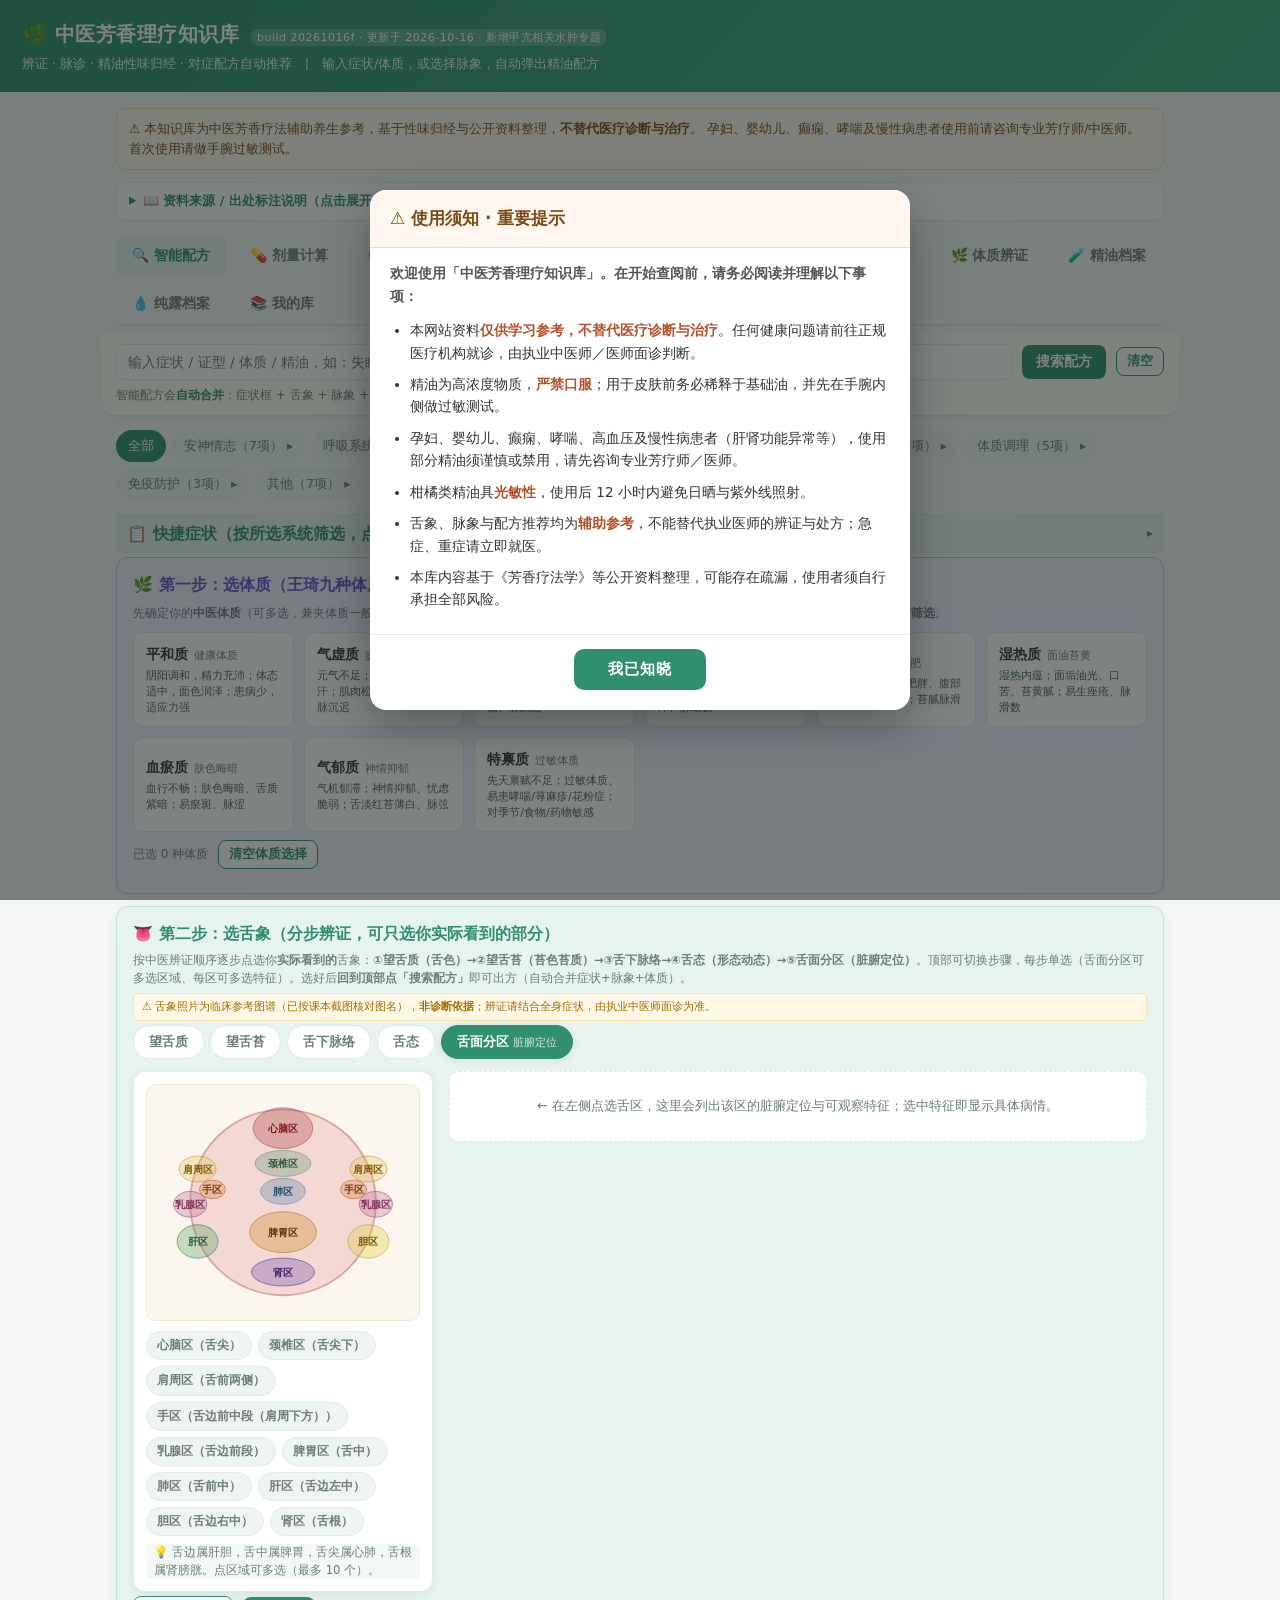
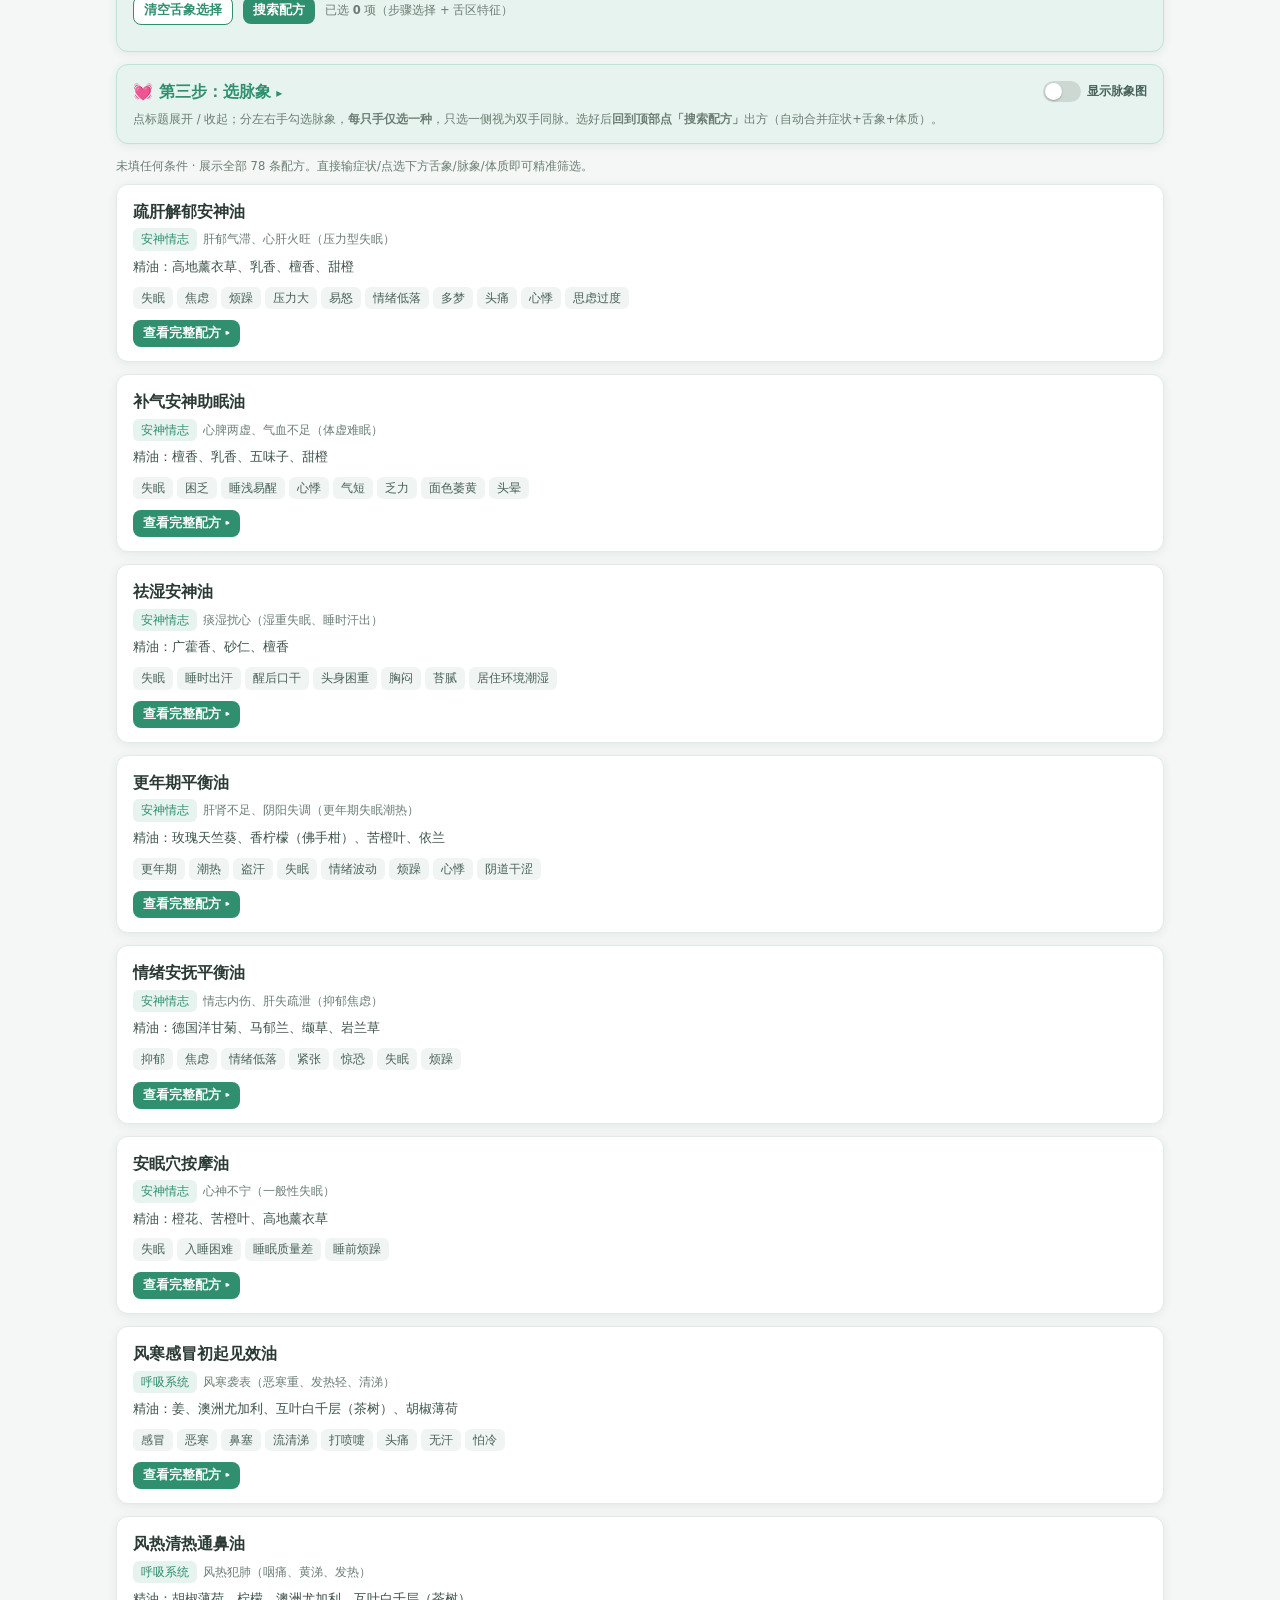
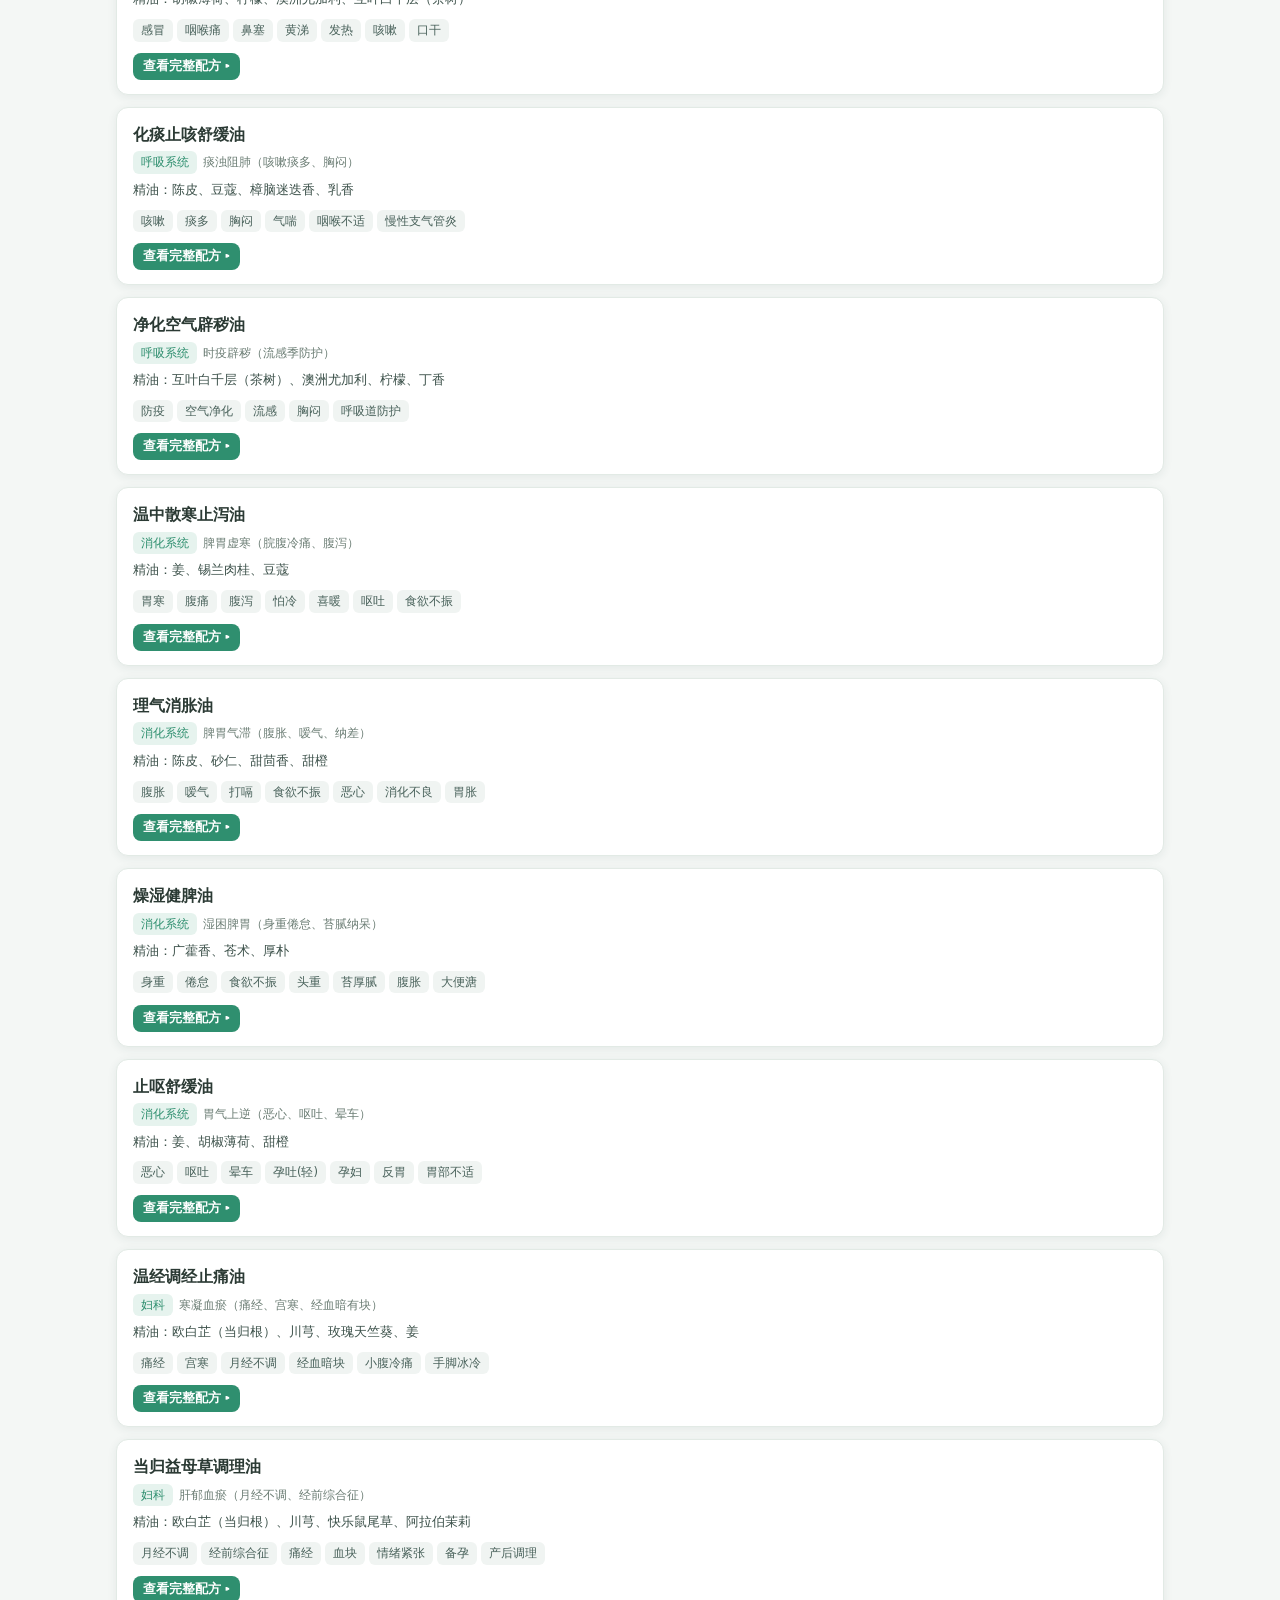
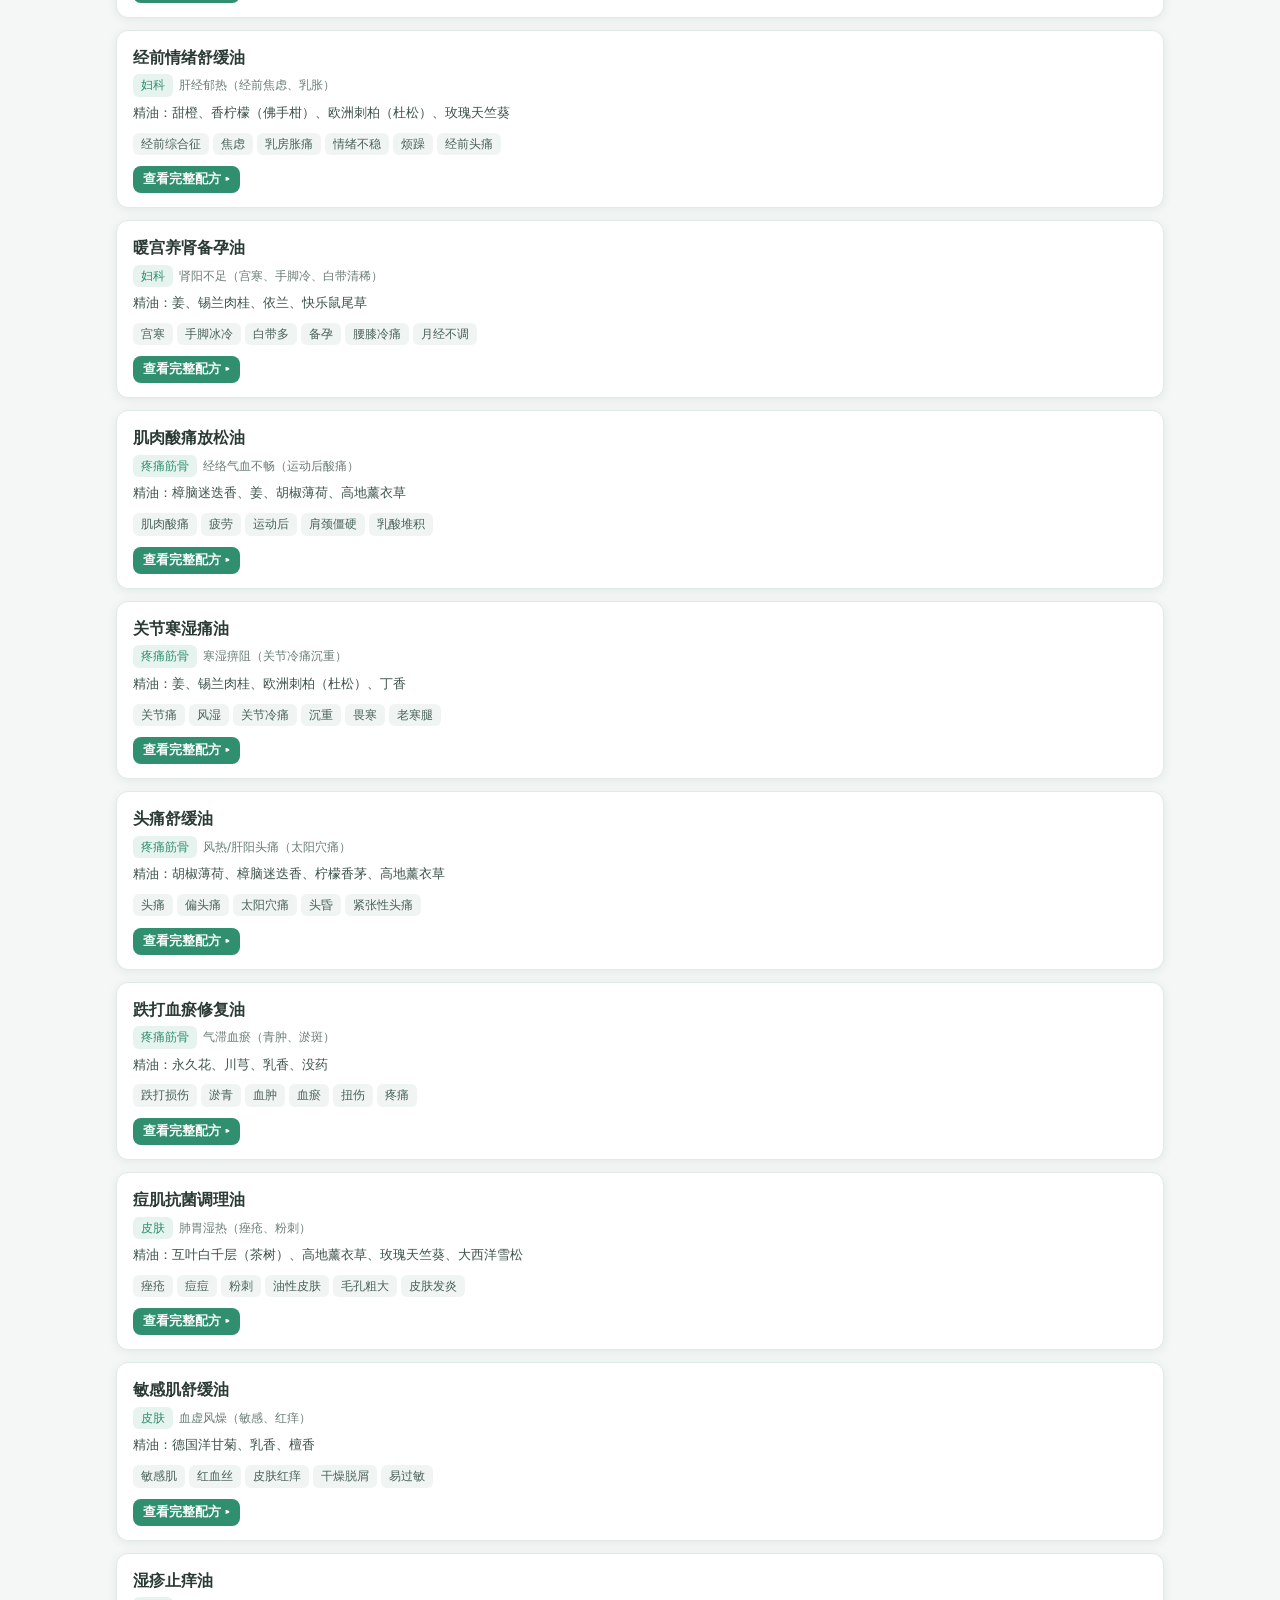
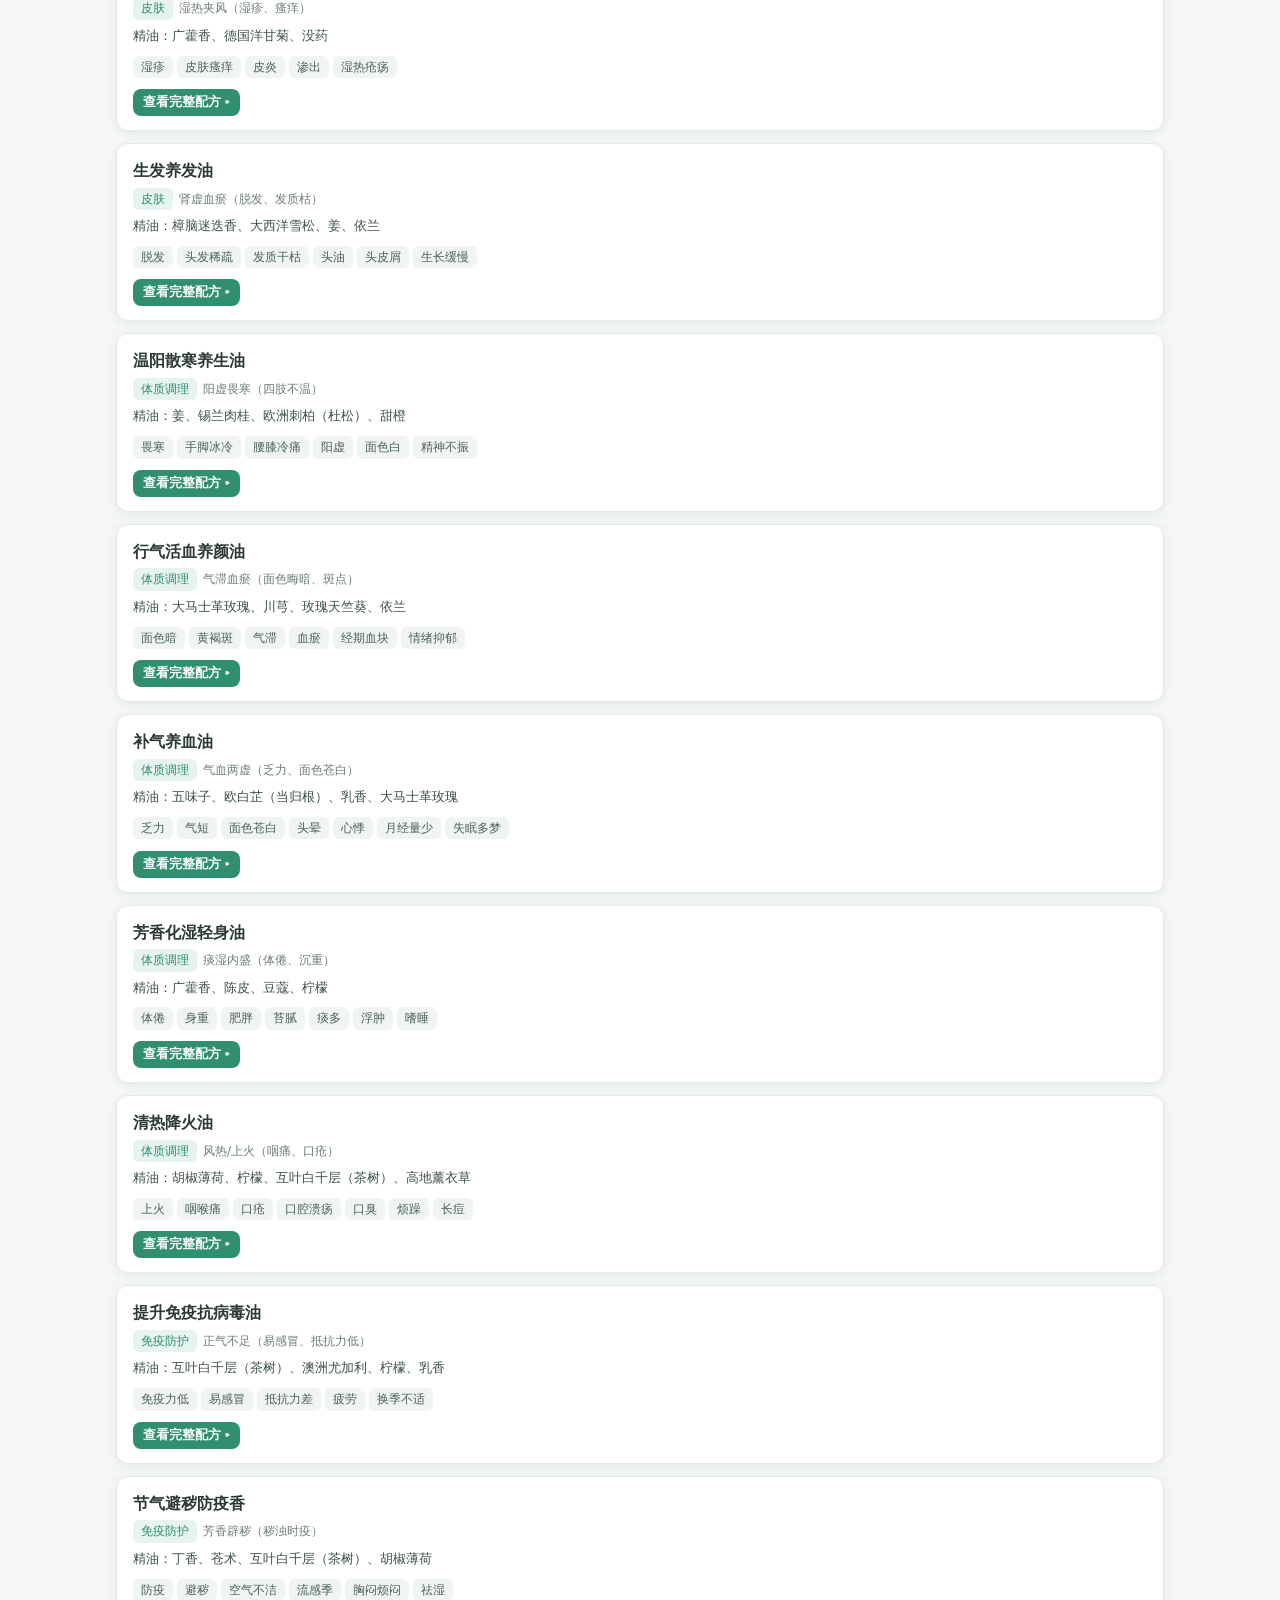
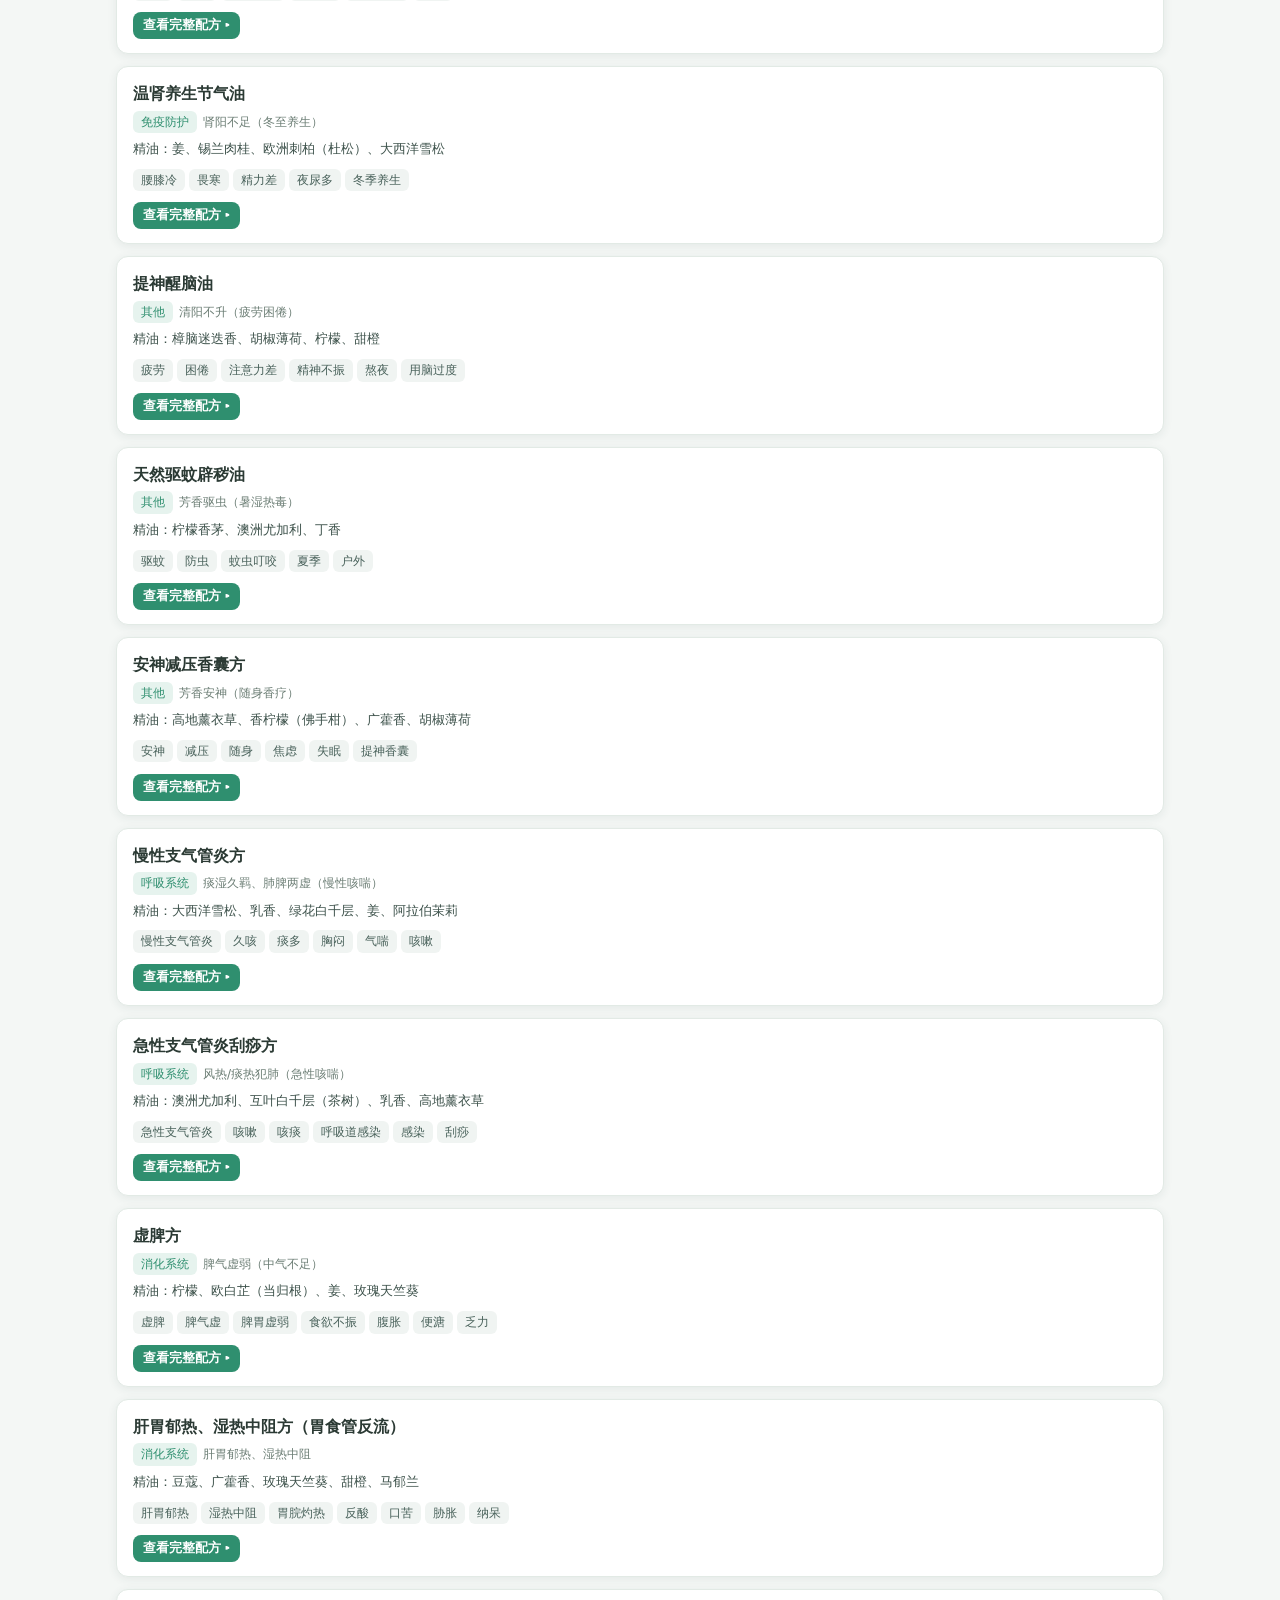
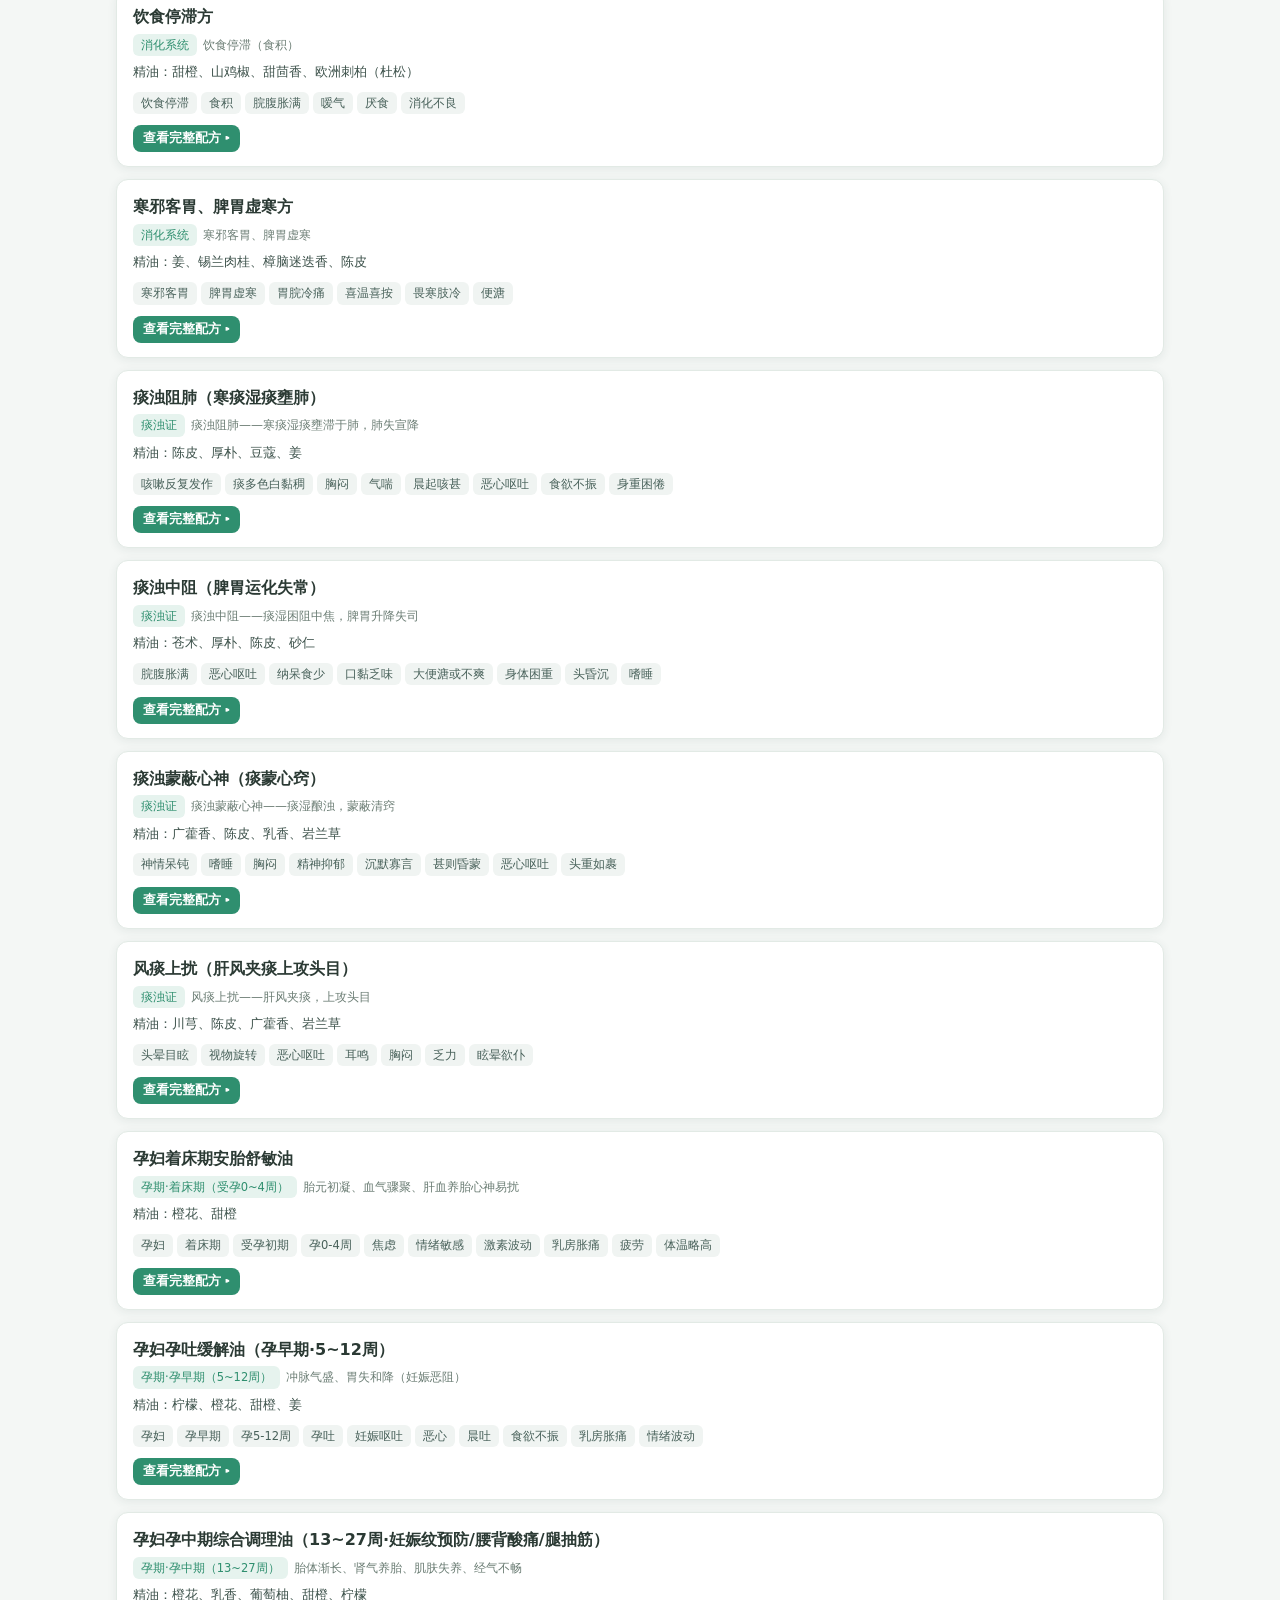
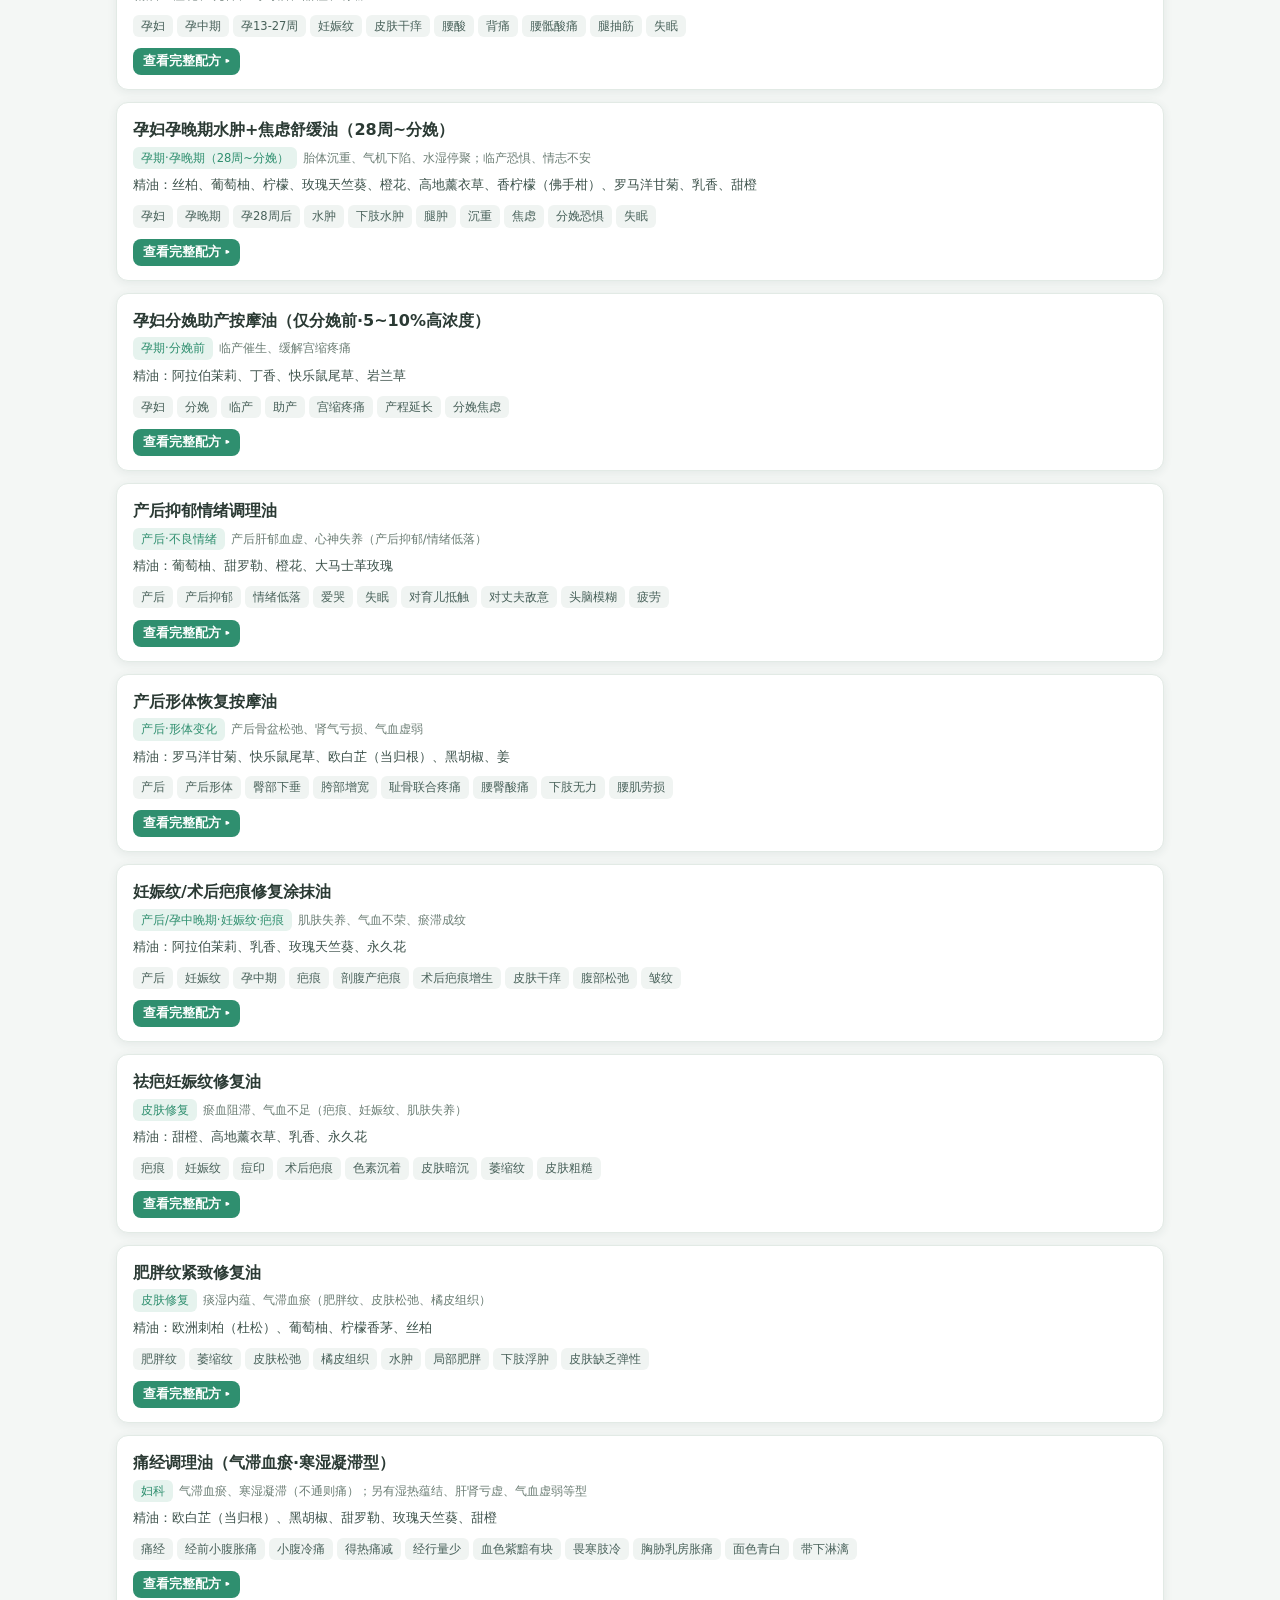
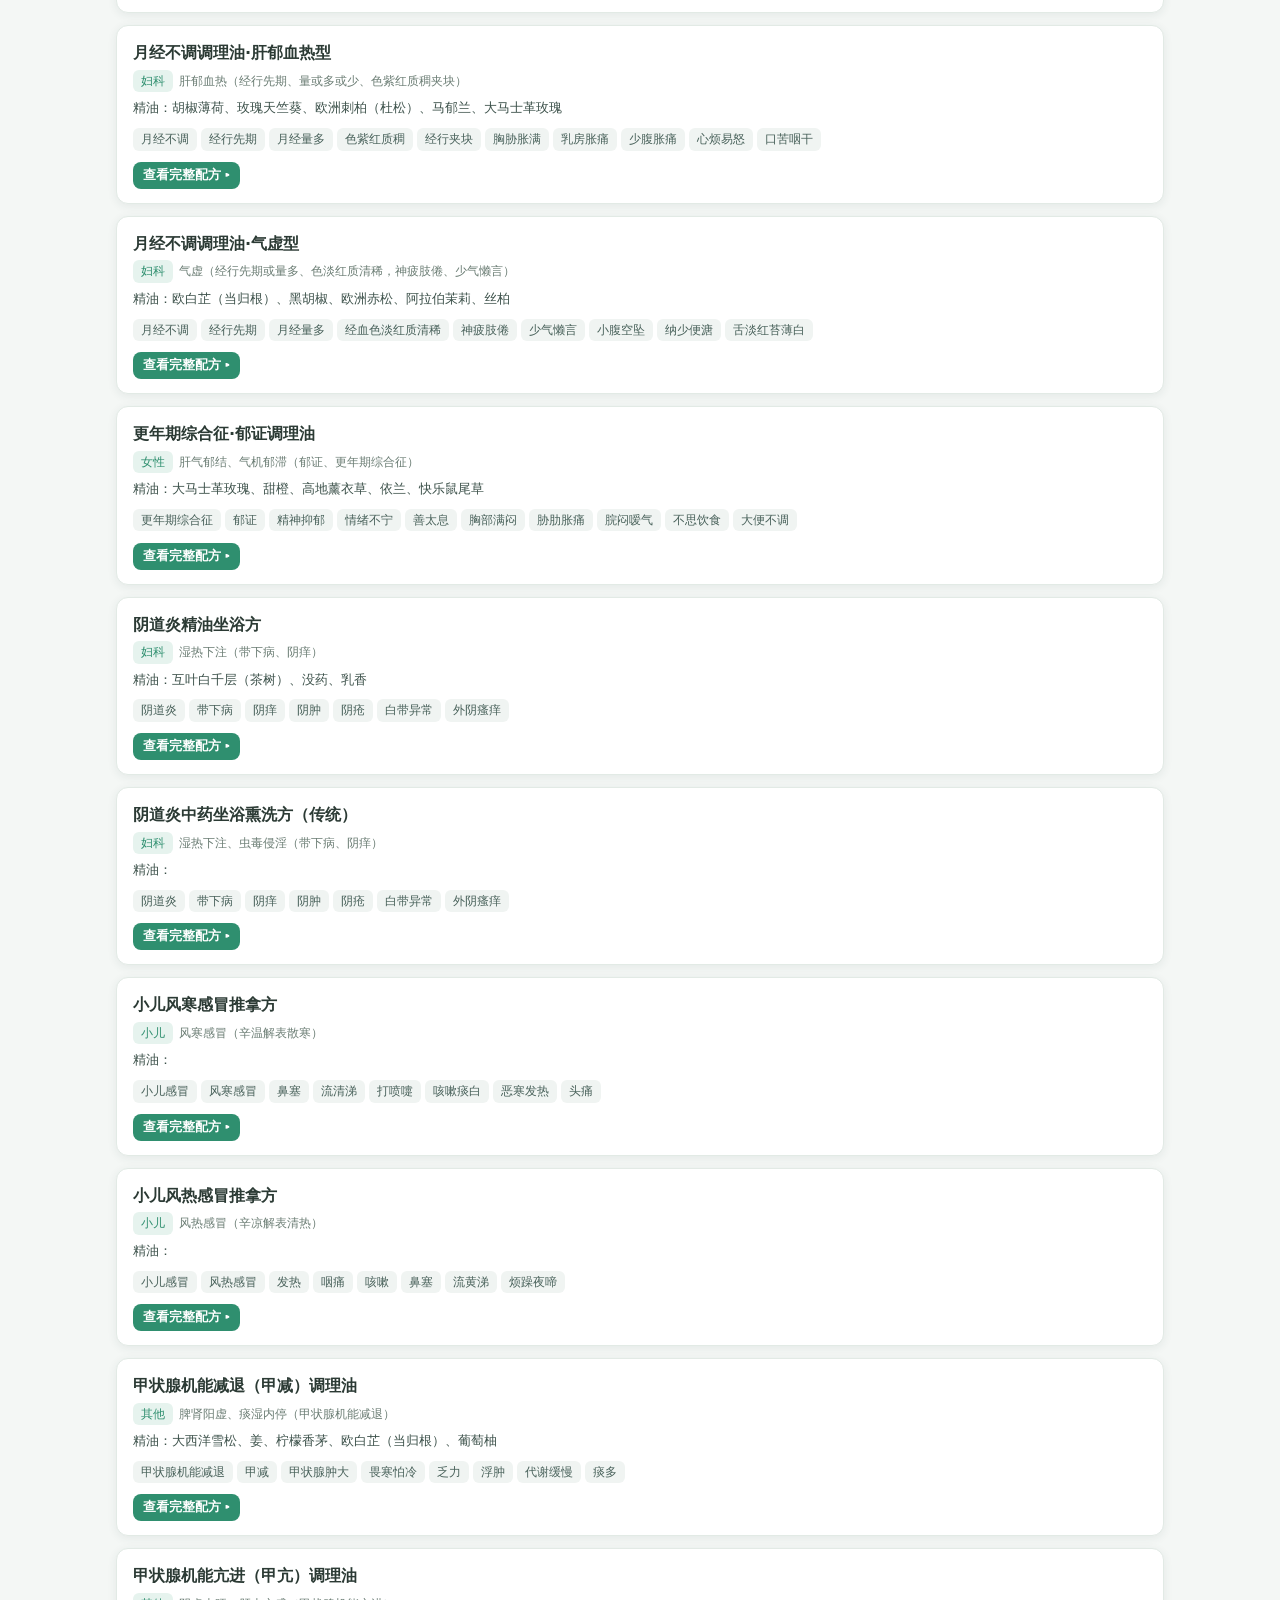
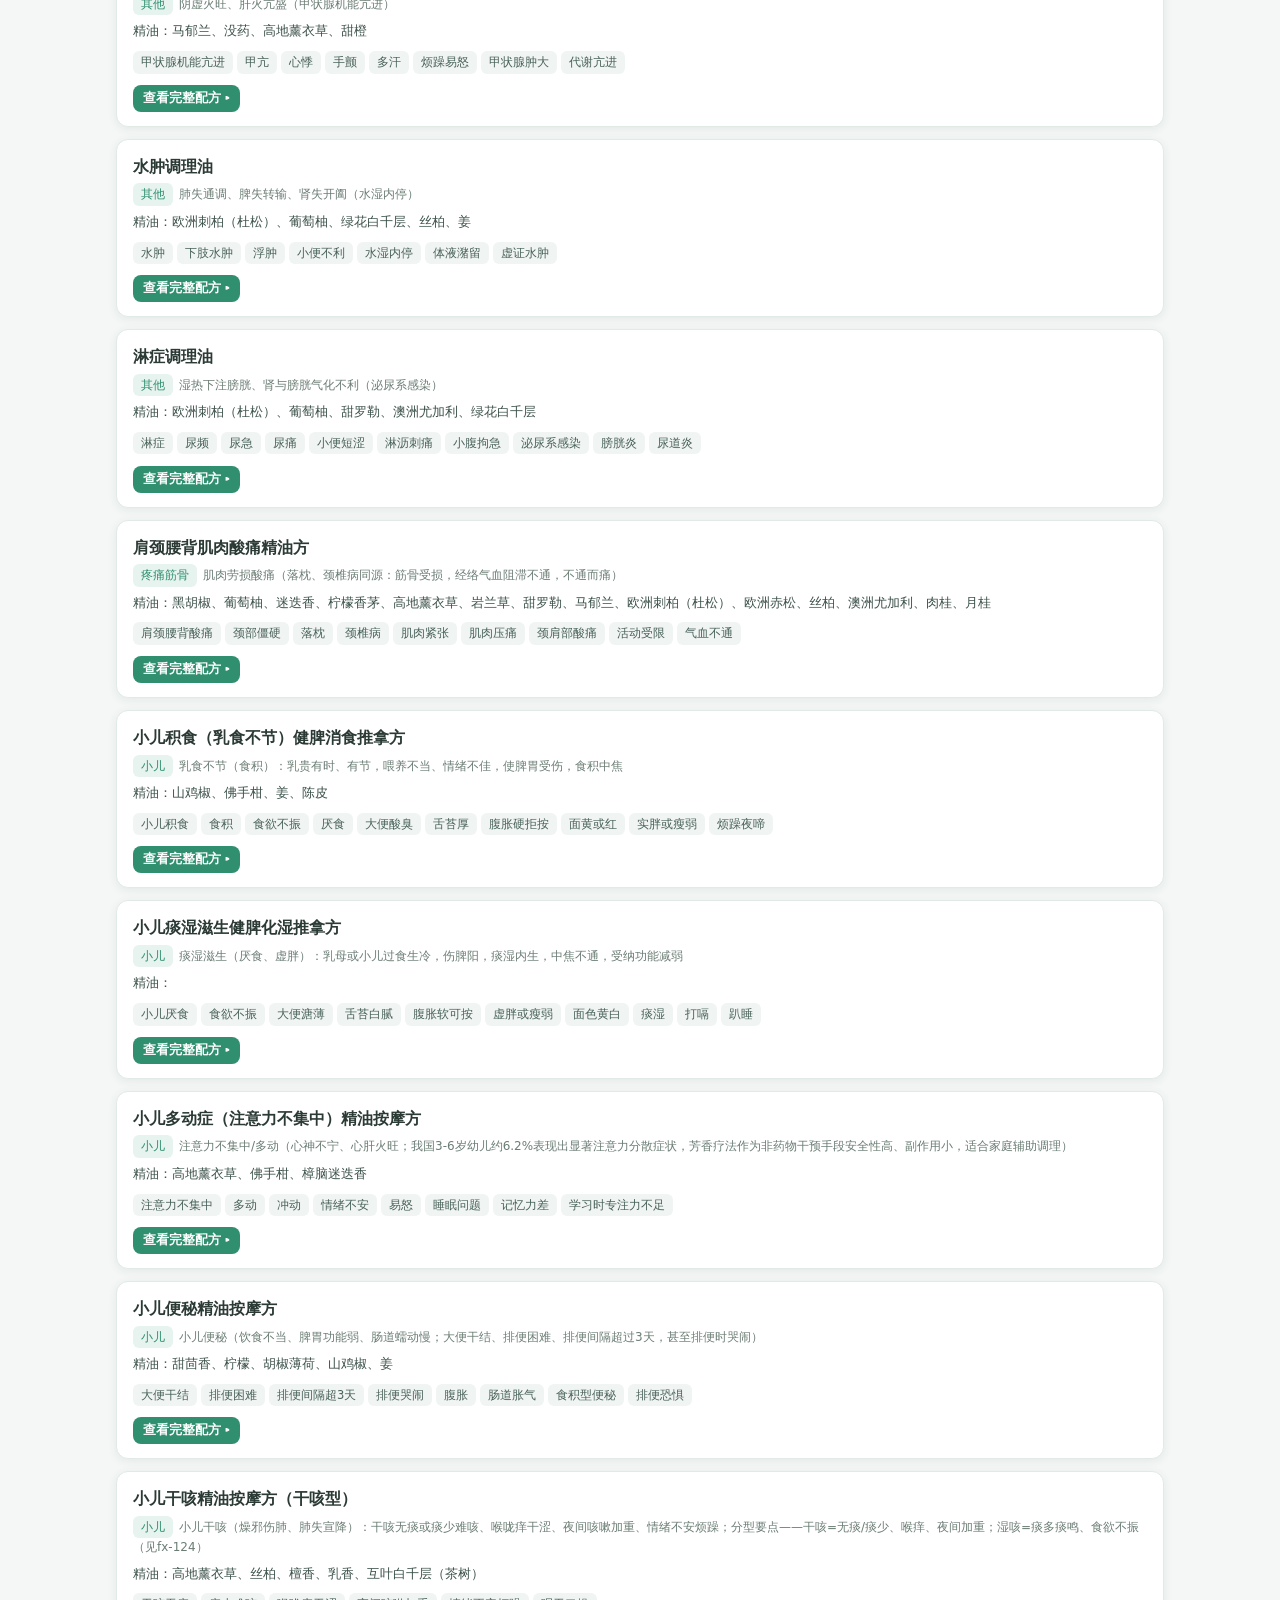
==== index.html @ d84a8490 "feat: 主站经络3D tab的iframe由旧版meridian3d.html替换为新版human-atlas/index.html（十四经穴位标注与学习），同步更新说明文字" ====
<!DOCTYPE html>
<html lang="zh-CN">
<head>
<meta charset="UTF-8" />
<meta name="viewport" content="width=device-width, initial-scale=1.0" />
<meta http-equiv="Cache-Control" content="no-cache, no-store, must-revalidate" />
<meta http-equiv="Pragma" content="no-cache" />
<meta http-equiv="Expires" content="0" />
<title>中医芳香理疗知识库</title>
<style>
  :root{
    --bg:#f4f7f5; --panel:#ffffff; --ink:#2b3a34; --muted:#6b7d74;
    --line:#e2eae5; --accent:#2f8f6f; --accent-soft:#e6f3ee; --warn:#b5651d;
    --chip:#eef4f1; --shadow:0 2px 10px rgba(40,70,60,.08);
  }
  *{box-sizing:border-box;}
  body{margin:0;font-family:"PingFang SC","Microsoft YaHei",system-ui,sans-serif;
    background:var(--bg);color:var(--ink);line-height:1.6;}
  header{background:linear-gradient(135deg,#2f8f6f,#3fa97f);color:#fff;padding:18px 22px;}
  header h1{margin:0;font-size:20px;font-weight:700;letter-spacing:.5px;}
  header p{margin:4px 0 0;font-size:12.5px;opacity:.92;}
  .wrap{max-width:1080px;margin:0 auto;padding:16px;}
  .tabs{display:flex;gap:8px;margin:14px 0;border-bottom:2px solid var(--line);flex-wrap:wrap;}
  .tab{padding:9px 16px;cursor:pointer;border-radius:8px 8px 0 0;font-size:14px;color:var(--muted);font-weight:600;}
  .tab.active{color:var(--accent);background:var(--accent-soft);}
  .toolbar{display:flex;gap:10px;flex-wrap:wrap;align-items:center;margin-bottom:10px;}
  /* 智能配方的悬浮搜索栏：随滚动条钉在视口顶部，半透白底，避免遮挡下方卡片 */
  .sticky-search{position:sticky;top:0;z-index:50;background:rgba(255,253,247,.94);
    -webkit-backdrop-filter:saturate(160%) blur(8px);backdrop-filter:saturate(160%) blur(8px);
    padding:10px 14px;margin:-6px -14px 14px;border-bottom:1px solid rgba(0,0,0,.07);
    border-radius:0 0 12px 12px;box-shadow:0 4px 14px -10px rgba(0,0,0,.18);}
  .sticky-search .toolbar{margin-bottom:6px;}
  .sticky-search .searchhint{font-size:12px;color:var(--muted);margin:0;}
  .sticky-search .searchhint b{color:var(--accent);}
  #results,.diag-card,.count{scroll-margin-top:100px;}
  input[type=text],select,textarea{font-family:inherit;font-size:14px;color:var(--ink);
    border:1px solid var(--line);border-radius:8px;padding:9px 11px;background:#fff;outline:none;}
  input[type=text]:focus,select:focus,textarea:focus{border-color:var(--accent);}
  .search{flex:1;min-width:240px;}
  .syschips{display:flex;gap:6px;flex-wrap:wrap;margin:6px 0 14px;}
  .schip{padding:5px 11px;border-radius:20px;background:var(--chip);font-size:12.5px;cursor:pointer;color:var(--muted);border:1px solid transparent;}
  .schip.active{background:var(--accent);color:#fff;}
  .schip-parent{background:var(--accent-soft);color:var(--accent);border-color:#e6dccd;font-weight:600;}
  .schip-parent.active{background:var(--accent);color:#fff;border-color:var(--accent);}
  .schip-subbox{display:inline-flex;flex-wrap:wrap;gap:6px;margin-left:14px;padding:3px 0 3px 10px;border-left:2px dashed var(--line);}
  .cloud{display:flex;gap:7px;flex-wrap:wrap;margin-bottom:14px;}
  .tag{padding:4px 10px;background:#fff;border:1px solid var(--line);border-radius:16px;font-size:12px;color:var(--muted);cursor:pointer;}
  .tag:hover{border-color:var(--accent);color:var(--accent);}
  .card{background:var(--panel);border:1px solid var(--line);border-radius:12px;padding:14px 16px;margin-bottom:12px;box-shadow:var(--shadow);}
  .card h3{margin:0 0 4px;font-size:16px;color:var(--ink);}
  .meta{font-size:12px;color:var(--muted);margin-bottom:6px;}
  .badge{display:inline-block;background:var(--accent-soft);color:var(--accent);border-radius:6px;padding:2px 8px;font-size:11.5px;margin-right:6px;}
  .sym{display:inline-block;background:#f0f4f2;border-radius:6px;padding:2px 8px;font-size:11.5px;margin:3px 4px 0 0;color:#48615a;}
  .match{color:var(--accent);font-weight:700;}
  .oils-line{font-size:13px;color:#3c514a;margin-top:4px;}
  .btn{background:var(--accent);color:#fff;border:none;border-radius:8px;padding:8px 14px;font-size:13.5px;cursor:pointer;font-weight:600;}
  .btn.ghost{background:#fff;color:var(--accent);border:1px solid var(--accent);}
  .btn.sm{padding:5px 10px;font-size:12.5px;}
  .btn.warn{background:var(--warn);}
  .detail{font-size:13.5px;}
  .detail dl{margin:8px 0;display:grid;grid-template-columns:84px 1fr;gap:4px 10px;}
  .detail dt{color:var(--muted);font-weight:600;}
  .detail dd{margin:0;}
  .blend{background:var(--accent-soft);border-radius:8px;padding:8px 10px;font-size:13px;margin:4px 0;}
  .caution{border-left:3px solid var(--warn);background:#fff7ef;padding:8px 10px;border-radius:0 8px 8px 0;font-size:12.5px;color:#7a4a16;}
  .relnote{border-left:3px solid #4a7d6b;background:#eef6f2;padding:8px 10px;border-radius:0 8px 8px 0;font-size:12.5px;color:#2f5547;margin-top:8px;line-height:1.65;}
  .cmt-note{border-left:3px solid #5b8a72;background:#f0f6f3;padding:7px 10px;border-radius:0 8px 8px 0;font-size:12px;color:#33473e;margin-top:7px;line-height:1.6;}
  .cmt-note b{color:#2f6b48;}
  .cmt-tip{display:block;color:#8a9a90;font-size:10.5px;margin-top:2px;}
  .dr-note{display:inline-block;background:#fff4e6;color:#9a6a20;font-size:11px;padding:1px 8px;border-radius:9px;margin-left:6px;}
  .grid{display:grid;grid-template-columns:repeat(auto-fill,minmax(230px,1fr));gap:12px;}
  .oil{background:#fff;border:1px solid var(--line);border-radius:10px;padding:12px;}
  .oil h4{margin:0 0 4px;font-size:14.5px;}
  .xingwei{font-size:12px;color:var(--accent);font-weight:600;}
  .oil p{margin:5px 0;font-size:12.5px;color:#44544d;}
  .oil .zy{color:var(--warn);font-size:11.5px;}
  .oil .childnote{margin:6px 0 2px;padding:6px 8px;background:#fdf0f0;border:1px solid #e8b4b4;border-left:4px solid #d33;color:#a00;font-size:12px;line-height:1.5;border-radius:4px;}
  .modal{position:fixed;inset:0;background:rgba(20,40,32,.45);display:none;align-items:flex-start;justify-content:center;padding:30px 12px;overflow:auto;z-index:50;}
  .modal.show{display:flex;}
  .sheet{background:#fff;border-radius:14px;max-width:640px;width:100%;padding:20px;box-shadow:0 12px 40px rgba(0,0,0,.2);}
  .sheet h2{margin:0 0 12px;font-size:18px;}
  .formrow{margin-bottom:11px;}
  .formrow label{display:block;font-size:12.5px;color:var(--muted);margin-bottom:3px;font-weight:600;}
  .formrow input,.formrow select,.formrow textarea{width:100%;}
  textarea{resize:vertical;min-height:46px;}
  .form2{display:grid;grid-template-columns:1fr 1fr;gap:0 12px;}
  .actions{display:flex;gap:8px;justify-content:flex-end;margin-top:8px;flex-wrap:wrap;}
  .disclaimer{background:#fff7ef;border:1px solid #f3d9bf;color:#7a4a16;font-size:12.5px;padding:10px 12px;border-radius:10px;margin-bottom:12px;}
  .empty{text-align:center;color:var(--muted);padding:40px;font-size:14px;}
  .count{font-size:12.5px;color:var(--muted);margin-bottom:8px;}
  .liblist .row{display:flex;justify-content:space-between;align-items:center;gap:8px;}
  .liblist .row .ops{display:flex;gap:6px;}
  .hint{font-size:11.5px;color:var(--muted);margin-top:2px;}
  .diag-card{background:var(--accent-soft);border:1px solid var(--line);border-left:4px solid var(--accent);border-radius:10px;padding:10px 14px;margin:10px 0 12px;font-size:13.5px;line-height:1.75;color:var(--ink);}
  .diag-card .diag-head{font-weight:700;font-size:14.5px;color:var(--accent);margin-bottom:4px;}
  .diag-card .diag-row{margin-top:3px;}
  /* 示意图显示开关（第一步/第二步标题后） */
  .imgswitch{display:inline-flex;align-items:center;gap:6px;font-size:12px;color:#48615a;cursor:pointer;user-select:none;margin-left:10px;vertical-align:middle;}
  .imgswitch input{position:absolute;opacity:0;width:0;height:0;}
  .imgswitch .track{width:38px;height:21px;border-radius:11px;background:#cdd8d2;position:relative;transition:background .2s;flex:none;}
  .imgswitch .track:before{content:"";position:absolute;width:17px;height:17px;border-radius:50%;background:#fff;left:2px;top:2px;transition:transform .2s;box-shadow:0 1px 2px rgba(0,0,0,.25);}
  .imgswitch input:checked + .track{background:var(--accent);}
  .imgswitch input:checked + .track:before{transform:translateX(17px);}
  .imgswitch .lbl{font-weight:600;}
  @media(max-width:560px){.form2{grid-template-columns:1fr;}.detail dl{grid-template-columns:72px 1fr;}}

  /* 脉诊模块 */
  .pulsecards{display:grid;grid-template-columns:repeat(auto-fill,minmax(178px,1fr));gap:10px;margin:8px 0 14px;}
  .pulse-hands{display:grid;grid-template-columns:1fr 1fr;gap:12px;margin:10px 0 6px;}
  .hand-box{border:2px solid #ccc;border-radius:10px;padding:10px 10px 6px;}
  .hand-left{border-color:#e3604a;background:#fff6f4;}
  .hand-right{border-color:#3f9d6d;background:#f1faf4;}
  .hand-title{font-weight:700;font-size:13px;margin-bottom:2px;display:flex;align-items:baseline;gap:6px;flex-wrap:wrap;}
  .hand-left .hand-title{color:#c8432c;}
  .hand-right .hand-title{color:#2f7d54;}
  .hand-sub{font-size:11px;color:#9aa;font-weight:400;}
  @media(max-width:560px){.pulse-hands{grid-template-columns:1fr;}}
  .pulsecard{border:1px solid var(--line);border-radius:10px;padding:10px 12px;cursor:pointer;background:#fff;transition:.15s;}
  .pulsecard:hover{border-color:var(--accent);}
  .pulsecard.sel{background:var(--accent-soft);border-color:var(--accent);box-shadow:var(--shadow);}
  .pulsecard h4{margin:0 0 4px;font-size:15px;}
  .pulsecard .pf{font-size:11.5px;color:var(--muted);}
  .pulsecard .pz{font-size:12px;color:#48615a;margin-top:4px;}
  .pulsesites{display:flex;gap:12px;flex-wrap:wrap;margin:8px 0 6px;}
  .psites-title{width:100%;font-weight:700;font-size:13px;color:var(--accent);margin-bottom:2px;}
  .psites-group{flex:1;min-width:230px;border:2px solid #ccc;border-radius:10px;padding:10px 12px;}
  .psites-group.psite-left{border-color:#e58;background:#fff5f7;}
  .psites-group.psite-right{border-color:#3a8;background:#f0faf6;}
  .psites-h{font-weight:700;font-size:13px;margin-bottom:6px;}
  .psite-left .psites-h{color:#c8432c;}
  .psite-right .psites-h{color:#2f7d54;}
  .psite{display:flex;align-items:baseline;gap:6px;padding:5px 0;border-top:1px dashed #e6e6e6;}
  .psite:first-child{border-top:none;}
  .ps-part{font-weight:700;color:#888;width:24px;flex:none;}
  .ps-organ{font-weight:700;color:#22325a;}
  .ps-fu{font-size:11.5px;color:#666;}
  .ps-note{font-size:10.5px;color:#9aa;margin-left:auto;text-align:right;}
  @media(max-width:560px){.pulsesites{flex-direction:column;}}
  .pulse-summary{background:var(--accent-soft);border-radius:10px;padding:10px 12px;font-size:13px;margin-bottom:12px;line-height:1.7;}
  .srcbox{background:#fff;border:1px solid var(--line);border-radius:10px;padding:8px 12px;margin-bottom:12px;font-size:12.5px;color:var(--muted);}
  .srcbox summary{cursor:pointer;font-weight:600;color:var(--accent);font-size:13px;}
  .srcbox ol{margin:8px 0 0;padding-left:18px;}
  .srcbox li{margin:5px 0;line-height:1.6;}
  .srcbadge{display:inline-block;background:#eef4f1;border:1px solid var(--line);border-radius:6px;padding:1px 7px;font-size:11px;color:#48615a;margin-left:6px;}
  .oildiv{border:none;border-top:1px dashed var(--line);margin:8px 0;}
  .oil p{margin:3px 0;line-height:1.5;}

  /* 脉象示意图 */
  .psvg{display:block;width:100%;height:auto;background:#f7faf8;border:1px solid var(--line);border-radius:8px;margin:6px 0 1px;}
  .pulselabel{font-size:10px;color:#9aa;text-align:center;margin-bottom:2px;}
  /* 舌诊模块 */
  .tongue-groups{margin:8px 0 4px;}
  .tonguecat{font-weight:700;font-size:12.5px;color:var(--accent);margin:10px 0 5px;display:flex;align-items:center;gap:6px;}
  .tonguecat .cn{font-size:11px;color:var(--muted);font-weight:400;}
  .tonguecards{display:grid;grid-template-columns:repeat(auto-fill,minmax(168px,1fr));gap:10px;}
  .tonguecard{border:1px solid var(--line);border-radius:10px;padding:10px 12px;cursor:pointer;background:#fff;transition:.15s;}
  .tonguecard:hover{border-color:var(--accent);}
  .tonguecard.sel{background:var(--accent-soft);border-color:var(--accent);box-shadow:var(--shadow);}
  .tonguecard h4{margin:0 0 4px;font-size:14.5px;}
  .tonguecard .tf{font-size:11px;color:var(--muted);min-height:28px;}
  .tonguecard .tz{font-size:11.5px;color:#48615a;margin-top:4px;}
  .tonguecard .tphoto{display:block;width:100%;height:auto;aspect-ratio:220/315;object-fit:cover;margin:6px auto;border-radius:8px;cursor:zoom-in;border:1px solid var(--line);background:#fff;}
  .tonguecard .tphoto:hover{border-color:var(--accent);box-shadow:0 2px 6px rgba(0,0,0,.08);}
  .tphoto-fallback{font-size:11px;color:var(--muted);text-align:center;margin:4px 0;}
  .tonguephoto-disclaimer{font-size:11px;color:#a26b00;background:#fff7e6;border:1px solid #ffe1a3;border-radius:6px;padding:5px 8px;margin:6px 0 4px;line-height:1.45;}
  .tsvg{display:block;width:100%;height:auto;background:#f7faf8;border:1px solid var(--line);border-radius:8px;margin:6px 0 2px;}
  .tonguelabel{font-size:10px;color:#9aa;text-align:center;margin-bottom:2px;}
  .tonguekey{font-size:11px;color:#22325a;background:#eef3ff;border:1px solid #d6e0ff;border-radius:6px;padding:2px 6px;margin:1px 0 4px;text-align:center;line-height:1.45;font-weight:600;white-space:normal;}

  /* 分布舌诊（舌面分区定位·交互） */
  .dz-wrap{display:grid;grid-template-columns:300px 1fr;gap:16px;align-items:start;margin:6px 0 4px;}
  @media(max-width:760px){.dz-wrap{grid-template-columns:1fr}}
  .dz-map{background:#fff;border:1px solid var(--line);border-radius:12px;padding:12px;box-shadow:var(--shadow);position:sticky;top:14px;}
  @media(max-width:760px){.dz-map{position:static}}
  .dz-mapbox{background:#fbf6ee;border:1px solid #f1e8d4;border-radius:10px;padding:6px;display:flex;align-items:center;justify-content:center;line-height:0;}
  .dz-mapbox svg{width:100%;height:auto;display:block;}
  .dz-zone{cursor:pointer;transition:.15s;}
  .dz-zone:hover .dz-fill{opacity:.55;}
  .dz-zone.sel .dz-fill{opacity:.7;stroke-width:2.5;}
  .dz-zone .dz-fill{transition:.15s;}
  .dz-chips{display:flex;flex-wrap:wrap;gap:6px;margin:10px 0 2px;}
  .dz-chip{padding:4px 10px;border-radius:16px;background:var(--chip,#f3ece0);border:1px solid var(--line);font-size:12px;color:var(--muted);cursor:pointer;font-weight:600;transition:.15s;white-space:nowrap;}
  .dz-chip:hover{border-color:var(--accent);color:var(--accent);}
  .dz-chip.sel{background:var(--accent);border-color:var(--accent);color:#fff;}
  .dz-tip{font-size:11.5px;color:var(--muted);line-height:1.5;margin-top:8px;border-left:3px solid var(--accent2);padding-left:8px;background:#f3f8f4;border-radius:0 6px 6px 0;}
  .dz-actions{display:flex;align-items:center;gap:8px;flex-wrap:wrap;margin-top:12px;padding-top:10px;border-top:1px dashed var(--line);}
  .dz-actions .count{font-size:12px;color:var(--muted);}
  .dz-links{display:flex;align-items:center;gap:8px;flex-wrap:wrap;margin-top:8px;padding-top:8px;border-top:1px dashed var(--line);}
  /* 五步切换器 + 单选项卡片 */
  .dz-steps{display:flex;flex-wrap:wrap;gap:6px;margin:4px 0 12px;}
  .dz-step-btn{padding:7px 15px;border-radius:18px;background:#fff;border:1px solid var(--line);font-size:13px;font-weight:600;color:var(--muted);cursor:pointer;transition:.15s;white-space:nowrap;}
  .dz-step-btn:hover{border-color:var(--accent);color:var(--accent);}
  .dz-step-btn.active{background:var(--accent);border-color:var(--accent);color:#fff;box-shadow:var(--shadow);}
  .dz-step-btn .dz-step-sub{font-size:10.5px;font-weight:400;opacity:.8;margin-left:4px;}
  .dz-pickbar{display:flex;align-items:center;gap:10px;flex-wrap:wrap;margin:0 0 12px;}
  /* 舌诊页移动端：分区很长，「搜索配方」按钮常驻底部悬浮，不用滚回顶部 */
  @media(max-width:760px){
    #tab-tongue{padding-bottom:92px;}
    #tab-tongue .dz-pickbar{
      position:fixed;left:0;right:0;bottom:0;z-index:60;
      margin:0;padding:10px 14px;justify-content:center;flex-wrap:nowrap;
      background:rgba(255,253,247,.96);
      -webkit-backdrop-filter:saturate(160%) blur(8px);backdrop-filter:saturate(160%) blur(8px);
      border-top:1px solid var(--line);
      box-shadow:0 -4px 16px -8px rgba(0,0,0,.28);
    }
    #tab-tongue .dz-pickbar .count{font-size:12px;color:var(--muted);}
  }
  /* 脉诊 / 手诊：出配方按钮常驻，移动端底部悬浮（与舌诊一致，长页面不用滚回顶部） */
  .pickbar{display:flex;align-items:center;gap:10px;flex-wrap:wrap;margin:12px 0;}
  @media(max-width:760px){
    #tab-pulse{padding-bottom:92px;}
    #tab-hand{padding-bottom:92px;}
    #tab-edema{padding-bottom:92px;}
    #tab-pulse .pickbar, #tab-hand .pickbar, #tab-edema .pickbar{
      position:fixed;left:0;right:0;bottom:0;z-index:60;
      margin:0;padding:10px 14px;justify-content:center;flex-wrap:nowrap;
      background:rgba(255,253,247,.96);
      -webkit-backdrop-filter:saturate(160%) blur(8px);backdrop-filter:saturate(160%) blur(8px);
      border-top:1px solid var(--line);
      box-shadow:0 -4px 16px -8px rgba(0,0,0,.28);
    }
  }
  /* ===== 水肿辨证 ===== */
  .edema-sec{line-height:1.7;}
  .edema-table{width:100%;border-collapse:collapse;font-size:13px;margin:8px 0;background:#fff;border-radius:10px;overflow:hidden;}
  .edema-table th,.edema-table td{border:1px solid var(--line);padding:8px 10px;text-align:left;vertical-align:top;}
  .edema-table th{background:var(--accent-soft);font-weight:600;}
  .edema-table tr:nth-child(even) td{background:#fafcfb;}
  .yx-pill{display:inline-block;padding:1px 8px;border-radius:10px;font-size:11px;font-weight:600;margin-right:4px;white-space:nowrap;}
  .yx-yang{background:#fdeee8;color:#c0562f;}
  .yx-yin{background:#eef0fb;color:#4a5aa8;}
  .redline{border-left:3px solid #d9534f;background:#fdf0ef;padding:9px 12px;border-radius:0 8px 8px 0;font-size:13px;color:#7a2b26;margin:10px 0;line-height:1.7;}
  .redline b{color:#b02a22;}
  .step-list{margin:6px 0;padding-left:20px;}
  .step-list li{margin:5px 0;}
  .dz-opts{display:grid;grid-template-columns:repeat(auto-fill,minmax(168px,1fr));gap:10px;}
  .dz-optcard{border:1px solid var(--line);border-radius:10px;padding:12px 14px;cursor:pointer;background:#fff;transition:.15s;font-size:13.5px;line-height:1.45;}
  .dz-optcard:hover{border-color:var(--accent);}
  .dz-optcard.sel{background:var(--accent-soft);border-color:var(--accent);box-shadow:var(--shadow);font-weight:600;}
  .dz-optcard .dz-oc-note{font-size:11px;color:var(--muted);margin-top:5px;line-height:1.45;}
  .dz-optcard .dz-oc-tags{font-size:10.5px;color:#6a86b8;margin-top:4px;}
  .dz-oc-tizhi{font-size:10.5px;color:#2563eb;margin-top:3px;font-weight:600;}
  .dz-photo{display:block;width:auto;height:auto;max-width:100%;max-height:160px;margin:8px auto 0;border-radius:8px;border:1px solid var(--line);background:transparent;}
  .dz-photo:hover{border-color:var(--accent);box-shadow:0 2px 6px rgba(0,0,0,.08);}
  .dz-photo-none{font-size:11px;color:var(--muted);margin-top:6px;font-style:italic;background:#f8faf8;border:1px dashed var(--line);border-radius:6px;padding:6px 8px;text-align:center;}
  .dz-organ-img{margin-bottom:12px;background:#fff;border:1px solid var(--line);border-radius:10px;padding:6px;display:flex;flex-direction:column;align-items:center;}
  .dz-organ-img img{display:block;max-height:160px;max-width:240px;width:auto;object-fit:contain;background:#f3f3f3;border-radius:6px;}
  .dz-organ-cap{font-size:10.5px;color:var(--muted);margin-top:4px;text-align:center;}
  .dz-detail{display:flex;flex-direction:column;gap:12px;min-height:120px;}
  .dz-empty{color:var(--muted);font-size:13px;background:#fff;border:1px dashed var(--line);border-radius:10px;padding:24px;text-align:center;}
  .dz-region{background:#fff;border:1px solid var(--line);border-radius:12px;padding:12px 14px;box-shadow:var(--shadow);}
  .dz-region .dr-head{display:flex;align-items:center;gap:8px;flex-wrap:wrap;margin-bottom:4px;}
  .dz-region .dr-title{font-size:15px;font-weight:700;color:var(--accent);}
  .dz-region .dr-organ{font-size:11.5px;color:#fff;background:var(--accent2);border-radius:10px;padding:1px 9px;}
  .dz-region .dr-zone{font-size:11.5px;color:var(--muted);}
  .dz-region .dr-desc{font-size:12px;color:var(--ink);margin:2px 0 8px;}
  .dz-obs{display:grid;grid-template-columns:repeat(auto-fill,minmax(150px,1fr));gap:8px;margin-top:6px;}
  .dz-ob{cursor:pointer;background:#fdfaf4;border:1px solid var(--line);border-radius:9px;padding:7px 9px;position:relative;transition:.15s;}
  .dz-ob:hover{border-color:var(--accent2);background:#fdf8f1;}
  .dz-ob.sel{background:#fff3e6;border-color:var(--accent);box-shadow:0 0 0 2px rgba(162,59,59,.18);}
  .dz-ob .ob-check{position:absolute;top:6px;right:6px;width:16px;height:16px;border-radius:50%;border:2px solid var(--line);background:#fff;display:flex;align-items:center;justify-content:center;font-size:10px;color:transparent;font-weight:700;}
  .dz-ob.sel .ob-check{background:var(--accent);border-color:var(--accent);color:#fff;}
  .dz-ob .ob-label{font-size:13px;font-weight:600;color:var(--ink);padding-right:18px;}
  .dz-ob .ob-disease{font-size:11.5px;color:#a23b3b;margin-top:3px;font-weight:600;}
  .dz-ob .ob-symptom{font-size:11px;color:var(--muted);margin-top:2px;line-height:1.5;max-height:0;overflow:hidden;transition:.2s;}
  .dz-ob.sel .ob-symptom{max-height:240px;}
  .dz-ob .ob-tizhi{font-size:11px;color:#2563eb;margin-top:3px;font-weight:600;}
  .dz-region .dr-clear{font-size:11px;color:var(--muted);cursor:pointer;margin-left:auto;border:1px solid var(--line);border-radius:10px;padding:1px 8px;}
  .dz-region .dr-clear:hover{color:var(--accent);border-color:var(--accent);}
  .dz-actions{margin:8px 0 4px;display:flex;align-items:center;gap:10px;flex-wrap:wrap;}

  /* 体质辨证模块（王琦九种体质） */
  .tizhi-wrap{display:grid;grid-template-columns:330px 1fr;gap:16px;align-items:start;margin:6px 0 4px;}
  @media(max-width:760px){.tizhi-wrap{grid-template-columns:1fr}}
  .tizhi-grid{display:grid;grid-template-columns:repeat(auto-fill,minmax(148px,1fr));gap:10px;}
  .tizhi-card{border:1px solid var(--line);border-radius:10px;padding:10px 12px;cursor:pointer;background:#fff;transition:.15s;text-align:left;font-family:inherit;color:inherit;}
  .tizhi-card:hover{border-color:var(--accent);}
  .tizhi-card.sel{background:var(--accent-soft);border-color:var(--accent);box-shadow:var(--shadow);}
  .tizhi-card h4{margin:3px 0 3px;font-size:14px;display:flex;align-items:center;gap:6px;}
  .tizhi-card .tc-short{font-size:11px;color:var(--muted);font-weight:400;}
  .tizhi-card .tc-des{font-size:11px;color:#48615a;margin-top:4px;line-height:1.45;}
  .tizhi-detail{background:#fff;border:1px solid var(--line);border-radius:12px;padding:14px 16px;box-shadow:var(--shadow);min-height:200px;}
  .tizhi-detail h3{margin:0 0 6px;font-size:17px;}
  .tizhi-fields{display:grid;grid-template-columns:auto 1fr;gap:5px 10px;margin:8px 0;font-size:12.5px;}
  .tizhi-fields dt{font-weight:700;color:var(--accent);white-space:nowrap;}
  .tizhi-fields dd{margin:0;color:var(--ink);line-height:1.55;}
  .tizhi-sub{font-weight:700;font-size:13px;color:var(--accent);margin:14px 0 6px;border-top:1px dashed var(--line);padding-top:10px;}
  .tizhi-oils{display:flex;flex-wrap:wrap;gap:6px;margin:4px 0 2px;}
  .tizhi-oil{background:#eef4f1;border:1px solid var(--line);border-radius:6px;padding:3px 8px;font-size:12px;}
  .tizhi-oil b{color:#22325a;}
  .tizhi-blend{border:1px solid var(--line);border-radius:10px;padding:10px 12px;margin:8px 0;background:#fbfdff;}
  .tizhi-blend h4{margin:0 0 4px;font-size:13.5px;color:var(--ink);}
  .tizhi-blend .tb-carrier{font-size:11.5px;color:var(--muted);margin-bottom:4px;}
  .tizhi-blend .tb-drops{font-size:12px;color:#22325a;line-height:1.7;}
  .tizhi-blend .tb-effect{font-size:12px;color:#48615a;margin-top:5px;background:#f3f8f4;border-radius:6px;padding:4px 8px;line-height:1.5;}
  .tizhi-actions{display:flex;gap:8px;flex-wrap:wrap;margin-top:12px;}
  .tizhi-empty{color:var(--muted);font-size:13px;text-align:center;padding:40px 10px;border:1px dashed var(--line);border-radius:10px;line-height:1.6;}
  .tizhi-selbar{font-size:12px;color:var(--muted);}
  .tizhi-selbar b{color:var(--accent);}
  /* 体质自测问卷 */
  .tzquiz{max-height:62vh;overflow:auto;padding-right:6px;}
  .tzq-group{margin:14px 0 4px;font-weight:700;color:var(--accent);border-top:1px dashed var(--line);padding-top:10px;}
  .tzq{margin:8px 0;font-size:13px;}
  .tzq .opts{display:flex;gap:6px;margin-top:5px;flex-wrap:wrap;}
  .tzq .chip{display:inline-flex;cursor:pointer;}
  .tzq .chip input{position:absolute;opacity:0;width:0;height:0;}
  .tzq .chip span{font-size:12px;background:#f3f6f5;border:1px solid var(--line);border-radius:14px;padding:4px 13px;color:#333;}
  .tzq .chip input:checked+span{background:var(--accent);color:#fff;border-color:var(--accent);}
  /* 条状图结果 */
  .tzchart{position:relative;display:flex;align-items:flex-start;justify-content:space-around;gap:6px;height:300px;padding-top:22px;margin-top:6px;}
  .tzcol{flex:1;display:flex;flex-direction:column;align-items:center;}
  .tzcol .score{font-size:12px;font-weight:700;color:#333;margin-bottom:4px;line-height:1.2;}
  .tzcol .track{height:200px;width:62%;max-width:46px;display:flex;align-items:flex-end;}
  .tzcol .bar{width:100%;background:#b9c2cc;border-radius:5px 5px 0 0;height:0;}
  .tzcol .bar.ok{background:linear-gradient(180deg,#e8745f,#c0392b);}
  .tzcol .name{margin-top:8px;font-size:11px;text-align:center;line-height:1.25;min-height:28px;color:#333;}
  .tzcol .tag{font-size:10px;font-weight:700;margin-top:2px;}
  .tzcol .tag.ok{color:#c0392b;}
  .tzcol .tag.no{color:#8a94a0;}
  .tzline{position:absolute;left:0;right:0;top:0;border-top:2px solid #2563eb;z-index:4;pointer-events:none;}
  .tzline .lab{position:absolute;right:2px;top:-15px;font-size:10px;color:#2563eb;background:#fff;padding:0 3px;}
  .tzsummary{margin-top:10px;background:#fbf4f3;border:1px solid #f0d9d6;border-radius:8px;padding:8px 10px;font-size:13px;line-height:1.6;}

  /* 精油剂量计算器 */
  .dose-grid{display:grid;grid-template-columns:1fr 1fr;gap:14px;margin:10px 0;}
  .quick-row{display:flex;gap:6px;flex-wrap:wrap;margin-top:6px;}
  .qchip{padding:4px 11px;border-radius:16px;background:var(--chip);border:1px solid var(--line);font-size:12px;color:var(--muted);cursor:pointer;font-weight:600;}
  .qchip:hover{border-color:var(--accent);color:var(--accent);}
  .dose-result{text-align:center;background:var(--accent-soft);border-radius:12px;padding:14px 10px;margin:6px 0;}
  .dose-result.small{padding:8px 10px;font-size:13px;}
  .dose-big{font-size:44px;font-weight:800;color:var(--accent);line-height:1.1;}
  .dose-cap{font-size:13px;color:#48615a;margin-top:4px;}
  .dose-rev{margin-top:8px;font-size:13px;}
  .blendRow{display:flex;align-items:center;gap:8px;margin:6px 0;font-size:13px;}
  .blendRow input[type=number]{width:64px;}
  .blendRow b{color:var(--accent);}
  .dose-table{width:100%;border-collapse:collapse;font-size:12.5px;margin-top:6px;}
  .dose-table th,.dose-table td{border:1px solid var(--line);padding:6px 8px;text-align:center;}
  .dose-table th{background:var(--accent-soft);color:var(--accent);font-weight:700;}
  .dose-table td:first-child{text-align:left;font-weight:600;color:#48615a;}
  .dose-table tbody tr:nth-child(even){background:#fafcfa;}
  .dose-note{font-size:12px;color:var(--muted);margin:6px 0 2px;}
  @media(max-width:560px){.dose-grid{grid-template-columns:1fr;}}

  /* 进入网站强制须知弹窗 */
  .entry-mask{position:fixed;inset:0;background:rgba(20,30,26,.55);z-index:9999;
    display:flex;align-items:center;justify-content:center;padding:16px;}
  .entry-modal{background:#fff;border-radius:16px;width:100%;max-width:540px;max-height:88vh;
    overflow:auto;box-shadow:0 16px 50px rgba(0,0,0,.30);font-family:inherit;animation:emPop .18s ease-out;}
  @keyframes emPop{from{transform:translateY(10px) scale(.98);opacity:0;}to{transform:none;opacity:1;}}
  .entry-head{font-size:17px;font-weight:700;color:#7a4a16;background:#fff7ef;
    border-bottom:1px solid #f3d9bf;padding:15px 20px;border-radius:16px 16px 0 0;
    display:flex;align-items:center;gap:8px;}
  .entry-body{padding:14px 20px;font-size:13.5px;line-height:1.66;color:#333;}
  .entry-lead{margin:0 0 12px;color:#555;font-weight:600;}
  .entry-list{margin:0;padding-left:20px;}
  .entry-list li{margin:9px 0;}
  .entry-list b{color:#b3502a;}
  .entry-foot{padding:14px 20px 20px;text-align:center;border-top:1px solid #f0e6da;}
  .entry-ok{background:var(--accent,#2f8f6f);color:#fff;font-size:15px;font-weight:600;
    padding:11px 34px;border:none;border-radius:10px;cursor:pointer;letter-spacing:1px;}
  .entry-ok:hover{filter:brightness(.95);}
</style>
</head>
<body>

<!-- 进入网站强制须知弹窗（每次进入弹出，仅点「我已知晓」可关闭） -->
<div class="entry-mask" id="entryMask" aria-modal="true" role="dialog" aria-labelledby="entryTitle">
  <div class="entry-modal">
    <div class="entry-head">⚠️ 使用须知 · 重要提示</div>
    <div class="entry-body">
      <p class="entry-lead">欢迎使用「中医芳香理疗知识库」。在开始查阅前，请务必阅读并理解以下事项：</p>
      <ul class="entry-list">
        <li>本网站资料<b>仅供学习参考，不替代医疗诊断与治疗</b>。任何健康问题请前往正规医疗机构就诊，由执业中医师／医师面诊判断。</li>
        <li>精油为高浓度物质，<b>严禁口服</b>；用于皮肤前务必稀释于基础油，并先在手腕内侧做过敏测试。</li>
        <li>孕妇、婴幼儿、癫痫、哮喘、高血压及慢性病患者（肝肾功能异常等），使用部分精油须谨慎或禁用，请先咨询专业芳疗师／医师。</li>
        <li>柑橘类精油具<b>光敏性</b>，使用后 12 小时内避免日晒与紫外线照射。</li>
        <li>舌象、脉象与配方推荐均为<b>辅助参考</b>，不能替代执业医师的辨证与处方；急症、重症请立即就医。</li>
        <li>本库内容基于《芳香疗法学》等公开资料整理，可能存在疏漏，使用者须自行承担全部风险。</li>
      </ul>
    </div>
    <div class="entry-foot">
      <button class="entry-ok" id="entryOkBtn" onclick="closeEntryModal()">我已知晓</button>
    </div>
  </div>
</div>

<header>
  <h1>🌿 中医芳香理疗知识库 <span id="buildTag" style="font-size:11px;background:rgba(255,255,255,.2);padding:2px 6px;border-radius:8px;margin-left:4px;font-weight:400;"></span></h1>
  <p>辨证 · 脉诊 · 精油性味归经 · 对症配方自动推荐　|　输入症状/体质，或选择脉象，自动弹出精油配方</p>
</header>

<div class="wrap">
  <div class="disclaimer">
    ⚠️ 本知识库为中医芳香疗法辅助养生参考，基于性味归经与公开资料整理，<b>不替代医疗诊断与治疗</b>。
    孕妇、婴幼儿、癫痫、哮喘及慢性病患者使用前请咨询专业芳疗师/中医师。首次使用请做手腕过敏测试。
  </div>

  <details class="srcbox" id="srcbox">
    <summary>📖 资料来源 / 出处标注说明（点击展开）</summary>
    <div id="srcboxBody"></div>
  </details>

  <div class="tabs">
    <div class="tab active" data-tab="search">🔍 智能配方</div>
    <div class="tab" data-tab="dose">💊 剂量计算</div>
    <div class="tab" data-tab="meridian">🌐 经络3D</div>
    <div class="tab" data-tab="pulse">💓 脉诊辨证</div>
    <div class="tab" data-tab="tongue">👅 舌诊辨证</div>
    <div class="tab" data-tab="hand">✋ 手诊辨证</div>
    <div class="tab" data-tab="edema">💧 水肿辨证</div>
    <div class="tab" data-tab="tizhi">🌿 体质辨证</div>
    <div class="tab" data-tab="oils">🧪 精油档案</div>
    <div class="tab" data-tab="hydro">💧 纯露档案</div>
    <div class="tab" data-tab="lib">📚 我的库</div>
  </div>

  <!-- 智能配方 -->
  <section id="tab-search">
    <div class="sticky-search">
      <div class="toolbar">
        <input type="text" id="q" class="search" placeholder="输入症状 / 证型 / 体质 / 精油，如：失眠 焦虑、痛经、脾胃虚寒、祛湿…（按 Enter 直接出方）" />
        <button class="btn" onclick="runSearch()">搜索配方</button>
        <button class="btn ghost sm" onclick="clearSearch()">清空</button>
      </div>
      <p class="searchhint">智能配方会<b>自动合并</b>：症状框 + 舌象 + 脉象 + 体质，任一维度填选即参与筛选；只填一项也能直接出方。⬇︎ 下方三步选填，越多越精准。</p>
    </div>
    <div class="syschips" id="syschips"></div>
    <div style="display:flex;justify-content:space-between;align-items:center;cursor:pointer;margin:8px 0 4px;padding:6px 10px;background:var(--accent-soft);border:1px solid var(--line);border-radius:8px;color:var(--accent);font-weight:700;" onclick="toggleQuickSym()" title="点击展开 / 收起快捷症状">
      📋 快捷症状（按所选系统筛选，点击填入搜索）<span id="quickSymArrow" style="display:inline-block;font-size:12px;">▸</span>
    </div>
    <div id="quickSymBody" style="display:none;">
      <div class="cloud" id="cloud" style="margin-top:8px;"></div>
    </div>

    <!-- 第一步：选体质（与顶部「搜索配方」联动） -->
    <div class="card" style="background:#f3f0ff;border-color:#c9b8ff;">
      <div style="display:flex;justify-content:space-between;align-items:center;flex-wrap:wrap;gap:6px;">
        <strong style="color:#6b4fcf">🌿 第一步：选体质（王琦九种体质，可多选）</strong>
        <span class="hint" style="margin:0">先确定你的<b>中医体质</b>（可多选，兼夹体质一般 2 种）。选好后<b>回到顶部点「搜索配方」</b>即可出方（自动合并症状+舌象+脉象）。<b>未选体质则不参与筛选</b>。</span>
      </div>
      <div class="tizhi-grid" id="searchTizhiGrid" style="margin-top:10px;"></div>
      <div class="toolbar" style="margin-top:8px;align-items:center;">
        <span class="tizhi-selbar" id="searchTizhiSel">已选 0 种体质</span>
        <button class="btn ghost sm" onclick="clearTizhiSelection()">清空体质选择</button>
      </div>
    </div>

    <!-- 第二步：选舌象（与顶部「搜索配方」联动）· 分步辨证 -->
    <div class="card" style="background:var(--accent-soft);border-color:#bfe3d4;">
      <div style="display:flex;justify-content:space-between;align-items:center;flex-wrap:wrap;gap:6px;">
        <strong style="color:var(--accent)">👅 第二步：选舌象（分步辨证，可只选你实际看到的部分）</strong>
              </div>
      <div class="hint" style="margin:4px 0 2px;">按中医辨证顺序逐步点选你<b>实际看到的</b>舌象：<b>①望舌质（舌色）→②望舌苔（苔色苔质）→③舌下脉络→④舌态（形态动态）→⑤舌面分区（脏腑定位）</b>。顶部可切换步骤，每步单选（舌面分区可多选区域、每区可多选特征）。选好后<b>回到顶部点「搜索配方」</b>即可出方（自动合并症状+脉象+体质）。</div>
      <div class="tonguephoto-disclaimer">⚠ 舌象照片为临床参考图谱（已按课本截图核对图名），<b>非诊断依据</b>；辨证请结合全身症状，由执业中医师面诊为准。</div>

      <div class="dz-steps" id="szSteps"></div>

      <div id="szQuBody" style="display:none;">
        <div class="dz-wrap">
          <div class="dz-map">
            <div class="dz-mapbox" id="szMap"></div>
            <div class="dz-chips" id="szChips"></div>
            <div class="dz-tip">💡 舌边属肝胆，舌中属脾胃，舌尖属心肺，舌根属肾膀胱。点区域可多选（最多 10 个）。</div>
          </div>
          <div class="dz-detail" id="szDetail">
            <div class="dz-empty">← 在左侧点选舌区，这里会列出该区的脏腑定位与可观察特征；选中特征即显示具体病情。</div>
          </div>
        </div>
      </div>
      <div id="szPickBody"></div>

      <div class="dz-pickbar">
        <button class="btn ghost sm" onclick="szClear()">清空舌象选择</button>
        <button class="btn sm" onclick="runSearch()">搜索配方</button>
        <span class="hint" style="margin:0">已选 <b id="szSelCount">0</b> 项（步骤选择 + 舌区特征）</span>
      </div>
    </div>

    <!-- 第三步：选脉象（与顶部「搜索配方」联动；可折叠，默认收起只留标题） -->
    <div class="card" style="background:var(--accent-soft);border-color:#bfe3d4;">
      <div style="display:flex;justify-content:space-between;align-items:center;flex-wrap:wrap;gap:6px;cursor:pointer;" onclick="togglePulseFold()" title="点击展开 / 收起脉象选择">
        <strong style="color:var(--accent)">💓 第三步：选脉象 <span id="pulseFoldArrow" style="display:inline-block;font-size:12px;">▸</span></strong>
        <label class="imgswitch" onclick="event.stopPropagation()" title="显示 / 隐藏脉象示意图"><input type="checkbox" id="pulseImgToggle" onchange="togglePulseImg(this.checked)"><span class="track"></span><span class="lbl">显示脉象图</span></label>
        <span class="hint" style="margin:0">点标题展开 / 收起；分左右手勾选脉象，<b>每只手仅选一种</b>，只选一侧视为双手同脉。选好后<b>回到顶部点「搜索配方」</b>出方（自动合并症状+舌象+体质）。</span>
      </div>
      <div id="searchPulseBody" style="display:none;">
        <div class="pulse-hands">
          <div class="hand-box hand-left">
            <div class="hand-title">✋ 左手（红框）<span class="hand-sub">寸·心(小肠)｜关·肝(胆)｜尺·肾(膀胱)</span></div>
            <div class="pulsecards" id="searchPulseCardsL" style="margin:6px 0 0"></div>
          </div>
          <div class="hand-box hand-right">
            <div class="hand-title">🤚 右手（绿框）<span class="hand-sub">寸·肺(大肠)｜关·脾(胃)｜尺·肾(命门·三焦)</span></div>
            <div class="pulsecards" id="searchPulseCardsR" style="margin:6px 0 0"></div>
          </div>
        </div>
        <div class="toolbar">
          <button class="btn ghost sm" onclick="clearPulseSelection()">清空脉象选择</button>
        </div>
      </div>
    </div>

    <!-- 体质已上移至第一步（上方卡片） -->

    <!-- 四诊合参卡片已移除：现在「搜索配方」按钮会自动合并 症状 / 舌象 / 脉象 / 体质 一次性出方。 -->

    <div class="count" id="count"></div>
    <div id="results"></div>
  </section>

  <!-- 精油剂量计算 -->
  <section id="tab-dose" style="display:none;">
    <div class="disclaimer">⚠️ 剂量计算仅作调配参考。精油为高浓度物质，<b>严禁口服</b>；涂抹前务必稀释于基础油。柑橘类具光敏性，孕妇、癫痫、哮喘人群使用部分精油须谨慎或禁用，详见各精油档案「注意」。</div>

    <div class="card">
      <h3>💊 精油剂量快速计算</h3>
      <div class="dose-note">输入「基础油容量」与「目标浓度」，实时算出所需精油滴数（默认 1ml ≈ 20 滴）。也可勾选反向，由滴数推算实际浓度。</div>
      <div class="dose-grid">
        <div class="formrow">
          <label>基础油 / 媒介油容量（ml）</label>
          <input type="number" id="doseMl" value="10" min="0" step="1" oninput="calcDose()" />
          <div class="quick-row">
            <span class="qchip" onclick="setDoseMl(10)">10</span>
            <span class="qchip" onclick="setDoseMl(20)">20</span>
            <span class="qchip" onclick="setDoseMl(30)">30</span>
            <span class="qchip" onclick="setDoseMl(40)">40</span>
            <span class="qchip" onclick="setDoseMl(60)">60</span>
            <span class="qchip" onclick="setDoseMl(100)">100</span>
            <span class="qchip" onclick="setDoseMl(200)">200</span>
          </div>
        </div>
        <div class="formrow">
          <label>目标浓度（%）</label>
          <input type="number" id="dosePct" value="2" min="0" max="20" step="0.5" oninput="calcDose()" />
          <div class="quick-row">
            <span class="qchip" onclick="setDosePct(0.5)">0.5</span>
            <span class="qchip" onclick="setDosePct(1)">1</span>
            <span class="qchip" onclick="setDosePct(1.5)">1.5</span>
            <span class="qchip" onclick="setDosePct(2)">2</span>
            <span class="qchip" onclick="setDosePct(2.5)">2.5</span>
            <span class="qchip" onclick="setDosePct(3)">3</span>
            <span class="qchip" onclick="setDosePct(3.5)">3.5</span>
            <span class="qchip" onclick="setDosePct(4)">4</span>
            <span class="qchip" onclick="setDosePct(4.5)">4.5</span>
            <span class="qchip" onclick="setDosePct(5)">5</span>
            <span class="qchip" onclick="setDosePct(6)">6</span>
          </div>
        </div>
      </div>
      <div class="dose-result">
        <div class="dose-big"><span id="doseDrops">4</span> 滴</div>
        <div class="dose-cap">需精油约 <b id="doseDrops2">4</b> 滴（折合 <span id="doseMlOil">0.2</span> ml），加入 <span id="doseMl2">10</span> ml 基础油即约 <span id="dosePct2">2</span>%</div>
      </div>
      <div class="dose-rev">
        <label style="cursor:pointer;"><input type="checkbox" id="doseRevChk" onchange="toggleRev()" /> 反向：已知滴数，算实际浓度</label>
        <div id="doseRevBox" style="display:none;margin-top:8px;">
          <div class="formrow" style="max-width:240px;">
            <label>已加入精油滴数</label>
            <input type="number" id="doseDropsIn" value="4" min="0" step="1" oninput="calcDose()" />
          </div>
          <div class="dose-result small">实际浓度 ≈ <b id="doseRevPct">2.0</b>%</div>
        </div>
      </div>
    </div>

    <div class="card">
      <h3>🌿 复方分配（把总滴数按比例分给多种精油）</h3>
      <div class="dose-note">用于一个配方含多种精油时，按「份数」把上面算出的总滴数分配下去。</div>
      <div class="dose-grid">
        <div class="formrow">
          <label>配方中精油种类数</label>
          <input type="number" id="blendN" value="3" min="1" max="10" step="1" oninput="renderBlendRows()" />
          <div class="quick-row">
            <span class="qchip" onclick="setBlendN(3)">3</span>
            <span class="qchip" onclick="setBlendN(4)">4</span>
            <span class="qchip" onclick="setBlendN(5)">5</span>
          </div>
        </div>
        <div class="formrow">
          <label>分配基准总滴数</label>
          <div style="margin-bottom:4px;">
            <label style="cursor:pointer;"><input type="radio" name="blendBase" value="auto" checked onchange="calcBlend()" /> 用上方总滴数（<span id="blendAuto">4</span> 滴）</label>
          </div>
          <div>
            <label style="cursor:pointer;"><input type="radio" name="blendBase" value="manual" onchange="calcBlend()" /> 自定义</label>
            <input type="number" id="blendManual" value="10" min="1" step="1" style="width:70px;display:none" oninput="calcBlend()" />
          </div>
        </div>
      </div>
      <div id="blendRows"></div>
      <div class="dose-result small" id="blendTotalLine"></div>
    </div>

    <div class="card">
      <h3>⚠️ 安全浓度与禁忌参考</h3>
      <div class="dose-note">不同年龄段的推荐最高浓度（以下为日常安全上限，敏感肤质、首次使用取下限）：</div>
      <table class="dose-table">
        <thead><tr><th>人群 / 年龄段</th><th>建议最高浓度</th><th>说明</th></tr></thead>
        <tbody>
          <tr><td>16 岁 – 成人</td><td>3%–5%</td><td>日常保养、按摩，安全范围</td></tr>
          <tr><td>12–16 岁</td><td>2%–3%</td><td>青少年，按年龄取低值</td></tr>
          <tr><td>6–12 岁</td><td>≤2%</td><td>儿童，维持 2% 上限，宜选温和精油</td></tr>
          <tr><td>3–6 岁</td><td>1%–2%</td><td>幼儿，低浓度、少量使用</td></tr>
          <tr><td>1–3 岁</td><td>0.5%–1%</td><td>婴幼儿，极低浓度、少量使用</td></tr>
          <tr><td>孕妇</td><td>多数禁用或 ≤1%</td><td>尤其前三月；部分精油禁用</td></tr>
          <tr><td>面部 / 敏感区</td><td>0.5%–1%</td><td>黏膜、眼周附近要更低</td></tr>
        </tbody>
      </table>
      <div class="dose-note" style="margin-top:12px;">常用浓度速查（滴数 = 容量ml × 浓度% × 0.2）：</div>
      <div id="doseRefTable"></div>
      <div class="caution" style="margin-top:10px;">🍊 柑橘类（甜橙、柠檬、葡萄柚、佛手柑等）具光敏性，外用后 12 小时内避免日晒／紫外线。🌿 癫痫、哮喘、高血压人群使用部分精油（如迷迭香、尤加利、薄荷等）须谨慎。具体禁忌见各精油档案「注意」。</div>
    </div>
  </section>

  <!-- 经络 3D 可视化（独立页面，iframe 嵌入，紧邻剂量计算） -->
  <section id="tab-meridian" style="display:none;">
    <div class="hint" style="margin-bottom:8px;">🌐 可拖拽旋转、双指/滚轮缩放的 3D 人体经络模型（十四经穴位标注与学习，可开关骨骼/肌肉等系统、点击穴位查看）。手机端同样可触摸操作。<b>需联网</b>加载 3D 引擎。</div>
    <iframe src="human-atlas/index.html" style="width:100%;height:78vh;border:0;border-radius:10px;background:#f5f6f8;" title="经络3D·十四经穴位"></iframe>
  </section>

  <!-- 精油档案 -->
  <section id="tab-oils" style="display:none;">
    <div class="toolbar">
      <input type="text" id="oilq" class="search" placeholder="搜精油（名称/功效/归经）…" />
      <button class="btn" onclick="renderOils()">搜索</button>
    </div>
    <div class="grid" id="oilgrid"></div>
  </section>

  <!-- 纯露档案 -->
  <section id="tab-hydro" style="display:none;">
    <div class="hint" style="margin-bottom:8px;">纯露（Hydrosol／花水）为精油蒸馏萃取时留下的蒸馏水，性质温和、可直接喷敷，是《芳香疗法学》第二章第四节（p104）的独立内容。字段格式与精油档案对齐。</div>
    <div class="toolbar">
      <input type="text" id="hydq" class="search" placeholder="搜纯露（名称/功效/气味）…" />
      <button class="btn" onclick="renderHydro()">搜索</button>
    </div>
    <div class="grid" id="hydrogrid"></div>
  </section>

  <!-- 我的库 -->
  <section id="tab-lib" style="display:none;">
    <div class="toolbar">
      <input type="text" id="libq" class="search" placeholder="搜配方（名称 / 症状 / 精油 / 系统 / 辨证）…" oninput="renderLib()" />
      <button class="btn" onclick="openForm()">＋ 添加配方</button>
      <button class="btn ghost" onclick="exportDB()">⬇ 导出 JSON</button>
      <button class="btn ghost" onclick="importDB()">⬆ 导入 JSON</button>
      <button class="btn warn ghost" onclick="resetDB()">↺ 恢复初始库</button>
      <input type="file" id="fileIn" accept=".json" style="display:none" onchange="handleImport(event)" />
    </div>
    <div class="hint" style="margin-bottom:10px;">「我的库」中的所有改动保存在本机浏览器（localStorage）。导入会覆盖当前库；恢复初始库将清除你的修改并回到内置底库。</div>
    <div id="liblist" class="liblist"></div>
  </section>

  <!-- 脉诊辨证 -->
  <section id="tab-pulse" style="display:none;">
    <div class="hint" style="margin-bottom:8px;">分左右手勾选脉象（红=左手 / 绿=右手）；<b>每只手仅选一种</b>（再次点同一个可取消）；<b>只选一侧即视为双手同脉</b>。下方可填症状/证型（与『智能配方』顶部症状框同步），点推荐需<b>同时</b>有症状与脉象。系统按中医「脉 → 证 → 方」推断并推荐配方。外部把脉项目可调用 <code>AROMA_pulseRecommend(['弦脉','迟脉'])</code> 直接取得推荐配方。</div>
    <div class="pulsesites" id="pulseSites"></div>
    <div class="toolbar">
      <input type="text" id="pulseSym" class="search" placeholder="结合症状 / 证型（可选，与『智能配方』顶部症状框同步）" oninput="document.getElementById('q').value=this.value;" />
    </div>
    <div class="pulse-hands">
      <div class="hand-box hand-left">
        <div class="hand-title">✋ 左手（红框）<span class="hand-sub">寸·心(小肠)｜关·肝(胆)｜尺·肾(膀胱)</span></div>
        <div class="pulsecards" id="pulseCardsL" style="margin:6px 0 0"></div>
      </div>
      <div class="hand-box hand-right">
        <div class="hand-title">🤚 右手（绿框）<span class="hand-sub">寸·肺(大肠)｜关·脾(胃)｜尺·肾(命门·三焦)</span></div>
        <div class="pulsecards" id="pulseCardsR" style="margin:6px 0 0"></div>
      </div>
    </div>
    <div class="pickbar">
      <button class="btn" onclick="runPulse()">🔎 按症状+脉象推荐配方</button>
      <button class="btn ghost sm" onclick="clearPulseSelection()">清空选择</button>
    </div>
    <div class="pulse-summary" id="pulseSummary" style="display:none;"></div>
    <div class="count" id="pulsecount"></div>
      <div id="pulseResults"></div>
    </section>

  <!-- 舌诊辨证（舌脉合参） -->
  <!-- 分布舌诊（舌面分区定位脏腑·交互） -->
  <section id="tab-tongue" style="display:none;">
    <div class="hint" style="margin-bottom:10px;">👅 <b>分步舌诊辨证</b>：按中医辨证顺序——<b>①望舌质（舌色）→②望舌苔（苔色苔质）→③望舌下脉络→④望舌态（形态动态）→⑤望舌面分区（脏腑定位）</b>。顶部可切换步骤，每步把你<b>实际看到的</b>舌象点选出来（可只选其中几步），系统累积所有步骤，最后「综合推荐配方」按全部所选舌象匹配精油配方。<b>去掉了脉象，更直观准确</b>。</div>

    <div class="dz-steps" id="dzSteps"></div>

    <div id="dzQuBody">
      <div class="dz-wrap">
        <div class="dz-map">
          <div class="dz-mapbox" id="dzMap"></div>
          <div class="dz-chips" id="dzChips"></div>
          <div class="dz-tip">💡 舌边属肝胆，舌中属脾胃，舌尖属心肺，舌根属肾膀胱。点区域可多选（最多 10 个）。</div>
          <div class="dz-pickbar">
            <button class="btn" onclick="goTab('search');runSearch();">搜索配方</button>
            <button class="btn ghost sm" onclick="dzClear()">清空选择</button>
            <span id="dzCount" class="count"></span>
                      </div>
        </div>
        <div class="dz-detail" id="dzDetail">
          <div class="dz-empty">← 在左侧点选舌区，这里会列出该区的脏腑定位与可观察特征；选中特征即显示具体病情。</div>
        </div>
      </div>
    </div>
    <div id="dzPickBody" style="display:none;"></div>

    <div class="pulse-summary" id="dzSummary" style="display:none;"></div>
    <div id="dzResults"></div>

    <div class="dz-links" style="text-align:center;margin-top:14px;">
      <a class="btn ghost sm" href="tongue_teach.html" target="_blank">📖 舌诊教学</a>
      <a class="btn ghost sm" href="tongue_wizard.html" target="_blank">🩺 分步舌诊向导</a>
    </div>
  </section>

  <!-- 手诊辨证 -->
  <section id="tab-hand" style="display:none;">
    <div class="hint" style="margin-bottom:10px;">✋ <b>分步手诊辨证</b>：观察自己或客户的手掌——<b>①望掌色 → ②望掌温掌态 → ③望指甲 → ④望手背青筋</b>。每步把实际看到的点选出来（可只选几步），选中后自动汇入「智能配方」搜索。</div>
    <div class="dz-steps" id="handSteps"></div>
    <div id="handBody"></div>
    <div class="pickbar">
      <button class="btn" onclick="handToSearch()">🔍 用手诊特征搜配方</button>
      <button class="btn ghost sm" onclick="handClear()">清空选择</button>
    </div>
    <div class="pulse-summary" id="handSummary" style="display:none;"></div>
    <div id="handResults"></div>
  </section>

  <!-- 水肿辨证 -->
  <section id="tab-edema" style="display:none;">
    <div class="edema-sec">
      <div class="hint" style="margin-bottom:10px;">💧 <b>水肿辨证</b>：辨别水液停聚的部位、性质（阳水/阴水）与成因，配合排水精油与向心性淋巴引流按摩。<b>水肿病因复杂（心/肝/肾/淋巴/内分泌），本页仅作自我观察与辅助调理参考，不替代诊断；病因不明或进行性加重请先就医。</b></div>

      <div class="pickbar">
        <button class="btn" onclick="document.getElementById('q').value='水肿';goTab('search');runSearch();">🔍 去智能配方搜「水肿」</button>
        <button class="btn ghost sm" onclick="document.getElementById('q').value='';goTab('search');runSearch();">查看全部配方</button>
      </div>

      <!-- 一、什么是水肿 -->
      <div class="card">
        <h3>一、什么是水肿</h3>
        <p>水肿是体内水液潴留、泛溢肌肤，表现为头面、眼睑、四肢、腹背甚至全身浮肿。轻压胫骨前或足背，出现<b>凹陷且回弹慢</b>多为凹陷性水肿；按压不陷、皮肤紧绷发亮需考虑粘液性/内分泌性水肿。</p>
        <p>中医认为水液代谢靠三脏协同：<b>肺主通调水道（上源）、脾主转输制水（中焦）、肾主开阖化气行水（根本）</b>，三脏功能失调则水湿停聚为肿。</p>
      </div>

      <!-- 二、辨证总纲 -->
      <div class="card">
        <h3>二、辨证总纲：先分「阳水」与「阴水」</h3>
        <table class="edema-table">
          <tr><th style="width:18%;">纲领</th><th>起病/部位</th><th>皮肤与按压</th><th>兼症与舌脉</th><th>性质/病程</th></tr>
          <tr>
            <td><span class="yx-pill yx-yang">阳水</span></td>
            <td>起病急，多从头面、眼睑先肿，迅速及全身</td>
            <td>皮肤光亮紧绷，按之即起或恢复较快</td>
            <td>多伴表、实、热证（恶风发热、咽痛、小便短赤）；苔薄白或黄腻，脉浮/濡数</td>
            <td>表实证、病程短，多属外感风邪、水湿、湿热</td>
          </tr>
          <tr>
            <td><span class="yx-pill yx-yin">阴水</span></td>
            <td>起病缓，多从下肢（腰以下、踝足）先肿，反复迁延</td>
            <td>皮肤松弛、色偏淡，按之凹陷不易恢复</td>
            <td>多伴里、虚、寒证（神疲怕冷、纳呆便溏、腰酸肢冷）；舌淡胖苔白腻，脉沉缓/沉细迟</td>
            <td>里虚证、病程长，多属脾阳虚衰、肾阳不足</td>
          </tr>
        </table>
      </div>

      <!-- 三、中医常见分型 -->
      <div class="card">
        <h3>三、中医常见分型辨证</h3>
        <table class="edema-table">
          <tr><th style="width:16%;">分型（阴阳）</th><th>主症</th><th>舌脉</th><th>调理方向 / 可选排水油</th></tr>
          <tr>
            <td>风水相搏<br><span class="yx-pill yx-yang">阳水</span></td>
            <td>眼睑头面先肿、迅及全身，来势快；恶风发热、咽痛、肢节酸楚，小便少</td>
            <td>苔薄白，脉浮</td>
            <td>疏风宣肺、通调水道；绿花白千层（行肺气）、丝柏</td>
          </tr>
          <tr>
            <td>水湿浸渍<br><span class="yx-pill yx-yang">阳水偏湿</span></td>
            <td>全身水肿、下肢明显，按之没指；身体困重、胸闷纳呆、小便短少</td>
            <td>苔白腻，脉沉缓</td>
            <td>健脾化湿、通阳利水；杜松、柠檬香茅、葡萄柚</td>
          </tr>
          <tr>
            <td>湿热壅盛<br><span class="yx-pill yx-yang">阳水偏热</span></td>
            <td>遍体浮肿、皮肤绷紧光亮；胸脘痞闷、烦热口渴、小便短赤、大便干结</td>
            <td>舌红苔黄腻，脉濡数</td>
            <td>清热利湿、分利湿热；杜松、葡萄柚（清热利尿）</td>
          </tr>
          <tr>
            <td>脾阳虚衰<br><span class="yx-pill yx-yin">阴水</span></td>
            <td>身肿日久、腰以下为甚，按之凹陷难复；脘腹胀闷、纳减便溏、面色不华、神疲肢冷</td>
            <td>舌淡苔白腻，脉沉缓弱</td>
            <td>温运脾阳、利水渗湿；姜（温化）、杜松、柠檬香茅</td>
          </tr>
          <tr>
            <td>肾阳衰微<br><span class="yx-pill yx-yin">阴水</span></td>
            <td>水肿反复、腰以下尤甚、按之不起；腰酸冷痛、畏寒肢冷、尿量减少或反多</td>
            <td>舌淡胖苔白，脉沉细迟</td>
            <td>温肾助阳、化气行水；姜、杜松（温肾利水），宜配合就医</td>
          </tr>
          <tr>
            <td>瘀水互结<br><span class="yx-pill yx-yin">兼夹</span></td>
            <td>久站久坐下肢沉胀、肿处皮肤暗滞或见青筋（静脉曲张），晨轻暮重</td>
            <td>舌暗或有瘀斑，脉涩</td>
            <td>活血通络、利水；丝柏（收敛促回流）、杜松、天竺葵</td>
          </tr>
        </table>
      </div>

      <!-- 四、中西医参考鉴别 -->
      <div class="card">
        <h3>四、中西医参考鉴别（先排除器质性，再谈调理）</h3>
        <p style="margin:6px 0 4px;"><b>（1）全身性水肿</b>——多为双侧对称、弥漫，提示内脏或内分泌问题：</p>
        <table class="edema-table">
          <tr><th style="width:16%;">类别</th><th>典型特点</th><th>相关检查与异常指标</th></tr>
          <tr><td>肾源性</td><td>晨起眼睑、颜面先肿，渐及全身；尿中泡沫多、尿量减少</td><td>尿常规见<b>尿蛋白阳性(++~+++)、红细胞</b>；24h尿蛋白定量升高；<b>血肌酐/尿素氮升高、血清白蛋白降低</b></td></tr>
          <tr><td>心源性</td><td>傍晚踝部/下肢先肿、凹陷性；伴活动后气短、心悸、夜间憋醒</td><td><b>BNP / NT-proBNP 升高</b>；心脏超声<b>射血分数 EF 下降</b>；可见颈静脉怒张</td></tr>
          <tr><td>肝源性</td><td>先见腹水，后期下肢肿；有肝病、黄疸、蜘蛛痣、低蛋白</td><td><b>血清白蛋白降低</b>；转氨酶/胆红素异常、凝血功能异常</td></tr>
          <tr><td>营养不良性</td><td>全身凹陷性水肿，伴消瘦、贫血、低蛋白饮食或吸收差</td><td><b>血清总蛋白、白蛋白明显降低</b>；血红蛋白偏低</td></tr>
          <tr><td>内分泌性</td><td><b>甲减（黏液性水肿）：按压不凹陷</b>、怕冷、颜面四肢肿胀；亦可见甲亢、库欣综合征（满月脸、向心性肥胖）</td><td>甲功：甲减 <b>TSH 升高、FT4 降低</b>（非凹陷性）；库欣见皮质醇节律异常、向心性肥胖</td></tr>
          <tr><td>药物性</td><td>服药后出现：糖皮质激素、钙拮抗剂（如硝苯地平、氨氯地平等降压药）等可引起下肢肿</td><td>核对近期用药史；停药/换药后多可缓解，需医生评估勿自行停降压药/激素</td></tr>
          <tr><td>特发性 / 妊娠性</td><td>女性经期、内分泌相关的周期性下肢胀，晨轻暮重，各项检查无异常；孕晚期生理性下肢肿</td><td>各项检查阴性；孕期需监测<b>血压、尿蛋白</b>以排除子痫前期</td></tr>
          <tr><td>体位性（良性）</td><td>久坐久站后下肢远端对称发胀，抬高、休息后缓解</td><td>无异常指标；调整体位、向心按摩、抬腿即可</td></tr>
        </table>
        <p style="margin:12px 0 4px;"><b>（2）局部性水肿</b>——多为单侧或局限一处，提示局部血管/淋巴/炎症问题：</p>
        <table class="edema-table">
          <tr><th style="width:16%;">类别</th><th>典型特点</th><th>相关检查与异常指标</th></tr>
          <tr><td>静脉性</td><td>单侧下肢肿；<b>深静脉血栓：突发肿痛、发热、皮温高</b>；或静脉受压、长期静脉曲张</td><td><b>下肢静脉超声</b>：见血栓、静脉反流或受压；D-二聚体升高（血栓筛查）</td></tr>
          <tr><td>淋巴性</td><td>淋巴回流障碍，皮肤逐渐增厚粗糙、如象皮（象皮肿）；可有感染、手术、丝虫病史</td><td>淋巴显像/超声见回流受阻；局部皮肤纤维化增厚</td></tr>
          <tr><td>炎症性</td><td>局部红、肿、热、痛：感染（蜂窝织炎）、过敏、外伤所致</td><td>感染时<b>血常规白细胞/中性粒细胞升高、CRP升高</b>；外伤/过敏史明确</td></tr>
          <tr><td>血管神经性</td><td>过敏反应引起，<b>突然肿起</b>（如眼睑、口唇），常可自行消退，来去快</td><td>过敏史、突发突消；必要时查过敏原</td></tr>
        </table>
        <div class="redline">
          <b>⚠ 必须先就医的红线：</b>①突然出现的全身水肿、尿少/尿色发红；②伴胸闷、气短、无法平卧；③单侧小腿突然肿痛发热（警惕深静脉血栓）；④孕妇水肿伴血压升高、蛋白尿、头痛、视物模糊（警惕子痫前期）；⑤按压凹陷数秒不回弹且进行性加重。出现以上任一情况，先到医院排查，精油按摩仅作辅助，不能替代治疗。
        </div>
      </div>

      <!-- 五、排水消肿精油 -->
      <div class="card">
        <h3>五、库内排水消肿精油（按作用选）</h3>
        <ul class="step-list">
          <li><b>欧洲刺柏（杜松）</b>：君药，利水消肿、利尿排毒、降尿酸；肾病水肿可辅助，利水消肿与葡萄柚并列第一。</li>
          <li><b>丝柏</b>：强收敛、促静脉与淋巴回流，消皮下组织水肿，改善静脉曲张、痔疮郁血。</li>
          <li><b>葡萄柚</b>：利尿、分解粘液与脂肪、醒脾化湿、通调水道；<b>具光敏性，夜间使用或涂后避晒</b>。</li>
          <li><b>玫瑰天竺葵</b>：平衡女性激素、刺激淋巴、利尿排水，经前期水肿适用。</li>
          <li><b>柠檬香茅</b>：各证型通用的消水肿、减肥排水油（无需辨证），兼消肌肉乳酸。</li>
          <li><b>姜</b>：温化行气活血，用于阳虚/寒证的虚证水肿。</li>
          <li><b>绿花白千层</b>：助呼吸、行肺气，通调水道（风水/上焦）。</li>
        </ul>
        <div class="cmt-note"><b>儿童/孕期注意：</b>杜松、丝柏孕妇慎用；孕期只用低剂量安全组（见下），避开腹部；儿童浓度另按年龄下调（1-3岁0.5-1%、3-6岁1-2%、6-12岁2%、12-16岁2-3%）。</div>
      </div>

      <!-- 六、可直接用的配方 -->
      <div class="card">
        <h3>六、可直接用的排水配方（摘自配方库）</h3>
        <p><b>① 通用「水肿调理油」（约3%）</b></p>
        <ul class="step-list">
          <li>欧洲刺柏（杜松）6滴 · 葡萄柚4滴 · 绿花白千层4滴 · 丝柏2滴 · 姜2滴，甜杏仁油20ml。</li>
          <li>涂抹于水肿部位；<b>下肢按向心性方向（从脚往心脏）按摩</b>；配穴：水分、气海、关元、三阴交、阴陵泉。</li>
        </ul>
        <p><b>② 孕晚期水肿组（28周后，0.5%低剂量）</b></p>
        <ul class="step-list">
          <li>丝柏、葡萄柚、柠檬、玫瑰天竺葵，以月见草油极低剂量稀释，<b>仅涂抹四肢、向心脏方向轻柔，避开腹部</b>，可配合温水泡脚15分钟；焦虑另用橙花/薰衣草/佛手柑吸嗅。</li>
        </ul>
        <div class="cmt-note">完整剂量、禁忌与更多配方，点上方「去智能配方搜『水肿』」或到「我的库」查看原文。</div>
      </div>

      <!-- 甲亢相关水肿专题 -->
      <div class="card">
        <h3>六·补、甲亢相关水肿专题（内分泌性展开）</h3>

        <p><b>【西医认识】</b>甲亢一般不直接造成全身凹陷性水肿，相关肿胀分三类，先分清再护理：</p>
        <table class="edema-table">
          <tr><th style="width:22%;">类型</th><th>表现与机制</th><th>相关检查</th></tr>
          <tr>
            <td>胫前黏液性水肿<br>（Graves病特有）</td>
            <td>小腿胫骨前出现<b>非凹陷、坚实的斑块/结节</b>，皮肤增厚、橘皮样，可延及足背；属自身免疫反应，不是普通积水，按压不陷</td>
            <td>甲功 + <b>TRAb（促甲状腺素受体抗体）</b>；胫前皮肤专科评估</td>
          </tr>
          <tr>
            <td>甲亢性心脏病致水肿</td>
            <td>长期高代谢、心率快→心功能受累，出现<b>下肢凹陷性水肿</b>，伴活动后心悸、气短、夜间憋醒</td>
            <td><b>TSH↓、FT3/FT4↑</b>；BNP/NT-proBNP、心脏超声</td>
          </tr>
          <tr>
            <td>消耗性低蛋白浮肿</td>
            <td>高代谢消耗、蛋白分解多，低蛋白可加重全身轻度浮肿、消瘦乏力</td>
            <td>血清总蛋白/白蛋白、血常规</td>
          </tr>
        </table>

        <p style="margin-top:10px;"><b>【中医辨证】瘿病 · 阴虚火旺、肝火亢盛（胫前肿胀属痰瘀互结、瘀阻络脉）</b></p>
        <ul class="step-list">
          <li><b>主症：</b>怕热多汗、心悸手抖、消瘦、烦躁易怒、突眼、甲状腺肿大；胫前肿胀僵硬。</li>
          <li><b>方向：</b>滋阴降火、疏肝理气、化痰散结、活血通络、利湿。</li>
        </ul>

        <p style="margin-top:10px;"><b>【精油】（摘自配方库「甲亢调理油」，约3%）</b></p>
        <ul class="step-list">
          <li>马郁兰6滴（君·降激素、调节情绪、抑制亢进）+ 没药4滴（臣·抑制甲状腺激素）+ 高地薰衣草4滴（佐·舒缓、抗焦虑）+ 甜橙2滴（使·疏肝理气），甜杏仁油20ml。</li>
          <li>胫前/下肢肿胀辅助：可少量加<b>丝柏</b>（收敛、促静脉淋巴回流，不兴奋）、<b>欧洲刺柏（杜松）</b>（利水）。</li>
        </ul>
        <div class="redline">
          <b>⚠ 甲亢用油禁忌：</b>避免兴奋、温热类油——迷迭香、罗勒、肉桂、丁香、姜、黑胡椒、大剂量薄荷，会加重心悸、怕热、兴奋；甲亢属热证，<b>不宜艾灸、扶阳罐等温补</b>；伴心动过速者避免强刺激按摩；孕妇禁用马郁兰。
        </div>

        <p style="margin-top:10px;"><b>【按摩手法】</b></p>
        <ul class="step-list">
          <li>胫前硬块/斑块<b>不重力按压</b>；下肢按向心性轻柔引流（踝→膝→腹股沟）。</li>
          <li>颈部只轻揉、<b>避开颈动脉</b>，不强力按压甲状腺肿大处；胁肋、腰背、肝胆经舒缓推。</li>
          <li>配穴：太冲（疏肝降火）、间使（宁心定悸）；人迎、水突、天突仅轻触。</li>
          <li>薰衣草/甜橙吸嗅安神，缓解烦躁失眠。</li>
        </ul>
        <div class="cmt-note"><b>红线：</b>甲亢必须在内分泌科规范治疗（抗甲状腺药 / 碘131 / 手术），精油仅作辅助；心悸明显、突眼加重、胫前肿胀迅速扩大时及时就医。</div>
      </div>

      <!-- 七、按摩手法 -->
      <div class="card">
        <h3>七、向心性淋巴引流按摩手法</h3>
        <ul class="step-list">
          <li><b>方向唯一：</b>始终从远端（脚尖/脚踝）单向推向心脏方向（膝→大腿根/腹股沟），<b>不来回搓</b>，力度轻柔，像把积水慢慢往回带，不要重力按压肿胀处。</li>
          <li><b>顺序：</b>脚背 → 小腿肚（踝向膝）→ 大腿（膝向腹股沟），每侧 5-10 遍，配合缓慢深呼吸。</li>
          <li><b>时机：</b>沐浴后皮肤微润、用稀释油进行；避免过饱、经期重按；皮肤破损、急性炎症、血栓可疑处不按。</li>
          <li><b>辅助：</b>睡前靠墙抬腿 10-15 分钟帮助回流；平日避免久站久坐，间断活动脚踝。</li>
          <li><b>配穴轻按：</b>阴陵泉（健脾利湿）、三阴交、水分（脐上1寸）、气海、关元，每穴轻柔点按数十秒。</li>
        </ul>
      </div>

      <div class="cmt-note">本页为芳香理疗自我调理参考，<b>不构成诊断或治疗处方</b>；器质性水肿请先就医明确病因。</div>
    </div>
  </section>

  <!-- 体质辨证（王琦九种体质） -->
  <section id="tab-tizhi" style="display:none;">
    <div class="hint" style="margin-bottom:8px;">🌿 <b>体质辨证</b>：基于王琦九种中医体质。点选下方体质卡片（可多选，中医常言「兼夹体质」，一般 2 种）查看其特征、推荐单方精油与复方按摩油；勾选后会在『智能配方』第三步同步，与症状/舌象/脉象一起合入「搜索配方」出方。外部项目可调用 <code>AROMA_tizhiRecommend(['平和质','气虚质'])</code> 取得推荐配方。</div>
    <div class="toolbar" style="margin-bottom:10px;"><button class="btn" onclick="openTizhiQuiz()">📝 开始体质自测（出条状图结果）</button></div>
    <div class="tizhi-wrap">
      <div>
        <div class="tizhi-grid" id="tizhiGrid"></div>
        <div class="tizhi-selbar" id="tizhiSel" style="margin-top:10px;"></div>
      </div>
      <div class="tizhi-detail" id="tizhiDetail">
        <div class="tizhi-empty">← 在左侧点选体质卡片，这里展示该体质的总体特征、形体/心理特征、发病倾向、常见表现，以及推荐单方精油与复方按摩油配方。</div>
      </div>
    </div>
  </section>
  </div>

<!-- 详情弹窗 -->
<div class="modal" id="modal">
  <div class="sheet" id="modalBody"></div>
</div>

<!-- 编辑/添加弹窗 -->
<div class="modal" id="formModal">
  <div class="sheet">
    <h2 id="formTitle">添加配方</h2>
    <div class="form2">
      <div class="formrow"><label>配方名称 *</label><input type="text" id="f_name" /></div>
      <div class="formrow"><label>系统分类 *</label><input type="text" id="f_system" list="syslist" placeholder="如：安神情志" /><datalist id="syslist"></datalist></div>
    </div>
    <div class="formrow"><label>适用证型 / 体质</label><input type="text" id="f_pattern" placeholder="如：肝郁气滞、心肝火旺（压力型失眠）" /></div>
    <div class="formrow"><label>关键词 / 症状（逗号分隔，用于搜索）</label><input type="text" id="f_sym" placeholder="失眠,焦虑,烦躁,压力大" /></div>
    <div class="formrow"><label>辨证思路</label><textarea id="f_ratio" placeholder="为何这样组方…"></textarea></div>
    <div class="form2">
      <div class="formrow"><label>基础油</label><input type="text" id="f_carrier" placeholder="甜杏仁油 10ml" /></div>
      <div class="formrow"><label>建议浓度</label><input type="text" id="f_conc" placeholder="2-3%" /></div>
    </div>
    <div class="formrow"><label>使用方法</label><textarea id="f_method" placeholder="香薰 / 按摩 / 泡浴 / 穴位…"></textarea></div>
    <div class="formrow"><label>穴位（可选）</label><input type="text" id="f_acu" placeholder="三阴交、涌泉、八髎" /></div>
    <div class="formrow"><label>禁忌 / 注意</label><textarea id="f_caution" placeholder="孕妇忌用…"></textarea></div>
    <div class="formrow"><label>资料来源 / 出处（可选）</label><input type="text" id="f_source" placeholder="如：《芳香疗法学》Pxx 第二章；或 通用芳疗知识" /></div>
    <div class="formrow"><label>精油与角色（每行：精油名|角色）</label>
      <textarea id="f_oils" placeholder="真实薰衣草|君—疏肝安神&#10;乳香|臣—宁心定志"></textarea></div>
    <div class="formrow"><label>配方配比（每行：精油名|滴数）</label>
      <textarea id="f_blend" placeholder="真实薰衣草|3&#10;乳香|2&#10;檀香|2"></textarea></div>
    <div class="actions">
      <button class="btn ghost" onclick="closeForm()">取消</button>
      <button class="btn" onclick="saveForm()">保存</button>
    </div>
  </div>
</div>

<!-- 兜底：data.js 加载失败/解析错误时也能显示提示。必须在 data.js 之前！ -->
<script>
/* 全局前置定义：确保 HTML 内联 onclick 和任何初始化代码都能找到这两个函数 */
function closeEntryModal(){ var m=document.getElementById('entryMask'); if(m) m.style.display='none'; }
function showEntryModal(){ var m=document.getElementById('entryMask'); if(m) m.style.display='flex'; }
window.closeEntryModal=closeEntryModal;
window.showEntryModal=showEntryModal;
</script>
<script>
(function(){
  function bootError(msg){
    try{
      var d=document.createElement('div');
      d.id='_bootError';
      d.style.cssText='position:fixed;left:0;right:0;top:0;z-index:99999;padding:14px 18px;background:#7a1f1f;color:#fff;font-size:14px;line-height:1.7;white-space:pre-wrap;word-break:break-all;box-shadow:0 2px 8px rgba(0,0,0,.3);';
      d.textContent='⚠️ 页面初始化出错：'+(msg||'未知')+'（请截图发我）';
      // 等待 body 存在再插入
      var append=function(){ if(document.body) document.body.appendChild(d); else setTimeout(append,50); };
      append();
    }catch(e){}
  }
  window.__bootError=bootError;
  // 捕获脚本加载错误（如 data.js 404）
  window.addEventListener('error',function(e){
    if(window.__appInited) return;
    var src=(e&&e.target&&e.target.src)||'';
    var msg=(e&&e.message)|| (src?'资源加载失败：'+src:'未知错误');
    bootError(msg);
  }, true);
  window.addEventListener('unhandledrejection',function(e){
    if(window.__appInited) return;
    bootError('异步错误：'+((e&&e.reason&&e.reason.message)||(e&&e.reason)||'未知'));
  });
})();
</script>
<script src="data.js?v=20261007i"></script>
<!-- 全局定义 closeEntryModal/showEntryModal：必须在 IIFE 之前，确保 HTML 内联 onclick 永远能找到 -->
<script>
function closeEntryModal(){
  var m=document.getElementById('entryMask');
  if(m) m.style.display='none';
}
function showEntryModal(){
  var m=document.getElementById('entryMask');
  if(m) m.style.display='flex';
}
window.closeEntryModal=closeEntryModal;
window.showEntryModal=showEntryModal;
</script>
<script>
(function(){
  "use strict";
  window.__appInited = true;  // 告诉错误处理器，主程序已就绪，后续错误归主程序处理
  // 立刻显式显示 tab-search（确保用户看到的默认页面是「智能配方」），即使后续 IIFE 内部任何 throw 也不影响
  try{ goTab("search"); }catch(e){}
  var LS_KEY="aroma_db_v1";

  /* ---- 启动自愈：任何初始化错误都显示红字，而不是白屏 ---- */
  function bootError(msg){
    try{
      var d=document.createElement('div');
      d.style.cssText='position:fixed;left:0;right:0;top:0;z-index:99999;padding:14px 18px;background:#7a1f1f;color:#fff;font-size:14px;line-height:1.7;white-space:pre-wrap;word-break:break-all;';
      d.textContent='⚠️ 页面初始化出错：'+msg;
      document.body.appendChild(d);
    }catch(e){}
  }
  window.addEventListener('error',function(e){
    bootError((e&&e.message)||'未知脚本错误');
  });
  window.addEventListener('unhandledrejection',function(e){
    bootError('异步错误：'+((e&&e.reason&&e.reason.message)||(e&&e.reason)||'未知'));
  });

  /* ---- 数据加载：AROMA_BASE 缺失或旧存档损坏时自动回退，绝不崩溃 ---- */
  var db={formulas:[],oils:[]};
  function baseOf(){
    if(!window.AROMA_BASE){ throw new Error('data.js 未加载成功（window.AROMA_BASE 不存在）'); }
    return JSON.parse(JSON.stringify(window.AROMA_BASE));
  }
  try{
    var saved=localStorage.getItem(LS_KEY);
    if(saved){
      db=JSON.parse(saved);
      // 旧存档结构校验：formulas/oils 必须是数组，否则视为损坏，回退内置库
      if(!db || typeof db!=='object' || !Array.isArray(db.formulas) || !Array.isArray(db.oils)){
        db=baseOf();
        try{ localStorage.removeItem(LS_KEY); }catch(e){}
      }
    } else {
      db=baseOf();
    }
  }catch(e){
    try{ db=baseOf(); }catch(e2){ bootError('数据初始化失败：'+e2.message+'（请清除浏览器缓存后刷新）'); return; }
  }

  function save(){ try{ localStorage.setItem(LS_KEY,JSON.stringify(db)); }catch(e){ console.warn("本地存储不可用（可能为 file:// 限制），本次改动仅当前会话有效。",e); } }
  window.__db=db; window.__save=save;

  // 兼容旧存档：补齐脉诊与来源元数据
  if(!db.pulses || !db.pulses.length) db.pulses = (window.AROMA_BASE && window.AROMA_BASE.pulses) ? window.AROMA_BASE.pulses : [];
  if(!db.tongues || !db.tongues.length) db.tongues = (window.AROMA_BASE && window.AROMA_BASE.tongues) ? window.AROMA_BASE.tongues : [];
  if(!db.tizhiQuiz || !db.tizhiQuiz.length) db.tizhiQuiz = (window.AROMA_BASE && window.AROMA_BASE.tizhiQuiz) ? window.AROMA_BASE.tizhiQuiz : [];
  if(!db.meta) db.meta = window.AROMA_BASE.meta;
  else if(!db.meta.sources) db.meta.sources = window.AROMA_BASE.meta.sources;

  /* ---- 内置库版本升级：改名同步 + 新条目补充（保留用户自定义数据） ---- */
  try{
    var _base=window.AROMA_BASE;
    var _baseVer=(_base&&_base.meta&&_base.meta.version)||'';
    var _dbVer=(db.meta&&db.meta.version)||'';
    if(_baseVer && _baseVer!==_dbVer){
      /* 旧名 → 新名 映射（精确整串匹配，避免误伤子串） */
      var _renames={'互叶白千层':'互叶白千层（茶树）'};
      function _walk(v){
        if(typeof v==='string' && Object.prototype.hasOwnProperty.call(_renames,v)) return _renames[v];
        if(Array.isArray(v)){ for(var _i=0;_i<v.length;_i++) v[_i]=_walk(v[_i]); return v; }
        if(v&&typeof v==='object'){ for(var _k in v){ if(Object.prototype.hasOwnProperty.call(v,_k)) v[_k]=_walk(v[_k]); } return v; }
        return v;
      }
      _walk(db);
      /* 补充内置库中存档缺失的条目（不覆盖、不删除用户自定义） */
      var _oilNames={}; for(var _a=0;_a<db.oils.length;_a++) _oilNames[db.oils[_a].name]=1;
      for(var _b=0;_b<_base.oils.length;_b++){ if(!_oilNames[_base.oils[_b].name]) db.oils.push(JSON.parse(JSON.stringify(_base.oils[_b]))); }
      var _formIds={}; for(var _c=0;_c<db.formulas.length;_c++) _formIds[db.formulas[_c].id]=1;
      for(var _d=0;_d<_base.formulas.length;_d++){ if(!_formIds[_base.formulas[_d].id]) db.formulas.push(JSON.parse(JSON.stringify(_base.formulas[_d]))); }
      /* 补充体质（constitutions）：按 id 去重，不覆盖用户自定义 */
      if(_base.constitutions && db.constitutions){
        var _consIds={}; for(var _e=0;_e<db.constitutions.length;_e++) _consIds[db.constitutions[_e].id]=1;
        for(var _f=0;_f<_base.constitutions.length;_f++){ if(!_consIds[_base.constitutions[_f].id]) db.constitutions.push(JSON.parse(JSON.stringify(_base.constitutions[_f]))); }
      }
      /* 补充体质问卷（tizhiQuiz）：按 id 去重 */
      if(_base.tizhiQuiz && db.tizhiQuiz){
        var _quizIds={}; for(var _g=0;_g<db.tizhiQuiz.length;_g++) _quizIds[db.tizhiQuiz[_g].id]=1;
        for(var _h=0;_h<_base.tizhiQuiz.length;_h++){ if(!_quizIds[_base.tizhiQuiz[_h].id]) db.tizhiQuiz.push(JSON.parse(JSON.stringify(_base.tizhiQuiz[_h]))); }
      }
      db.meta=JSON.parse(JSON.stringify(_base.meta));
      save();
      console.log('内置库已升级至版本 '+_baseVer+'（茶树改名等同步完成）');
    }
  }catch(e){ console.warn('内置库升级失败：',e); }

  var DEFAULT_SOURCE = (db.meta && db.meta.sourceDefault) ? db.meta.sourceDefault : "通用芳疗知识（未标注具体出处）";
  function srcOf(entry){
    if(!entry) return DEFAULT_SOURCE;
    if(entry.page && String(entry.page).trim()){
      // 书本出处：优先显示《芳香疗法学》+ 页码
      return "《芳香疗法学》" + entry.page.trim();
    }
    if(entry.source && String(entry.source).trim()) return entry.source.trim();
    return DEFAULT_SOURCE;
  }

  var curSys="全部";
  var curQuery="";

  /* ---- 分词 ---- */
  function tokenize(q){
    q=(q||"").trim();
    if(!q) return [];
    var cleaned=q.replace(/[，,、；;。.+\/\\|（）()【】\[\]""''：:]/g," ");
    var parts=cleaned.split(/\s+/).filter(Boolean);
    return parts;
  }

  function scoreFormula(f,tokens){
    if(!tokens.length) return 1;
    var hay=[
      f.name,f.system,f.tcmPattern,f.constitution,f.tongue||"",(f.symptoms||[]).join(" "),
      (f.oils||[]).map(function(o){return o.name+" "+(o.role||"");}).join(" "),
      f.rationale||"",(f.tags||[]).join(" ")
    ].join(" ").toLowerCase();
    var score=0;
    tokens.forEach(function(t){
      var tt=t.toLowerCase();
      if(hay.indexOf(tt)>=0) score+=1;
      // 症状精确命中加权
      (f.symptoms||[]).forEach(function(s){ if(s.toLowerCase().indexOf(tt)>=0) score+=1; });
    });
    return score;
  }

  function systems(){
    var s={}; db.formulas.forEach(function(f){ s[f.system]=1; });
    return Object.keys(s);
  }

  var sysPregOpen=false, sysFemaleOpen=false, sysChildOpen=false, sysOpenMap={};
  // ===== 分类子分组（v1.6.4）：女性 = 妇科 + 女性；小儿按病症细分；孕妇/产后按阶段 =====
  function cnt(cond){ var n=0; db.formulas.forEach(function(f){ if(cond(f)) n++; }); return n; }
  function childSubOf(f){
    var n=f.name||"";
    if(n.indexOf("感冒")>=0) return "感冒";
    if(n.indexOf("咳")>=0) return "咳嗽";
    if(n.indexOf("积食")>=0||n.indexOf("便秘")>=0||n.indexOf("痰湿")>=0) return "脾胃消化";
    if(n.indexOf("多动")>=0) return "神志";
    return "其他";
  }
  function childSubMap(){
    var m={};
    db.formulas.forEach(function(f){
      if(f.system!=="小儿") return;
      var k=childSubOf(f); m[k]=(m[k]||0)+1;
    });
    return m;
  }
  function isFemaleSys(s){ return s==="妇科"||s==="女性"; }
  function matchSys(f){
    if(curSys==="全部") return true;
    if(curSys==="女性") return isFemaleSys(f.system);
    if(curSys.indexOf("小儿·")===0) return f.system==="小儿" && childSubOf(f)===curSys.slice(3);
    return f.system===curSys;
  }
  function appendFemaleSubs(box){
    var fb=document.createElement("span"); fb.className="schip-subbox";
    ["妇科","女性"].forEach(function(s){
      var n=cnt(function(f){return f.system===s;});
      var el=document.createElement("span");
      el.className="schip"+(s===curSys?" active":"");
      el.textContent=(s==="女性"?"更年期·女性":"妇科")+"（"+n+"项）";
      el.onclick=function(e){ e.stopPropagation(); curSys=s; renderSysChips(); renderCloud(); runSearch(false); };
      fb.appendChild(el);
    });
    box.appendChild(fb);
  }
  function appendChildSubs(box,csubs){
    var cb=document.createElement("span"); cb.className="schip-subbox";
    Object.keys(csubs).forEach(function(k){
      var el=document.createElement("span");
      el.className="schip"+(curSys==="小儿·"+k?" active":"");
      el.textContent=k+"（"+csubs[k]+"项）";
      el.onclick=function(e){ e.stopPropagation(); curSys="小儿·"+k; renderSysChips(); renderCloud(); runSearch(false); };
      cb.appendChild(el);
    });
    box.appendChild(cb);
  }
  function renderSysChips(){
    var box=document.getElementById("syschips");
    var all=["全部"].concat(systems());
    var isPreg=function(s){return s && s!=="全部" && (s.indexOf("孕期")>=0 || s.indexOf("产后")>=0);};
    var main=all.filter(function(s){return s!=="全部" && !isPreg(s) && s!=="女性";});
    var sub=all.filter(function(s){return isPreg(s);});
    box.innerHTML="";
    var allChip=document.createElement("span");
    allChip.className="schip"+(curSys==="全部"?" active":"");
    allChip.textContent="全部";
    allChip.onclick=function(){ curSys="全部"; renderSysChips(); renderCloud(); runSearch(false); };
    box.appendChild(allChip);
    var fc=cnt(function(f){return isFemaleSys(f.system);});
    var femaleParent=null, childParent=null;
    if(fc>0){
      femaleParent=document.createElement("span");
      femaleParent.className="schip schip-parent"+(curSys==="女性"?" active":"");
      femaleParent.textContent="女性（"+fc+"项）"+(sysFemaleOpen?" ▾":" ▸");
      femaleParent.onclick=function(){ sysFemaleOpen=!sysFemaleOpen; renderSysChips(); };
    }
    var csubs=childSubMap(); var ctotal=0; for(var ck in csubs) ctotal+=csubs[ck];
    if(ctotal>0){
      childParent=document.createElement("span");
      childParent.className="schip schip-parent"+(curSys && curSys.indexOf("小儿·")===0?" active":"");
      childParent.textContent="小儿（"+ctotal+"项）"+(sysChildOpen?" ▾":" ▸");
      childParent.onclick=function(){ sysChildOpen=!sysChildOpen; renderSysChips(); };
    }
    main.forEach(function(s){
      if(s==="妇科" && femaleParent){ box.appendChild(femaleParent); if(sysFemaleOpen) appendFemaleSubs(box); }
      else if(s==="小儿" && childParent){ box.appendChild(childParent); if(sysChildOpen) appendChildSubs(box,csubs); }
      else if(s==="女性"){ /* 更年期已并入「女性」分组，不再单独显示 */ }
      else{
        var n=cnt(function(f){return f.system===s;});
        var open=!!sysOpenMap[s];
        var el=document.createElement("span");
        el.className="schip"+(s===curSys?" active":"");
        el.textContent=s+"（"+n+"项）"+(open?" ▾":" ▸");
        el.onclick=function(){
          curSys=s; sysOpenMap[s]=!sysOpenMap[s]; renderSysChips(); renderCloud(); runSearch(false);
        };
        box.appendChild(el);
        if(open){
          var sb=document.createElement("span"); sb.className="schip-subbox";
          db.formulas.forEach(function(f){
            if(f.system!==s) return;
            var e2=document.createElement("span");
            e2.className="schip";
            e2.textContent=f.name;
            e2.title=f.name;
            e2.onclick=function(ev){ ev.stopPropagation(); openDetail(f.id); };
            sb.appendChild(e2);
          });
          box.appendChild(sb);
        }
      }
    });
    if(sub.length){
      var parent=document.createElement("span");
      parent.className="schip schip-parent"+(curSys && isPreg(curSys)?" active":"");
      parent.textContent="孕妇/产后（"+sub.length+"项）"+(sysPregOpen?" ▾":" ▸");
      parent.onclick=function(){ sysPregOpen=!sysPregOpen; renderSysChips(); };
      box.appendChild(parent);
      if(sysPregOpen){
        var subBox=document.createElement("span");
        subBox.className="schip-subbox";
        sub.forEach(function(s){
          var el=document.createElement("span");
          el.className="schip"+(s===curSys?" active":"");
          el.textContent=s;
          el.onclick=function(e){ e.stopPropagation(); curSys=s; renderSysChips(); renderCloud(); runSearch(false); };
          subBox.appendChild(el);
        });
        box.appendChild(subBox);
      }
    }
  }

  function renderCloud(){
    var all={};
    db.formulas.forEach(function(f){
      if(!matchSys(f)) return;
      (f.symptoms||[]).forEach(function(s){ all[s]=(all[s]||0)+1; });
    });
    var keys=Object.keys(all).sort(function(a,b){return all[b]-all[a];});
    keys=keys.slice(0,40);
    var box=document.getElementById("cloud");
    box.innerHTML="";
    if(!keys.length){ box.innerHTML='<span class="hint">该系统暂无快捷症状</span>'; return; }
    keys.forEach(function(k){
      var el=document.createElement("span");
      el.className="tag"; el.textContent=k;
      el.onclick=function(){
        var inp=document.getElementById("q");
        var v=inp.value.trim();
        inp.value=v? v+" "+k : k;
        runSearch(false);
      };
      box.appendChild(el);
    });
  }

  function highlight(text,tokens){
    if(!tokens.length) return escapeHtml(text);
    var safe=escapeHtml(text);
    tokens.forEach(function(t){
      if(!t) return;
      var re=new RegExp("("+t.replace(/[.*+?^${}()|[\]\\]/g,"\\$&")+")","gi");
      safe=safe.replace(re,'<span class="match">$1</span>');
    });
    return safe;
  }
  function escapeHtml(s){ return (s||"").replace(/[&<>"]/g,function(m){return {"&":"&amp;","<":"&lt;",">":"&gt;",'"':"&quot;"}[m];}); }
  function escapeAttr(s){ return (s||"").replace(/[&<>"']/g,function(m){return {"&":"&amp;","<":"&lt;",">":"&gt;",'"':"&quot;","'":"&#39;"}[m];}); }

  // 点击「搜索配方 / 综合辨证推荐配方」后自动滚动到结果区
  function scrollToEl(id){
    var el=document.getElementById(id);
    if(el && el.scrollIntoView) el.scrollIntoView({behavior:"smooth", block:"start"});
  }
  // 生成「诊断分析」卡片：基于命中公式的证型/精油归纳出辨证倾向与调理思路
  function buildDiagnosis(scored, extra){
    if(!scored || !scored.length) return "";
    var top=scored.slice(0,5);
    var pat={};
    top.forEach(function(x){
      var p=((x.f&&(x.f.tcmPattern||x.f.name))||"").trim(); if(!p) return;
      pat[p]=(pat[p]||0)+1;
    });
    var pats=Object.keys(pat).sort(function(a,b){return pat[b]-pat[a];}).slice(0,3);
    var oils=[];
    top.forEach(function(x){ (x.f.oils||[]).forEach(function(o){ if(oils.indexOf(o.name)<0 && oils.length<6) oils.push(o.name); }); });
    var h='<div class="diag-card"><div class="diag-head">📋 诊断分析</div>'+
      '<div class="diag-row"><b>证型倾向：</b>'+(pats.length?pats.join("、"):"未明显命中，以症状关键词为准")+'</div>'+
      '<div class="diag-row"><b>调理思路：</b>'+(pats[0]?"以「"+pats[0]+"」为主线，":"结合所选框象")+'参考下方推荐配方中的精油组合（'+(oils.length?oils.join("、"):"—")+'）协同调理，建议按周期坚持并观察身体反馈。</div>'+
      (extra?'<div class="diag-row">'+extra+'</div>':"")+
      '</div>';
    return h;
  }

  // 体质双重验证：把「第一步初步体质判断(selectedTizhi)」与「舌象推断体质(tongueMap)」叠加对比
  function tizhiVerifyCard(tongueMap){
    var sel=Array.from(selectedTizhi).map(function(id){ var c=tizhiById(id); return c?c.name:id; });
    var tongue=Object.keys(tongueMap||{}).map(function(k){ return {name:k, n:tongueMap[k]}; })
      .sort(function(a,b){ return b.n-a.n; });
    var common=sel.filter(function(n){ return tongue.some(function(t){ return t.name===n; }); });
    var onlyTongue=tongue.filter(function(t){ return sel.indexOf(t.name)<0; }).map(function(t){ return t.name; });
    var onlySel=sel.filter(function(n){ return !tongue.some(function(t){ return t.name===n; }); });
    var verdict;
    if(!sel.length && !tongue.length){
      verdict='尚未获得体质信息：建议先到「体质辨证」完成初步自诊，并在本页完善舌象点选，二者叠加才能做双重验证。';
    } else if(common.length){
      verdict='✓ 双重验证一致：初步判断与舌象推断共同指向 <b>'+common.join("、")+'</b>，体质倾向较明确，可作为配方与调理主线。';
      if(onlyTongue.length) verdict+='（舌象另提示 '+onlyTongue.join("、")+'，可作兼夹体质参考）';
      if(onlySel.length) verdict+='（初步另倾向 '+onlySel.join("、")+'，舌象暂未直接佐证，建议结合问卷确认）';
    } else if(sel.length && tongue.length){
      verdict='⚠ 初步判断与舌象推断不完全吻合：初步倾向 <b>'+sel.join("、")+'</b>，舌象指向 <b>'+tongue.map(function(t){return t.name;}).join("、")+'</b>。差异可能源于阶段性状态或兼夹体质，建议结合脉象、问卷综合判断。';
    } else if(tongue.length){
      verdict='舌象推断体质为 <b>'+tongue.map(function(t){return t.name;}).join("、")+'</b>，可作调理参考；若先完成「体质辨证」初步自诊，可进一步锁定。';
    } else {
      verdict='初步倾向 <b>'+sel.join("、")+'</b>，但舌象未直接佐证，仍需结合其他维度确认。';
    }
    return '<div class="diag-card"><div class="diag-head">🔍 体质双重验证（初步判断 × 舌象推断）</div>'+
      '<div class="diag-row"><b>初步体质判断：</b>'+(sel.length?sel.join("、"):"未做初步体质判断（建议先到「体质辨证」自诊）")+'</div>'+
      '<div class="diag-row"><b>舌象推断体质：</b>'+(tongue.length?tongue.map(function(t){return t.name+'（'+t.n+'）';}).join("、"):"舌象未指向明确体质")+'</div>'+
      '<div class="diag-row"><b>验证结论：</b>'+verdict+'</div>'+
      '</div>';
  }
  function runSearch(scroll){
    var doScroll = scroll!==false;
    var q=document.getElementById("q").value;
    curQuery=q;
    var symToks=tokenize(q);
    var ptoks=pulseTokens();
    var ttoks=szCollectAllTags();
    var tizhiToks=tizhiTokens();
    // 舌象→体质桥接：所选舌象/舌面分区自带的体质倾向并入体质匹配，让单独选舌象也能召回配方
    var bridgeTz=[];
    TONGUE_STEPS.forEach(function(s){
      if(s.key==="qu") return;
      var k=szPick[s.key]; if(!k) return;
      var o=(s.options||[]).filter(function(x){return x.key===k;})[0];
      if(o&&o.tizhi) o.tizhi.forEach(function(t){ if(bridgeTz.indexOf(t)<0) bridgeTz.push(t); });
    });
    Object.keys(szObs).forEach(function(rk){
      var r=(TONGUE_REGIONS||[]).filter(function(x){return x.key===rk;})[0]; if(!r) return;
      (szObs[rk]||[]).forEach(function(ok){
        var o=(r.observations||[]).filter(function(x){return x.key===ok;})[0];
        if(o&&o.tizhi) o.tizhi.forEach(function(t){ if(bridgeTz.indexOf(t)<0) bridgeTz.push(t); });
      });
    });
    tizhiToks=tizhiToks.concat(bridgeTz);
    var hasSym=!!q.trim();
    var hasPulse=ptoks.length>0;
    var hasT=ttoks.length>0;
    var hasTz=tizhiToks.length>0;
    var hasAnyDim=hasSym || hasPulse || hasT || hasTz;
    var allToks=symToks.concat(ptoks, ttoks, tizhiToks);
    // 顶层先按当前所选系统筛；系统内再按「已填维度」打分
    var list=db.formulas.filter(matchSys);
    var scored=list.map(function(f){
      var sSym=scoreFormula(f, symToks);
      var sPulse=scoreFormula(f, ptoks);
      var sT=scoreFormula(f, ttoks);
      var sTz=scoreFormula(f, tizhiToks);
      return {f:f, sSym:sSym, sPulse:sPulse, sT:sT, sTz:sTz, s:sSym+sPulse+sT+sTz};
    });
    // 维度自适应软过滤：某维度在全库「有解(命中>0)」才硬性收紧；「无解(=0，如正常舌/冷门舌态)」
    // 降级为排序加分而不淘汰，保证单独选任一维度都不会白屏，组合时仍按命中相关度排序
    var nSym=hasSym?scored.filter(function(x){return x.sSym>0;}).length:0;
    var nPulse=hasPulse?scored.filter(function(x){return x.sPulse>0;}).length:0;
    var nT=hasT?scored.filter(function(x){return x.sT>0;}).length:0;
    var nTz=hasTz?scored.filter(function(x){return x.sTz>0;}).length:0;
    scored=scored.filter(function(x){
      if(hasSym && nSym>0 && x.sSym<=0) return false;
      if(hasPulse && nPulse>0 && x.sPulse<=0) return false;
      if(hasT && nT>0 && x.sT<=0) return false;
      if(hasTz && nTz>0 && x.sTz<=0) return false;
      return true;
    });
    if(allToks.length) scored.sort(function(a,b){ return b.s-a.s; });
    var box=document.getElementById("results");
    var count=document.getElementById("count");
    box.innerHTML="";
    // 没有任何筛选条件时：展示全部配方（沿用旧行为）
    if(!hasAnyDim){
      count.innerHTML='<span class="hint">未填任何条件 · 展示全部 '+list.length+' 条配方。直接输症状/点选下方舌象/脉象/体质即可精准筛选。</span>';
      list.forEach(function(f){ box.appendChild(makeResultCard(f, allToks)); });
      if(doScroll) scrollToEl("results");
      return;
    }
    // 兜底：极端情况下仍无命中，回退展示全部（按总分排序），绝不白屏
    if(!scored.length){
      scored=list.map(function(f){ return {f:f,s:0}; });
      count.innerHTML='<span class="hint">未找到与所选条件精确匹配的配方，以下为通用配方供参考。可尝试：①放宽症状词（如用「失眠」而非「入睡困难」）；②减少勾选，保留主证。</span>';
      list.forEach(function(f){ box.appendChild(makeResultCard(f, allToks)); });
      if(doScroll) scrollToEl("results");
      return;
    }
    // 顶部摘要：列出本次参与筛选的维度
    var parts=[];
    if(q) parts.push('症状 <b>'+escapeHtml(q)+'</b>');
    if(hasPulse) parts.push('脉象 <b>'+selectedPulseNames().join("、")+'</b>');
    if(hasT) parts.push('舌象 <b>'+szCollectAllNames().join("、")+'</b>');
    if(hasTz) parts.push('体质 <b>'+tizhiNames().join("、")+'</b>');
    count.innerHTML='<span class="hint">已选：'+parts.join(' · ')+' · 共 '+scored.length+' 条（按命中相关度排序）</span>';
    box.insertAdjacentHTML("afterbegin", buildDiagnosis(scored, "") + tizhiVerifyCard(szCollectTizhi()));
    scored.forEach(function(x){ box.appendChild(makeResultCard(x.f, allToks)); });
    if(doScroll) scrollToEl("results");
  }

  function clearSearch(){
    document.getElementById("q").value=""; curQuery=""; curSys="全部";
    renderSysChips(); renderCloud(); runSearch(false);
  }
  window.runSearch=runSearch; window.clearSearch=clearSearch;

  function openDetail(id){
    var f=db.formulas.find(function(x){return x.id===id;});
    if(!f) return;
    var oilsHtml=(f.oils||[]).map(function(o){
      return "<dt>"+escapeHtml(o.name)+"</dt><dd>"+escapeHtml(o.role||"")+"</dd>";
    }).join("");
    var blendHtml=(f.blend&&f.blend.length)?
      (f.blend.map(function(b){return escapeHtml(b.oil)+" "+b.drops+"滴";}).join(" ＋ ")):"";
    var sym=(f.symptoms||[]).map(function(s){return '<span class="sym">'+escapeHtml(s)+'</span>';}).join("");
    var body=document.getElementById("modalBody");
    body.innerHTML=
      '<h2>'+escapeHtml(f.name)+'</h2>'+
      '<div class="meta"><span class="badge">'+escapeHtml(f.system)+'</span>'+escapeHtml(f.tcmPattern||"")+'</div>'+
      '<div class="detail" style="margin-top:4px"><b>来源：</b><span class="srcbadge">'+escapeHtml(srcOf(f))+'</span></div>'+
      (f.constitution?'<div class="detail"><b>适用体质：</b>'+escapeHtml(f.constitution)+'</div>':"")+
      (f.tongue?'<div class="detail"><b>舌象：</b><span style="color:#48615a">'+escapeHtml(f.tongue)+'</span></div>':"")+
      '<div class="detail"><b>辨证思路：</b>'+escapeHtml(f.rationale||"")+'</div>'+
      (noteHtmlOf(f)?noteHtmlOf(f):"")+
      (f.relatedNote?'<div class="relnote"><b>🔗 辨证关联备注：</b>'+escapeHtml(f.relatedNote)+'</div>':"")+
      (sym?'<div style="margin:6px 0">'+sym+'</div>':"")+
      '<div class="detail" style="margin-top:8px"><dl>'+oilsHtml+'</dl></div>'+
      (blendHtml?'<div class="blend"><b>配方：</b>'+blendHtml+'<br><b>基础油：</b>'+escapeHtml(f.carrier||"—")+'　<b>浓度：</b>'+escapeHtml(f.concentration||"—")+'</div>':"")+
      '<div class="detail"><dl>'+
        '<dt>用法</dt><dd>'+escapeHtml(f.method||"—")+'</dd>'+
        (f.acupoints&&f.acupoints!=="—"?'<dt>穴位</dt><dd>'+escapeHtml(f.acupoints)+'</dd>':"")+
      '</dl></div>'+
      (f.caution?'<div class="caution"><b>禁忌 / 注意：</b>'+escapeHtml(f.caution)+'</div>':"")+
      (f.variants&&f.variants.length?
        '<div class="detail" style="margin-top:10px"><b>随证加减 · 辨证分型：</b>在中医「化湿化痰基础方」之上，按病位与兼夹加下列精油（无需另记近似方）。</div>'+
        f.variants.map(function(v){
          var vs=(v.symptoms||[]).map(function(s){return '<span class="sym">'+escapeHtml(s)+'</span>';}).join("");
          var add=(v.add||[]).map(function(a){return escapeHtml(a);}).join("、");
          return '<div style="border:1px solid var(--line);border-radius:8px;padding:8px 10px;margin:6px 0">'+
            '<div style="font-weight:700;color:var(--accent)">'+escapeHtml(v.pattern||"")+'</div>'+
            (v.tongue?'<div style="font-size:12px;color:#48615a;margin:3px 0">👅 舌象：'+escapeHtml(v.tongue)+'</div>':"")+
            (vs?'<div style="margin:3px 0">'+vs+'</div>':"")+
            (add?'<div style="font-size:12.5px;margin:3px 0"><b>基础方加：</b>'+add+'</div>':"")+
            (v.note?'<div style="font-size:12px;color:#555;margin:3px 0">'+escapeHtml(v.note)+'</div>':"")+
            (v.acupoints?'<div style="font-size:12px;margin:3px 0"><b>配穴：</b>'+escapeHtml(v.acupoints)+'</div>':"")+
            '</div>';
        }).join("")
      :"")+
      '<div class="actions"><button class="btn" onclick="closeModal()">关闭</button>'+
      '<button class="btn ghost" onclick="editFromDetail(\''+f.id+'\')">编辑</button></div>';
    document.getElementById("modal").classList.add("show");
  }
  window.openDetail=openDetail;

  function closeModal(){ document.getElementById("modal").classList.remove("show"); }
  window.closeModal=closeModal;
  window.editFromDetail=function(id){ closeModal(); openForm(id); };

  /* ---- 精油档案 ---- */
  function renderOils(){
    var q=(document.getElementById("oilq").value||"").trim().toLowerCase();
    var list=db.oils.filter(function(o){
      if(!q) return true;
      var hay=(o.name+o.gongxiao+o.guijing+o.xing+o.wei+(o.latin||"")+(o.family||"")+(o.part||"")+(o.extract||"")+(o.aroma||"")+(o.body||"")+(o.skin||"")+(o.mind||"")).toLowerCase();
      return hay.indexOf(q)>=0;
    });
    var grid=document.getElementById("oilgrid");
    grid.innerHTML="";
    if(!list.length){ grid.innerHTML='<div class="empty">未找到精油</div>'; return; }
    list.forEach(function(o){
      var el=document.createElement("div");
      el.className="oil";
      var L=function(k,v){ return v?('<p><b>'+k+'：</b>'+escapeHtml(v)+'</p>'):''; };
      var tcm=(o.xing||o.wei||o.guijing||o.gongxiao||o.xitong);
      el.innerHTML='<h4>'+escapeHtml(o.name)+(o.book===false?' <span style="font-size:11px;color:#fff;background:#e0992b;padding:1px 6px;border-radius:8px;vertical-align:middle">补充·非本书</span>':'')+'</h4>'+
        ((o.xing||o.wei)?'<div class="xingwei">性 '+escapeHtml(o.xing||"")+' ｜ 味 '+escapeHtml(o.wei||"")+'</div>':'')+
        L('归经',o.guijing)+
        L('功效',o.gongxiao)+
        (o.xitong?L('常用',o.xitong):'')+
        (tcm?'<p style="color:#b07a1f;font-size:11px;margin:2px 0">※ 性味归经/功效/常用为中医芳疗补充标注，非《芳香疗法学》原文</p>':'')+
        '<hr class="oildiv"/>'+
        L('拉丁学名',o.latin)+
        L('植物科属',o.family)+
        L('萃取部位',o.part)+
        L('萃取方法',o.extract)+
        L('气味',o.aroma)+
        L('身体作用',o.body)+
        L('皮肤作用',o.skin)+
        L('心理作用',o.mind)+
        (o.zhuyi?'<p class="zy">⚠ '+escapeHtml(o.zhuyi)+'</p>':"")+
        (o.child?'<p class="childnote">👶 儿童注意事项：'+escapeHtml(o.child)+'</p>':"")+
        '<p style="color:#9aa;font-size:11px">📖 '+escapeHtml(srcOf(o))+'</p>';
      grid.appendChild(el);
    });
  }
  window.renderOils=renderOils;

  /* ---- 纯露档案 ---- */
  function renderHydro(){
    var q=(document.getElementById("hydq").value||"").trim().toLowerCase();
    var list=(db.hydrosols||[]).filter(function(h){
      if(!q) return true;
      var hay=(h.name+(h.source||"")+(h.page||"")+(h.gongxiao||"")+(h.changyong||"")+(h.xing||"")+(h.guijing||"")+(h.latin||"")+(h.family||"")+(h.part||"")+(h.extract||"")+(h.aroma||"")+(h.body||"")+(h.skin||"")+(h.mind||"")+(h.use||"")+(h.stability||"")+(h.pH||"")+(h.zhuyi||"")+(h.xitong||"")).toLowerCase();
      return hay.indexOf(q)>=0;
    });
    var grid=document.getElementById("hydrogrid");
    grid.innerHTML="";
    if(!list.length){ grid.innerHTML='<div class="empty">未找到纯露</div>'; return; }
    list.forEach(function(h){
      var el=document.createElement("div");
      el.className="oil";
      var L=function(k,v){ return v?('<p><b>'+k+'：</b>'+escapeHtml(v)+'</p>'):''; };
      el.innerHTML='<h4>'+escapeHtml(h.name)+'</h4>'+
        (h.xing||h.guijing?'<div class="xingwei">性 '+escapeHtml(h.xing||"")+' ｜ 归经 '+escapeHtml(h.guijing||"")+'</div>':'')+
        L('功效',h.gongxiao)+
        L('常用',h.changyong)+
        L('来源植物',h.source)+
        '<hr class="oildiv"/>'+
        (h.pH?'<p><b>纯露 pH 值：</b>'+escapeHtml(h.pH)+'</p>':'')+
        L('拉丁学名',h.latin)+
        L('植物科属',h.family)+
        L('来源植物部位',h.part)+
        L('萃取方式',h.extract)+
        L('香气与口感',h.aroma)+
        L('稳定性与保存期限',h.stability)+
        L('皮肤作用',h.skin)+
        L('身体作用',h.body)+
        L('心理作用',h.mind)+
        L('使用方法',h.use)+
        (h.zhuyi?'<p class="zy">⚠ '+escapeHtml(h.zhuyi)+'</p>':"")+
        '<p style="color:#9aa;font-size:11px">📖 '+escapeHtml(srcOf(h))+'</p>';
      grid.appendChild(el);
    });
  }
  window.renderHydro=renderHydro;

  /* ---- 脉诊辨证（左右手） ---- */
  // 左手选择（红框）/ 右手选择（绿框）；只选一侧即视为双手同脉
  var selectedLeft={};
  var selectedRight={};
  // 脉象/舌象示意图开关（默认隐藏，仅显示标题与主病描述，便于快速勾选；开关在「智能配方」第一步/第二步标题后）
  var showPulseImg=false;
  var showTongueImg=true;
  function togglePulseImg(v){ showPulseImg=!!v; renderPulseGrids(); }
  function togglePulseFold(){
    var b=document.getElementById("searchPulseBody"), a=document.getElementById("pulseFoldArrow");
    if(!b) return;
    var open=b.style.display!=="none";
    b.style.display=open?"none":"block";
    if(a) a.textContent=open?"▸":"▾";
  }
  function toggleQuickSym(){
    var b=document.getElementById("quickSymBody"), a=document.getElementById("quickSymArrow");
    if(!b) return;
    var open=b.style.display!=="none";
    b.style.display=open?"none":"block";
    if(a) a.textContent=open?"▸":"▾";
  }
  function toggleTongueImg(v){ showTongueImg=!!v; renderTongueGroups(); }
  window.togglePulseImg=togglePulseImg; window.toggleTongueImg=toggleTongueImg; window.togglePulseFold=togglePulseFold; window.toggleQuickSym=toggleQuickSym;
  // 脉象波形示意图参数（初学者友好 · 强辨识度版）
  // depth=浮/中/沉 取脉深度(决定波形纵向位置)；shape=波形特征；rate=脉率；strength=力度；rhythm=节律
  var PULSE_WAVES={
    "浮脉":{depth:"浮", amp:15, beats:4, shape:"sine", rate:"平", strength:"中", rhythm:"齐"},
    "沉脉":{depth:"沉", amp:15, beats:4, shape:"sine", rate:"平", strength:"中", rhythm:"齐"},
    "迟脉":{depth:"中", amp:17, beats:2.4, shape:"sine", rate:"慢", strength:"中", rhythm:"齐"},
    "数脉":{depth:"中", amp:17, beats:8, shape:"sine", rate:"快", strength:"中", rhythm:"齐"},
    "缓脉":{depth:"中", amp:15, beats:4, shape:"sine", rate:"缓", strength:"中", rhythm:"齐"},
    "虚脉":{depth:"中", amp:9, beats:4, shape:"sine", rate:"平", strength:"弱", rhythm:"齐"},
    "实脉":{depth:"中", amp:30, beats:4, shape:"sine", rate:"平", strength:"强", rhythm:"齐"},
    "滑脉":{depth:"中", amp:17, beats:5, shape:"round", rate:"平", strength:"中", rhythm:"齐"},
    "涩脉":{depth:"中", amp:13, beats:4, shape:"jag", rate:"平", strength:"中", rhythm:"齐"},
    "弦脉":{depth:"中", amp:14, beats:3, shape:"flat", rate:"平", strength:"中", rhythm:"齐"},
    "细脉":{depth:"中", amp:7, beats:6, shape:"sine", rate:"平", strength:"弱", rhythm:"齐"},
    "洪脉":{depth:"中", amp:33, beats:3, shape:"surge", rate:"平", strength:"强", rhythm:"齐"},
    "紧脉":{depth:"中", amp:16, beats:4, shape:"saw", rate:"平", strength:"中", rhythm:"齐"},
    "濡脉":{depth:"浮", amp:9, beats:4, shape:"sine", rate:"平", strength:"弱", rhythm:"齐"},
    "促/结/代脉":{depth:"中", amp:15, beats:6, shape:"irregular", rate:"平", strength:"中", rhythm:"不齐"}
  };
  function pulseSvg(p){
    var W=248,H=132;
    var m=PULSE_WAVES[p.name]||{depth:"中",amp:16,beats:4,shape:"sine",rate:"平",strength:"中",rhythm:"齐"};
    var depth=m.depth, amp=m.amp, beats=m.beats, shape=m.shape, rate=m.rate, strength=m.strength, rhythm=m.rhythm;
    var depthY={"浮":34,"中":63,"沉":92}[depth];
    var x0=44, x1=W-4, waveW=x1-x0;
    function yAt(ph){
      if(shape==="round"){ var c=Math.cos(ph); return depthY-amp*(0.5-0.5*c); }            // 滑：圆润如珠
      if(shape==="flat"){ var s=Math.sin(ph); return depthY-amp*(s>=0?0.95:-0.55); }          // 弦：端直如弦
      if(shape==="saw"){ var f=(ph/(2*Math.PI))%1; if(f<0)f+=1; return depthY-amp*(1-2*f); }   // 紧：如牵绳转索
      if(shape==="jag"){ var b=Math.sin(ph); var n=Math.sin(ph*2.3)*0.18+Math.sin(ph*0.7+1)*0.14; return depthY-amp*(b*0.82+n); } // 涩：如轻刀刮竹
      if(shape==="surge"){ var sv=Math.sin(ph); return depthY-amp*(sv>=0?sv:sv*0.38); }        // 洪：来盛去衰
      return depthY-amp*Math.sin(ph);                                                     // sine
    }
    var subpaths=[], ticks=[];
    if(shape==="irregular"){
      var nb=beats, gap=waveW/nb;
      for(var b=0;b<nb;b++){
        if(b===2||b===5){ ticks.push(x0+(b+0.5)*gap); continue; } // 歇止（有定数 / 偶发）
        var cx0=x0+b*gap, cx1=x0+(b+1)*gap, steps=12, pts=[];
        for(var s=0;s<=steps;s++){
          var xx=cx0+(cx1-cx0)*(s/steps);
          var yy=depthY-amp*Math.sin(Math.PI*(s/steps));
          pts.push([xx.toFixed(1),yy.toFixed(1)]);
        }
        subpaths.push(pts);
      }
    }else{
      var N=170, pts=[];
      for(var i=0;i<=N;i++){
        var xx=x0+waveW*(i/N);
        var ph=beats*2*Math.PI*((xx-x0)/waveW);
        var yy=yAt(ph);
        yy=Math.max(14,Math.min(H-8,yy));
        pts.push([xx.toFixed(1),yy.toFixed(1)]);
      }
      subpaths.push(pts);
    }
    // 取脉深度计（左侧竖条：上=浮，下=沉）
    var svg='<svg class="psvg" viewBox="0 0 '+W+' '+H+'" preserveAspectRatio="xMidYMid meet" role="img" aria-label="'+escapeHtml(p.name)+'脉象示意图">';
    svg+='<defs><linearGradient id="pdg" x1="0" y1="0" x2="0" y2="1">'
       + '<stop offset="0" stop-color="#f6c9c2"/><stop offset="1" stop-color="#aac4e6"/></linearGradient></defs>';
    svg+='<rect x="9" y="22" width="11" height="84" rx="5.5" fill="url(#pdg)" stroke="#cdd8d2" stroke-width="1"/>';
    svg+='<text x="14" y="18" font-size="8" fill="#9aa" text-anchor="middle">浮</text>';
    svg+='<text x="14" y="66" font-size="8" fill="#9aa" text-anchor="middle">中</text>';
    svg+='<text x="14" y="114" font-size="8" fill="#9aa" text-anchor="middle">沉</text>';
    svg+='<path d="M14 8 l-4 6 h8 z" fill="#b5651d"/>'; // 指压指示
    var mkY={"浮":30,"中":64,"沉":106}[depth];
    svg+='<circle cx="14.5" cy="'+mkY+'" r="4" fill="#b5651d" stroke="#fff" stroke-width="1.2"/>';
    // 波形（力度决定粗细/虚实）
    var sw=strength==="强"?3:strength==="弱"?1.6:2.2;
    var op=strength==="弱"?0.6:1;
    var dash=strength==="弱"?" stroke-dasharray=\"5 3\"":"";
    subpaths.forEach(function(sp){
      svg+='<polyline points="'+sp.join(" ")+'" fill="none" stroke="#2f8f6f" stroke-width="'+sw+'\"'+dash+' opacity="'+op+'" stroke-linejoin="round" stroke-linecap="round"/>';
    });
    // 歇止标记
    ticks.forEach(function(tx){
      svg+='<line x1="'+tx+'" y1="'+(depthY-amp-4)+'" x2="'+tx+'" y2="'+(depthY+amp+4)+'" stroke="#d98324" stroke-width="1.4" stroke-dasharray="2 2"/>';
      svg+='<text x="'+tx+'" y="'+(depthY-amp-7)+'" font-size="8" fill="#d98324" text-anchor="middle">止</text>';
    });
    svg+='</svg>';
    // 辨识特征小标签
    function chip(lab,val,col){
      return '<span style="display:inline-block;font-size:10px;line-height:1;padding:2px 5px;border-radius:6px;margin:3px 3px 0 0;background:'+col+'22;color:'+col+';border:1px solid '+col+'55;">'+lab+'·'+val+'</span>';
    }
    var dcol={"浮":"#c0392b","中":"#6b8a7e","沉":"#2c6fbb"}[depth];
    var rcol={"慢":"#2c6fbb","缓":"#2e8b6b","平":"#6b8a7e","快":"#c0392b"}[rate];
    var scol={"弱":"#8a98c0","中":"#6b8a7e","强":"#c0392b"}[strength];
    var chips='<div style="margin-top:2px;">'+chip("位",depth,dcol);
    if(rate!=="平") chips+=chip("速",rate,rcol);
    if(strength!=="中") chips+=chip("力",strength,scol);
    if(rhythm!=="齐") chips+=chip("律",rhythm,"#d98324");
    chips+='</div>';
    return svg+chips;
  }

  // 统一渲染左右手四组脉象卡（左/右手各自对应一个选择对象）
  function renderPulseGrids(){
    [
      {sel:selectedLeft,  id:"pulseCardsL"},
      {sel:selectedRight, id:"pulseCardsR"},
      {sel:selectedLeft,  id:"searchPulseCardsL"},
      {sel:selectedRight, id:"searchPulseCardsR"},
      {sel:selectedLeft,  id:"tonguePulseCardsL"},
      {sel:selectedRight, id:"tonguePulseCardsR"}
    ].forEach(function(d){
      var container=document.getElementById(d.id);
      if(!container) return;
      container.innerHTML="";
      var pulses=(db.pulses||[]);
      if(!pulses.length){ container.innerHTML='<div class="empty">暂无脉象数据</div>'; return; }
      pulses.forEach(function(p){
        var el=document.createElement("div");
        el.className="pulsecard"+(d.sel[p.name]?" sel":"");
        el.innerHTML='<h4>'+escapeHtml(p.name)+'</h4>'+
          '<div class="pf">'+escapeHtml(p.feel||"")+'</div>'+
          (showPulseImg?pulseSvg(p):"")+
          '<div class="pz">主病：'+(p.zhubing||"")+'</div>';
        el.onclick=function(){
          var hand=d.sel;
          if(hand[p.name]){ delete hand[p.name]; }      // 再次点同一个 = 取消
          else { for(var k in hand) delete hand[k]; hand[p.name]=p; }  // 单选手：清掉同手其它，只留这一个
          renderPulseGrids();
        };
        container.appendChild(el);
      });
    });
  }
  function renderPulseSites(){
    var sites=(db.pulseSites||[]);
    ["pulseSites","tonguePulseSites"].forEach(function(cid){
      var box=document.getElementById(cid);
      if(!box) return;
      if(!sites.length){ box.style.display="none"; return; }
      var groups={};
      sites.forEach(function(s){ (groups[s.hand]=groups[s.hand]||[]).push(s); });
      var html='<div class="psites-title">📍 寸口分候脏腑（定位参考：先认在第几部，再对应脏器）</div>';
      Object.keys(groups).forEach(function(hand){
        var cls=hand==="左"?"psite-left":"psite-right";
        html+='<div class="psites-group '+cls+'"><div class="psites-h">'+escapeHtml(hand)+'手（'+(hand==="左"?"红框":"绿框")+'）</div>';
        groups[hand].forEach(function(s){
          html+='<div class="psite"><span class="ps-part">'+escapeHtml(s.part)+'</span>'+
                '<span class="ps-organ">'+escapeHtml(s.organ)+'</span>'+
                '<span class="ps-fu">（'+escapeHtml(s.fu)+'）</span>'+
                '<span class="ps-note">'+escapeHtml(s.note||"")+'</span></div>';
        });
        html+='</div>';
      });
      box.innerHTML=html;
    });
  }
  function renderPulse(){ renderPulseGrids(); }
  window.renderPulse=renderPulse;

  function pulseTokens(){
    var toks=[];
    [selectedLeft,selectedRight].forEach(function(sel){
      Object.keys(sel).forEach(function(k){
        var p=sel[k];
        (p.tags||[]).forEach(function(t){ if(toks.indexOf(t)<0) toks.push(t); });
      });
    });
    return toks;
  }
  function selectedPulseNames(){ return Object.keys(selectedLeft).concat(Object.keys(selectedRight)); }

  /* ---- 证候对照注释查询（v1.4.1 新增）----
   * 根据配方的 tcmPattern（或名称）匹配 AROMA_CONDITION_NOTES，
   * 命中则返回 {western: 西医对照, plain: 大白话}；关键词按长度降序优先。
   */
  function lookupNote(text){
    var notes=(typeof window!=="undefined"&&window.AROMA_CONDITION_NOTES)||{};
    var keys=Object.keys(notes).sort(function(a,b){return b.length-a.length;});
    var t=(text||"");
    for(var i=0;i<keys.length;i++){ if(t.indexOf(keys[i])>=0) return notes[keys[i]]; }
    return null;
  }
  window.lookupNote=lookupNote;
  // 注释 HTML：西医对照 + 大白话（保留中医与西医特有名词，仅作沟通旁注）
  function noteHtmlOf(f){
    var note=lookupNote(f&&(f.tcmPattern||f.name));
    if(!note) return "";
    return '<div class="cmt-note">'+
      '<b>西医对照：</b>'+escapeHtml(note.western||"")+
      (note.plain?'<br><b>大白话：</b>'+escapeHtml(note.plain):"")+
      '<span class="cmt-tip">（仅沟通参考 · 不构成诊断）</span></div>';
  }

  function makeResultCard(f,tokens){
    var card=document.createElement("div");
    card.className="card";
    var sym=(f.symptoms||[]).slice(0,10).map(function(s){return '<span class="sym">'+highlight(s,tokens)+'</span>';}).join("");
    var oils=(f.oils||[]).map(function(o){return o.name;}).join("、");
    card.innerHTML=
      '<h3>'+highlight(f.name,tokens)+'</h3>'+
      '<div class="meta"><span class="badge">'+escapeHtml(f.system)+'</span>'+(f.tcmPattern?highlight(f.tcmPattern,tokens):"")+'</div>'+
      '<div class="oils-line">精油：'+highlight(oils,tokens)+'</div>'+
      (noteHtmlOf(f)?noteHtmlOf(f):"")+
      (sym?'<div style="margin-top:6px">'+sym+'</div>':"")+
      '<div style="margin-top:10px"><button class="btn sm" onclick="openDetail(\''+f.id+'\')">查看完整配方 ▸</button></div>';
    return card;
  }
  window.makeResultCard=makeResultCard;

  // 脉诊区推荐：必须「症状(上方框) + 脉象(左右手)」同时命中（AND），单症状不再单独出配方
  function renderPulseRecommend(summaryEl, resultsEl, countEl){
    var q=document.getElementById("q").value.trim();
    var symToks=tokenize(q);
    var pulseNames=selectedPulseNames();
    var ptoks=pulseTokens();
    // v1.4.1 放宽：症状 / 脉象 填了哪个就按哪个筛，不必二者齐备；两者全空才拦截
    if(!q && !pulseNames.length){
      summaryEl.style.display="block";
      summaryEl.innerHTML='<span class="hint">⚠ 请先填写症状/证型，或至少勾选一种脉象（二选一即可），再点推荐。</span>';
      resultsEl.innerHTML=""; countEl.textContent=""; return;
    }
    var hasSym=!!symToks.length, hasPulse=!!pulseNames.length;
    // 双手同脉提示
    var lk=Object.keys(selectedLeft), rk=Object.keys(selectedRight);
    var handNote="";
    if(lk.length && !rk.length) handNote="（仅选左手 → 视为双手同脉："+lk.join("、")+"）";
    else if(rk.length && !lk.length) handNote="（仅选右手 → 视为双手同脉："+rk.join("、")+"）";
    else if(lk.length && rk.length) handNote="（左手："+lk.join("、")+"；右手："+rk.join("、")+"）";
    var zhubing=pulseNames.map(function(k){ return (selectedLeft[k]||selectedRight[k]).zhubing||k; });
    summaryEl.style.display="block";
    summaryEl.innerHTML='<b>症状/证型：</b>'+escapeHtml(q)+'<br><b>所选脉象：</b>'+pulseNames.join("、")+handNote+'<br><b>推断可能涉及：</b>'+zhubing.join("；")+'<br><span class="hint">（已填维度需命中，按综合相关度排序；只填症状或只选脉象也会出方）</span>';
    // 评分：症状与脉象都需贡献（AND）
    var toks=symToks.concat(ptoks);
    var scored=db.formulas.map(function(f){
      var sSym=scoreFormula(f, symToks);
      var sPulse=scoreFormula(f, ptoks);
      return {f:f, sSym:sSym, sPulse:sPulse, s:sSym+sPulse};
    }).filter(function(x){
      if(hasSym && x.sSym<=0) return false;
      if(hasPulse && x.sPulse<=0) return false;
      return true;
    }).sort(function(a,b){ return b.s-a.s; });
    resultsEl.innerHTML="";
    if(!scored.length){ resultsEl.innerHTML='<div class="empty">没有命中已填维度的配方，可调整症状词或脉象，或到「我的库」补充</div>'; countEl.textContent=""; return; }
    countEl.textContent="共推荐 "+scored.length+" 条配方（命中已填维度，显示前 12 条）";
    scored.slice(0,12).forEach(function(x){ resultsEl.appendChild(makeResultCard(x.f,toks)); });
  }
  function runPulse(){
    renderPulseRecommend(document.getElementById("pulseSummary"), document.getElementById("pulseResults"), document.getElementById("pulsecount"));
  }
  window.runPulse=runPulse;
  function runSearchPulse(){
    renderPulseRecommend(document.getElementById("searchPulseSummary"), document.getElementById("searchPulseResults"), document.getElementById("searchPulseCount"));
  }
  window.runSearchPulse=runSearchPulse;

  function clearPulseSelection(){
    // 保持对象引用：renderPulseGrids 闭包捕获的是原对象，换对象会导致点击写不进、runSearch 读不到
    Object.keys(selectedLeft).forEach(function(k){ delete selectedLeft[k]; });
    Object.keys(selectedRight).forEach(function(k){ delete selectedRight[k]; });
    renderPulseGrids();
    ["pulseSummary","pulseResults","pulsecount","searchPulseSummary","searchPulseResults","searchPulseCount"].forEach(function(id){
      var el=document.getElementById(id); if(!el) return;
      if(id.indexOf("Summary")>=0) el.style.display="none";
      else if(id.indexOf("count")>=0) el.textContent="";
      else el.innerHTML="";
    });
  }
  window.clearPulseSelection=clearPulseSelection;

  // 供外部「把脉项目」调用：传入脉象名称数组；可选第二参数 symptomsText（症状/证型），
  // 若提供则按「症状 + 脉象」交集返回推荐配方（按匹配度降序）；不提供则仅按脉象返回
  window.AROMA_pulseRecommend=function(pulseNames, symptomsText){
    var map={}; (db.pulses||[]).forEach(function(p){ map[p.name]=p; });
    var ptoks=[]; (pulseNames||[]).forEach(function(n){ var p=map[n]; if(p){ (p.tags||[]).forEach(function(t){ if(ptoks.indexOf(t)<0) ptoks.push(t); }); } });
    var symToks=tokenize((symptomsText||"").trim());
    var useSym=!!symToks.length;
    return db.formulas.map(function(f){
      var sPulse=scoreFormula(f, ptoks);
      var sSym=useSym?scoreFormula(f, symToks):1;
      var hit=useSym?(sSym>0 && sPulse>0):(sPulse>0);
      return {formula:f, score:sSym+sPulse, _hit:hit};
    }).filter(function(x){ return x._hit; })
      .sort(function(a,b){ return b.score-a.score; })
      .map(function(x){ return x.formula; });
  };

  /* ---- 舌诊辨证 ---- */
  // 舌象要素可多选（综合观察），状态以 name 为键
  var selectedTongues={};
  // 舌象强辨识度示意图：统一以「正常舌（淡红+薄白）」为参照底图，夸张突出本要素差异
  var TONGUE_DRAW={
    "淡白舌":{body:"#f7ecec",coating:null,key:"色·淡白　提示·虚寒/血虚",note:"比正常更浅淡"},
    "淡红舌（正常）":{body:"#f6c9c2",coating:{color:"#efefef",op:0.3,type:"bao"},key:"色·淡红　正常舌象",note:"健康对照"},
    "红舌":{body:"#ee6a64",coating:null,key:"色·红　提示·热(实/虚)",note:"鲜红胜淡红"},
    "绛舌":{body:"#bf3b30",coating:null,key:"色·绛红　提示·热入营血",note:"深红带暗"},
    "青紫舌":{body:"#7a578f",coating:null,key:"色·青紫　提示·血瘀/寒凝",note:"青紫或瘀斑"},
    "老舌":{body:"#f6c9c2",coating:null,rough:true,key:"形·苍老　提示·实证/热",note:"坚敛纹理粗糙"},
    "嫩舌":{body:"#f3d8d4",coating:null,glossy:true,key:"形·娇嫩　提示·虚/虚寒",note:"浮胖水润"},
    "胖大齿痕舌":{body:"#f3d6d2",coating:null,shape:"pangda",tooth:true,key:"形·胖大　边有齿痕",note:"脾虚水湿"},
    "瘦薄舌":{body:"#f6c9c2",coating:null,shape:"thin",key:"形·瘦薄　提示·阴虚/血虚",note:"瘦小单薄"},
    "裂纹舌":{body:"#f6c9c2",coating:null,crack:true,key:"形·裂纹　提示·阴虚伤津",note:"纵横裂纹"},
    "白苔":{body:"#f6c9c2",coating:{color:"#f2f2f2",op:0.6,type:"bao"},key:"苔色·白　提示·寒/表",note:"白苔"},
    "黄苔":{body:"#f6c9c2",coating:{color:"#dcae2e",op:0.72,type:"bao"},key:"苔色·黄　提示·热/里热",note:"黄苔(黄腻主湿热)"},
    "灰黑苔":{body:"#f6c9c2",coating:{color:"#3a3a3a",op:0.82,type:"hou"},key:"苔色·灰黑　提示·寒极/热极",note:"病情较重"},
    "薄苔":{body:"#f6c9c2",coating:{color:"#ededed",op:0.26,type:"bao"},key:"苔质·薄　透见舌体",note:"薄如烟罩"},
    "厚苔":{body:"#f6c9c2",coating:{color:"#e4e4e4",op:0.9,type:"hou"},key:"苔质·厚　不透光",note:"厚腻不见底"},
    "腻苔":{body:"#f6c9c2",coating:{color:"#d9b94a",op:0.62,type:"ni"},key:"苔质·腻　黏腻致密",note:"刮之难去"},
    "燥苔":{body:"#f6c9c2",coating:{color:"#e9e9e9",op:0.4,type:"zao"},key:"苔质·燥　干而少津",note:"干燥少津"},
    "剥苔（花剥）":{body:"#f6c9c2",coating:{color:"#ededed",op:0.6,type:"bo"},key:"苔质·剥(花剥)　斑驳不全",note:"地图舌"},
    "强硬舌":{body:"#f6c9c2",coating:null,stiff:true,key:"态·强硬　屈伸不利",note:"警惕中风先兆"},
    "痿软舌":{body:"#f3d8d4",coating:null,sag:true,key:"态·痿软　伸卷无力",note:"气血/阴虚"}
  };
  function tongueSvg(t){
    var d=TONGUE_DRAW[t.name]||{body:(t.viz&&t.viz.body)||"#f6c9c2",coating:(t.viz&&t.viz.coating)||null,key:t.name};
    var W=240,H=118,cx=112,cy=52;
    var shape=d.shape||"normal";
    var rx=72, ry=30;
    if(shape==="pangda"){ rx=84; ry=34; }
    else if(shape==="thin"){ rx=52; ry=26; }
    var sag=d.sag?10:0;
    var cya=cy+sag;
    function outline(){
      var x0=cx-rx, x1=cx+rx;
      var p="M "+x0+","+cya;
      p+=" C "+x0+","+(cya-ry)+" "+(cx-rx*0.3)+","+(cya-ry*1.05)+" "+cx+","+(cya-ry*0.7);
      p+=" C "+(cx+rx*0.5)+","+(cya-ry*0.5)+" "+x1+","+(cya-ry*0.12)+" "+x1+","+cya;
      p+=" C "+x1+","+(cya+ry*0.12)+" "+(cx+rx*0.5)+","+(cya+ry*0.5)+" "+cx+","+(cya+ry*0.7);
      p+=" C "+(cx-rx*0.3)+","+(cya+ry*1.05)+" "+x0+","+(cya+ry)+" "+x0+","+cya;
      p+=" Z";
      return p;
    }
    var svg='<svg class="tsvg" viewBox="0 0 '+W+' '+H+'" preserveAspectRatio="xMidYMid meet" role="img" aria-label="'+escapeHtml(t.name)+'舌象示意图">';
    svg+='<text x="6" y="13" font-size="9" fill="#9aa">'+escapeHtml(t.category||"")+'</text>';
    var stroke="#d98b86", sw=1.6;
    if(d.rough){ stroke="#b56b66"; }
    if(d.glossy){ stroke="#ee9988"; sw=2.4; }
    svg+='<path d="'+outline()+'" fill="'+d.body+'" stroke="'+stroke+'" stroke-width="'+sw+'"'+(d.glossy?' opacity="0.92"':'')+'/>';
    if(d.glossy){ svg+='<ellipse cx="'+(cx-rx*0.2)+'" cy="'+(cya-ry*0.3)+'" rx="'+(rx*0.4)+'" ry="'+(ry*0.4)+'" fill="#fff" opacity="0.35"/>'; }
    if(d.rough){
      for(var r=0;r<24;r++){ var a=r/24*2*Math.PI; var ox=cx+Math.cos(a)*rx, oy=cya+Math.sin(a)*ry*0.9; svg+='<line x1="'+(ox-2).toFixed(1)+'" y1="'+oy.toFixed(1)+'" x2="'+(ox+2).toFixed(1)+'" y2="'+oy.toFixed(1)+'" stroke="#b56b66" stroke-width="1"/>'; }
    }
    if(d.tooth){
      for(var th=0;th<10;th++){ var ta=Math.PI*0.18+th/10*Math.PI*1.64; var exc=cx+Math.cos(ta)*rx, eyc=cya+Math.sin(ta)*ry*0.92; svg+='<circle cx="'+exc.toFixed(1)+'" cy="'+eyc.toFixed(1)+'" r="3.4" fill="#fff" stroke="#d98b86" stroke-width="1"/>'; }
    }
    if(d.crack){
      svg+='<path d="M'+(cx-30)+','+(cya-6)+' L'+(cx-6)+','+(cya+2)+' L'+(cx+14)+','+(cya-8)+'" fill="none" stroke="#c97b75" stroke-width="1.3"/>';
      svg+='<path d="M'+(cx-12)+','+(cya+8)+' L'+(cx+8)+','+(cya+1)+' L'+(cx+34)+','+(cya+9)+'" fill="none" stroke="#c97b75" stroke-width="1.3"/>';
      svg+='<path d="M'+cx+','+(cya-12)+' L'+cx+','+(cya+12)+'" fill="none" stroke="#c97b75" stroke-width="1.2"/>';
    }
    if(d.stiff){
      svg+='<line x1="'+(cx-rx*0.7)+'" y1="'+cya+'" x2="'+(cx+rx*0.7)+'" y2="'+cya+'" stroke="#a8544f" stroke-width="2"/>';
      svg+='<polyline points="'+(cx-rx+18)+','+cya+' '+(cx-rx*0.4)+','+(cya-3)+' '+(cx+rx*0.2)+','+(cya+3)+' '+(cx+rx-18)+','+cya+'" fill="none" stroke="#a8544f" stroke-width="1.4"/>';
    }
    if(d.sag){
      svg+='<path d="M'+(cx-rx*0.6)+','+(cya-2)+' Q'+cx+','+(cya+ry*0.6)+' '+(cx+rx*0.6)+','+(cya-2)+'" fill="none" stroke="#c97b75" stroke-width="1.3" opacity="0.8"/>';
    }
    var co=d.coating;
    if(co){
      var cyc=cya+ry*0.05, ry2=ry*0.82, rx2=rx*0.9;
      svg+='<ellipse cx="'+cx+'" cy="'+cyc+'" rx="'+rx2+'" ry="'+ry2+'" fill="'+co.color+'" opacity="'+co.op+'"/>';
      if(co.type==="ni"){
        var _s=t.name.length*9301+49297;
        function rnd(){ _s=(_s*9301+49297)%233280; return _s/233280; }
        for(var g=0;g<70;g++){ var gx=cx-rx2+rnd()*rx2*2, gy=cyc-ry2+rnd()*ry2*2; if(((gx-cx)*(gx-cx))/(rx2*rx2)+((gy-cyc)*(gy-cyc))/(ry2*ry2)<=1) svg+='<circle cx="'+gx.toFixed(1)+'" cy="'+gy.toFixed(1)+'" r="1.1" fill="'+co.color+'" opacity="'+(co.op+0.2)+'"/>'; }
      } else if(co.type==="zao"){
        for(var z=0;z<5;z++){ var zy=cyc-ry2*0.5+z*ry2*0.25; svg+='<path d="M'+(cx-rx2*0.6)+','+zy.toFixed(1)+' q'+(rx2*0.3)+','+(z%2?-4:4)+' '+(rx2*0.6)+',0 q'+(rx2*0.3)+','+(z%2?4:-4)+' '+(rx2*0.6)+',0" fill="none" stroke="#bbb" stroke-width="0.9" opacity="0.7"/>'; }
      } else if(co.type==="bo"){
        svg+='<ellipse cx="'+(cx-20)+'" cy="'+(cyc-4)+'" rx="15" ry="8" fill="'+d.body+'" opacity="0.95"/>';
        svg+='<ellipse cx="'+(cx+22)+'" cy="'+(cyc+5)+'" rx="11" ry="6" fill="'+d.body+'" opacity="0.95"/>';
      }
    }
    var cardColor=d.body;
    if(co && (t.category==="苔色"||t.category==="苔质")) cardColor=co.color;
    svg+='<rect x="'+(W-30)+'" y="6" width="22" height="14" rx="2" fill="'+cardColor+'" stroke="#ccc" stroke-width="0.8"/>';
    svg+='</svg>';
    svg+='<div class="tonguekey">'+escapeHtml(d.key||"")+'</div>';
    svg+='<div class="tonguelabel">'+escapeHtml(d.note||"舌象示意（以实际观察为准）")+'</div>';
    return svg;
  }
  /* 真实舌象照片映射（已裁剪的图片编号，缺的回退到卡通 SVG） */
  var TONGUE_REAL_PHOTOS={
    1:"tongues/tongue-01.png", 2:"tongues/tongue-02.png", 3:"tongues/tongue-03.png", 4:"tongues/tongue-04.png", 5:"tongues/tongue-05.png",
    6:"tongues/tongue-06.png", 7:"tongues/tongue-07.png", 8:"tongues/tongue-08.png", 9:"tongues/tongue-09.png", 10:"tongues/tongue-10.png",
    11:"tongues/tongue-11.png", 12:"tongues/tongue-12.png", 13:"tongues/tongue-13.png",
    14:"tongues/tongue-14.png", 15:"tongues/tongue-15.png", 16:"tongues/tongue-16.png", 17:"tongues/tongue-17.png", 18:"tongues/tongue-18.png",
    19:"tongues/tongue-19.png", 20:"tongues/tongue-20.png"
  };
  function tongueMedia(t){
    var idx = (typeof db!=="undefined" && db.tongues) ? db.tongues.indexOf(t)+1 : 0;
    var src=TONGUE_REAL_PHOTOS[idx];
    if(src){
      var safeSrc=escapeAttr(src);
      var safeName=escapeAttr(t.name);
      return '<img class="tphoto" src="'+safeSrc+'" alt="'+escapeHtml(t.name)+' 舌象参考图" loading="lazy" title="点击查看大图" onclick="openTongueBig(\''+safeSrc+'\',\''+safeName+'\')" />'+
             '<div class="tphoto-fallback">参考图谱 · 点击放大</div>';
    }
    return tongueSvg(t);
  }
  function openTongueBig(src,name){
    var w=window.open("","_blank");
    if(!w){ alert("浏览器拦截了弹窗，请允许弹窗后重试。"); return; }
    w.document.write('<!doctype html><html><head><meta charset="utf-8"><title>'+name+'</title><style>html,body{margin:0;background:#1a1a1a;display:flex;align-items:center;justify-content:center;min-height:100vh}img{max-width:96vw;max-height:96vh;border-radius:8px;box-shadow:0 4px 24px rgba(0,0,0,.4)}.cap{position:fixed;top:10px;left:50%;transform:translateX(-50%);color:#eee;font:14px/1.6 system-ui;background:rgba(0,0,0,.5);padding:6px 14px;border-radius:20px}</style></head><body><div class="cap">'+name+' · 参考图谱（非临床照片）</div><img src="'+src+'" alt="'+name+'"/></body></html>');
    w.document.close();
  }
  function catNote(cat){
    return ({ "舌色":"舌体颜色","舌形":"舌体形态","苔色":"苔的颜色","苔质":"苔的厚薄润燥","舌态":"舌体动态" })[cat]||"";
  }
  function renderTongueGroups(){
    var ids=["tongueGroups","searchTongueGroups"];
    var tongues=(db.tongues||[]);
    if(!tongues.length) return;
    var cats={};
    tongues.forEach(function(t){ (cats[t.category]=cats[t.category]||[]).push(t); });
    ids.forEach(function(id){
      var box=document.getElementById(id);
      if(!box) return;
      box.innerHTML="";
      Object.keys(cats).forEach(function(cat){
        var h=document.createElement("div");
        h.className="tonguecat"; h.innerHTML=escapeHtml(cat)+'<span class="cn">'+catNote(cat)+'</span>';
        box.appendChild(h);
        var grid=document.createElement("div"); grid.className="tonguecards";
        cats[cat].forEach(function(t){
          var el=document.createElement("div");
          el.className="tonguecard"+(selectedTongues[t.name]?" sel":"");
          el.innerHTML='<h4>'+escapeHtml(t.name)+'</h4>'+
            '<div class="tf">'+escapeHtml(t.feel||"")+'</div>'+
            (showTongueImg?tongueMedia(t):"")+
            '<div class="tz">主病：'+(t.zhubing||"")+'</div>';
          el.onclick=function(){
            if(selectedTongues[t.name]) delete selectedTongues[t.name];
            else selectedTongues[t.name]=t;
            renderTongueGroups();
          };
          grid.appendChild(el);
        });
        box.appendChild(grid);
      });
    });
  }
  function tongueTokens(){
    var toks=[];
    Object.keys(selectedTongues).forEach(function(k){ (selectedTongues[k].tags||[]).forEach(function(t){ if(toks.indexOf(t)<0) toks.push(t); }); });
    return toks;
  }
  function selectedTongueNames(){ return Object.keys(selectedTongues); }
  function renderTongueRecommend(summaryEl, resultsEl, countEl){
    var q=document.getElementById("q").value.trim();
    var symToks=tokenize(q);
    var pulseNames=selectedPulseNames();
    var ptoks=pulseTokens();
    var tnames=selectedTongueNames();
    var ttoks=tongueTokens();
    // v1.4.1 放宽：症状 / 脉象 / 舌象 填了哪个就按哪个筛，不必全选；三者全空才拦截
    if(!q && !pulseNames.length && !tnames.length){
      summaryEl.style.display="block";
      summaryEl.innerHTML='<span class="hint">⚠ 请至少填一项：症状/证型、或勾选脉象、或勾选舌象，即可「舌脉合参」出方。</span>';
      resultsEl.innerHTML=""; countEl.textContent=""; return;
    }
    var hasSym=!!symToks.length, hasPulse=!!pulseNames.length, hasT=!!tnames.length;
    // 双手同脉提示
    var lk=Object.keys(selectedLeft), rk=Object.keys(selectedRight);
    var handNote="";
    if(lk.length && !rk.length) handNote="（仅选左手 → 视为双手同脉："+lk.join("、")+"）";
    else if(rk.length && !lk.length) handNote="（仅选右手 → 视为双手同脉："+rk.join("、")+"）";
    else if(lk.length && rk.length) handNote="（左手："+lk.join("、")+"；右手："+rk.join("、")+"）";
    var pzhu=pulseNames.map(function(k){ return (selectedLeft[k]||selectedRight[k]).zhubing||k; });
    var tzhu=tnames.map(function(k){ return (selectedTongues[k].zhubing||k); });
    summaryEl.style.display="block";
    summaryEl.innerHTML='<b>症状/证型：</b>'+escapeHtml(q)+'<br><b>所选脉象：</b>'+pulseNames.join("、")+handNote+'<br><b>所选舌象：</b>'+tnames.join("、")+'<br><b>推断可能涉及：</b>'+pzhu.concat(tzhu).join("；")+'<br><span class="hint">（已填维度需命中，按综合相关度排序；无需症状/脉象/舌象全选）</span>';
    var toks=symToks.concat(ptoks).concat(ttoks);
    var scored=db.formulas.map(function(f){
      var sSym=scoreFormula(f, symToks);
      var sPulse=scoreFormula(f, ptoks);
      var sT=scoreFormula(f, ttoks);
      return {f:f, sSym:sSym, sPulse:sPulse, sT:sT, s:sSym+sPulse+sT};
    }).filter(function(x){
      if(hasSym && x.sSym<=0) return false;
      if(hasPulse && x.sPulse<=0) return false;
      if(hasT && x.sT<=0) return false;
      return true;
    }).sort(function(a,b){ return b.s-a.s; });
    resultsEl.innerHTML="";
    if(!scored.length){ resultsEl.innerHTML='<div class="empty">没有命中已填维度的配方，可放宽症状词、减少勾选，或到「我的库」补充</div>'; countEl.textContent=""; return; }
    countEl.textContent="共推荐 "+scored.length+" 条配方（命中已填维度，显示前 12 条）";
    scored.slice(0,12).forEach(function(x){ resultsEl.appendChild(makeResultCard(x.f,toks)); });
  }
  function runTongue(){ renderTongueRecommend(document.getElementById("tongueSummary"), document.getElementById("tongueResults"), document.getElementById("tongueCount")); }
  window.runTongue=runTongue;
  function runSearchTongue(){ renderTongueRecommend(document.getElementById("searchTongueSummary"), document.getElementById("searchTongueResults"), document.getElementById("searchTongueCount")); }
  window.runSearchTongue=runSearchTongue;
  function clearTongueSelection(){ selectedTongues={}; renderTongueGroups();
    ["tongueSummary","tongueResults","tongueCount","searchTongueSummary","searchTongueResults","searchTongueCount"].forEach(function(id){
      var el=document.getElementById(id); if(!el) return;
      if(id.indexOf("Summary")>=0) el.style.display="none";
      else if(id.indexOf("count")>=0) el.textContent="";
      else el.innerHTML="";
    });
  }
  window.clearTongueSelection=clearTongueSelection;
  window.AROMA_tongueRecommend=function(tongueNames, symptomsText){
    var map={}; (db.tongues||[]).forEach(function(t){ map[t.name]=t; });
    var ttoks=[]; (tongueNames||[]).forEach(function(n){ var t=map[n]; if(t){ (t.tags||[]).forEach(function(x){ if(ttoks.indexOf(x)<0) ttoks.push(x); }); } });
    var symToks=tokenize((symptomsText||"").trim());
    var useSym=!!symToks.length;
    return db.formulas.map(function(f){
      var sT=scoreFormula(f, ttoks);
      var sS=useSym?scoreFormula(f, symToks):1;
      var hit= sT>0 && (useSym? sS>0 : true);
      return {formula:f, score:sT+(useSym?sS:0), _hit:hit};
    }).filter(function(x){ return x._hit; })
      .sort(function(a,b){ return b.score-a.score; })
      .map(function(x){ return x.formula; });
  };

  /* ============ 分布舌诊：舌面分区定位脏腑（交互） ============ */
  // v1.4.1 舌面分区来源标注：经典区为传统舌诊「脏腑分候」，颈椎/肩周/手/乳腺为现代舌诊流派观点
  var REGION_NOTE_MAP={
    xinnao:"传统舌诊·舌尖主心肺（心脑）",
    jingzhui:"现代舌诊流派（舌面微诊法）观点 · 非教科书主流",
    jianzhou:"现代舌诊流派（舌面微诊法）观点 · 非教科书主流",
    shou:"现代舌诊流派（舌面微诊法）观点 · 非教科书主流",
    ruxian:"现代舌诊流派（舌面微诊法）观点 · 非教科书主流",
    piwei:"传统舌诊·舌中主脾胃",
    fei:"传统舌诊·舌尖主肺（前中部）",
    gan:"传统舌诊·舌边主肝胆",
    dan:"传统舌诊·舌边主肝胆",
    shen:"传统舌诊·舌根主肾/膀胱（下焦）"
  };

  var TONGUE_REGIONS=[
    {key:"xinnao", label:"心脑区", organ:"心、脑", zone:"舌尖", desc:"舌尖区域 → 心脑；舌形凹 / 凸 / 缺损 / 红点 / 裂纹",
     observations:[
       {key:"aoxian",  label:"舌形凹",   disease:"供血不足", symptom:"主症：头晕脑胀、记忆力差；兼症：注意力不集中、面色苍白、心悸、气短、乏力、月经量少、指甲色淡、易疲劳", tags:["供血不足","头晕","记忆力","凹陷","气血不足","虚"], tizhi:["气虚质","阳虚质"]},
       {key:"tuqi",    label:"舌形凸起", disease:"心气郁滞", symptom:"主症：心烦、胸闷、舌尖胀满；兼症：易怒、口苦、失眠、叹气、急躁、口腔溃疡", tags:["心气郁","凸起","胸闷","烦躁","气滞"], tizhi:["气郁质","阴虚质"]},
       {key:"quexian", label:"舌尖缺损", disease:"气血不足", symptom:"主症：胸闷、心慌；兼症：气短、乏力、面色无华、头晕目眩、月经量少、易感冒、失眠多梦", tags:["气血不足","胸闷","心慌","缺损","虚"], tizhi:["气虚质","阳虚质"]},
       {key:"hongdian",label:"舌质红点", disease:"心火（舌尖红点）", symptom:"主症：心烦、口舌生疮、舌尖红点；兼症：失眠、小便黄、易怒、口腔溃疡、心悸", tags:["心火","舌尖红点","红点","心烦","热"], tizhi:["湿热质","血瘀质"]},
       {key:"liewen", label:"舌质裂纹", disease:"心阴不足", symptom:"主症：心悸失眠、口干；兼症：健忘、多梦、心烦、盗汗、手足心热、舌尖干", tags:["心阴虚","裂纹","心悸","失眠","阴虚"], tizhi:["阴虚质"]}
     ]},
    {key:"jingzhui", label:"颈椎区", organ:"颈椎", zone:"舌尖下", desc:"舌尖下 → 颈椎；舌形凹 / 舌形凸",
     observations:[
       {key:"aoxian", label:"舌形凹",   disease:"颈椎变形",         symptom:"主症：颈椎僵硬、颈部不适；兼症：抬头困难、上肢麻木、头晕、头痛、肩颈酸痛、富贵包、手指发麻", tags:["颈椎变形","凹陷"], tizhi:["阳虚质","气虚质"]},
       {key:"tuqi",   label:"舌形凸",   disease:"颈椎变形或富贵包", symptom:"主症：颈后凸起、富贵包；兼症：颈椎前倾、头晕、头痛、上肢麻木、肩颈沉重、头晕目眩", tags:["颈椎变形","富贵包","凸起","气滞"], tizhi:["气郁质"]}
     ]},
    {key:"jianzhou", label:"肩周区", organ:"肩、周", zone:"舌前两侧", desc:"舌前两侧 → 肩周；舌质红点 / 舌形缺损",
     observations:[
       {key:"hongdian",label:"舌质红点", disease:"肩周淤堵", symptom:"主症：发紧、疼痛、活动受限；兼症：上肢麻木、夜间加重、肩部怕冷、抬举困难、肩部沉重", tags:["肩周","瘀堵","发紧","红点","血瘀"], tizhi:["血瘀质"]},
       {key:"quexian", label:"舌形缺损", disease:"气机不畅", symptom:"主症：酸胀、活动无力；兼症：抬举困难、肩部怕风、情绪抑郁、胸闷叹气", tags:["气机不畅","酸胀","缺损","气滞"], tizhi:["气郁质"]}
     ]},
    {key:"shou", label:"手区", organ:"上肢、手", zone:"舌边前中段（肩周下方）", desc:"舌边前中段 → 上肢、手；舌形凹陷 / 红点",
     observations:[
       {key:"aoxian",  label:"舌形凹陷", disease:"上肢气血虚",       symptom:"主症：手部乏力、手指发麻、手臂酸沉；兼症：手部怕冷、握力差、末梢循环差、指甲色淡、上肢易疲劳", tags:["上肢虚","手部乏力","发麻","凹陷","气血不足","虚"], tizhi:["气虚质","阳虚质"]},
       {key:"hongdian",label:"舌质红点", disease:"手部瘀滞",       symptom:"主症：手指麻木、手部胀痛；兼症：握力差、末梢循环差、手背青筋、关节刺痛、遇冷加重", tags:["手部瘀滞","红点","麻木","血瘀"], tizhi:["血瘀质"]}
     ]},
    {key:"ruxian",  label:"乳腺区", organ:"乳", zone:"舌边前段", desc:"舌边前段 → 乳腺；舌质红点 / 舌形凹陷",
     observations:[
       {key:"hongdian",label:"舌质红点", disease:"乳腺增生", symptom:"主症：胀痛、经前加重、乳房肿块；兼症：胸闷、月经不调、易怒、情绪抑郁、乳头溢液", tags:["乳腺","乳腺增生","红点","血瘀","胀闷"], tizhi:["血瘀质"]},
       {key:"aoxian",  label:"舌形凹陷", disease:"气血不足", symptom:"主症：胸下垂、乳房松弛；兼症：月经量少、面色无华、易疲劳、指甲色淡、头晕眼花", tags:["气血不足","胸下垂","凹陷","虚"], tizhi:["气虚质","阳虚质"]}
     ]},
    {key:"piwei",   label:"脾胃区", organ:"脾、胃", zone:"舌中", desc:"舌中 → 脾胃；舌形凹陷 / 凸起 / 裂纹 / 苔色。⚠️ 齿痕舌（脾虚湿盛）舌体整体胖大，脾胃区可能正常或偏凸，不一定凹陷；请优先在舌态选「胖大齿痕舌」",
     observations:[
       {key:"aoxian",      label:"舌形凹陷",        disease:"脾胃气阴两虚",   symptom:"主症：食欲差、口干、胃脘隐痛；兼症：饭后困倦、大便溏或干、面色萎黄、消瘦、乏力、手足心热。注：舌中凹陷多见于气阴两虚；单纯脾虚湿盛多为胖大齿痕舌，舌面正常或偏凸，不一定凹陷", tags:["脾胃气虚","气阴两虚","凹陷","脾虚","虚","胃阴不足"], tizhi:["气虚质","阴虚质","阳虚质"]},
       {key:"tuqi",        label:"舌形凸起",        disease:"胃气滞/脾虚湿盛", symptom:"主症：腹胀、打嗝、胃部胀满；兼症：积食、嗳气、反酸、恶心、饭后加重、身体困重、大便黏。注：舌体胖大（齿痕舌）时脾胃区也可表现为胀满凸起，属脾虚湿盛，不一定是食积气滞", tags:["胃气滞","积食","凸起","气滞","脾虚湿盛","胖大","齿痕"], tizhi:["气郁质","痰湿质","气虚质"]},
       {key:"liewen",      label:"舌质裂纹",        disease:"胃阴不足",       symptom:"主症：口干、胃脘隐痛、饥不欲食；兼症：大便干、干呕、消瘦、舌中裂纹、手足心热", tags:["胃阴不足","裂纹","口干","阴虚"], tizhi:["阴虚质"]},
       {key:"zhi_baitai",  label:"舌质白苔",        disease:"脾胃虚寒",       symptom:"主症：怕冷、腹部冷痛、喜温喜按；兼症：大便溏、四肢凉、面色白、完谷不化", tags:["脾胃虚寒","白苔","脾虚","虚寒"], tizhi:["阳虚质","气虚质"]},
       {key:"zhi_huangtai",label:"舌质黄苔",        disease:"积食",           symptom:"主症：口臭、腹胀、食欲差；兼症：嗳气、大便臭、舌苔厚腻、夜间磨牙、放屁多", tags:["积食","口臭","黄苔","苔黄","厚"], tizhi:["湿热质","痰湿质"]},
       {key:"zhi_huangni", label:"舌质黄腻苔",      disease:"积食、湿热",     symptom:"主症：痰浊、口苦、口臭、腹胀；兼症：大便黏、舌苔厚腻、恶心呕吐、食欲不振、身体困重", tags:["积食","湿热","痰浊","黄腻","厚腻"], tizhi:["湿热质","痰湿质"]}
     ]},
    {key:"fei",     label:"肺区", organ:"肺", zone:"舌前中", desc:"舌前中 → 肺；凹陷 / 凸起 / 裂纹",
     observations:[
       {key:"aoxian", label:"舌形凹陷", disease:"肺气不足",     symptom:"主症：免疫力差、易感冒、气短；兼症：乏力、自汗、说话无力、容易疲倦、容易过敏", tags:["肺气不足","免疫力","凹陷","虚","气短"], tizhi:["气虚质","阳虚质"]},
       {key:"tuqi",   label:"舌形凸起", disease:"肺气滞",       symptom:"主症：胸闷咳嗽、呼吸不畅；兼症：胸部胀满、情绪抑郁、叹气、咽部异物感", tags:["肺气滞","胸闷","凸起","气滞"], tizhi:["气郁质"]},
       {key:"liewen", label:"舌质裂纹", disease:"肺阴虚",       symptom:"主症：干咳、皮肤干、口干咽燥；兼症：夜间盗汗、手足心热、声音嘶哑、午后潮热", tags:["肺阴虚","干咳","裂纹","阴虚","口干"], tizhi:["阴虚质"]}
     ]},
    {key:"gan",     label:"肝区", organ:"肝", zone:"舌边左中", desc:"舌边左中 → 肝；舌质红点 / 舌形凹 / 凸",
     observations:[
       {key:"hongdian",label:"舌质红点", disease:"肝胆解毒功能弱", symptom:"主症：易怒、口苦、长斑；兼症：皮肤暗沉、易疲倦、乳腺增生、月经不调、眼睛干涩", tags:["肝","解毒","红点","肝胆"], tizhi:["湿热质","血瘀质"]},
       {key:"aoxian",  label:"舌形凹陷", disease:"肝血不足",     symptom:"主症：头晕眼花、面色萎黄、指甲色淡；兼症：肢体麻木、视物模糊、月经量少、易抽筋", tags:["肝血不足","凹陷","血虚","月经量少","阳痿","抽筋","虚"], tizhi:["阴虚质","气虚质"]},
       {key:"tuqi",    label:"舌形凸起", disease:"肝气郁结",     symptom:"主症：情志不畅、两胁胀痛；兼症：胸闷、叹气、烦躁、月经不调、经前乳房胀痛、咽部异物感", tags:["肝气郁结","凸起","情志","胀痛","气滞","肝郁"], tizhi:["气郁质"]},
       {key:"liewen",  label:"舌质裂纹", disease:"肝阴血虚",     symptom:"主症：眼干涩、视物模糊、头晕；兼症：肢体麻木、皮肤干燥、月经量少、爪甲不荣、失眠", tags:["肝阴虚","裂纹","眼干","血虚","阴虚"], tizhi:["阴虚质"]}
     ]},
    {key:"dan",     label:"胆区", organ:"胆", zone:"舌边右中", desc:"舌边右中 → 胆；舌质红点 / 舌形凹 / 凸",
     observations:[
       {key:"hongdian",label:"舌质红点", disease:"胆红素偏高",   symptom:"主症：眼白发黄、皮肤发黄、尿黄；兼症：口苦、消化差、易疲倦、皮肤瘙痒、大便灰白", tags:["胆红素","偏高","红点","肝胆"], tizhi:["湿热质"]},
       {key:"aoxian",  label:"舌形凹陷", disease:"胆囊功能差",   symptom:"主症：消化油腻差、腹胀、口苦；兼症：嗳气、便溏、面色萎黄、恶心、右上腹不适", tags:["胆囊","功能差","凹陷","虚"], tizhi:["气虚质","阳虚质"]},
       {key:"tuqi",    label:"舌形凸起", disease:"胆汁排泄异常", symptom:"主症：右胁胀痛、嗳气、口苦；兼症：消化差、皮肤发黄、烦躁、恶心呕吐、大便不畅", tags:["胆汁","排泄异常","凸起","气滞"], tizhi:["气郁质"]}
     ]},
    {key:"shen",    label:"肾区", organ:"肾、膀胱", zone:"舌根", desc:"舌根 → 肾、膀胱（下焦）；苔厚腻 / 凹陷 / 裂纹",
     observations:[
       {key:"tai_houni",  label:"舌根苔厚腻",   disease:"下焦湿浊",              symptom:"主症：腰骶酸胀、小便黄赤；兼症：小便频急、阴囊潮湿、带下多、下肢沉重、大便黏滞", tags:["下焦湿浊","厚腻","苔厚","湿","湿浊"], tizhi:["痰湿质","湿热质"]},
       {key:"tai_huangni",label:"舌根黄腻苔",   disease:"下焦湿热（膀胱湿热）",   symptom:"主症：小便短赤灼痛、腰酸；兼症：尿频尿急、口苦口黏、带下黄臭、小腹胀满", tags:["下焦湿热","膀胱湿热","黄腻","湿热","泌尿"], tizhi:["湿热质","痰湿质"]},
       {key:"bao_tai",    label:"舌根剥苔/无苔",disease:"肾阴亏虚",              symptom:"主症：腰膝酸软、潮热盗汗；兼症：五心烦热、眩晕耳鸣、失眠多梦、咽干、男子遗精、女子月经量少", tags:["肾阴虚","剥苔","无苔","阴虚","虚"], tizhi:["阴虚质"]},
       {key:"liewen",     label:"舌根裂纹",     disease:"肾精亏虚",              symptom:"主症：腰膝酸软、耳鸣健忘；兼症：头晕目眩、发脱齿摇、遗精早泄、夜尿频多", tags:["肾精亏虚","裂纹","精亏","肾阴虚","虚"], tizhi:["阴虚质"]},
       {key:"danbai_pang",label:"舌根淡白胖大", disease:"肾阳虚衰",              symptom:"主症：畏寒肢冷、夜尿频多；兼症：腰膝冷痛、精神不振、小便清长、下肢水肿、性欲减退", tags:["肾阳虚","淡白","胖大","阳虚","寒"], tizhi:["阳虚质"]},
       {key:"aoxian",     label:"舌根凹陷",     disease:"肾气亏虚",              symptom:"主症：腰膝酸软、气短乏力；兼症：夜尿多、耳鸣、遗尿、齿松发脱、动则汗出", tags:["肾气虚","凹陷","气虚","虚"], tizhi:["气虚质","阳虚质"]},
       {key:"tuqi",       label:"舌根凸起",     disease:"下焦气滞",              symptom:"主症：小腹胀痛、腰骶胀闷；兼症：便秘、小便不利、下肢沉重、情志不畅", tags:["下焦气滞","凸起","气滞","胀满"], tizhi:["气郁质"]},
       {key:"qingzi",     label:"舌根青紫/瘀点",disease:"肾络瘀阻",              symptom:"主症：腰部刺痛、痛处固定；兼症：面色晦暗、夜尿涩痛、肌肤甲错、舌下络脉青紫", tags:["血瘀","肾络瘀阻","青紫","瘀","痛"], tizhi:["血瘀质"]}
     ]}
  ];
  var DZ_ZONES=[
    {key:"xinnao",  cx:140, cy:40,  rx:32, ry:22, fill:"rgba(162,59,59,.30)",  stroke:"rgba(162,59,59,.55)",  label:"心脑区", lx:140, ly:44,  fc:"#7a1f1f"},
    {key:"jingzhui",cx:140, cy:78,  rx:30, ry:14, fill:"rgba(91,138,114,.30)", stroke:"rgba(91,138,114,.55)", label:"颈椎区", lx:140, ly:82,  fc:"#2f5a3f"},
    {key:"fei",     cx:140, cy:108, rx:24, ry:14, fill:"rgba(74,122,155,.30)", stroke:"rgba(74,122,155,.55)", label:"肺区",   lx:140, ly:112, fc:"#1f4a66"},
    {key:"jianzhou",cx:48,  cy:84,  rx:20, ry:14, fill:"rgba(227,196,82,.30)", stroke:"rgba(180,140,40,.55)", label:"肩周区", lx:48,  ly:88,  fc:"#7a5b00"},
    {key:"jianzhou",cx:232, cy:84,  rx:20, ry:14, fill:"rgba(227,196,82,.30)", stroke:"rgba(180,140,40,.55)", label:"肩周区", lx:232, ly:88,  fc:"#7a5b00"},
    {key:"shou",    cx:64,  cy:106, rx:14, ry:10, fill:"rgba(214,118,46,.30)",  stroke:"rgba(170,80,20,.55)",  label:"手区",   lx:64,  ly:110, fc:"#7a3b00"},
    {key:"shou",    cx:216, cy:106, rx:14, ry:10, fill:"rgba(214,118,46,.30)",  stroke:"rgba(170,80,20,.55)",  label:"手区",   lx:216, ly:110, fc:"#7a3b00"},
    {key:"ruxian",  cx:40,  cy:122, rx:18, ry:14, fill:"rgba(180,100,140,.30)",stroke:"rgba(140,70,110,.55)", label:"乳腺区", lx:40,  ly:126, fc:"#7a2f5a"},
    {key:"ruxian",  cx:240, cy:122, rx:18, ry:14, fill:"rgba(180,100,140,.30)",stroke:"rgba(140,70,110,.55)", label:"乳腺区", lx:240, ly:126, fc:"#7a2f5a"},
    {key:"piwei",   cx:140, cy:152, rx:36, ry:22, fill:"rgba(200,140,40,.35)", stroke:"rgba(160,100,20,.55)", label:"脾胃区", lx:140, ly:156, fc:"#5a3300"},
    {key:"gan",     cx:48,  cy:162, rx:22, ry:18, fill:"rgba(60,150,80,.30)",  stroke:"rgba(40,110,60,.55)",  label:"肝区",   lx:48,  ly:166, fc:"#1f5a2f"},
    {key:"dan",     cx:232, cy:162, rx:22, ry:18, fill:"rgba(220,200,40,.30)", stroke:"rgba(180,150,20,.55)", label:"胆区",   lx:232, ly:166, fc:"#665a00"},
    {key:"shen",    cx:140, cy:195, rx:34, ry:15, fill:"rgba(110,80,170,.32)", stroke:"rgba(80,50,140,.60)",  label:"肾区",   lx:140, ly:199, fc:"#3a2066"}
  ];
  var dzSel={};   // 区域 key -> true（可多选）
  var dzObs={};   // 区域 key -> 该区选中的 observation key 数组（单区多选）

  // 五步辨证步骤定义：qi/tai/mai/xing 自带 tags；qu 复用 TONGUE_REGIONS（舌面分区）
  var TONGUE_STEPS=[
    {key:"qi",   title:"① 望舌质 · 舌体颜色", short:"望舌质", desc:"先看舌体本身的颜色，反映气血阴阳盛衰（淡白→淡红→红→绛→青紫）。正常 = 淡红舌。",
      options:[
        {key:"dan_hong", label:"淡红舌（正常）", normal:true, tags:["正常","淡红","健康"], tizhi:["平和质"]},
        {key:"danbai",   label:"淡白舌",        tags:["淡白","虚寒","阳虚","血虚","虚","寒","贫血","畏寒怕冷","月经量少","乏力"], tizhi:["阳虚质","气虚质"]},
        {key:"hong",     label:"红舌",          tags:["红","热","实热","阴虚火旺","上火","发热","心烦失眠","口干"], tizhi:["湿热质","阴虚质"]},
        {key:"jiang",    label:"绛舌",          tags:["绛","热盛","营血热","阴虚火旺","高热","热病后期","夜间发热"], tizhi:["血瘀质","阴虚质"]},
        {key:"qingzi",   label:"青紫舌",        tags:["青紫","血瘀","寒凝血瘀","气滞","痛经","固定刺痛","面色晦暗"], tizhi:["血瘀质"]}
      ]},
    {key:"tai",  title:"② 望舌苔 · 苔色苔质", short:"望舌苔", desc:"看舌面苔的颜色、厚薄、润燥与质地。正常 = 薄白苔。",
      options:[
        {key:"normal", label:"薄白苔（正常）", normal:true, tags:["正常","薄白","胃气","健康"], tizhi:["平和质"]},
        {key:"hou",    label:"厚苔",          tags:["厚","厚腻","积食","痰湿","消化不良","胃胀","食欲差"], tizhi:["痰湿质","湿热质"]},
        {key:"zao",    label:"燥苔",          tags:["燥","伤津","阴虚","口干","便秘","干咳"], tizhi:["阴虚质"]},
        {key:"huang",  label:"黄苔",          tags:["黄苔","苔黄","热","湿热","口苦","口臭","胃肠积热"], tizhi:["湿热质"]},
        {key:"huihei", label:"灰黑苔",        tags:["灰黑","热极","寒极","病情较重","久病"], tizhi:["湿热质","血瘀质"]},
        {key:"ni",     label:"腻苔",          tags:["腻","厚腻","痰湿","湿","头身困重","大便黏腻","口黏"], tizhi:["痰湿质","湿热质"]},
        {key:"bo",     label:"剥苔（花剥）",   tags:["剥苔","少苔","阴虚","胃阴不足","消化不良","口干"], tizhi:["阴虚质"]}
      ]},
    {key:"mai",  title:"③ 望舌下脉络", short:"舌下脉络", desc:"翘起舌尖，观察舌下两条青筋的形色，判断瘀血、气滞。",
      options:[
        {key:"normal", label:"正常脉络", normal:true, tags:["正常"], tizhi:["平和质"]},
        {key:"xueyu",  label:"瘀血",     tags:["血瘀","青紫","瘀斑","刺痛","经闭","痛经","心脑血管","面色晦暗"], tizhi:["血瘀质"]},
        {key:"qizhi",  label:"气滞",     tags:["气滞","肝郁","胀闷","两胁胀痛","乳房胀痛","情绪不畅"], tizhi:["气郁质"]}
      ]},
    {key:"xing", title:"④ 望形态动态", short:"舌态", desc:"看舌体形态与动态，反映邪正虚实、动静。三角舌：舌前窄、舌根宽，提示肝郁 / 血瘀等相关证候（见下）。",
      options:[
        {key:"sanji",   label:"三角舌",       normal:false, tags:["三角舌","心肌缺血","贫血","头晕","肝郁","脾气差","容易结节","失眠","颈肩不适","两肋胀痛"], tizhi:["气郁质","血瘀质"]},
        {key:"lao",     label:"老舌",        tags:["老舌","实热","邪盛","高热","大便干结","口干"], tizhi:["湿热质"]},
        {key:"nen",     label:"嫩舌",        tags:["嫩舌","虚","阳虚","气血不足","畏寒怕冷","易疲劳","面色苍白"], tizhi:["阳虚质","气虚质"]},
        {key:"pangda",  label:"胖大齿痕舌",   tags:["胖大","齿痕","痰湿","脾虚","虚","水肿","腹胀","大便溏","身体困重","脾虚湿盛","水湿"], tizhi:["痰湿质","阳虚质","气虚质"]},
        {key:"shoubao", label:"瘦薄舌",      tags:["瘦薄","血虚","阴虚","消瘦","失眠多梦","心悸","手足心热"], tizhi:["阴虚质"]},
        {key:"liewen",  label:"裂纹舌",      tags:["裂纹","阴虚","伤津","口干","大便干","胃阴不足"], tizhi:["阴虚质"]},
        {key:"mangci",  label:"芒刺舌",      tags:["热盛","心火","胃热","芒刺","红","口舌生疮","咽喉肿痛","牙龈肿痛"], tizhi:["湿热质","阴虚质"]},
        {key:"qiangying",label:"强硬舌",     tags:["强硬","热闭","风动","高热","神昏","中风"], tizhi:["气郁质"]},
        {key:"weiruan", label:"痿软舌",      tags:["痿软","阴虚","气血两虚","肢体无力","肌肉萎缩","久病体虚"], tizhi:["阴虚质","气虚质"]},
        {key:"suoduan", label:"缩短舌",      tags:["缩短","紧缩","重症","痿软","虚","实","寒凝","危急重症"], tizhi:["气虚质","阳虚质"]}
      ]},
    {key:"qu",   title:"⑤ 望舌面分区 · 脏腑定位", short:"舌面分区", desc:"10 大区可多选；每区可多选特征，右侧显示病情。⚠️ 舌体整体胖大（齿痕舌）时各区域可能普遍偏凸/胀满，这是整体脾虚湿盛的表现，不是局部脏腑问题；请优先在舌态选「胖大齿痕舌」，再根据局部实际异常选分区", qu:true}
  ];
  var dzPick={qi:null, tai:null, mai:null, xing:null};  // 各步骤单选（qu 用 dzSel/dzObs）
  var dzStep="qu";  // 当前步骤（默认舌面分区）
  var showDzPhoto=true;  // 分布舌诊是否显示真实舌象照片（默认开；图名已按课本截图核对）

  // 各步骤选项对应的真实舌象照片（按课本截图与舌头教学/向导页核对：tongue-01~05=望舌质，tongue-06~10+19~20=舌态，tongue-11=燥苔，tongue-12~16=望舌苔，tongue-18=剥苔；带中文名的为专题图。缺图显示「暂无对应图谱」，绝不出破图标）
  var DZ_PHOTO_MAP={
    qi:{ danbai:"tongues/tongue-01.png", dan_hong:"tongues/tongue-02.png", hong:"tongues/tongue-03.png", jiang:"tongues/tongue-04.png", qingzi:"tongues/tongue-05.png" },
    tai:{ normal:"tongues/tongue-14.png", hou:"tongues/tongue-15.png", ni:"tongues/tongue-16.png", huang:"tongues/tongue-12.png", huihei:"tongues/tongue-13.png", zao:"tongues/tongue-11.png", bo:"tongues/tongue-18.png" },
    mai:{ normal:"tongues/正常.png", xueyu:"tongues/舌下淤血.png", qizhi:"tongues/气滞.png" },
    xing:{ sanji:"tongues/三角舌.png", lao:"tongues/tongue-06.png", nen:"tongues/tongue-07.png", pangda:"tongues/tongue-08.png", shoubao:"tongues/tongue-09.png", liewen:"tongues/tongue-10.png", qiangying:"tongues/tongue-19.png", weiruan:"tongues/tongue-20.png", mangci:"tongues/芒刺舌.png", suoduan:"tongues/缩短舌.png" }
  };
  var DZ_ORGAN_IMG="tongues/舌面对应脏腑.jpg";  // 舌面分区与脏腑对应全息图（qu 步骤参考）
  function toggleDzPhoto(v){ showDzPhoto=!!v; dzRenderCurrent(); }

  /* ============ 舌象数据完整性自检（v1.4 防护层 1/3）============
   * 浏览器加载时即校验「选项 ↔ 照片映射」一一对应；任何漂移立刻
   * 顶部红条 + 控制台 ERROR 报警，不再出现"图没了页面照常显示"。
   * 校验失败仍渲染（避免页面整体瘫痪），但用户和开发者都会立刻看到。 */
  (function dzIntegrityCheck(){
    var problems=[], singleSteps=0, singleOpts=0;
    for(var i=0;i<TONGUE_STEPS.length;i++){
      var s=TONGUE_STEPS[i];
      // qu 步骤是「区域多选」设计（用 DZ_ZONES 渲染），无 options 数组，
      // 也不走照片映射——直接跳过
      if(s.qu || !s.options) continue;
      var mp=DZ_PHOTO_MAP[s.key]||{};
      singleSteps++; singleOpts += s.options.length;
      for(var j=0;j<s.options.length;j++){
        var opt=s.options[j];
        if(!mp[opt.key]) problems.push(s.short+"·"+opt.label+"（key="+opt.key+"）缺照片映射");
      }
      for(var k in mp){ if(!s.options.some(function(o){return o.key===k}))
        problems.push(s.short+"·照片映射 "+k+" 无对应选项（孤儿键）"); }
    }
    if(problems.length){
      var msg="⚠ 舌象数据漂移：发现 "+problems.length+" 处不一致，已自动列出。请检查 data.js / index.html 的 TONGUE_STEPS 与 DZ_PHOTO_MAP 是否同步。\n\n"+problems.join("\n");
      console.error(msg);
      try { var b=document.createElement("div"); b.style.cssText="background:#b00020;color:#fff;padding:10px 14px;font:14px/1.5 system-ui;border-radius:6px;margin:10px 0;border:2px solid #ff5252;";
        b.innerHTML="<b>⚠ 舌象数据完整性报警</b>（v1.4 自检）<br><span style='font-size:12px;opacity:.95;'>"+problems.length+" 处不一致，首项："+problems[0]+"。按 F12 看控制台完整列表。</span>";
        var dz=document.getElementById("dzSteps"); if(dz&&dz.parentNode) dz.parentNode.insertBefore(b,dz); } catch(e){}
    } else { console.log("✅ 舌象数据完整性自检通过（v1.4）：", singleSteps, "步（跳过 qu 多选区）共", singleOpts, "选项 ↔ 照片一一对应"); }
  })();
  function dzRenderCurrent(){
    if(dzStep==="qu"){ dzRenderMap(); dzRenderDetail(); }
    else { dzRenderPick(dzStep); }
  }

  function dzSvg(){
    var s='<svg viewBox="0 0 280 240">';
    s+='<ellipse cx="140" cy="120" rx="100" ry="100" fill="#f3d8d4" stroke="#d9a7a0" stroke-width="2"/>';
    DZ_ZONES.forEach(function(z){
      s+='<g class="dz-zone'+(dzSel[z.key]?" sel":"")+'" data-key="'+z.key+'">'+
         '<ellipse class="dz-fill" cx="'+z.cx+'" cy="'+z.cy+'" rx="'+z.rx+'" ry="'+z.ry+'" fill="'+z.fill+'" stroke="'+z.stroke+'" stroke-width="1"/>'+
         '<text x="'+z.lx+'" y="'+z.ly+'" text-anchor="middle" font-size="11" fill="'+z.fc+'" font-weight="700">'+z.label+'</text>'+
         '</g>';
    });
    s+='</svg>';
    return s;
  }
  function dzRenderMap(){
    var map=document.getElementById("dzMap"); if(!map) return;
    map.innerHTML=dzSvg();
    Array.prototype.forEach.call(map.querySelectorAll(".dz-zone"), function(g){
      g.onclick=function(){ dzToggleRegion(g.getAttribute("data-key")); };
    });
    var chips=document.getElementById("dzChips"); if(!chips) return;
    chips.innerHTML="";
    TONGUE_REGIONS.forEach(function(r){
      var el=document.createElement("span");
      el.className="dz-chip"+(dzSel[r.key]?" sel":"");
      el.textContent=r.label+"（"+r.zone+"）";
      el.onclick=function(){ dzToggleRegion(r.key); };
      chips.appendChild(el);
    });
  }
  function dzToggleRegion(key){
    if(dzSel[key]){ delete dzSel[key]; delete dzObs[key]; }
    else { dzSel[key]=true; }
    dzRenderMap(); dzRenderDetail();
    syncSzFromDz();
  }
  function dzToggleObs(regionKey, obsKey){
    if(!dzObs[regionKey]) dzObs[regionKey]=[];
    var arr=dzObs[regionKey], idx=arr.indexOf(obsKey);
    if(idx>=0) arr.splice(idx,1); else arr.push(obsKey);
    if(arr.length===0) delete dzObs[regionKey];
    dzRenderDetail();
    syncSzFromDz();
  }
  function dzRenderDetail(){
    var box=document.getElementById("dzDetail"); if(!box) return;
    var keys=Object.keys(dzSel);
    if(!keys.length){ box.innerHTML='<div class="dz-empty">← 在左侧点选舌区，这里会列出该区的脏腑定位与可观察特征；选中特征即显示具体病情。</div>'; return; }
    var html="";
    keys.forEach(function(k){
      var r=TONGUE_REGIONS.filter(function(x){return x.key===k;})[0]; if(!r) return;
      html+='<div class="dz-region">';
      html+='<div class="dr-head"><span class="dr-title">'+escapeHtml(r.label)+'</span>'+
            '<span class="dr-organ">'+escapeHtml(r.organ)+'</span>'+
            '<span class="dr-zone">'+escapeHtml(r.zone)+'</span>'+
            '<span class="dr-clear" onclick="dzToggleRegion(\''+r.key+'\')">移除</span></div>';
      html+='<div class="dr-desc">'+escapeHtml(r.desc)+'</div>';
      if(REGION_NOTE_MAP[r.key]) html+='<div class="dr-note">'+escapeHtml(REGION_NOTE_MAP[r.key])+'</div>';
      html+='<div class="dz-obs">';
      r.observations.forEach(function(o){
        var sel=dzObs[r.key] && dzObs[r.key].indexOf(o.key)>=0;
        html+='<div class="dz-ob'+(sel?" sel":"")+'" onclick="dzToggleObs(\''+r.key+'\',\''+o.key+'\')">'+
              '<span class="ob-check">✓</span>'+
              '<div class="ob-label">'+escapeHtml(o.label)+'</div>'+
              '<div class="ob-disease">'+escapeHtml(o.disease)+'</div>'+
              '<div class="ob-symptom">'+escapeHtml(o.symptom)+'</div>'+
              (o.tizhi&&o.tizhi.length?'<div class="ob-tizhi">体质倾向：'+escapeHtml(o.tizhi.join("、"))+'</div>':'')+
              '</div>';
      });
      html+='</div></div>';
    });
    box.innerHTML=html;
  }
  function dzRenderSteps(){
    var box=document.getElementById("dzSteps"); if(!box) return;
    box.innerHTML="";
    TONGUE_STEPS.forEach(function(s){
      var el=document.createElement("button");
      el.className="dz-step-btn"+(dzStep===s.key?" active":"");
      el.innerHTML=escapeHtml(s.short)+(s.qu?'<span class="dz-step-sub">脏腑定位</span>':'');
      el.onclick=function(){ dzSwitchStep(s.key); };
      box.appendChild(el);
    });
  }
  function dzSwitchStep(key){
    dzStep=key;
    dzRenderSteps();
    var quBody=document.getElementById("dzQuBody");
    var pickBody=document.getElementById("dzPickBody");
    if(key==="qu"){
      if(quBody) quBody.style.display="block";
      if(pickBody) pickBody.style.display="none";
      dzRenderMap(); dzRenderDetail();
    } else {
      if(quBody) quBody.style.display="none";
      if(pickBody) pickBody.style.display="block";
      dzRenderPick(key);
    }
  }
  function dzRenderPick(key){
    var box=document.getElementById("dzPickBody"); if(!box) return;
    var step=TONGUE_STEPS.filter(function(s){return s.key===key;})[0]; if(!step) return;
    var selKey=dzPick[key];
    var html='<div class="hint" style="margin-bottom:8px;">'+escapeHtml(step.title)+' — '+escapeHtml(step.desc)+'（单选，再点取消）</div>';
    html+='<div class="dz-opts">';
    step.options.forEach(function(o){
      var sel=selKey===o.key;
      html+='<div class="dz-optcard'+(sel?" sel":"")+'" onclick="dzSelectPick(\''+key+'\',\''+o.key+'\')">'+
            '<div>'+escapeHtml(o.label)+(o.normal?' <span class="dz-oc-tags">（正常）</span>':'')+'</div>';
      if(o.tags&&o.tags.length) html+='<div class="dz-oc-tags">'+escapeHtml(o.tags.join("、"))+'</div>';
      if(o.tizhi&&o.tizhi.length) html+='<div class="dz-oc-tizhi">体质倾向：'+escapeHtml(o.tizhi.join("、"))+'</div>';
      var p=DZ_PHOTO_MAP[key]?DZ_PHOTO_MAP[key][o.key]:null;
      if(p){
        var sp=escapeAttr(p), sn=escapeAttr(o.label);
        html+='<img class="dz-photo" src="'+sp+'" alt="'+escapeHtml(o.label)+' 参考图" loading="lazy" onerror="this.outerHTML=\'<div class=&quot;dz-photo-none&quot;>图未找到：'+sp+'</div>\'">';
      } else {
        html+='<div class="dz-photo-none">暂无对应图谱</div>';
      }
      html+='</div>';
    });
    html+='</div>';
    box.innerHTML=html;
  }
  window.toggleDzPhoto=toggleDzPhoto;
  function dzSelectPick(stepKey, optKey){
    if(dzPick[stepKey]===optKey) delete dzPick[stepKey];
    else dzPick[stepKey]=optKey;
    dzRenderPick(stepKey);
    syncSzFromDz();
  }
  function dzCollectAllTags(){
    var toks=[];
    TONGUE_STEPS.forEach(function(s){
      if(s.key==="qu") return;
      var k=dzPick[s.key]; if(!k) return;
      var o=s.options.filter(function(x){return x.key===k;})[0]; if(!o) return;
      (o.tags||[]).forEach(function(t){ if(toks.indexOf(t)<0) toks.push(t); });
    });
    Object.keys(dzObs).forEach(function(rk){
      var r=TONGUE_REGIONS.filter(function(x){return x.key===rk;})[0]; if(!r) return;
      dzObs[rk].forEach(function(ok){
        var o=r.observations.filter(function(x){return x.key===ok;})[0]; if(!o) return;
        (o.tags||[]).forEach(function(t){ if(toks.indexOf(t)<0) toks.push(t); });
      });
    });
    return toks;
  }
  function dzCollectTags(){
    var toks=[];
    Object.keys(dzObs).forEach(function(rk){
      var r=TONGUE_REGIONS.filter(function(x){return x.key===rk;})[0]; if(!r) return;
      dzObs[rk].forEach(function(ok){
        var o=r.observations.filter(function(x){return x.key===ok;})[0]; if(!o) return;
        (o.tags||[]).forEach(function(t){ if(toks.indexOf(t)<0) toks.push(t); });
      });
    });
    return toks;
  }
  function dzCollectTizhi(){
    var map={};
    TONGUE_STEPS.forEach(function(s){
      if(s.key==="qu") return;
      var k=dzPick[s.key]; if(!k) return;
      var o=s.options.filter(function(x){return x.key===k;})[0]; if(!o||!o.tizhi) return;
      o.tizhi.forEach(function(t){ map[t]=(map[t]||0)+1; });
    });
    Object.keys(dzObs).forEach(function(rk){
      var r=TONGUE_REGIONS.filter(function(x){return x.key===rk;})[0]; if(!r) return;
      (dzObs[rk]||[]).forEach(function(ok){
        var o=r.observations.filter(function(x){return x.key===ok;})[0]; if(!o||!o.tizhi) return;
        o.tizhi.forEach(function(t){ map[t]=(map[t]||0)+1; });
      });
    });
    return map;
  }
  function dzTizhiInferToGrid(){
    var map=dzCollectTizhi();
    var names=Object.keys(map);
    if(!names.length) return;
    selectedTizhi=new Set(names);
    renderTizhiGrids();
    goTab("tizhi");
  }
  window.dzTizhiInferToGrid=dzTizhiInferToGrid;
  function dzRecommend(){
    var summaryEl=document.getElementById("dzSummary");
    var resultsEl=document.getElementById("dzResults");
    var countEl=document.getElementById("dzCount");
    if(!summaryEl||!resultsEl) return;
    var toks=dzCollectAllTags();
    var anyPick=dzPick.qi||dzPick.tai||dzPick.mai||dzPick.xing;
    if(!anyPick && !Object.keys(dzObs).length){
      summaryEl.style.display="block";
      summaryEl.innerHTML='<span class="hint">⚠ 请先按步骤点选舌象：顶部切换「望舌质 / 望舌苔 / 舌下脉络 / 舌态 / 舌面分区」，选择你实际看到的舌象（可只选部分步骤），再点「综合推荐配方」。</span>';
      resultsEl.innerHTML=""; if(countEl) countEl.textContent=""; scrollToEl("dzSummary"); return;
    }
    var picked=[];
    TONGUE_STEPS.forEach(function(s){
      if(s.key==="qu") return;
      var k=dzPick[s.key]; if(!k) return;
      var o=s.options.filter(function(x){return x.key===k;})[0]; if(!o) return;
      picked.push(s.short+" → "+o.label);
    });
    Object.keys(dzObs).forEach(function(rk){
      var r=TONGUE_REGIONS.filter(function(x){return x.key===rk;})[0]; if(!r) return;
      dzObs[rk].forEach(function(ok){
        var o=r.observations.filter(function(x){return x.key===ok;})[0]; if(!o) return;
        picked.push("舌面·"+r.label+" → "+o.disease);
      });
    });
    summaryEl.style.display="block";
    summaryEl.innerHTML='<b>所选舌象：</b>'+picked.join("； ")+'<br><b>推断可能涉及：</b>'+toks.join("、")+'<br><span class="hint">（下方按全部所选舌象 tags 匹配精油配方，按综合相关度排序）</span>';
    var tmap=dzCollectTizhi();
    var tlist=Object.keys(tmap).map(function(k){return {name:k,n:tmap[k]};}).sort(function(a,b){return b.n-a.n;});
    if(tlist.length || selectedTizhi.size){
      summaryEl.insertAdjacentHTML("beforeend", tizhiVerifyCard(tmap) +
        (tlist.length?' <button class="btn ghost" onclick="dzTizhiInferToGrid()">查看体质配方</button>':''));
    }
    var scored=db.formulas.map(function(f){ return {f:f, s:scoreFormula(f, toks)}; })
      .filter(function(x){ return x.s>0; })
      .sort(function(a,b){ return b.s-a.s; });
    resultsEl.innerHTML="";
    if(!scored.length){ resultsEl.innerHTML='<div class="empty">没有命中所选舌象特征的配方，可调整所选步骤/特征，或到「我的库」补充。</div>'; if(countEl) countEl.textContent=""; scrollToEl("dzResults"); return; }
    if(countEl) countEl.textContent="共推荐 "+scored.length+" 条配方（显示前 12 条）";
    resultsEl.insertAdjacentHTML("afterbegin", buildDiagnosis(scored, ""));
    scored.slice(0,12).forEach(function(x){ resultsEl.appendChild(makeResultCard(x.f, toks)); });
    scrollToEl("dzResults");
  }
  function dzClear(){
    dzSel={}; dzObs={};
    dzPick={qi:null, tai:null, mai:null, xing:null};
    dzRenderMap(); dzRenderDetail(); dzRenderSteps();
    if(dzStep!=="qu") dzRenderPick(dzStep);
    var s=document.getElementById("dzSummary"), r=document.getElementById("dzResults"), c=document.getElementById("dzCount");
    if(s) s.style.display="none";
    if(r) r.innerHTML="";
    if(c) c.textContent="";
    syncSzFromDz();
  }
  window.dzRecommend=dzRecommend; window.dzClear=dzClear; window.dzRenderMap=dzRenderMap;
  window.dzToggleRegion=dzToggleRegion; window.dzToggleObs=dzToggleObs;
  window.dzRenderSteps=dzRenderSteps; window.dzSwitchStep=dzSwitchStep;
  window.dzRenderPick=dzRenderPick; window.dzSelectPick=dzSelectPick;
  window.dzCollectAllTags=dzCollectAllTags; window.dzCollectTags=dzCollectTags;
  window.openTongueBig=openTongueBig;


  /* ============ 手诊辨证（独立组件，hand*） ============ */
  var HAND_STEPS=[
    {key:"color", title:"① 望掌色", short:"掌色", desc:"看手掌整体颜色。正常 = 淡红润泽。",
      options:[
        {key:"normal",  label:"淡红润泽（正常）", normal:true, tags:["正常","健康"], tizhi:["平和质"],
          zhubing:"健康状态，气血调和", advice:"无需特殊调理，保持作息规律即可。"},
        {key:"danbai",  label:"淡白无华", tags:["掌色淡白","血虚","气血不足","贫血","畏寒","面色苍白","乏力","月经量少"], tizhi:["阳虚质","气虚质"],
          zhubing:"气血两虚 / 阳虚寒证：常见贫血、低血压、月经延后量少、手脚冰凉、易疲劳", advice:"推荐姜、欧洲赤松、乳香温阳补气；精油泡脚或按摩小腹/后腰，配合早睡。"},
        {key:"hong",     label:"掌红",   tags:["掌红","热","心火","血热","上火","心烦","口干","口舌生疮"], tizhi:["湿热质","阴虚质"],
          zhubing:"内热 / 心火旺盛：常见口干口苦、口舌生疮、心烦失眠、便秘、血压偏高", advice:"推荐罗马洋甘菊、香蜂草、佛手柑清热安神；多饮水，少食辛辣油炸。"},
        {key:"qingzi",  label:"青紫/暗紫", tags:["掌青紫","血瘀","寒凝血瘀","气滞血瘀","痛经","固定刺痛","面色晦暗","手脚冰凉"], tizhi:["血瘀质"],
          zhubing:"血瘀 / 寒凝血瘀：常见痛经有血块、子宫肌瘤、面色晦暗、固定位置刺痛、易长斑", advice:"推荐永久花、没药、乳香活血化淤；热敷小腹，忌冷饮生冷。"},
        {key:"huang",   label:"萎黄",   tags:["掌黄","脾虚","湿热","黄疸","消化不良","腹胀","食欲差","身体困重"], tizhi:["痰湿质","湿热质"],
          zhubing:"脾虚湿困 / 湿热：常见腹胀便溏、食欲不振、身体沉重、皮肤油腻、易长湿疹", advice:"推荐甜橙、黑胡椒、广藿香健脾化湿；饮食清淡，少甜食油腻。"}
      ]},
    {key:"temp", title:"② 望掌温掌态", short:"掌温掌态", desc:"摸手掌温度与湿度。",
      options:[
        {key:"normal", label:"温暖干燥（正常）", normal:true, tags:["正常"], tizhi:["平和质"],
          zhubing:"健康状态", advice:"保持即可。"},
        {key:"bing",   label:"冰凉",   tags:["手凉","阳虚","寒证","气血不畅","畏寒","月经不调","便溏"], tizhi:["阳虚质"],
          zhubing:"阳虚 / 气血不达四末：常见一年四季手脚冰凉、怕冷、经期小腹冷痛、大便稀溏", advice:"推荐姜、肉桂、黑胡椒温阳通络；精油按摩手脚/后腰，睡前泡脚。"},
        {key:"re",     label:"发热",   tags:["手心热","阴虚","内热","五心烦热","盗汗","口干","失眠多梦"], tizhi:["阴虚质"],
          zhubing:"阴虚内热：常见手心脚心发热、夜间盗汗、口干咽燥、失眠多梦、舌红少苔", advice:"推荐德国洋甘菊、花梨木、永久花滋阴清热；少熬夜，忌辛辣温补。"},
        {key:"chuhan", label:"多汗湿黏", tags:["手汗多","气虚","湿热","脾虚湿盛","焦虑紧张","汗出恶风"], tizhi:["气虚质","痰湿质"],
          zhubing:"气虚不固 / 脾虚湿盛：常见稍动即出汗、紧张时手汗多、易感冒、大便黏腻", advice:"推荐乳香、广藿香、丝柏收敛固表；健脾祛湿，忌冷饮。"},
        {key:"zao",    label:"干燥粗糙", tags:["手干","阴虚","血燥","津液不足","皮肤干","便秘"], tizhi:["阴虚质"],
          zhubing:"血燥津亏：常见皮肤干燥脱屑、口干、便秘、头发干枯", advice:"推荐花梨木、甜杏仁油按摩手部；多饮水，补充油脂。"}
      ]},
    {key:"nail", title:"③ 望指甲", short:"指甲", desc:"看指甲颜色、形态、月牙。",
      options:[
        {key:"normal", label:"粉红润泽、月牙正常", normal:true, tags:["正常","健康"], tizhi:["平和质"],
          zhubing:"健康状态，气血充足", advice:"保持即可。"},
        {key:"danbai", label:"淡白无华", tags:["甲淡白","血虚","贫血","气血不足","手脚麻","月经量少"], tizhi:["气虚质","阳虚质"],
          zhubing:"血虚 / 肝血不足：常见指甲薄软、面色苍白、头晕眼花、月经量少、手脚发麻", advice:"推荐乳香、欧白芷、甜茴香补血养肝；注意补铁和蛋白质。"},
        {key:"qingzi", label:"青紫",   tags:["甲青紫","血瘀","寒凝","循环差","呼吸困难","胸闷"], tizhi:["血瘀质"],
          zhubing:"血瘀 / 循环不良：常见胸闷、手脚发紫、遇寒加重、痛经血块多", advice:"推荐永久花、姜、黑胡椒活血通络；注意保暖，多运动。"},
        {key:"hong",   label:"深红/绛", tags:["甲红","热","心火旺","血热","失眠","心烦"], tizhi:["湿热质","阴虚质"],
          zhubing:"心火旺 / 血热：常见心烦失眠、口舌生疮、小便黄、皮肤易出红疹", advice:"推荐罗马洋甘菊、香蜂草清心火；少熬夜，忌辛辣。"},
        {key:"shuzhen",label:"竖纹多", tags:["甲竖纹","肝血不足","阴虚","熬夜","用脑过度","失眠","易疲劳"], tizhi:["阴虚质","气郁质"],
          zhubing:"肝血不足 / 长期熬夜：常见指甲竖纹明显、失眠多梦、眼干、记忆力下降、易疲劳", advice:"推荐乳香、花梨木、胡萝卜籽养肝血；必须早睡（23点前）。"},
        {key:"yueya",  label:"月牙少/无", tags:["月牙少","阳虚","寒证","元气不足","畏寒","免疫力低","易感冒"], tizhi:["阳虚质","气虚质"],
          zhubing:"阳虚 / 元气不足：常见十个手指月牙少于3个、怕冷、易感冒、精力差", advice:"推荐姜、肉桂、欧洲赤松补阳益气；艾灸关元/足三里，坚持运动。"},
        {key:"cu",     label:"脆薄易裂", tags:["甲脆薄","血虚","肝血不足","营养不良","干燥"], tizhi:["阴虚质"],
          zhubing:"肝血不足 / 营养不良：常见指甲脆薄分层、易断、皮肤干", advice:"推荐花梨木、月桂、胡萝卜滋养护甲；补充生物素和蛋白质。"}
      ]},
    {key:"vein", title:"④ 望手背青筋", short:"青筋", desc:"看手背静脉（青筋）的显露程度。",
      options:[
        {key:"normal", label:"隐约可见（正常）", normal:true, tags:["正常"], tizhi:["平和质"],
          zhubing:"健康状态", advice:"保持即可。"},
        {key:"baqi",   label:"暴起明显", tags:["青筋暴起","血瘀","痰湿","积滞","便秘","头痛","痔疮","静脉曲张"], tizhi:["血瘀质","痰湿质"],
          zhubing:"血瘀积滞 / 痰湿内阻：常见便秘、痔疮、头痛、静脉曲张、易长结节", advice:"推荐丝柏、永久花、葡萄柚促进循环；多食粗纤维，避免久站久坐。"},
        {key:"qingcuo",label:"青筋扭曲/结节", tags:["青筋扭曲","气滞血瘀","结节","肿瘤风险","痛经","乳腺增生","甲状腺结节"], tizhi:["血瘀质","气郁质"],
          zhubing:"气滞血瘀 / 结节体质：常见乳腺增生、甲状腺结节、子宫肌瘤、情绪压抑、痛经", advice:"推荐乳香、没药、永久花、花梨木活血散结；务必疏肝理气，定期体检。"}
      ]},
    {key:"zone", title:"⑤ 望手掌分区 · 脏腑定位", short:"手掌分区", desc:"手掌全息对应脏腑：点选你观察到有异常的区域（可多选），如发红、发白、青筋、凹陷、斑点等。", zone:true}
  ];
  var handPick={};
  var handZoneSel={};  // {zoneKey: true}

  // 手掌全息分区（中医手诊脏腑对应），每个区域有具体异常子选项
  var HAND_ZONES=[
    {key:"dayuji", name:"大鱼际（拇指根部）", organ:"肺 / 呼吸",
      subs:[
        {key:"hong", label:"发红", tags:["肺热","感冒","咳嗽","咽喉痛","上火"], tizhi:["湿热质"], zhubing:"肺热/风热感冒：常见咳嗽黄痰、咽喉肿痛、口干、发热", advice:"推荐澳洲尤加利、绿花白千层、茶树清肺热；多喝温水。"},
        {key:"qing", label:"发青/发紫", tags:["肺寒","寒咳","哮喘","支气管炎"], tizhi:["阳虚质"], zhubing:"肺寒/寒饮停肺：常见咳嗽白痰、遇冷加重、哮喘、慢性支气管炎", advice:"推荐乳香、姜、欧洲赤松温肺散寒；热敷前胸后背。"},
        {key:"ao", label:"凹陷/松软", tags:["肺气虚","易感冒","气短","自汗","免疫力低"], tizhi:["气虚质"], zhubing:"肺气虚：常见气短懒言、易感冒、自汗、免疫力低、过敏性鼻炎", advice:"推荐乳香、欧洲赤松、大西洋雪松补肺气；适度运动，避风寒。"},
        {key:"zao", label:"干燥/脱皮", tags:["肺燥","干咳","皮肤干","便秘"], tizhi:["阴虚质"], zhubing:"肺燥津亏：常见干咳无痰、皮肤干燥、口干、便秘", advice:"推荐花梨木、甜杏仁油、乳香润肺；多饮水，室内加湿。"}
      ]},
    {key:"xiaoyuji", name:"小鱼际（小指根部）", organ:"肾 / 膀胱 / 生殖",
      subs:[
        {key:"hong", label:"发红", tags:["阴虚火旺","五心烦热","盗汗","口干","更年期"], tizhi:["阴虚质"], zhubing:"肾阴虚/虚火上炎：常见手足心热、夜间盗汗、口干咽燥、更年期潮热", advice:"推荐花梨木、德国洋甘菊、永久花滋阴清热；少熬夜，忌辛辣。"},
        {key:"qing", label:"发青/发凉", tags:["肾阳虚","宫寒","痛经","畏寒","夜尿多"], tizhi:["阳虚质"], zhubing:"肾阳虚/宫寒：常见腰膝酸软、畏寒怕冷、痛经有血块、夜尿多、性欲减退", advice:"推荐姜、肉桂、黑胡椒温补肾阳；艾灸关元/命门，忌冷饮。"},
        {key:"ao", label:"凹陷/松软", tags:["肾气不足","腰膝酸软","乏力","脱发","耳鸣"], tizhi:["气虚质","阳虚质"], zhubing:"肾气不足：常见腰膝酸软、神疲乏力、脱发、耳鸣、记忆力下降", advice:"推荐丝柏、杜松、姜补肾气；早睡，避免过度劳累。"},
        {key:"ban", label:"斑点/色素沉着", tags:["肾虚","内分泌失调","黄褐斑","月经不调"], tizhi:["血瘀质","阴虚质"], zhubing:"肾虚血瘀/内分泌失调：常见黄褐斑、月经不调、面色晦暗", advice:"推荐永久花、花梨木、玫瑰活血祛斑；调节内分泌。"}
      ]},
    {key:"zhangxin", name:"掌心（中央）", organ:"脾 / 胃",
      subs:[
        {key:"hong", label:"发红", tags:["胃热","口臭","便秘","食欲旺盛","口腔溃疡"], tizhi:["湿热质"], zhubing:"胃热/胃火旺盛：常见口臭、口腔溃疡、便秘、食欲旺盛、牙龈肿痛", advice:"推荐甜橙、罗马洋甘菊、薄荷清胃热；饮食清淡，忌辛辣。"},
        {key:"bai", label:"发白/无华", tags:["脾虚","气血不足","贫血","面色苍白","乏力"], tizhi:["气虚质","阳虚质"], zhubing:"脾虚/气血两虚：常见面色苍白、头晕乏力、月经量少、食欲不振、消化不良", advice:"推荐乳香、欧白芷、甜茴香健脾补血；注意营养，忌生冷。"},
        {key:"ao", label:"凹陷/松软", tags:["脾胃虚弱","食欲差","腹胀","便溏","消瘦"], tizhi:["气虚质","痰湿质"], zhubing:"脾胃虚弱：常见食欲差、食后腹胀、大便稀溏、消瘦或虚胖、四肢无力", advice:"推荐甜橙、黑胡椒、广藿香健脾和胃；规律饮食，细嚼慢咽。"},
        {key:"jin", label:"青筋显露", tags:["脾胃气滞","胃胀","嗳气","消化不良","情绪相关"], tizhi:["气郁质"], zhubing:"脾胃气滞/肝胃不和：常见胃胀嗳气、情绪差时加重、消化不良、两胁胀痛", advice:"推荐花梨木、苦橙叶、甜橙疏肝和胃；保持心情舒畅。"},
        {key:"shi", label:"潮湿/多汗", tags:["脾虚湿盛","身体困重","大便黏腻","口黏","水肿"], tizhi:["痰湿质","湿热质"], zhubing:"脾虚湿盛：常见手心多汗、身体困重、大便黏腻、口黏、水肿", advice:"推荐广藿香、丝柏、杜松健脾祛湿；少甜食油腻，多运动。"}
      ]},
    {key:"shizhi", name:"食指下方", organ:"肝 / 胆",
      subs:[
        {key:"huang", label:"发黄", tags:["肝胆湿热","口苦","黄疸","胆囊炎","脂肪肝"], tizhi:["湿热质"], zhubing:"肝胆湿热：常见口苦口黏、黄疸、胆囊炎、脂肪肝、皮肤油腻", advice:"推荐花梨木、柠檬、丝柏清利肝胆湿热；少油腻，戒酒。"},
        {key:"jin", label:"青筋显露", tags:["肝郁气滞","易怒","胸闷","乳腺增生","月经不调"], tizhi:["气郁质"], zhubing:"肝郁气滞：常见情绪抑郁/易怒、胸闷叹气、乳腺增生、月经不调、两胁胀痛", advice:"推荐花梨木、苦橙叶、佛手柑疏肝理气；多运动，调节情绪。"},
        {key:"hong", label:"发红", tags:["肝火旺盛","失眠","头痛","易怒","血压高"], tizhi:["湿热质","阴虚质"], zhubing:"肝火旺盛：常见头痛眩晕、面红目赤、急躁易怒、失眠多梦、血压偏高", advice:"推荐罗马洋甘菊、薰衣草、花梨木平肝降火；监测血压，少激动。"},
        {key:"ao", label:"凹陷/松软", tags:["肝血不足","眼干","指甲脆","失眠","月经量少"], tizhi:["阴虚质","气虚质"], zhubing:"肝血不足：常见眼干视物模糊、指甲脆薄、失眠多梦、月经量少、肢体麻木", advice:"推荐乳香、花梨木、胡萝卜籽养肝血；早睡（23点前），少用眼。"}
      ]},
    {key:"xiaozhi", name:"小指下方", organ:"心 / 小肠",
      subs:[
        {key:"hong", label:"发红", tags:["心火旺盛","心烦","失眠","口舌生疮","小便黄"], tizhi:["湿热质","阴虚质"], zhubing:"心火旺盛：常见心烦失眠、口舌生疮、小便黄赤、舌尖红、口干", advice:"推荐罗马洋甘菊、香蜂草、薰衣草清心火；少熬夜，忌辛辣。"},
        {key:"ao", label:"凹陷/松软", tags:["心气不足","心慌","气短","乏力","自汗"], tizhi:["气虚质"], zhubing:"心气不足：常见心慌心悸、气短乏力、自汗、活动后加重、面色苍白", advice:"推荐乳香、欧洲赤松、花梨木补心气；避免剧烈运动和情绪激动。"},
        {key:"jin", label:"青筋/暗紫", tags:["心血瘀阻","胸闷","胸痛","心悸","冠心病风险"], tizhi:["血瘀质"], zhubing:"心血瘀阻：常见胸闷胸痛、心悸、面色晦暗、口唇发紫、冠心病风险", advice:"推荐永久花、乳香、没药活血通脉；及时就医检查心脏。"}
      ]},
    {key:"wumingzhi", name:"无名指下方", organ:"肺 / 大肠",
      subs:[
        {key:"hong", label:"发红", tags:["肺热","痤疮","咽喉痛","便秘","口干"], tizhi:["湿热质"], zhubing:"肺热/肠热：常见痤疮、咽喉肿痛、口干、便秘、皮肤油腻", advice:"推荐澳洲尤加利、绿花白千层、茶树清肺热；多饮水，忌辛辣。"},
        {key:"zao", label:"干燥/粗糙", tags:["肺燥","便秘","皮肤干","干咳"], tizhi:["阴虚质"], zhubing:"肺燥/肠燥：常见干咳、皮肤干燥、大便干结、口干", advice:"推荐花梨木、乳香、甜杏仁油润肺通便；多饮水，多吃蔬果。"},
        {key:"ao", label:"凹陷/松软", tags:["肺气虚","易感冒","气短","过敏性鼻炎","便秘"], tizhi:["气虚质"], zhubing:"肺气虚/大肠传导无力：常见易感冒、气短、过敏性鼻炎、便秘无力", advice:"推荐乳香、欧洲赤松补肺气；适度运动，规律排便。"}
      ]},
    {key:"zhongzhi", name:"中指下方", organ:"心 / 心包",
      subs:[
        {key:"hong", label:"发红", tags:["心火","高血压","面红","失眠","头痛"], tizhi:["湿热质","阴虚质"], zhubing:"心火/肝阳上亢：常见面红目赤、头痛眩晕、失眠、血压偏高、心烦", advice:"推荐薰衣草、花梨木、罗马洋甘菊平肝安神；监测血压。"},
        {key:"jin", label:"青筋/暗紫", tags:["气滞血瘀","胸闷","胸痛","心悸","血脂高"], tizhi:["血瘀质","气郁质"], zhubing:"气滞血瘀/心包瘀阻：常见胸闷胸痛、心悸、情绪压抑、血脂偏高", advice:"推荐永久花、乳香、花梨木活血理气；定期体检心血管。"},
        {key:"ao", label:"凹陷/松软", tags:["心气不足","心悸","气短","乏力","失眠"], tizhi:["气虚质"], zhubing:"心气/心血不足：常见心悸、气短乏力、失眠多梦、面色无华", advice:"推荐乳香、花梨木、欧洲赤松养心安神；避免劳累和情绪波动。"}
      ]},
    {key:"shougen", name:"手掌根部（腕横纹上）", organ:"肾 / 泌尿 / 生殖",
      subs:[
        {key:"hong", label:"发红", tags:["泌尿炎症","阴虚火旺","尿频尿急","盆腔炎","更年期"], tizhi:["湿热质","阴虚质"], zhubing:"下焦湿热/阴虚：常见尿频尿急、泌尿炎症、盆腔炎、更年期潮热", advice:"推荐杜松、丝柏、茶树清利湿热；多饮水，注意卫生。"},
        {key:"qing", label:"发青/发凉", tags:["宫寒","痛经","月经不调","畏寒","不孕"], tizhi:["阳虚质"], zhubing:"宫寒/肾阳虚：常见痛经冷痛、月经延后、畏寒肢冷、性欲减退、不孕", advice:"推荐姜、肉桂、玫瑰温经暖宫；艾灸关元，忌冷饮生冷。"},
        {key:"ao", label:"凹陷/松软", tags:["肾虚","夜尿多","腰膝酸软","脱发","耳鸣"], tizhi:["阳虚质","气虚质"], zhubing:"肾气不足：常见夜尿多、腰膝酸软、脱发耳鸣、神疲乏力、性欲减退", advice:"推荐丝柏、杜松、姜补肾气；早睡，节制房事。"},
        {key:"shi", label:"潮湿/多汗", tags:["湿热下注","白带多","阴囊潮湿","脚气","水肿"], tizhi:["湿热质","痰湿质"], zhubing:"湿热下注：常见白带多黄、阴囊潮湿、脚气、下肢水肿、小便浑浊", advice:"推荐杜松、丝柏、广藿香清热利湿；保持干燥，少甜食。"}
      ]}
  ];
  var handZoneSub={};  // {zoneKey: subKey} 每个区域选中的具体异常

  function handRenderSteps(){
    var box=document.getElementById("handSteps"); if(!box)return;
    var h='';
    for(var i=0;i<HAND_STEPS.length;i++){
      var s=HAND_STEPS[i];
      h+='<div style="margin:10px 0;padding:10px;border:1px solid var(--line);border-radius:10px;background:var(--card,#fff);">';
      h+='<div style="font-weight:700;margin-bottom:4px;">'+s.title+'</div>';
      h+='<div style="font-size:12px;color:var(--muted,#666);margin-bottom:8px;">'+s.desc+'</div>';
      if(s.zone){
        h+='<div style="display:grid;grid-template-columns:repeat(auto-fill,minmax(200px,1fr));gap:8px;">';
        for(var z=0;z<HAND_ZONES.length;z++){
          var zn=HAND_ZONES[z];
          var zopen=!!handZoneOpen[zn.key];
          var zsel=!!handZoneSub[zn.key];
          h+='<div style="border:2px solid '+(zsel?'var(--accent)':'var(--line,#ddd)')+';border-radius:8px;background:'+(zsel?'var(--accent-soft,#e8f4fd)':'#fff')+';overflow:hidden;">';
          h+='<div onclick="handOpenZone(\''+zn.key+'\')" style="cursor:pointer;padding:10px;">';
          h+='<div style="font-weight:700;font-size:13px;color:'+(zsel?'var(--accent)':'#333')+';">'+zn.name+' <span style="font-weight:400;font-size:11px;color:var(--muted,#888);">'+zn.organ+'</span> <span style="float:right;font-size:11px;">'+(zopen?'▾':'▸')+'</span></div>';
          if(zsel){ var selSub=zn.subs.filter(function(x){return x.key===handZoneSub[zn.key];})[0]; if(selSub) h+='<div style="font-size:11px;color:var(--accent);margin-top:2px;">已选：'+selSub.label+'</div>'; }
          h+='</div>';
          if(zopen){
            h+='<div style="padding:0 10px 10px;border-top:1px solid var(--line,#eee);">';
            h+='<div style="display:flex;flex-wrap:wrap;gap:4px;margin-top:8px;">';
            for(var si=0;si<zn.subs.length;si++){
              var sub=zn.subs[si];
              var ssel=handZoneSub[zn.key]===sub.key;
              h+='<button class="btn sm '+(ssel?'':'ghost')+'" style="font-size:11px;padding:3px 8px;'+(ssel?'background:var(--accent);color:#fff;border-color:var(--accent);':'')+'" onclick="handSelectZoneSub(\''+zn.key+'\',\''+sub.key+'\')">'+sub.label+'</button>';
            }
            h+='</div></div>';
          }
          h+='</div>';
        }
        h+='</div>';
      } else {
        h+='<div style="display:flex;flex-wrap:wrap;gap:6px;">';
        for(var j=0;j<s.options.length;j++){
          var o=s.options[j];
          var sel=handPick[s.key]===o.key;
          h+='<button class="btn sm '+(sel?'':'ghost')+'" style="'+(sel?'background:var(--accent);color:#fff;border-color:var(--accent);':'')+'" onclick="handPickOpt(\''+s.key+'\',\''+o.key+'\')">'+o.label+'</button>';
        }
        h+='</div>';
      }
      h+='</div>';
    }
    box.innerHTML=h;
    handRenderDetail();
  }

  var handZoneOpen={};  // 哪些区域展开了
  function handOpenZone(key){
    if(handZoneOpen[key]) delete handZoneOpen[key];
    else handZoneOpen[key]=true;
    handRenderSteps();
  }
  function handSelectZoneSub(zoneKey, subKey){
    if(handZoneSub[zoneKey]===subKey) delete handZoneSub[zoneKey];
    else handZoneSub[zoneKey]=subKey;
    handRenderSteps();
    handRenderSummary();
  }

  function handPickOpt(step, opt){
    if(handPick[step]===opt) delete handPick[step];
    else handPick[step]=opt;
    handRenderSteps();
    handRenderSummary();
  }

  function handRenderDetail(){
    var box=document.getElementById("handBody"); if(!box)return;
    var selected=[];
    for(var sk in handPick){
      var step=HAND_STEPS.filter(function(s){return s.key===sk;})[0]; if(!step)continue;
      var opt=step.options.filter(function(o){return o.key===handPick[sk];})[0]; if(!opt)continue;
      if(opt.normal)continue;
      selected.push({title:step.short+' · '+opt.label, zhubing:opt.zhubing, advice:opt.advice});
    }
    for(var zk in handZoneSub){
      var zn=HAND_ZONES.filter(function(z){return z.key===zk;})[0]; if(!zn)continue;
      var sub=zn.subs.filter(function(x){return x.key===handZoneSub[zk];})[0]; if(!sub)continue;
      selected.push({title:'手掌分区 · '+zn.name+'（'+zn.organ+'）· '+sub.label, zhubing:sub.zhubing, advice:sub.advice});
    }
    if(!selected.length){ box.innerHTML='<div style="padding:16px;text-align:center;color:var(--muted,#999);font-size:13px;">← 在上方点选手部特征，这里会显示对应的身体问题和调理建议</div>'; return; }
    var h='<div style="margin-top:12px;">';
    for(var i=0;i<selected.length;i++){
      var it=selected[i];
      h+='<div style="margin:8px 0;padding:12px;border-left:3px solid var(--accent);background:var(--accent-soft,#f0f7ff);border-radius:0 8px 8px 0;">';
      h+='<div style="font-weight:700;color:var(--accent);margin-bottom:4px;">'+it.title+'</div>';
      h+='<div style="font-size:13px;margin:4px 0;"><b>对应病症：</b>'+it.zhubing+'</div>';
      h+='<div style="font-size:13px;color:#444;"><b>调理建议：</b>'+it.advice+'</div>';
      h+='</div>';
    }
    h+='</div>';
    box.innerHTML=h;
  }

  function handCollectTags(){
    var tags=[], tizhi=[];
    for(var sk in handPick){
      var step=HAND_STEPS.filter(function(s){return s.key===sk;})[0]; if(!step)continue;
      var opt=step.options.filter(function(o){return o.key===handPick[sk];})[0]; if(!opt)continue;
      tags=tags.concat(opt.tags||[]);
      tizhi=tizhi.concat(opt.tizhi||[]);
    }
    for(var zk in handZoneSub){
      var zn=HAND_ZONES.filter(function(z){return z.key===zk;})[0]; if(!zn)continue;
      var sub=zn.subs.filter(function(x){return x.key===handZoneSub[zk];})[0]; if(!sub)continue;
      tags=tags.concat(sub.tags||[]);
      tizhi=tizhi.concat(sub.tizhi||[]);
    }
    return {tags:tags, tizhi:Array.from(new Set(tizhi))};
  }

  function handRenderSummary(){
    var box=document.getElementById("handSummary"), res=document.getElementById("handResults");
    handRenderDetail();
    var r=handCollectTags();
    if(!r.tags.length){ box.style.display='none'; res.innerHTML=''; return; }
    box.style.display='block';
    box.innerHTML='<b>已选手诊特征（'+r.tags.length+'项）：</b>'+r.tags.slice(0,12).join('、')+(r.tags.length>12?'…':'')+
      '　<button class="btn" onclick="handToSearch()">🔍 用这些特征搜配方</button> '+
      '<button class="btn ghost sm" onclick="handClear()">清空</button>';
    res.innerHTML='';
  }

  function handToSearch(){
    var r=handCollectTags();
    if(!r.tags.length){ alert('请先在上方点选手诊特征（掌色 / 掌温 / 指甲 / 手背青筋），再搜配方。'); return; }
    var q=document.getElementById("q"); if(q){ q.value=r.tags.slice(0,5).join(' '); }
    goTab('search');
    runSearch();
  }

  function handClear(){ handPick={}; handZoneSub={}; handZoneOpen={}; handRenderSteps(); handRenderSummary(); }

  handRenderSteps();
  window.handPickOpt=handPickOpt; window.handClear=handClear; window.handToSearch=handToSearch; window.handOpenZone=handOpenZone; window.handSelectZoneSub=handSelectZoneSub;

  /* ============ 智能配方·分步舌诊（与舌诊辨证页同款五步，独立状态 sz*） ============ */
  // 与分布舌诊（dz*）共用 TONGUE_STEPS / DZ_PHOTO_MAP / TONGUE_REGIONS / DZ_ZONES / DZ_ORGAN_IMG 数据，
  // 但拥有独立选择状态，两个标签页互不干扰。
  var szStep="qu";                       // 当前步骤（默认舌面分区）
  var szPick={qi:null, tai:null, mai:null, xing:null};  // 各步骤单选（qu 用 szSel/szObs）
  var szSel={};                          // 区域 key -> true（可多选）
  var szObs={};                          // 区域 key -> 该区选中的 observation key 数组（单区多选）
  var showSzPhoto=true;                  // 是否显示真实舌象照片（默认开）

  function szHasSelection(){
    return !!(szPick.qi||szPick.tai||szPick.mai||szPick.xing) || Object.keys(szObs).length>0;
  }
  function szRenderSteps(){
    var box=document.getElementById("szSteps"); if(!box) return;
    box.innerHTML="";
    TONGUE_STEPS.forEach(function(s){
      var el=document.createElement("button");
      el.className="dz-step-btn"+(szStep===s.key?" active":"");
      el.innerHTML=escapeHtml(s.short)+(s.qu?'<span class="dz-step-sub">脏腑定位</span>':'');
      el.onclick=function(){ szSwitchStep(s.key); };
      box.appendChild(el);
    });
  }
  function szSwitchStep(key){
    szStep=key;
    szRenderSteps();
    var quBody=document.getElementById("szQuBody");
    var pickBody=document.getElementById("szPickBody");
    if(key==="qu"){
      if(quBody) quBody.style.display="block";
      if(pickBody) pickBody.style.display="none";
      szRenderMap(); szRenderDetail();
    } else {
      if(quBody) quBody.style.display="none";
      if(pickBody) pickBody.style.display="block";
      szRenderPick(key);
    }
  }
  function szSvg(){
    var s='<svg viewBox="0 0 280 240">';
    s+='<ellipse cx="140" cy="120" rx="100" ry="100" fill="#f3d8d4" stroke="#d9a7a0" stroke-width="2"/>';
    DZ_ZONES.forEach(function(z){
      s+='<g class="dz-zone'+(szSel[z.key]?" sel":"")+'" data-key="'+z.key+'">'+
         '<ellipse class="dz-fill" cx="'+z.cx+'" cy="'+z.cy+'" rx="'+z.rx+'" ry="'+z.ry+'" fill="'+z.fill+'" stroke="'+z.stroke+'" stroke-width="1"/>'+
         '<text x="'+z.lx+'" y="'+z.ly+'" text-anchor="middle" font-size="11" fill="'+z.fc+'" font-weight="700">'+z.label+'</text>'+
         '</g>';
    });
    s+='</svg>';
    return s;
  }
  function szRenderMap(){
    var map=document.getElementById("szMap"); if(!map) return;
    map.innerHTML=szSvg();
    Array.prototype.forEach.call(map.querySelectorAll(".dz-zone"), function(g){
      g.onclick=function(){ szToggleRegion(g.getAttribute("data-key")); };
    });
    var chips=document.getElementById("szChips"); if(!chips) return;
    chips.innerHTML="";
    TONGUE_REGIONS.forEach(function(r){
      var el=document.createElement("span");
      el.className="dz-chip"+(szSel[r.key]?" sel":"");
      el.textContent=r.label+"（"+r.zone+"）";
      el.onclick=function(){ szToggleRegion(r.key); };
      chips.appendChild(el);
    });
  }
  function szToggleRegion(key){
    if(szSel[key]){ delete szSel[key]; delete szObs[key]; }
    else { szSel[key]=true; }
    szRenderMap(); szRenderDetail(); szUpdateCount();
    syncDzFromSz();
  }
  function szToggleObs(regionKey, obsKey){
    if(!szObs[regionKey]) szObs[regionKey]=[];
    var arr=szObs[regionKey], idx=arr.indexOf(obsKey);
    if(idx>=0) arr.splice(idx,1); else arr.push(obsKey);
    if(arr.length===0) delete szObs[regionKey];
    szRenderDetail(); szUpdateCount();
    syncDzFromSz();
  }
  function szRenderDetail(){
    var box=document.getElementById("szDetail"); if(!box) return;
    var keys=Object.keys(szSel);
    if(!keys.length){ box.innerHTML='<div class="dz-empty">← 在左侧点选舌区，这里会列出该区的脏腑定位与可观察特征；选中特征即显示具体病情。</div>'; return; }
    var html="";
    keys.forEach(function(k){
      var r=TONGUE_REGIONS.filter(function(x){return x.key===k;})[0]; if(!r) return;
      html+='<div class="dz-region">';
      html+='<div class="dr-head"><span class="dr-title">'+escapeHtml(r.label)+'</span>'+
            '<span class="dr-organ">'+escapeHtml(r.organ)+'</span>'+
            '<span class="dr-zone">'+escapeHtml(r.zone)+'</span>'+
            '<span class="dr-clear" onclick="szToggleRegion(\''+r.key+'\')">移除</span></div>';
      html+='<div class="dr-desc">'+escapeHtml(r.desc)+'</div>';
      html+='<div class="dz-obs">';
      r.observations.forEach(function(o){
        var sel=szObs[r.key] && szObs[r.key].indexOf(o.key)>=0;
        html+='<div class="dz-ob'+(sel?" sel":"")+'" onclick="szToggleObs(\''+r.key+'\',\''+o.key+'\')">'+
              '<span class="ob-check">✓</span>'+
              '<div class="ob-label">'+escapeHtml(o.label)+'</div>'+
              '<div class="ob-disease">'+escapeHtml(o.disease)+'</div>'+
              '<div class="ob-symptom">'+escapeHtml(o.symptom)+'</div>'+
              (o.tizhi&&o.tizhi.length?'<div class="ob-tizhi">体质倾向：'+escapeHtml(o.tizhi.join("、"))+'</div>':'')+
              '</div>';
      });
      html+='</div></div>';
    });
    box.innerHTML=html;
  }
  function szRenderPick(key){
    var box=document.getElementById("szPickBody"); if(!box) return;
    var step=TONGUE_STEPS.filter(function(s){return s.key===key;})[0]; if(!step) return;
    var selKey=szPick[key];
    var html='<div class="hint" style="margin-bottom:8px;">'+escapeHtml(step.title)+' — '+escapeHtml(step.desc)+'（单选，再点取消）</div>';
    html+='<div class="dz-opts">';
    step.options.forEach(function(o){
      var sel=selKey===o.key;
      html+='<div class="dz-optcard'+(sel?" sel":"")+'" onclick="szSelectPick(\''+key+'\',\''+o.key+'\')">'+
            '<div>'+escapeHtml(o.label)+(o.normal?' <span class="dz-oc-tags">（正常）</span>':'')+'</div>';
      if(o.tags&&o.tags.length) html+='<div class="dz-oc-tags">'+escapeHtml(o.tags.join("、"))+'</div>';
      if(o.tizhi&&o.tizhi.length) html+='<div class="dz-oc-tizhi">体质倾向：'+escapeHtml(o.tizhi.join("、"))+'</div>';
      var p=DZ_PHOTO_MAP[key]?DZ_PHOTO_MAP[key][o.key]:null;
      if(p){
        var sp=escapeAttr(p), sn=escapeAttr(o.label);
        html+='<img class="dz-photo" src="'+sp+'" alt="'+escapeHtml(o.label)+' 参考图" loading="lazy" onerror="this.outerHTML=\'<div class=&quot;dz-photo-none&quot;>图未找到：'+sp+'</div>\'">';
      } else {
        html+='<div class="dz-photo-none">暂无对应图谱</div>';
      }
      html+='</div>';
    });
    html+='</div>';
    box.innerHTML=html;
  }
  function toggleSzPhoto(v){ showSzPhoto=!!v; szRenderCurrent(); }
  function szRenderCurrent(){
    if(szStep==="qu"){ szRenderMap(); szRenderDetail(); }
    else { szRenderPick(szStep); }
  }
  function szSelectPick(stepKey, optKey){
    if(szPick[stepKey]===optKey) delete szPick[stepKey];
    else szPick[stepKey]=optKey;
    szRenderPick(stepKey); szUpdateCount();
    syncDzFromSz();
  }
  function szUpdateCount(){
    var n=0;
    ["qi","tai","mai","xing"].forEach(function(k){ if(szPick[k]) n++; });
    n+=Object.keys(szObs).reduce(function(a,k){ return a+(szObs[k].length||0); }, 0);
    var el=document.getElementById("szSelCount"); if(el) el.textContent=n;
  }
  function szCollectAllTags(){
    var toks=[];
    TONGUE_STEPS.forEach(function(s){
      if(s.key==="qu") return;
      var k=szPick[s.key]; if(!k) return;
      var o=s.options.filter(function(x){return x.key===k;})[0]; if(!o) return;
      (o.tags||[]).forEach(function(t){ if(toks.indexOf(t)<0) toks.push(t); });
    });
    Object.keys(szObs).forEach(function(rk){
      var r=TONGUE_REGIONS.filter(function(x){return x.key===rk;})[0]; if(!r) return;
      szObs[rk].forEach(function(ok){
        var o=r.observations.filter(function(x){return x.key===ok;})[0]; if(!o) return;
        (o.tags||[]).forEach(function(t){ if(toks.indexOf(t)<0) toks.push(t); });
      });
    });
    return toks;
  }
  function szCollectAllNames(){
    var names=[];
    TONGUE_STEPS.forEach(function(s){
      if(s.key==="qu") return;
      var k=szPick[s.key]; if(!k) return;
      var o=s.options.filter(function(x){return x.key===k;})[0]; if(!o) return;
      names.push(s.short+" → "+o.label);
    });
    Object.keys(szObs).forEach(function(rk){
      var r=TONGUE_REGIONS.filter(function(x){return x.key===rk;})[0]; if(!r) return;
      szObs[rk].forEach(function(ok){
        var o=r.observations.filter(function(x){return x.key===ok;})[0]; if(o) names.push("舌面·"+r.label+" → "+o.disease);
      });
    });
    return names;
  }
  function szCollectAllDiseases(){
    var arr=[];
    TONGUE_STEPS.forEach(function(s){
      if(s.key==="qu") return;
      var k=szPick[s.key]; if(!k) return;
      var o=s.options.filter(function(x){return x.key===k;})[0]; if(o) arr.push(o.label);
    });
    Object.keys(szObs).forEach(function(rk){
      var r=TONGUE_REGIONS.filter(function(x){return x.key===rk;})[0]; if(!r) return;
      szObs[rk].forEach(function(ok){
        var o=r.observations.filter(function(x){return x.key===ok;})[0]; if(o) arr.push(o.disease);
      });
    });
    return arr;
  }
  function szCollectTizhi(){
    var map={};
    TONGUE_STEPS.forEach(function(s){
      if(s.key==="qu") return;
      var k=szPick[s.key]; if(!k) return;
      var o=s.options.filter(function(x){return x.key===k;})[0]; if(!o||!o.tizhi) return;
      o.tizhi.forEach(function(t){ map[t]=(map[t]||0)+1; });
    });
    Object.keys(szObs).forEach(function(rk){
      var r=TONGUE_REGIONS.filter(function(x){return x.key===rk;})[0]; if(!r) return;
      (szObs[rk]||[]).forEach(function(ok){
        var o=r.observations.filter(function(x){return x.key===ok;})[0]; if(!o||!o.tizhi) return;
        o.tizhi.forEach(function(t){ map[t]=(map[t]||0)+1; });
      });
    });
    return map;
  }
  function szClear(){
    szSel={}; szObs={};
    szPick={qi:null, tai:null, mai:null, xing:null};
    szRenderSteps();
    if(szStep==="qu"){ szRenderMap(); szRenderDetail(); }
    else { szRenderPick(szStep); }
    szUpdateCount();
    syncDzFromSz();
  }
  // 双向同步：智能配方(sz*) ↔ 舌诊辨证(dz*) 选择状态保持一致（共用数据，任一侧操作自动同步到另一侧）
  function syncDzFromSz(){
    dzPick={qi:szPick.qi, tai:szPick.tai, mai:szPick.mai, xing:szPick.xing};
    dzSel={}; Object.keys(szSel).forEach(function(k){ dzSel[k]=true; });
    dzObs={}; Object.keys(szObs).forEach(function(k){ dzObs[k]=szObs[k].slice(); });
    if(!document.getElementById("dzSteps")) return;
    dzRenderSteps();
    if(dzStep==="qu"){ dzRenderMap(); dzRenderDetail(); } else { dzRenderPick(dzStep); }
  }
  function syncSzFromDz(){
    szPick={qi:dzPick.qi, tai:dzPick.tai, mai:dzPick.mai, xing:dzPick.xing};
    szSel={}; Object.keys(dzSel).forEach(function(k){ szSel[k]=true; });
    szObs={}; Object.keys(dzObs).forEach(function(k){ szObs[k]=dzObs[k].slice(); });
    if(!document.getElementById("szSteps")) return;
    szRenderSteps();
    if(szStep==="qu"){ szRenderMap(); szRenderDetail(); } else { szRenderPick(szStep); }
    szUpdateCount();
  }
  window.toggleSzPhoto=toggleSzPhoto;
  window.szRenderSteps=szRenderSteps; window.szSwitchStep=szSwitchStep;
  window.szToggleRegion=szToggleRegion; window.szToggleObs=szToggleObs;
  window.szSelectPick=szSelectPick; window.szClear=szClear;
  window.szCollectAllTags=szCollectAllTags; window.szCollectAllNames=szCollectAllNames;
  window.szCollectAllDiseases=szCollectAllDiseases; window.szHasSelection=szHasSelection;

  // ===== 体质辨证（王琦九种体质） =====
  var selectedTizhi=new Set();
  function tizhiAll(){ return (db.constitutions||[]).slice().sort(function(a,b){return a.order-b.order;}); }
  function tizhiById(id){ return (db.constitutions||[]).find(function(c){return c.id===id;}); }
  function tizhiByAny(n){ if(!n) return null; n=(""+n).trim(); return (db.constitutions||[]).find(function(c){return c.id===n||c.name===n;})||null; }
  function tizhiNames(){ return Array.from(selectedTizhi).map(function(id){ var c=tizhiById(id); return c?c.name:id; }); }
  function tizhiTokens(){
    var toks=[];
    selectedTizhi.forEach(function(id){ var c=tizhiById(id); if(c)(c.tags||[]).forEach(function(t){ if(toks.indexOf(t)<0) toks.push(t); }); });
    return toks;
  }
  /* ===== 体质自测问卷 + 条状图结果 ===== */
  var OPT_LABELS=["没有","很少","有时","经常","总是"];
  var lastTizhiScores=null;
  function openTizhiQuiz(){
    var quiz=db.tizhiQuiz||[];
    if(!quiz.length){ alert("未找到自测题库（tizhiQuiz）。"); return; }
    var total=quiz.reduce(function(a,b){return a+b.questions.length;},0);
    var html='<h2>📝 体质自测（王琦八体质）</h2>';
    html+='<div class="hint" style="margin:4px 0 10px;">凭第一感觉作答，每题选最符合的一项。<b>选项不显示分值，后台自动统计</b>。共 '+total+' 题、9 组体质。答完看条状图：<b>超过 40 分即确认该体质，低于 40 分则不算</b>。</div>';
    html+='<div class="tzquiz">';
    quiz.forEach(function(g){
      html+='<div class="tzq-group">'+escapeHtml(g.name)+'</div>';
      g.questions.forEach(function(qn,qi){
        html+='<div class="tzq"><div>'+escapeHtml(qn.q)+'</div><div class="opts">';
        OPT_LABELS.forEach(function(lbl,li){
          html+='<label class="chip"><input type="radio" name="q_'+g.id+'_'+qi+'" value="'+li+'"><span>'+lbl+'</span></label>';
        });
        html+='</div></div>';
      });
    });
    html+='</div>';
    html+='<div class="actions" style="margin-top:14px;"><button class="btn" onclick="submitTizhiQuiz()">查看结果（条状图）</button><button class="btn ghost" onclick="closeModal()">取消</button></div>';
    document.getElementById("modalBody").innerHTML=html;
    document.getElementById("modal").classList.add("show");
  }
  function computeTizhiScores(){
    var quiz=db.tizhiQuiz||[];
    return quiz.map(function(g){
      var N=g.questions.length, raw=0;
      g.questions.forEach(function(qn,qi){
        var el=document.querySelector('input[name="q_'+g.id+'_'+qi+'"]:checked');
        var idx=el?parseInt(el.value,10):0;
        var v = qn.reverse ? (5-idx) : (idx+1);
        raw+=v;
      });
      var converted = N ? Math.round((raw-N)/(N*4)*100) : 0;
      if(converted<0) converted=0; if(converted>100) converted=100;
      return {id:g.id, name:g.name, score:converted, confirmed:converted>=40};
    });
  }
  function submitTizhiQuiz(){
    var quiz=db.tizhiQuiz||[];
    for(var i=0;i<quiz.length;i++){
      var g=quiz[i];
      for(var j=0;j<g.questions.length;j++){
        var el=document.querySelector('input[name="q_'+g.id+'_'+j+'"]:checked');
        if(!el){ alert('还有题目未作答，请完成第 '+(i+1)+' 组「'+g.name+'」的第 '+(j+1)+' 题。'); return; }
      }
    }
    lastTizhiScores=computeTizhiScores();
    renderTizhiResult(lastTizhiScores);
  }
  function renderTizhiResult(scores){
    var confirmed=scores.filter(function(s){return s.confirmed;});
    var html='<h2>📊 体质自测结果</h2>';
    html+='<div class="hint" style="margin:4px 0 6px;">蓝色实线为 <b>40 分确认线</b>：超过即确认该体质，低于即不算。中医常言「兼夹体质」，一般 1–2 种。</div>';
    html+='<div class="tzchart" id="tzChart"><div class="tzline" id="tzLine"><span class="lab">40分·确认线</span></div>';
    scores.forEach(function(s){
      html+='<div class="tzcol">'
        +'<div class="score">'+s.score+'</div>'
        +'<div class="track"><div class="bar'+(s.confirmed?' ok':'')+'" style="height:'+s.score+'%"></div></div>'
        +'<div class="name">'+escapeHtml(s.name)+'</div>'
        +'<div class="tag '+(s.confirmed?'ok':'no')+'">'+(s.confirmed?'确认':'不是')+'</div>'
        +'</div>';
    });
    html+='</div>';
    html+='<div class="tzsummary">';
    if(confirmed.length){
      html+='<b style="color:#c0392b">确认体质（≥40分）：</b>'+confirmed.map(function(s){return escapeHtml(s.name)+'（'+s.score+'分）';}).join('、');
    } else {
      html+='<b>本次未确认明显偏颇体质（9 项均 &lt;40 分）</b>，更接近「平和质」。';
    }
    html+='</div>';
    html+='<div class="actions" style="margin-top:14px;">';
    if(confirmed.length) html+='<button class="btn" onclick="tizhiQuizToGrid()">在体质页查看确认体质配方</button>';
    html+='<button class="btn ghost" onclick="openTizhiQuiz()">重新测试</button><button class="btn ghost" onclick="closeModal()">关闭</button></div>';
    document.getElementById("modalBody").innerHTML=html;
    var chart=document.getElementById("tzChart"), track=chart&&chart.querySelector(".track"), line=document.getElementById("tzLine");
    if(track&&line){ line.style.top=(track.offsetTop + track.offsetHeight*(1-0.4))+'px'; }
    document.getElementById("modal").classList.add("show");
  }
  function tizhiQuizToGrid(){
    if(!lastTizhiScores) return;
    var ids=lastTizhiScores.filter(function(s){return s.confirmed;}).map(function(s){return s.id;});
    selectedTizhi.clear(); ids.forEach(function(id){ selectedTizhi.add(id); });
    renderTizhiGrids();
    closeModal();
    goTab("tizhi");
    if(ids.length) renderTizhiDetail(ids[0]);
  }
  window.openTizhiQuiz=openTizhiQuiz;
  window.submitTizhiQuiz=submitTizhiQuiz;
  window.tizhiQuizToGrid=tizhiQuizToGrid;
  /* ===== 体质自测结束 ===== */
  function renderTizhiCards(target){
    if(!target) return;
    target.innerHTML="";
    tizhiAll().forEach(function(c){
      var el=document.createElement("button");
      el.type="button";
      el.className="tizhi-card"+(selectedTizhi.has(c.id)?" sel":"");
      el.innerHTML='<h4>'+escapeHtml(c.name)+'<span class="tc-short">'+escapeHtml(c.short)+'</span></h4><div class="tc-des">'+escapeHtml(c.descShort)+'</div>';
      el.onclick=function(){ toggleTizhi(c.id, target.id==="tizhiGrid"); };
      target.appendChild(el);
    });
  }
  function renderTizhiGrids(){ renderTizhiCards(document.getElementById("tizhiGrid")); renderTizhiCards(document.getElementById("searchTizhiGrid")); updateTizhiSelbar(); }
  function toggleTizhi(id, showDetail){
    if(selectedTizhi.has(id)) selectedTizhi.delete(id); else selectedTizhi.add(id);
    renderTizhiGrids();
    if(showDetail) renderTizhiDetail(id);
  }
  function updateTizhiSelbar(){
    var n=selectedTizhi.size, names=tizhiNames().join("、");
    var a=document.getElementById("tizhiSel"); if(a) a.innerHTML = n? ('已选 <b>'+n+'</b> 种体质：'+escapeHtml(names)) : '尚未选择体质（可多选）';
    var b=document.getElementById("searchTizhiSel"); if(b) b.textContent = '已选 '+n+' 种体质'+(n?('：'+names):'');
  }
  function renderTizhiDetail(id){
    var c=tizhiById(id), box=document.getElementById("tizhiDetail");
    if(!box) return;
    if(!c){ box.innerHTML='<div class="tizhi-empty">← 在左侧点选体质卡片，这里展示该体质的总体特征、形体/心理特征、发病倾向、常见表现，以及推荐单方精油与复方按摩油配方。</div>'; return; }
    var fields=[["总体特征",c.overall],["形体特征",c.xingti],["心理特征",c.xinli],["发病倾向",c.fabing],["适应能力",c.shiying],["常见表现",c.biaoxian]];
    var fl=fields.map(function(p){return '<dt>'+escapeHtml(p[0])+'</dt><dd>'+escapeHtml(p[1]||"")+'</dd>';}).join("");
    var singles=(c.singleOils||[]).map(function(o){return '<span class="tizhi-oil"><b>'+escapeHtml(o.name)+'</b> '+escapeHtml(o.note||"")+'</span>';}).join("");
    var blends=(c.compound||[]).map(function(cp){
      var drops=(cp.blend||[]).map(function(b){return escapeHtml(b.oil)+' '+b.drops+'滴';}).join(' ＋ ');
      return '<div class="tizhi-blend"><h4>'+escapeHtml(cp.name||"复方按摩油")+'</h4>'+
        '<div class="tb-carrier">基底油：'+escapeHtml(cp.carrier||"")+'</div>'+
        '<div class="tb-drops">'+drops+'</div>'+
        (cp.effect?'<div class="tb-effect">功效：'+escapeHtml(cp.effect)+'</div>':'')+'</div>';
    }).join("");
    box.innerHTML=
      '<h3>'+escapeHtml(c.name)+' <span class="hint">('+escapeHtml(c.short)+')</span></h3>'+
      '<div class="tizhi-fields">'+fl+'</div>'+
      '<div class="tizhi-sub">推荐单方精油（芳香调理）</div>'+
      '<div class="tizhi-oils">'+singles+'</div>'+
      '<div class="tizhi-sub">复方按摩油配方</div>'+ blends+
      '<div class="tizhi-actions">'+
        '<button class="btn sm" onclick="tizhiAddToSearch(\''+c.id+'\')">＋ 加入症状搜索框</button>'+
        '<button class="btn sm ghost" onclick="tizhiLinkCombined(\''+c.id+'\')">🔗 联动出方（自动合并）</button>'+
        '<button class="btn sm ghost" onclick="tizhiClearOne(\''+c.id+'\')">取消选择</button>'+
      '</div>';
  }
  function tizhiAddToSearch(id){
    var c=tizhiById(id); if(!c) return;
    var inp=document.getElementById("q"), v=(inp.value||"").trim();
    var add=c.name+" "+(c.tags||[]).slice(0,3).join(" ");
    inp.value=v? (v+" "+add) : add;
    goTab("search"); runSearch();
  }
  function tizhiLinkCombined(id){
    if(!selectedTizhi.has(id)){ selectedTizhi.add(id); renderTizhiGrids(); }
    goTab("search"); runSearch();
  }
  function tizhiClearOne(id){ if(selectedTizhi.has(id)) selectedTizhi.delete(id); renderTizhiGrids(); if(document.getElementById("tizhiGrid")) renderTizhiDetail(id); }
  function clearTizhiSelection(){ selectedTizhi.clear(); renderTizhiGrids(); }
  window.tizhiAddToSearch=tizhiAddToSearch;
  window.tizhiLinkCombined=tizhiLinkCombined;
  window.tizhiClearOne=tizhiClearOne;
  window.clearTizhiSelection=clearTizhiSelection;
  window.AROMA_tizhiRecommend=function(names){
    var toks=[];
    (names||[]).forEach(function(n){ var c=tizhiByAny(n); if(c)(c.tags||[]).forEach(function(t){ if(toks.indexOf(t)<0) toks.push(t); }); });
    if(!toks.length) return [];
    return db.formulas.map(function(f){ return {formula:f, score:scoreFormula(f,toks)}; })
      .filter(function(x){ return x.score>0; }).sort(function(a,b){ return b.score-a.score; }).slice(0,12);
  };
  // 供外部「把脉项目 / 舌诊项目」调用：症状文本 + 脉象名数组 + 舌象名数组，三者共同返回推荐配方
  window.AROMA_combinedRecommend=function(symptomsText, pulseNames, tongueNames){
    var pmap={}; (db.pulses||[]).forEach(function(p){ pmap[p.name]=p; });
    var tmap={}; (db.tongues||[]).forEach(function(t){ tmap[t.name]=t; });
    var ptoks=[]; (pulseNames||[]).forEach(function(n){ var p=pmap[n]; if(p){ (p.tags||[]).forEach(function(t){ if(ptoks.indexOf(t)<0) ptoks.push(t); }); } });
    var ttoks=[]; (tongueNames||[]).forEach(function(n){ var t=tmap[n]; if(t){ (t.tags||[]).forEach(function(x){ if(ttoks.indexOf(x)<0) ttoks.push(x); }); } });
    var symToks=tokenize((symptomsText||"").trim());
    return db.formulas.map(function(f){
      var sSym=symToks.length?scoreFormula(f, symToks):1;
      var sPulse=ptoks.length?scoreFormula(f, ptoks):1;
      var sT=ttoks.length?scoreFormula(f, ttoks):1;
      var hit=(symToks.length? sSym>0 : true) && (ptoks.length? sPulse>0 : true) && (ttoks.length? sT>0 : true);
      return {formula:f, score:sSym+sPulse+sT, _hit:hit};
    }).filter(function(x){ return x._hit; })
      .sort(function(a,b){ return b.score-a.score; })
      .map(function(x){ return x.formula; });
  };

  /* ---- 资料来源面板 ---- */
  function renderSrcBox(){
    var box=document.getElementById("srcboxBody");
    if(!box||!db.meta||!db.meta.sources) return;
    var html='<p>当前底库版本 <b>'+escapeHtml(db.meta.version||"")+'</b>。为便于溯源与校对，每条精油/配方均标注「来源」；未单独标注具体出处的，默认归为下列综合来源，待与指定专著逐条对照。</p><ol>';
    db.meta.sources.forEach(function(s){
      html+='<li><b>'+escapeHtml(s.ref)+'</b> — '+(s.editor||"")+(s.publisher?('，'+s.publisher):"")+(s.year?('，'+s.year):"")+(s.isbn?('，ISBN '+s.isbn):"")+(s.note?('。'+s.note):"")+'</li>';
    });
    html+='</ol>';
    box.innerHTML=html;
  }
  window.renderSrcBox=renderSrcBox;

  /* ---- 我的库 ---- */
  function renderLib(){
    var box=document.getElementById("liblist");
    box.innerHTML="";
    var q=(document.getElementById("libq")||{value:""}).value.trim().toLowerCase();
    var list=db.formulas;
    if(q){
      list=list.filter(function(f){
        var hay=[f.name,f.system,f.tcmPattern,f.constitution,(f.symptoms||[]).join(" "),(f.oils||[]).map(function(o){return o.name;}).join(" "),(f.blend||[]).map(function(b){return b.oil;}).join(" "),f.rationale,f.method,f.caution].join(" ").toLowerCase();
        return hay.indexOf(q)>=0;
      });
    }
    if(!list.length){ box.innerHTML='<div class="empty">'+(q?"没有匹配「"+q+"」的配方":"库为空")+'</div>'; return; }
    list.forEach(function(f){
      var row=document.createElement("div");
      row.className="card";
      row.innerHTML=
        '<div class="row"><div><b>'+escapeHtml(f.name)+'</b> <span class="badge">'+escapeHtml(f.system)+'</span></div>'+
        '<div class="ops"><button class="btn ghost sm" onclick="openForm(\''+f.id+'\')">编辑</button>'+
        '<button class="btn warn ghost sm" onclick="delFormula(\''+f.id+'\')">删除</button></div></div>';
      box.appendChild(row);
    });
    // datalist for systems
    var dl=document.getElementById("syslist");
    dl.innerHTML=systems().map(function(s){return '<option value="'+escapeHtml(s)+'">';}).join("");
  }
  window.renderLib=renderLib;

  var editingId=null;
  function openForm(id){
    editingId=id||null;
    document.getElementById("formTitle").textContent=id?"编辑配方":"添加配方";
    var f=id?db.formulas.find(function(x){return x.id===id;}):null;
    function v(el,val){ document.getElementById(el).value=val||""; }
    v("f_name",f&&f.name); v("f_system",f&&f.system); v("f_pattern",f&&f.tcmPattern);
    v("f_sym",f&&(f.symptoms||[]).join(",")); v("f_ratio",f&&f.rationale);
    v("f_carrier",f&&f.carrier); v("f_conc",f&&f.concentration); v("f_method",f&&f.method);
    v("f_acu",f&&f.acupoints); v("f_caution",f&&f.caution); v("f_source",f&&f.source);
    v("f_oils",f&&(f.oils||[]).map(function(o){return o.name+"|"+(o.role||"");}).join("\n"));
    v("f_blend",f&&(f.blend||[]).map(function(b){return b.oil+"|"+b.drops;}).join("\n"));
    document.getElementById("formModal").classList.add("show");
  }
  window.openForm=openForm;
  function closeForm(){ document.getElementById("formModal").classList.remove("show"); }
  window.closeForm=closeForm;

  function parseLines(text,cb){
    (text||"").split(/\n+/).map(function(l){return l.trim();}).filter(Boolean).forEach(cb);
  }
  function saveForm(){
    var name=document.getElementById("f_name").value.trim();
    var system=document.getElementById("f_system").value.trim();
    if(!name||!system){ alert("请填写配方名称与系统分类"); return; }
    var oils=[]; parseLines(document.getElementById("f_oils").value,function(l){
      var p=l.split("|"); oils.push({name:(p[0]||"").trim(),role:(p[1]||"").trim()});
    });
    var blend=[]; parseLines(document.getElementById("f_blend").value,function(l){
      var p=l.split("|"); var d=parseInt(p[1],10); if(isNaN(d))d=p[1];
      blend.push({oil:(p[0]||"").trim(),drops:d});
    });
    var sym=document.getElementById("f_sym").value.split(/[,，]/).map(function(s){return s.trim();}).filter(Boolean);
    var obj={
      name:name, system:system,
      tcmPattern:document.getElementById("f_pattern").value.trim(),
      symptoms:sym,
      constitution:"",
      rationale:document.getElementById("f_ratio").value.trim(),
      oils:oils,
      blend:blend,
      carrier:document.getElementById("f_carrier").value.trim(),
      concentration:document.getElementById("f_conc").value.trim(),
      method:document.getElementById("f_method").value.trim(),
      acupoints:document.getElementById("f_acu").value.trim(),
      caution:document.getElementById("f_caution").value.trim(),
      source:document.getElementById("f_source").value.trim()
    };
    if(editingId){
      var i=db.formulas.findIndex(function(x){return x.id===editingId;});
      obj.id=editingId;
      if(i>=0){ var _old=db.formulas[i]; obj.constitution=_old.constitution||""; obj.tags=_old.tags||[]; obj.variants=_old.variants||null; db.formulas[i]=obj; } else db.formulas.push(obj);
    }else{
      obj.id="user-"+Date.now();
      db.formulas.push(obj);
    }
    save(); closeForm(); renderLib(); renderSysChips(); renderCloud();
    alert("已保存");
  }
  window.saveForm=saveForm;

  function delFormula(id){
    if(!confirm("确定删除该配方？")) return;
    db.formulas=db.formulas.filter(function(x){return x.id!==id;});
    save(); renderLib(); renderSysChips(); renderCloud();
  }
  window.delFormula=delFormula;

  function exportDB(){
    var blob=new Blob([JSON.stringify(db,null,2)],{type:"application/json"});
    var a=document.createElement("a");
    a.href=URL.createObjectURL(blob);
    a.download="芳香理疗知识库_"+new Date().toISOString().slice(0,10)+".json";
    a.click();
    URL.revokeObjectURL(a.href);
  }
  window.exportDB=exportDB;

  function importDB(){ document.getElementById("fileIn").click(); }
  window.importDB=importDB;
  function handleImport(e){
    var file=e.target.files[0]; if(!file) return;
    var rd=new FileReader();
    rd.onload=function(){
      try{
        var data=JSON.parse(rd.result);
        if(!data.formulas||!data.oils) throw new Error("格式不正确");
        db=data; save();
        renderLib(); renderSysChips(); renderCloud(); renderOils();
        alert("导入成功，共 "+data.formulas.length+" 条配方、"+data.oils.length+" 支精油");
      }catch(err){ alert("导入失败："+err.message); }
    };
    rd.readAsText(file);
    e.target.value="";
  }
  window.handleImport=handleImport;

  function resetDB(){
    if(!confirm("将清除你的所有修改并恢复到内置初始库，确定？")) return;
    localStorage.removeItem(LS_KEY);
    db=JSON.parse(JSON.stringify(window.AROMA_BASE));
    save(); renderLib(); renderSysChips(); renderCloud(); renderOils();
    alert("已恢复初始库");
  }
  window.resetDB=resetDB;

  /* ---- 精油剂量计算器 ---- */
  var lastDoseDrops=4;
  function calcDose(){
    var ml=parseFloat(document.getElementById("doseMl").value)||0;
    var pct=parseFloat(document.getElementById("dosePct").value)||0;
    var drops=ml*pct*0.2;                 // 1ml≈20滴，精油体积=ml×(pct/100)
    var dropsR=Math.round(drops*10)/10;
    var pctR=Math.round(pct*10)/10;
    var mlOil=Math.round(ml*pct/100*1000)/1000;
    lastDoseDrops=dropsR;
    document.getElementById("doseDrops").textContent=dropsR;
    document.getElementById("doseDrops2").textContent=dropsR;
    document.getElementById("doseMlOil").textContent=mlOil;
    document.getElementById("doseMl2").textContent=ml;
    document.getElementById("dosePct2").textContent=pctR;
    document.getElementById("blendAuto").textContent=dropsR;
    var revDrops=parseFloat(document.getElementById("doseDropsIn").value)||0;
    var revPct = ml>0 ? Math.round(revDrops*5/ml*10)/10 : 0;
    document.getElementById("doseRevPct").textContent=revPct;
    calcBlend();
  }
  window.calcDose=calcDose;
  function setDoseMl(v){ document.getElementById("doseMl").value=v; calcDose(); }
  function setDosePct(v){ document.getElementById("dosePct").value=v; calcDose(); }
  window.setDoseMl=setDoseMl; window.setDosePct=setDosePct;
  function setBlendN(v){ document.getElementById("blendN").value=v; renderBlendRows(); }
  window.setBlendN=setBlendN;
  function toggleRev(){
    document.getElementById("doseRevBox").style.display=
      document.getElementById("doseRevChk").checked?"block":"none";
  }
  window.toggleRev=toggleRev;
  function renderBlendRows(){
    var n=Math.max(1,Math.min(10,parseInt(document.getElementById("blendN").value,10)||1));
    var html="";
    for(var i=1;i<=n;i++){
      html+='<div class="blendRow"><span>精油'+i+'</span>'+
            '<input type="number" class="bw" data-i="'+i+'" value="1" min="0" step="1" oninput="calcBlend()" />'+
            '<span class="hint">份</span><b id="bdrop'+i+'"></b></div>';
    }
    document.getElementById("blendRows").innerHTML=html;
    calcBlend();
  }
  window.renderBlendRows=renderBlendRows;
  function calcBlend(){
    var n=Math.max(1,Math.min(10,parseInt(document.getElementById("blendN").value,10)||1));
    var manual=document.querySelector('input[name=blendBase][value=manual]').checked;
    var total = manual ? (parseFloat(document.getElementById("blendManual").value)||0)
                       : (parseFloat(document.getElementById("doseDrops").textContent)||0);
    document.getElementById("blendManual").style.display = manual?"inline-block":"none";
    var rows=document.querySelectorAll("#blendRows .bw");
    var ws=[], sum=0;
    rows.forEach(function(r){ var w=parseFloat(r.value)||0; ws.push(w); sum+=w; });
    if(sum<=0){
      document.getElementById("blendTotalLine").textContent="请填写每种精油的份数（总份数需 > 0）";
      return;
    }
    for(var i=1;i<=n;i++){
      var d=Math.round(total*ws[i-1]/sum*10)/10;
      var el=document.getElementById("bdrop"+i);
      if(el) el.textContent=" "+d+" 滴";
    }
    document.getElementById("blendTotalLine").textContent=
      "总 "+total+" 滴 → 已按份数比例分配（合计份数 "+sum+"）";
  }
  window.calcBlend=calcBlend;
  function renderDose(){
    var pcts=[0.5,1,2,3,5], vols=[10,30,50,100];
    var html='<table class="dose-table"><thead><tr><th>浓度＼容量</th>';
    vols.forEach(function(v){ html+='<th>'+v+'ml</th>'; });
    html+='</tr></thead><tbody>';
    pcts.forEach(function(p){
      html+='<tr><td>'+p+'%</td>';
      vols.forEach(function(v){
        var d=Math.round(v*p*0.2*10)/10;
        html+='<td>'+d+' 滴</td>';
      });
      html+='</tr>';
    });
    html+='</tbody></table>';
    document.getElementById("doseRefTable").innerHTML=html;
    if(!document.getElementById("blendRows").children.length) renderBlendRows();
    calcDose();
  }
  window.renderDose=renderDose;

  /* ---- tab 切换 ---- */
  function goTab(tab){
    document.querySelectorAll(".tab").forEach(function(x){ x.classList.remove("active"); if(x.getAttribute("data-tab")===tab) x.classList.add("active"); });
    ["search","dose","meridian","pulse","tongue","hand","edema","tizhi","oils","hydro","lib"].forEach(function(t){
      var el=document.getElementById("tab-"+t); if(el) el.style.display=(t===tab)?"block":"none";
    });
    if(tab==="oils") renderOils();
    if(tab==="hydro") renderHydro();
    if(tab==="lib") renderLib();
    if(tab==="pulse") renderPulse();
    if(tab==="tongue"){ dzRenderSteps(); dzRenderMap(); dzRenderDetail(); renderPulseGrids(); renderPulseSites(); }
    if(tab==="hand"){ handRenderSteps(); }
    if(tab==="dose") renderDose();
    if(tab==="tizhi") renderTizhiGrids();
  }
  window.goTab=goTab;
  document.querySelectorAll(".tab").forEach(function(t){ t.onclick=function(){ goTab(t.getAttribute("data-tab")); }; });

  // 点击弹窗外区域关闭
  [["modal"],["formModal"]].forEach(function(m){
    document.getElementById(m[0]).addEventListener("click",function(e){
      if(e.target===this) this.classList.remove("show");
    });
  });
  document.getElementById("q").addEventListener("keydown",function(e){ if(e.key==="Enter") runSearch(); });
  document.getElementById("oilq").addEventListener("keydown",function(e){ if(e.key==="Enter") renderOils(); });
  document.getElementById("hydq").addEventListener("keydown",function(e){ if(e.key==="Enter") renderHydro(); });

  // ===== 进入网站强制须知弹窗 =====
  function showEntryModal(){
    var m=document.getElementById('entryMask');
    if(m) m.style.display='flex';
  }
  function closeEntryModal(){
    var m=document.getElementById('entryMask');
    if(m) m.style.display='none';
  }
  window.showEntryModal=showEntryModal;
  window.closeEntryModal=closeEntryModal;
  // 遮罩本身不关闭，只能点「我已知晓」；禁用 ESC 关闭
  document.addEventListener('keydown',function(e){ if(e.key==='Escape'){ var m=document.getElementById('entryMask'); if(m && m.style.display!=='none') e.preventDefault(); } });
  // 搜索框按 Enter 直接出方（移动端也友好）
  var qInput=document.getElementById('q');
  if(qInput){ qInput.addEventListener('keydown',function(e){ if(e.key==='Enter'){ e.preventDefault(); runSearch(); } }); }

  // 显示当前版本号（用户可肉眼判断是否最新）
  try{ var t=document.getElementById('buildTag'); if(t) t.textContent='build 20261016f · 更新于 2026-10-16 · 新增甲亢相关水肿专题'; }catch(e){}

  // URL 加 ?mb=1 跳过须知弹窗（便于调试/截图/分享特定步骤截图）
  try{
    if(location.search && location.search.indexOf('mb=1')>=0){
      setTimeout(function(){
        var m=document.getElementById('entryMask');
        if(m) m.style.display='none';
      }, 80);
    }
  }catch(e){}

  // 初始化
  renderSysChips(); renderCloud(); runSearch(false); renderSrcBox();
  renderPulseGrids();
  renderPulseSites();
  renderTizhiGrids();
  szRenderSteps(); szSwitchStep("qu");
  renderDose();
  showEntryModal();   // 每次进入网站弹出须知

  // 暴露给控制台调试
  window.AROMA_DB=db;
})();
</script>
</body>
</html>
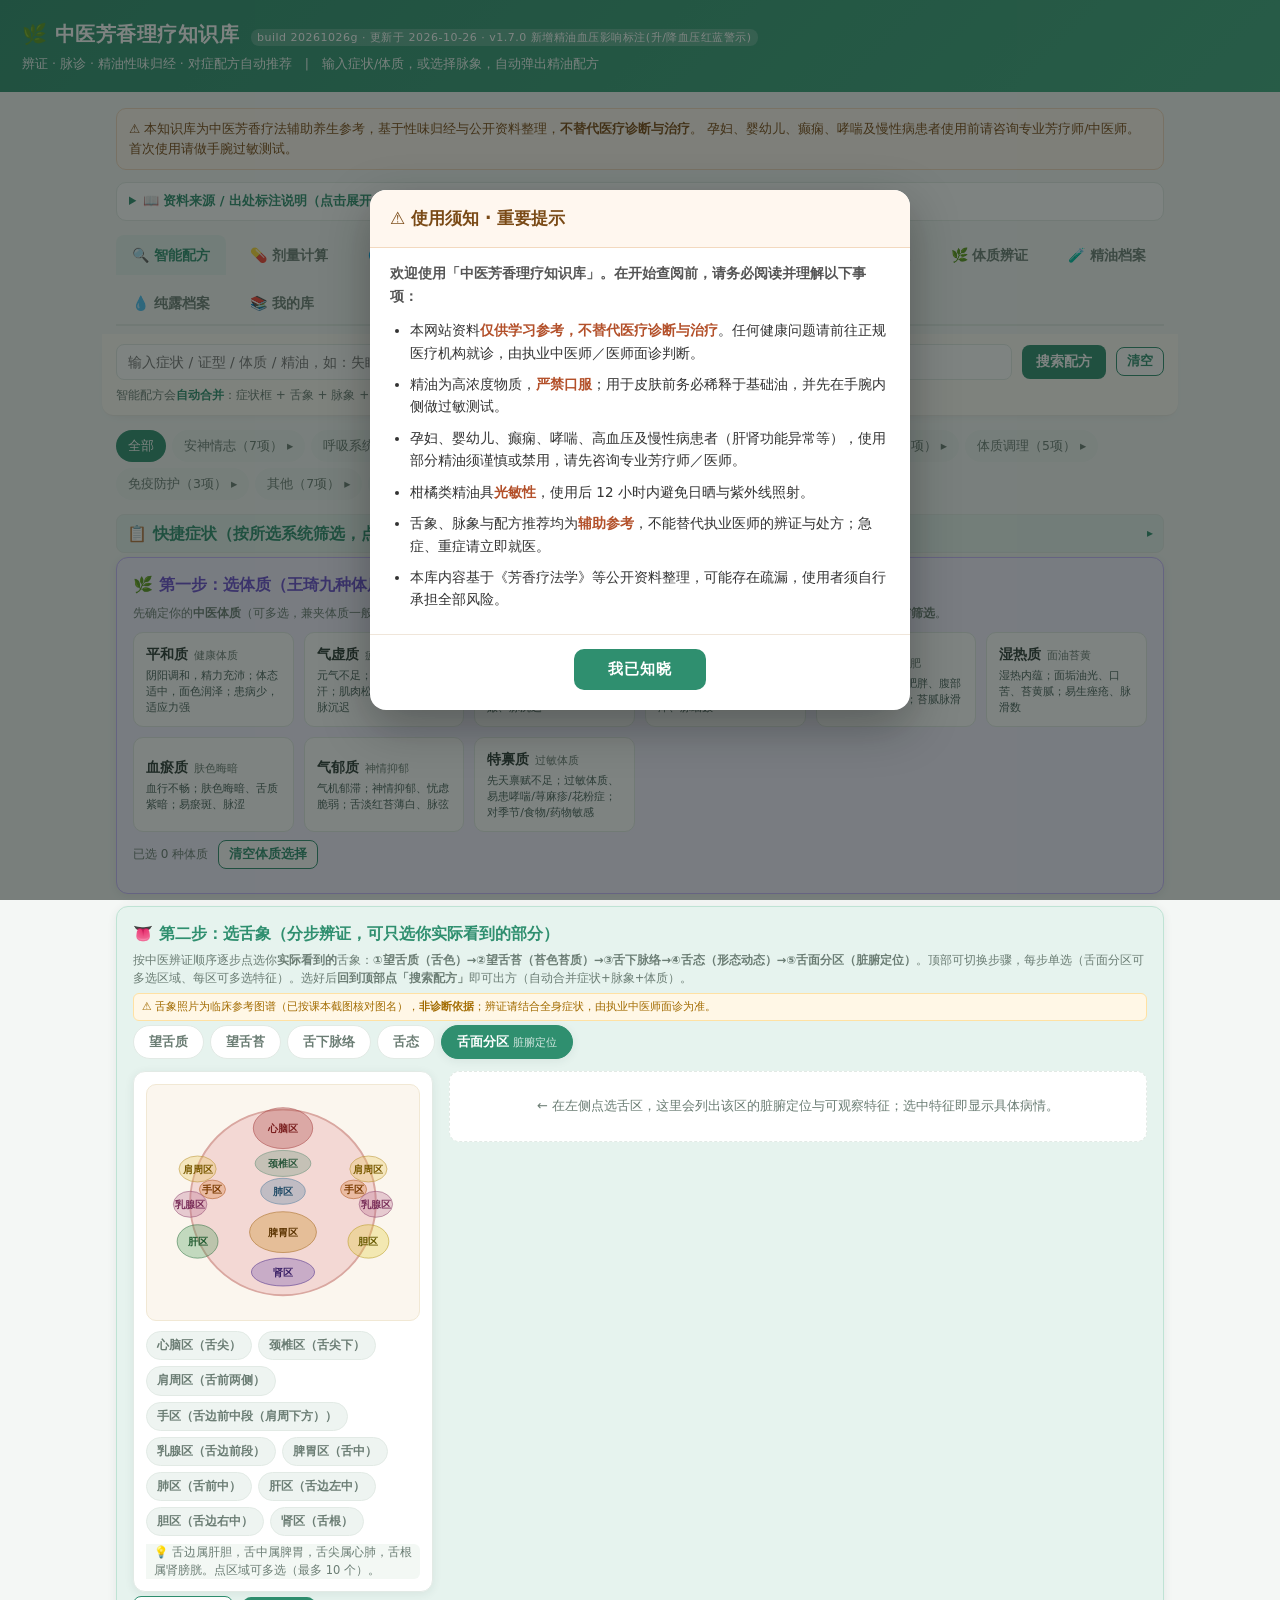
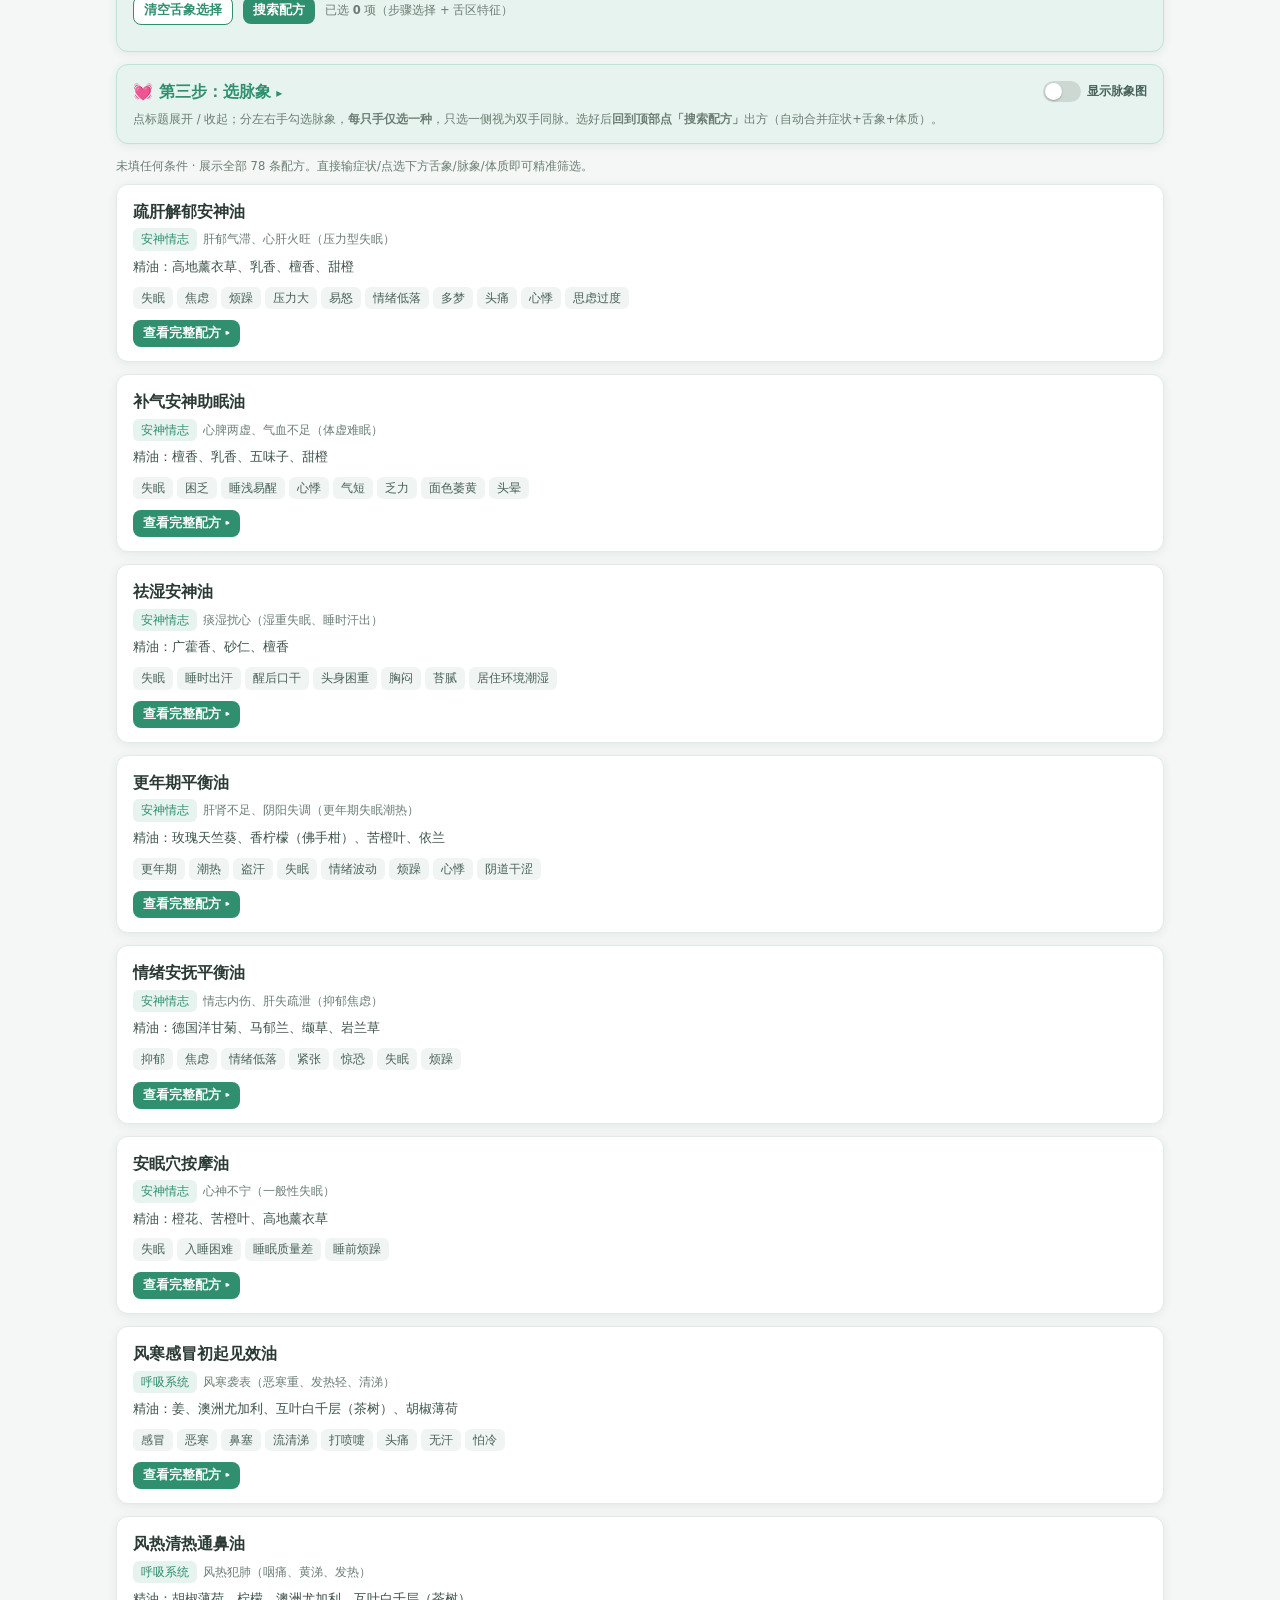
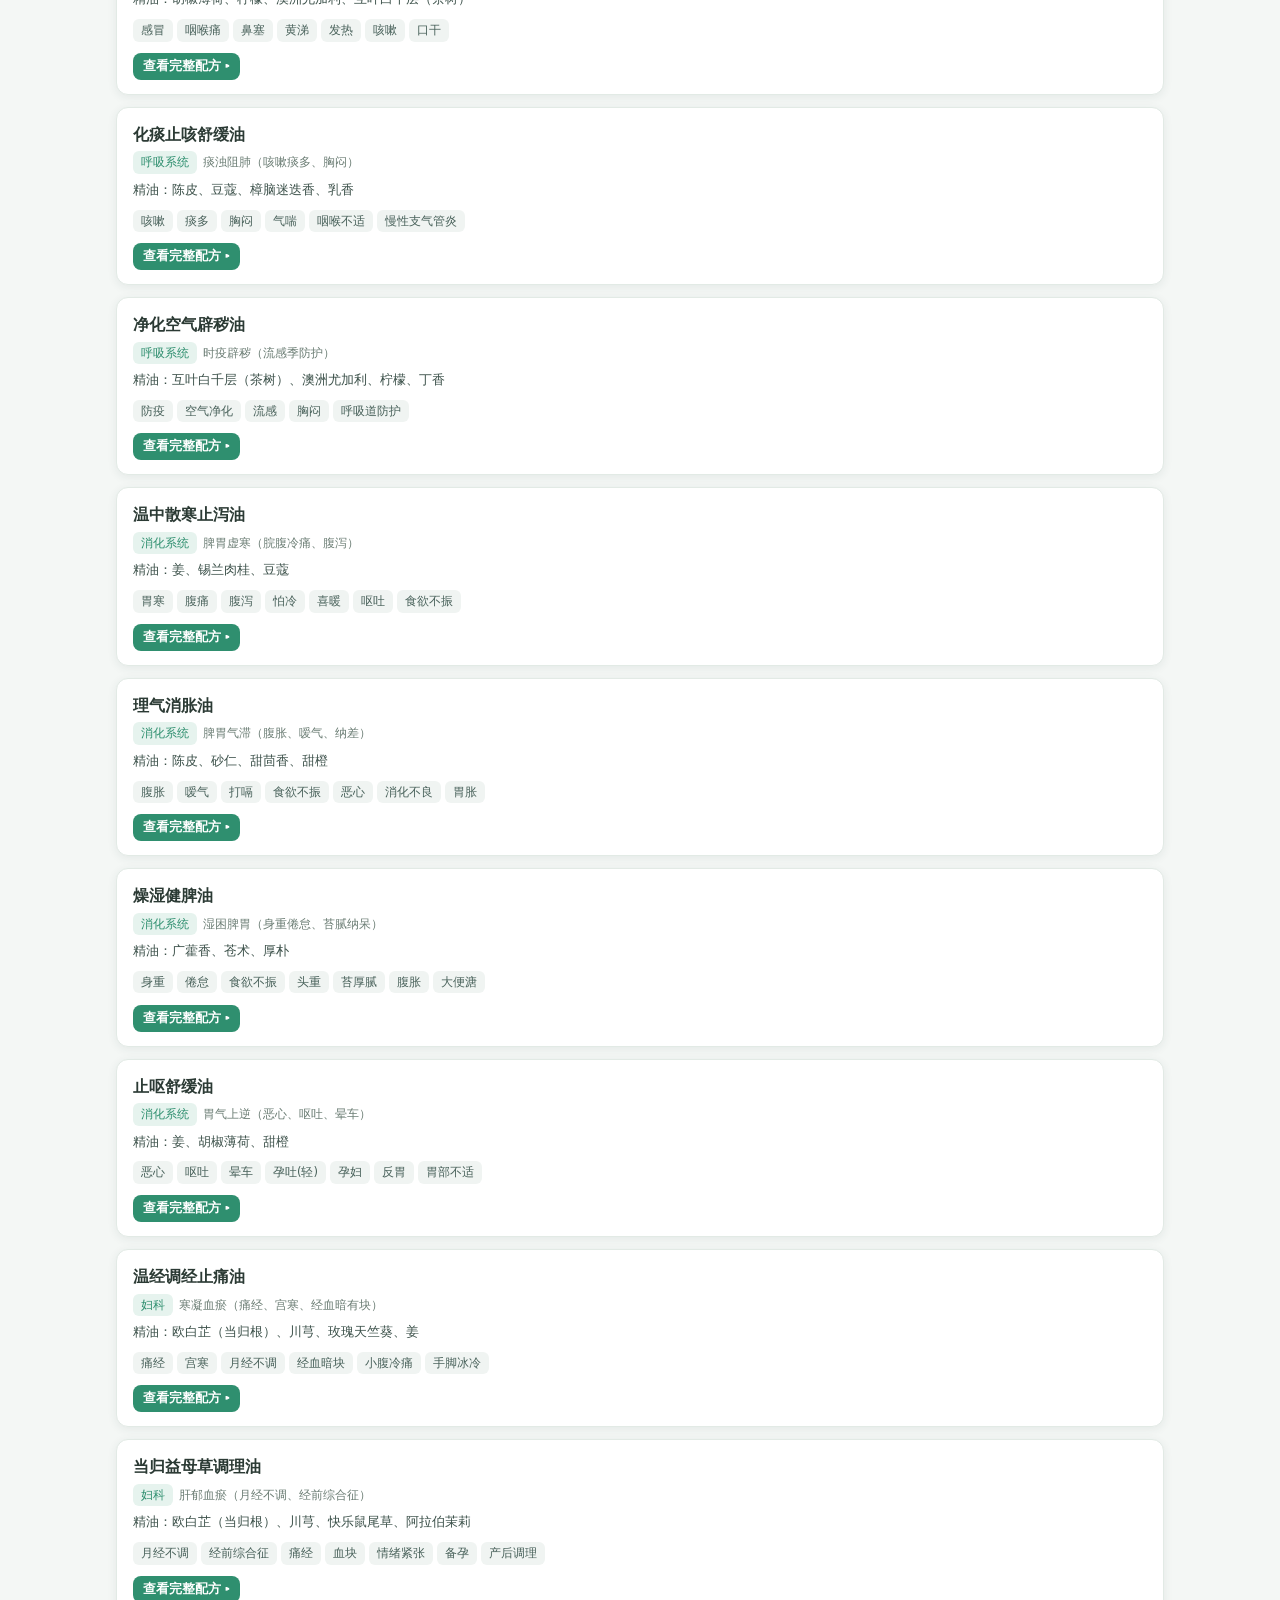
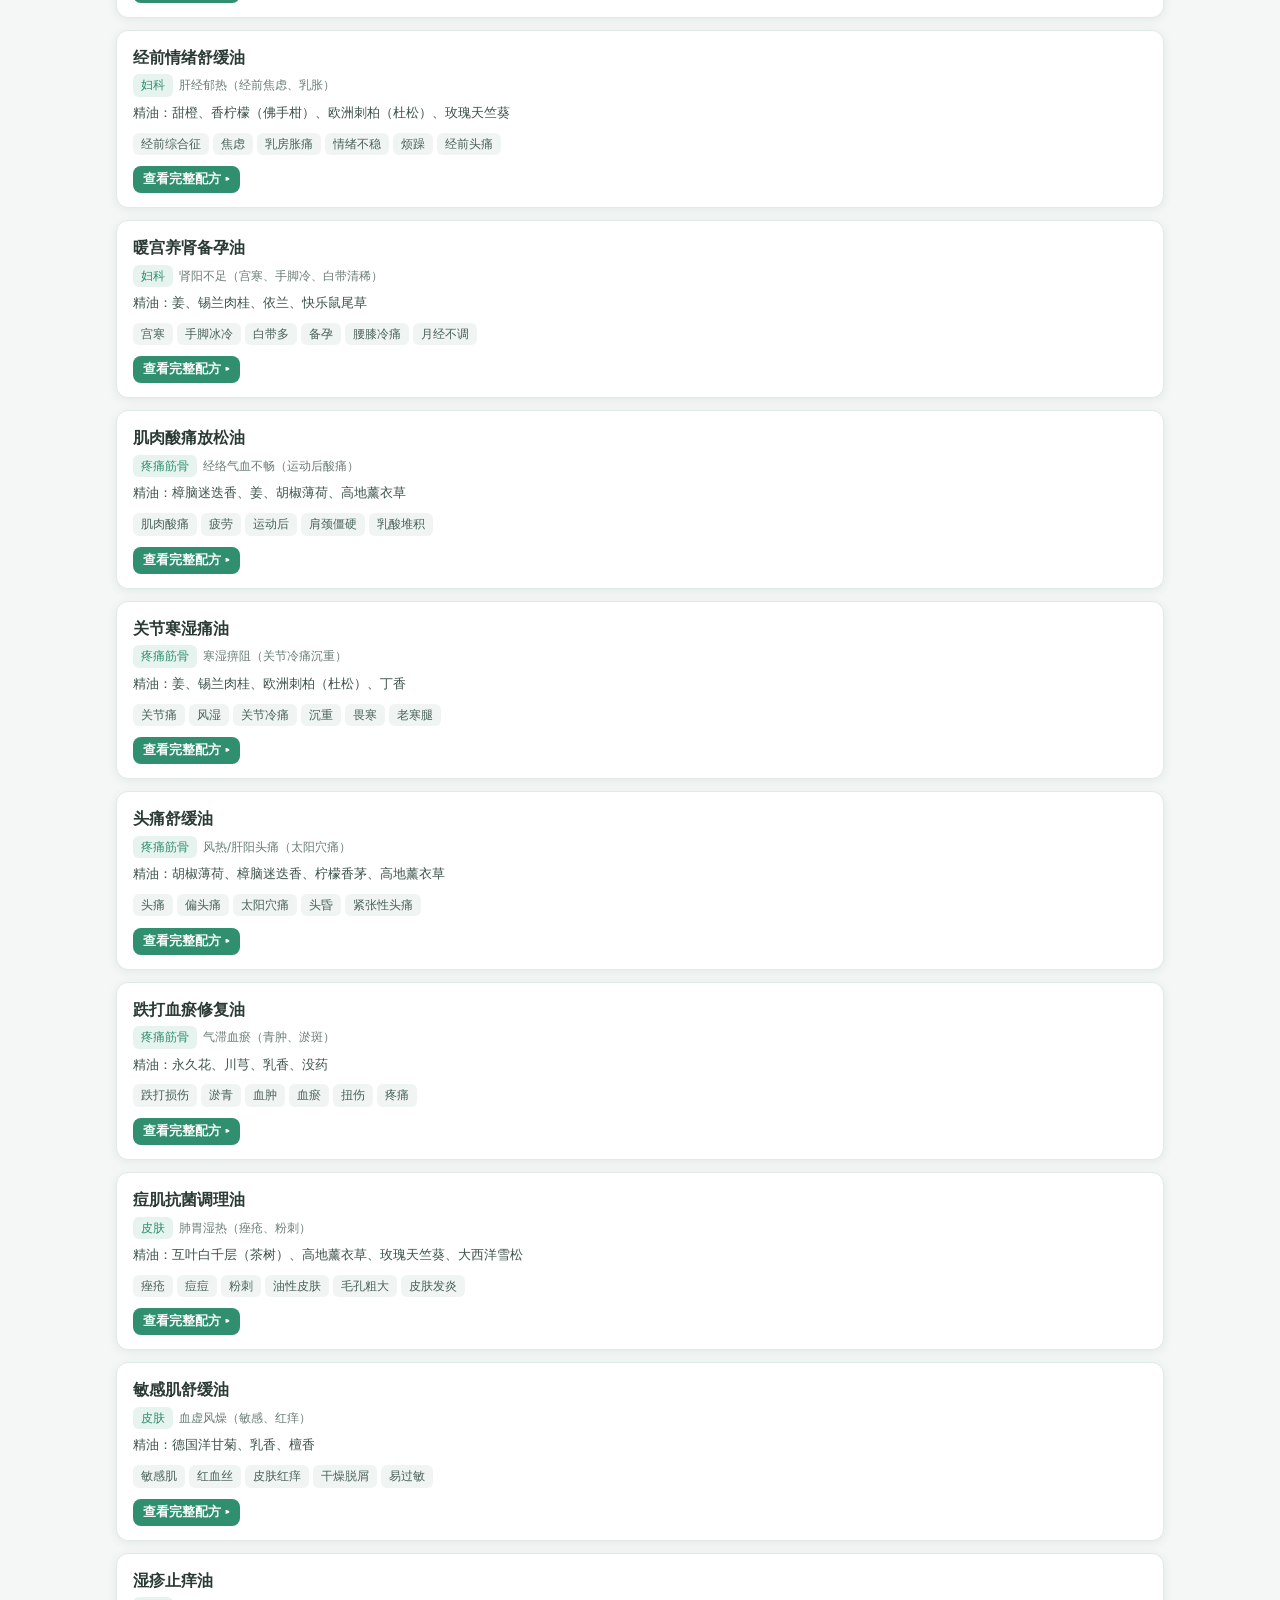
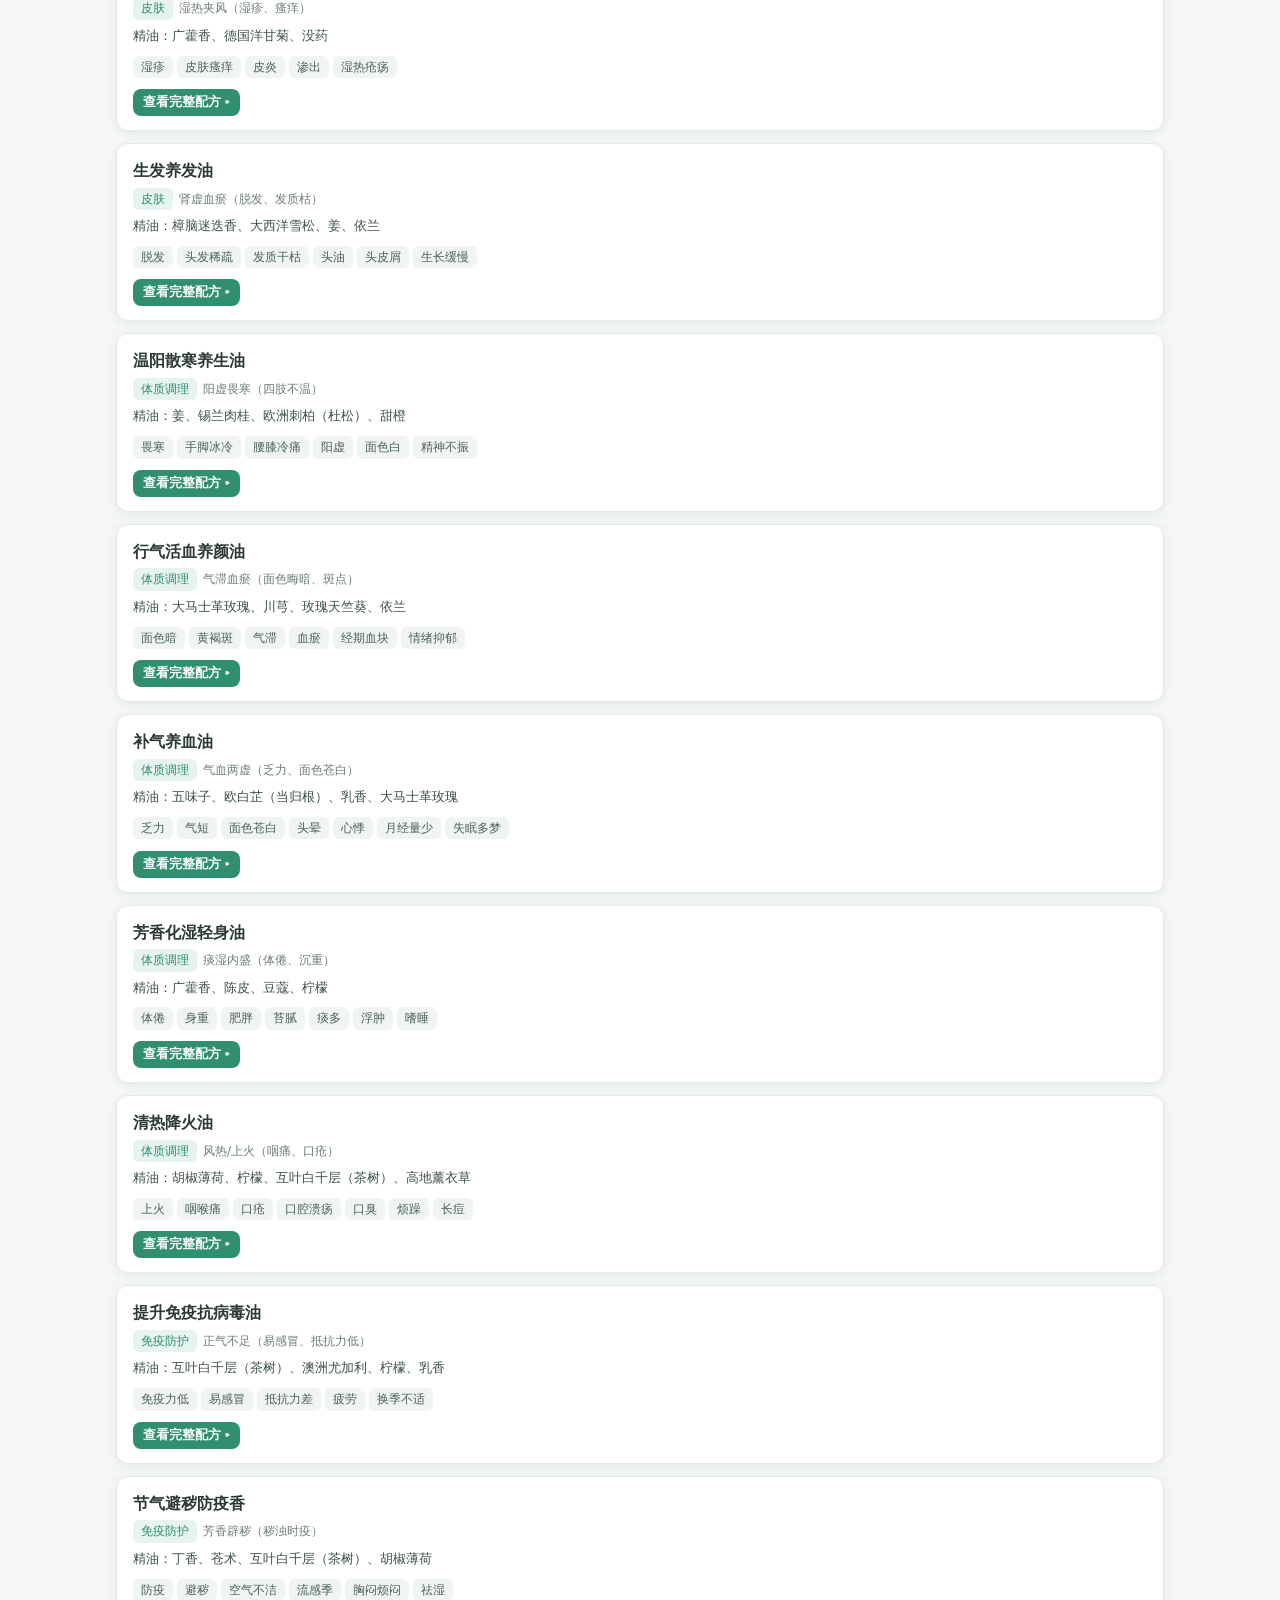
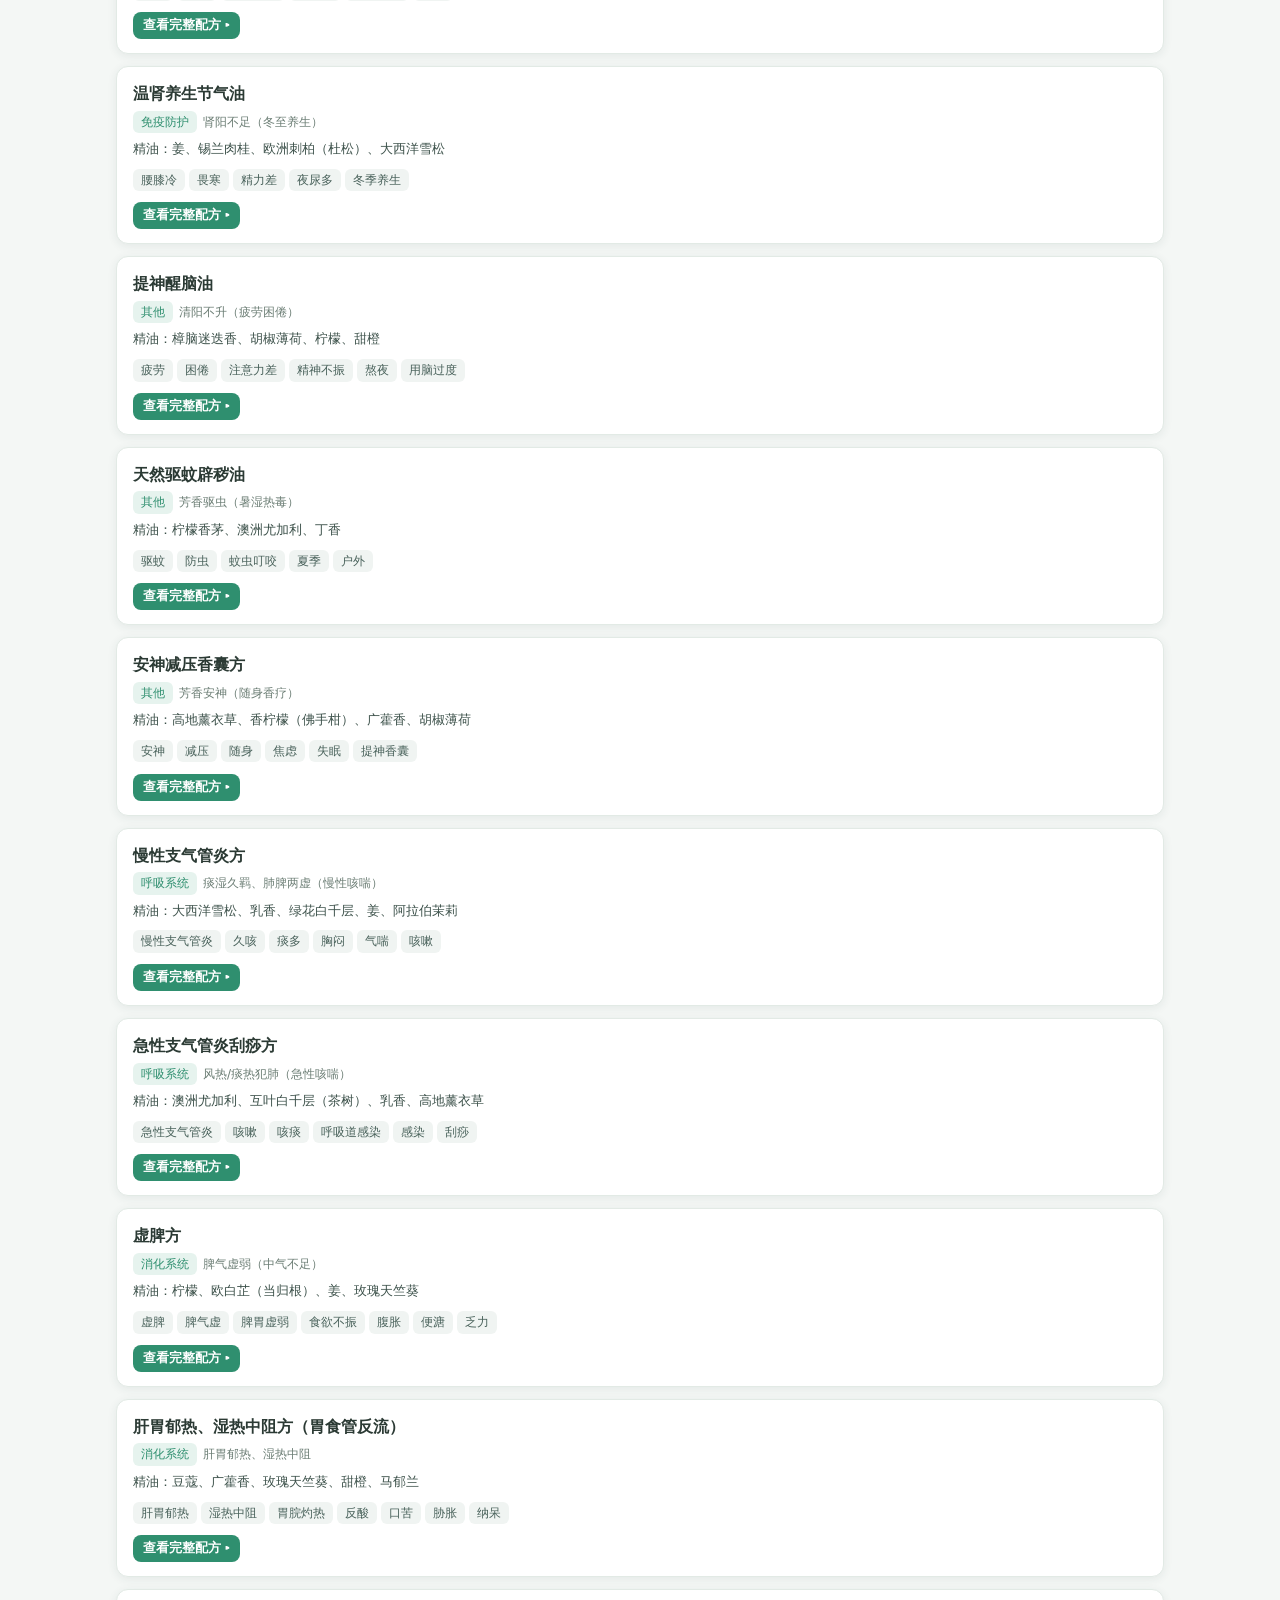
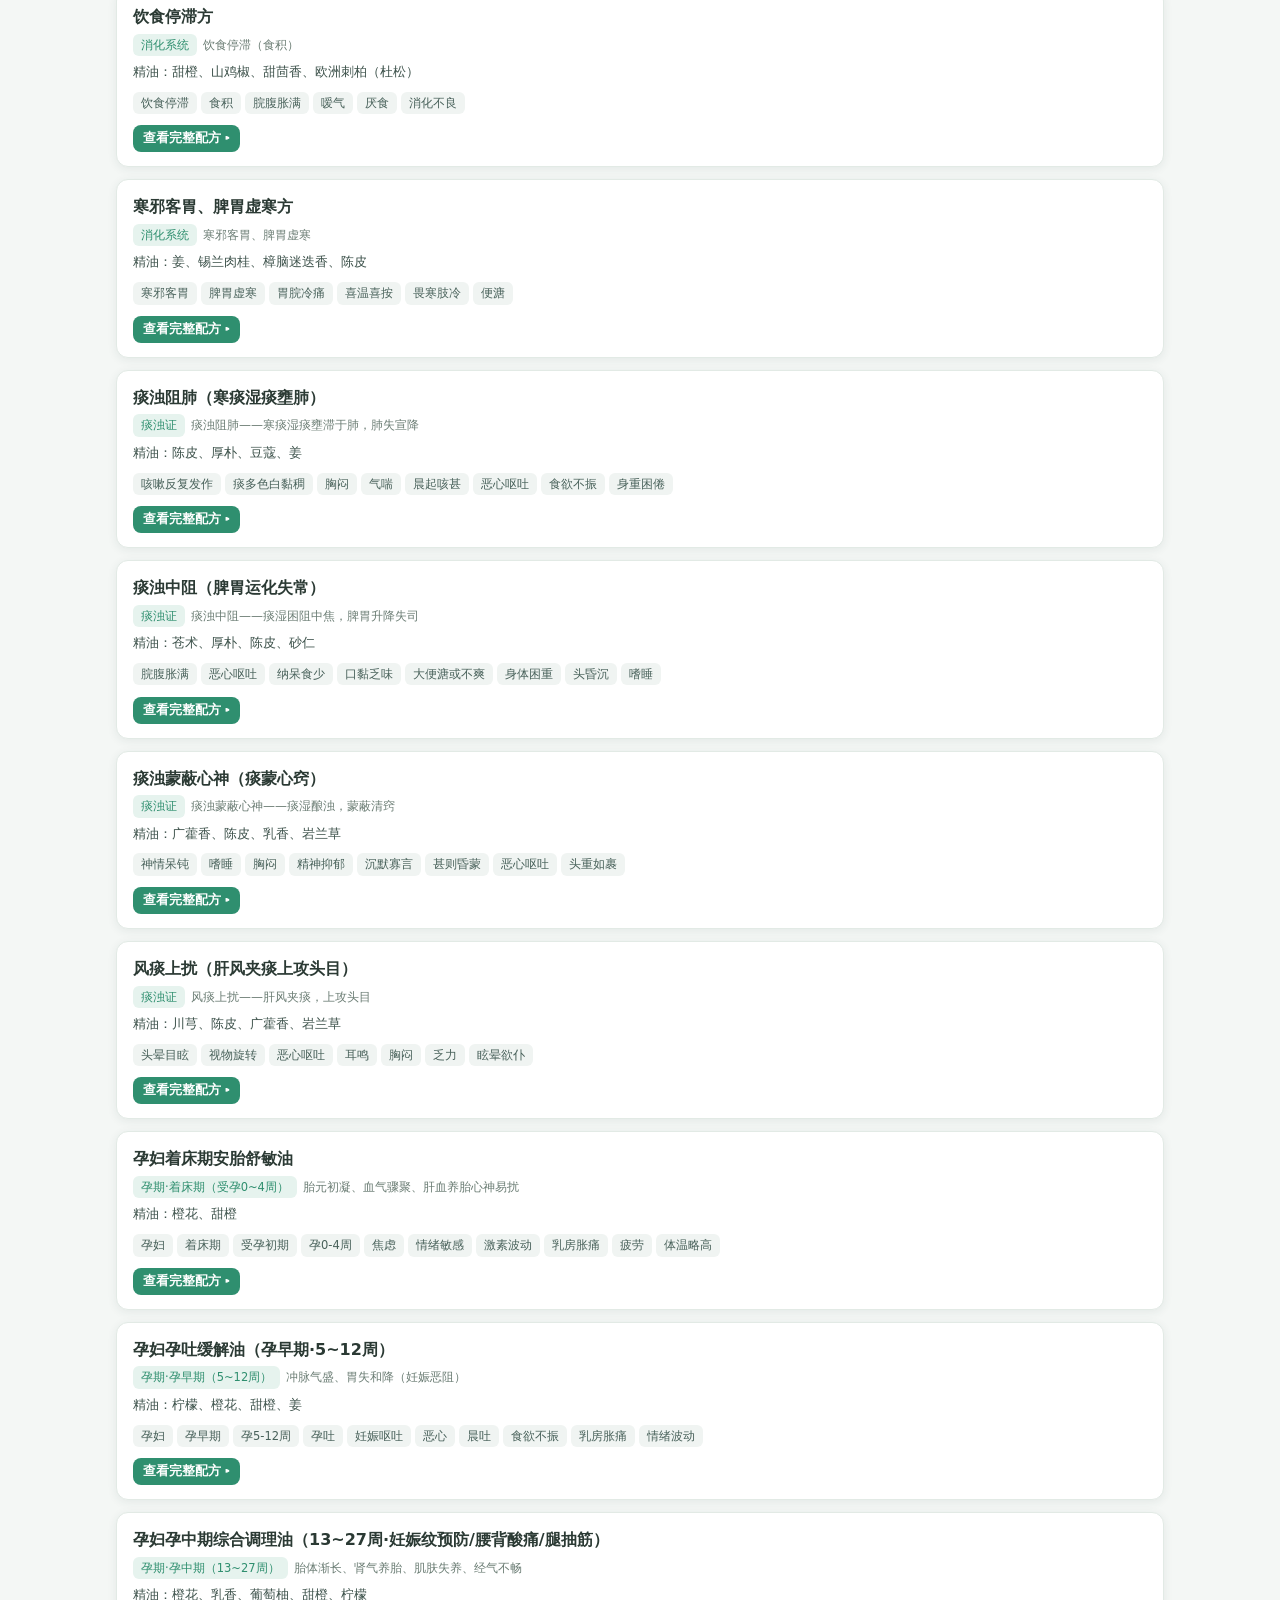
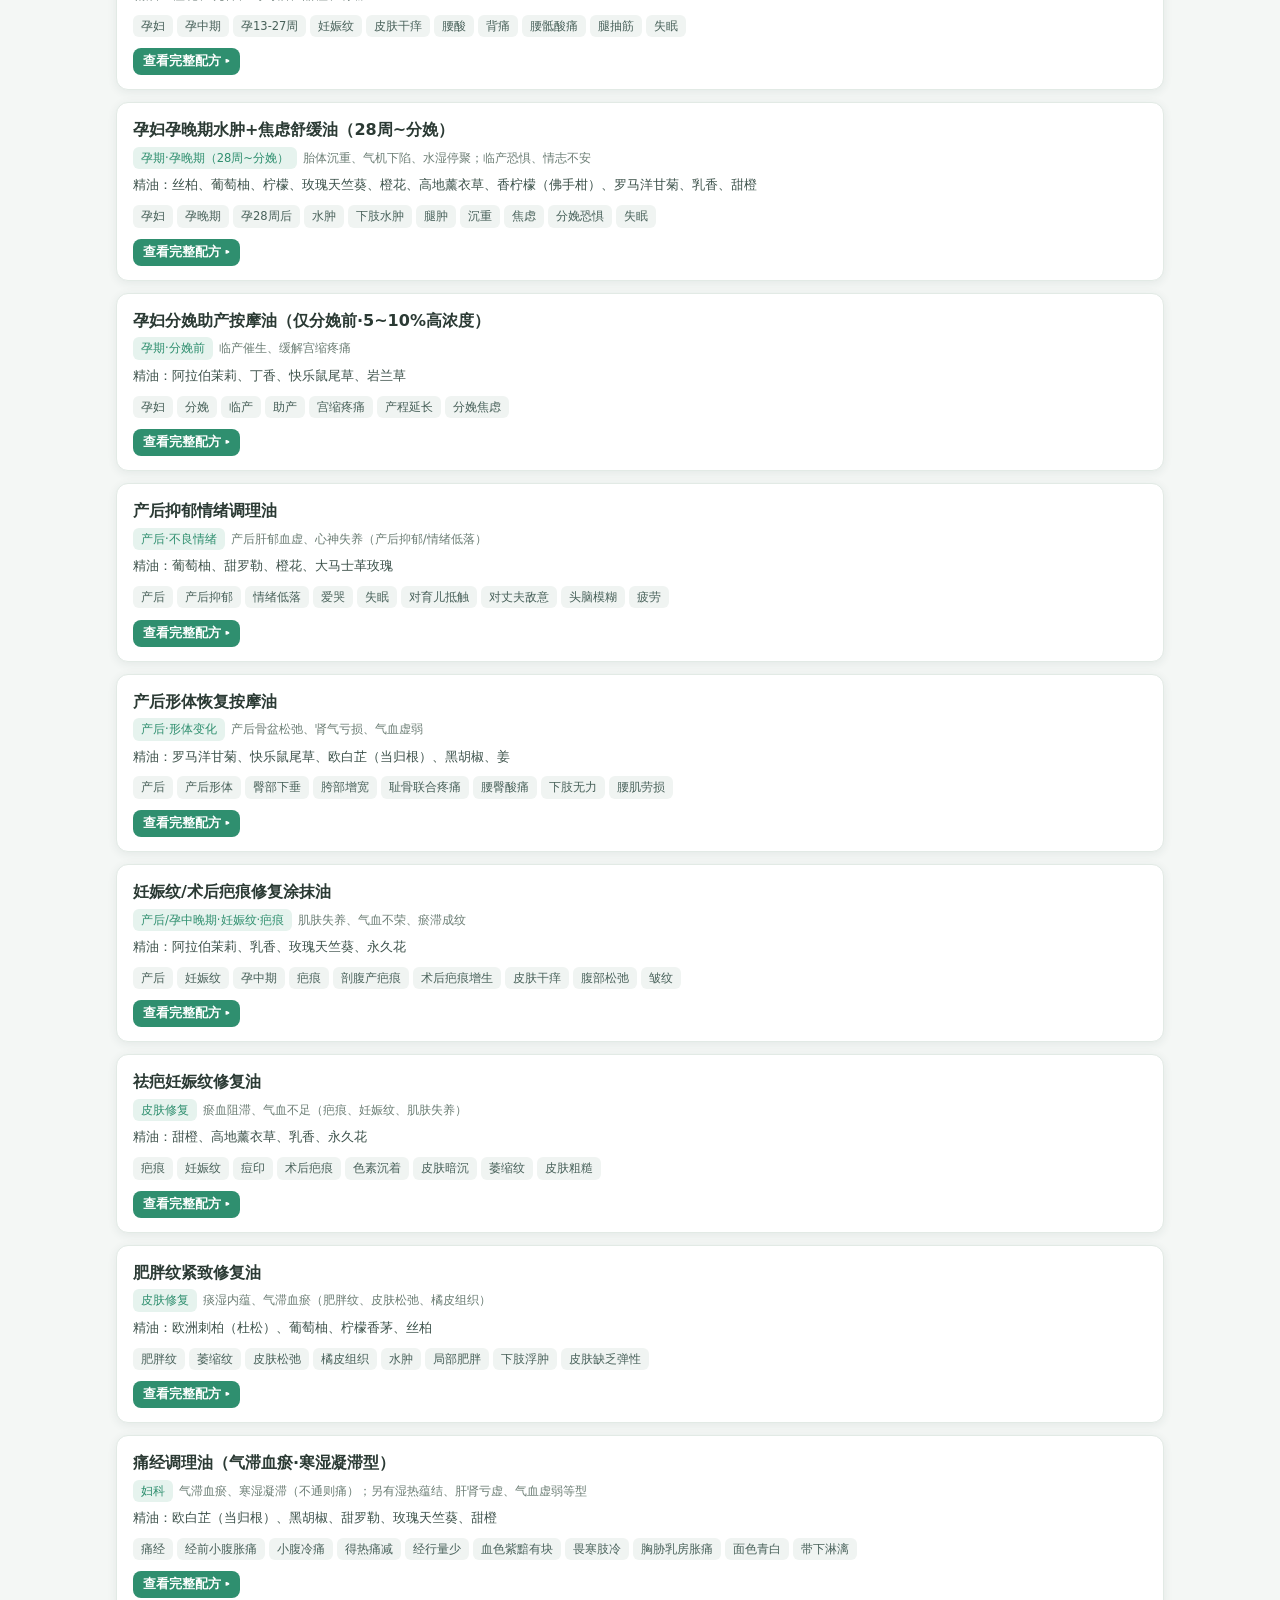
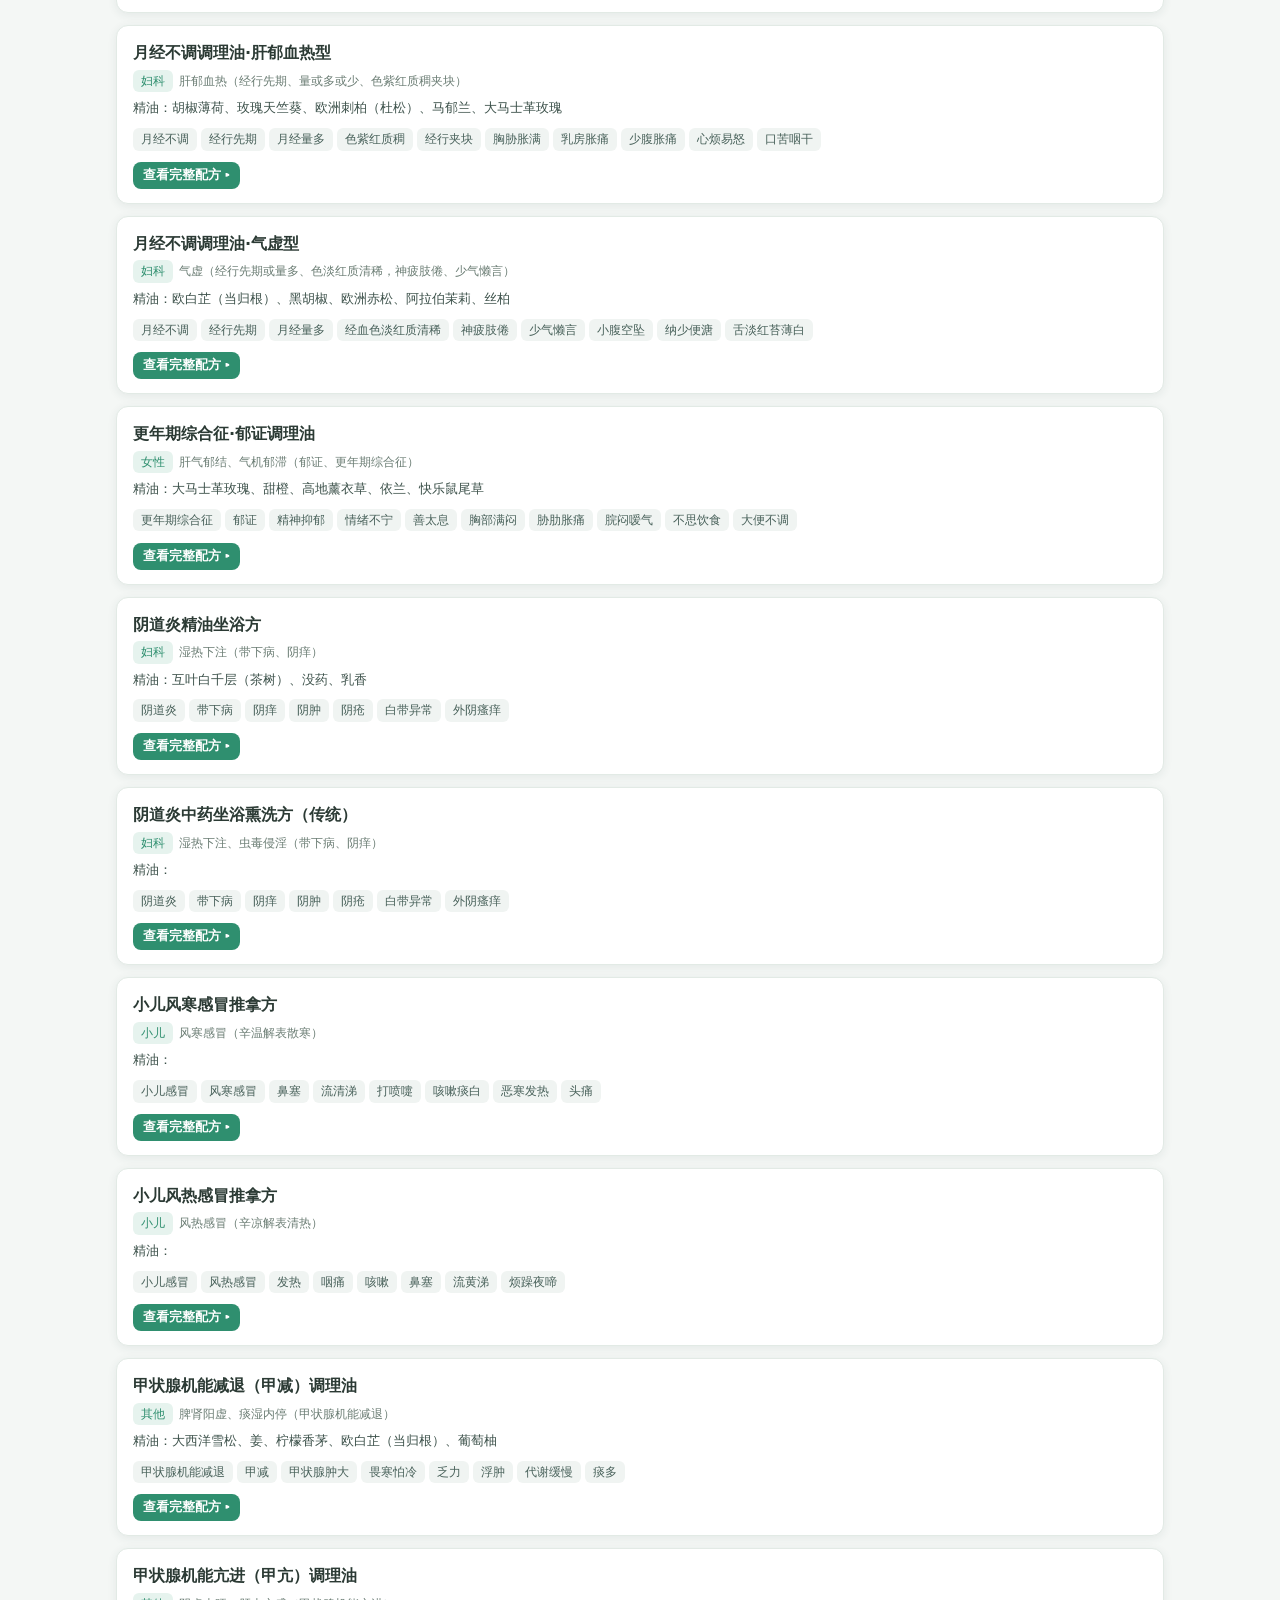
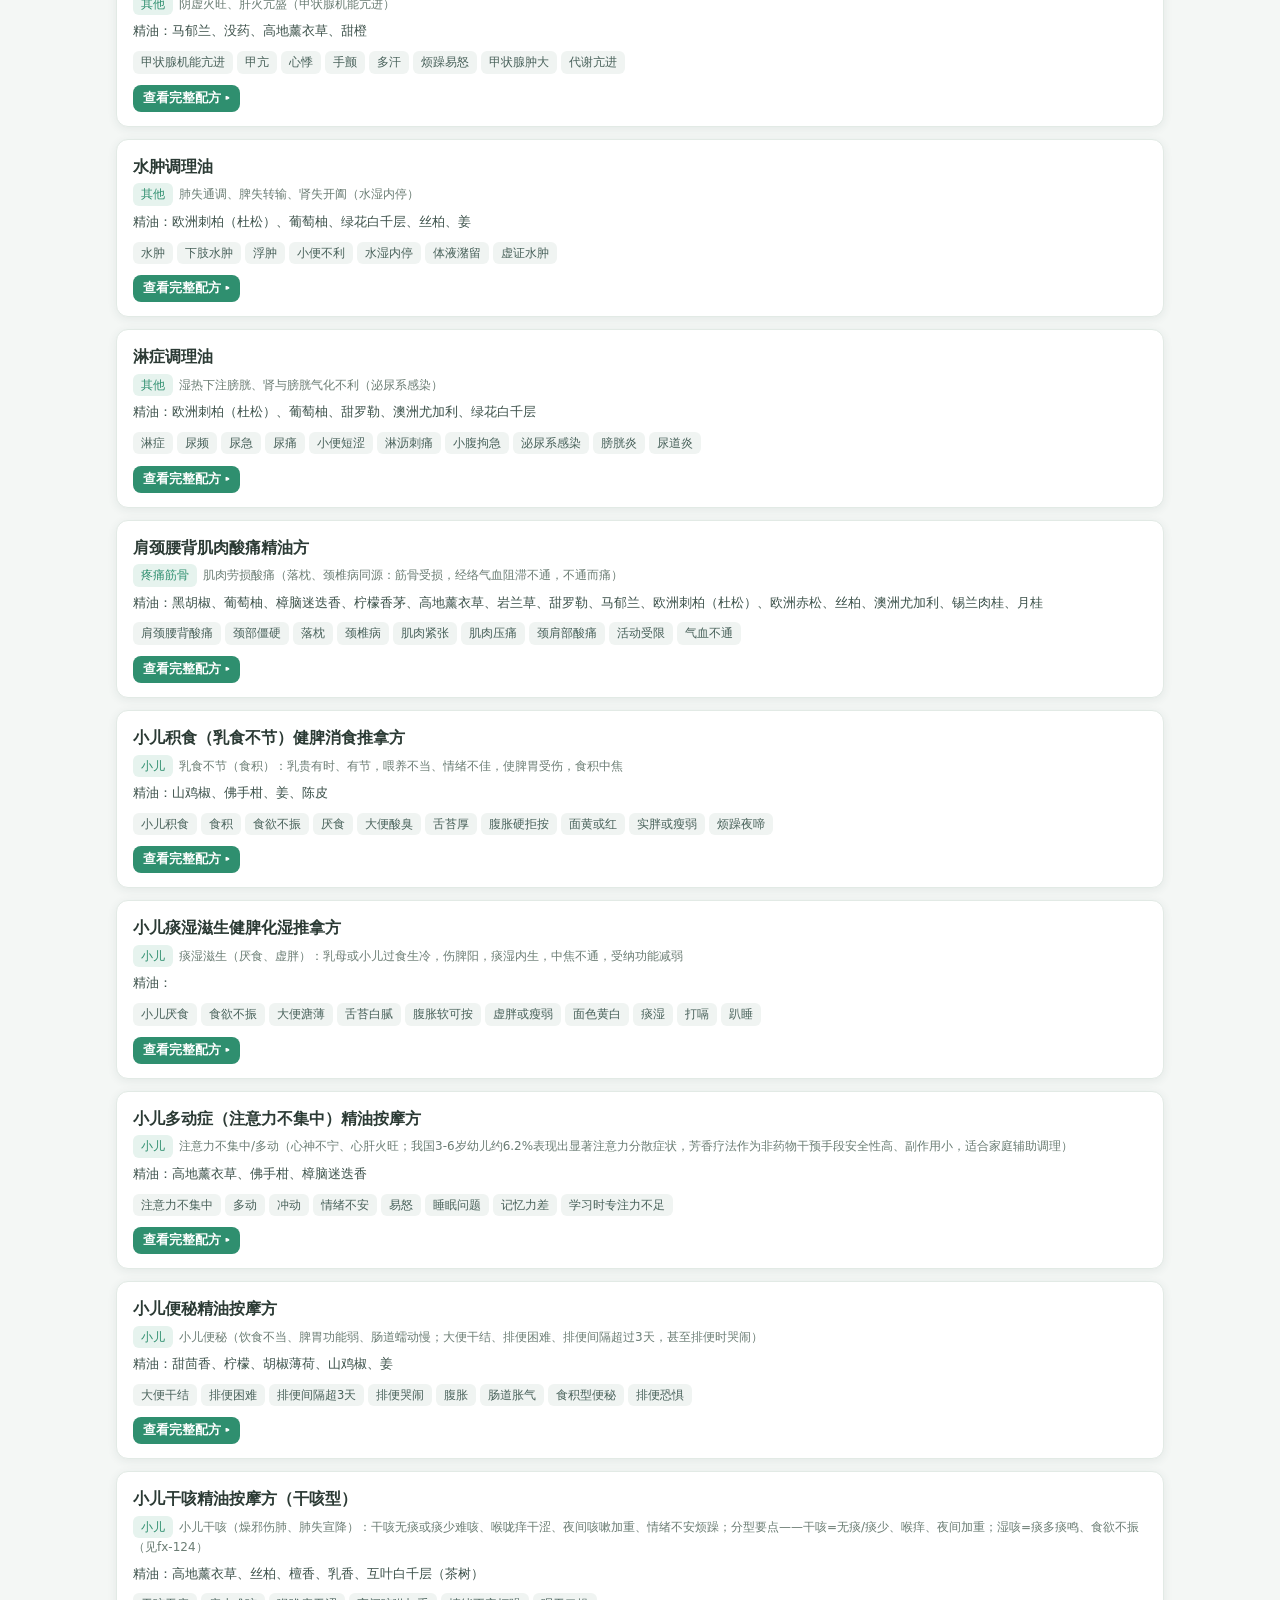
==== commit 38d76ebe: "feat: v1.7.0 精油血压影响标注——28种精油加xueya字段(升血压11/降血压17)，精油卡片红/蓝警示框，配方详情自动汇总血压提示 - data.js: xueya字段(升血压:樟脑迷" ====
--- a/index.html
+++ b/index.html
@@ -75,6 +75,9 @@
   .oil p{margin:5px 0;font-size:12.5px;color:#44544d;}
   .oil .zy{color:var(--warn);font-size:11.5px;}
   .oil .childnote{margin:6px 0 2px;padding:6px 8px;background:#fdf0f0;border:1px solid #e8b4b4;border-left:4px solid #d33;color:#a00;font-size:12px;line-height:1.5;border-radius:4px;}
+  .oil .bpnote{margin:6px 0 2px;padding:6px 8px;font-size:12px;line-height:1.5;border-radius:4px;}
+  .oil .bpnote.up{background:#fdf0f0;border:1px solid #e8b4b4;border-left:4px solid #d33;color:#a00;}
+  .oil .bpnote.down{background:#eef5fd;border:1px solid #b4c8e8;border-left:4px solid #3366bb;color:#0a3a7a;}
   .modal{position:fixed;inset:0;background:rgba(20,40,32,.45);display:none;align-items:flex-start;justify-content:center;padding:30px 12px;overflow:auto;z-index:50;}
   .modal.show{display:flex;}
   .sheet{background:#fff;border-radius:14px;max-width:640px;width:100%;padding:20px;box-shadow:0 12px 40px rgba(0,0,0,.2);}
@@ -1019,7 +1022,7 @@
   });
 })();
 </script>
-<script src="data.js?v=20261007i"></script>
+<script src="data.js?v=20261026j"></script>
 <!-- 全局定义 closeEntryModal/showEntryModal：必须在 IIFE 之前，确保 HTML 内联 onclick 永远能找到 -->
 <script>
 function closeEntryModal(){
@@ -1501,6 +1504,7 @@
         '<dt>用法</dt><dd>'+escapeHtml(f.method||"—")+'</dd>'+
         (f.acupoints&&f.acupoints!=="—"?'<dt>穴位</dt><dd>'+escapeHtml(f.acupoints)+'</dd>':"")+
       '</dl></div>'+
+      bpFormulaHtml(f)+
       (f.caution?'<div class="caution"><b>禁忌 / 注意：</b>'+escapeHtml(f.caution)+'</div>':"")+
       (f.variants&&f.variants.length?
         '<div class="detail" style="margin-top:10px"><b>随证加减 · 辨证分型：</b>在中医「化湿化痰基础方」之上，按病位与兼夹加下列精油（无需另记近似方）。</div>'+
@@ -1528,11 +1532,43 @@
   window.editFromDetail=function(id){ closeModal(); openForm(id); };
 
   /* ---- 精油档案 ---- */
+  /* ---- 血压影响标注 ---- */
+  function bpTip(v){
+    var up=v.indexOf("升")>=0, mild=v.indexOf("轻度")===0;
+    if(mild) return up?"高血压者避免长期大剂量使用":"低血压者避免长期大剂量使用";
+    return up?"高血压者慎用、勿高浓度高剂量，用前咨询专业芳疗师":"低血压者慎用、勿高剂量；正在服用降压药者叠加使用请监测血压";
+  }
+  function bpBadgeHtml(o){
+    var up=o.xueya.indexOf("升")>=0;
+    return '<p class="bpnote '+(up?"up":"down")+'">'+(up?"🔺":"🔻")+' <b>'+escapeHtml(o.xueya)+'</b>：'+bpTip(o.xueya)+'</p>';
+  }
+  function bpFlagsOfFormula(f){
+    var ups=[],downs=[],seen={};
+    var names=[];
+    (f.oils||[]).forEach(function(o){if(o&&o.name)names.push(o.name);});
+    ((f.blend)||[]).forEach(function(b){if(b&&b.oil)names.push(b.oil);});
+    names.forEach(function(n){
+      if(!n||seen[n])return; seen[n]=1;
+      var o=db.oils.find(function(x){return x.name===n;})||
+            db.oils.find(function(x){return x.name.indexOf(n)>=0||n.indexOf(x.name)>=0;});
+      if(o&&o.xueya){ if(o.xueya.indexOf("升")>=0){ups.push(o.name);}else{downs.push(o.name);} }
+    });
+    return {ups:ups,downs:downs};
+  }
+  function bpFormulaHtml(f){
+    var bp=bpFlagsOfFormula(f);
+    var html="";
+    if(bp.ups.length) html+='<div class="caution" style="border-left-color:#d33;background:#fdf1f1;color:#7a1620"><b>🔺 血压提示：</b>本方含升血压精油（'+bp.ups.map(escapeHtml).join("、")+'），高血压者慎用，必要时咨询专业芳疗师。</div>';
+    if(bp.downs.length) html+='<div class="caution" style="border-left-color:#3366bb;background:#f0f5fc;color:#123a6b"><b>🔻 血压提示：</b>本方含降血压精油（'+bp.downs.map(escapeHtml).join("、")+'），低血压者慎用；正在服用降压药者叠加使用请注意监测血压。</div>';
+    return html;
+  }
+  window.bpFormulaHtml=bpFormulaHtml;
+
   function renderOils(){
     var q=(document.getElementById("oilq").value||"").trim().toLowerCase();
     var list=db.oils.filter(function(o){
       if(!q) return true;
-      var hay=(o.name+o.gongxiao+o.guijing+o.xing+o.wei+(o.latin||"")+(o.family||"")+(o.part||"")+(o.extract||"")+(o.aroma||"")+(o.body||"")+(o.skin||"")+(o.mind||"")).toLowerCase();
+      var hay=(o.name+o.gongxiao+o.guijing+o.xing+o.wei+(o.latin||"")+(o.family||"")+(o.part||"")+(o.extract||"")+(o.aroma||"")+(o.body||"")+(o.skin||"")+(o.mind||"")+(o.xueya||"")).toLowerCase();
       return hay.indexOf(q)>=0;
     });
     var grid=document.getElementById("oilgrid");
@@ -1560,6 +1596,7 @@
         L('心理作用',o.mind)+
         (o.zhuyi?'<p class="zy">⚠ '+escapeHtml(o.zhuyi)+'</p>':"")+
         (o.child?'<p class="childnote">👶 儿童注意事项：'+escapeHtml(o.child)+'</p>':"")+
+        (o.xueya?bpBadgeHtml(o):"")+
         '<p style="color:#9aa;font-size:11px">📖 '+escapeHtml(srcOf(o))+'</p>';
       grid.appendChild(el);
     });
@@ -3553,7 +3590,7 @@
   if(qInput){ qInput.addEventListener('keydown',function(e){ if(e.key==='Enter'){ e.preventDefault(); runSearch(); } }); }
 
   // 显示当前版本号（用户可肉眼判断是否最新）
-  try{ var t=document.getElementById('buildTag'); if(t) t.textContent='build 20261016f · 更新于 2026-10-16 · 新增甲亢相关水肿专题'; }catch(e){}
+  try{ var t=document.getElementById('buildTag'); if(t) t.textContent='build 20261026g · 更新于 2026-10-26 · v1.7.0 新增精油血压影响标注(升/降血压红蓝警示)'; }catch(e){}
 
   // URL 加 ?mb=1 跳过须知弹窗（便于调试/截图/分享特定步骤截图）
   try{
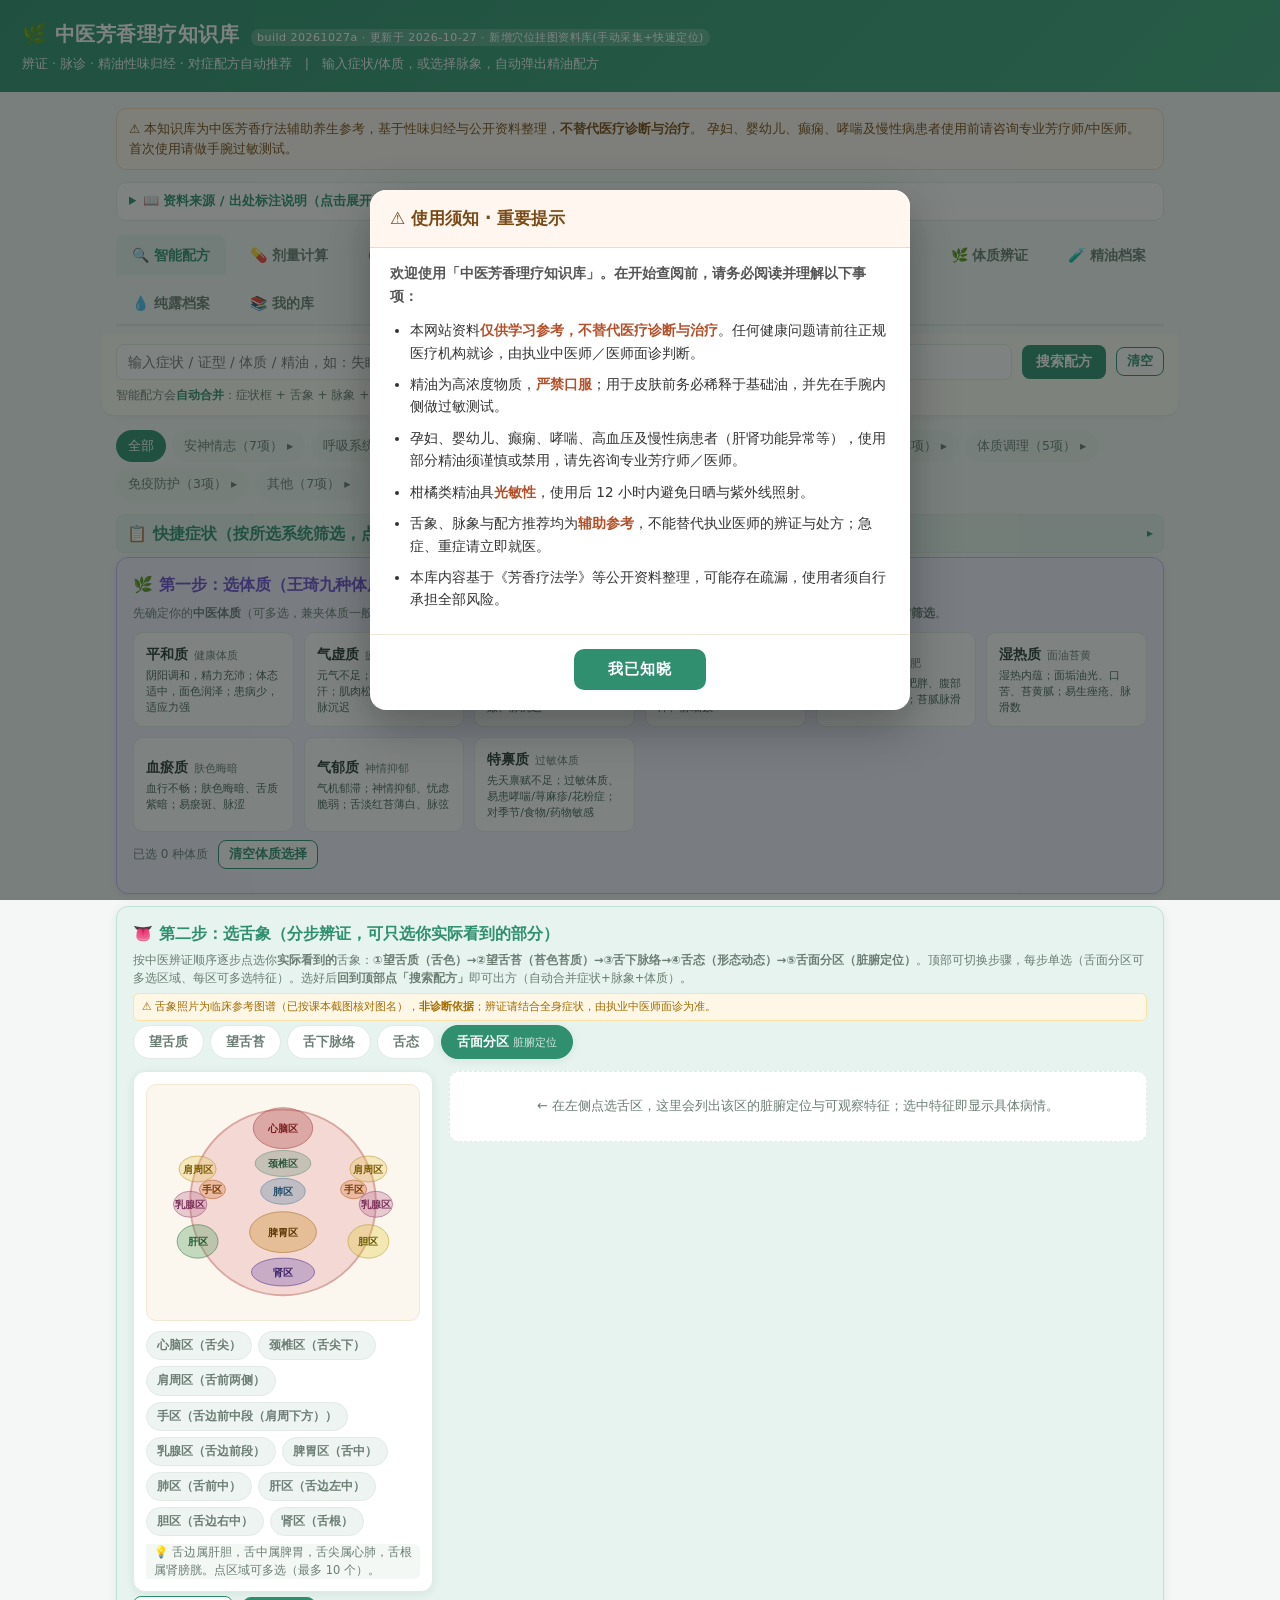
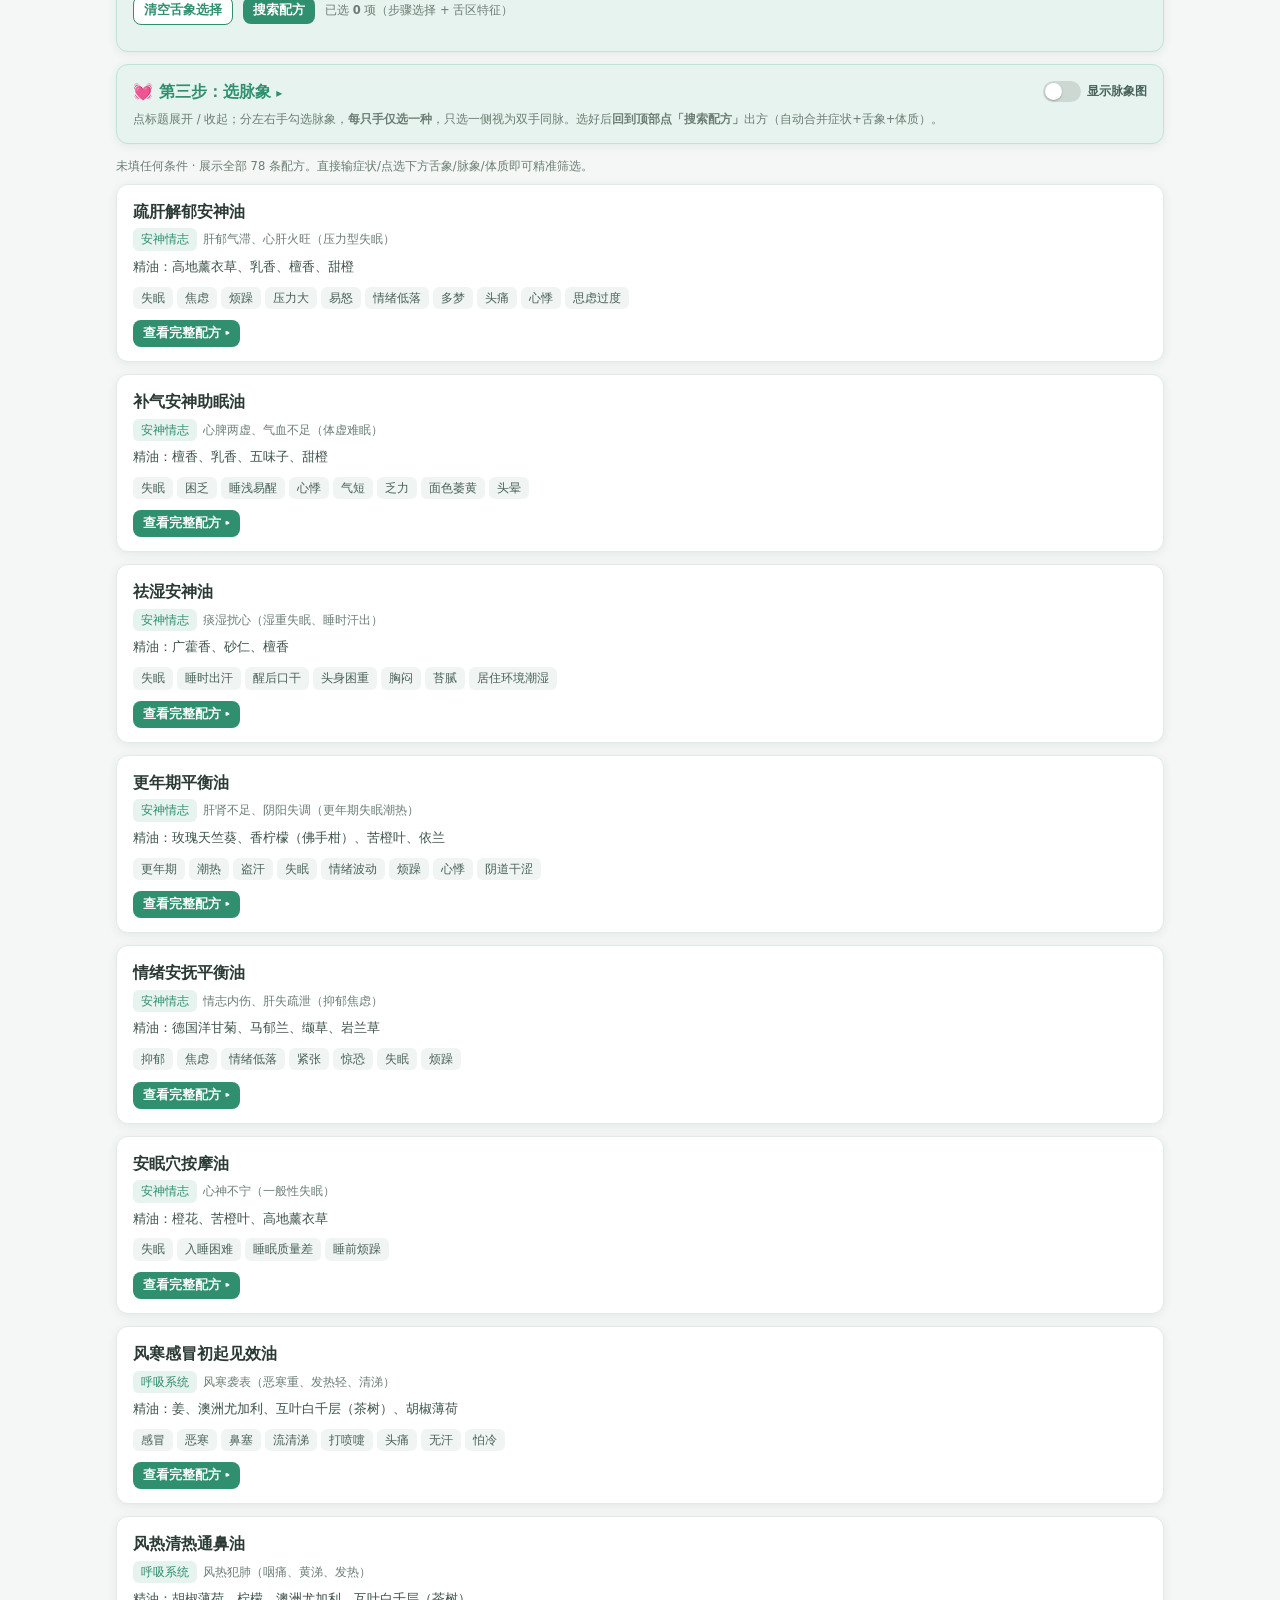
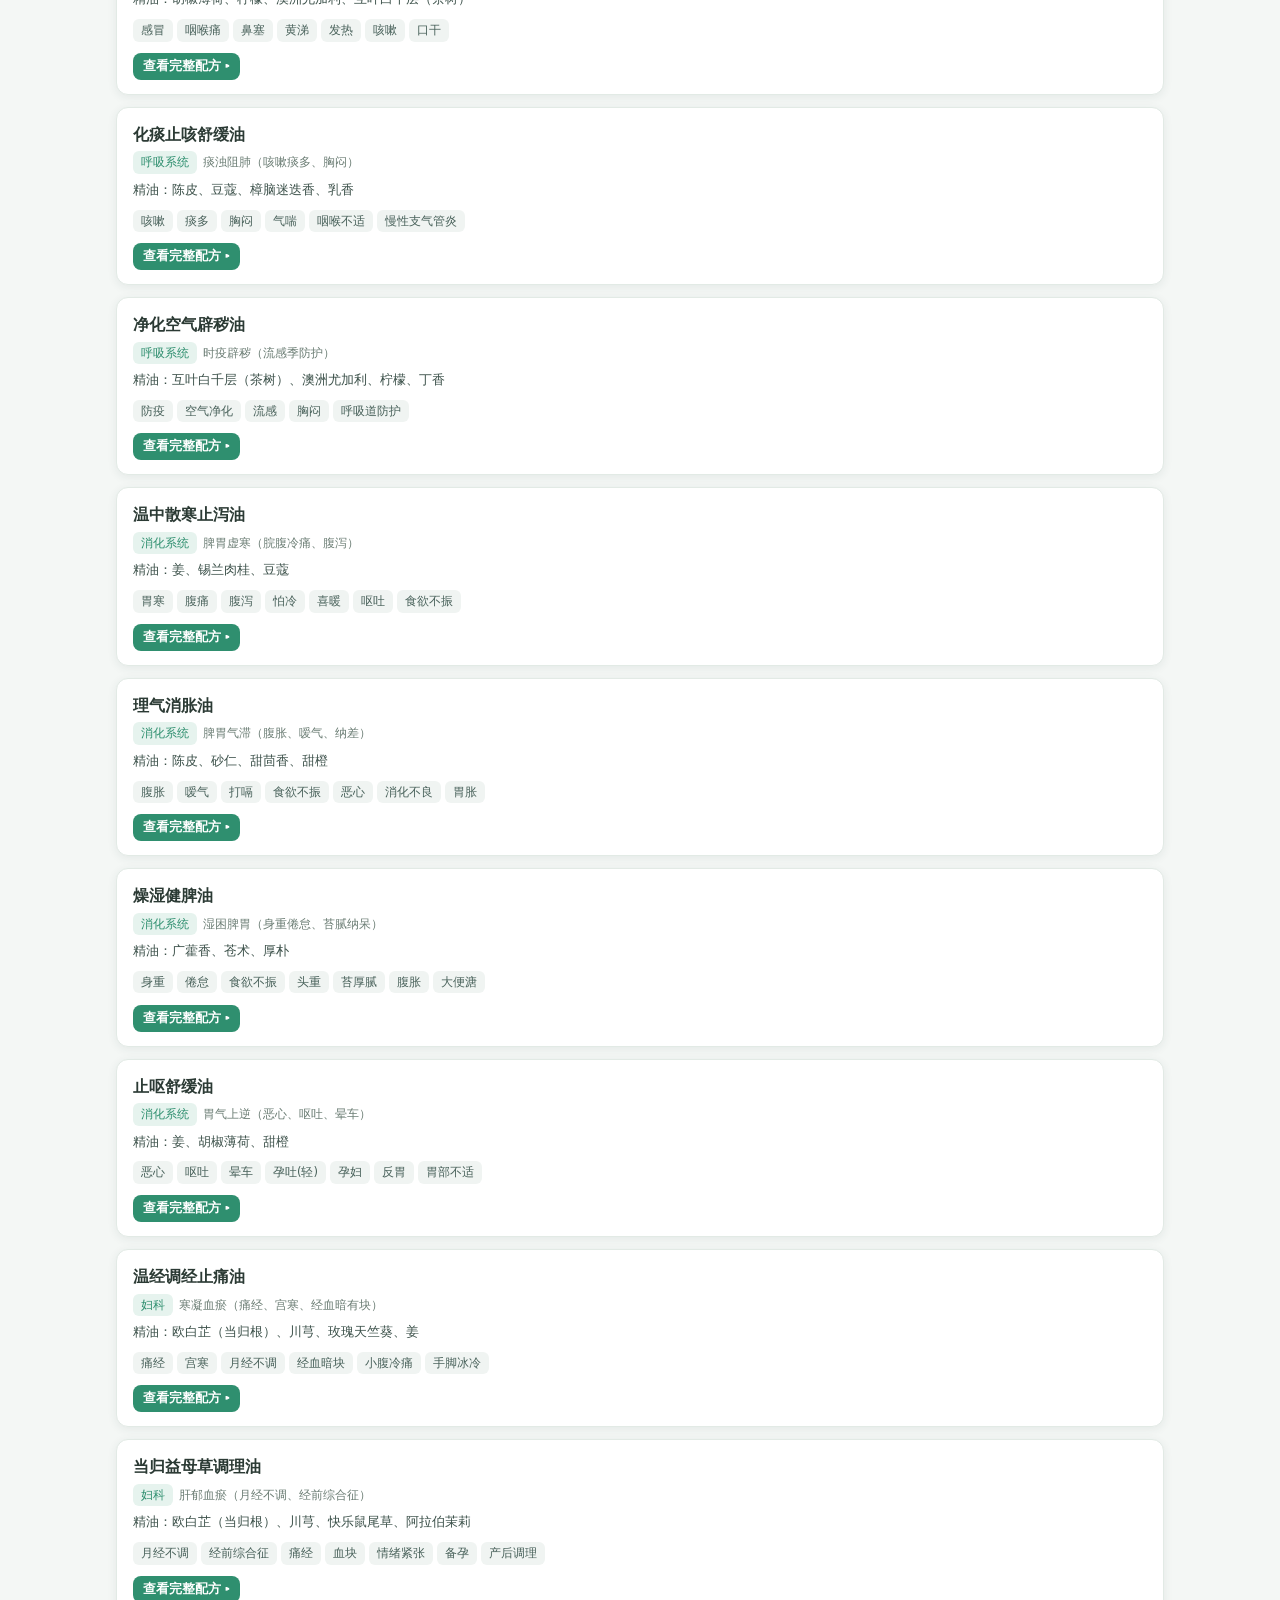
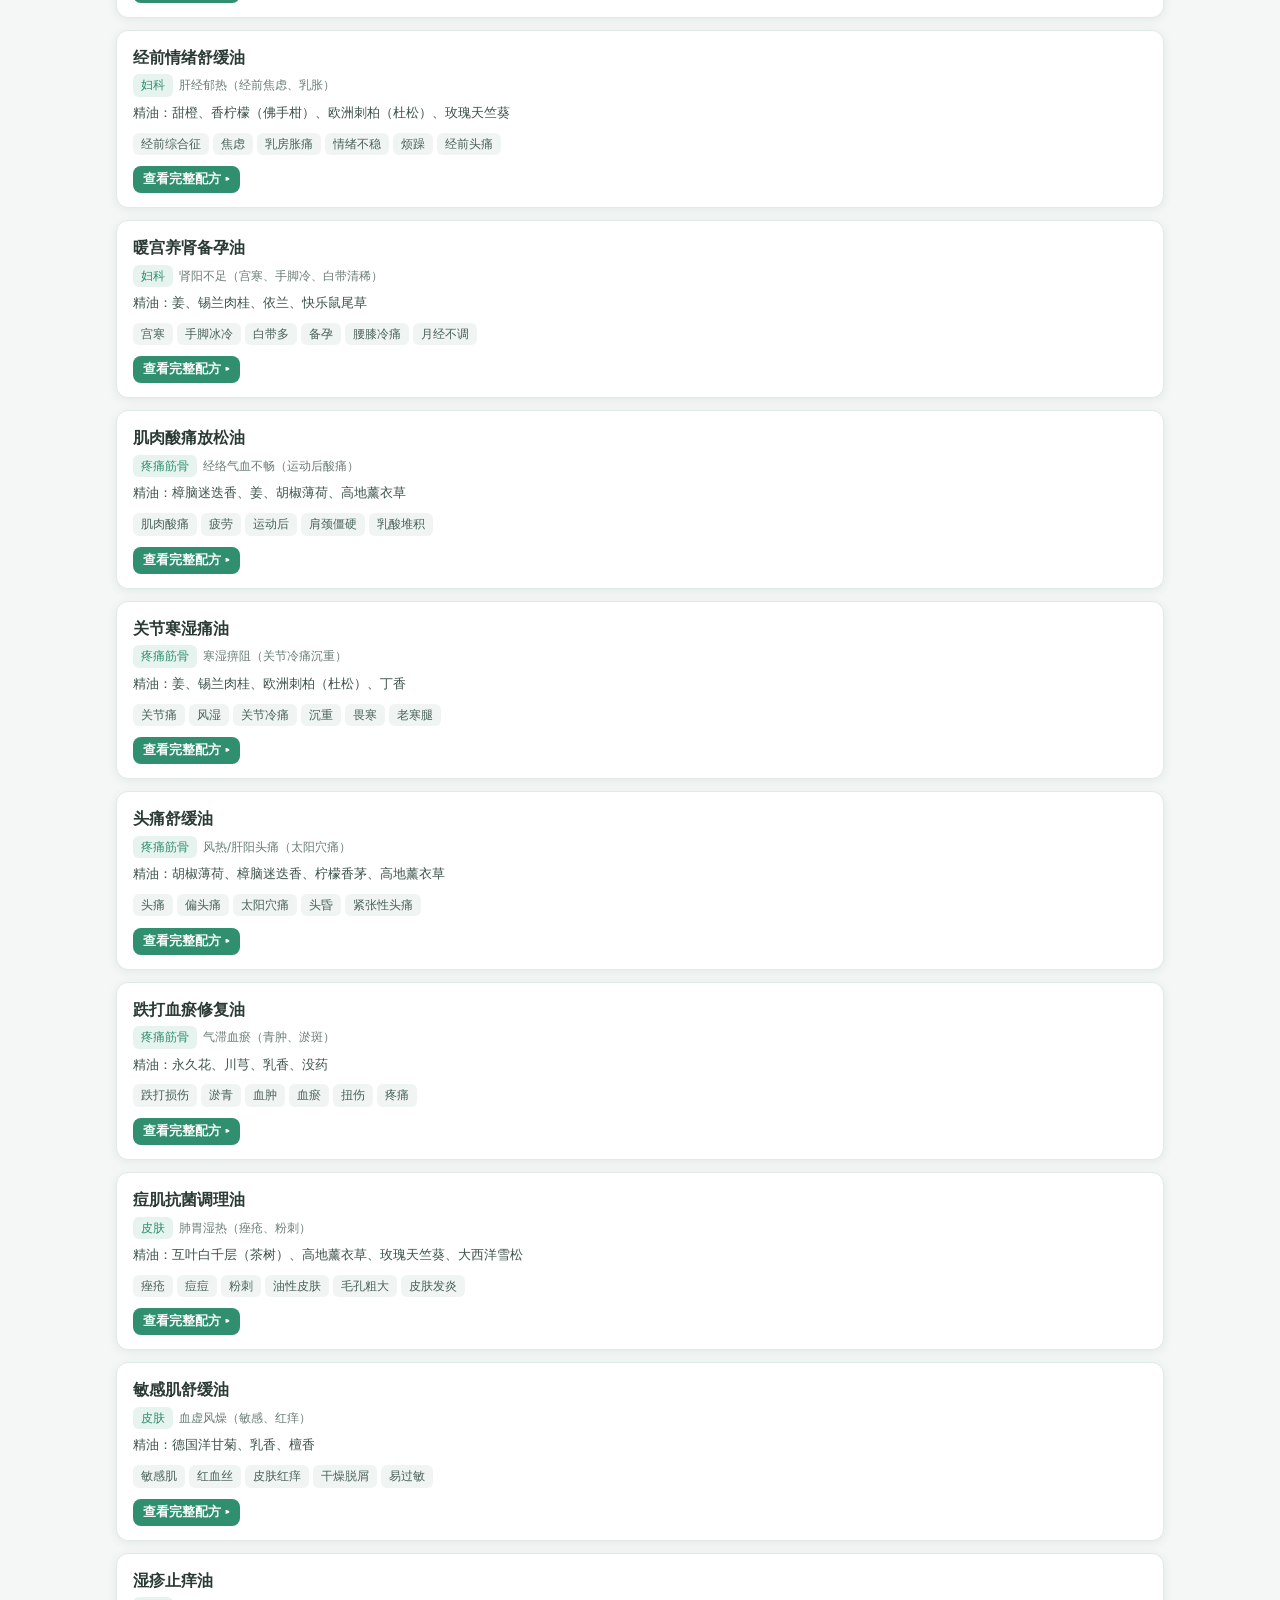
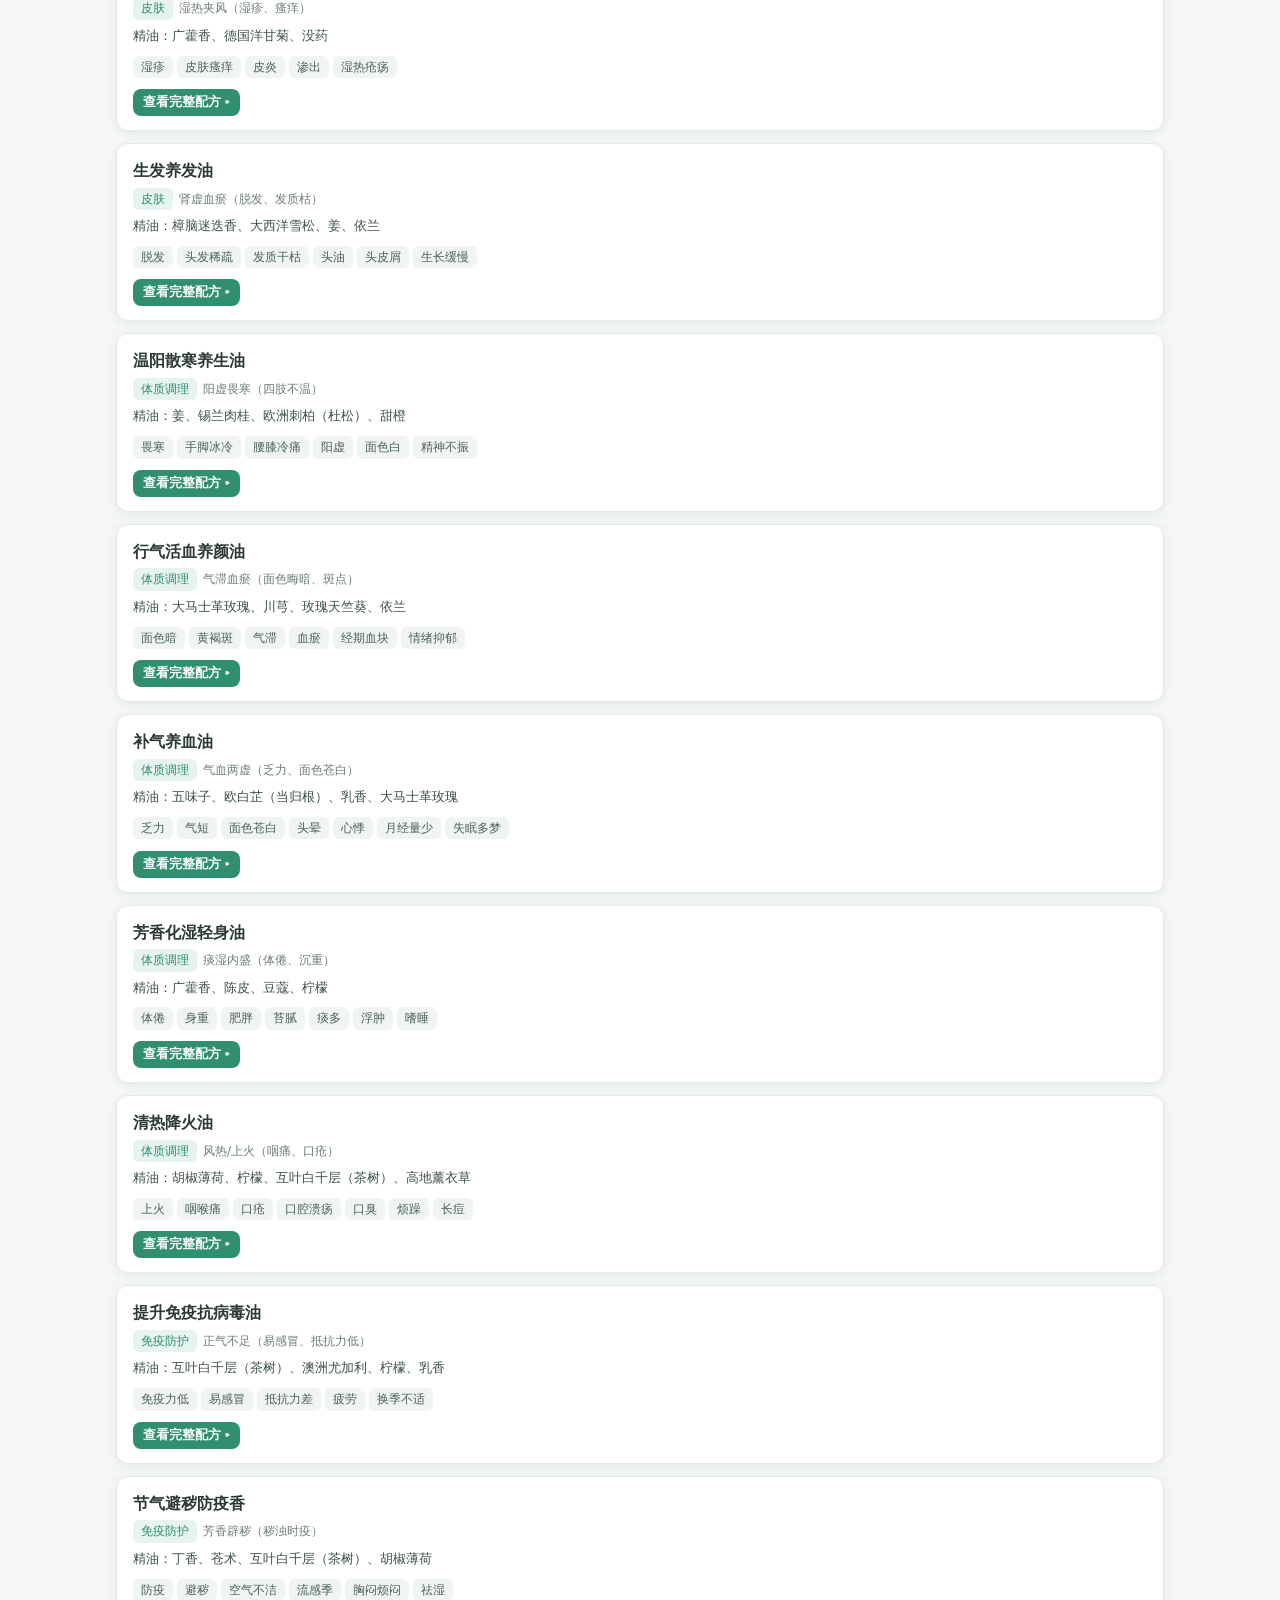
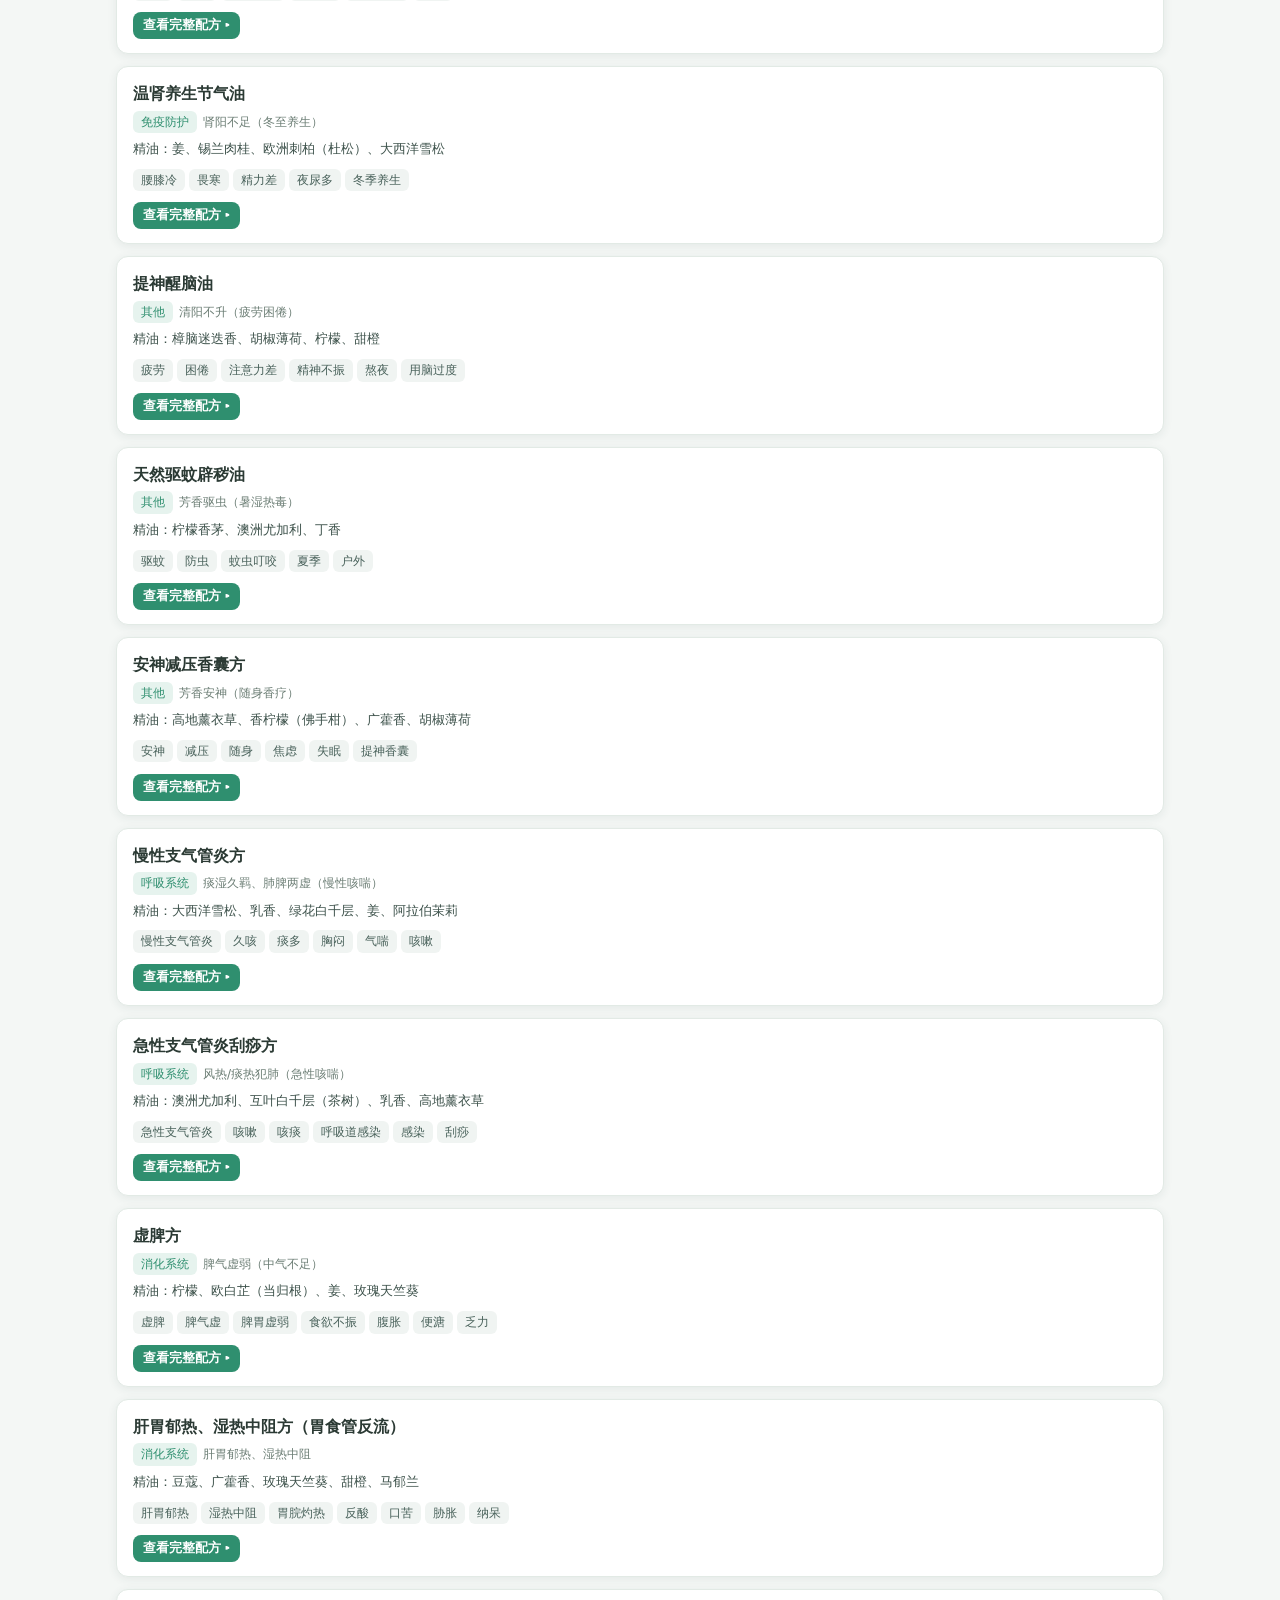
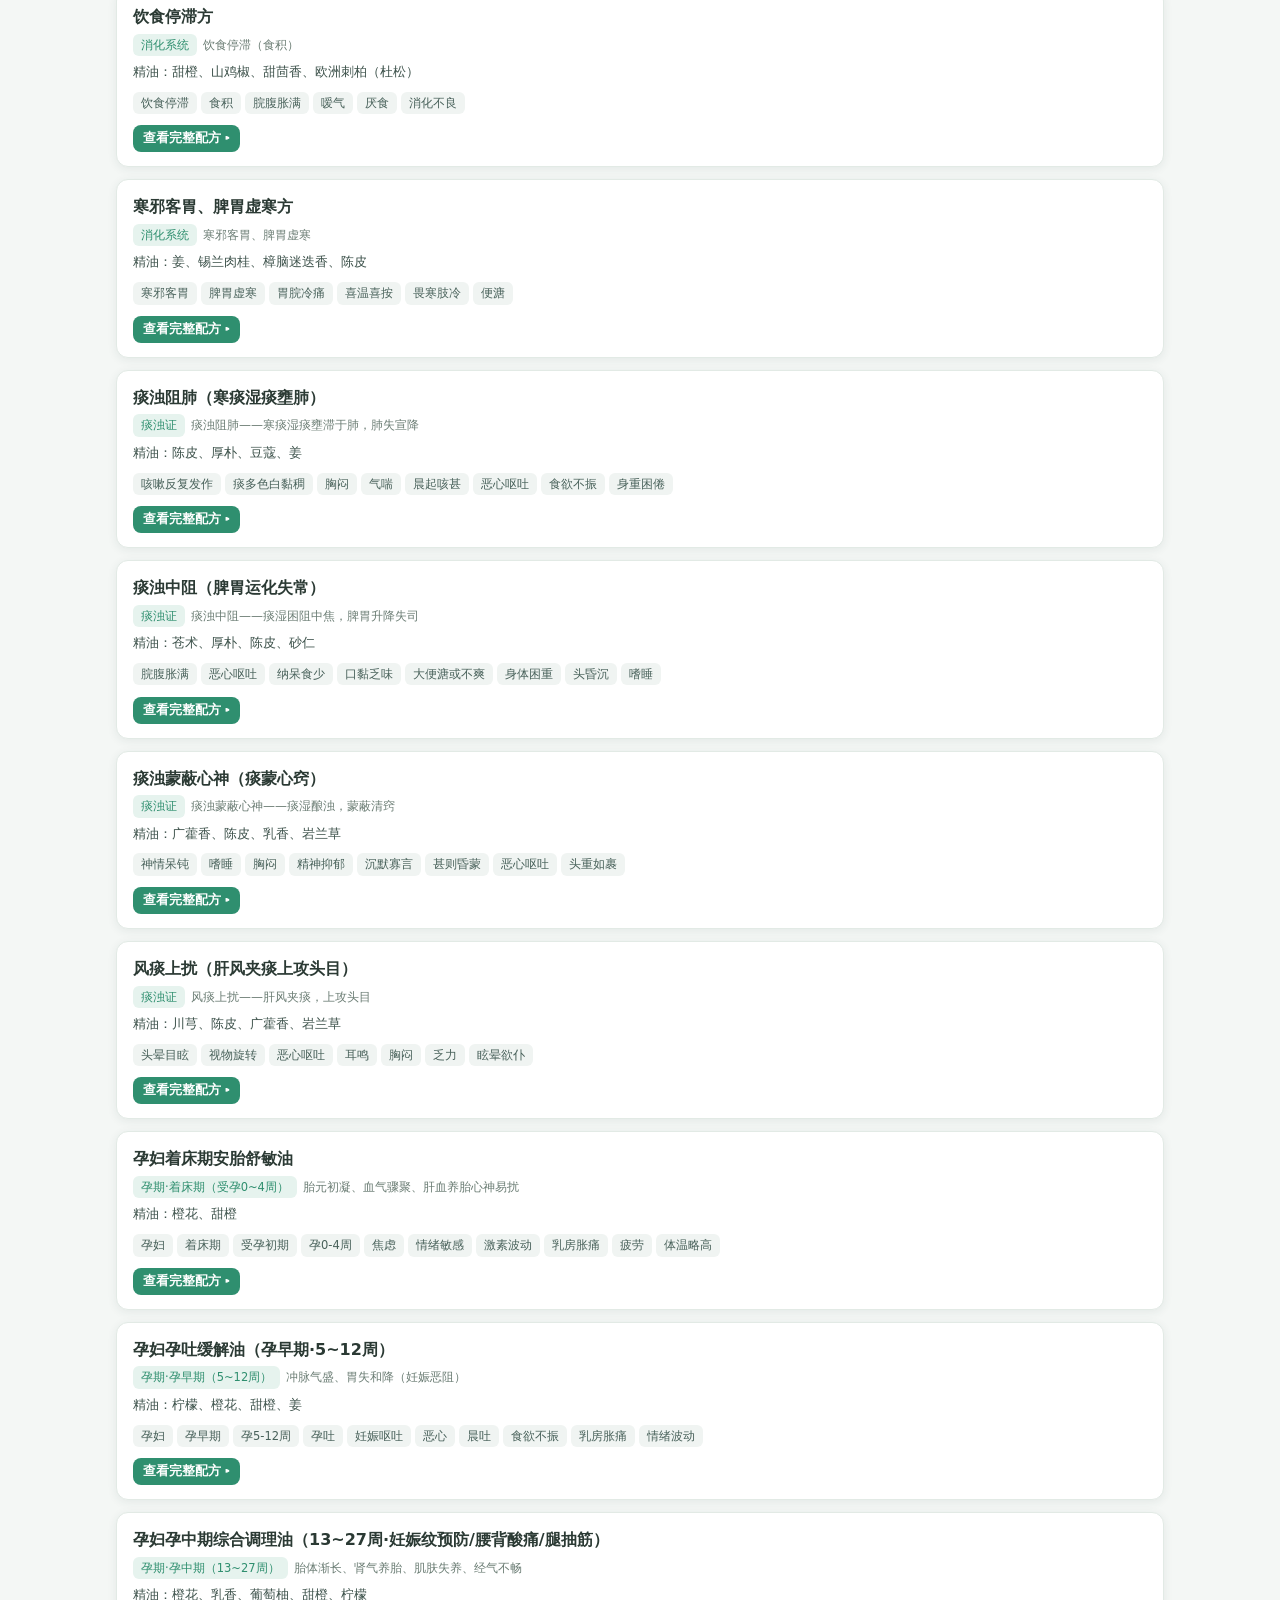
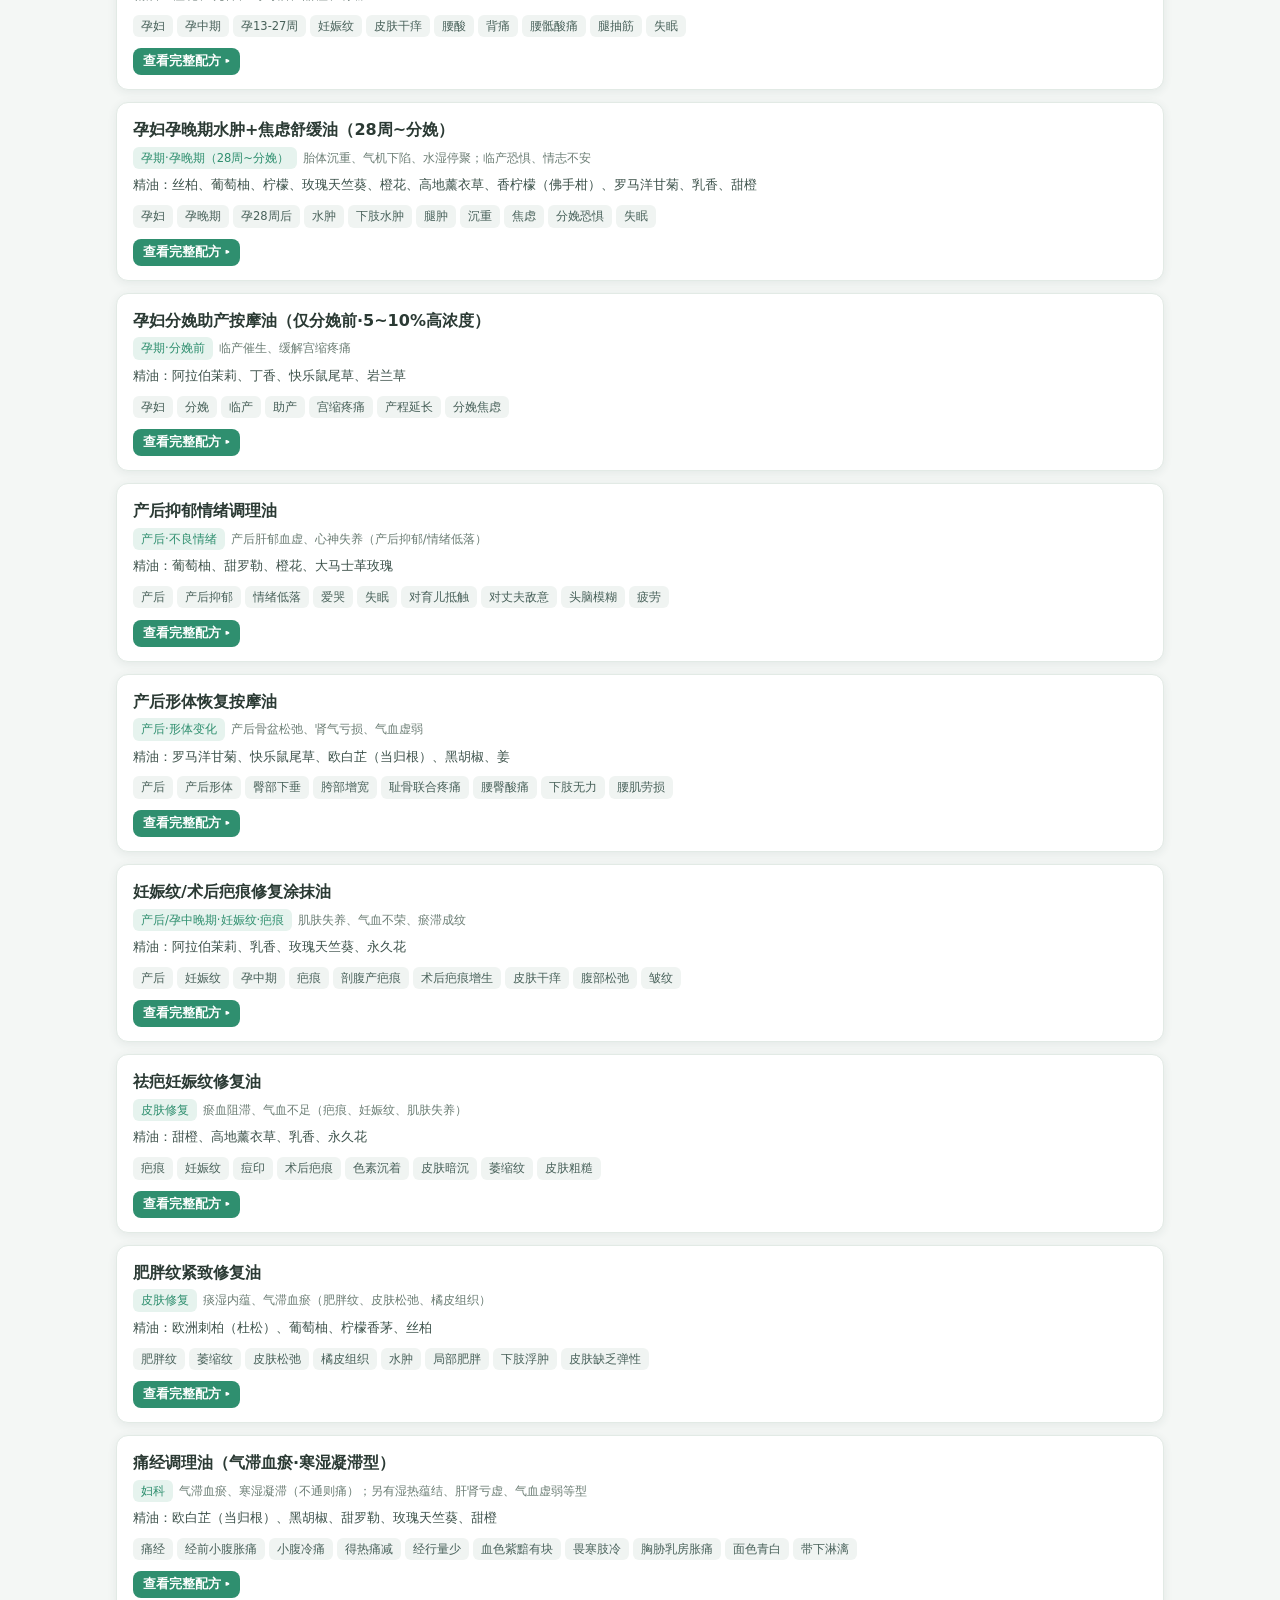
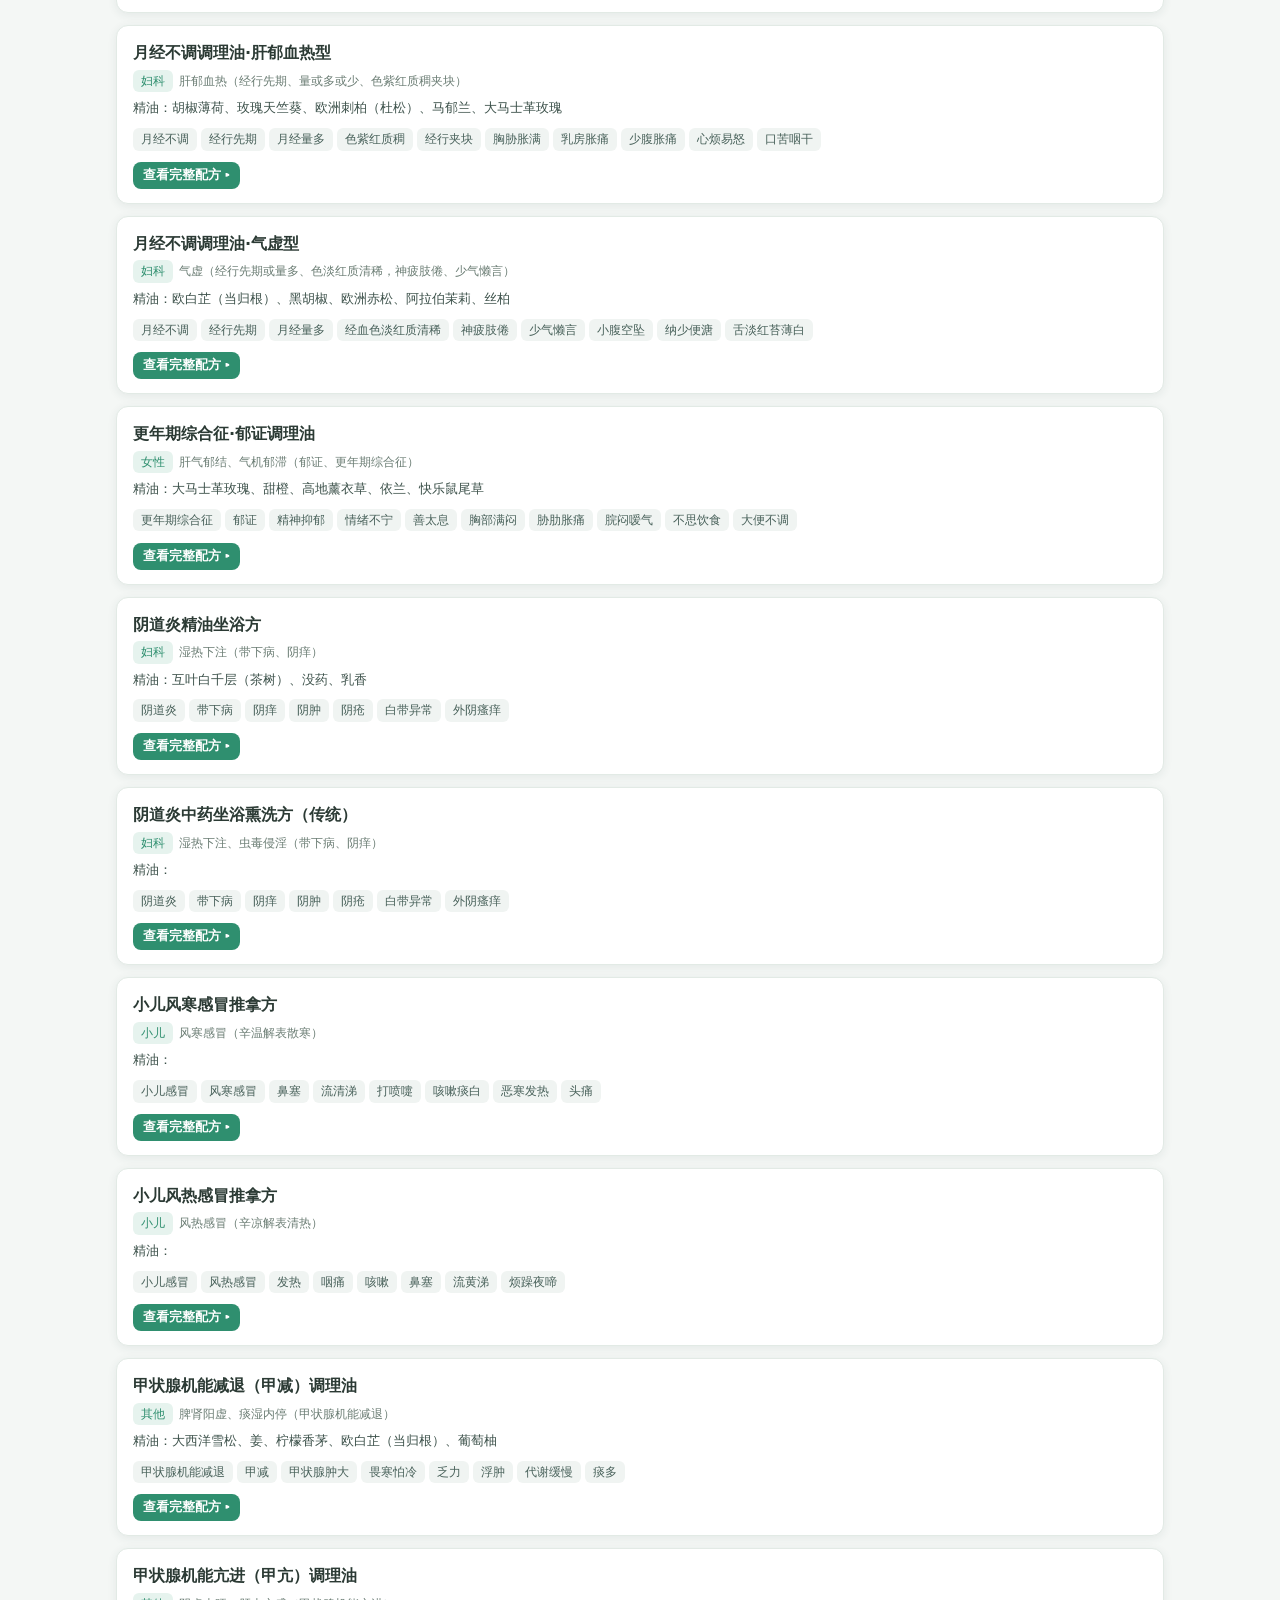
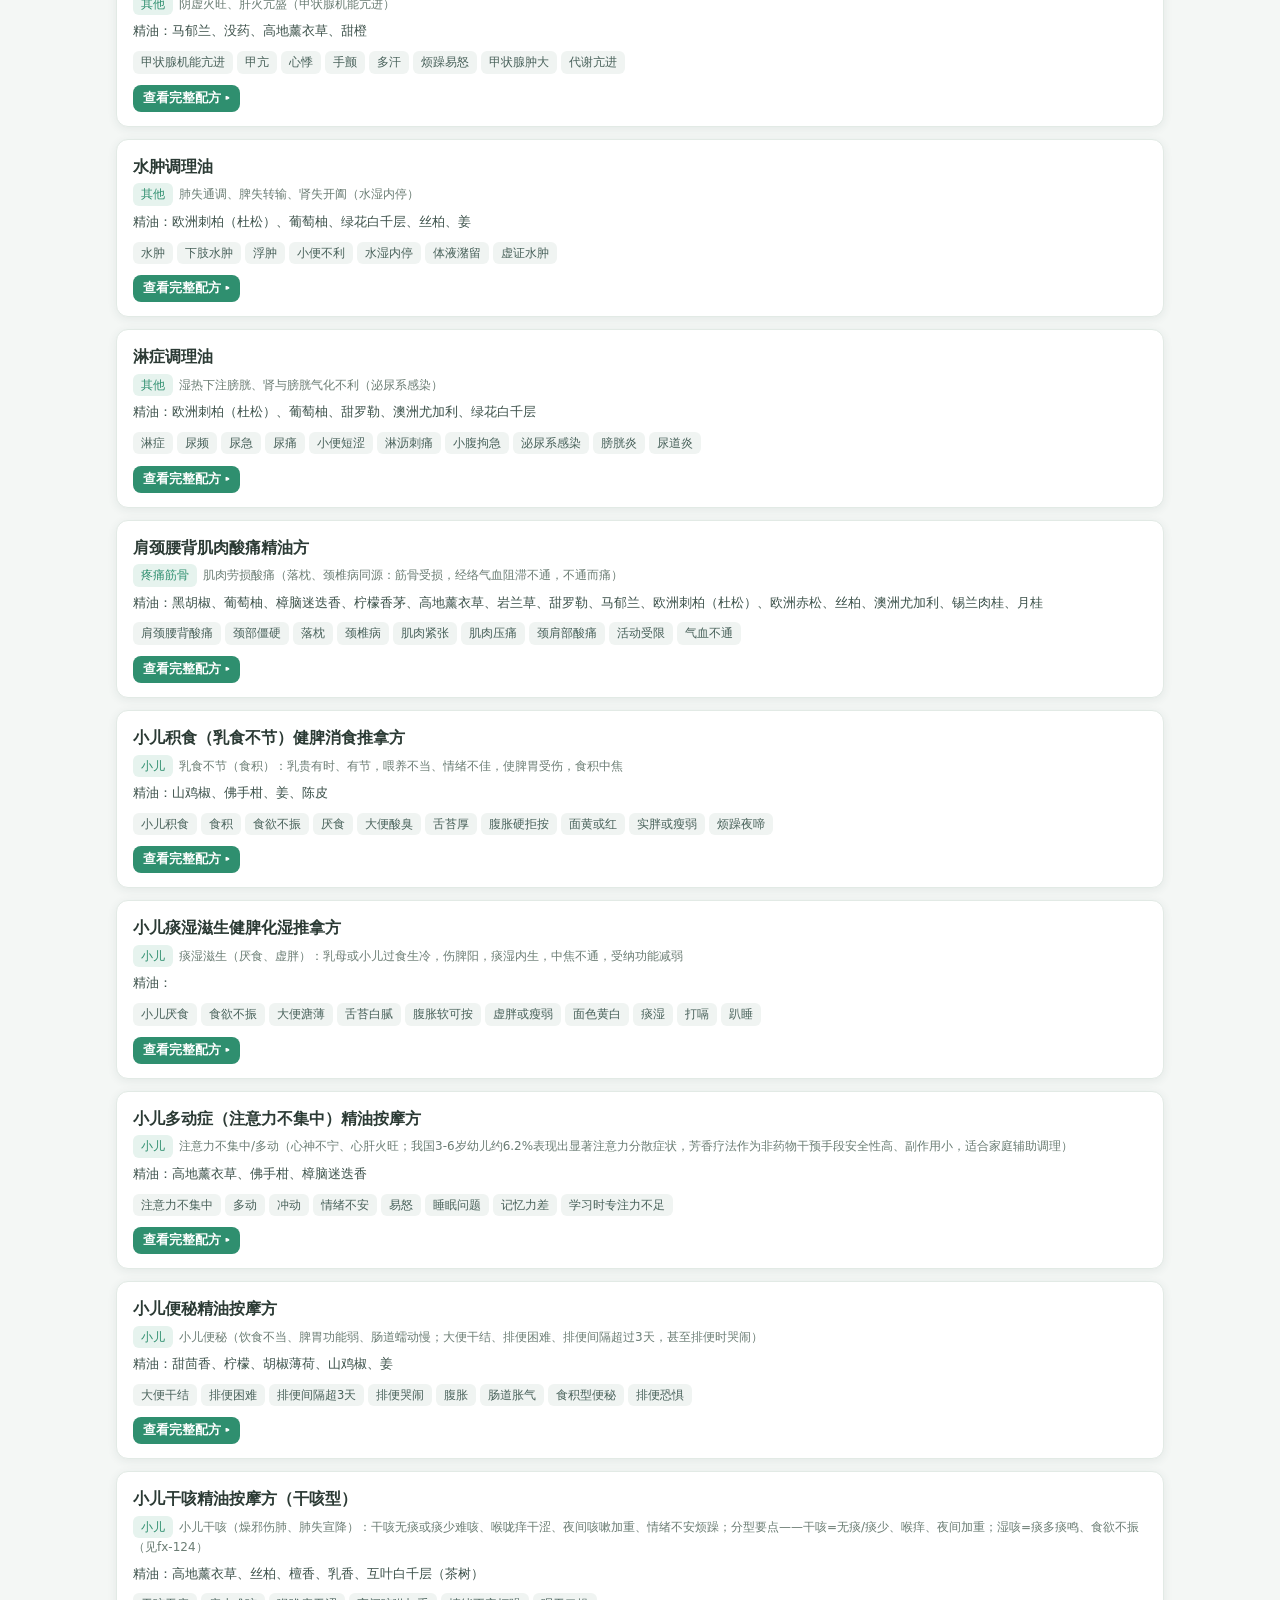
==== commit b934ab06: "fix: 主站经络3D面板加穴位挂图库入口(iframe内按钮主站不可见), 修挂图页返回链接../致404, 主站补favicon抑制 - index.html: 经络3D面板hint行加「📌穴位挂" ====
--- a/index.html
+++ b/index.html
@@ -7,6 +7,7 @@
 <meta http-equiv="Pragma" content="no-cache" />
 <meta http-equiv="Expires" content="0" />
 <title>中医芳香理疗知识库</title>
+<link rel="icon" href="data:,">
 <style>
   :root{
     --bg:#f4f7f5; --panel:#ffffff; --ink:#2b3a34; --muted:#6b7d74;
@@ -619,7 +620,7 @@
 
   <!-- 经络 3D 可视化（独立页面，iframe 嵌入，紧邻剂量计算） -->
   <section id="tab-meridian" style="display:none;">
-    <div class="hint" style="margin-bottom:8px;">🌐 可拖拽旋转、双指/滚轮缩放的 3D 人体经络模型（十四经穴位标注与学习，可开关骨骼/肌肉等系统、点击穴位查看）。手机端同样可触摸操作。<b>需联网</b>加载 3D 引擎。</div>
+    <div class="hint" style="margin-bottom:8px;display:flex;align-items:center;gap:10px;flex-wrap:wrap;"><span>🌐 可拖拽旋转、双指/滚轮缩放的 3D 人体经络模型（十四经穴位标注与学习，可开关骨骼/肌肉等系统、点击穴位查看）。手机端同样可触摸操作。<b>需联网</b>加载 3D 引擎。</span><a class="btn ghost sm" href="acupoint_atlas.html" target="_blank" style="margin-left:auto;white-space:nowrap;">📌 穴位挂图库（手动采集穴位）</a></div>
     <iframe src="human-atlas/index.html" style="width:100%;height:78vh;border:0;border-radius:10px;background:#f5f6f8;" title="经络3D·十四经穴位"></iframe>
   </section>
 
@@ -3590,7 +3591,7 @@
   if(qInput){ qInput.addEventListener('keydown',function(e){ if(e.key==='Enter'){ e.preventDefault(); runSearch(); } }); }
 
   // 显示当前版本号（用户可肉眼判断是否最新）
-  try{ var t=document.getElementById('buildTag'); if(t) t.textContent='build 20261026g · 更新于 2026-10-26 · v1.7.0 新增精油血压影响标注(升/降血压红蓝警示)'; }catch(e){}
+  try{ var t=document.getElementById('buildTag'); if(t) t.textContent='build 20261027a · 更新于 2026-10-27 · 新增穴位挂图资料库(手动采集+快速定位)'; }catch(e){}
 
   // URL 加 ?mb=1 跳过须知弹窗（便于调试/截图/分享特定步骤截图）
   try{
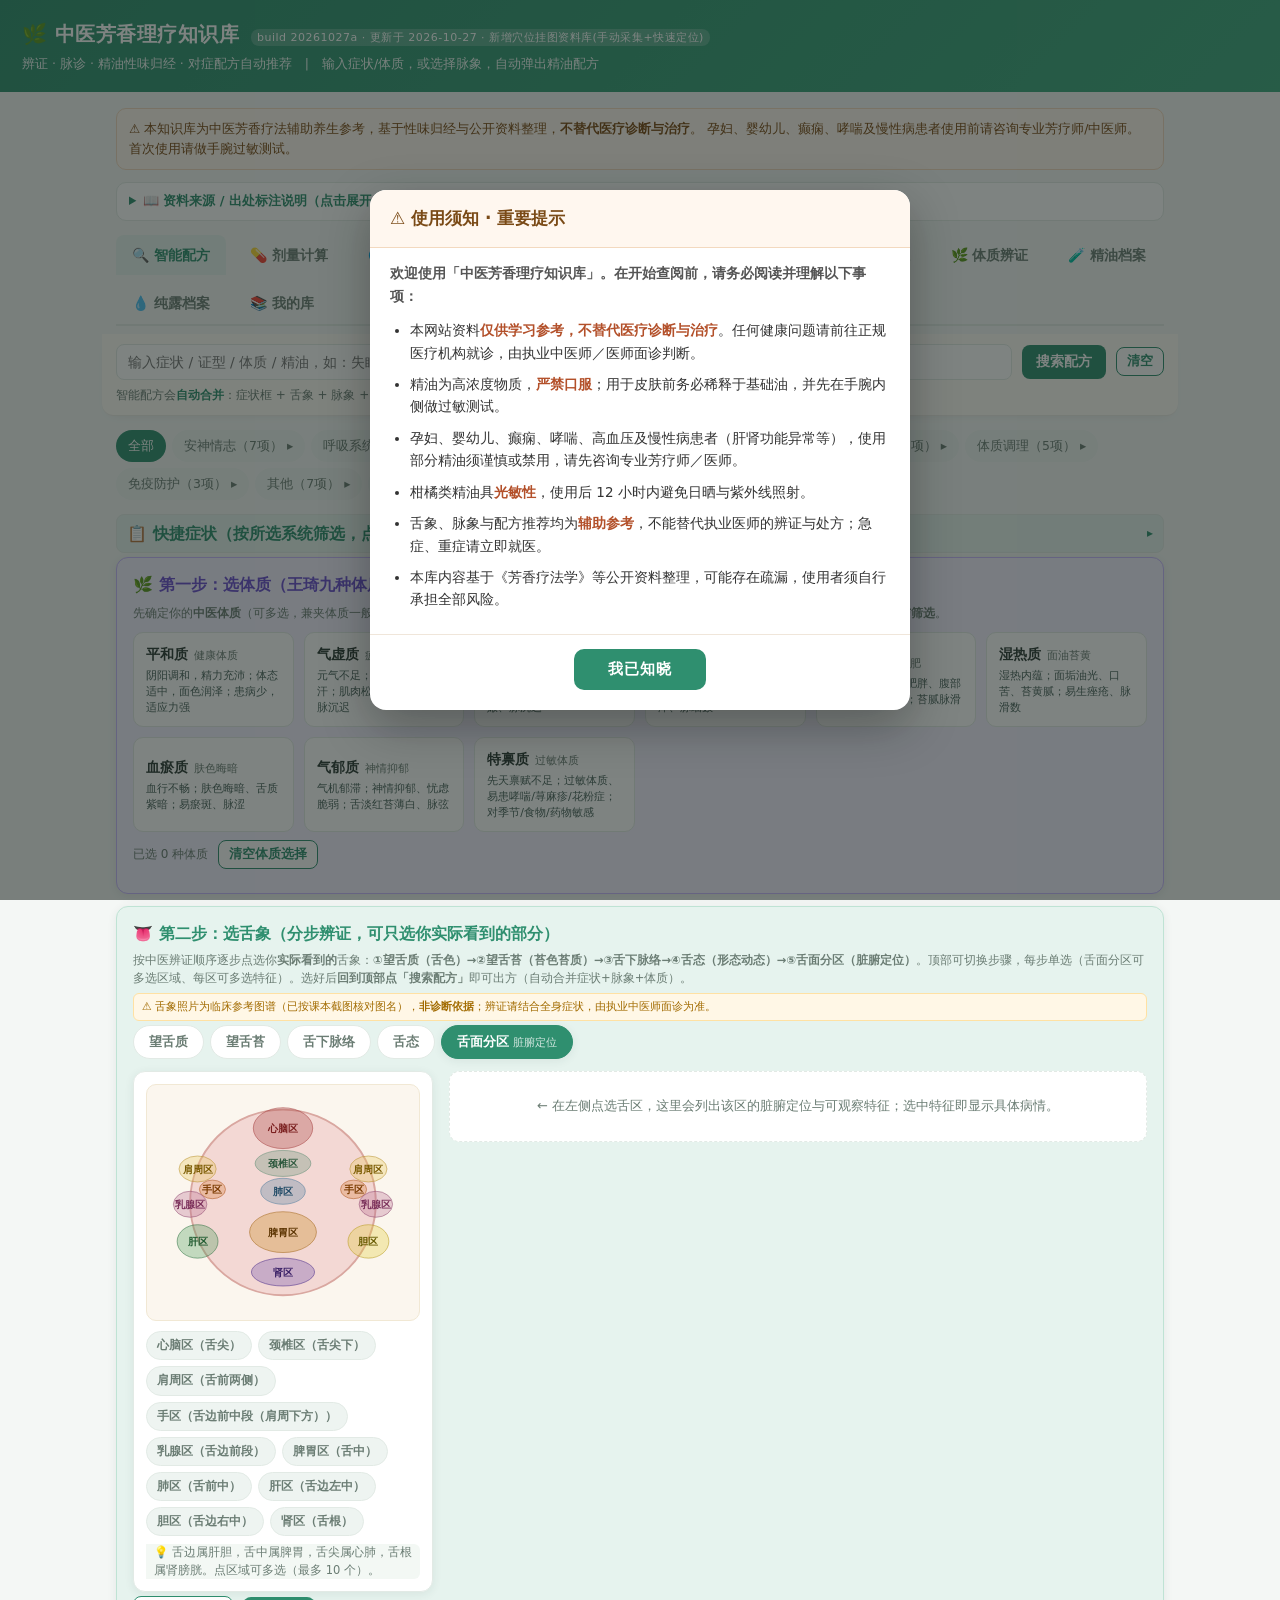
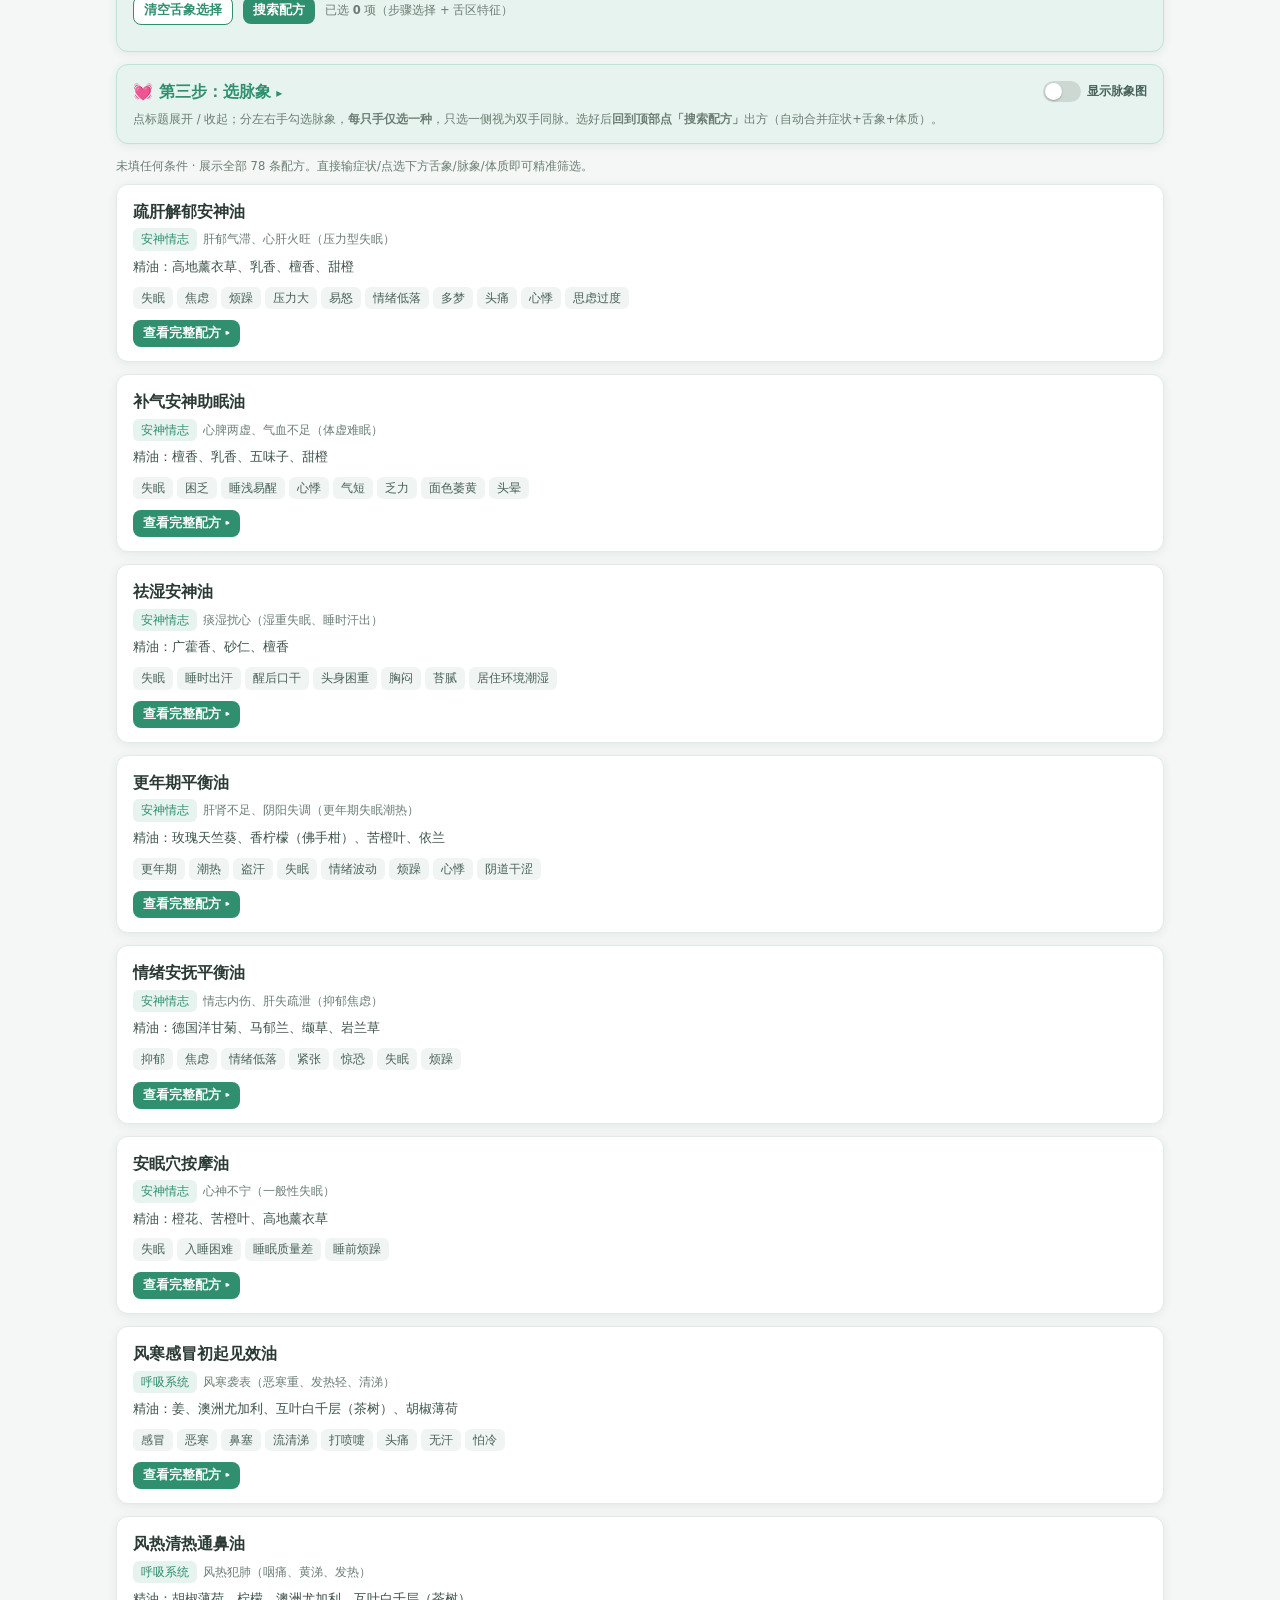
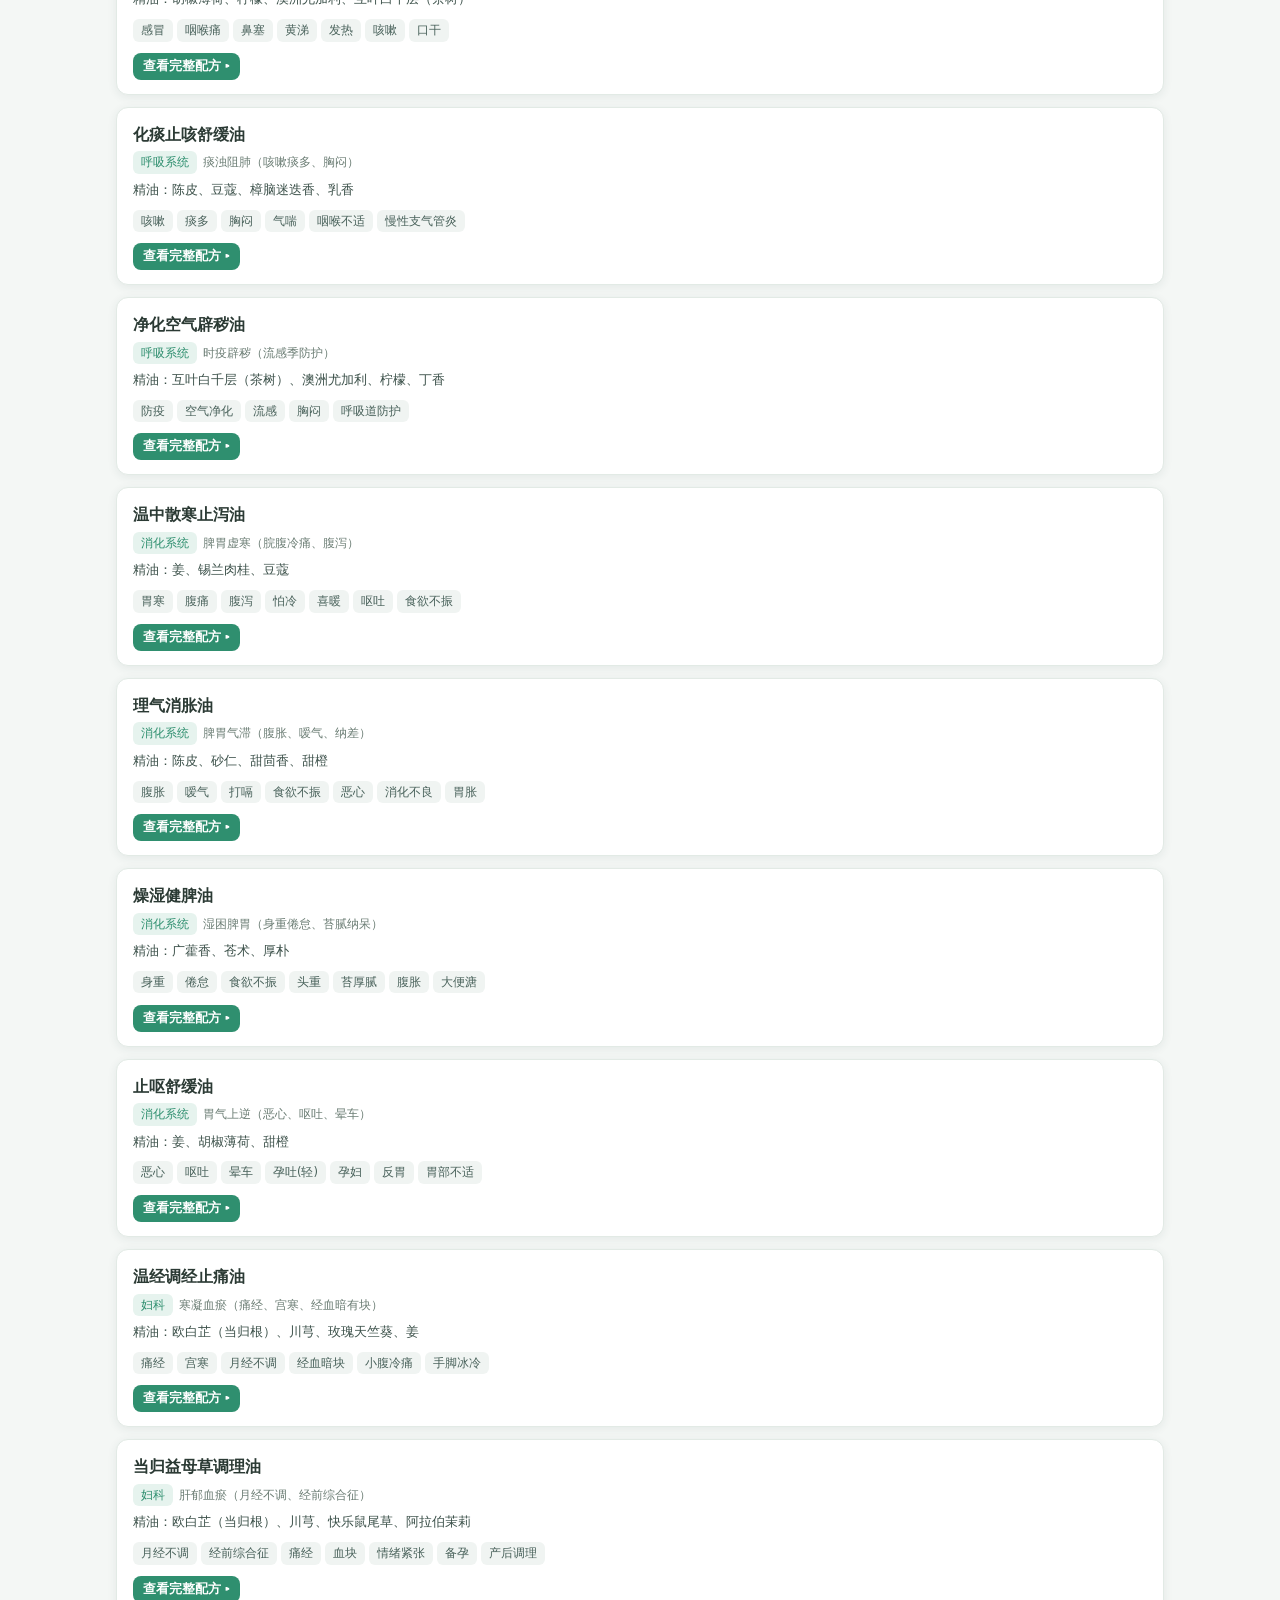
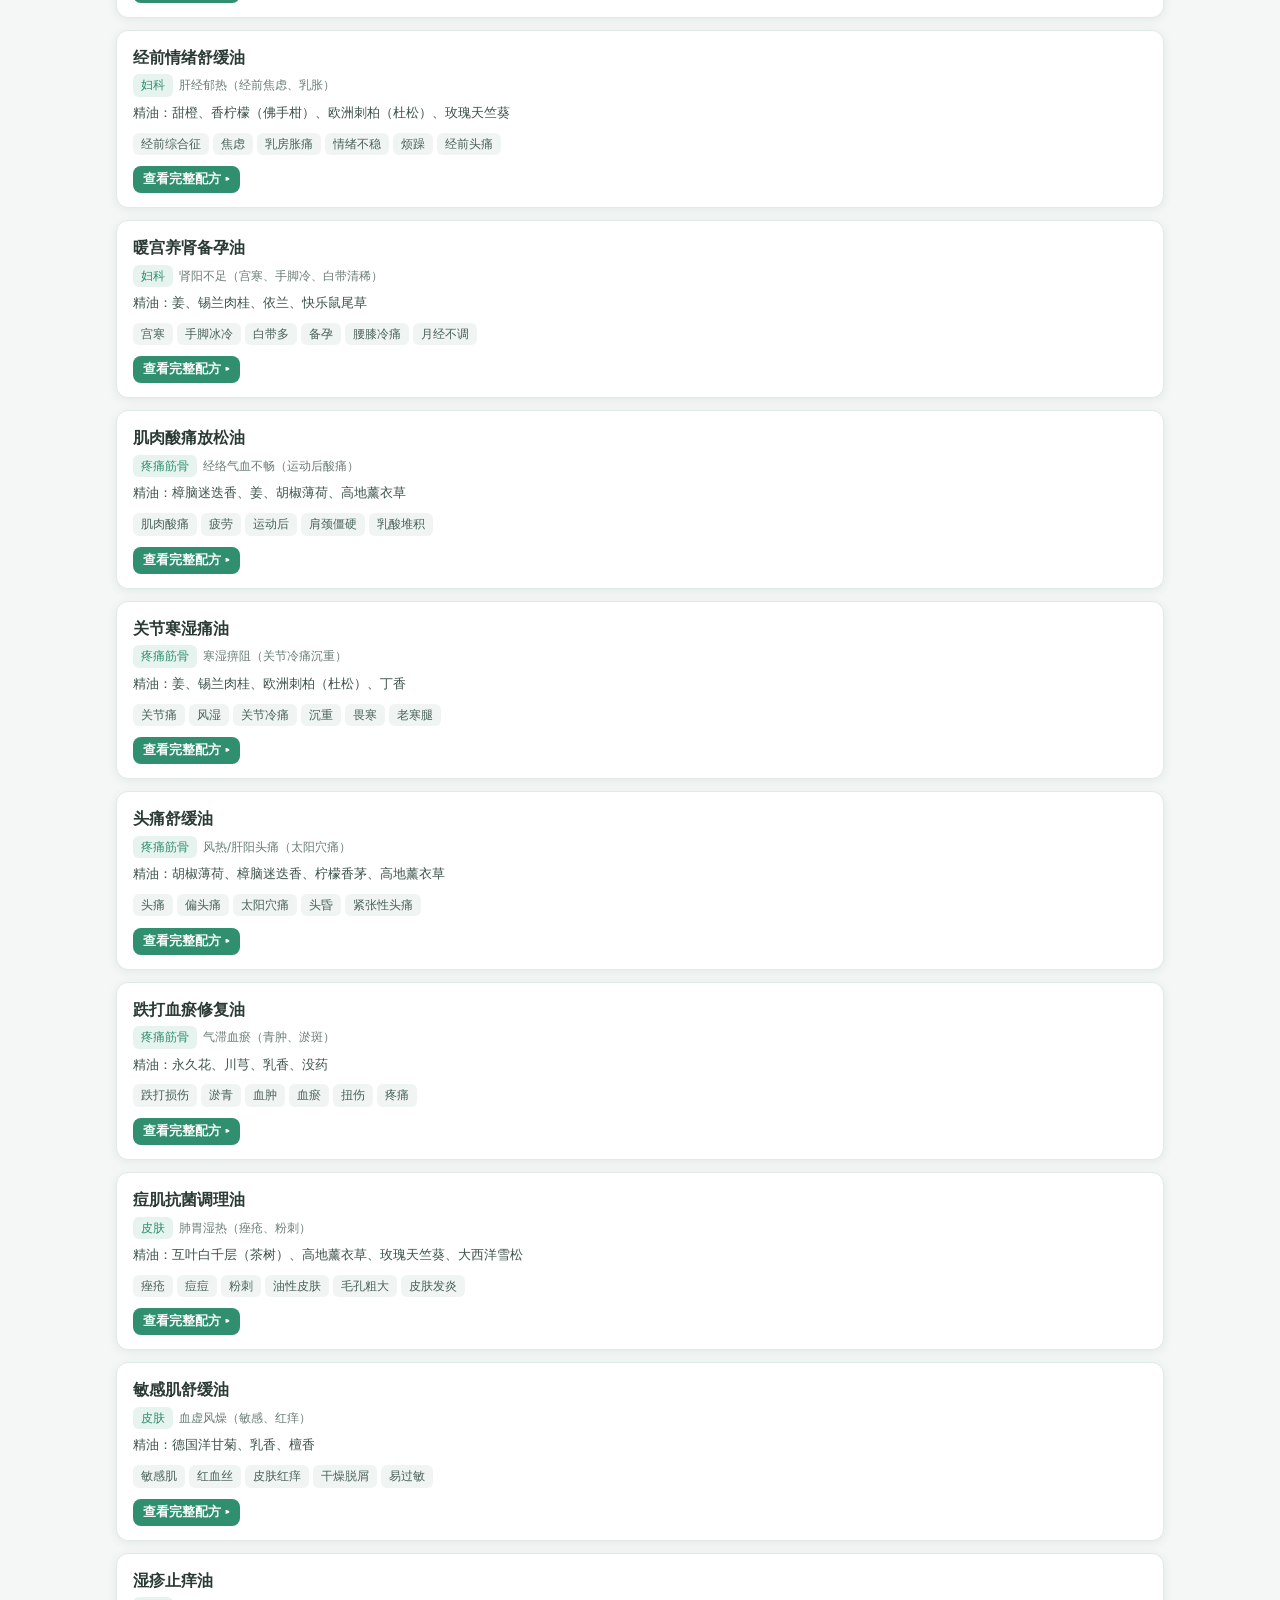
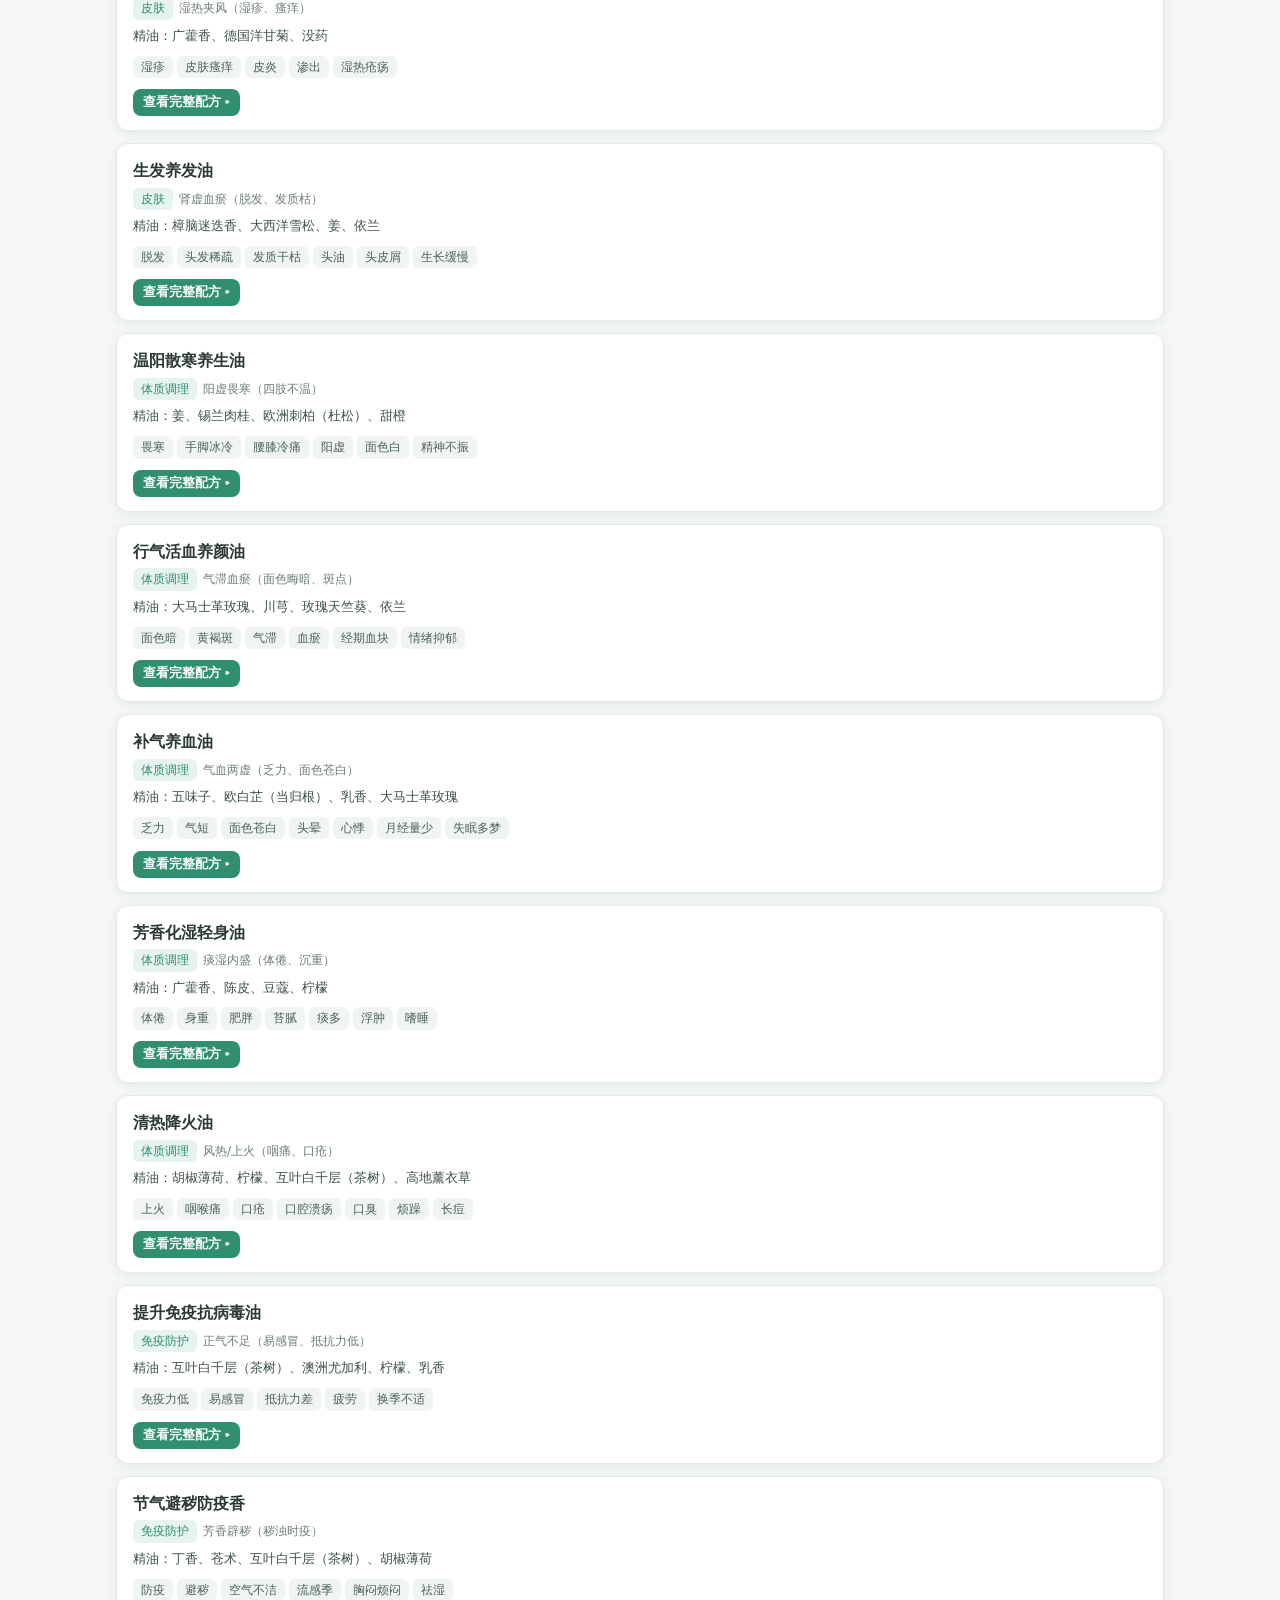
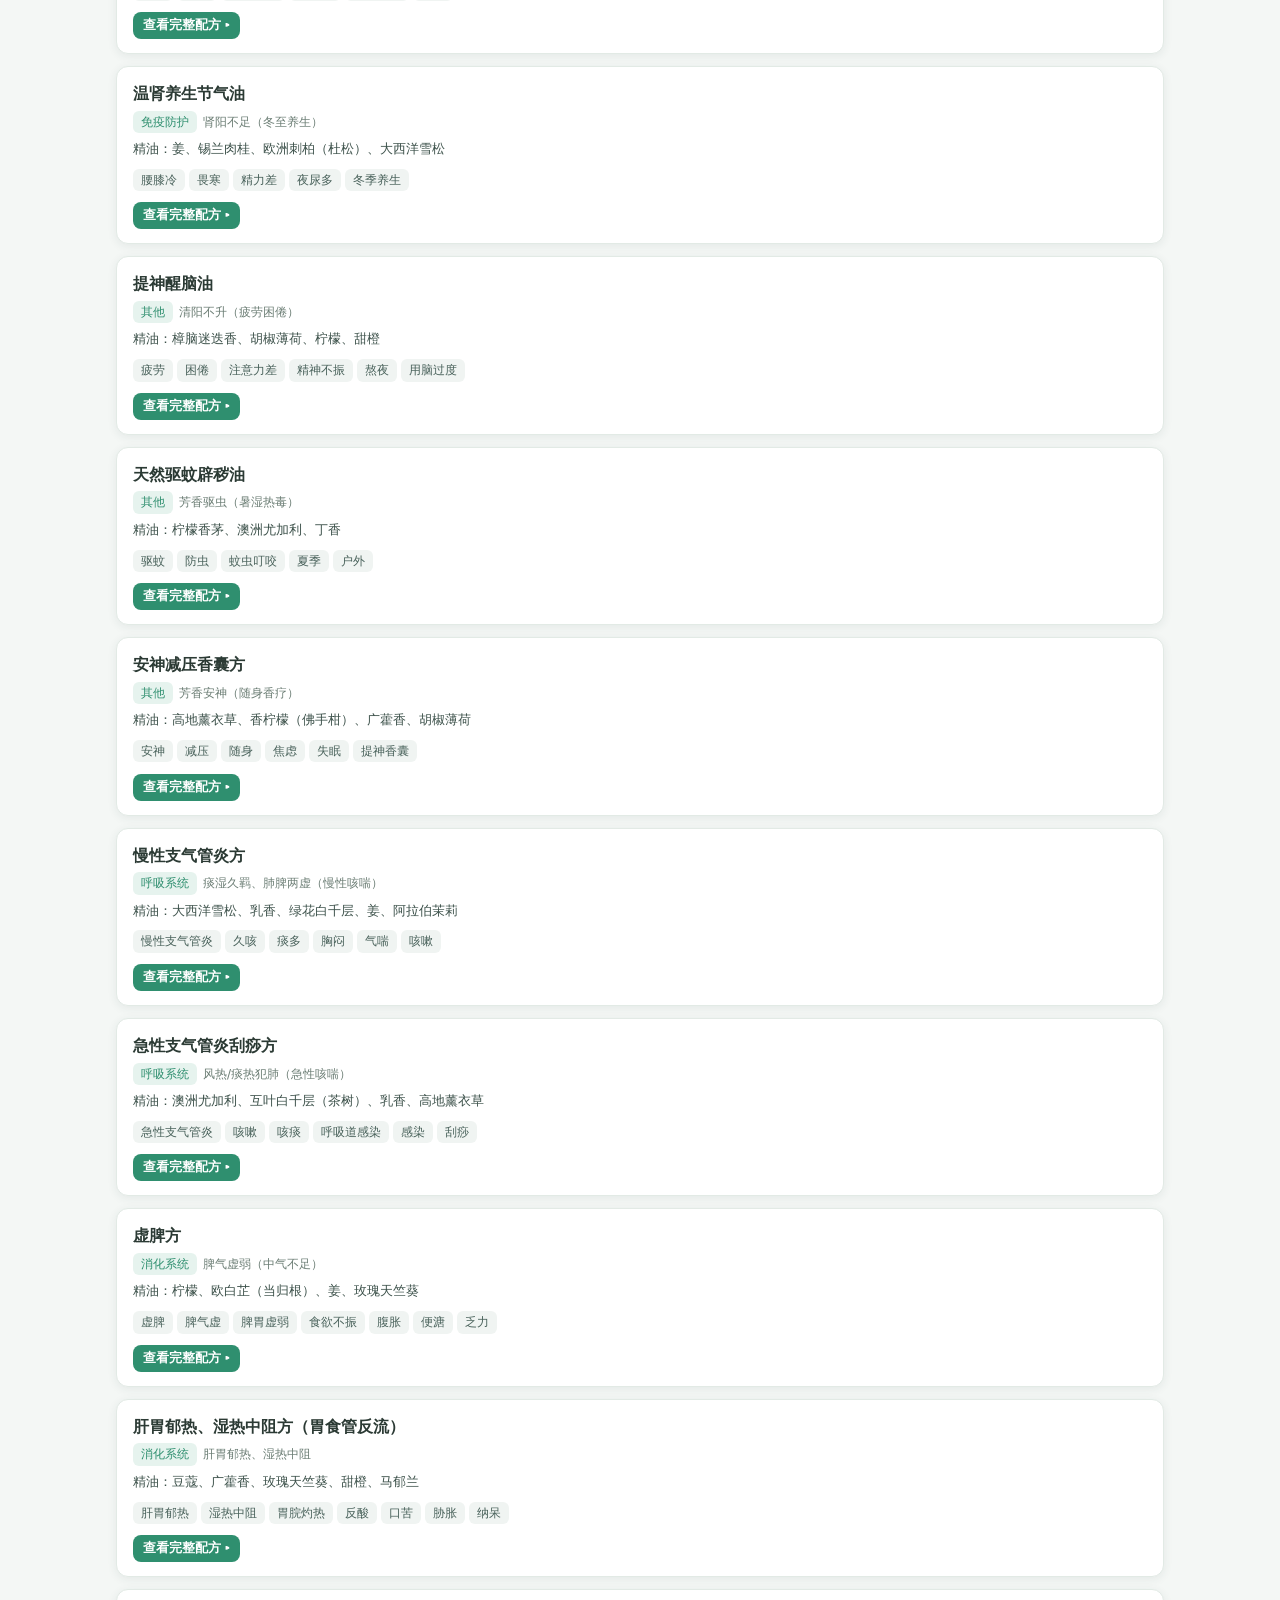
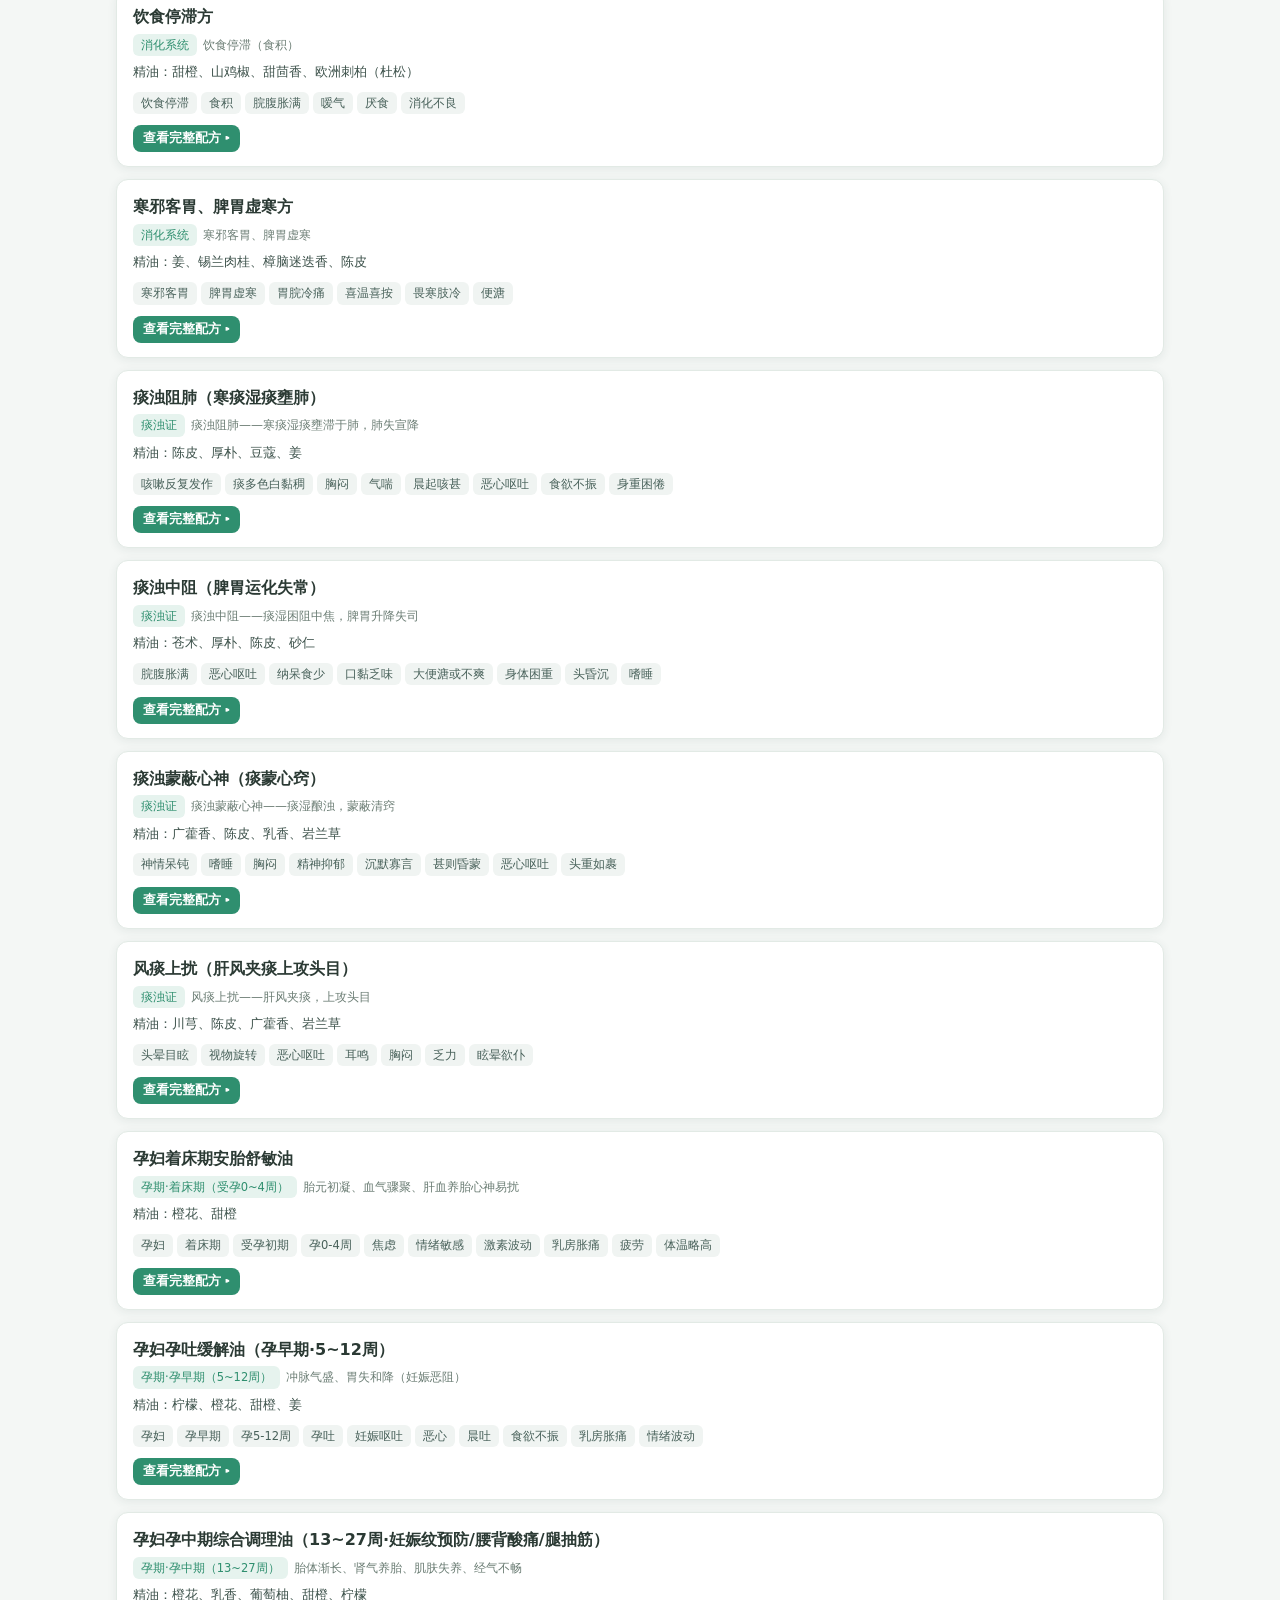
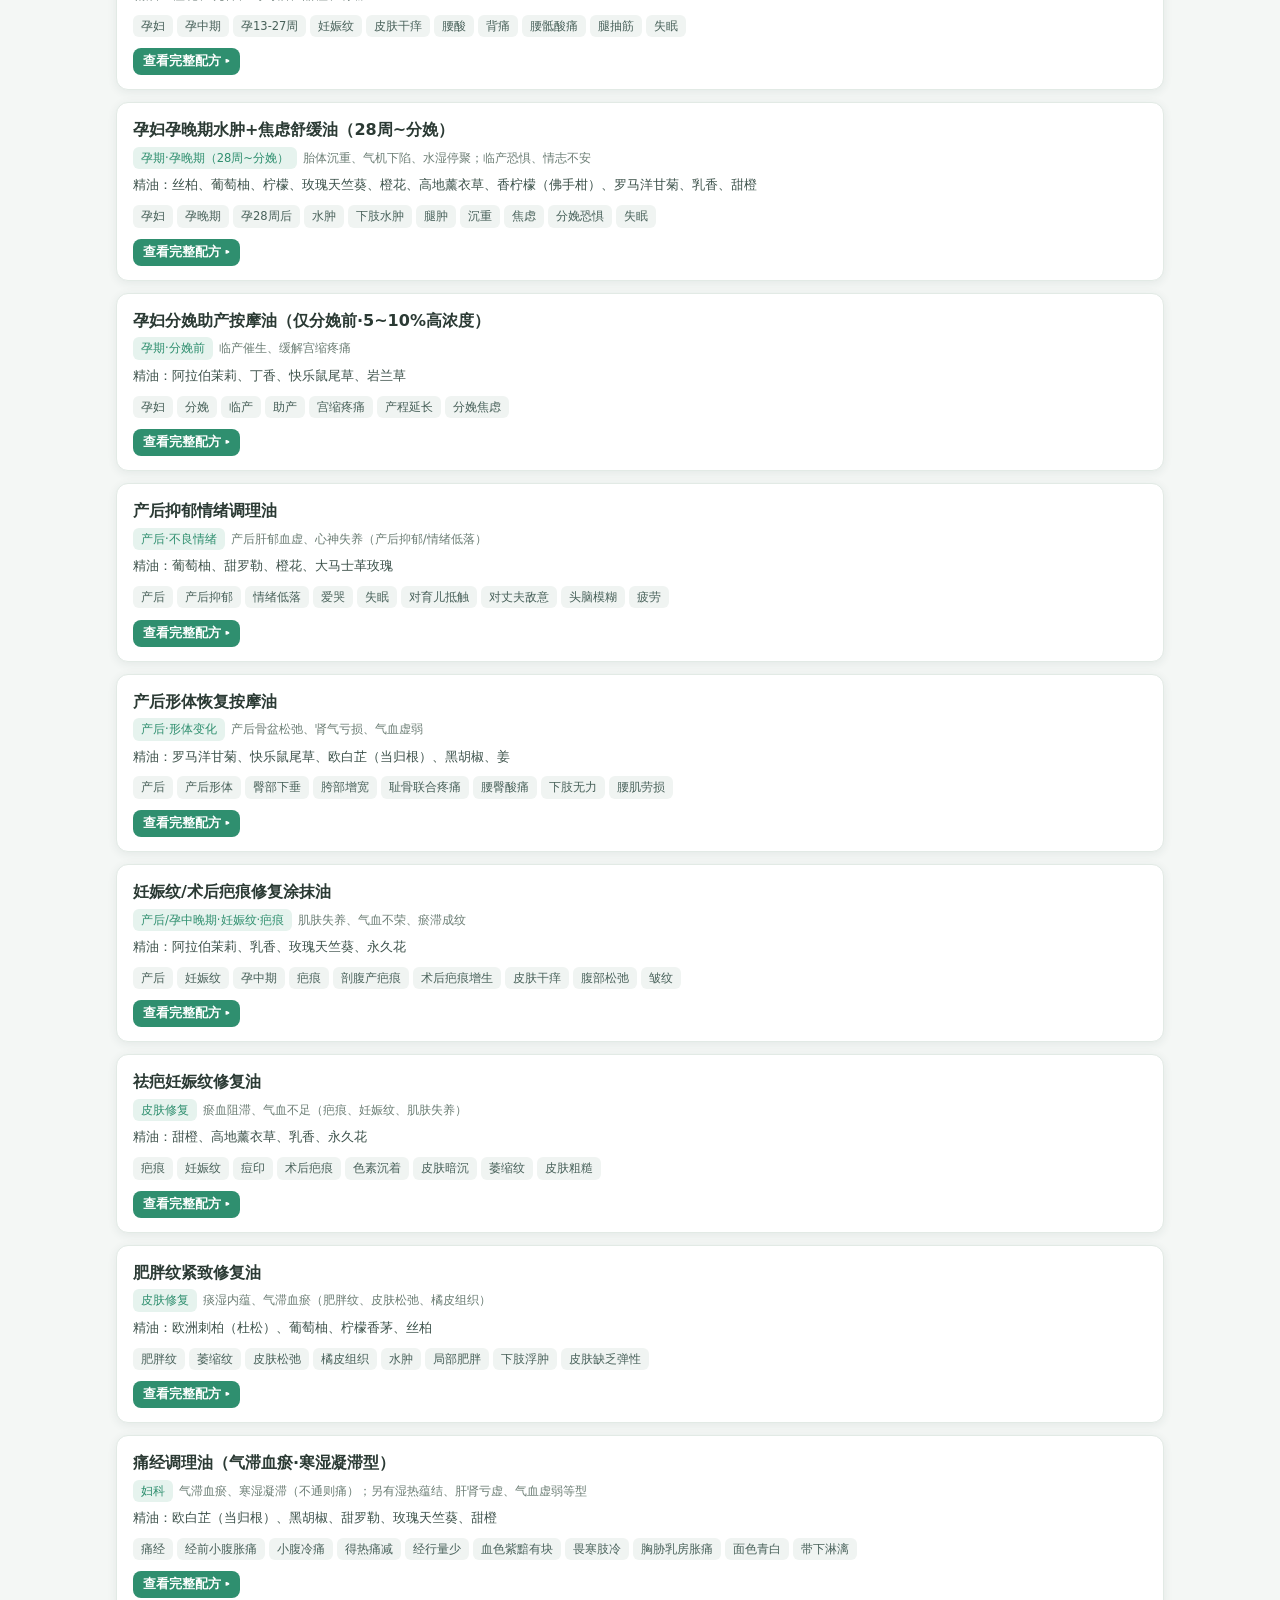
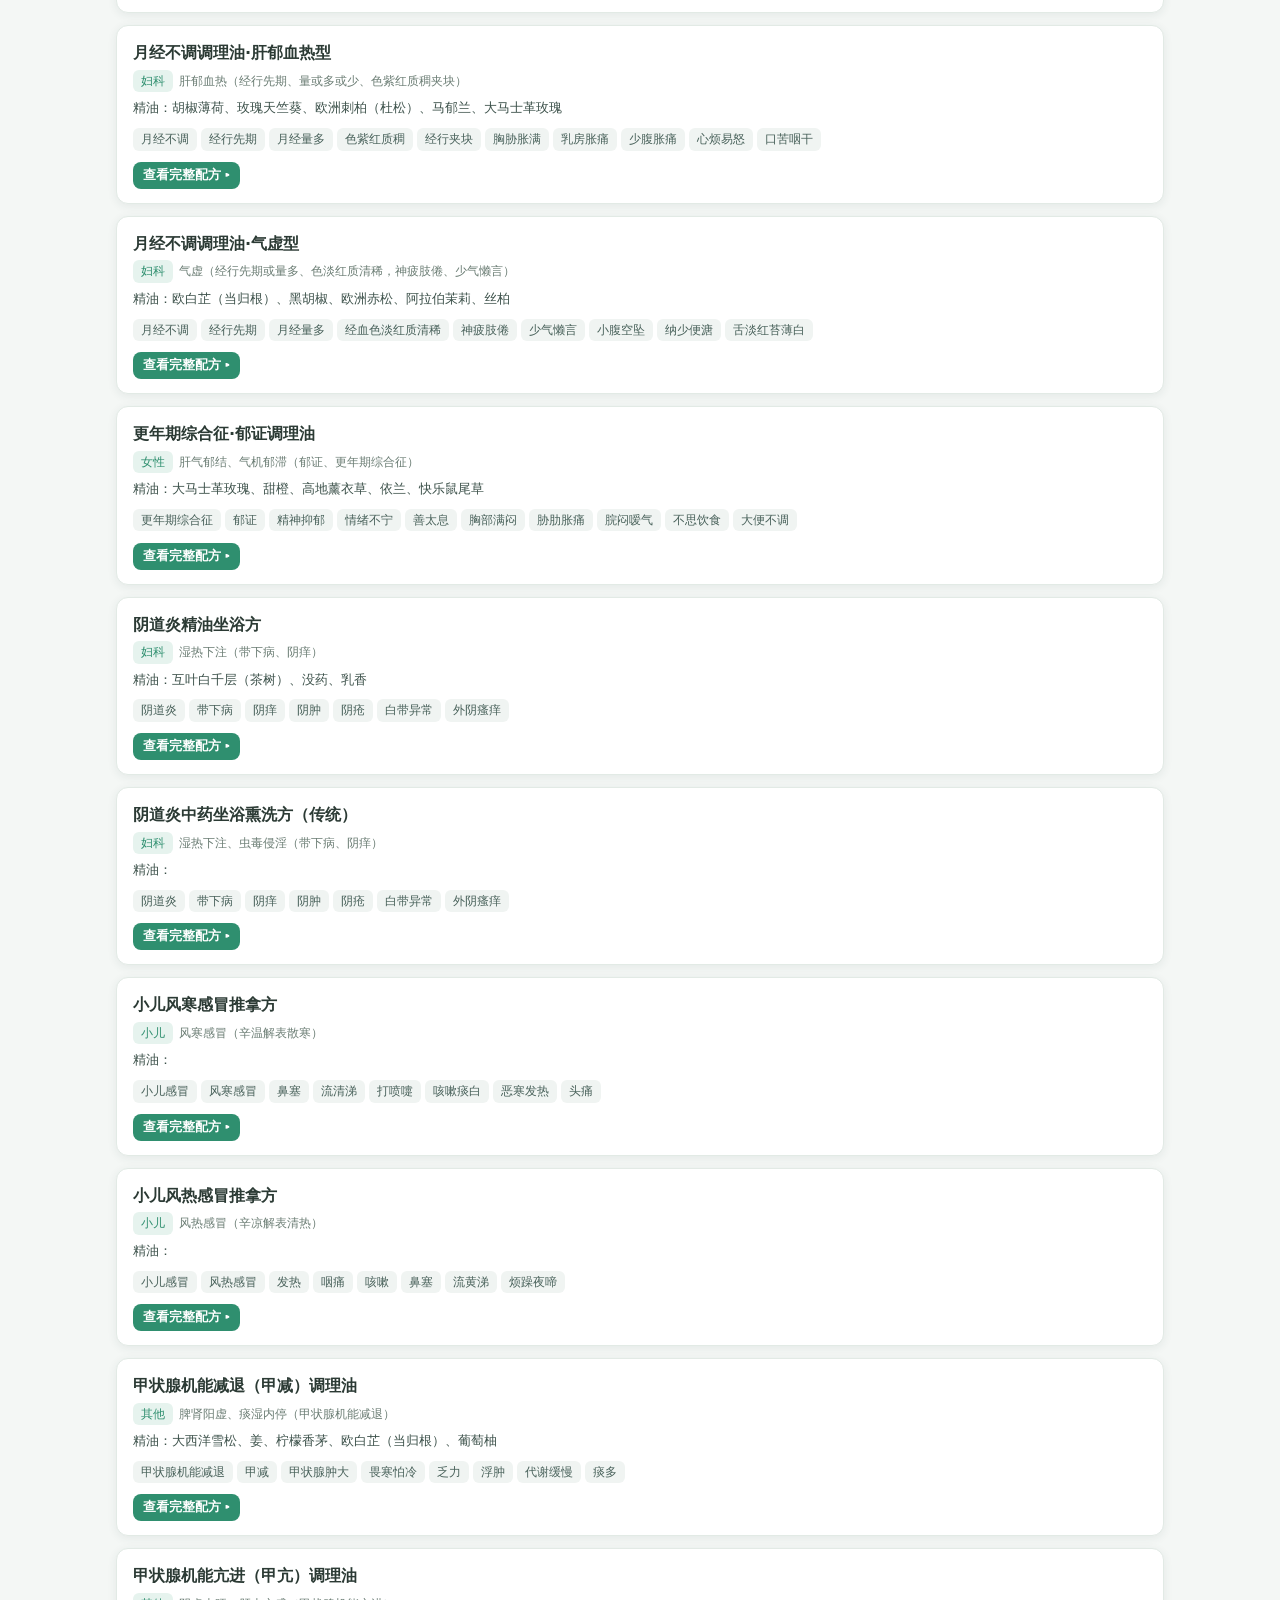
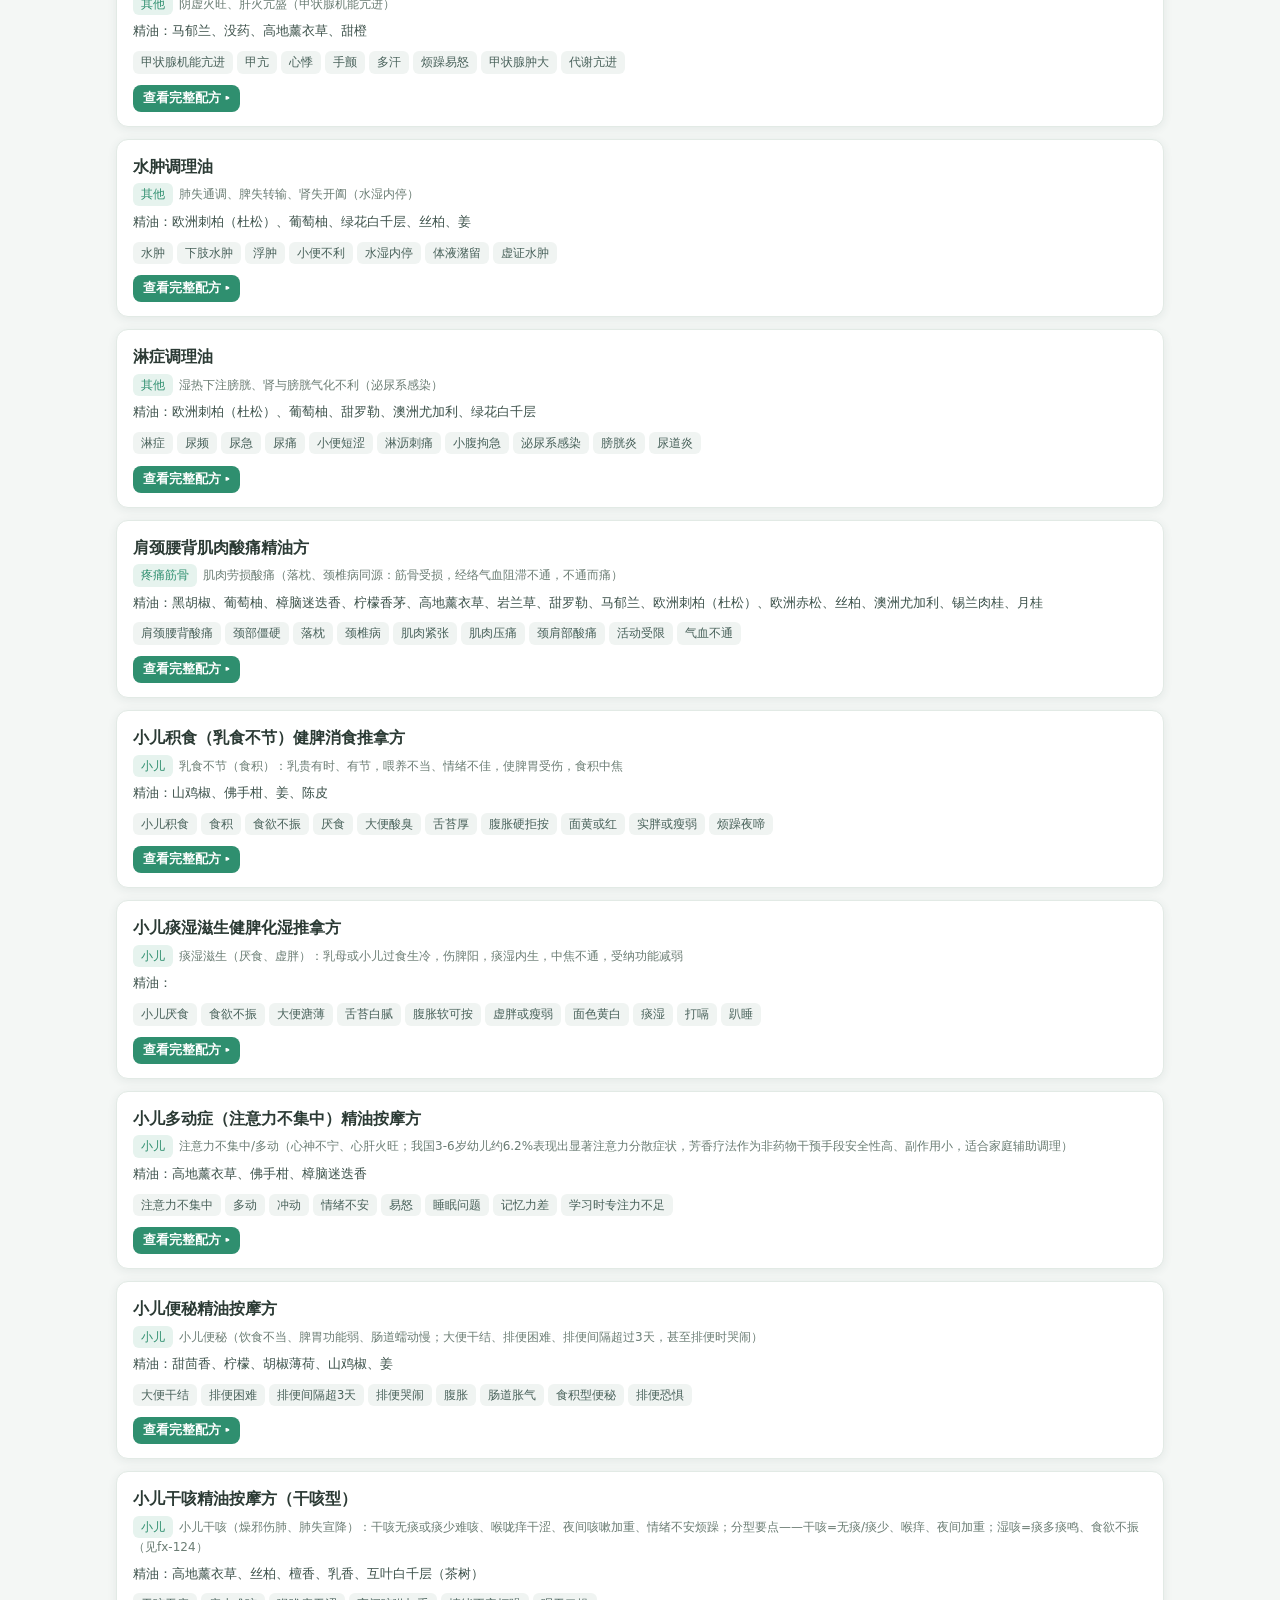
==== commit 06bd72eb: "feat: 经络3D面板全屏化——iframe破格撑满窗口宽(100vw)并加高至90vh - 原先iframe受.wrap(max-width:1080px)限宽, 宽屏下3D只占中间一小条 - 破" ====
--- a/index.html
+++ b/index.html
@@ -1,3620 +1,3620 @@
-<!DOCTYPE html>
-<html lang="zh-CN">
-<head>
-<meta charset="UTF-8" />
-<meta name="viewport" content="width=device-width, initial-scale=1.0" />
-<meta http-equiv="Cache-Control" content="no-cache, no-store, must-revalidate" />
-<meta http-equiv="Pragma" content="no-cache" />
-<meta http-equiv="Expires" content="0" />
-<title>中医芳香理疗知识库</title>
-<link rel="icon" href="data:,">
-<style>
-  :root{
-    --bg:#f4f7f5; --panel:#ffffff; --ink:#2b3a34; --muted:#6b7d74;
-    --line:#e2eae5; --accent:#2f8f6f; --accent-soft:#e6f3ee; --warn:#b5651d;
-    --chip:#eef4f1; --shadow:0 2px 10px rgba(40,70,60,.08);
-  }
-  *{box-sizing:border-box;}
-  body{margin:0;font-family:"PingFang SC","Microsoft YaHei",system-ui,sans-serif;
-    background:var(--bg);color:var(--ink);line-height:1.6;}
-  header{background:linear-gradient(135deg,#2f8f6f,#3fa97f);color:#fff;padding:18px 22px;}
-  header h1{margin:0;font-size:20px;font-weight:700;letter-spacing:.5px;}
-  header p{margin:4px 0 0;font-size:12.5px;opacity:.92;}
-  .wrap{max-width:1080px;margin:0 auto;padding:16px;}
-  .tabs{display:flex;gap:8px;margin:14px 0;border-bottom:2px solid var(--line);flex-wrap:wrap;}
-  .tab{padding:9px 16px;cursor:pointer;border-radius:8px 8px 0 0;font-size:14px;color:var(--muted);font-weight:600;}
-  .tab.active{color:var(--accent);background:var(--accent-soft);}
-  .toolbar{display:flex;gap:10px;flex-wrap:wrap;align-items:center;margin-bottom:10px;}
-  /* 智能配方的悬浮搜索栏：随滚动条钉在视口顶部，半透白底，避免遮挡下方卡片 */
-  .sticky-search{position:sticky;top:0;z-index:50;background:rgba(255,253,247,.94);
-    -webkit-backdrop-filter:saturate(160%) blur(8px);backdrop-filter:saturate(160%) blur(8px);
-    padding:10px 14px;margin:-6px -14px 14px;border-bottom:1px solid rgba(0,0,0,.07);
-    border-radius:0 0 12px 12px;box-shadow:0 4px 14px -10px rgba(0,0,0,.18);}
-  .sticky-search .toolbar{margin-bottom:6px;}
-  .sticky-search .searchhint{font-size:12px;color:var(--muted);margin:0;}
-  .sticky-search .searchhint b{color:var(--accent);}
-  #results,.diag-card,.count{scroll-margin-top:100px;}
-  input[type=text],select,textarea{font-family:inherit;font-size:14px;color:var(--ink);
-    border:1px solid var(--line);border-radius:8px;padding:9px 11px;background:#fff;outline:none;}
-  input[type=text]:focus,select:focus,textarea:focus{border-color:var(--accent);}
-  .search{flex:1;min-width:240px;}
-  .syschips{display:flex;gap:6px;flex-wrap:wrap;margin:6px 0 14px;}
-  .schip{padding:5px 11px;border-radius:20px;background:var(--chip);font-size:12.5px;cursor:pointer;color:var(--muted);border:1px solid transparent;}
-  .schip.active{background:var(--accent);color:#fff;}
-  .schip-parent{background:var(--accent-soft);color:var(--accent);border-color:#e6dccd;font-weight:600;}
-  .schip-parent.active{background:var(--accent);color:#fff;border-color:var(--accent);}
-  .schip-subbox{display:inline-flex;flex-wrap:wrap;gap:6px;margin-left:14px;padding:3px 0 3px 10px;border-left:2px dashed var(--line);}
-  .cloud{display:flex;gap:7px;flex-wrap:wrap;margin-bottom:14px;}
-  .tag{padding:4px 10px;background:#fff;border:1px solid var(--line);border-radius:16px;font-size:12px;color:var(--muted);cursor:pointer;}
-  .tag:hover{border-color:var(--accent);color:var(--accent);}
-  .card{background:var(--panel);border:1px solid var(--line);border-radius:12px;padding:14px 16px;margin-bottom:12px;box-shadow:var(--shadow);}
-  .card h3{margin:0 0 4px;font-size:16px;color:var(--ink);}
-  .meta{font-size:12px;color:var(--muted);margin-bottom:6px;}
-  .badge{display:inline-block;background:var(--accent-soft);color:var(--accent);border-radius:6px;padding:2px 8px;font-size:11.5px;margin-right:6px;}
-  .sym{display:inline-block;background:#f0f4f2;border-radius:6px;padding:2px 8px;font-size:11.5px;margin:3px 4px 0 0;color:#48615a;}
-  .match{color:var(--accent);font-weight:700;}
-  .oils-line{font-size:13px;color:#3c514a;margin-top:4px;}
-  .btn{background:var(--accent);color:#fff;border:none;border-radius:8px;padding:8px 14px;font-size:13.5px;cursor:pointer;font-weight:600;}
-  .btn.ghost{background:#fff;color:var(--accent);border:1px solid var(--accent);}
-  .btn.sm{padding:5px 10px;font-size:12.5px;}
-  .btn.warn{background:var(--warn);}
-  .detail{font-size:13.5px;}
-  .detail dl{margin:8px 0;display:grid;grid-template-columns:84px 1fr;gap:4px 10px;}
-  .detail dt{color:var(--muted);font-weight:600;}
-  .detail dd{margin:0;}
-  .blend{background:var(--accent-soft);border-radius:8px;padding:8px 10px;font-size:13px;margin:4px 0;}
-  .caution{border-left:3px solid var(--warn);background:#fff7ef;padding:8px 10px;border-radius:0 8px 8px 0;font-size:12.5px;color:#7a4a16;}
-  .relnote{border-left:3px solid #4a7d6b;background:#eef6f2;padding:8px 10px;border-radius:0 8px 8px 0;font-size:12.5px;color:#2f5547;margin-top:8px;line-height:1.65;}
-  .cmt-note{border-left:3px solid #5b8a72;background:#f0f6f3;padding:7px 10px;border-radius:0 8px 8px 0;font-size:12px;color:#33473e;margin-top:7px;line-height:1.6;}
-  .cmt-note b{color:#2f6b48;}
-  .cmt-tip{display:block;color:#8a9a90;font-size:10.5px;margin-top:2px;}
-  .dr-note{display:inline-block;background:#fff4e6;color:#9a6a20;font-size:11px;padding:1px 8px;border-radius:9px;margin-left:6px;}
-  .grid{display:grid;grid-template-columns:repeat(auto-fill,minmax(230px,1fr));gap:12px;}
-  .oil{background:#fff;border:1px solid var(--line);border-radius:10px;padding:12px;}
-  .oil h4{margin:0 0 4px;font-size:14.5px;}
-  .xingwei{font-size:12px;color:var(--accent);font-weight:600;}
-  .oil p{margin:5px 0;font-size:12.5px;color:#44544d;}
-  .oil .zy{color:var(--warn);font-size:11.5px;}
-  .oil .childnote{margin:6px 0 2px;padding:6px 8px;background:#fdf0f0;border:1px solid #e8b4b4;border-left:4px solid #d33;color:#a00;font-size:12px;line-height:1.5;border-radius:4px;}
-  .oil .bpnote{margin:6px 0 2px;padding:6px 8px;font-size:12px;line-height:1.5;border-radius:4px;}
-  .oil .bpnote.up{background:#fdf0f0;border:1px solid #e8b4b4;border-left:4px solid #d33;color:#a00;}
-  .oil .bpnote.down{background:#eef5fd;border:1px solid #b4c8e8;border-left:4px solid #3366bb;color:#0a3a7a;}
-  .modal{position:fixed;inset:0;background:rgba(20,40,32,.45);display:none;align-items:flex-start;justify-content:center;padding:30px 12px;overflow:auto;z-index:50;}
-  .modal.show{display:flex;}
-  .sheet{background:#fff;border-radius:14px;max-width:640px;width:100%;padding:20px;box-shadow:0 12px 40px rgba(0,0,0,.2);}
-  .sheet h2{margin:0 0 12px;font-size:18px;}
-  .formrow{margin-bottom:11px;}
-  .formrow label{display:block;font-size:12.5px;color:var(--muted);margin-bottom:3px;font-weight:600;}
-  .formrow input,.formrow select,.formrow textarea{width:100%;}
-  textarea{resize:vertical;min-height:46px;}
-  .form2{display:grid;grid-template-columns:1fr 1fr;gap:0 12px;}
-  .actions{display:flex;gap:8px;justify-content:flex-end;margin-top:8px;flex-wrap:wrap;}
-  .disclaimer{background:#fff7ef;border:1px solid #f3d9bf;color:#7a4a16;font-size:12.5px;padding:10px 12px;border-radius:10px;margin-bottom:12px;}
-  .empty{text-align:center;color:var(--muted);padding:40px;font-size:14px;}
-  .count{font-size:12.5px;color:var(--muted);margin-bottom:8px;}
-  .liblist .row{display:flex;justify-content:space-between;align-items:center;gap:8px;}
-  .liblist .row .ops{display:flex;gap:6px;}
-  .hint{font-size:11.5px;color:var(--muted);margin-top:2px;}
-  .diag-card{background:var(--accent-soft);border:1px solid var(--line);border-left:4px solid var(--accent);border-radius:10px;padding:10px 14px;margin:10px 0 12px;font-size:13.5px;line-height:1.75;color:var(--ink);}
-  .diag-card .diag-head{font-weight:700;font-size:14.5px;color:var(--accent);margin-bottom:4px;}
-  .diag-card .diag-row{margin-top:3px;}
-  /* 示意图显示开关（第一步/第二步标题后） */
-  .imgswitch{display:inline-flex;align-items:center;gap:6px;font-size:12px;color:#48615a;cursor:pointer;user-select:none;margin-left:10px;vertical-align:middle;}
-  .imgswitch input{position:absolute;opacity:0;width:0;height:0;}
-  .imgswitch .track{width:38px;height:21px;border-radius:11px;background:#cdd8d2;position:relative;transition:background .2s;flex:none;}
-  .imgswitch .track:before{content:"";position:absolute;width:17px;height:17px;border-radius:50%;background:#fff;left:2px;top:2px;transition:transform .2s;box-shadow:0 1px 2px rgba(0,0,0,.25);}
-  .imgswitch input:checked + .track{background:var(--accent);}
-  .imgswitch input:checked + .track:before{transform:translateX(17px);}
-  .imgswitch .lbl{font-weight:600;}
-  @media(max-width:560px){.form2{grid-template-columns:1fr;}.detail dl{grid-template-columns:72px 1fr;}}
-
-  /* 脉诊模块 */
-  .pulsecards{display:grid;grid-template-columns:repeat(auto-fill,minmax(178px,1fr));gap:10px;margin:8px 0 14px;}
-  .pulse-hands{display:grid;grid-template-columns:1fr 1fr;gap:12px;margin:10px 0 6px;}
-  .hand-box{border:2px solid #ccc;border-radius:10px;padding:10px 10px 6px;}
-  .hand-left{border-color:#e3604a;background:#fff6f4;}
-  .hand-right{border-color:#3f9d6d;background:#f1faf4;}
-  .hand-title{font-weight:700;font-size:13px;margin-bottom:2px;display:flex;align-items:baseline;gap:6px;flex-wrap:wrap;}
-  .hand-left .hand-title{color:#c8432c;}
-  .hand-right .hand-title{color:#2f7d54;}
-  .hand-sub{font-size:11px;color:#9aa;font-weight:400;}
-  @media(max-width:560px){.pulse-hands{grid-template-columns:1fr;}}
-  .pulsecard{border:1px solid var(--line);border-radius:10px;padding:10px 12px;cursor:pointer;background:#fff;transition:.15s;}
-  .pulsecard:hover{border-color:var(--accent);}
-  .pulsecard.sel{background:var(--accent-soft);border-color:var(--accent);box-shadow:var(--shadow);}
-  .pulsecard h4{margin:0 0 4px;font-size:15px;}
-  .pulsecard .pf{font-size:11.5px;color:var(--muted);}
-  .pulsecard .pz{font-size:12px;color:#48615a;margin-top:4px;}
-  .pulsesites{display:flex;gap:12px;flex-wrap:wrap;margin:8px 0 6px;}
-  .psites-title{width:100%;font-weight:700;font-size:13px;color:var(--accent);margin-bottom:2px;}
-  .psites-group{flex:1;min-width:230px;border:2px solid #ccc;border-radius:10px;padding:10px 12px;}
-  .psites-group.psite-left{border-color:#e58;background:#fff5f7;}
-  .psites-group.psite-right{border-color:#3a8;background:#f0faf6;}
-  .psites-h{font-weight:700;font-size:13px;margin-bottom:6px;}
-  .psite-left .psites-h{color:#c8432c;}
-  .psite-right .psites-h{color:#2f7d54;}
-  .psite{display:flex;align-items:baseline;gap:6px;padding:5px 0;border-top:1px dashed #e6e6e6;}
-  .psite:first-child{border-top:none;}
-  .ps-part{font-weight:700;color:#888;width:24px;flex:none;}
-  .ps-organ{font-weight:700;color:#22325a;}
-  .ps-fu{font-size:11.5px;color:#666;}
-  .ps-note{font-size:10.5px;color:#9aa;margin-left:auto;text-align:right;}
-  @media(max-width:560px){.pulsesites{flex-direction:column;}}
-  .pulse-summary{background:var(--accent-soft);border-radius:10px;padding:10px 12px;font-size:13px;margin-bottom:12px;line-height:1.7;}
-  .srcbox{background:#fff;border:1px solid var(--line);border-radius:10px;padding:8px 12px;margin-bottom:12px;font-size:12.5px;color:var(--muted);}
-  .srcbox summary{cursor:pointer;font-weight:600;color:var(--accent);font-size:13px;}
-  .srcbox ol{margin:8px 0 0;padding-left:18px;}
-  .srcbox li{margin:5px 0;line-height:1.6;}
-  .srcbadge{display:inline-block;background:#eef4f1;border:1px solid var(--line);border-radius:6px;padding:1px 7px;font-size:11px;color:#48615a;margin-left:6px;}
-  .oildiv{border:none;border-top:1px dashed var(--line);margin:8px 0;}
-  .oil p{margin:3px 0;line-height:1.5;}
-
-  /* 脉象示意图 */
-  .psvg{display:block;width:100%;height:auto;background:#f7faf8;border:1px solid var(--line);border-radius:8px;margin:6px 0 1px;}
-  .pulselabel{font-size:10px;color:#9aa;text-align:center;margin-bottom:2px;}
-  /* 舌诊模块 */
-  .tongue-groups{margin:8px 0 4px;}
-  .tonguecat{font-weight:700;font-size:12.5px;color:var(--accent);margin:10px 0 5px;display:flex;align-items:center;gap:6px;}
-  .tonguecat .cn{font-size:11px;color:var(--muted);font-weight:400;}
-  .tonguecards{display:grid;grid-template-columns:repeat(auto-fill,minmax(168px,1fr));gap:10px;}
-  .tonguecard{border:1px solid var(--line);border-radius:10px;padding:10px 12px;cursor:pointer;background:#fff;transition:.15s;}
-  .tonguecard:hover{border-color:var(--accent);}
-  .tonguecard.sel{background:var(--accent-soft);border-color:var(--accent);box-shadow:var(--shadow);}
-  .tonguecard h4{margin:0 0 4px;font-size:14.5px;}
-  .tonguecard .tf{font-size:11px;color:var(--muted);min-height:28px;}
-  .tonguecard .tz{font-size:11.5px;color:#48615a;margin-top:4px;}
-  .tonguecard .tphoto{display:block;width:100%;height:auto;aspect-ratio:220/315;object-fit:cover;margin:6px auto;border-radius:8px;cursor:zoom-in;border:1px solid var(--line);background:#fff;}
-  .tonguecard .tphoto:hover{border-color:var(--accent);box-shadow:0 2px 6px rgba(0,0,0,.08);}
-  .tphoto-fallback{font-size:11px;color:var(--muted);text-align:center;margin:4px 0;}
-  .tonguephoto-disclaimer{font-size:11px;color:#a26b00;background:#fff7e6;border:1px solid #ffe1a3;border-radius:6px;padding:5px 8px;margin:6px 0 4px;line-height:1.45;}
-  .tsvg{display:block;width:100%;height:auto;background:#f7faf8;border:1px solid var(--line);border-radius:8px;margin:6px 0 2px;}
-  .tonguelabel{font-size:10px;color:#9aa;text-align:center;margin-bottom:2px;}
-  .tonguekey{font-size:11px;color:#22325a;background:#eef3ff;border:1px solid #d6e0ff;border-radius:6px;padding:2px 6px;margin:1px 0 4px;text-align:center;line-height:1.45;font-weight:600;white-space:normal;}
-
-  /* 分布舌诊（舌面分区定位·交互） */
-  .dz-wrap{display:grid;grid-template-columns:300px 1fr;gap:16px;align-items:start;margin:6px 0 4px;}
-  @media(max-width:760px){.dz-wrap{grid-template-columns:1fr}}
-  .dz-map{background:#fff;border:1px solid var(--line);border-radius:12px;padding:12px;box-shadow:var(--shadow);position:sticky;top:14px;}
-  @media(max-width:760px){.dz-map{position:static}}
-  .dz-mapbox{background:#fbf6ee;border:1px solid #f1e8d4;border-radius:10px;padding:6px;display:flex;align-items:center;justify-content:center;line-height:0;}
-  .dz-mapbox svg{width:100%;height:auto;display:block;}
-  .dz-zone{cursor:pointer;transition:.15s;}
-  .dz-zone:hover .dz-fill{opacity:.55;}
-  .dz-zone.sel .dz-fill{opacity:.7;stroke-width:2.5;}
-  .dz-zone .dz-fill{transition:.15s;}
-  .dz-chips{display:flex;flex-wrap:wrap;gap:6px;margin:10px 0 2px;}
-  .dz-chip{padding:4px 10px;border-radius:16px;background:var(--chip,#f3ece0);border:1px solid var(--line);font-size:12px;color:var(--muted);cursor:pointer;font-weight:600;transition:.15s;white-space:nowrap;}
-  .dz-chip:hover{border-color:var(--accent);color:var(--accent);}
-  .dz-chip.sel{background:var(--accent);border-color:var(--accent);color:#fff;}
-  .dz-tip{font-size:11.5px;color:var(--muted);line-height:1.5;margin-top:8px;border-left:3px solid var(--accent2);padding-left:8px;background:#f3f8f4;border-radius:0 6px 6px 0;}
-  .dz-actions{display:flex;align-items:center;gap:8px;flex-wrap:wrap;margin-top:12px;padding-top:10px;border-top:1px dashed var(--line);}
-  .dz-actions .count{font-size:12px;color:var(--muted);}
-  .dz-links{display:flex;align-items:center;gap:8px;flex-wrap:wrap;margin-top:8px;padding-top:8px;border-top:1px dashed var(--line);}
-  /* 五步切换器 + 单选项卡片 */
-  .dz-steps{display:flex;flex-wrap:wrap;gap:6px;margin:4px 0 12px;}
-  .dz-step-btn{padding:7px 15px;border-radius:18px;background:#fff;border:1px solid var(--line);font-size:13px;font-weight:600;color:var(--muted);cursor:pointer;transition:.15s;white-space:nowrap;}
-  .dz-step-btn:hover{border-color:var(--accent);color:var(--accent);}
-  .dz-step-btn.active{background:var(--accent);border-color:var(--accent);color:#fff;box-shadow:var(--shadow);}
-  .dz-step-btn .dz-step-sub{font-size:10.5px;font-weight:400;opacity:.8;margin-left:4px;}
-  .dz-pickbar{display:flex;align-items:center;gap:10px;flex-wrap:wrap;margin:0 0 12px;}
-  /* 舌诊页移动端：分区很长，「搜索配方」按钮常驻底部悬浮，不用滚回顶部 */
-  @media(max-width:760px){
-    #tab-tongue{padding-bottom:92px;}
-    #tab-tongue .dz-pickbar{
-      position:fixed;left:0;right:0;bottom:0;z-index:60;
-      margin:0;padding:10px 14px;justify-content:center;flex-wrap:nowrap;
-      background:rgba(255,253,247,.96);
-      -webkit-backdrop-filter:saturate(160%) blur(8px);backdrop-filter:saturate(160%) blur(8px);
-      border-top:1px solid var(--line);
-      box-shadow:0 -4px 16px -8px rgba(0,0,0,.28);
-    }
-    #tab-tongue .dz-pickbar .count{font-size:12px;color:var(--muted);}
-  }
-  /* 脉诊 / 手诊：出配方按钮常驻，移动端底部悬浮（与舌诊一致，长页面不用滚回顶部） */
-  .pickbar{display:flex;align-items:center;gap:10px;flex-wrap:wrap;margin:12px 0;}
-  @media(max-width:760px){
-    #tab-pulse{padding-bottom:92px;}
-    #tab-hand{padding-bottom:92px;}
-    #tab-edema{padding-bottom:92px;}
-    #tab-pulse .pickbar, #tab-hand .pickbar, #tab-edema .pickbar{
-      position:fixed;left:0;right:0;bottom:0;z-index:60;
-      margin:0;padding:10px 14px;justify-content:center;flex-wrap:nowrap;
-      background:rgba(255,253,247,.96);
-      -webkit-backdrop-filter:saturate(160%) blur(8px);backdrop-filter:saturate(160%) blur(8px);
-      border-top:1px solid var(--line);
-      box-shadow:0 -4px 16px -8px rgba(0,0,0,.28);
-    }
-  }
-  /* ===== 水肿辨证 ===== */
-  .edema-sec{line-height:1.7;}
-  .edema-table{width:100%;border-collapse:collapse;font-size:13px;margin:8px 0;background:#fff;border-radius:10px;overflow:hidden;}
-  .edema-table th,.edema-table td{border:1px solid var(--line);padding:8px 10px;text-align:left;vertical-align:top;}
-  .edema-table th{background:var(--accent-soft);font-weight:600;}
-  .edema-table tr:nth-child(even) td{background:#fafcfb;}
-  .yx-pill{display:inline-block;padding:1px 8px;border-radius:10px;font-size:11px;font-weight:600;margin-right:4px;white-space:nowrap;}
-  .yx-yang{background:#fdeee8;color:#c0562f;}
-  .yx-yin{background:#eef0fb;color:#4a5aa8;}
-  .redline{border-left:3px solid #d9534f;background:#fdf0ef;padding:9px 12px;border-radius:0 8px 8px 0;font-size:13px;color:#7a2b26;margin:10px 0;line-height:1.7;}
-  .redline b{color:#b02a22;}
-  .step-list{margin:6px 0;padding-left:20px;}
-  .step-list li{margin:5px 0;}
-  .dz-opts{display:grid;grid-template-columns:repeat(auto-fill,minmax(168px,1fr));gap:10px;}
-  .dz-optcard{border:1px solid var(--line);border-radius:10px;padding:12px 14px;cursor:pointer;background:#fff;transition:.15s;font-size:13.5px;line-height:1.45;}
-  .dz-optcard:hover{border-color:var(--accent);}
-  .dz-optcard.sel{background:var(--accent-soft);border-color:var(--accent);box-shadow:var(--shadow);font-weight:600;}
-  .dz-optcard .dz-oc-note{font-size:11px;color:var(--muted);margin-top:5px;line-height:1.45;}
-  .dz-optcard .dz-oc-tags{font-size:10.5px;color:#6a86b8;margin-top:4px;}
-  .dz-oc-tizhi{font-size:10.5px;color:#2563eb;margin-top:3px;font-weight:600;}
-  .dz-photo{display:block;width:auto;height:auto;max-width:100%;max-height:160px;margin:8px auto 0;border-radius:8px;border:1px solid var(--line);background:transparent;}
-  .dz-photo:hover{border-color:var(--accent);box-shadow:0 2px 6px rgba(0,0,0,.08);}
-  .dz-photo-none{font-size:11px;color:var(--muted);margin-top:6px;font-style:italic;background:#f8faf8;border:1px dashed var(--line);border-radius:6px;padding:6px 8px;text-align:center;}
-  .dz-organ-img{margin-bottom:12px;background:#fff;border:1px solid var(--line);border-radius:10px;padding:6px;display:flex;flex-direction:column;align-items:center;}
-  .dz-organ-img img{display:block;max-height:160px;max-width:240px;width:auto;object-fit:contain;background:#f3f3f3;border-radius:6px;}
-  .dz-organ-cap{font-size:10.5px;color:var(--muted);margin-top:4px;text-align:center;}
-  .dz-detail{display:flex;flex-direction:column;gap:12px;min-height:120px;}
-  .dz-empty{color:var(--muted);font-size:13px;background:#fff;border:1px dashed var(--line);border-radius:10px;padding:24px;text-align:center;}
-  .dz-region{background:#fff;border:1px solid var(--line);border-radius:12px;padding:12px 14px;box-shadow:var(--shadow);}
-  .dz-region .dr-head{display:flex;align-items:center;gap:8px;flex-wrap:wrap;margin-bottom:4px;}
-  .dz-region .dr-title{font-size:15px;font-weight:700;color:var(--accent);}
-  .dz-region .dr-organ{font-size:11.5px;color:#fff;background:var(--accent2);border-radius:10px;padding:1px 9px;}
-  .dz-region .dr-zone{font-size:11.5px;color:var(--muted);}
-  .dz-region .dr-desc{font-size:12px;color:var(--ink);margin:2px 0 8px;}
-  .dz-obs{display:grid;grid-template-columns:repeat(auto-fill,minmax(150px,1fr));gap:8px;margin-top:6px;}
-  .dz-ob{cursor:pointer;background:#fdfaf4;border:1px solid var(--line);border-radius:9px;padding:7px 9px;position:relative;transition:.15s;}
-  .dz-ob:hover{border-color:var(--accent2);background:#fdf8f1;}
-  .dz-ob.sel{background:#fff3e6;border-color:var(--accent);box-shadow:0 0 0 2px rgba(162,59,59,.18);}
-  .dz-ob .ob-check{position:absolute;top:6px;right:6px;width:16px;height:16px;border-radius:50%;border:2px solid var(--line);background:#fff;display:flex;align-items:center;justify-content:center;font-size:10px;color:transparent;font-weight:700;}
-  .dz-ob.sel .ob-check{background:var(--accent);border-color:var(--accent);color:#fff;}
-  .dz-ob .ob-label{font-size:13px;font-weight:600;color:var(--ink);padding-right:18px;}
-  .dz-ob .ob-disease{font-size:11.5px;color:#a23b3b;margin-top:3px;font-weight:600;}
-  .dz-ob .ob-symptom{font-size:11px;color:var(--muted);margin-top:2px;line-height:1.5;max-height:0;overflow:hidden;transition:.2s;}
-  .dz-ob.sel .ob-symptom{max-height:240px;}
-  .dz-ob .ob-tizhi{font-size:11px;color:#2563eb;margin-top:3px;font-weight:600;}
-  .dz-region .dr-clear{font-size:11px;color:var(--muted);cursor:pointer;margin-left:auto;border:1px solid var(--line);border-radius:10px;padding:1px 8px;}
-  .dz-region .dr-clear:hover{color:var(--accent);border-color:var(--accent);}
-  .dz-actions{margin:8px 0 4px;display:flex;align-items:center;gap:10px;flex-wrap:wrap;}
-
-  /* 体质辨证模块（王琦九种体质） */
-  .tizhi-wrap{display:grid;grid-template-columns:330px 1fr;gap:16px;align-items:start;margin:6px 0 4px;}
-  @media(max-width:760px){.tizhi-wrap{grid-template-columns:1fr}}
-  .tizhi-grid{display:grid;grid-template-columns:repeat(auto-fill,minmax(148px,1fr));gap:10px;}
-  .tizhi-card{border:1px solid var(--line);border-radius:10px;padding:10px 12px;cursor:pointer;background:#fff;transition:.15s;text-align:left;font-family:inherit;color:inherit;}
-  .tizhi-card:hover{border-color:var(--accent);}
-  .tizhi-card.sel{background:var(--accent-soft);border-color:var(--accent);box-shadow:var(--shadow);}
-  .tizhi-card h4{margin:3px 0 3px;font-size:14px;display:flex;align-items:center;gap:6px;}
-  .tizhi-card .tc-short{font-size:11px;color:var(--muted);font-weight:400;}
-  .tizhi-card .tc-des{font-size:11px;color:#48615a;margin-top:4px;line-height:1.45;}
-  .tizhi-detail{background:#fff;border:1px solid var(--line);border-radius:12px;padding:14px 16px;box-shadow:var(--shadow);min-height:200px;}
-  .tizhi-detail h3{margin:0 0 6px;font-size:17px;}
-  .tizhi-fields{display:grid;grid-template-columns:auto 1fr;gap:5px 10px;margin:8px 0;font-size:12.5px;}
-  .tizhi-fields dt{font-weight:700;color:var(--accent);white-space:nowrap;}
-  .tizhi-fields dd{margin:0;color:var(--ink);line-height:1.55;}
-  .tizhi-sub{font-weight:700;font-size:13px;color:var(--accent);margin:14px 0 6px;border-top:1px dashed var(--line);padding-top:10px;}
-  .tizhi-oils{display:flex;flex-wrap:wrap;gap:6px;margin:4px 0 2px;}
-  .tizhi-oil{background:#eef4f1;border:1px solid var(--line);border-radius:6px;padding:3px 8px;font-size:12px;}
-  .tizhi-oil b{color:#22325a;}
-  .tizhi-blend{border:1px solid var(--line);border-radius:10px;padding:10px 12px;margin:8px 0;background:#fbfdff;}
-  .tizhi-blend h4{margin:0 0 4px;font-size:13.5px;color:var(--ink);}
-  .tizhi-blend .tb-carrier{font-size:11.5px;color:var(--muted);margin-bottom:4px;}
-  .tizhi-blend .tb-drops{font-size:12px;color:#22325a;line-height:1.7;}
-  .tizhi-blend .tb-effect{font-size:12px;color:#48615a;margin-top:5px;background:#f3f8f4;border-radius:6px;padding:4px 8px;line-height:1.5;}
-  .tizhi-actions{display:flex;gap:8px;flex-wrap:wrap;margin-top:12px;}
-  .tizhi-empty{color:var(--muted);font-size:13px;text-align:center;padding:40px 10px;border:1px dashed var(--line);border-radius:10px;line-height:1.6;}
-  .tizhi-selbar{font-size:12px;color:var(--muted);}
-  .tizhi-selbar b{color:var(--accent);}
-  /* 体质自测问卷 */
-  .tzquiz{max-height:62vh;overflow:auto;padding-right:6px;}
-  .tzq-group{margin:14px 0 4px;font-weight:700;color:var(--accent);border-top:1px dashed var(--line);padding-top:10px;}
-  .tzq{margin:8px 0;font-size:13px;}
-  .tzq .opts{display:flex;gap:6px;margin-top:5px;flex-wrap:wrap;}
-  .tzq .chip{display:inline-flex;cursor:pointer;}
-  .tzq .chip input{position:absolute;opacity:0;width:0;height:0;}
-  .tzq .chip span{font-size:12px;background:#f3f6f5;border:1px solid var(--line);border-radius:14px;padding:4px 13px;color:#333;}
-  .tzq .chip input:checked+span{background:var(--accent);color:#fff;border-color:var(--accent);}
-  /* 条状图结果 */
-  .tzchart{position:relative;display:flex;align-items:flex-start;justify-content:space-around;gap:6px;height:300px;padding-top:22px;margin-top:6px;}
-  .tzcol{flex:1;display:flex;flex-direction:column;align-items:center;}
-  .tzcol .score{font-size:12px;font-weight:700;color:#333;margin-bottom:4px;line-height:1.2;}
-  .tzcol .track{height:200px;width:62%;max-width:46px;display:flex;align-items:flex-end;}
-  .tzcol .bar{width:100%;background:#b9c2cc;border-radius:5px 5px 0 0;height:0;}
-  .tzcol .bar.ok{background:linear-gradient(180deg,#e8745f,#c0392b);}
-  .tzcol .name{margin-top:8px;font-size:11px;text-align:center;line-height:1.25;min-height:28px;color:#333;}
-  .tzcol .tag{font-size:10px;font-weight:700;margin-top:2px;}
-  .tzcol .tag.ok{color:#c0392b;}
-  .tzcol .tag.no{color:#8a94a0;}
-  .tzline{position:absolute;left:0;right:0;top:0;border-top:2px solid #2563eb;z-index:4;pointer-events:none;}
-  .tzline .lab{position:absolute;right:2px;top:-15px;font-size:10px;color:#2563eb;background:#fff;padding:0 3px;}
-  .tzsummary{margin-top:10px;background:#fbf4f3;border:1px solid #f0d9d6;border-radius:8px;padding:8px 10px;font-size:13px;line-height:1.6;}
-
-  /* 精油剂量计算器 */
-  .dose-grid{display:grid;grid-template-columns:1fr 1fr;gap:14px;margin:10px 0;}
-  .quick-row{display:flex;gap:6px;flex-wrap:wrap;margin-top:6px;}
-  .qchip{padding:4px 11px;border-radius:16px;background:var(--chip);border:1px solid var(--line);font-size:12px;color:var(--muted);cursor:pointer;font-weight:600;}
-  .qchip:hover{border-color:var(--accent);color:var(--accent);}
-  .dose-result{text-align:center;background:var(--accent-soft);border-radius:12px;padding:14px 10px;margin:6px 0;}
-  .dose-result.small{padding:8px 10px;font-size:13px;}
-  .dose-big{font-size:44px;font-weight:800;color:var(--accent);line-height:1.1;}
-  .dose-cap{font-size:13px;color:#48615a;margin-top:4px;}
-  .dose-rev{margin-top:8px;font-size:13px;}
-  .blendRow{display:flex;align-items:center;gap:8px;margin:6px 0;font-size:13px;}
-  .blendRow input[type=number]{width:64px;}
-  .blendRow b{color:var(--accent);}
-  .dose-table{width:100%;border-collapse:collapse;font-size:12.5px;margin-top:6px;}
-  .dose-table th,.dose-table td{border:1px solid var(--line);padding:6px 8px;text-align:center;}
-  .dose-table th{background:var(--accent-soft);color:var(--accent);font-weight:700;}
-  .dose-table td:first-child{text-align:left;font-weight:600;color:#48615a;}
-  .dose-table tbody tr:nth-child(even){background:#fafcfa;}
-  .dose-note{font-size:12px;color:var(--muted);margin:6px 0 2px;}
-  @media(max-width:560px){.dose-grid{grid-template-columns:1fr;}}
-
-  /* 进入网站强制须知弹窗 */
-  .entry-mask{position:fixed;inset:0;background:rgba(20,30,26,.55);z-index:9999;
-    display:flex;align-items:center;justify-content:center;padding:16px;}
-  .entry-modal{background:#fff;border-radius:16px;width:100%;max-width:540px;max-height:88vh;
-    overflow:auto;box-shadow:0 16px 50px rgba(0,0,0,.30);font-family:inherit;animation:emPop .18s ease-out;}
-  @keyframes emPop{from{transform:translateY(10px) scale(.98);opacity:0;}to{transform:none;opacity:1;}}
-  .entry-head{font-size:17px;font-weight:700;color:#7a4a16;background:#fff7ef;
-    border-bottom:1px solid #f3d9bf;padding:15px 20px;border-radius:16px 16px 0 0;
-    display:flex;align-items:center;gap:8px;}
-  .entry-body{padding:14px 20px;font-size:13.5px;line-height:1.66;color:#333;}
-  .entry-lead{margin:0 0 12px;color:#555;font-weight:600;}
-  .entry-list{margin:0;padding-left:20px;}
-  .entry-list li{margin:9px 0;}
-  .entry-list b{color:#b3502a;}
-  .entry-foot{padding:14px 20px 20px;text-align:center;border-top:1px solid #f0e6da;}
-  .entry-ok{background:var(--accent,#2f8f6f);color:#fff;font-size:15px;font-weight:600;
-    padding:11px 34px;border:none;border-radius:10px;cursor:pointer;letter-spacing:1px;}
-  .entry-ok:hover{filter:brightness(.95);}
-</style>
-</head>
-<body>
-
-<!-- 进入网站强制须知弹窗（每次进入弹出，仅点「我已知晓」可关闭） -->
-<div class="entry-mask" id="entryMask" aria-modal="true" role="dialog" aria-labelledby="entryTitle">
-  <div class="entry-modal">
-    <div class="entry-head">⚠️ 使用须知 · 重要提示</div>
-    <div class="entry-body">
-      <p class="entry-lead">欢迎使用「中医芳香理疗知识库」。在开始查阅前，请务必阅读并理解以下事项：</p>
-      <ul class="entry-list">
-        <li>本网站资料<b>仅供学习参考，不替代医疗诊断与治疗</b>。任何健康问题请前往正规医疗机构就诊，由执业中医师／医师面诊判断。</li>
-        <li>精油为高浓度物质，<b>严禁口服</b>；用于皮肤前务必稀释于基础油，并先在手腕内侧做过敏测试。</li>
-        <li>孕妇、婴幼儿、癫痫、哮喘、高血压及慢性病患者（肝肾功能异常等），使用部分精油须谨慎或禁用，请先咨询专业芳疗师／医师。</li>
-        <li>柑橘类精油具<b>光敏性</b>，使用后 12 小时内避免日晒与紫外线照射。</li>
-        <li>舌象、脉象与配方推荐均为<b>辅助参考</b>，不能替代执业医师的辨证与处方；急症、重症请立即就医。</li>
-        <li>本库内容基于《芳香疗法学》等公开资料整理，可能存在疏漏，使用者须自行承担全部风险。</li>
-      </ul>
-    </div>
-    <div class="entry-foot">
-      <button class="entry-ok" id="entryOkBtn" onclick="closeEntryModal()">我已知晓</button>
-    </div>
-  </div>
-</div>
-
-<header>
-  <h1>🌿 中医芳香理疗知识库 <span id="buildTag" style="font-size:11px;background:rgba(255,255,255,.2);padding:2px 6px;border-radius:8px;margin-left:4px;font-weight:400;"></span></h1>
-  <p>辨证 · 脉诊 · 精油性味归经 · 对症配方自动推荐　|　输入症状/体质，或选择脉象，自动弹出精油配方</p>
-</header>
-
-<div class="wrap">
-  <div class="disclaimer">
-    ⚠️ 本知识库为中医芳香疗法辅助养生参考，基于性味归经与公开资料整理，<b>不替代医疗诊断与治疗</b>。
-    孕妇、婴幼儿、癫痫、哮喘及慢性病患者使用前请咨询专业芳疗师/中医师。首次使用请做手腕过敏测试。
-  </div>
-
-  <details class="srcbox" id="srcbox">
-    <summary>📖 资料来源 / 出处标注说明（点击展开）</summary>
-    <div id="srcboxBody"></div>
-  </details>
-
-  <div class="tabs">
-    <div class="tab active" data-tab="search">🔍 智能配方</div>
-    <div class="tab" data-tab="dose">💊 剂量计算</div>
-    <div class="tab" data-tab="meridian">🌐 经络3D</div>
-    <div class="tab" data-tab="pulse">💓 脉诊辨证</div>
-    <div class="tab" data-tab="tongue">👅 舌诊辨证</div>
-    <div class="tab" data-tab="hand">✋ 手诊辨证</div>
-    <div class="tab" data-tab="edema">💧 水肿辨证</div>
-    <div class="tab" data-tab="tizhi">🌿 体质辨证</div>
-    <div class="tab" data-tab="oils">🧪 精油档案</div>
-    <div class="tab" data-tab="hydro">💧 纯露档案</div>
-    <div class="tab" data-tab="lib">📚 我的库</div>
-  </div>
-
-  <!-- 智能配方 -->
-  <section id="tab-search">
-    <div class="sticky-search">
-      <div class="toolbar">
-        <input type="text" id="q" class="search" placeholder="输入症状 / 证型 / 体质 / 精油，如：失眠 焦虑、痛经、脾胃虚寒、祛湿…（按 Enter 直接出方）" />
-        <button class="btn" onclick="runSearch()">搜索配方</button>
-        <button class="btn ghost sm" onclick="clearSearch()">清空</button>
-      </div>
-      <p class="searchhint">智能配方会<b>自动合并</b>：症状框 + 舌象 + 脉象 + 体质，任一维度填选即参与筛选；只填一项也能直接出方。⬇︎ 下方三步选填，越多越精准。</p>
-    </div>
-    <div class="syschips" id="syschips"></div>
-    <div style="display:flex;justify-content:space-between;align-items:center;cursor:pointer;margin:8px 0 4px;padding:6px 10px;background:var(--accent-soft);border:1px solid var(--line);border-radius:8px;color:var(--accent);font-weight:700;" onclick="toggleQuickSym()" title="点击展开 / 收起快捷症状">
-      📋 快捷症状（按所选系统筛选，点击填入搜索）<span id="quickSymArrow" style="display:inline-block;font-size:12px;">▸</span>
-    </div>
-    <div id="quickSymBody" style="display:none;">
-      <div class="cloud" id="cloud" style="margin-top:8px;"></div>
-    </div>
-
-    <!-- 第一步：选体质（与顶部「搜索配方」联动） -->
-    <div class="card" style="background:#f3f0ff;border-color:#c9b8ff;">
-      <div style="display:flex;justify-content:space-between;align-items:center;flex-wrap:wrap;gap:6px;">
-        <strong style="color:#6b4fcf">🌿 第一步：选体质（王琦九种体质，可多选）</strong>
-        <span class="hint" style="margin:0">先确定你的<b>中医体质</b>（可多选，兼夹体质一般 2 种）。选好后<b>回到顶部点「搜索配方」</b>即可出方（自动合并症状+舌象+脉象）。<b>未选体质则不参与筛选</b>。</span>
-      </div>
-      <div class="tizhi-grid" id="searchTizhiGrid" style="margin-top:10px;"></div>
-      <div class="toolbar" style="margin-top:8px;align-items:center;">
-        <span class="tizhi-selbar" id="searchTizhiSel">已选 0 种体质</span>
-        <button class="btn ghost sm" onclick="clearTizhiSelection()">清空体质选择</button>
-      </div>
-    </div>
-
-    <!-- 第二步：选舌象（与顶部「搜索配方」联动）· 分步辨证 -->
-    <div class="card" style="background:var(--accent-soft);border-color:#bfe3d4;">
-      <div style="display:flex;justify-content:space-between;align-items:center;flex-wrap:wrap;gap:6px;">
-        <strong style="color:var(--accent)">👅 第二步：选舌象（分步辨证，可只选你实际看到的部分）</strong>
-              </div>
-      <div class="hint" style="margin:4px 0 2px;">按中医辨证顺序逐步点选你<b>实际看到的</b>舌象：<b>①望舌质（舌色）→②望舌苔（苔色苔质）→③舌下脉络→④舌态（形态动态）→⑤舌面分区（脏腑定位）</b>。顶部可切换步骤，每步单选（舌面分区可多选区域、每区可多选特征）。选好后<b>回到顶部点「搜索配方」</b>即可出方（自动合并症状+脉象+体质）。</div>
-      <div class="tonguephoto-disclaimer">⚠ 舌象照片为临床参考图谱（已按课本截图核对图名），<b>非诊断依据</b>；辨证请结合全身症状，由执业中医师面诊为准。</div>
-
-      <div class="dz-steps" id="szSteps"></div>
-
-      <div id="szQuBody" style="display:none;">
-        <div class="dz-wrap">
-          <div class="dz-map">
-            <div class="dz-mapbox" id="szMap"></div>
-            <div class="dz-chips" id="szChips"></div>
-            <div class="dz-tip">💡 舌边属肝胆，舌中属脾胃，舌尖属心肺，舌根属肾膀胱。点区域可多选（最多 10 个）。</div>
-          </div>
-          <div class="dz-detail" id="szDetail">
-            <div class="dz-empty">← 在左侧点选舌区，这里会列出该区的脏腑定位与可观察特征；选中特征即显示具体病情。</div>
-          </div>
-        </div>
-      </div>
-      <div id="szPickBody"></div>
-
-      <div class="dz-pickbar">
-        <button class="btn ghost sm" onclick="szClear()">清空舌象选择</button>
-        <button class="btn sm" onclick="runSearch()">搜索配方</button>
-        <span class="hint" style="margin:0">已选 <b id="szSelCount">0</b> 项（步骤选择 + 舌区特征）</span>
-      </div>
-    </div>
-
-    <!-- 第三步：选脉象（与顶部「搜索配方」联动；可折叠，默认收起只留标题） -->
-    <div class="card" style="background:var(--accent-soft);border-color:#bfe3d4;">
-      <div style="display:flex;justify-content:space-between;align-items:center;flex-wrap:wrap;gap:6px;cursor:pointer;" onclick="togglePulseFold()" title="点击展开 / 收起脉象选择">
-        <strong style="color:var(--accent)">💓 第三步：选脉象 <span id="pulseFoldArrow" style="display:inline-block;font-size:12px;">▸</span></strong>
-        <label class="imgswitch" onclick="event.stopPropagation()" title="显示 / 隐藏脉象示意图"><input type="checkbox" id="pulseImgToggle" onchange="togglePulseImg(this.checked)"><span class="track"></span><span class="lbl">显示脉象图</span></label>
-        <span class="hint" style="margin:0">点标题展开 / 收起；分左右手勾选脉象，<b>每只手仅选一种</b>，只选一侧视为双手同脉。选好后<b>回到顶部点「搜索配方」</b>出方（自动合并症状+舌象+体质）。</span>
-      </div>
-      <div id="searchPulseBody" style="display:none;">
-        <div class="pulse-hands">
-          <div class="hand-box hand-left">
-            <div class="hand-title">✋ 左手（红框）<span class="hand-sub">寸·心(小肠)｜关·肝(胆)｜尺·肾(膀胱)</span></div>
-            <div class="pulsecards" id="searchPulseCardsL" style="margin:6px 0 0"></div>
-          </div>
-          <div class="hand-box hand-right">
-            <div class="hand-title">🤚 右手（绿框）<span class="hand-sub">寸·肺(大肠)｜关·脾(胃)｜尺·肾(命门·三焦)</span></div>
-            <div class="pulsecards" id="searchPulseCardsR" style="margin:6px 0 0"></div>
-          </div>
-        </div>
-        <div class="toolbar">
-          <button class="btn ghost sm" onclick="clearPulseSelection()">清空脉象选择</button>
-        </div>
-      </div>
-    </div>
-
-    <!-- 体质已上移至第一步（上方卡片） -->
-
-    <!-- 四诊合参卡片已移除：现在「搜索配方」按钮会自动合并 症状 / 舌象 / 脉象 / 体质 一次性出方。 -->
-
-    <div class="count" id="count"></div>
-    <div id="results"></div>
-  </section>
-
-  <!-- 精油剂量计算 -->
-  <section id="tab-dose" style="display:none;">
-    <div class="disclaimer">⚠️ 剂量计算仅作调配参考。精油为高浓度物质，<b>严禁口服</b>；涂抹前务必稀释于基础油。柑橘类具光敏性，孕妇、癫痫、哮喘人群使用部分精油须谨慎或禁用，详见各精油档案「注意」。</div>
-
-    <div class="card">
-      <h3>💊 精油剂量快速计算</h3>
-      <div class="dose-note">输入「基础油容量」与「目标浓度」，实时算出所需精油滴数（默认 1ml ≈ 20 滴）。也可勾选反向，由滴数推算实际浓度。</div>
-      <div class="dose-grid">
-        <div class="formrow">
-          <label>基础油 / 媒介油容量（ml）</label>
-          <input type="number" id="doseMl" value="10" min="0" step="1" oninput="calcDose()" />
-          <div class="quick-row">
-            <span class="qchip" onclick="setDoseMl(10)">10</span>
-            <span class="qchip" onclick="setDoseMl(20)">20</span>
-            <span class="qchip" onclick="setDoseMl(30)">30</span>
-            <span class="qchip" onclick="setDoseMl(40)">40</span>
-            <span class="qchip" onclick="setDoseMl(60)">60</span>
-            <span class="qchip" onclick="setDoseMl(100)">100</span>
-            <span class="qchip" onclick="setDoseMl(200)">200</span>
-          </div>
-        </div>
-        <div class="formrow">
-          <label>目标浓度（%）</label>
-          <input type="number" id="dosePct" value="2" min="0" max="20" step="0.5" oninput="calcDose()" />
-          <div class="quick-row">
-            <span class="qchip" onclick="setDosePct(0.5)">0.5</span>
-            <span class="qchip" onclick="setDosePct(1)">1</span>
-            <span class="qchip" onclick="setDosePct(1.5)">1.5</span>
-            <span class="qchip" onclick="setDosePct(2)">2</span>
-            <span class="qchip" onclick="setDosePct(2.5)">2.5</span>
-            <span class="qchip" onclick="setDosePct(3)">3</span>
-            <span class="qchip" onclick="setDosePct(3.5)">3.5</span>
-            <span class="qchip" onclick="setDosePct(4)">4</span>
-            <span class="qchip" onclick="setDosePct(4.5)">4.5</span>
-            <span class="qchip" onclick="setDosePct(5)">5</span>
-            <span class="qchip" onclick="setDosePct(6)">6</span>
-          </div>
-        </div>
-      </div>
-      <div class="dose-result">
-        <div class="dose-big"><span id="doseDrops">4</span> 滴</div>
-        <div class="dose-cap">需精油约 <b id="doseDrops2">4</b> 滴（折合 <span id="doseMlOil">0.2</span> ml），加入 <span id="doseMl2">10</span> ml 基础油即约 <span id="dosePct2">2</span>%</div>
-      </div>
-      <div class="dose-rev">
-        <label style="cursor:pointer;"><input type="checkbox" id="doseRevChk" onchange="toggleRev()" /> 反向：已知滴数，算实际浓度</label>
-        <div id="doseRevBox" style="display:none;margin-top:8px;">
-          <div class="formrow" style="max-width:240px;">
-            <label>已加入精油滴数</label>
-            <input type="number" id="doseDropsIn" value="4" min="0" step="1" oninput="calcDose()" />
-          </div>
-          <div class="dose-result small">实际浓度 ≈ <b id="doseRevPct">2.0</b>%</div>
-        </div>
-      </div>
-    </div>
-
-    <div class="card">
-      <h3>🌿 复方分配（把总滴数按比例分给多种精油）</h3>
-      <div class="dose-note">用于一个配方含多种精油时，按「份数」把上面算出的总滴数分配下去。</div>
-      <div class="dose-grid">
-        <div class="formrow">
-          <label>配方中精油种类数</label>
-          <input type="number" id="blendN" value="3" min="1" max="10" step="1" oninput="renderBlendRows()" />
-          <div class="quick-row">
-            <span class="qchip" onclick="setBlendN(3)">3</span>
-            <span class="qchip" onclick="setBlendN(4)">4</span>
-            <span class="qchip" onclick="setBlendN(5)">5</span>
-          </div>
-        </div>
-        <div class="formrow">
-          <label>分配基准总滴数</label>
-          <div style="margin-bottom:4px;">
-            <label style="cursor:pointer;"><input type="radio" name="blendBase" value="auto" checked onchange="calcBlend()" /> 用上方总滴数（<span id="blendAuto">4</span> 滴）</label>
-          </div>
-          <div>
-            <label style="cursor:pointer;"><input type="radio" name="blendBase" value="manual" onchange="calcBlend()" /> 自定义</label>
-            <input type="number" id="blendManual" value="10" min="1" step="1" style="width:70px;display:none" oninput="calcBlend()" />
-          </div>
-        </div>
-      </div>
-      <div id="blendRows"></div>
-      <div class="dose-result small" id="blendTotalLine"></div>
-    </div>
-
-    <div class="card">
-      <h3>⚠️ 安全浓度与禁忌参考</h3>
-      <div class="dose-note">不同年龄段的推荐最高浓度（以下为日常安全上限，敏感肤质、首次使用取下限）：</div>
-      <table class="dose-table">
-        <thead><tr><th>人群 / 年龄段</th><th>建议最高浓度</th><th>说明</th></tr></thead>
-        <tbody>
-          <tr><td>16 岁 – 成人</td><td>3%–5%</td><td>日常保养、按摩，安全范围</td></tr>
-          <tr><td>12–16 岁</td><td>2%–3%</td><td>青少年，按年龄取低值</td></tr>
-          <tr><td>6–12 岁</td><td>≤2%</td><td>儿童，维持 2% 上限，宜选温和精油</td></tr>
-          <tr><td>3–6 岁</td><td>1%–2%</td><td>幼儿，低浓度、少量使用</td></tr>
-          <tr><td>1–3 岁</td><td>0.5%–1%</td><td>婴幼儿，极低浓度、少量使用</td></tr>
-          <tr><td>孕妇</td><td>多数禁用或 ≤1%</td><td>尤其前三月；部分精油禁用</td></tr>
-          <tr><td>面部 / 敏感区</td><td>0.5%–1%</td><td>黏膜、眼周附近要更低</td></tr>
-        </tbody>
-      </table>
-      <div class="dose-note" style="margin-top:12px;">常用浓度速查（滴数 = 容量ml × 浓度% × 0.2）：</div>
-      <div id="doseRefTable"></div>
-      <div class="caution" style="margin-top:10px;">🍊 柑橘类（甜橙、柠檬、葡萄柚、佛手柑等）具光敏性，外用后 12 小时内避免日晒／紫外线。🌿 癫痫、哮喘、高血压人群使用部分精油（如迷迭香、尤加利、薄荷等）须谨慎。具体禁忌见各精油档案「注意」。</div>
-    </div>
-  </section>
-
-  <!-- 经络 3D 可视化（独立页面，iframe 嵌入，紧邻剂量计算） -->
-  <section id="tab-meridian" style="display:none;">
-    <div class="hint" style="margin-bottom:8px;display:flex;align-items:center;gap:10px;flex-wrap:wrap;"><span>🌐 可拖拽旋转、双指/滚轮缩放的 3D 人体经络模型（十四经穴位标注与学习，可开关骨骼/肌肉等系统、点击穴位查看）。手机端同样可触摸操作。<b>需联网</b>加载 3D 引擎。</span><a class="btn ghost sm" href="acupoint_atlas.html" target="_blank" style="margin-left:auto;white-space:nowrap;">📌 穴位挂图库（手动采集穴位）</a></div>
-    <iframe src="human-atlas/index.html" style="width:100%;height:78vh;border:0;border-radius:10px;background:#f5f6f8;" title="经络3D·十四经穴位"></iframe>
-  </section>
-
-  <!-- 精油档案 -->
-  <section id="tab-oils" style="display:none;">
-    <div class="toolbar">
-      <input type="text" id="oilq" class="search" placeholder="搜精油（名称/功效/归经）…" />
-      <button class="btn" onclick="renderOils()">搜索</button>
-    </div>
-    <div class="grid" id="oilgrid"></div>
-  </section>
-
-  <!-- 纯露档案 -->
-  <section id="tab-hydro" style="display:none;">
-    <div class="hint" style="margin-bottom:8px;">纯露（Hydrosol／花水）为精油蒸馏萃取时留下的蒸馏水，性质温和、可直接喷敷，是《芳香疗法学》第二章第四节（p104）的独立内容。字段格式与精油档案对齐。</div>
-    <div class="toolbar">
-      <input type="text" id="hydq" class="search" placeholder="搜纯露（名称/功效/气味）…" />
-      <button class="btn" onclick="renderHydro()">搜索</button>
-    </div>
-    <div class="grid" id="hydrogrid"></div>
-  </section>
-
-  <!-- 我的库 -->
-  <section id="tab-lib" style="display:none;">
-    <div class="toolbar">
-      <input type="text" id="libq" class="search" placeholder="搜配方（名称 / 症状 / 精油 / 系统 / 辨证）…" oninput="renderLib()" />
-      <button class="btn" onclick="openForm()">＋ 添加配方</button>
-      <button class="btn ghost" onclick="exportDB()">⬇ 导出 JSON</button>
-      <button class="btn ghost" onclick="importDB()">⬆ 导入 JSON</button>
-      <button class="btn warn ghost" onclick="resetDB()">↺ 恢复初始库</button>
-      <input type="file" id="fileIn" accept=".json" style="display:none" onchange="handleImport(event)" />
-    </div>
-    <div class="hint" style="margin-bottom:10px;">「我的库」中的所有改动保存在本机浏览器（localStorage）。导入会覆盖当前库；恢复初始库将清除你的修改并回到内置底库。</div>
-    <div id="liblist" class="liblist"></div>
-  </section>
-
-  <!-- 脉诊辨证 -->
-  <section id="tab-pulse" style="display:none;">
-    <div class="hint" style="margin-bottom:8px;">分左右手勾选脉象（红=左手 / 绿=右手）；<b>每只手仅选一种</b>（再次点同一个可取消）；<b>只选一侧即视为双手同脉</b>。下方可填症状/证型（与『智能配方』顶部症状框同步），点推荐需<b>同时</b>有症状与脉象。系统按中医「脉 → 证 → 方」推断并推荐配方。外部把脉项目可调用 <code>AROMA_pulseRecommend(['弦脉','迟脉'])</code> 直接取得推荐配方。</div>
-    <div class="pulsesites" id="pulseSites"></div>
-    <div class="toolbar">
-      <input type="text" id="pulseSym" class="search" placeholder="结合症状 / 证型（可选，与『智能配方』顶部症状框同步）" oninput="document.getElementById('q').value=this.value;" />
-    </div>
-    <div class="pulse-hands">
-      <div class="hand-box hand-left">
-        <div class="hand-title">✋ 左手（红框）<span class="hand-sub">寸·心(小肠)｜关·肝(胆)｜尺·肾(膀胱)</span></div>
-        <div class="pulsecards" id="pulseCardsL" style="margin:6px 0 0"></div>
-      </div>
-      <div class="hand-box hand-right">
-        <div class="hand-title">🤚 右手（绿框）<span class="hand-sub">寸·肺(大肠)｜关·脾(胃)｜尺·肾(命门·三焦)</span></div>
-        <div class="pulsecards" id="pulseCardsR" style="margin:6px 0 0"></div>
-      </div>
-    </div>
-    <div class="pickbar">
-      <button class="btn" onclick="runPulse()">🔎 按症状+脉象推荐配方</button>
-      <button class="btn ghost sm" onclick="clearPulseSelection()">清空选择</button>
-    </div>
-    <div class="pulse-summary" id="pulseSummary" style="display:none;"></div>
-    <div class="count" id="pulsecount"></div>
-      <div id="pulseResults"></div>
-    </section>
-
-  <!-- 舌诊辨证（舌脉合参） -->
-  <!-- 分布舌诊（舌面分区定位脏腑·交互） -->
-  <section id="tab-tongue" style="display:none;">
-    <div class="hint" style="margin-bottom:10px;">👅 <b>分步舌诊辨证</b>：按中医辨证顺序——<b>①望舌质（舌色）→②望舌苔（苔色苔质）→③望舌下脉络→④望舌态（形态动态）→⑤望舌面分区（脏腑定位）</b>。顶部可切换步骤，每步把你<b>实际看到的</b>舌象点选出来（可只选其中几步），系统累积所有步骤，最后「综合推荐配方」按全部所选舌象匹配精油配方。<b>去掉了脉象，更直观准确</b>。</div>
-
-    <div class="dz-steps" id="dzSteps"></div>
-
-    <div id="dzQuBody">
-      <div class="dz-wrap">
-        <div class="dz-map">
-          <div class="dz-mapbox" id="dzMap"></div>
-          <div class="dz-chips" id="dzChips"></div>
-          <div class="dz-tip">💡 舌边属肝胆，舌中属脾胃，舌尖属心肺，舌根属肾膀胱。点区域可多选（最多 10 个）。</div>
-          <div class="dz-pickbar">
-            <button class="btn" onclick="goTab('search');runSearch();">搜索配方</button>
-            <button class="btn ghost sm" onclick="dzClear()">清空选择</button>
-            <span id="dzCount" class="count"></span>
-                      </div>
-        </div>
-        <div class="dz-detail" id="dzDetail">
-          <div class="dz-empty">← 在左侧点选舌区，这里会列出该区的脏腑定位与可观察特征；选中特征即显示具体病情。</div>
-        </div>
-      </div>
-    </div>
-    <div id="dzPickBody" style="display:none;"></div>
-
-    <div class="pulse-summary" id="dzSummary" style="display:none;"></div>
-    <div id="dzResults"></div>
-
-    <div class="dz-links" style="text-align:center;margin-top:14px;">
-      <a class="btn ghost sm" href="tongue_teach.html" target="_blank">📖 舌诊教学</a>
-      <a class="btn ghost sm" href="tongue_wizard.html" target="_blank">🩺 分步舌诊向导</a>
-    </div>
-  </section>
-
-  <!-- 手诊辨证 -->
-  <section id="tab-hand" style="display:none;">
-    <div class="hint" style="margin-bottom:10px;">✋ <b>分步手诊辨证</b>：观察自己或客户的手掌——<b>①望掌色 → ②望掌温掌态 → ③望指甲 → ④望手背青筋</b>。每步把实际看到的点选出来（可只选几步），选中后自动汇入「智能配方」搜索。</div>
-    <div class="dz-steps" id="handSteps"></div>
-    <div id="handBody"></div>
-    <div class="pickbar">
-      <button class="btn" onclick="handToSearch()">🔍 用手诊特征搜配方</button>
-      <button class="btn ghost sm" onclick="handClear()">清空选择</button>
-    </div>
-    <div class="pulse-summary" id="handSummary" style="display:none;"></div>
-    <div id="handResults"></div>
-  </section>
-
-  <!-- 水肿辨证 -->
-  <section id="tab-edema" style="display:none;">
-    <div class="edema-sec">
-      <div class="hint" style="margin-bottom:10px;">💧 <b>水肿辨证</b>：辨别水液停聚的部位、性质（阳水/阴水）与成因，配合排水精油与向心性淋巴引流按摩。<b>水肿病因复杂（心/肝/肾/淋巴/内分泌），本页仅作自我观察与辅助调理参考，不替代诊断；病因不明或进行性加重请先就医。</b></div>
-
-      <div class="pickbar">
-        <button class="btn" onclick="document.getElementById('q').value='水肿';goTab('search');runSearch();">🔍 去智能配方搜「水肿」</button>
-        <button class="btn ghost sm" onclick="document.getElementById('q').value='';goTab('search');runSearch();">查看全部配方</button>
-      </div>
-
-      <!-- 一、什么是水肿 -->
-      <div class="card">
-        <h3>一、什么是水肿</h3>
-        <p>水肿是体内水液潴留、泛溢肌肤，表现为头面、眼睑、四肢、腹背甚至全身浮肿。轻压胫骨前或足背，出现<b>凹陷且回弹慢</b>多为凹陷性水肿；按压不陷、皮肤紧绷发亮需考虑粘液性/内分泌性水肿。</p>
-        <p>中医认为水液代谢靠三脏协同：<b>肺主通调水道（上源）、脾主转输制水（中焦）、肾主开阖化气行水（根本）</b>，三脏功能失调则水湿停聚为肿。</p>
-      </div>
-
-      <!-- 二、辨证总纲 -->
-      <div class="card">
-        <h3>二、辨证总纲：先分「阳水」与「阴水」</h3>
-        <table class="edema-table">
-          <tr><th style="width:18%;">纲领</th><th>起病/部位</th><th>皮肤与按压</th><th>兼症与舌脉</th><th>性质/病程</th></tr>
-          <tr>
-            <td><span class="yx-pill yx-yang">阳水</span></td>
-            <td>起病急，多从头面、眼睑先肿，迅速及全身</td>
-            <td>皮肤光亮紧绷，按之即起或恢复较快</td>
-            <td>多伴表、实、热证（恶风发热、咽痛、小便短赤）；苔薄白或黄腻，脉浮/濡数</td>
-            <td>表实证、病程短，多属外感风邪、水湿、湿热</td>
-          </tr>
-          <tr>
-            <td><span class="yx-pill yx-yin">阴水</span></td>
-            <td>起病缓，多从下肢（腰以下、踝足）先肿，反复迁延</td>
-            <td>皮肤松弛、色偏淡，按之凹陷不易恢复</td>
-            <td>多伴里、虚、寒证（神疲怕冷、纳呆便溏、腰酸肢冷）；舌淡胖苔白腻，脉沉缓/沉细迟</td>
-            <td>里虚证、病程长，多属脾阳虚衰、肾阳不足</td>
-          </tr>
-        </table>
-      </div>
-
-      <!-- 三、中医常见分型 -->
-      <div class="card">
-        <h3>三、中医常见分型辨证</h3>
-        <table class="edema-table">
-          <tr><th style="width:16%;">分型（阴阳）</th><th>主症</th><th>舌脉</th><th>调理方向 / 可选排水油</th></tr>
-          <tr>
-            <td>风水相搏<br><span class="yx-pill yx-yang">阳水</span></td>
-            <td>眼睑头面先肿、迅及全身，来势快；恶风发热、咽痛、肢节酸楚，小便少</td>
-            <td>苔薄白，脉浮</td>
-            <td>疏风宣肺、通调水道；绿花白千层（行肺气）、丝柏</td>
-          </tr>
-          <tr>
-            <td>水湿浸渍<br><span class="yx-pill yx-yang">阳水偏湿</span></td>
-            <td>全身水肿、下肢明显，按之没指；身体困重、胸闷纳呆、小便短少</td>
-            <td>苔白腻，脉沉缓</td>
-            <td>健脾化湿、通阳利水；杜松、柠檬香茅、葡萄柚</td>
-          </tr>
-          <tr>
-            <td>湿热壅盛<br><span class="yx-pill yx-yang">阳水偏热</span></td>
-            <td>遍体浮肿、皮肤绷紧光亮；胸脘痞闷、烦热口渴、小便短赤、大便干结</td>
-            <td>舌红苔黄腻，脉濡数</td>
-            <td>清热利湿、分利湿热；杜松、葡萄柚（清热利尿）</td>
-          </tr>
-          <tr>
-            <td>脾阳虚衰<br><span class="yx-pill yx-yin">阴水</span></td>
-            <td>身肿日久、腰以下为甚，按之凹陷难复；脘腹胀闷、纳减便溏、面色不华、神疲肢冷</td>
-            <td>舌淡苔白腻，脉沉缓弱</td>
-            <td>温运脾阳、利水渗湿；姜（温化）、杜松、柠檬香茅</td>
-          </tr>
-          <tr>
-            <td>肾阳衰微<br><span class="yx-pill yx-yin">阴水</span></td>
-            <td>水肿反复、腰以下尤甚、按之不起；腰酸冷痛、畏寒肢冷、尿量减少或反多</td>
-            <td>舌淡胖苔白，脉沉细迟</td>
-            <td>温肾助阳、化气行水；姜、杜松（温肾利水），宜配合就医</td>
-          </tr>
-          <tr>
-            <td>瘀水互结<br><span class="yx-pill yx-yin">兼夹</span></td>
-            <td>久站久坐下肢沉胀、肿处皮肤暗滞或见青筋（静脉曲张），晨轻暮重</td>
-            <td>舌暗或有瘀斑，脉涩</td>
-            <td>活血通络、利水；丝柏（收敛促回流）、杜松、天竺葵</td>
-          </tr>
-        </table>
-      </div>
-
-      <!-- 四、中西医参考鉴别 -->
-      <div class="card">
-        <h3>四、中西医参考鉴别（先排除器质性，再谈调理）</h3>
-        <p style="margin:6px 0 4px;"><b>（1）全身性水肿</b>——多为双侧对称、弥漫，提示内脏或内分泌问题：</p>
-        <table class="edema-table">
-          <tr><th style="width:16%;">类别</th><th>典型特点</th><th>相关检查与异常指标</th></tr>
-          <tr><td>肾源性</td><td>晨起眼睑、颜面先肿，渐及全身；尿中泡沫多、尿量减少</td><td>尿常规见<b>尿蛋白阳性(++~+++)、红细胞</b>；24h尿蛋白定量升高；<b>血肌酐/尿素氮升高、血清白蛋白降低</b></td></tr>
-          <tr><td>心源性</td><td>傍晚踝部/下肢先肿、凹陷性；伴活动后气短、心悸、夜间憋醒</td><td><b>BNP / NT-proBNP 升高</b>；心脏超声<b>射血分数 EF 下降</b>；可见颈静脉怒张</td></tr>
-          <tr><td>肝源性</td><td>先见腹水，后期下肢肿；有肝病、黄疸、蜘蛛痣、低蛋白</td><td><b>血清白蛋白降低</b>；转氨酶/胆红素异常、凝血功能异常</td></tr>
-          <tr><td>营养不良性</td><td>全身凹陷性水肿，伴消瘦、贫血、低蛋白饮食或吸收差</td><td><b>血清总蛋白、白蛋白明显降低</b>；血红蛋白偏低</td></tr>
-          <tr><td>内分泌性</td><td><b>甲减（黏液性水肿）：按压不凹陷</b>、怕冷、颜面四肢肿胀；亦可见甲亢、库欣综合征（满月脸、向心性肥胖）</td><td>甲功：甲减 <b>TSH 升高、FT4 降低</b>（非凹陷性）；库欣见皮质醇节律异常、向心性肥胖</td></tr>
-          <tr><td>药物性</td><td>服药后出现：糖皮质激素、钙拮抗剂（如硝苯地平、氨氯地平等降压药）等可引起下肢肿</td><td>核对近期用药史；停药/换药后多可缓解，需医生评估勿自行停降压药/激素</td></tr>
-          <tr><td>特发性 / 妊娠性</td><td>女性经期、内分泌相关的周期性下肢胀，晨轻暮重，各项检查无异常；孕晚期生理性下肢肿</td><td>各项检查阴性；孕期需监测<b>血压、尿蛋白</b>以排除子痫前期</td></tr>
-          <tr><td>体位性（良性）</td><td>久坐久站后下肢远端对称发胀，抬高、休息后缓解</td><td>无异常指标；调整体位、向心按摩、抬腿即可</td></tr>
-        </table>
-        <p style="margin:12px 0 4px;"><b>（2）局部性水肿</b>——多为单侧或局限一处，提示局部血管/淋巴/炎症问题：</p>
-        <table class="edema-table">
-          <tr><th style="width:16%;">类别</th><th>典型特点</th><th>相关检查与异常指标</th></tr>
-          <tr><td>静脉性</td><td>单侧下肢肿；<b>深静脉血栓：突发肿痛、发热、皮温高</b>；或静脉受压、长期静脉曲张</td><td><b>下肢静脉超声</b>：见血栓、静脉反流或受压；D-二聚体升高（血栓筛查）</td></tr>
-          <tr><td>淋巴性</td><td>淋巴回流障碍，皮肤逐渐增厚粗糙、如象皮（象皮肿）；可有感染、手术、丝虫病史</td><td>淋巴显像/超声见回流受阻；局部皮肤纤维化增厚</td></tr>
-          <tr><td>炎症性</td><td>局部红、肿、热、痛：感染（蜂窝织炎）、过敏、外伤所致</td><td>感染时<b>血常规白细胞/中性粒细胞升高、CRP升高</b>；外伤/过敏史明确</td></tr>
-          <tr><td>血管神经性</td><td>过敏反应引起，<b>突然肿起</b>（如眼睑、口唇），常可自行消退，来去快</td><td>过敏史、突发突消；必要时查过敏原</td></tr>
-        </table>
-        <div class="redline">
-          <b>⚠ 必须先就医的红线：</b>①突然出现的全身水肿、尿少/尿色发红；②伴胸闷、气短、无法平卧；③单侧小腿突然肿痛发热（警惕深静脉血栓）；④孕妇水肿伴血压升高、蛋白尿、头痛、视物模糊（警惕子痫前期）；⑤按压凹陷数秒不回弹且进行性加重。出现以上任一情况，先到医院排查，精油按摩仅作辅助，不能替代治疗。
-        </div>
-      </div>
-
-      <!-- 五、排水消肿精油 -->
-      <div class="card">
-        <h3>五、库内排水消肿精油（按作用选）</h3>
-        <ul class="step-list">
-          <li><b>欧洲刺柏（杜松）</b>：君药，利水消肿、利尿排毒、降尿酸；肾病水肿可辅助，利水消肿与葡萄柚并列第一。</li>
-          <li><b>丝柏</b>：强收敛、促静脉与淋巴回流，消皮下组织水肿，改善静脉曲张、痔疮郁血。</li>
-          <li><b>葡萄柚</b>：利尿、分解粘液与脂肪、醒脾化湿、通调水道；<b>具光敏性，夜间使用或涂后避晒</b>。</li>
-          <li><b>玫瑰天竺葵</b>：平衡女性激素、刺激淋巴、利尿排水，经前期水肿适用。</li>
-          <li><b>柠檬香茅</b>：各证型通用的消水肿、减肥排水油（无需辨证），兼消肌肉乳酸。</li>
-          <li><b>姜</b>：温化行气活血，用于阳虚/寒证的虚证水肿。</li>
-          <li><b>绿花白千层</b>：助呼吸、行肺气，通调水道（风水/上焦）。</li>
-        </ul>
-        <div class="cmt-note"><b>儿童/孕期注意：</b>杜松、丝柏孕妇慎用；孕期只用低剂量安全组（见下），避开腹部；儿童浓度另按年龄下调（1-3岁0.5-1%、3-6岁1-2%、6-12岁2%、12-16岁2-3%）。</div>
-      </div>
-
-      <!-- 六、可直接用的配方 -->
-      <div class="card">
-        <h3>六、可直接用的排水配方（摘自配方库）</h3>
-        <p><b>① 通用「水肿调理油」（约3%）</b></p>
-        <ul class="step-list">
-          <li>欧洲刺柏（杜松）6滴 · 葡萄柚4滴 · 绿花白千层4滴 · 丝柏2滴 · 姜2滴，甜杏仁油20ml。</li>
-          <li>涂抹于水肿部位；<b>下肢按向心性方向（从脚往心脏）按摩</b>；配穴：水分、气海、关元、三阴交、阴陵泉。</li>
-        </ul>
-        <p><b>② 孕晚期水肿组（28周后，0.5%低剂量）</b></p>
-        <ul class="step-list">
-          <li>丝柏、葡萄柚、柠檬、玫瑰天竺葵，以月见草油极低剂量稀释，<b>仅涂抹四肢、向心脏方向轻柔，避开腹部</b>，可配合温水泡脚15分钟；焦虑另用橙花/薰衣草/佛手柑吸嗅。</li>
-        </ul>
-        <div class="cmt-note">完整剂量、禁忌与更多配方，点上方「去智能配方搜『水肿』」或到「我的库」查看原文。</div>
-      </div>
-
-      <!-- 甲亢相关水肿专题 -->
-      <div class="card">
-        <h3>六·补、甲亢相关水肿专题（内分泌性展开）</h3>
-
-        <p><b>【西医认识】</b>甲亢一般不直接造成全身凹陷性水肿，相关肿胀分三类，先分清再护理：</p>
-        <table class="edema-table">
-          <tr><th style="width:22%;">类型</th><th>表现与机制</th><th>相关检查</th></tr>
-          <tr>
-            <td>胫前黏液性水肿<br>（Graves病特有）</td>
-            <td>小腿胫骨前出现<b>非凹陷、坚实的斑块/结节</b>，皮肤增厚、橘皮样，可延及足背；属自身免疫反应，不是普通积水，按压不陷</td>
-            <td>甲功 + <b>TRAb（促甲状腺素受体抗体）</b>；胫前皮肤专科评估</td>
-          </tr>
-          <tr>
-            <td>甲亢性心脏病致水肿</td>
-            <td>长期高代谢、心率快→心功能受累，出现<b>下肢凹陷性水肿</b>，伴活动后心悸、气短、夜间憋醒</td>
-            <td><b>TSH↓、FT3/FT4↑</b>；BNP/NT-proBNP、心脏超声</td>
-          </tr>
-          <tr>
-            <td>消耗性低蛋白浮肿</td>
-            <td>高代谢消耗、蛋白分解多，低蛋白可加重全身轻度浮肿、消瘦乏力</td>
-            <td>血清总蛋白/白蛋白、血常规</td>
-          </tr>
-        </table>
-
-        <p style="margin-top:10px;"><b>【中医辨证】瘿病 · 阴虚火旺、肝火亢盛（胫前肿胀属痰瘀互结、瘀阻络脉）</b></p>
-        <ul class="step-list">
-          <li><b>主症：</b>怕热多汗、心悸手抖、消瘦、烦躁易怒、突眼、甲状腺肿大；胫前肿胀僵硬。</li>
-          <li><b>方向：</b>滋阴降火、疏肝理气、化痰散结、活血通络、利湿。</li>
-        </ul>
-
-        <p style="margin-top:10px;"><b>【精油】（摘自配方库「甲亢调理油」，约3%）</b></p>
-        <ul class="step-list">
-          <li>马郁兰6滴（君·降激素、调节情绪、抑制亢进）+ 没药4滴（臣·抑制甲状腺激素）+ 高地薰衣草4滴（佐·舒缓、抗焦虑）+ 甜橙2滴（使·疏肝理气），甜杏仁油20ml。</li>
-          <li>胫前/下肢肿胀辅助：可少量加<b>丝柏</b>（收敛、促静脉淋巴回流，不兴奋）、<b>欧洲刺柏（杜松）</b>（利水）。</li>
-        </ul>
-        <div class="redline">
-          <b>⚠ 甲亢用油禁忌：</b>避免兴奋、温热类油——迷迭香、罗勒、肉桂、丁香、姜、黑胡椒、大剂量薄荷，会加重心悸、怕热、兴奋；甲亢属热证，<b>不宜艾灸、扶阳罐等温补</b>；伴心动过速者避免强刺激按摩；孕妇禁用马郁兰。
-        </div>
-
-        <p style="margin-top:10px;"><b>【按摩手法】</b></p>
-        <ul class="step-list">
-          <li>胫前硬块/斑块<b>不重力按压</b>；下肢按向心性轻柔引流（踝→膝→腹股沟）。</li>
-          <li>颈部只轻揉、<b>避开颈动脉</b>，不强力按压甲状腺肿大处；胁肋、腰背、肝胆经舒缓推。</li>
-          <li>配穴：太冲（疏肝降火）、间使（宁心定悸）；人迎、水突、天突仅轻触。</li>
-          <li>薰衣草/甜橙吸嗅安神，缓解烦躁失眠。</li>
-        </ul>
-        <div class="cmt-note"><b>红线：</b>甲亢必须在内分泌科规范治疗（抗甲状腺药 / 碘131 / 手术），精油仅作辅助；心悸明显、突眼加重、胫前肿胀迅速扩大时及时就医。</div>
-      </div>
-
-      <!-- 七、按摩手法 -->
-      <div class="card">
-        <h3>七、向心性淋巴引流按摩手法</h3>
-        <ul class="step-list">
-          <li><b>方向唯一：</b>始终从远端（脚尖/脚踝）单向推向心脏方向（膝→大腿根/腹股沟），<b>不来回搓</b>，力度轻柔，像把积水慢慢往回带，不要重力按压肿胀处。</li>
-          <li><b>顺序：</b>脚背 → 小腿肚（踝向膝）→ 大腿（膝向腹股沟），每侧 5-10 遍，配合缓慢深呼吸。</li>
-          <li><b>时机：</b>沐浴后皮肤微润、用稀释油进行；避免过饱、经期重按；皮肤破损、急性炎症、血栓可疑处不按。</li>
-          <li><b>辅助：</b>睡前靠墙抬腿 10-15 分钟帮助回流；平日避免久站久坐，间断活动脚踝。</li>
-          <li><b>配穴轻按：</b>阴陵泉（健脾利湿）、三阴交、水分（脐上1寸）、气海、关元，每穴轻柔点按数十秒。</li>
-        </ul>
-      </div>
-
-      <div class="cmt-note">本页为芳香理疗自我调理参考，<b>不构成诊断或治疗处方</b>；器质性水肿请先就医明确病因。</div>
-    </div>
-  </section>
-
-  <!-- 体质辨证（王琦九种体质） -->
-  <section id="tab-tizhi" style="display:none;">
-    <div class="hint" style="margin-bottom:8px;">🌿 <b>体质辨证</b>：基于王琦九种中医体质。点选下方体质卡片（可多选，中医常言「兼夹体质」，一般 2 种）查看其特征、推荐单方精油与复方按摩油；勾选后会在『智能配方』第三步同步，与症状/舌象/脉象一起合入「搜索配方」出方。外部项目可调用 <code>AROMA_tizhiRecommend(['平和质','气虚质'])</code> 取得推荐配方。</div>
-    <div class="toolbar" style="margin-bottom:10px;"><button class="btn" onclick="openTizhiQuiz()">📝 开始体质自测（出条状图结果）</button></div>
-    <div class="tizhi-wrap">
-      <div>
-        <div class="tizhi-grid" id="tizhiGrid"></div>
-        <div class="tizhi-selbar" id="tizhiSel" style="margin-top:10px;"></div>
-      </div>
-      <div class="tizhi-detail" id="tizhiDetail">
-        <div class="tizhi-empty">← 在左侧点选体质卡片，这里展示该体质的总体特征、形体/心理特征、发病倾向、常见表现，以及推荐单方精油与复方按摩油配方。</div>
-      </div>
-    </div>
-  </section>
-  </div>
-
-<!-- 详情弹窗 -->
-<div class="modal" id="modal">
-  <div class="sheet" id="modalBody"></div>
-</div>
-
-<!-- 编辑/添加弹窗 -->
-<div class="modal" id="formModal">
-  <div class="sheet">
-    <h2 id="formTitle">添加配方</h2>
-    <div class="form2">
-      <div class="formrow"><label>配方名称 *</label><input type="text" id="f_name" /></div>
-      <div class="formrow"><label>系统分类 *</label><input type="text" id="f_system" list="syslist" placeholder="如：安神情志" /><datalist id="syslist"></datalist></div>
-    </div>
-    <div class="formrow"><label>适用证型 / 体质</label><input type="text" id="f_pattern" placeholder="如：肝郁气滞、心肝火旺（压力型失眠）" /></div>
-    <div class="formrow"><label>关键词 / 症状（逗号分隔，用于搜索）</label><input type="text" id="f_sym" placeholder="失眠,焦虑,烦躁,压力大" /></div>
-    <div class="formrow"><label>辨证思路</label><textarea id="f_ratio" placeholder="为何这样组方…"></textarea></div>
-    <div class="form2">
-      <div class="formrow"><label>基础油</label><input type="text" id="f_carrier" placeholder="甜杏仁油 10ml" /></div>
-      <div class="formrow"><label>建议浓度</label><input type="text" id="f_conc" placeholder="2-3%" /></div>
-    </div>
-    <div class="formrow"><label>使用方法</label><textarea id="f_method" placeholder="香薰 / 按摩 / 泡浴 / 穴位…"></textarea></div>
-    <div class="formrow"><label>穴位（可选）</label><input type="text" id="f_acu" placeholder="三阴交、涌泉、八髎" /></div>
-    <div class="formrow"><label>禁忌 / 注意</label><textarea id="f_caution" placeholder="孕妇忌用…"></textarea></div>
-    <div class="formrow"><label>资料来源 / 出处（可选）</label><input type="text" id="f_source" placeholder="如：《芳香疗法学》Pxx 第二章；或 通用芳疗知识" /></div>
-    <div class="formrow"><label>精油与角色（每行：精油名|角色）</label>
-      <textarea id="f_oils" placeholder="真实薰衣草|君—疏肝安神&#10;乳香|臣—宁心定志"></textarea></div>
-    <div class="formrow"><label>配方配比（每行：精油名|滴数）</label>
-      <textarea id="f_blend" placeholder="真实薰衣草|3&#10;乳香|2&#10;檀香|2"></textarea></div>
-    <div class="actions">
-      <button class="btn ghost" onclick="closeForm()">取消</button>
-      <button class="btn" onclick="saveForm()">保存</button>
-    </div>
-  </div>
-</div>
-
-<!-- 兜底：data.js 加载失败/解析错误时也能显示提示。必须在 data.js 之前！ -->
-<script>
-/* 全局前置定义：确保 HTML 内联 onclick 和任何初始化代码都能找到这两个函数 */
-function closeEntryModal(){ var m=document.getElementById('entryMask'); if(m) m.style.display='none'; }
-function showEntryModal(){ var m=document.getElementById('entryMask'); if(m) m.style.display='flex'; }
-window.closeEntryModal=closeEntryModal;
-window.showEntryModal=showEntryModal;
-</script>
-<script>
-(function(){
-  function bootError(msg){
-    try{
-      var d=document.createElement('div');
-      d.id='_bootError';
-      d.style.cssText='position:fixed;left:0;right:0;top:0;z-index:99999;padding:14px 18px;background:#7a1f1f;color:#fff;font-size:14px;line-height:1.7;white-space:pre-wrap;word-break:break-all;box-shadow:0 2px 8px rgba(0,0,0,.3);';
-      d.textContent='⚠️ 页面初始化出错：'+(msg||'未知')+'（请截图发我）';
-      // 等待 body 存在再插入
-      var append=function(){ if(document.body) document.body.appendChild(d); else setTimeout(append,50); };
-      append();
-    }catch(e){}
-  }
-  window.__bootError=bootError;
-  // 捕获脚本加载错误（如 data.js 404）
-  window.addEventListener('error',function(e){
-    if(window.__appInited) return;
-    var src=(e&&e.target&&e.target.src)||'';
-    var msg=(e&&e.message)|| (src?'资源加载失败：'+src:'未知错误');
-    bootError(msg);
-  }, true);
-  window.addEventListener('unhandledrejection',function(e){
-    if(window.__appInited) return;
-    bootError('异步错误：'+((e&&e.reason&&e.reason.message)||(e&&e.reason)||'未知'));
-  });
-})();
-</script>
-<script src="data.js?v=20261026j"></script>
-<!-- 全局定义 closeEntryModal/showEntryModal：必须在 IIFE 之前，确保 HTML 内联 onclick 永远能找到 -->
-<script>
-function closeEntryModal(){
-  var m=document.getElementById('entryMask');
-  if(m) m.style.display='none';
-}
-function showEntryModal(){
-  var m=document.getElementById('entryMask');
-  if(m) m.style.display='flex';
-}
-window.closeEntryModal=closeEntryModal;
-window.showEntryModal=showEntryModal;
-</script>
-<script>
-(function(){
-  "use strict";
-  window.__appInited = true;  // 告诉错误处理器，主程序已就绪，后续错误归主程序处理
-  // 立刻显式显示 tab-search（确保用户看到的默认页面是「智能配方」），即使后续 IIFE 内部任何 throw 也不影响
-  try{ goTab("search"); }catch(e){}
-  var LS_KEY="aroma_db_v1";
-
-  /* ---- 启动自愈：任何初始化错误都显示红字，而不是白屏 ---- */
-  function bootError(msg){
-    try{
-      var d=document.createElement('div');
-      d.style.cssText='position:fixed;left:0;right:0;top:0;z-index:99999;padding:14px 18px;background:#7a1f1f;color:#fff;font-size:14px;line-height:1.7;white-space:pre-wrap;word-break:break-all;';
-      d.textContent='⚠️ 页面初始化出错：'+msg;
-      document.body.appendChild(d);
-    }catch(e){}
-  }
-  window.addEventListener('error',function(e){
-    bootError((e&&e.message)||'未知脚本错误');
-  });
-  window.addEventListener('unhandledrejection',function(e){
-    bootError('异步错误：'+((e&&e.reason&&e.reason.message)||(e&&e.reason)||'未知'));
-  });
-
-  /* ---- 数据加载：AROMA_BASE 缺失或旧存档损坏时自动回退，绝不崩溃 ---- */
-  var db={formulas:[],oils:[]};
-  function baseOf(){
-    if(!window.AROMA_BASE){ throw new Error('data.js 未加载成功（window.AROMA_BASE 不存在）'); }
-    return JSON.parse(JSON.stringify(window.AROMA_BASE));
-  }
-  try{
-    var saved=localStorage.getItem(LS_KEY);
-    if(saved){
-      db=JSON.parse(saved);
-      // 旧存档结构校验：formulas/oils 必须是数组，否则视为损坏，回退内置库
-      if(!db || typeof db!=='object' || !Array.isArray(db.formulas) || !Array.isArray(db.oils)){
-        db=baseOf();
-        try{ localStorage.removeItem(LS_KEY); }catch(e){}
-      }
-    } else {
-      db=baseOf();
-    }
-  }catch(e){
-    try{ db=baseOf(); }catch(e2){ bootError('数据初始化失败：'+e2.message+'（请清除浏览器缓存后刷新）'); return; }
-  }
-
-  function save(){ try{ localStorage.setItem(LS_KEY,JSON.stringify(db)); }catch(e){ console.warn("本地存储不可用（可能为 file:// 限制），本次改动仅当前会话有效。",e); } }
-  window.__db=db; window.__save=save;
-
-  // 兼容旧存档：补齐脉诊与来源元数据
-  if(!db.pulses || !db.pulses.length) db.pulses = (window.AROMA_BASE && window.AROMA_BASE.pulses) ? window.AROMA_BASE.pulses : [];
-  if(!db.tongues || !db.tongues.length) db.tongues = (window.AROMA_BASE && window.AROMA_BASE.tongues) ? window.AROMA_BASE.tongues : [];
-  if(!db.tizhiQuiz || !db.tizhiQuiz.length) db.tizhiQuiz = (window.AROMA_BASE && window.AROMA_BASE.tizhiQuiz) ? window.AROMA_BASE.tizhiQuiz : [];
-  if(!db.meta) db.meta = window.AROMA_BASE.meta;
-  else if(!db.meta.sources) db.meta.sources = window.AROMA_BASE.meta.sources;
-
-  /* ---- 内置库版本升级：改名同步 + 新条目补充（保留用户自定义数据） ---- */
-  try{
-    var _base=window.AROMA_BASE;
-    var _baseVer=(_base&&_base.meta&&_base.meta.version)||'';
-    var _dbVer=(db.meta&&db.meta.version)||'';
-    if(_baseVer && _baseVer!==_dbVer){
-      /* 旧名 → 新名 映射（精确整串匹配，避免误伤子串） */
-      var _renames={'互叶白千层':'互叶白千层（茶树）'};
-      function _walk(v){
-        if(typeof v==='string' && Object.prototype.hasOwnProperty.call(_renames,v)) return _renames[v];
-        if(Array.isArray(v)){ for(var _i=0;_i<v.length;_i++) v[_i]=_walk(v[_i]); return v; }
-        if(v&&typeof v==='object'){ for(var _k in v){ if(Object.prototype.hasOwnProperty.call(v,_k)) v[_k]=_walk(v[_k]); } return v; }
-        return v;
-      }
-      _walk(db);
-      /* 补充内置库中存档缺失的条目（不覆盖、不删除用户自定义） */
-      var _oilNames={}; for(var _a=0;_a<db.oils.length;_a++) _oilNames[db.oils[_a].name]=1;
-      for(var _b=0;_b<_base.oils.length;_b++){ if(!_oilNames[_base.oils[_b].name]) db.oils.push(JSON.parse(JSON.stringify(_base.oils[_b]))); }
-      var _formIds={}; for(var _c=0;_c<db.formulas.length;_c++) _formIds[db.formulas[_c].id]=1;
-      for(var _d=0;_d<_base.formulas.length;_d++){ if(!_formIds[_base.formulas[_d].id]) db.formulas.push(JSON.parse(JSON.stringify(_base.formulas[_d]))); }
-      /* 补充体质（constitutions）：按 id 去重，不覆盖用户自定义 */
-      if(_base.constitutions && db.constitutions){
-        var _consIds={}; for(var _e=0;_e<db.constitutions.length;_e++) _consIds[db.constitutions[_e].id]=1;
-        for(var _f=0;_f<_base.constitutions.length;_f++){ if(!_consIds[_base.constitutions[_f].id]) db.constitutions.push(JSON.parse(JSON.stringify(_base.constitutions[_f]))); }
-      }
-      /* 补充体质问卷（tizhiQuiz）：按 id 去重 */
-      if(_base.tizhiQuiz && db.tizhiQuiz){
-        var _quizIds={}; for(var _g=0;_g<db.tizhiQuiz.length;_g++) _quizIds[db.tizhiQuiz[_g].id]=1;
-        for(var _h=0;_h<_base.tizhiQuiz.length;_h++){ if(!_quizIds[_base.tizhiQuiz[_h].id]) db.tizhiQuiz.push(JSON.parse(JSON.stringify(_base.tizhiQuiz[_h]))); }
-      }
-      db.meta=JSON.parse(JSON.stringify(_base.meta));
-      save();
-      console.log('内置库已升级至版本 '+_baseVer+'（茶树改名等同步完成）');
-    }
-  }catch(e){ console.warn('内置库升级失败：',e); }
-
-  var DEFAULT_SOURCE = (db.meta && db.meta.sourceDefault) ? db.meta.sourceDefault : "通用芳疗知识（未标注具体出处）";
-  function srcOf(entry){
-    if(!entry) return DEFAULT_SOURCE;
-    if(entry.page && String(entry.page).trim()){
-      // 书本出处：优先显示《芳香疗法学》+ 页码
-      return "《芳香疗法学》" + entry.page.trim();
-    }
-    if(entry.source && String(entry.source).trim()) return entry.source.trim();
-    return DEFAULT_SOURCE;
-  }
-
-  var curSys="全部";
-  var curQuery="";
-
-  /* ---- 分词 ---- */
-  function tokenize(q){
-    q=(q||"").trim();
-    if(!q) return [];
-    var cleaned=q.replace(/[，,、；;。.+\/\\|（）()【】\[\]""''：:]/g," ");
-    var parts=cleaned.split(/\s+/).filter(Boolean);
-    return parts;
-  }
-
-  function scoreFormula(f,tokens){
-    if(!tokens.length) return 1;
-    var hay=[
-      f.name,f.system,f.tcmPattern,f.constitution,f.tongue||"",(f.symptoms||[]).join(" "),
-      (f.oils||[]).map(function(o){return o.name+" "+(o.role||"");}).join(" "),
-      f.rationale||"",(f.tags||[]).join(" ")
-    ].join(" ").toLowerCase();
-    var score=0;
-    tokens.forEach(function(t){
-      var tt=t.toLowerCase();
-      if(hay.indexOf(tt)>=0) score+=1;
-      // 症状精确命中加权
-      (f.symptoms||[]).forEach(function(s){ if(s.toLowerCase().indexOf(tt)>=0) score+=1; });
-    });
-    return score;
-  }
-
-  function systems(){
-    var s={}; db.formulas.forEach(function(f){ s[f.system]=1; });
-    return Object.keys(s);
-  }
-
-  var sysPregOpen=false, sysFemaleOpen=false, sysChildOpen=false, sysOpenMap={};
-  // ===== 分类子分组（v1.6.4）：女性 = 妇科 + 女性；小儿按病症细分；孕妇/产后按阶段 =====
-  function cnt(cond){ var n=0; db.formulas.forEach(function(f){ if(cond(f)) n++; }); return n; }
-  function childSubOf(f){
-    var n=f.name||"";
-    if(n.indexOf("感冒")>=0) return "感冒";
-    if(n.indexOf("咳")>=0) return "咳嗽";
-    if(n.indexOf("积食")>=0||n.indexOf("便秘")>=0||n.indexOf("痰湿")>=0) return "脾胃消化";
-    if(n.indexOf("多动")>=0) return "神志";
-    return "其他";
-  }
-  function childSubMap(){
-    var m={};
-    db.formulas.forEach(function(f){
-      if(f.system!=="小儿") return;
-      var k=childSubOf(f); m[k]=(m[k]||0)+1;
-    });
-    return m;
-  }
-  function isFemaleSys(s){ return s==="妇科"||s==="女性"; }
-  function matchSys(f){
-    if(curSys==="全部") return true;
-    if(curSys==="女性") return isFemaleSys(f.system);
-    if(curSys.indexOf("小儿·")===0) return f.system==="小儿" && childSubOf(f)===curSys.slice(3);
-    return f.system===curSys;
-  }
-  function appendFemaleSubs(box){
-    var fb=document.createElement("span"); fb.className="schip-subbox";
-    ["妇科","女性"].forEach(function(s){
-      var n=cnt(function(f){return f.system===s;});
-      var el=document.createElement("span");
-      el.className="schip"+(s===curSys?" active":"");
-      el.textContent=(s==="女性"?"更年期·女性":"妇科")+"（"+n+"项）";
-      el.onclick=function(e){ e.stopPropagation(); curSys=s; renderSysChips(); renderCloud(); runSearch(false); };
-      fb.appendChild(el);
-    });
-    box.appendChild(fb);
-  }
-  function appendChildSubs(box,csubs){
-    var cb=document.createElement("span"); cb.className="schip-subbox";
-    Object.keys(csubs).forEach(function(k){
-      var el=document.createElement("span");
-      el.className="schip"+(curSys==="小儿·"+k?" active":"");
-      el.textContent=k+"（"+csubs[k]+"项）";
-      el.onclick=function(e){ e.stopPropagation(); curSys="小儿·"+k; renderSysChips(); renderCloud(); runSearch(false); };
-      cb.appendChild(el);
-    });
-    box.appendChild(cb);
-  }
-  function renderSysChips(){
-    var box=document.getElementById("syschips");
-    var all=["全部"].concat(systems());
-    var isPreg=function(s){return s && s!=="全部" && (s.indexOf("孕期")>=0 || s.indexOf("产后")>=0);};
-    var main=all.filter(function(s){return s!=="全部" && !isPreg(s) && s!=="女性";});
-    var sub=all.filter(function(s){return isPreg(s);});
-    box.innerHTML="";
-    var allChip=document.createElement("span");
-    allChip.className="schip"+(curSys==="全部"?" active":"");
-    allChip.textContent="全部";
-    allChip.onclick=function(){ curSys="全部"; renderSysChips(); renderCloud(); runSearch(false); };
-    box.appendChild(allChip);
-    var fc=cnt(function(f){return isFemaleSys(f.system);});
-    var femaleParent=null, childParent=null;
-    if(fc>0){
-      femaleParent=document.createElement("span");
-      femaleParent.className="schip schip-parent"+(curSys==="女性"?" active":"");
-      femaleParent.textContent="女性（"+fc+"项）"+(sysFemaleOpen?" ▾":" ▸");
-      femaleParent.onclick=function(){ sysFemaleOpen=!sysFemaleOpen; renderSysChips(); };
-    }
-    var csubs=childSubMap(); var ctotal=0; for(var ck in csubs) ctotal+=csubs[ck];
-    if(ctotal>0){
-      childParent=document.createElement("span");
-      childParent.className="schip schip-parent"+(curSys && curSys.indexOf("小儿·")===0?" active":"");
-      childParent.textContent="小儿（"+ctotal+"项）"+(sysChildOpen?" ▾":" ▸");
-      childParent.onclick=function(){ sysChildOpen=!sysChildOpen; renderSysChips(); };
-    }
-    main.forEach(function(s){
-      if(s==="妇科" && femaleParent){ box.appendChild(femaleParent); if(sysFemaleOpen) appendFemaleSubs(box); }
-      else if(s==="小儿" && childParent){ box.appendChild(childParent); if(sysChildOpen) appendChildSubs(box,csubs); }
-      else if(s==="女性"){ /* 更年期已并入「女性」分组，不再单独显示 */ }
-      else{
-        var n=cnt(function(f){return f.system===s;});
-        var open=!!sysOpenMap[s];
-        var el=document.createElement("span");
-        el.className="schip"+(s===curSys?" active":"");
-        el.textContent=s+"（"+n+"项）"+(open?" ▾":" ▸");
-        el.onclick=function(){
-          curSys=s; sysOpenMap[s]=!sysOpenMap[s]; renderSysChips(); renderCloud(); runSearch(false);
-        };
-        box.appendChild(el);
-        if(open){
-          var sb=document.createElement("span"); sb.className="schip-subbox";
-          db.formulas.forEach(function(f){
-            if(f.system!==s) return;
-            var e2=document.createElement("span");
-            e2.className="schip";
-            e2.textContent=f.name;
-            e2.title=f.name;
-            e2.onclick=function(ev){ ev.stopPropagation(); openDetail(f.id); };
-            sb.appendChild(e2);
-          });
-          box.appendChild(sb);
-        }
-      }
-    });
-    if(sub.length){
-      var parent=document.createElement("span");
-      parent.className="schip schip-parent"+(curSys && isPreg(curSys)?" active":"");
-      parent.textContent="孕妇/产后（"+sub.length+"项）"+(sysPregOpen?" ▾":" ▸");
-      parent.onclick=function(){ sysPregOpen=!sysPregOpen; renderSysChips(); };
-      box.appendChild(parent);
-      if(sysPregOpen){
-        var subBox=document.createElement("span");
-        subBox.className="schip-subbox";
-        sub.forEach(function(s){
-          var el=document.createElement("span");
-          el.className="schip"+(s===curSys?" active":"");
-          el.textContent=s;
-          el.onclick=function(e){ e.stopPropagation(); curSys=s; renderSysChips(); renderCloud(); runSearch(false); };
-          subBox.appendChild(el);
-        });
-        box.appendChild(subBox);
-      }
-    }
-  }
-
-  function renderCloud(){
-    var all={};
-    db.formulas.forEach(function(f){
-      if(!matchSys(f)) return;
-      (f.symptoms||[]).forEach(function(s){ all[s]=(all[s]||0)+1; });
-    });
-    var keys=Object.keys(all).sort(function(a,b){return all[b]-all[a];});
-    keys=keys.slice(0,40);
-    var box=document.getElementById("cloud");
-    box.innerHTML="";
-    if(!keys.length){ box.innerHTML='<span class="hint">该系统暂无快捷症状</span>'; return; }
-    keys.forEach(function(k){
-      var el=document.createElement("span");
-      el.className="tag"; el.textContent=k;
-      el.onclick=function(){
-        var inp=document.getElementById("q");
-        var v=inp.value.trim();
-        inp.value=v? v+" "+k : k;
-        runSearch(false);
-      };
-      box.appendChild(el);
-    });
-  }
-
-  function highlight(text,tokens){
-    if(!tokens.length) return escapeHtml(text);
-    var safe=escapeHtml(text);
-    tokens.forEach(function(t){
-      if(!t) return;
-      var re=new RegExp("("+t.replace(/[.*+?^${}()|[\]\\]/g,"\\$&")+")","gi");
-      safe=safe.replace(re,'<span class="match">$1</span>');
-    });
-    return safe;
-  }
-  function escapeHtml(s){ return (s||"").replace(/[&<>"]/g,function(m){return {"&":"&amp;","<":"&lt;",">":"&gt;",'"':"&quot;"}[m];}); }
-  function escapeAttr(s){ return (s||"").replace(/[&<>"']/g,function(m){return {"&":"&amp;","<":"&lt;",">":"&gt;",'"':"&quot;","'":"&#39;"}[m];}); }
-
-  // 点击「搜索配方 / 综合辨证推荐配方」后自动滚动到结果区
-  function scrollToEl(id){
-    var el=document.getElementById(id);
-    if(el && el.scrollIntoView) el.scrollIntoView({behavior:"smooth", block:"start"});
-  }
-  // 生成「诊断分析」卡片：基于命中公式的证型/精油归纳出辨证倾向与调理思路
-  function buildDiagnosis(scored, extra){
-    if(!scored || !scored.length) return "";
-    var top=scored.slice(0,5);
-    var pat={};
-    top.forEach(function(x){
-      var p=((x.f&&(x.f.tcmPattern||x.f.name))||"").trim(); if(!p) return;
-      pat[p]=(pat[p]||0)+1;
-    });
-    var pats=Object.keys(pat).sort(function(a,b){return pat[b]-pat[a];}).slice(0,3);
-    var oils=[];
-    top.forEach(function(x){ (x.f.oils||[]).forEach(function(o){ if(oils.indexOf(o.name)<0 && oils.length<6) oils.push(o.name); }); });
-    var h='<div class="diag-card"><div class="diag-head">📋 诊断分析</div>'+
-      '<div class="diag-row"><b>证型倾向：</b>'+(pats.length?pats.join("、"):"未明显命中，以症状关键词为准")+'</div>'+
-      '<div class="diag-row"><b>调理思路：</b>'+(pats[0]?"以「"+pats[0]+"」为主线，":"结合所选框象")+'参考下方推荐配方中的精油组合（'+(oils.length?oils.join("、"):"—")+'）协同调理，建议按周期坚持并观察身体反馈。</div>'+
-      (extra?'<div class="diag-row">'+extra+'</div>':"")+
-      '</div>';
-    return h;
-  }
-
-  // 体质双重验证：把「第一步初步体质判断(selectedTizhi)」与「舌象推断体质(tongueMap)」叠加对比
-  function tizhiVerifyCard(tongueMap){
-    var sel=Array.from(selectedTizhi).map(function(id){ var c=tizhiById(id); return c?c.name:id; });
-    var tongue=Object.keys(tongueMap||{}).map(function(k){ return {name:k, n:tongueMap[k]}; })
-      .sort(function(a,b){ return b.n-a.n; });
-    var common=sel.filter(function(n){ return tongue.some(function(t){ return t.name===n; }); });
-    var onlyTongue=tongue.filter(function(t){ return sel.indexOf(t.name)<0; }).map(function(t){ return t.name; });
-    var onlySel=sel.filter(function(n){ return !tongue.some(function(t){ return t.name===n; }); });
-    var verdict;
-    if(!sel.length && !tongue.length){
-      verdict='尚未获得体质信息：建议先到「体质辨证」完成初步自诊，并在本页完善舌象点选，二者叠加才能做双重验证。';
-    } else if(common.length){
-      verdict='✓ 双重验证一致：初步判断与舌象推断共同指向 <b>'+common.join("、")+'</b>，体质倾向较明确，可作为配方与调理主线。';
-      if(onlyTongue.length) verdict+='（舌象另提示 '+onlyTongue.join("、")+'，可作兼夹体质参考）';
-      if(onlySel.length) verdict+='（初步另倾向 '+onlySel.join("、")+'，舌象暂未直接佐证，建议结合问卷确认）';
-    } else if(sel.length && tongue.length){
-      verdict='⚠ 初步判断与舌象推断不完全吻合：初步倾向 <b>'+sel.join("、")+'</b>，舌象指向 <b>'+tongue.map(function(t){return t.name;}).join("、")+'</b>。差异可能源于阶段性状态或兼夹体质，建议结合脉象、问卷综合判断。';
-    } else if(tongue.length){
-      verdict='舌象推断体质为 <b>'+tongue.map(function(t){return t.name;}).join("、")+'</b>，可作调理参考；若先完成「体质辨证」初步自诊，可进一步锁定。';
-    } else {
-      verdict='初步倾向 <b>'+sel.join("、")+'</b>，但舌象未直接佐证，仍需结合其他维度确认。';
-    }
-    return '<div class="diag-card"><div class="diag-head">🔍 体质双重验证（初步判断 × 舌象推断）</div>'+
-      '<div class="diag-row"><b>初步体质判断：</b>'+(sel.length?sel.join("、"):"未做初步体质判断（建议先到「体质辨证」自诊）")+'</div>'+
-      '<div class="diag-row"><b>舌象推断体质：</b>'+(tongue.length?tongue.map(function(t){return t.name+'（'+t.n+'）';}).join("、"):"舌象未指向明确体质")+'</div>'+
-      '<div class="diag-row"><b>验证结论：</b>'+verdict+'</div>'+
-      '</div>';
-  }
-  function runSearch(scroll){
-    var doScroll = scroll!==false;
-    var q=document.getElementById("q").value;
-    curQuery=q;
-    var symToks=tokenize(q);
-    var ptoks=pulseTokens();
-    var ttoks=szCollectAllTags();
-    var tizhiToks=tizhiTokens();
-    // 舌象→体质桥接：所选舌象/舌面分区自带的体质倾向并入体质匹配，让单独选舌象也能召回配方
-    var bridgeTz=[];
-    TONGUE_STEPS.forEach(function(s){
-      if(s.key==="qu") return;
-      var k=szPick[s.key]; if(!k) return;
-      var o=(s.options||[]).filter(function(x){return x.key===k;})[0];
-      if(o&&o.tizhi) o.tizhi.forEach(function(t){ if(bridgeTz.indexOf(t)<0) bridgeTz.push(t); });
-    });
-    Object.keys(szObs).forEach(function(rk){
-      var r=(TONGUE_REGIONS||[]).filter(function(x){return x.key===rk;})[0]; if(!r) return;
-      (szObs[rk]||[]).forEach(function(ok){
-        var o=(r.observations||[]).filter(function(x){return x.key===ok;})[0];
-        if(o&&o.tizhi) o.tizhi.forEach(function(t){ if(bridgeTz.indexOf(t)<0) bridgeTz.push(t); });
-      });
-    });
-    tizhiToks=tizhiToks.concat(bridgeTz);
-    var hasSym=!!q.trim();
-    var hasPulse=ptoks.length>0;
-    var hasT=ttoks.length>0;
-    var hasTz=tizhiToks.length>0;
-    var hasAnyDim=hasSym || hasPulse || hasT || hasTz;
-    var allToks=symToks.concat(ptoks, ttoks, tizhiToks);
-    // 顶层先按当前所选系统筛；系统内再按「已填维度」打分
-    var list=db.formulas.filter(matchSys);
-    var scored=list.map(function(f){
-      var sSym=scoreFormula(f, symToks);
-      var sPulse=scoreFormula(f, ptoks);
-      var sT=scoreFormula(f, ttoks);
-      var sTz=scoreFormula(f, tizhiToks);
-      return {f:f, sSym:sSym, sPulse:sPulse, sT:sT, sTz:sTz, s:sSym+sPulse+sT+sTz};
-    });
-    // 维度自适应软过滤：某维度在全库「有解(命中>0)」才硬性收紧；「无解(=0，如正常舌/冷门舌态)」
-    // 降级为排序加分而不淘汰，保证单独选任一维度都不会白屏，组合时仍按命中相关度排序
-    var nSym=hasSym?scored.filter(function(x){return x.sSym>0;}).length:0;
-    var nPulse=hasPulse?scored.filter(function(x){return x.sPulse>0;}).length:0;
-    var nT=hasT?scored.filter(function(x){return x.sT>0;}).length:0;
-    var nTz=hasTz?scored.filter(function(x){return x.sTz>0;}).length:0;
-    scored=scored.filter(function(x){
-      if(hasSym && nSym>0 && x.sSym<=0) return false;
-      if(hasPulse && nPulse>0 && x.sPulse<=0) return false;
-      if(hasT && nT>0 && x.sT<=0) return false;
-      if(hasTz && nTz>0 && x.sTz<=0) return false;
-      return true;
-    });
-    if(allToks.length) scored.sort(function(a,b){ return b.s-a.s; });
-    var box=document.getElementById("results");
-    var count=document.getElementById("count");
-    box.innerHTML="";
-    // 没有任何筛选条件时：展示全部配方（沿用旧行为）
-    if(!hasAnyDim){
-      count.innerHTML='<span class="hint">未填任何条件 · 展示全部 '+list.length+' 条配方。直接输症状/点选下方舌象/脉象/体质即可精准筛选。</span>';
-      list.forEach(function(f){ box.appendChild(makeResultCard(f, allToks)); });
-      if(doScroll) scrollToEl("results");
-      return;
-    }
-    // 兜底：极端情况下仍无命中，回退展示全部（按总分排序），绝不白屏
-    if(!scored.length){
-      scored=list.map(function(f){ return {f:f,s:0}; });
-      count.innerHTML='<span class="hint">未找到与所选条件精确匹配的配方，以下为通用配方供参考。可尝试：①放宽症状词（如用「失眠」而非「入睡困难」）；②减少勾选，保留主证。</span>';
-      list.forEach(function(f){ box.appendChild(makeResultCard(f, allToks)); });
-      if(doScroll) scrollToEl("results");
-      return;
-    }
-    // 顶部摘要：列出本次参与筛选的维度
-    var parts=[];
-    if(q) parts.push('症状 <b>'+escapeHtml(q)+'</b>');
-    if(hasPulse) parts.push('脉象 <b>'+selectedPulseNames().join("、")+'</b>');
-    if(hasT) parts.push('舌象 <b>'+szCollectAllNames().join("、")+'</b>');
-    if(hasTz) parts.push('体质 <b>'+tizhiNames().join("、")+'</b>');
-    count.innerHTML='<span class="hint">已选：'+parts.join(' · ')+' · 共 '+scored.length+' 条（按命中相关度排序）</span>';
-    box.insertAdjacentHTML("afterbegin", buildDiagnosis(scored, "") + tizhiVerifyCard(szCollectTizhi()));
-    scored.forEach(function(x){ box.appendChild(makeResultCard(x.f, allToks)); });
-    if(doScroll) scrollToEl("results");
-  }
-
-  function clearSearch(){
-    document.getElementById("q").value=""; curQuery=""; curSys="全部";
-    renderSysChips(); renderCloud(); runSearch(false);
-  }
-  window.runSearch=runSearch; window.clearSearch=clearSearch;
-
-  function openDetail(id){
-    var f=db.formulas.find(function(x){return x.id===id;});
-    if(!f) return;
-    var oilsHtml=(f.oils||[]).map(function(o){
-      return "<dt>"+escapeHtml(o.name)+"</dt><dd>"+escapeHtml(o.role||"")+"</dd>";
-    }).join("");
-    var blendHtml=(f.blend&&f.blend.length)?
-      (f.blend.map(function(b){return escapeHtml(b.oil)+" "+b.drops+"滴";}).join(" ＋ ")):"";
-    var sym=(f.symptoms||[]).map(function(s){return '<span class="sym">'+escapeHtml(s)+'</span>';}).join("");
-    var body=document.getElementById("modalBody");
-    body.innerHTML=
-      '<h2>'+escapeHtml(f.name)+'</h2>'+
-      '<div class="meta"><span class="badge">'+escapeHtml(f.system)+'</span>'+escapeHtml(f.tcmPattern||"")+'</div>'+
-      '<div class="detail" style="margin-top:4px"><b>来源：</b><span class="srcbadge">'+escapeHtml(srcOf(f))+'</span></div>'+
-      (f.constitution?'<div class="detail"><b>适用体质：</b>'+escapeHtml(f.constitution)+'</div>':"")+
-      (f.tongue?'<div class="detail"><b>舌象：</b><span style="color:#48615a">'+escapeHtml(f.tongue)+'</span></div>':"")+
-      '<div class="detail"><b>辨证思路：</b>'+escapeHtml(f.rationale||"")+'</div>'+
-      (noteHtmlOf(f)?noteHtmlOf(f):"")+
-      (f.relatedNote?'<div class="relnote"><b>🔗 辨证关联备注：</b>'+escapeHtml(f.relatedNote)+'</div>':"")+
-      (sym?'<div style="margin:6px 0">'+sym+'</div>':"")+
-      '<div class="detail" style="margin-top:8px"><dl>'+oilsHtml+'</dl></div>'+
-      (blendHtml?'<div class="blend"><b>配方：</b>'+blendHtml+'<br><b>基础油：</b>'+escapeHtml(f.carrier||"—")+'　<b>浓度：</b>'+escapeHtml(f.concentration||"—")+'</div>':"")+
-      '<div class="detail"><dl>'+
-        '<dt>用法</dt><dd>'+escapeHtml(f.method||"—")+'</dd>'+
-        (f.acupoints&&f.acupoints!=="—"?'<dt>穴位</dt><dd>'+escapeHtml(f.acupoints)+'</dd>':"")+
-      '</dl></div>'+
-      bpFormulaHtml(f)+
-      (f.caution?'<div class="caution"><b>禁忌 / 注意：</b>'+escapeHtml(f.caution)+'</div>':"")+
-      (f.variants&&f.variants.length?
-        '<div class="detail" style="margin-top:10px"><b>随证加减 · 辨证分型：</b>在中医「化湿化痰基础方」之上，按病位与兼夹加下列精油（无需另记近似方）。</div>'+
-        f.variants.map(function(v){
-          var vs=(v.symptoms||[]).map(function(s){return '<span class="sym">'+escapeHtml(s)+'</span>';}).join("");
-          var add=(v.add||[]).map(function(a){return escapeHtml(a);}).join("、");
-          return '<div style="border:1px solid var(--line);border-radius:8px;padding:8px 10px;margin:6px 0">'+
-            '<div style="font-weight:700;color:var(--accent)">'+escapeHtml(v.pattern||"")+'</div>'+
-            (v.tongue?'<div style="font-size:12px;color:#48615a;margin:3px 0">👅 舌象：'+escapeHtml(v.tongue)+'</div>':"")+
-            (vs?'<div style="margin:3px 0">'+vs+'</div>':"")+
-            (add?'<div style="font-size:12.5px;margin:3px 0"><b>基础方加：</b>'+add+'</div>':"")+
-            (v.note?'<div style="font-size:12px;color:#555;margin:3px 0">'+escapeHtml(v.note)+'</div>':"")+
-            (v.acupoints?'<div style="font-size:12px;margin:3px 0"><b>配穴：</b>'+escapeHtml(v.acupoints)+'</div>':"")+
-            '</div>';
-        }).join("")
-      :"")+
-      '<div class="actions"><button class="btn" onclick="closeModal()">关闭</button>'+
-      '<button class="btn ghost" onclick="editFromDetail(\''+f.id+'\')">编辑</button></div>';
-    document.getElementById("modal").classList.add("show");
-  }
-  window.openDetail=openDetail;
-
-  function closeModal(){ document.getElementById("modal").classList.remove("show"); }
-  window.closeModal=closeModal;
-  window.editFromDetail=function(id){ closeModal(); openForm(id); };
-
-  /* ---- 精油档案 ---- */
-  /* ---- 血压影响标注 ---- */
-  function bpTip(v){
-    var up=v.indexOf("升")>=0, mild=v.indexOf("轻度")===0;
-    if(mild) return up?"高血压者避免长期大剂量使用":"低血压者避免长期大剂量使用";
-    return up?"高血压者慎用、勿高浓度高剂量，用前咨询专业芳疗师":"低血压者慎用、勿高剂量；正在服用降压药者叠加使用请监测血压";
-  }
-  function bpBadgeHtml(o){
-    var up=o.xueya.indexOf("升")>=0;
-    return '<p class="bpnote '+(up?"up":"down")+'">'+(up?"🔺":"🔻")+' <b>'+escapeHtml(o.xueya)+'</b>：'+bpTip(o.xueya)+'</p>';
-  }
-  function bpFlagsOfFormula(f){
-    var ups=[],downs=[],seen={};
-    var names=[];
-    (f.oils||[]).forEach(function(o){if(o&&o.name)names.push(o.name);});
-    ((f.blend)||[]).forEach(function(b){if(b&&b.oil)names.push(b.oil);});
-    names.forEach(function(n){
-      if(!n||seen[n])return; seen[n]=1;
-      var o=db.oils.find(function(x){return x.name===n;})||
-            db.oils.find(function(x){return x.name.indexOf(n)>=0||n.indexOf(x.name)>=0;});
-      if(o&&o.xueya){ if(o.xueya.indexOf("升")>=0){ups.push(o.name);}else{downs.push(o.name);} }
-    });
-    return {ups:ups,downs:downs};
-  }
-  function bpFormulaHtml(f){
-    var bp=bpFlagsOfFormula(f);
-    var html="";
-    if(bp.ups.length) html+='<div class="caution" style="border-left-color:#d33;background:#fdf1f1;color:#7a1620"><b>🔺 血压提示：</b>本方含升血压精油（'+bp.ups.map(escapeHtml).join("、")+'），高血压者慎用，必要时咨询专业芳疗师。</div>';
-    if(bp.downs.length) html+='<div class="caution" style="border-left-color:#3366bb;background:#f0f5fc;color:#123a6b"><b>🔻 血压提示：</b>本方含降血压精油（'+bp.downs.map(escapeHtml).join("、")+'），低血压者慎用；正在服用降压药者叠加使用请注意监测血压。</div>';
-    return html;
-  }
-  window.bpFormulaHtml=bpFormulaHtml;
-
-  function renderOils(){
-    var q=(document.getElementById("oilq").value||"").trim().toLowerCase();
-    var list=db.oils.filter(function(o){
-      if(!q) return true;
-      var hay=(o.name+o.gongxiao+o.guijing+o.xing+o.wei+(o.latin||"")+(o.family||"")+(o.part||"")+(o.extract||"")+(o.aroma||"")+(o.body||"")+(o.skin||"")+(o.mind||"")+(o.xueya||"")).toLowerCase();
-      return hay.indexOf(q)>=0;
-    });
-    var grid=document.getElementById("oilgrid");
-    grid.innerHTML="";
-    if(!list.length){ grid.innerHTML='<div class="empty">未找到精油</div>'; return; }
-    list.forEach(function(o){
-      var el=document.createElement("div");
-      el.className="oil";
-      var L=function(k,v){ return v?('<p><b>'+k+'：</b>'+escapeHtml(v)+'</p>'):''; };
-      var tcm=(o.xing||o.wei||o.guijing||o.gongxiao||o.xitong);
-      el.innerHTML='<h4>'+escapeHtml(o.name)+(o.book===false?' <span style="font-size:11px;color:#fff;background:#e0992b;padding:1px 6px;border-radius:8px;vertical-align:middle">补充·非本书</span>':'')+'</h4>'+
-        ((o.xing||o.wei)?'<div class="xingwei">性 '+escapeHtml(o.xing||"")+' ｜ 味 '+escapeHtml(o.wei||"")+'</div>':'')+
-        L('归经',o.guijing)+
-        L('功效',o.gongxiao)+
-        (o.xitong?L('常用',o.xitong):'')+
-        (tcm?'<p style="color:#b07a1f;font-size:11px;margin:2px 0">※ 性味归经/功效/常用为中医芳疗补充标注，非《芳香疗法学》原文</p>':'')+
-        '<hr class="oildiv"/>'+
-        L('拉丁学名',o.latin)+
-        L('植物科属',o.family)+
-        L('萃取部位',o.part)+
-        L('萃取方法',o.extract)+
-        L('气味',o.aroma)+
-        L('身体作用',o.body)+
-        L('皮肤作用',o.skin)+
-        L('心理作用',o.mind)+
-        (o.zhuyi?'<p class="zy">⚠ '+escapeHtml(o.zhuyi)+'</p>':"")+
-        (o.child?'<p class="childnote">👶 儿童注意事项：'+escapeHtml(o.child)+'</p>':"")+
-        (o.xueya?bpBadgeHtml(o):"")+
-        '<p style="color:#9aa;font-size:11px">📖 '+escapeHtml(srcOf(o))+'</p>';
-      grid.appendChild(el);
-    });
-  }
-  window.renderOils=renderOils;
-
-  /* ---- 纯露档案 ---- */
-  function renderHydro(){
-    var q=(document.getElementById("hydq").value||"").trim().toLowerCase();
-    var list=(db.hydrosols||[]).filter(function(h){
-      if(!q) return true;
-      var hay=(h.name+(h.source||"")+(h.page||"")+(h.gongxiao||"")+(h.changyong||"")+(h.xing||"")+(h.guijing||"")+(h.latin||"")+(h.family||"")+(h.part||"")+(h.extract||"")+(h.aroma||"")+(h.body||"")+(h.skin||"")+(h.mind||"")+(h.use||"")+(h.stability||"")+(h.pH||"")+(h.zhuyi||"")+(h.xitong||"")).toLowerCase();
-      return hay.indexOf(q)>=0;
-    });
-    var grid=document.getElementById("hydrogrid");
-    grid.innerHTML="";
-    if(!list.length){ grid.innerHTML='<div class="empty">未找到纯露</div>'; return; }
-    list.forEach(function(h){
-      var el=document.createElement("div");
-      el.className="oil";
-      var L=function(k,v){ return v?('<p><b>'+k+'：</b>'+escapeHtml(v)+'</p>'):''; };
-      el.innerHTML='<h4>'+escapeHtml(h.name)+'</h4>'+
-        (h.xing||h.guijing?'<div class="xingwei">性 '+escapeHtml(h.xing||"")+' ｜ 归经 '+escapeHtml(h.guijing||"")+'</div>':'')+
-        L('功效',h.gongxiao)+
-        L('常用',h.changyong)+
-        L('来源植物',h.source)+
-        '<hr class="oildiv"/>'+
-        (h.pH?'<p><b>纯露 pH 值：</b>'+escapeHtml(h.pH)+'</p>':'')+
-        L('拉丁学名',h.latin)+
-        L('植物科属',h.family)+
-        L('来源植物部位',h.part)+
-        L('萃取方式',h.extract)+
-        L('香气与口感',h.aroma)+
-        L('稳定性与保存期限',h.stability)+
-        L('皮肤作用',h.skin)+
-        L('身体作用',h.body)+
-        L('心理作用',h.mind)+
-        L('使用方法',h.use)+
-        (h.zhuyi?'<p class="zy">⚠ '+escapeHtml(h.zhuyi)+'</p>':"")+
-        '<p style="color:#9aa;font-size:11px">📖 '+escapeHtml(srcOf(h))+'</p>';
-      grid.appendChild(el);
-    });
-  }
-  window.renderHydro=renderHydro;
-
-  /* ---- 脉诊辨证（左右手） ---- */
-  // 左手选择（红框）/ 右手选择（绿框）；只选一侧即视为双手同脉
-  var selectedLeft={};
-  var selectedRight={};
-  // 脉象/舌象示意图开关（默认隐藏，仅显示标题与主病描述，便于快速勾选；开关在「智能配方」第一步/第二步标题后）
-  var showPulseImg=false;
-  var showTongueImg=true;
-  function togglePulseImg(v){ showPulseImg=!!v; renderPulseGrids(); }
-  function togglePulseFold(){
-    var b=document.getElementById("searchPulseBody"), a=document.getElementById("pulseFoldArrow");
-    if(!b) return;
-    var open=b.style.display!=="none";
-    b.style.display=open?"none":"block";
-    if(a) a.textContent=open?"▸":"▾";
-  }
-  function toggleQuickSym(){
-    var b=document.getElementById("quickSymBody"), a=document.getElementById("quickSymArrow");
-    if(!b) return;
-    var open=b.style.display!=="none";
-    b.style.display=open?"none":"block";
-    if(a) a.textContent=open?"▸":"▾";
-  }
-  function toggleTongueImg(v){ showTongueImg=!!v; renderTongueGroups(); }
-  window.togglePulseImg=togglePulseImg; window.toggleTongueImg=toggleTongueImg; window.togglePulseFold=togglePulseFold; window.toggleQuickSym=toggleQuickSym;
-  // 脉象波形示意图参数（初学者友好 · 强辨识度版）
-  // depth=浮/中/沉 取脉深度(决定波形纵向位置)；shape=波形特征；rate=脉率；strength=力度；rhythm=节律
-  var PULSE_WAVES={
-    "浮脉":{depth:"浮", amp:15, beats:4, shape:"sine", rate:"平", strength:"中", rhythm:"齐"},
-    "沉脉":{depth:"沉", amp:15, beats:4, shape:"sine", rate:"平", strength:"中", rhythm:"齐"},
-    "迟脉":{depth:"中", amp:17, beats:2.4, shape:"sine", rate:"慢", strength:"中", rhythm:"齐"},
-    "数脉":{depth:"中", amp:17, beats:8, shape:"sine", rate:"快", strength:"中", rhythm:"齐"},
-    "缓脉":{depth:"中", amp:15, beats:4, shape:"sine", rate:"缓", strength:"中", rhythm:"齐"},
-    "虚脉":{depth:"中", amp:9, beats:4, shape:"sine", rate:"平", strength:"弱", rhythm:"齐"},
-    "实脉":{depth:"中", amp:30, beats:4, shape:"sine", rate:"平", strength:"强", rhythm:"齐"},
-    "滑脉":{depth:"中", amp:17, beats:5, shape:"round", rate:"平", strength:"中", rhythm:"齐"},
-    "涩脉":{depth:"中", amp:13, beats:4, shape:"jag", rate:"平", strength:"中", rhythm:"齐"},
-    "弦脉":{depth:"中", amp:14, beats:3, shape:"flat", rate:"平", strength:"中", rhythm:"齐"},
-    "细脉":{depth:"中", amp:7, beats:6, shape:"sine", rate:"平", strength:"弱", rhythm:"齐"},
-    "洪脉":{depth:"中", amp:33, beats:3, shape:"surge", rate:"平", strength:"强", rhythm:"齐"},
-    "紧脉":{depth:"中", amp:16, beats:4, shape:"saw", rate:"平", strength:"中", rhythm:"齐"},
-    "濡脉":{depth:"浮", amp:9, beats:4, shape:"sine", rate:"平", strength:"弱", rhythm:"齐"},
-    "促/结/代脉":{depth:"中", amp:15, beats:6, shape:"irregular", rate:"平", strength:"中", rhythm:"不齐"}
-  };
-  function pulseSvg(p){
-    var W=248,H=132;
-    var m=PULSE_WAVES[p.name]||{depth:"中",amp:16,beats:4,shape:"sine",rate:"平",strength:"中",rhythm:"齐"};
-    var depth=m.depth, amp=m.amp, beats=m.beats, shape=m.shape, rate=m.rate, strength=m.strength, rhythm=m.rhythm;
-    var depthY={"浮":34,"中":63,"沉":92}[depth];
-    var x0=44, x1=W-4, waveW=x1-x0;
-    function yAt(ph){
-      if(shape==="round"){ var c=Math.cos(ph); return depthY-amp*(0.5-0.5*c); }            // 滑：圆润如珠
-      if(shape==="flat"){ var s=Math.sin(ph); return depthY-amp*(s>=0?0.95:-0.55); }          // 弦：端直如弦
-      if(shape==="saw"){ var f=(ph/(2*Math.PI))%1; if(f<0)f+=1; return depthY-amp*(1-2*f); }   // 紧：如牵绳转索
-      if(shape==="jag"){ var b=Math.sin(ph); var n=Math.sin(ph*2.3)*0.18+Math.sin(ph*0.7+1)*0.14; return depthY-amp*(b*0.82+n); } // 涩：如轻刀刮竹
-      if(shape==="surge"){ var sv=Math.sin(ph); return depthY-amp*(sv>=0?sv:sv*0.38); }        // 洪：来盛去衰
-      return depthY-amp*Math.sin(ph);                                                     // sine
-    }
-    var subpaths=[], ticks=[];
-    if(shape==="irregular"){
-      var nb=beats, gap=waveW/nb;
-      for(var b=0;b<nb;b++){
-        if(b===2||b===5){ ticks.push(x0+(b+0.5)*gap); continue; } // 歇止（有定数 / 偶发）
-        var cx0=x0+b*gap, cx1=x0+(b+1)*gap, steps=12, pts=[];
-        for(var s=0;s<=steps;s++){
-          var xx=cx0+(cx1-cx0)*(s/steps);
-          var yy=depthY-amp*Math.sin(Math.PI*(s/steps));
-          pts.push([xx.toFixed(1),yy.toFixed(1)]);
-        }
-        subpaths.push(pts);
-      }
-    }else{
-      var N=170, pts=[];
-      for(var i=0;i<=N;i++){
-        var xx=x0+waveW*(i/N);
-        var ph=beats*2*Math.PI*((xx-x0)/waveW);
-        var yy=yAt(ph);
-        yy=Math.max(14,Math.min(H-8,yy));
-        pts.push([xx.toFixed(1),yy.toFixed(1)]);
-      }
-      subpaths.push(pts);
-    }
-    // 取脉深度计（左侧竖条：上=浮，下=沉）
-    var svg='<svg class="psvg" viewBox="0 0 '+W+' '+H+'" preserveAspectRatio="xMidYMid meet" role="img" aria-label="'+escapeHtml(p.name)+'脉象示意图">';
-    svg+='<defs><linearGradient id="pdg" x1="0" y1="0" x2="0" y2="1">'
-       + '<stop offset="0" stop-color="#f6c9c2"/><stop offset="1" stop-color="#aac4e6"/></linearGradient></defs>';
-    svg+='<rect x="9" y="22" width="11" height="84" rx="5.5" fill="url(#pdg)" stroke="#cdd8d2" stroke-width="1"/>';
-    svg+='<text x="14" y="18" font-size="8" fill="#9aa" text-anchor="middle">浮</text>';
-    svg+='<text x="14" y="66" font-size="8" fill="#9aa" text-anchor="middle">中</text>';
-    svg+='<text x="14" y="114" font-size="8" fill="#9aa" text-anchor="middle">沉</text>';
-    svg+='<path d="M14 8 l-4 6 h8 z" fill="#b5651d"/>'; // 指压指示
-    var mkY={"浮":30,"中":64,"沉":106}[depth];
-    svg+='<circle cx="14.5" cy="'+mkY+'" r="4" fill="#b5651d" stroke="#fff" stroke-width="1.2"/>';
-    // 波形（力度决定粗细/虚实）
-    var sw=strength==="强"?3:strength==="弱"?1.6:2.2;
-    var op=strength==="弱"?0.6:1;
-    var dash=strength==="弱"?" stroke-dasharray=\"5 3\"":"";
-    subpaths.forEach(function(sp){
-      svg+='<polyline points="'+sp.join(" ")+'" fill="none" stroke="#2f8f6f" stroke-width="'+sw+'\"'+dash+' opacity="'+op+'" stroke-linejoin="round" stroke-linecap="round"/>';
-    });
-    // 歇止标记
-    ticks.forEach(function(tx){
-      svg+='<line x1="'+tx+'" y1="'+(depthY-amp-4)+'" x2="'+tx+'" y2="'+(depthY+amp+4)+'" stroke="#d98324" stroke-width="1.4" stroke-dasharray="2 2"/>';
-      svg+='<text x="'+tx+'" y="'+(depthY-amp-7)+'" font-size="8" fill="#d98324" text-anchor="middle">止</text>';
-    });
-    svg+='</svg>';
-    // 辨识特征小标签
-    function chip(lab,val,col){
-      return '<span style="display:inline-block;font-size:10px;line-height:1;padding:2px 5px;border-radius:6px;margin:3px 3px 0 0;background:'+col+'22;color:'+col+';border:1px solid '+col+'55;">'+lab+'·'+val+'</span>';
-    }
-    var dcol={"浮":"#c0392b","中":"#6b8a7e","沉":"#2c6fbb"}[depth];
-    var rcol={"慢":"#2c6fbb","缓":"#2e8b6b","平":"#6b8a7e","快":"#c0392b"}[rate];
-    var scol={"弱":"#8a98c0","中":"#6b8a7e","强":"#c0392b"}[strength];
-    var chips='<div style="margin-top:2px;">'+chip("位",depth,dcol);
-    if(rate!=="平") chips+=chip("速",rate,rcol);
-    if(strength!=="中") chips+=chip("力",strength,scol);
-    if(rhythm!=="齐") chips+=chip("律",rhythm,"#d98324");
-    chips+='</div>';
-    return svg+chips;
-  }
-
-  // 统一渲染左右手四组脉象卡（左/右手各自对应一个选择对象）
-  function renderPulseGrids(){
-    [
-      {sel:selectedLeft,  id:"pulseCardsL"},
-      {sel:selectedRight, id:"pulseCardsR"},
-      {sel:selectedLeft,  id:"searchPulseCardsL"},
-      {sel:selectedRight, id:"searchPulseCardsR"},
-      {sel:selectedLeft,  id:"tonguePulseCardsL"},
-      {sel:selectedRight, id:"tonguePulseCardsR"}
-    ].forEach(function(d){
-      var container=document.getElementById(d.id);
-      if(!container) return;
-      container.innerHTML="";
-      var pulses=(db.pulses||[]);
-      if(!pulses.length){ container.innerHTML='<div class="empty">暂无脉象数据</div>'; return; }
-      pulses.forEach(function(p){
-        var el=document.createElement("div");
-        el.className="pulsecard"+(d.sel[p.name]?" sel":"");
-        el.innerHTML='<h4>'+escapeHtml(p.name)+'</h4>'+
-          '<div class="pf">'+escapeHtml(p.feel||"")+'</div>'+
-          (showPulseImg?pulseSvg(p):"")+
-          '<div class="pz">主病：'+(p.zhubing||"")+'</div>';
-        el.onclick=function(){
-          var hand=d.sel;
-          if(hand[p.name]){ delete hand[p.name]; }      // 再次点同一个 = 取消
-          else { for(var k in hand) delete hand[k]; hand[p.name]=p; }  // 单选手：清掉同手其它，只留这一个
-          renderPulseGrids();
-        };
-        container.appendChild(el);
-      });
-    });
-  }
-  function renderPulseSites(){
-    var sites=(db.pulseSites||[]);
-    ["pulseSites","tonguePulseSites"].forEach(function(cid){
-      var box=document.getElementById(cid);
-      if(!box) return;
-      if(!sites.length){ box.style.display="none"; return; }
-      var groups={};
-      sites.forEach(function(s){ (groups[s.hand]=groups[s.hand]||[]).push(s); });
-      var html='<div class="psites-title">📍 寸口分候脏腑（定位参考：先认在第几部，再对应脏器）</div>';
-      Object.keys(groups).forEach(function(hand){
-        var cls=hand==="左"?"psite-left":"psite-right";
-        html+='<div class="psites-group '+cls+'"><div class="psites-h">'+escapeHtml(hand)+'手（'+(hand==="左"?"红框":"绿框")+'）</div>';
-        groups[hand].forEach(function(s){
-          html+='<div class="psite"><span class="ps-part">'+escapeHtml(s.part)+'</span>'+
-                '<span class="ps-organ">'+escapeHtml(s.organ)+'</span>'+
-                '<span class="ps-fu">（'+escapeHtml(s.fu)+'）</span>'+
-                '<span class="ps-note">'+escapeHtml(s.note||"")+'</span></div>';
-        });
-        html+='</div>';
-      });
-      box.innerHTML=html;
-    });
-  }
-  function renderPulse(){ renderPulseGrids(); }
-  window.renderPulse=renderPulse;
-
-  function pulseTokens(){
-    var toks=[];
-    [selectedLeft,selectedRight].forEach(function(sel){
-      Object.keys(sel).forEach(function(k){
-        var p=sel[k];
-        (p.tags||[]).forEach(function(t){ if(toks.indexOf(t)<0) toks.push(t); });
-      });
-    });
-    return toks;
-  }
-  function selectedPulseNames(){ return Object.keys(selectedLeft).concat(Object.keys(selectedRight)); }
-
-  /* ---- 证候对照注释查询（v1.4.1 新增）----
-   * 根据配方的 tcmPattern（或名称）匹配 AROMA_CONDITION_NOTES，
-   * 命中则返回 {western: 西医对照, plain: 大白话}；关键词按长度降序优先。
-   */
-  function lookupNote(text){
-    var notes=(typeof window!=="undefined"&&window.AROMA_CONDITION_NOTES)||{};
-    var keys=Object.keys(notes).sort(function(a,b){return b.length-a.length;});
-    var t=(text||"");
-    for(var i=0;i<keys.length;i++){ if(t.indexOf(keys[i])>=0) return notes[keys[i]]; }
-    return null;
-  }
-  window.lookupNote=lookupNote;
-  // 注释 HTML：西医对照 + 大白话（保留中医与西医特有名词，仅作沟通旁注）
-  function noteHtmlOf(f){
-    var note=lookupNote(f&&(f.tcmPattern||f.name));
-    if(!note) return "";
-    return '<div class="cmt-note">'+
-      '<b>西医对照：</b>'+escapeHtml(note.western||"")+
-      (note.plain?'<br><b>大白话：</b>'+escapeHtml(note.plain):"")+
-      '<span class="cmt-tip">（仅沟通参考 · 不构成诊断）</span></div>';
-  }
-
-  function makeResultCard(f,tokens){
-    var card=document.createElement("div");
-    card.className="card";
-    var sym=(f.symptoms||[]).slice(0,10).map(function(s){return '<span class="sym">'+highlight(s,tokens)+'</span>';}).join("");
-    var oils=(f.oils||[]).map(function(o){return o.name;}).join("、");
-    card.innerHTML=
-      '<h3>'+highlight(f.name,tokens)+'</h3>'+
-      '<div class="meta"><span class="badge">'+escapeHtml(f.system)+'</span>'+(f.tcmPattern?highlight(f.tcmPattern,tokens):"")+'</div>'+
-      '<div class="oils-line">精油：'+highlight(oils,tokens)+'</div>'+
-      (noteHtmlOf(f)?noteHtmlOf(f):"")+
-      (sym?'<div style="margin-top:6px">'+sym+'</div>':"")+
-      '<div style="margin-top:10px"><button class="btn sm" onclick="openDetail(\''+f.id+'\')">查看完整配方 ▸</button></div>';
-    return card;
-  }
-  window.makeResultCard=makeResultCard;
-
-  // 脉诊区推荐：必须「症状(上方框) + 脉象(左右手)」同时命中（AND），单症状不再单独出配方
-  function renderPulseRecommend(summaryEl, resultsEl, countEl){
-    var q=document.getElementById("q").value.trim();
-    var symToks=tokenize(q);
-    var pulseNames=selectedPulseNames();
-    var ptoks=pulseTokens();
-    // v1.4.1 放宽：症状 / 脉象 填了哪个就按哪个筛，不必二者齐备；两者全空才拦截
-    if(!q && !pulseNames.length){
-      summaryEl.style.display="block";
-      summaryEl.innerHTML='<span class="hint">⚠ 请先填写症状/证型，或至少勾选一种脉象（二选一即可），再点推荐。</span>';
-      resultsEl.innerHTML=""; countEl.textContent=""; return;
-    }
-    var hasSym=!!symToks.length, hasPulse=!!pulseNames.length;
-    // 双手同脉提示
-    var lk=Object.keys(selectedLeft), rk=Object.keys(selectedRight);
-    var handNote="";
-    if(lk.length && !rk.length) handNote="（仅选左手 → 视为双手同脉："+lk.join("、")+"）";
-    else if(rk.length && !lk.length) handNote="（仅选右手 → 视为双手同脉："+rk.join("、")+"）";
-    else if(lk.length && rk.length) handNote="（左手："+lk.join("、")+"；右手："+rk.join("、")+"）";
-    var zhubing=pulseNames.map(function(k){ return (selectedLeft[k]||selectedRight[k]).zhubing||k; });
-    summaryEl.style.display="block";
-    summaryEl.innerHTML='<b>症状/证型：</b>'+escapeHtml(q)+'<br><b>所选脉象：</b>'+pulseNames.join("、")+handNote+'<br><b>推断可能涉及：</b>'+zhubing.join("；")+'<br><span class="hint">（已填维度需命中，按综合相关度排序；只填症状或只选脉象也会出方）</span>';
-    // 评分：症状与脉象都需贡献（AND）
-    var toks=symToks.concat(ptoks);
-    var scored=db.formulas.map(function(f){
-      var sSym=scoreFormula(f, symToks);
-      var sPulse=scoreFormula(f, ptoks);
-      return {f:f, sSym:sSym, sPulse:sPulse, s:sSym+sPulse};
-    }).filter(function(x){
-      if(hasSym && x.sSym<=0) return false;
-      if(hasPulse && x.sPulse<=0) return false;
-      return true;
-    }).sort(function(a,b){ return b.s-a.s; });
-    resultsEl.innerHTML="";
-    if(!scored.length){ resultsEl.innerHTML='<div class="empty">没有命中已填维度的配方，可调整症状词或脉象，或到「我的库」补充</div>'; countEl.textContent=""; return; }
-    countEl.textContent="共推荐 "+scored.length+" 条配方（命中已填维度，显示前 12 条）";
-    scored.slice(0,12).forEach(function(x){ resultsEl.appendChild(makeResultCard(x.f,toks)); });
-  }
-  function runPulse(){
-    renderPulseRecommend(document.getElementById("pulseSummary"), document.getElementById("pulseResults"), document.getElementById("pulsecount"));
-  }
-  window.runPulse=runPulse;
-  function runSearchPulse(){
-    renderPulseRecommend(document.getElementById("searchPulseSummary"), document.getElementById("searchPulseResults"), document.getElementById("searchPulseCount"));
-  }
-  window.runSearchPulse=runSearchPulse;
-
-  function clearPulseSelection(){
-    // 保持对象引用：renderPulseGrids 闭包捕获的是原对象，换对象会导致点击写不进、runSearch 读不到
-    Object.keys(selectedLeft).forEach(function(k){ delete selectedLeft[k]; });
-    Object.keys(selectedRight).forEach(function(k){ delete selectedRight[k]; });
-    renderPulseGrids();
-    ["pulseSummary","pulseResults","pulsecount","searchPulseSummary","searchPulseResults","searchPulseCount"].forEach(function(id){
-      var el=document.getElementById(id); if(!el) return;
-      if(id.indexOf("Summary")>=0) el.style.display="none";
-      else if(id.indexOf("count")>=0) el.textContent="";
-      else el.innerHTML="";
-    });
-  }
-  window.clearPulseSelection=clearPulseSelection;
-
-  // 供外部「把脉项目」调用：传入脉象名称数组；可选第二参数 symptomsText（症状/证型），
-  // 若提供则按「症状 + 脉象」交集返回推荐配方（按匹配度降序）；不提供则仅按脉象返回
-  window.AROMA_pulseRecommend=function(pulseNames, symptomsText){
-    var map={}; (db.pulses||[]).forEach(function(p){ map[p.name]=p; });
-    var ptoks=[]; (pulseNames||[]).forEach(function(n){ var p=map[n]; if(p){ (p.tags||[]).forEach(function(t){ if(ptoks.indexOf(t)<0) ptoks.push(t); }); } });
-    var symToks=tokenize((symptomsText||"").trim());
-    var useSym=!!symToks.length;
-    return db.formulas.map(function(f){
-      var sPulse=scoreFormula(f, ptoks);
-      var sSym=useSym?scoreFormula(f, symToks):1;
-      var hit=useSym?(sSym>0 && sPulse>0):(sPulse>0);
-      return {formula:f, score:sSym+sPulse, _hit:hit};
-    }).filter(function(x){ return x._hit; })
-      .sort(function(a,b){ return b.score-a.score; })
-      .map(function(x){ return x.formula; });
-  };
-
-  /* ---- 舌诊辨证 ---- */
-  // 舌象要素可多选（综合观察），状态以 name 为键
-  var selectedTongues={};
-  // 舌象强辨识度示意图：统一以「正常舌（淡红+薄白）」为参照底图，夸张突出本要素差异
-  var TONGUE_DRAW={
-    "淡白舌":{body:"#f7ecec",coating:null,key:"色·淡白　提示·虚寒/血虚",note:"比正常更浅淡"},
-    "淡红舌（正常）":{body:"#f6c9c2",coating:{color:"#efefef",op:0.3,type:"bao"},key:"色·淡红　正常舌象",note:"健康对照"},
-    "红舌":{body:"#ee6a64",coating:null,key:"色·红　提示·热(实/虚)",note:"鲜红胜淡红"},
-    "绛舌":{body:"#bf3b30",coating:null,key:"色·绛红　提示·热入营血",note:"深红带暗"},
-    "青紫舌":{body:"#7a578f",coating:null,key:"色·青紫　提示·血瘀/寒凝",note:"青紫或瘀斑"},
-    "老舌":{body:"#f6c9c2",coating:null,rough:true,key:"形·苍老　提示·实证/热",note:"坚敛纹理粗糙"},
-    "嫩舌":{body:"#f3d8d4",coating:null,glossy:true,key:"形·娇嫩　提示·虚/虚寒",note:"浮胖水润"},
-    "胖大齿痕舌":{body:"#f3d6d2",coating:null,shape:"pangda",tooth:true,key:"形·胖大　边有齿痕",note:"脾虚水湿"},
-    "瘦薄舌":{body:"#f6c9c2",coating:null,shape:"thin",key:"形·瘦薄　提示·阴虚/血虚",note:"瘦小单薄"},
-    "裂纹舌":{body:"#f6c9c2",coating:null,crack:true,key:"形·裂纹　提示·阴虚伤津",note:"纵横裂纹"},
-    "白苔":{body:"#f6c9c2",coating:{color:"#f2f2f2",op:0.6,type:"bao"},key:"苔色·白　提示·寒/表",note:"白苔"},
-    "黄苔":{body:"#f6c9c2",coating:{color:"#dcae2e",op:0.72,type:"bao"},key:"苔色·黄　提示·热/里热",note:"黄苔(黄腻主湿热)"},
-    "灰黑苔":{body:"#f6c9c2",coating:{color:"#3a3a3a",op:0.82,type:"hou"},key:"苔色·灰黑　提示·寒极/热极",note:"病情较重"},
-    "薄苔":{body:"#f6c9c2",coating:{color:"#ededed",op:0.26,type:"bao"},key:"苔质·薄　透见舌体",note:"薄如烟罩"},
-    "厚苔":{body:"#f6c9c2",coating:{color:"#e4e4e4",op:0.9,type:"hou"},key:"苔质·厚　不透光",note:"厚腻不见底"},
-    "腻苔":{body:"#f6c9c2",coating:{color:"#d9b94a",op:0.62,type:"ni"},key:"苔质·腻　黏腻致密",note:"刮之难去"},
-    "燥苔":{body:"#f6c9c2",coating:{color:"#e9e9e9",op:0.4,type:"zao"},key:"苔质·燥　干而少津",note:"干燥少津"},
-    "剥苔（花剥）":{body:"#f6c9c2",coating:{color:"#ededed",op:0.6,type:"bo"},key:"苔质·剥(花剥)　斑驳不全",note:"地图舌"},
-    "强硬舌":{body:"#f6c9c2",coating:null,stiff:true,key:"态·强硬　屈伸不利",note:"警惕中风先兆"},
-    "痿软舌":{body:"#f3d8d4",coating:null,sag:true,key:"态·痿软　伸卷无力",note:"气血/阴虚"}
-  };
-  function tongueSvg(t){
-    var d=TONGUE_DRAW[t.name]||{body:(t.viz&&t.viz.body)||"#f6c9c2",coating:(t.viz&&t.viz.coating)||null,key:t.name};
-    var W=240,H=118,cx=112,cy=52;
-    var shape=d.shape||"normal";
-    var rx=72, ry=30;
-    if(shape==="pangda"){ rx=84; ry=34; }
-    else if(shape==="thin"){ rx=52; ry=26; }
-    var sag=d.sag?10:0;
-    var cya=cy+sag;
-    function outline(){
-      var x0=cx-rx, x1=cx+rx;
-      var p="M "+x0+","+cya;
-      p+=" C "+x0+","+(cya-ry)+" "+(cx-rx*0.3)+","+(cya-ry*1.05)+" "+cx+","+(cya-ry*0.7);
-      p+=" C "+(cx+rx*0.5)+","+(cya-ry*0.5)+" "+x1+","+(cya-ry*0.12)+" "+x1+","+cya;
-      p+=" C "+x1+","+(cya+ry*0.12)+" "+(cx+rx*0.5)+","+(cya+ry*0.5)+" "+cx+","+(cya+ry*0.7);
-      p+=" C "+(cx-rx*0.3)+","+(cya+ry*1.05)+" "+x0+","+(cya+ry)+" "+x0+","+cya;
-      p+=" Z";
-      return p;
-    }
-    var svg='<svg class="tsvg" viewBox="0 0 '+W+' '+H+'" preserveAspectRatio="xMidYMid meet" role="img" aria-label="'+escapeHtml(t.name)+'舌象示意图">';
-    svg+='<text x="6" y="13" font-size="9" fill="#9aa">'+escapeHtml(t.category||"")+'</text>';
-    var stroke="#d98b86", sw=1.6;
-    if(d.rough){ stroke="#b56b66"; }
-    if(d.glossy){ stroke="#ee9988"; sw=2.4; }
-    svg+='<path d="'+outline()+'" fill="'+d.body+'" stroke="'+stroke+'" stroke-width="'+sw+'"'+(d.glossy?' opacity="0.92"':'')+'/>';
-    if(d.glossy){ svg+='<ellipse cx="'+(cx-rx*0.2)+'" cy="'+(cya-ry*0.3)+'" rx="'+(rx*0.4)+'" ry="'+(ry*0.4)+'" fill="#fff" opacity="0.35"/>'; }
-    if(d.rough){
-      for(var r=0;r<24;r++){ var a=r/24*2*Math.PI; var ox=cx+Math.cos(a)*rx, oy=cya+Math.sin(a)*ry*0.9; svg+='<line x1="'+(ox-2).toFixed(1)+'" y1="'+oy.toFixed(1)+'" x2="'+(ox+2).toFixed(1)+'" y2="'+oy.toFixed(1)+'" stroke="#b56b66" stroke-width="1"/>'; }
-    }
-    if(d.tooth){
-      for(var th=0;th<10;th++){ var ta=Math.PI*0.18+th/10*Math.PI*1.64; var exc=cx+Math.cos(ta)*rx, eyc=cya+Math.sin(ta)*ry*0.92; svg+='<circle cx="'+exc.toFixed(1)+'" cy="'+eyc.toFixed(1)+'" r="3.4" fill="#fff" stroke="#d98b86" stroke-width="1"/>'; }
-    }
-    if(d.crack){
-      svg+='<path d="M'+(cx-30)+','+(cya-6)+' L'+(cx-6)+','+(cya+2)+' L'+(cx+14)+','+(cya-8)+'" fill="none" stroke="#c97b75" stroke-width="1.3"/>';
-      svg+='<path d="M'+(cx-12)+','+(cya+8)+' L'+(cx+8)+','+(cya+1)+' L'+(cx+34)+','+(cya+9)+'" fill="none" stroke="#c97b75" stroke-width="1.3"/>';
-      svg+='<path d="M'+cx+','+(cya-12)+' L'+cx+','+(cya+12)+'" fill="none" stroke="#c97b75" stroke-width="1.2"/>';
-    }
-    if(d.stiff){
-      svg+='<line x1="'+(cx-rx*0.7)+'" y1="'+cya+'" x2="'+(cx+rx*0.7)+'" y2="'+cya+'" stroke="#a8544f" stroke-width="2"/>';
-      svg+='<polyline points="'+(cx-rx+18)+','+cya+' '+(cx-rx*0.4)+','+(cya-3)+' '+(cx+rx*0.2)+','+(cya+3)+' '+(cx+rx-18)+','+cya+'" fill="none" stroke="#a8544f" stroke-width="1.4"/>';
-    }
-    if(d.sag){
-      svg+='<path d="M'+(cx-rx*0.6)+','+(cya-2)+' Q'+cx+','+(cya+ry*0.6)+' '+(cx+rx*0.6)+','+(cya-2)+'" fill="none" stroke="#c97b75" stroke-width="1.3" opacity="0.8"/>';
-    }
-    var co=d.coating;
-    if(co){
-      var cyc=cya+ry*0.05, ry2=ry*0.82, rx2=rx*0.9;
-      svg+='<ellipse cx="'+cx+'" cy="'+cyc+'" rx="'+rx2+'" ry="'+ry2+'" fill="'+co.color+'" opacity="'+co.op+'"/>';
-      if(co.type==="ni"){
-        var _s=t.name.length*9301+49297;
-        function rnd(){ _s=(_s*9301+49297)%233280; return _s/233280; }
-        for(var g=0;g<70;g++){ var gx=cx-rx2+rnd()*rx2*2, gy=cyc-ry2+rnd()*ry2*2; if(((gx-cx)*(gx-cx))/(rx2*rx2)+((gy-cyc)*(gy-cyc))/(ry2*ry2)<=1) svg+='<circle cx="'+gx.toFixed(1)+'" cy="'+gy.toFixed(1)+'" r="1.1" fill="'+co.color+'" opacity="'+(co.op+0.2)+'"/>'; }
-      } else if(co.type==="zao"){
-        for(var z=0;z<5;z++){ var zy=cyc-ry2*0.5+z*ry2*0.25; svg+='<path d="M'+(cx-rx2*0.6)+','+zy.toFixed(1)+' q'+(rx2*0.3)+','+(z%2?-4:4)+' '+(rx2*0.6)+',0 q'+(rx2*0.3)+','+(z%2?4:-4)+' '+(rx2*0.6)+',0" fill="none" stroke="#bbb" stroke-width="0.9" opacity="0.7"/>'; }
-      } else if(co.type==="bo"){
-        svg+='<ellipse cx="'+(cx-20)+'" cy="'+(cyc-4)+'" rx="15" ry="8" fill="'+d.body+'" opacity="0.95"/>';
-        svg+='<ellipse cx="'+(cx+22)+'" cy="'+(cyc+5)+'" rx="11" ry="6" fill="'+d.body+'" opacity="0.95"/>';
-      }
-    }
-    var cardColor=d.body;
-    if(co && (t.category==="苔色"||t.category==="苔质")) cardColor=co.color;
-    svg+='<rect x="'+(W-30)+'" y="6" width="22" height="14" rx="2" fill="'+cardColor+'" stroke="#ccc" stroke-width="0.8"/>';
-    svg+='</svg>';
-    svg+='<div class="tonguekey">'+escapeHtml(d.key||"")+'</div>';
-    svg+='<div class="tonguelabel">'+escapeHtml(d.note||"舌象示意（以实际观察为准）")+'</div>';
-    return svg;
-  }
-  /* 真实舌象照片映射（已裁剪的图片编号，缺的回退到卡通 SVG） */
-  var TONGUE_REAL_PHOTOS={
-    1:"tongues/tongue-01.png", 2:"tongues/tongue-02.png", 3:"tongues/tongue-03.png", 4:"tongues/tongue-04.png", 5:"tongues/tongue-05.png",
-    6:"tongues/tongue-06.png", 7:"tongues/tongue-07.png", 8:"tongues/tongue-08.png", 9:"tongues/tongue-09.png", 10:"tongues/tongue-10.png",
-    11:"tongues/tongue-11.png", 12:"tongues/tongue-12.png", 13:"tongues/tongue-13.png",
-    14:"tongues/tongue-14.png", 15:"tongues/tongue-15.png", 16:"tongues/tongue-16.png", 17:"tongues/tongue-17.png", 18:"tongues/tongue-18.png",
-    19:"tongues/tongue-19.png", 20:"tongues/tongue-20.png"
-  };
-  function tongueMedia(t){
-    var idx = (typeof db!=="undefined" && db.tongues) ? db.tongues.indexOf(t)+1 : 0;
-    var src=TONGUE_REAL_PHOTOS[idx];
-    if(src){
-      var safeSrc=escapeAttr(src);
-      var safeName=escapeAttr(t.name);
-      return '<img class="tphoto" src="'+safeSrc+'" alt="'+escapeHtml(t.name)+' 舌象参考图" loading="lazy" title="点击查看大图" onclick="openTongueBig(\''+safeSrc+'\',\''+safeName+'\')" />'+
-             '<div class="tphoto-fallback">参考图谱 · 点击放大</div>';
-    }
-    return tongueSvg(t);
-  }
-  function openTongueBig(src,name){
-    var w=window.open("","_blank");
-    if(!w){ alert("浏览器拦截了弹窗，请允许弹窗后重试。"); return; }
-    w.document.write('<!doctype html><html><head><meta charset="utf-8"><title>'+name+'</title><style>html,body{margin:0;background:#1a1a1a;display:flex;align-items:center;justify-content:center;min-height:100vh}img{max-width:96vw;max-height:96vh;border-radius:8px;box-shadow:0 4px 24px rgba(0,0,0,.4)}.cap{position:fixed;top:10px;left:50%;transform:translateX(-50%);color:#eee;font:14px/1.6 system-ui;background:rgba(0,0,0,.5);padding:6px 14px;border-radius:20px}</style></head><body><div class="cap">'+name+' · 参考图谱（非临床照片）</div><img src="'+src+'" alt="'+name+'"/></body></html>');
-    w.document.close();
-  }
-  function catNote(cat){
-    return ({ "舌色":"舌体颜色","舌形":"舌体形态","苔色":"苔的颜色","苔质":"苔的厚薄润燥","舌态":"舌体动态" })[cat]||"";
-  }
-  function renderTongueGroups(){
-    var ids=["tongueGroups","searchTongueGroups"];
-    var tongues=(db.tongues||[]);
-    if(!tongues.length) return;
-    var cats={};
-    tongues.forEach(function(t){ (cats[t.category]=cats[t.category]||[]).push(t); });
-    ids.forEach(function(id){
-      var box=document.getElementById(id);
-      if(!box) return;
-      box.innerHTML="";
-      Object.keys(cats).forEach(function(cat){
-        var h=document.createElement("div");
-        h.className="tonguecat"; h.innerHTML=escapeHtml(cat)+'<span class="cn">'+catNote(cat)+'</span>';
-        box.appendChild(h);
-        var grid=document.createElement("div"); grid.className="tonguecards";
-        cats[cat].forEach(function(t){
-          var el=document.createElement("div");
-          el.className="tonguecard"+(selectedTongues[t.name]?" sel":"");
-          el.innerHTML='<h4>'+escapeHtml(t.name)+'</h4>'+
-            '<div class="tf">'+escapeHtml(t.feel||"")+'</div>'+
-            (showTongueImg?tongueMedia(t):"")+
-            '<div class="tz">主病：'+(t.zhubing||"")+'</div>';
-          el.onclick=function(){
-            if(selectedTongues[t.name]) delete selectedTongues[t.name];
-            else selectedTongues[t.name]=t;
-            renderTongueGroups();
-          };
-          grid.appendChild(el);
-        });
-        box.appendChild(grid);
-      });
-    });
-  }
-  function tongueTokens(){
-    var toks=[];
-    Object.keys(selectedTongues).forEach(function(k){ (selectedTongues[k].tags||[]).forEach(function(t){ if(toks.indexOf(t)<0) toks.push(t); }); });
-    return toks;
-  }
-  function selectedTongueNames(){ return Object.keys(selectedTongues); }
-  function renderTongueRecommend(summaryEl, resultsEl, countEl){
-    var q=document.getElementById("q").value.trim();
-    var symToks=tokenize(q);
-    var pulseNames=selectedPulseNames();
-    var ptoks=pulseTokens();
-    var tnames=selectedTongueNames();
-    var ttoks=tongueTokens();
-    // v1.4.1 放宽：症状 / 脉象 / 舌象 填了哪个就按哪个筛，不必全选；三者全空才拦截
-    if(!q && !pulseNames.length && !tnames.length){
-      summaryEl.style.display="block";
-      summaryEl.innerHTML='<span class="hint">⚠ 请至少填一项：症状/证型、或勾选脉象、或勾选舌象，即可「舌脉合参」出方。</span>';
-      resultsEl.innerHTML=""; countEl.textContent=""; return;
-    }
-    var hasSym=!!symToks.length, hasPulse=!!pulseNames.length, hasT=!!tnames.length;
-    // 双手同脉提示
-    var lk=Object.keys(selectedLeft), rk=Object.keys(selectedRight);
-    var handNote="";
-    if(lk.length && !rk.length) handNote="（仅选左手 → 视为双手同脉："+lk.join("、")+"）";
-    else if(rk.length && !lk.length) handNote="（仅选右手 → 视为双手同脉："+rk.join("、")+"）";
-    else if(lk.length && rk.length) handNote="（左手："+lk.join("、")+"；右手："+rk.join("、")+"）";
-    var pzhu=pulseNames.map(function(k){ return (selectedLeft[k]||selectedRight[k]).zhubing||k; });
-    var tzhu=tnames.map(function(k){ return (selectedTongues[k].zhubing||k); });
-    summaryEl.style.display="block";
-    summaryEl.innerHTML='<b>症状/证型：</b>'+escapeHtml(q)+'<br><b>所选脉象：</b>'+pulseNames.join("、")+handNote+'<br><b>所选舌象：</b>'+tnames.join("、")+'<br><b>推断可能涉及：</b>'+pzhu.concat(tzhu).join("；")+'<br><span class="hint">（已填维度需命中，按综合相关度排序；无需症状/脉象/舌象全选）</span>';
-    var toks=symToks.concat(ptoks).concat(ttoks);
-    var scored=db.formulas.map(function(f){
-      var sSym=scoreFormula(f, symToks);
-      var sPulse=scoreFormula(f, ptoks);
-      var sT=scoreFormula(f, ttoks);
-      return {f:f, sSym:sSym, sPulse:sPulse, sT:sT, s:sSym+sPulse+sT};
-    }).filter(function(x){
-      if(hasSym && x.sSym<=0) return false;
-      if(hasPulse && x.sPulse<=0) return false;
-      if(hasT && x.sT<=0) return false;
-      return true;
-    }).sort(function(a,b){ return b.s-a.s; });
-    resultsEl.innerHTML="";
-    if(!scored.length){ resultsEl.innerHTML='<div class="empty">没有命中已填维度的配方，可放宽症状词、减少勾选，或到「我的库」补充</div>'; countEl.textContent=""; return; }
-    countEl.textContent="共推荐 "+scored.length+" 条配方（命中已填维度，显示前 12 条）";
-    scored.slice(0,12).forEach(function(x){ resultsEl.appendChild(makeResultCard(x.f,toks)); });
-  }
-  function runTongue(){ renderTongueRecommend(document.getElementById("tongueSummary"), document.getElementById("tongueResults"), document.getElementById("tongueCount")); }
-  window.runTongue=runTongue;
-  function runSearchTongue(){ renderTongueRecommend(document.getElementById("searchTongueSummary"), document.getElementById("searchTongueResults"), document.getElementById("searchTongueCount")); }
-  window.runSearchTongue=runSearchTongue;
-  function clearTongueSelection(){ selectedTongues={}; renderTongueGroups();
-    ["tongueSummary","tongueResults","tongueCount","searchTongueSummary","searchTongueResults","searchTongueCount"].forEach(function(id){
-      var el=document.getElementById(id); if(!el) return;
-      if(id.indexOf("Summary")>=0) el.style.display="none";
-      else if(id.indexOf("count")>=0) el.textContent="";
-      else el.innerHTML="";
-    });
-  }
-  window.clearTongueSelection=clearTongueSelection;
-  window.AROMA_tongueRecommend=function(tongueNames, symptomsText){
-    var map={}; (db.tongues||[]).forEach(function(t){ map[t.name]=t; });
-    var ttoks=[]; (tongueNames||[]).forEach(function(n){ var t=map[n]; if(t){ (t.tags||[]).forEach(function(x){ if(ttoks.indexOf(x)<0) ttoks.push(x); }); } });
-    var symToks=tokenize((symptomsText||"").trim());
-    var useSym=!!symToks.length;
-    return db.formulas.map(function(f){
-      var sT=scoreFormula(f, ttoks);
-      var sS=useSym?scoreFormula(f, symToks):1;
-      var hit= sT>0 && (useSym? sS>0 : true);
-      return {formula:f, score:sT+(useSym?sS:0), _hit:hit};
-    }).filter(function(x){ return x._hit; })
-      .sort(function(a,b){ return b.score-a.score; })
-      .map(function(x){ return x.formula; });
-  };
-
-  /* ============ 分布舌诊：舌面分区定位脏腑（交互） ============ */
-  // v1.4.1 舌面分区来源标注：经典区为传统舌诊「脏腑分候」，颈椎/肩周/手/乳腺为现代舌诊流派观点
-  var REGION_NOTE_MAP={
-    xinnao:"传统舌诊·舌尖主心肺（心脑）",
-    jingzhui:"现代舌诊流派（舌面微诊法）观点 · 非教科书主流",
-    jianzhou:"现代舌诊流派（舌面微诊法）观点 · 非教科书主流",
-    shou:"现代舌诊流派（舌面微诊法）观点 · 非教科书主流",
-    ruxian:"现代舌诊流派（舌面微诊法）观点 · 非教科书主流",
-    piwei:"传统舌诊·舌中主脾胃",
-    fei:"传统舌诊·舌尖主肺（前中部）",
-    gan:"传统舌诊·舌边主肝胆",
-    dan:"传统舌诊·舌边主肝胆",
-    shen:"传统舌诊·舌根主肾/膀胱（下焦）"
-  };
-
-  var TONGUE_REGIONS=[
-    {key:"xinnao", label:"心脑区", organ:"心、脑", zone:"舌尖", desc:"舌尖区域 → 心脑；舌形凹 / 凸 / 缺损 / 红点 / 裂纹",
-     observations:[
-       {key:"aoxian",  label:"舌形凹",   disease:"供血不足", symptom:"主症：头晕脑胀、记忆力差；兼症：注意力不集中、面色苍白、心悸、气短、乏力、月经量少、指甲色淡、易疲劳", tags:["供血不足","头晕","记忆力","凹陷","气血不足","虚"], tizhi:["气虚质","阳虚质"]},
-       {key:"tuqi",    label:"舌形凸起", disease:"心气郁滞", symptom:"主症：心烦、胸闷、舌尖胀满；兼症：易怒、口苦、失眠、叹气、急躁、口腔溃疡", tags:["心气郁","凸起","胸闷","烦躁","气滞"], tizhi:["气郁质","阴虚质"]},
-       {key:"quexian", label:"舌尖缺损", disease:"气血不足", symptom:"主症：胸闷、心慌；兼症：气短、乏力、面色无华、头晕目眩、月经量少、易感冒、失眠多梦", tags:["气血不足","胸闷","心慌","缺损","虚"], tizhi:["气虚质","阳虚质"]},
-       {key:"hongdian",label:"舌质红点", disease:"心火（舌尖红点）", symptom:"主症：心烦、口舌生疮、舌尖红点；兼症：失眠、小便黄、易怒、口腔溃疡、心悸", tags:["心火","舌尖红点","红点","心烦","热"], tizhi:["湿热质","血瘀质"]},
-       {key:"liewen", label:"舌质裂纹", disease:"心阴不足", symptom:"主症：心悸失眠、口干；兼症：健忘、多梦、心烦、盗汗、手足心热、舌尖干", tags:["心阴虚","裂纹","心悸","失眠","阴虚"], tizhi:["阴虚质"]}
-     ]},
-    {key:"jingzhui", label:"颈椎区", organ:"颈椎", zone:"舌尖下", desc:"舌尖下 → 颈椎；舌形凹 / 舌形凸",
-     observations:[
-       {key:"aoxian", label:"舌形凹",   disease:"颈椎变形",         symptom:"主症：颈椎僵硬、颈部不适；兼症：抬头困难、上肢麻木、头晕、头痛、肩颈酸痛、富贵包、手指发麻", tags:["颈椎变形","凹陷"], tizhi:["阳虚质","气虚质"]},
-       {key:"tuqi",   label:"舌形凸",   disease:"颈椎变形或富贵包", symptom:"主症：颈后凸起、富贵包；兼症：颈椎前倾、头晕、头痛、上肢麻木、肩颈沉重、头晕目眩", tags:["颈椎变形","富贵包","凸起","气滞"], tizhi:["气郁质"]}
-     ]},
-    {key:"jianzhou", label:"肩周区", organ:"肩、周", zone:"舌前两侧", desc:"舌前两侧 → 肩周；舌质红点 / 舌形缺损",
-     observations:[
-       {key:"hongdian",label:"舌质红点", disease:"肩周淤堵", symptom:"主症：发紧、疼痛、活动受限；兼症：上肢麻木、夜间加重、肩部怕冷、抬举困难、肩部沉重", tags:["肩周","瘀堵","发紧","红点","血瘀"], tizhi:["血瘀质"]},
-       {key:"quexian", label:"舌形缺损", disease:"气机不畅", symptom:"主症：酸胀、活动无力；兼症：抬举困难、肩部怕风、情绪抑郁、胸闷叹气", tags:["气机不畅","酸胀","缺损","气滞"], tizhi:["气郁质"]}
-     ]},
-    {key:"shou", label:"手区", organ:"上肢、手", zone:"舌边前中段（肩周下方）", desc:"舌边前中段 → 上肢、手；舌形凹陷 / 红点",
-     observations:[
-       {key:"aoxian",  label:"舌形凹陷", disease:"上肢气血虚",       symptom:"主症：手部乏力、手指发麻、手臂酸沉；兼症：手部怕冷、握力差、末梢循环差、指甲色淡、上肢易疲劳", tags:["上肢虚","手部乏力","发麻","凹陷","气血不足","虚"], tizhi:["气虚质","阳虚质"]},
-       {key:"hongdian",label:"舌质红点", disease:"手部瘀滞",       symptom:"主症：手指麻木、手部胀痛；兼症：握力差、末梢循环差、手背青筋、关节刺痛、遇冷加重", tags:["手部瘀滞","红点","麻木","血瘀"], tizhi:["血瘀质"]}
-     ]},
-    {key:"ruxian",  label:"乳腺区", organ:"乳", zone:"舌边前段", desc:"舌边前段 → 乳腺；舌质红点 / 舌形凹陷",
-     observations:[
-       {key:"hongdian",label:"舌质红点", disease:"乳腺增生", symptom:"主症：胀痛、经前加重、乳房肿块；兼症：胸闷、月经不调、易怒、情绪抑郁、乳头溢液", tags:["乳腺","乳腺增生","红点","血瘀","胀闷"], tizhi:["血瘀质"]},
-       {key:"aoxian",  label:"舌形凹陷", disease:"气血不足", symptom:"主症：胸下垂、乳房松弛；兼症：月经量少、面色无华、易疲劳、指甲色淡、头晕眼花", tags:["气血不足","胸下垂","凹陷","虚"], tizhi:["气虚质","阳虚质"]}
-     ]},
-    {key:"piwei",   label:"脾胃区", organ:"脾、胃", zone:"舌中", desc:"舌中 → 脾胃；舌形凹陷 / 凸起 / 裂纹 / 苔色。⚠️ 齿痕舌（脾虚湿盛）舌体整体胖大，脾胃区可能正常或偏凸，不一定凹陷；请优先在舌态选「胖大齿痕舌」",
-     observations:[
-       {key:"aoxian",      label:"舌形凹陷",        disease:"脾胃气阴两虚",   symptom:"主症：食欲差、口干、胃脘隐痛；兼症：饭后困倦、大便溏或干、面色萎黄、消瘦、乏力、手足心热。注：舌中凹陷多见于气阴两虚；单纯脾虚湿盛多为胖大齿痕舌，舌面正常或偏凸，不一定凹陷", tags:["脾胃气虚","气阴两虚","凹陷","脾虚","虚","胃阴不足"], tizhi:["气虚质","阴虚质","阳虚质"]},
-       {key:"tuqi",        label:"舌形凸起",        disease:"胃气滞/脾虚湿盛", symptom:"主症：腹胀、打嗝、胃部胀满；兼症：积食、嗳气、反酸、恶心、饭后加重、身体困重、大便黏。注：舌体胖大（齿痕舌）时脾胃区也可表现为胀满凸起，属脾虚湿盛，不一定是食积气滞", tags:["胃气滞","积食","凸起","气滞","脾虚湿盛","胖大","齿痕"], tizhi:["气郁质","痰湿质","气虚质"]},
-       {key:"liewen",      label:"舌质裂纹",        disease:"胃阴不足",       symptom:"主症：口干、胃脘隐痛、饥不欲食；兼症：大便干、干呕、消瘦、舌中裂纹、手足心热", tags:["胃阴不足","裂纹","口干","阴虚"], tizhi:["阴虚质"]},
-       {key:"zhi_baitai",  label:"舌质白苔",        disease:"脾胃虚寒",       symptom:"主症：怕冷、腹部冷痛、喜温喜按；兼症：大便溏、四肢凉、面色白、完谷不化", tags:["脾胃虚寒","白苔","脾虚","虚寒"], tizhi:["阳虚质","气虚质"]},
-       {key:"zhi_huangtai",label:"舌质黄苔",        disease:"积食",           symptom:"主症：口臭、腹胀、食欲差；兼症：嗳气、大便臭、舌苔厚腻、夜间磨牙、放屁多", tags:["积食","口臭","黄苔","苔黄","厚"], tizhi:["湿热质","痰湿质"]},
-       {key:"zhi_huangni", label:"舌质黄腻苔",      disease:"积食、湿热",     symptom:"主症：痰浊、口苦、口臭、腹胀；兼症：大便黏、舌苔厚腻、恶心呕吐、食欲不振、身体困重", tags:["积食","湿热","痰浊","黄腻","厚腻"], tizhi:["湿热质","痰湿质"]}
-     ]},
-    {key:"fei",     label:"肺区", organ:"肺", zone:"舌前中", desc:"舌前中 → 肺；凹陷 / 凸起 / 裂纹",
-     observations:[
-       {key:"aoxian", label:"舌形凹陷", disease:"肺气不足",     symptom:"主症：免疫力差、易感冒、气短；兼症：乏力、自汗、说话无力、容易疲倦、容易过敏", tags:["肺气不足","免疫力","凹陷","虚","气短"], tizhi:["气虚质","阳虚质"]},
-       {key:"tuqi",   label:"舌形凸起", disease:"肺气滞",       symptom:"主症：胸闷咳嗽、呼吸不畅；兼症：胸部胀满、情绪抑郁、叹气、咽部异物感", tags:["肺气滞","胸闷","凸起","气滞"], tizhi:["气郁质"]},
-       {key:"liewen", label:"舌质裂纹", disease:"肺阴虚",       symptom:"主症：干咳、皮肤干、口干咽燥；兼症：夜间盗汗、手足心热、声音嘶哑、午后潮热", tags:["肺阴虚","干咳","裂纹","阴虚","口干"], tizhi:["阴虚质"]}
-     ]},
-    {key:"gan",     label:"肝区", organ:"肝", zone:"舌边左中", desc:"舌边左中 → 肝；舌质红点 / 舌形凹 / 凸",
-     observations:[
-       {key:"hongdian",label:"舌质红点", disease:"肝胆解毒功能弱", symptom:"主症：易怒、口苦、长斑；兼症：皮肤暗沉、易疲倦、乳腺增生、月经不调、眼睛干涩", tags:["肝","解毒","红点","肝胆"], tizhi:["湿热质","血瘀质"]},
-       {key:"aoxian",  label:"舌形凹陷", disease:"肝血不足",     symptom:"主症：头晕眼花、面色萎黄、指甲色淡；兼症：肢体麻木、视物模糊、月经量少、易抽筋", tags:["肝血不足","凹陷","血虚","月经量少","阳痿","抽筋","虚"], tizhi:["阴虚质","气虚质"]},
-       {key:"tuqi",    label:"舌形凸起", disease:"肝气郁结",     symptom:"主症：情志不畅、两胁胀痛；兼症：胸闷、叹气、烦躁、月经不调、经前乳房胀痛、咽部异物感", tags:["肝气郁结","凸起","情志","胀痛","气滞","肝郁"], tizhi:["气郁质"]},
-       {key:"liewen",  label:"舌质裂纹", disease:"肝阴血虚",     symptom:"主症：眼干涩、视物模糊、头晕；兼症：肢体麻木、皮肤干燥、月经量少、爪甲不荣、失眠", tags:["肝阴虚","裂纹","眼干","血虚","阴虚"], tizhi:["阴虚质"]}
-     ]},
-    {key:"dan",     label:"胆区", organ:"胆", zone:"舌边右中", desc:"舌边右中 → 胆；舌质红点 / 舌形凹 / 凸",
-     observations:[
-       {key:"hongdian",label:"舌质红点", disease:"胆红素偏高",   symptom:"主症：眼白发黄、皮肤发黄、尿黄；兼症：口苦、消化差、易疲倦、皮肤瘙痒、大便灰白", tags:["胆红素","偏高","红点","肝胆"], tizhi:["湿热质"]},
-       {key:"aoxian",  label:"舌形凹陷", disease:"胆囊功能差",   symptom:"主症：消化油腻差、腹胀、口苦；兼症：嗳气、便溏、面色萎黄、恶心、右上腹不适", tags:["胆囊","功能差","凹陷","虚"], tizhi:["气虚质","阳虚质"]},
-       {key:"tuqi",    label:"舌形凸起", disease:"胆汁排泄异常", symptom:"主症：右胁胀痛、嗳气、口苦；兼症：消化差、皮肤发黄、烦躁、恶心呕吐、大便不畅", tags:["胆汁","排泄异常","凸起","气滞"], tizhi:["气郁质"]}
-     ]},
-    {key:"shen",    label:"肾区", organ:"肾、膀胱", zone:"舌根", desc:"舌根 → 肾、膀胱（下焦）；苔厚腻 / 凹陷 / 裂纹",
-     observations:[
-       {key:"tai_houni",  label:"舌根苔厚腻",   disease:"下焦湿浊",              symptom:"主症：腰骶酸胀、小便黄赤；兼症：小便频急、阴囊潮湿、带下多、下肢沉重、大便黏滞", tags:["下焦湿浊","厚腻","苔厚","湿","湿浊"], tizhi:["痰湿质","湿热质"]},
-       {key:"tai_huangni",label:"舌根黄腻苔",   disease:"下焦湿热（膀胱湿热）",   symptom:"主症：小便短赤灼痛、腰酸；兼症：尿频尿急、口苦口黏、带下黄臭、小腹胀满", tags:["下焦湿热","膀胱湿热","黄腻","湿热","泌尿"], tizhi:["湿热质","痰湿质"]},
-       {key:"bao_tai",    label:"舌根剥苔/无苔",disease:"肾阴亏虚",              symptom:"主症：腰膝酸软、潮热盗汗；兼症：五心烦热、眩晕耳鸣、失眠多梦、咽干、男子遗精、女子月经量少", tags:["肾阴虚","剥苔","无苔","阴虚","虚"], tizhi:["阴虚质"]},
-       {key:"liewen",     label:"舌根裂纹",     disease:"肾精亏虚",              symptom:"主症：腰膝酸软、耳鸣健忘；兼症：头晕目眩、发脱齿摇、遗精早泄、夜尿频多", tags:["肾精亏虚","裂纹","精亏","肾阴虚","虚"], tizhi:["阴虚质"]},
-       {key:"danbai_pang",label:"舌根淡白胖大", disease:"肾阳虚衰",              symptom:"主症：畏寒肢冷、夜尿频多；兼症：腰膝冷痛、精神不振、小便清长、下肢水肿、性欲减退", tags:["肾阳虚","淡白","胖大","阳虚","寒"], tizhi:["阳虚质"]},
-       {key:"aoxian",     label:"舌根凹陷",     disease:"肾气亏虚",              symptom:"主症：腰膝酸软、气短乏力；兼症：夜尿多、耳鸣、遗尿、齿松发脱、动则汗出", tags:["肾气虚","凹陷","气虚","虚"], tizhi:["气虚质","阳虚质"]},
-       {key:"tuqi",       label:"舌根凸起",     disease:"下焦气滞",              symptom:"主症：小腹胀痛、腰骶胀闷；兼症：便秘、小便不利、下肢沉重、情志不畅", tags:["下焦气滞","凸起","气滞","胀满"], tizhi:["气郁质"]},
-       {key:"qingzi",     label:"舌根青紫/瘀点",disease:"肾络瘀阻",              symptom:"主症：腰部刺痛、痛处固定；兼症：面色晦暗、夜尿涩痛、肌肤甲错、舌下络脉青紫", tags:["血瘀","肾络瘀阻","青紫","瘀","痛"], tizhi:["血瘀质"]}
-     ]}
-  ];
-  var DZ_ZONES=[
-    {key:"xinnao",  cx:140, cy:40,  rx:32, ry:22, fill:"rgba(162,59,59,.30)",  stroke:"rgba(162,59,59,.55)",  label:"心脑区", lx:140, ly:44,  fc:"#7a1f1f"},
-    {key:"jingzhui",cx:140, cy:78,  rx:30, ry:14, fill:"rgba(91,138,114,.30)", stroke:"rgba(91,138,114,.55)", label:"颈椎区", lx:140, ly:82,  fc:"#2f5a3f"},
-    {key:"fei",     cx:140, cy:108, rx:24, ry:14, fill:"rgba(74,122,155,.30)", stroke:"rgba(74,122,155,.55)", label:"肺区",   lx:140, ly:112, fc:"#1f4a66"},
-    {key:"jianzhou",cx:48,  cy:84,  rx:20, ry:14, fill:"rgba(227,196,82,.30)", stroke:"rgba(180,140,40,.55)", label:"肩周区", lx:48,  ly:88,  fc:"#7a5b00"},
-    {key:"jianzhou",cx:232, cy:84,  rx:20, ry:14, fill:"rgba(227,196,82,.30)", stroke:"rgba(180,140,40,.55)", label:"肩周区", lx:232, ly:88,  fc:"#7a5b00"},
-    {key:"shou",    cx:64,  cy:106, rx:14, ry:10, fill:"rgba(214,118,46,.30)",  stroke:"rgba(170,80,20,.55)",  label:"手区",   lx:64,  ly:110, fc:"#7a3b00"},
-    {key:"shou",    cx:216, cy:106, rx:14, ry:10, fill:"rgba(214,118,46,.30)",  stroke:"rgba(170,80,20,.55)",  label:"手区",   lx:216, ly:110, fc:"#7a3b00"},
-    {key:"ruxian",  cx:40,  cy:122, rx:18, ry:14, fill:"rgba(180,100,140,.30)",stroke:"rgba(140,70,110,.55)", label:"乳腺区", lx:40,  ly:126, fc:"#7a2f5a"},
-    {key:"ruxian",  cx:240, cy:122, rx:18, ry:14, fill:"rgba(180,100,140,.30)",stroke:"rgba(140,70,110,.55)", label:"乳腺区", lx:240, ly:126, fc:"#7a2f5a"},
-    {key:"piwei",   cx:140, cy:152, rx:36, ry:22, fill:"rgba(200,140,40,.35)", stroke:"rgba(160,100,20,.55)", label:"脾胃区", lx:140, ly:156, fc:"#5a3300"},
-    {key:"gan",     cx:48,  cy:162, rx:22, ry:18, fill:"rgba(60,150,80,.30)",  stroke:"rgba(40,110,60,.55)",  label:"肝区",   lx:48,  ly:166, fc:"#1f5a2f"},
-    {key:"dan",     cx:232, cy:162, rx:22, ry:18, fill:"rgba(220,200,40,.30)", stroke:"rgba(180,150,20,.55)", label:"胆区",   lx:232, ly:166, fc:"#665a00"},
-    {key:"shen",    cx:140, cy:195, rx:34, ry:15, fill:"rgba(110,80,170,.32)", stroke:"rgba(80,50,140,.60)",  label:"肾区",   lx:140, ly:199, fc:"#3a2066"}
-  ];
-  var dzSel={};   // 区域 key -> true（可多选）
-  var dzObs={};   // 区域 key -> 该区选中的 observation key 数组（单区多选）
-
-  // 五步辨证步骤定义：qi/tai/mai/xing 自带 tags；qu 复用 TONGUE_REGIONS（舌面分区）
-  var TONGUE_STEPS=[
-    {key:"qi",   title:"① 望舌质 · 舌体颜色", short:"望舌质", desc:"先看舌体本身的颜色，反映气血阴阳盛衰（淡白→淡红→红→绛→青紫）。正常 = 淡红舌。",
-      options:[
-        {key:"dan_hong", label:"淡红舌（正常）", normal:true, tags:["正常","淡红","健康"], tizhi:["平和质"]},
-        {key:"danbai",   label:"淡白舌",        tags:["淡白","虚寒","阳虚","血虚","虚","寒","贫血","畏寒怕冷","月经量少","乏力"], tizhi:["阳虚质","气虚质"]},
-        {key:"hong",     label:"红舌",          tags:["红","热","实热","阴虚火旺","上火","发热","心烦失眠","口干"], tizhi:["湿热质","阴虚质"]},
-        {key:"jiang",    label:"绛舌",          tags:["绛","热盛","营血热","阴虚火旺","高热","热病后期","夜间发热"], tizhi:["血瘀质","阴虚质"]},
-        {key:"qingzi",   label:"青紫舌",        tags:["青紫","血瘀","寒凝血瘀","气滞","痛经","固定刺痛","面色晦暗"], tizhi:["血瘀质"]}
-      ]},
-    {key:"tai",  title:"② 望舌苔 · 苔色苔质", short:"望舌苔", desc:"看舌面苔的颜色、厚薄、润燥与质地。正常 = 薄白苔。",
-      options:[
-        {key:"normal", label:"薄白苔（正常）", normal:true, tags:["正常","薄白","胃气","健康"], tizhi:["平和质"]},
-        {key:"hou",    label:"厚苔",          tags:["厚","厚腻","积食","痰湿","消化不良","胃胀","食欲差"], tizhi:["痰湿质","湿热质"]},
-        {key:"zao",    label:"燥苔",          tags:["燥","伤津","阴虚","口干","便秘","干咳"], tizhi:["阴虚质"]},
-        {key:"huang",  label:"黄苔",          tags:["黄苔","苔黄","热","湿热","口苦","口臭","胃肠积热"], tizhi:["湿热质"]},
-        {key:"huihei", label:"灰黑苔",        tags:["灰黑","热极","寒极","病情较重","久病"], tizhi:["湿热质","血瘀质"]},
-        {key:"ni",     label:"腻苔",          tags:["腻","厚腻","痰湿","湿","头身困重","大便黏腻","口黏"], tizhi:["痰湿质","湿热质"]},
-        {key:"bo",     label:"剥苔（花剥）",   tags:["剥苔","少苔","阴虚","胃阴不足","消化不良","口干"], tizhi:["阴虚质"]}
-      ]},
-    {key:"mai",  title:"③ 望舌下脉络", short:"舌下脉络", desc:"翘起舌尖，观察舌下两条青筋的形色，判断瘀血、气滞。",
-      options:[
-        {key:"normal", label:"正常脉络", normal:true, tags:["正常"], tizhi:["平和质"]},
-        {key:"xueyu",  label:"瘀血",     tags:["血瘀","青紫","瘀斑","刺痛","经闭","痛经","心脑血管","面色晦暗"], tizhi:["血瘀质"]},
-        {key:"qizhi",  label:"气滞",     tags:["气滞","肝郁","胀闷","两胁胀痛","乳房胀痛","情绪不畅"], tizhi:["气郁质"]}
-      ]},
-    {key:"xing", title:"④ 望形态动态", short:"舌态", desc:"看舌体形态与动态，反映邪正虚实、动静。三角舌：舌前窄、舌根宽，提示肝郁 / 血瘀等相关证候（见下）。",
-      options:[
-        {key:"sanji",   label:"三角舌",       normal:false, tags:["三角舌","心肌缺血","贫血","头晕","肝郁","脾气差","容易结节","失眠","颈肩不适","两肋胀痛"], tizhi:["气郁质","血瘀质"]},
-        {key:"lao",     label:"老舌",        tags:["老舌","实热","邪盛","高热","大便干结","口干"], tizhi:["湿热质"]},
-        {key:"nen",     label:"嫩舌",        tags:["嫩舌","虚","阳虚","气血不足","畏寒怕冷","易疲劳","面色苍白"], tizhi:["阳虚质","气虚质"]},
-        {key:"pangda",  label:"胖大齿痕舌",   tags:["胖大","齿痕","痰湿","脾虚","虚","水肿","腹胀","大便溏","身体困重","脾虚湿盛","水湿"], tizhi:["痰湿质","阳虚质","气虚质"]},
-        {key:"shoubao", label:"瘦薄舌",      tags:["瘦薄","血虚","阴虚","消瘦","失眠多梦","心悸","手足心热"], tizhi:["阴虚质"]},
-        {key:"liewen",  label:"裂纹舌",      tags:["裂纹","阴虚","伤津","口干","大便干","胃阴不足"], tizhi:["阴虚质"]},
-        {key:"mangci",  label:"芒刺舌",      tags:["热盛","心火","胃热","芒刺","红","口舌生疮","咽喉肿痛","牙龈肿痛"], tizhi:["湿热质","阴虚质"]},
-        {key:"qiangying",label:"强硬舌",     tags:["强硬","热闭","风动","高热","神昏","中风"], tizhi:["气郁质"]},
-        {key:"weiruan", label:"痿软舌",      tags:["痿软","阴虚","气血两虚","肢体无力","肌肉萎缩","久病体虚"], tizhi:["阴虚质","气虚质"]},
-        {key:"suoduan", label:"缩短舌",      tags:["缩短","紧缩","重症","痿软","虚","实","寒凝","危急重症"], tizhi:["气虚质","阳虚质"]}
-      ]},
-    {key:"qu",   title:"⑤ 望舌面分区 · 脏腑定位", short:"舌面分区", desc:"10 大区可多选；每区可多选特征，右侧显示病情。⚠️ 舌体整体胖大（齿痕舌）时各区域可能普遍偏凸/胀满，这是整体脾虚湿盛的表现，不是局部脏腑问题；请优先在舌态选「胖大齿痕舌」，再根据局部实际异常选分区", qu:true}
-  ];
-  var dzPick={qi:null, tai:null, mai:null, xing:null};  // 各步骤单选（qu 用 dzSel/dzObs）
-  var dzStep="qu";  // 当前步骤（默认舌面分区）
-  var showDzPhoto=true;  // 分布舌诊是否显示真实舌象照片（默认开；图名已按课本截图核对）
-
-  // 各步骤选项对应的真实舌象照片（按课本截图与舌头教学/向导页核对：tongue-01~05=望舌质，tongue-06~10+19~20=舌态，tongue-11=燥苔，tongue-12~16=望舌苔，tongue-18=剥苔；带中文名的为专题图。缺图显示「暂无对应图谱」，绝不出破图标）
-  var DZ_PHOTO_MAP={
-    qi:{ danbai:"tongues/tongue-01.png", dan_hong:"tongues/tongue-02.png", hong:"tongues/tongue-03.png", jiang:"tongues/tongue-04.png", qingzi:"tongues/tongue-05.png" },
-    tai:{ normal:"tongues/tongue-14.png", hou:"tongues/tongue-15.png", ni:"tongues/tongue-16.png", huang:"tongues/tongue-12.png", huihei:"tongues/tongue-13.png", zao:"tongues/tongue-11.png", bo:"tongues/tongue-18.png" },
-    mai:{ normal:"tongues/正常.png", xueyu:"tongues/舌下淤血.png", qizhi:"tongues/气滞.png" },
-    xing:{ sanji:"tongues/三角舌.png", lao:"tongues/tongue-06.png", nen:"tongues/tongue-07.png", pangda:"tongues/tongue-08.png", shoubao:"tongues/tongue-09.png", liewen:"tongues/tongue-10.png", qiangying:"tongues/tongue-19.png", weiruan:"tongues/tongue-20.png", mangci:"tongues/芒刺舌.png", suoduan:"tongues/缩短舌.png" }
-  };
-  var DZ_ORGAN_IMG="tongues/舌面对应脏腑.jpg";  // 舌面分区与脏腑对应全息图（qu 步骤参考）
-  function toggleDzPhoto(v){ showDzPhoto=!!v; dzRenderCurrent(); }
-
-  /* ============ 舌象数据完整性自检（v1.4 防护层 1/3）============
-   * 浏览器加载时即校验「选项 ↔ 照片映射」一一对应；任何漂移立刻
-   * 顶部红条 + 控制台 ERROR 报警，不再出现"图没了页面照常显示"。
-   * 校验失败仍渲染（避免页面整体瘫痪），但用户和开发者都会立刻看到。 */
-  (function dzIntegrityCheck(){
-    var problems=[], singleSteps=0, singleOpts=0;
-    for(var i=0;i<TONGUE_STEPS.length;i++){
-      var s=TONGUE_STEPS[i];
-      // qu 步骤是「区域多选」设计（用 DZ_ZONES 渲染），无 options 数组，
-      // 也不走照片映射——直接跳过
-      if(s.qu || !s.options) continue;
-      var mp=DZ_PHOTO_MAP[s.key]||{};
-      singleSteps++; singleOpts += s.options.length;
-      for(var j=0;j<s.options.length;j++){
-        var opt=s.options[j];
-        if(!mp[opt.key]) problems.push(s.short+"·"+opt.label+"（key="+opt.key+"）缺照片映射");
-      }
-      for(var k in mp){ if(!s.options.some(function(o){return o.key===k}))
-        problems.push(s.short+"·照片映射 "+k+" 无对应选项（孤儿键）"); }
-    }
-    if(problems.length){
-      var msg="⚠ 舌象数据漂移：发现 "+problems.length+" 处不一致，已自动列出。请检查 data.js / index.html 的 TONGUE_STEPS 与 DZ_PHOTO_MAP 是否同步。\n\n"+problems.join("\n");
-      console.error(msg);
-      try { var b=document.createElement("div"); b.style.cssText="background:#b00020;color:#fff;padding:10px 14px;font:14px/1.5 system-ui;border-radius:6px;margin:10px 0;border:2px solid #ff5252;";
-        b.innerHTML="<b>⚠ 舌象数据完整性报警</b>（v1.4 自检）<br><span style='font-size:12px;opacity:.95;'>"+problems.length+" 处不一致，首项："+problems[0]+"。按 F12 看控制台完整列表。</span>";
-        var dz=document.getElementById("dzSteps"); if(dz&&dz.parentNode) dz.parentNode.insertBefore(b,dz); } catch(e){}
-    } else { console.log("✅ 舌象数据完整性自检通过（v1.4）：", singleSteps, "步（跳过 qu 多选区）共", singleOpts, "选项 ↔ 照片一一对应"); }
-  })();
-  function dzRenderCurrent(){
-    if(dzStep==="qu"){ dzRenderMap(); dzRenderDetail(); }
-    else { dzRenderPick(dzStep); }
-  }
-
-  function dzSvg(){
-    var s='<svg viewBox="0 0 280 240">';
-    s+='<ellipse cx="140" cy="120" rx="100" ry="100" fill="#f3d8d4" stroke="#d9a7a0" stroke-width="2"/>';
-    DZ_ZONES.forEach(function(z){
-      s+='<g class="dz-zone'+(dzSel[z.key]?" sel":"")+'" data-key="'+z.key+'">'+
-         '<ellipse class="dz-fill" cx="'+z.cx+'" cy="'+z.cy+'" rx="'+z.rx+'" ry="'+z.ry+'" fill="'+z.fill+'" stroke="'+z.stroke+'" stroke-width="1"/>'+
-         '<text x="'+z.lx+'" y="'+z.ly+'" text-anchor="middle" font-size="11" fill="'+z.fc+'" font-weight="700">'+z.label+'</text>'+
-         '</g>';
-    });
-    s+='</svg>';
-    return s;
-  }
-  function dzRenderMap(){
-    var map=document.getElementById("dzMap"); if(!map) return;
-    map.innerHTML=dzSvg();
-    Array.prototype.forEach.call(map.querySelectorAll(".dz-zone"), function(g){
-      g.onclick=function(){ dzToggleRegion(g.getAttribute("data-key")); };
-    });
-    var chips=document.getElementById("dzChips"); if(!chips) return;
-    chips.innerHTML="";
-    TONGUE_REGIONS.forEach(function(r){
-      var el=document.createElement("span");
-      el.className="dz-chip"+(dzSel[r.key]?" sel":"");
-      el.textContent=r.label+"（"+r.zone+"）";
-      el.onclick=function(){ dzToggleRegion(r.key); };
-      chips.appendChild(el);
-    });
-  }
-  function dzToggleRegion(key){
-    if(dzSel[key]){ delete dzSel[key]; delete dzObs[key]; }
-    else { dzSel[key]=true; }
-    dzRenderMap(); dzRenderDetail();
-    syncSzFromDz();
-  }
-  function dzToggleObs(regionKey, obsKey){
-    if(!dzObs[regionKey]) dzObs[regionKey]=[];
-    var arr=dzObs[regionKey], idx=arr.indexOf(obsKey);
-    if(idx>=0) arr.splice(idx,1); else arr.push(obsKey);
-    if(arr.length===0) delete dzObs[regionKey];
-    dzRenderDetail();
-    syncSzFromDz();
-  }
-  function dzRenderDetail(){
-    var box=document.getElementById("dzDetail"); if(!box) return;
-    var keys=Object.keys(dzSel);
-    if(!keys.length){ box.innerHTML='<div class="dz-empty">← 在左侧点选舌区，这里会列出该区的脏腑定位与可观察特征；选中特征即显示具体病情。</div>'; return; }
-    var html="";
-    keys.forEach(function(k){
-      var r=TONGUE_REGIONS.filter(function(x){return x.key===k;})[0]; if(!r) return;
-      html+='<div class="dz-region">';
-      html+='<div class="dr-head"><span class="dr-title">'+escapeHtml(r.label)+'</span>'+
-            '<span class="dr-organ">'+escapeHtml(r.organ)+'</span>'+
-            '<span class="dr-zone">'+escapeHtml(r.zone)+'</span>'+
-            '<span class="dr-clear" onclick="dzToggleRegion(\''+r.key+'\')">移除</span></div>';
-      html+='<div class="dr-desc">'+escapeHtml(r.desc)+'</div>';
-      if(REGION_NOTE_MAP[r.key]) html+='<div class="dr-note">'+escapeHtml(REGION_NOTE_MAP[r.key])+'</div>';
-      html+='<div class="dz-obs">';
-      r.observations.forEach(function(o){
-        var sel=dzObs[r.key] && dzObs[r.key].indexOf(o.key)>=0;
-        html+='<div class="dz-ob'+(sel?" sel":"")+'" onclick="dzToggleObs(\''+r.key+'\',\''+o.key+'\')">'+
-              '<span class="ob-check">✓</span>'+
-              '<div class="ob-label">'+escapeHtml(o.label)+'</div>'+
-              '<div class="ob-disease">'+escapeHtml(o.disease)+'</div>'+
-              '<div class="ob-symptom">'+escapeHtml(o.symptom)+'</div>'+
-              (o.tizhi&&o.tizhi.length?'<div class="ob-tizhi">体质倾向：'+escapeHtml(o.tizhi.join("、"))+'</div>':'')+
-              '</div>';
-      });
-      html+='</div></div>';
-    });
-    box.innerHTML=html;
-  }
-  function dzRenderSteps(){
-    var box=document.getElementById("dzSteps"); if(!box) return;
-    box.innerHTML="";
-    TONGUE_STEPS.forEach(function(s){
-      var el=document.createElement("button");
-      el.className="dz-step-btn"+(dzStep===s.key?" active":"");
-      el.innerHTML=escapeHtml(s.short)+(s.qu?'<span class="dz-step-sub">脏腑定位</span>':'');
-      el.onclick=function(){ dzSwitchStep(s.key); };
-      box.appendChild(el);
-    });
-  }
-  function dzSwitchStep(key){
-    dzStep=key;
-    dzRenderSteps();
-    var quBody=document.getElementById("dzQuBody");
-    var pickBody=document.getElementById("dzPickBody");
-    if(key==="qu"){
-      if(quBody) quBody.style.display="block";
-      if(pickBody) pickBody.style.display="none";
-      dzRenderMap(); dzRenderDetail();
-    } else {
-      if(quBody) quBody.style.display="none";
-      if(pickBody) pickBody.style.display="block";
-      dzRenderPick(key);
-    }
-  }
-  function dzRenderPick(key){
-    var box=document.getElementById("dzPickBody"); if(!box) return;
-    var step=TONGUE_STEPS.filter(function(s){return s.key===key;})[0]; if(!step) return;
-    var selKey=dzPick[key];
-    var html='<div class="hint" style="margin-bottom:8px;">'+escapeHtml(step.title)+' — '+escapeHtml(step.desc)+'（单选，再点取消）</div>';
-    html+='<div class="dz-opts">';
-    step.options.forEach(function(o){
-      var sel=selKey===o.key;
-      html+='<div class="dz-optcard'+(sel?" sel":"")+'" onclick="dzSelectPick(\''+key+'\',\''+o.key+'\')">'+
-            '<div>'+escapeHtml(o.label)+(o.normal?' <span class="dz-oc-tags">（正常）</span>':'')+'</div>';
-      if(o.tags&&o.tags.length) html+='<div class="dz-oc-tags">'+escapeHtml(o.tags.join("、"))+'</div>';
-      if(o.tizhi&&o.tizhi.length) html+='<div class="dz-oc-tizhi">体质倾向：'+escapeHtml(o.tizhi.join("、"))+'</div>';
-      var p=DZ_PHOTO_MAP[key]?DZ_PHOTO_MAP[key][o.key]:null;
-      if(p){
-        var sp=escapeAttr(p), sn=escapeAttr(o.label);
-        html+='<img class="dz-photo" src="'+sp+'" alt="'+escapeHtml(o.label)+' 参考图" loading="lazy" onerror="this.outerHTML=\'<div class=&quot;dz-photo-none&quot;>图未找到：'+sp+'</div>\'">';
-      } else {
-        html+='<div class="dz-photo-none">暂无对应图谱</div>';
-      }
-      html+='</div>';
-    });
-    html+='</div>';
-    box.innerHTML=html;
-  }
-  window.toggleDzPhoto=toggleDzPhoto;
-  function dzSelectPick(stepKey, optKey){
-    if(dzPick[stepKey]===optKey) delete dzPick[stepKey];
-    else dzPick[stepKey]=optKey;
-    dzRenderPick(stepKey);
-    syncSzFromDz();
-  }
-  function dzCollectAllTags(){
-    var toks=[];
-    TONGUE_STEPS.forEach(function(s){
-      if(s.key==="qu") return;
-      var k=dzPick[s.key]; if(!k) return;
-      var o=s.options.filter(function(x){return x.key===k;})[0]; if(!o) return;
-      (o.tags||[]).forEach(function(t){ if(toks.indexOf(t)<0) toks.push(t); });
-    });
-    Object.keys(dzObs).forEach(function(rk){
-      var r=TONGUE_REGIONS.filter(function(x){return x.key===rk;})[0]; if(!r) return;
-      dzObs[rk].forEach(function(ok){
-        var o=r.observations.filter(function(x){return x.key===ok;})[0]; if(!o) return;
-        (o.tags||[]).forEach(function(t){ if(toks.indexOf(t)<0) toks.push(t); });
-      });
-    });
-    return toks;
-  }
-  function dzCollectTags(){
-    var toks=[];
-    Object.keys(dzObs).forEach(function(rk){
-      var r=TONGUE_REGIONS.filter(function(x){return x.key===rk;})[0]; if(!r) return;
-      dzObs[rk].forEach(function(ok){
-        var o=r.observations.filter(function(x){return x.key===ok;})[0]; if(!o) return;
-        (o.tags||[]).forEach(function(t){ if(toks.indexOf(t)<0) toks.push(t); });
-      });
-    });
-    return toks;
-  }
-  function dzCollectTizhi(){
-    var map={};
-    TONGUE_STEPS.forEach(function(s){
-      if(s.key==="qu") return;
-      var k=dzPick[s.key]; if(!k) return;
-      var o=s.options.filter(function(x){return x.key===k;})[0]; if(!o||!o.tizhi) return;
-      o.tizhi.forEach(function(t){ map[t]=(map[t]||0)+1; });
-    });
-    Object.keys(dzObs).forEach(function(rk){
-      var r=TONGUE_REGIONS.filter(function(x){return x.key===rk;})[0]; if(!r) return;
-      (dzObs[rk]||[]).forEach(function(ok){
-        var o=r.observations.filter(function(x){return x.key===ok;})[0]; if(!o||!o.tizhi) return;
-        o.tizhi.forEach(function(t){ map[t]=(map[t]||0)+1; });
-      });
-    });
-    return map;
-  }
-  function dzTizhiInferToGrid(){
-    var map=dzCollectTizhi();
-    var names=Object.keys(map);
-    if(!names.length) return;
-    selectedTizhi=new Set(names);
-    renderTizhiGrids();
-    goTab("tizhi");
-  }
-  window.dzTizhiInferToGrid=dzTizhiInferToGrid;
-  function dzRecommend(){
-    var summaryEl=document.getElementById("dzSummary");
-    var resultsEl=document.getElementById("dzResults");
-    var countEl=document.getElementById("dzCount");
-    if(!summaryEl||!resultsEl) return;
-    var toks=dzCollectAllTags();
-    var anyPick=dzPick.qi||dzPick.tai||dzPick.mai||dzPick.xing;
-    if(!anyPick && !Object.keys(dzObs).length){
-      summaryEl.style.display="block";
-      summaryEl.innerHTML='<span class="hint">⚠ 请先按步骤点选舌象：顶部切换「望舌质 / 望舌苔 / 舌下脉络 / 舌态 / 舌面分区」，选择你实际看到的舌象（可只选部分步骤），再点「综合推荐配方」。</span>';
-      resultsEl.innerHTML=""; if(countEl) countEl.textContent=""; scrollToEl("dzSummary"); return;
-    }
-    var picked=[];
-    TONGUE_STEPS.forEach(function(s){
-      if(s.key==="qu") return;
-      var k=dzPick[s.key]; if(!k) return;
-      var o=s.options.filter(function(x){return x.key===k;})[0]; if(!o) return;
-      picked.push(s.short+" → "+o.label);
-    });
-    Object.keys(dzObs).forEach(function(rk){
-      var r=TONGUE_REGIONS.filter(function(x){return x.key===rk;})[0]; if(!r) return;
-      dzObs[rk].forEach(function(ok){
-        var o=r.observations.filter(function(x){return x.key===ok;})[0]; if(!o) return;
-        picked.push("舌面·"+r.label+" → "+o.disease);
-      });
-    });
-    summaryEl.style.display="block";
-    summaryEl.innerHTML='<b>所选舌象：</b>'+picked.join("； ")+'<br><b>推断可能涉及：</b>'+toks.join("、")+'<br><span class="hint">（下方按全部所选舌象 tags 匹配精油配方，按综合相关度排序）</span>';
-    var tmap=dzCollectTizhi();
-    var tlist=Object.keys(tmap).map(function(k){return {name:k,n:tmap[k]};}).sort(function(a,b){return b.n-a.n;});
-    if(tlist.length || selectedTizhi.size){
-      summaryEl.insertAdjacentHTML("beforeend", tizhiVerifyCard(tmap) +
-        (tlist.length?' <button class="btn ghost" onclick="dzTizhiInferToGrid()">查看体质配方</button>':''));
-    }
-    var scored=db.formulas.map(function(f){ return {f:f, s:scoreFormula(f, toks)}; })
-      .filter(function(x){ return x.s>0; })
-      .sort(function(a,b){ return b.s-a.s; });
-    resultsEl.innerHTML="";
-    if(!scored.length){ resultsEl.innerHTML='<div class="empty">没有命中所选舌象特征的配方，可调整所选步骤/特征，或到「我的库」补充。</div>'; if(countEl) countEl.textContent=""; scrollToEl("dzResults"); return; }
-    if(countEl) countEl.textContent="共推荐 "+scored.length+" 条配方（显示前 12 条）";
-    resultsEl.insertAdjacentHTML("afterbegin", buildDiagnosis(scored, ""));
-    scored.slice(0,12).forEach(function(x){ resultsEl.appendChild(makeResultCard(x.f, toks)); });
-    scrollToEl("dzResults");
-  }
-  function dzClear(){
-    dzSel={}; dzObs={};
-    dzPick={qi:null, tai:null, mai:null, xing:null};
-    dzRenderMap(); dzRenderDetail(); dzRenderSteps();
-    if(dzStep!=="qu") dzRenderPick(dzStep);
-    var s=document.getElementById("dzSummary"), r=document.getElementById("dzResults"), c=document.getElementById("dzCount");
-    if(s) s.style.display="none";
-    if(r) r.innerHTML="";
-    if(c) c.textContent="";
-    syncSzFromDz();
-  }
-  window.dzRecommend=dzRecommend; window.dzClear=dzClear; window.dzRenderMap=dzRenderMap;
-  window.dzToggleRegion=dzToggleRegion; window.dzToggleObs=dzToggleObs;
-  window.dzRenderSteps=dzRenderSteps; window.dzSwitchStep=dzSwitchStep;
-  window.dzRenderPick=dzRenderPick; window.dzSelectPick=dzSelectPick;
-  window.dzCollectAllTags=dzCollectAllTags; window.dzCollectTags=dzCollectTags;
-  window.openTongueBig=openTongueBig;
-
-
-  /* ============ 手诊辨证（独立组件，hand*） ============ */
-  var HAND_STEPS=[
-    {key:"color", title:"① 望掌色", short:"掌色", desc:"看手掌整体颜色。正常 = 淡红润泽。",
-      options:[
-        {key:"normal",  label:"淡红润泽（正常）", normal:true, tags:["正常","健康"], tizhi:["平和质"],
-          zhubing:"健康状态，气血调和", advice:"无需特殊调理，保持作息规律即可。"},
-        {key:"danbai",  label:"淡白无华", tags:["掌色淡白","血虚","气血不足","贫血","畏寒","面色苍白","乏力","月经量少"], tizhi:["阳虚质","气虚质"],
-          zhubing:"气血两虚 / 阳虚寒证：常见贫血、低血压、月经延后量少、手脚冰凉、易疲劳", advice:"推荐姜、欧洲赤松、乳香温阳补气；精油泡脚或按摩小腹/后腰，配合早睡。"},
-        {key:"hong",     label:"掌红",   tags:["掌红","热","心火","血热","上火","心烦","口干","口舌生疮"], tizhi:["湿热质","阴虚质"],
-          zhubing:"内热 / 心火旺盛：常见口干口苦、口舌生疮、心烦失眠、便秘、血压偏高", advice:"推荐罗马洋甘菊、香蜂草、佛手柑清热安神；多饮水，少食辛辣油炸。"},
-        {key:"qingzi",  label:"青紫/暗紫", tags:["掌青紫","血瘀","寒凝血瘀","气滞血瘀","痛经","固定刺痛","面色晦暗","手脚冰凉"], tizhi:["血瘀质"],
-          zhubing:"血瘀 / 寒凝血瘀：常见痛经有血块、子宫肌瘤、面色晦暗、固定位置刺痛、易长斑", advice:"推荐永久花、没药、乳香活血化淤；热敷小腹，忌冷饮生冷。"},
-        {key:"huang",   label:"萎黄",   tags:["掌黄","脾虚","湿热","黄疸","消化不良","腹胀","食欲差","身体困重"], tizhi:["痰湿质","湿热质"],
-          zhubing:"脾虚湿困 / 湿热：常见腹胀便溏、食欲不振、身体沉重、皮肤油腻、易长湿疹", advice:"推荐甜橙、黑胡椒、广藿香健脾化湿；饮食清淡，少甜食油腻。"}
-      ]},
-    {key:"temp", title:"② 望掌温掌态", short:"掌温掌态", desc:"摸手掌温度与湿度。",
-      options:[
-        {key:"normal", label:"温暖干燥（正常）", normal:true, tags:["正常"], tizhi:["平和质"],
-          zhubing:"健康状态", advice:"保持即可。"},
-        {key:"bing",   label:"冰凉",   tags:["手凉","阳虚","寒证","气血不畅","畏寒","月经不调","便溏"], tizhi:["阳虚质"],
-          zhubing:"阳虚 / 气血不达四末：常见一年四季手脚冰凉、怕冷、经期小腹冷痛、大便稀溏", advice:"推荐姜、肉桂、黑胡椒温阳通络；精油按摩手脚/后腰，睡前泡脚。"},
-        {key:"re",     label:"发热",   tags:["手心热","阴虚","内热","五心烦热","盗汗","口干","失眠多梦"], tizhi:["阴虚质"],
-          zhubing:"阴虚内热：常见手心脚心发热、夜间盗汗、口干咽燥、失眠多梦、舌红少苔", advice:"推荐德国洋甘菊、花梨木、永久花滋阴清热；少熬夜，忌辛辣温补。"},
-        {key:"chuhan", label:"多汗湿黏", tags:["手汗多","气虚","湿热","脾虚湿盛","焦虑紧张","汗出恶风"], tizhi:["气虚质","痰湿质"],
-          zhubing:"气虚不固 / 脾虚湿盛：常见稍动即出汗、紧张时手汗多、易感冒、大便黏腻", advice:"推荐乳香、广藿香、丝柏收敛固表；健脾祛湿，忌冷饮。"},
-        {key:"zao",    label:"干燥粗糙", tags:["手干","阴虚","血燥","津液不足","皮肤干","便秘"], tizhi:["阴虚质"],
-          zhubing:"血燥津亏：常见皮肤干燥脱屑、口干、便秘、头发干枯", advice:"推荐花梨木、甜杏仁油按摩手部；多饮水，补充油脂。"}
-      ]},
-    {key:"nail", title:"③ 望指甲", short:"指甲", desc:"看指甲颜色、形态、月牙。",
-      options:[
-        {key:"normal", label:"粉红润泽、月牙正常", normal:true, tags:["正常","健康"], tizhi:["平和质"],
-          zhubing:"健康状态，气血充足", advice:"保持即可。"},
-        {key:"danbai", label:"淡白无华", tags:["甲淡白","血虚","贫血","气血不足","手脚麻","月经量少"], tizhi:["气虚质","阳虚质"],
-          zhubing:"血虚 / 肝血不足：常见指甲薄软、面色苍白、头晕眼花、月经量少、手脚发麻", advice:"推荐乳香、欧白芷、甜茴香补血养肝；注意补铁和蛋白质。"},
-        {key:"qingzi", label:"青紫",   tags:["甲青紫","血瘀","寒凝","循环差","呼吸困难","胸闷"], tizhi:["血瘀质"],
-          zhubing:"血瘀 / 循环不良：常见胸闷、手脚发紫、遇寒加重、痛经血块多", advice:"推荐永久花、姜、黑胡椒活血通络；注意保暖，多运动。"},
-        {key:"hong",   label:"深红/绛", tags:["甲红","热","心火旺","血热","失眠","心烦"], tizhi:["湿热质","阴虚质"],
-          zhubing:"心火旺 / 血热：常见心烦失眠、口舌生疮、小便黄、皮肤易出红疹", advice:"推荐罗马洋甘菊、香蜂草清心火；少熬夜，忌辛辣。"},
-        {key:"shuzhen",label:"竖纹多", tags:["甲竖纹","肝血不足","阴虚","熬夜","用脑过度","失眠","易疲劳"], tizhi:["阴虚质","气郁质"],
-          zhubing:"肝血不足 / 长期熬夜：常见指甲竖纹明显、失眠多梦、眼干、记忆力下降、易疲劳", advice:"推荐乳香、花梨木、胡萝卜籽养肝血；必须早睡（23点前）。"},
-        {key:"yueya",  label:"月牙少/无", tags:["月牙少","阳虚","寒证","元气不足","畏寒","免疫力低","易感冒"], tizhi:["阳虚质","气虚质"],
-          zhubing:"阳虚 / 元气不足：常见十个手指月牙少于3个、怕冷、易感冒、精力差", advice:"推荐姜、肉桂、欧洲赤松补阳益气；艾灸关元/足三里，坚持运动。"},
-        {key:"cu",     label:"脆薄易裂", tags:["甲脆薄","血虚","肝血不足","营养不良","干燥"], tizhi:["阴虚质"],
-          zhubing:"肝血不足 / 营养不良：常见指甲脆薄分层、易断、皮肤干", advice:"推荐花梨木、月桂、胡萝卜滋养护甲；补充生物素和蛋白质。"}
-      ]},
-    {key:"vein", title:"④ 望手背青筋", short:"青筋", desc:"看手背静脉（青筋）的显露程度。",
-      options:[
-        {key:"normal", label:"隐约可见（正常）", normal:true, tags:["正常"], tizhi:["平和质"],
-          zhubing:"健康状态", advice:"保持即可。"},
-        {key:"baqi",   label:"暴起明显", tags:["青筋暴起","血瘀","痰湿","积滞","便秘","头痛","痔疮","静脉曲张"], tizhi:["血瘀质","痰湿质"],
-          zhubing:"血瘀积滞 / 痰湿内阻：常见便秘、痔疮、头痛、静脉曲张、易长结节", advice:"推荐丝柏、永久花、葡萄柚促进循环；多食粗纤维，避免久站久坐。"},
-        {key:"qingcuo",label:"青筋扭曲/结节", tags:["青筋扭曲","气滞血瘀","结节","肿瘤风险","痛经","乳腺增生","甲状腺结节"], tizhi:["血瘀质","气郁质"],
-          zhubing:"气滞血瘀 / 结节体质：常见乳腺增生、甲状腺结节、子宫肌瘤、情绪压抑、痛经", advice:"推荐乳香、没药、永久花、花梨木活血散结；务必疏肝理气，定期体检。"}
-      ]},
-    {key:"zone", title:"⑤ 望手掌分区 · 脏腑定位", short:"手掌分区", desc:"手掌全息对应脏腑：点选你观察到有异常的区域（可多选），如发红、发白、青筋、凹陷、斑点等。", zone:true}
-  ];
-  var handPick={};
-  var handZoneSel={};  // {zoneKey: true}
-
-  // 手掌全息分区（中医手诊脏腑对应），每个区域有具体异常子选项
-  var HAND_ZONES=[
-    {key:"dayuji", name:"大鱼际（拇指根部）", organ:"肺 / 呼吸",
-      subs:[
-        {key:"hong", label:"发红", tags:["肺热","感冒","咳嗽","咽喉痛","上火"], tizhi:["湿热质"], zhubing:"肺热/风热感冒：常见咳嗽黄痰、咽喉肿痛、口干、发热", advice:"推荐澳洲尤加利、绿花白千层、茶树清肺热；多喝温水。"},
-        {key:"qing", label:"发青/发紫", tags:["肺寒","寒咳","哮喘","支气管炎"], tizhi:["阳虚质"], zhubing:"肺寒/寒饮停肺：常见咳嗽白痰、遇冷加重、哮喘、慢性支气管炎", advice:"推荐乳香、姜、欧洲赤松温肺散寒；热敷前胸后背。"},
-        {key:"ao", label:"凹陷/松软", tags:["肺气虚","易感冒","气短","自汗","免疫力低"], tizhi:["气虚质"], zhubing:"肺气虚：常见气短懒言、易感冒、自汗、免疫力低、过敏性鼻炎", advice:"推荐乳香、欧洲赤松、大西洋雪松补肺气；适度运动，避风寒。"},
-        {key:"zao", label:"干燥/脱皮", tags:["肺燥","干咳","皮肤干","便秘"], tizhi:["阴虚质"], zhubing:"肺燥津亏：常见干咳无痰、皮肤干燥、口干、便秘", advice:"推荐花梨木、甜杏仁油、乳香润肺；多饮水，室内加湿。"}
-      ]},
-    {key:"xiaoyuji", name:"小鱼际（小指根部）", organ:"肾 / 膀胱 / 生殖",
-      subs:[
-        {key:"hong", label:"发红", tags:["阴虚火旺","五心烦热","盗汗","口干","更年期"], tizhi:["阴虚质"], zhubing:"肾阴虚/虚火上炎：常见手足心热、夜间盗汗、口干咽燥、更年期潮热", advice:"推荐花梨木、德国洋甘菊、永久花滋阴清热；少熬夜，忌辛辣。"},
-        {key:"qing", label:"发青/发凉", tags:["肾阳虚","宫寒","痛经","畏寒","夜尿多"], tizhi:["阳虚质"], zhubing:"肾阳虚/宫寒：常见腰膝酸软、畏寒怕冷、痛经有血块、夜尿多、性欲减退", advice:"推荐姜、肉桂、黑胡椒温补肾阳；艾灸关元/命门，忌冷饮。"},
-        {key:"ao", label:"凹陷/松软", tags:["肾气不足","腰膝酸软","乏力","脱发","耳鸣"], tizhi:["气虚质","阳虚质"], zhubing:"肾气不足：常见腰膝酸软、神疲乏力、脱发、耳鸣、记忆力下降", advice:"推荐丝柏、杜松、姜补肾气；早睡，避免过度劳累。"},
-        {key:"ban", label:"斑点/色素沉着", tags:["肾虚","内分泌失调","黄褐斑","月经不调"], tizhi:["血瘀质","阴虚质"], zhubing:"肾虚血瘀/内分泌失调：常见黄褐斑、月经不调、面色晦暗", advice:"推荐永久花、花梨木、玫瑰活血祛斑；调节内分泌。"}
-      ]},
-    {key:"zhangxin", name:"掌心（中央）", organ:"脾 / 胃",
-      subs:[
-        {key:"hong", label:"发红", tags:["胃热","口臭","便秘","食欲旺盛","口腔溃疡"], tizhi:["湿热质"], zhubing:"胃热/胃火旺盛：常见口臭、口腔溃疡、便秘、食欲旺盛、牙龈肿痛", advice:"推荐甜橙、罗马洋甘菊、薄荷清胃热；饮食清淡，忌辛辣。"},
-        {key:"bai", label:"发白/无华", tags:["脾虚","气血不足","贫血","面色苍白","乏力"], tizhi:["气虚质","阳虚质"], zhubing:"脾虚/气血两虚：常见面色苍白、头晕乏力、月经量少、食欲不振、消化不良", advice:"推荐乳香、欧白芷、甜茴香健脾补血；注意营养，忌生冷。"},
-        {key:"ao", label:"凹陷/松软", tags:["脾胃虚弱","食欲差","腹胀","便溏","消瘦"], tizhi:["气虚质","痰湿质"], zhubing:"脾胃虚弱：常见食欲差、食后腹胀、大便稀溏、消瘦或虚胖、四肢无力", advice:"推荐甜橙、黑胡椒、广藿香健脾和胃；规律饮食，细嚼慢咽。"},
-        {key:"jin", label:"青筋显露", tags:["脾胃气滞","胃胀","嗳气","消化不良","情绪相关"], tizhi:["气郁质"], zhubing:"脾胃气滞/肝胃不和：常见胃胀嗳气、情绪差时加重、消化不良、两胁胀痛", advice:"推荐花梨木、苦橙叶、甜橙疏肝和胃；保持心情舒畅。"},
-        {key:"shi", label:"潮湿/多汗", tags:["脾虚湿盛","身体困重","大便黏腻","口黏","水肿"], tizhi:["痰湿质","湿热质"], zhubing:"脾虚湿盛：常见手心多汗、身体困重、大便黏腻、口黏、水肿", advice:"推荐广藿香、丝柏、杜松健脾祛湿；少甜食油腻，多运动。"}
-      ]},
-    {key:"shizhi", name:"食指下方", organ:"肝 / 胆",
-      subs:[
-        {key:"huang", label:"发黄", tags:["肝胆湿热","口苦","黄疸","胆囊炎","脂肪肝"], tizhi:["湿热质"], zhubing:"肝胆湿热：常见口苦口黏、黄疸、胆囊炎、脂肪肝、皮肤油腻", advice:"推荐花梨木、柠檬、丝柏清利肝胆湿热；少油腻，戒酒。"},
-        {key:"jin", label:"青筋显露", tags:["肝郁气滞","易怒","胸闷","乳腺增生","月经不调"], tizhi:["气郁质"], zhubing:"肝郁气滞：常见情绪抑郁/易怒、胸闷叹气、乳腺增生、月经不调、两胁胀痛", advice:"推荐花梨木、苦橙叶、佛手柑疏肝理气；多运动，调节情绪。"},
-        {key:"hong", label:"发红", tags:["肝火旺盛","失眠","头痛","易怒","血压高"], tizhi:["湿热质","阴虚质"], zhubing:"肝火旺盛：常见头痛眩晕、面红目赤、急躁易怒、失眠多梦、血压偏高", advice:"推荐罗马洋甘菊、薰衣草、花梨木平肝降火；监测血压，少激动。"},
-        {key:"ao", label:"凹陷/松软", tags:["肝血不足","眼干","指甲脆","失眠","月经量少"], tizhi:["阴虚质","气虚质"], zhubing:"肝血不足：常见眼干视物模糊、指甲脆薄、失眠多梦、月经量少、肢体麻木", advice:"推荐乳香、花梨木、胡萝卜籽养肝血；早睡（23点前），少用眼。"}
-      ]},
-    {key:"xiaozhi", name:"小指下方", organ:"心 / 小肠",
-      subs:[
-        {key:"hong", label:"发红", tags:["心火旺盛","心烦","失眠","口舌生疮","小便黄"], tizhi:["湿热质","阴虚质"], zhubing:"心火旺盛：常见心烦失眠、口舌生疮、小便黄赤、舌尖红、口干", advice:"推荐罗马洋甘菊、香蜂草、薰衣草清心火；少熬夜，忌辛辣。"},
-        {key:"ao", label:"凹陷/松软", tags:["心气不足","心慌","气短","乏力","自汗"], tizhi:["气虚质"], zhubing:"心气不足：常见心慌心悸、气短乏力、自汗、活动后加重、面色苍白", advice:"推荐乳香、欧洲赤松、花梨木补心气；避免剧烈运动和情绪激动。"},
-        {key:"jin", label:"青筋/暗紫", tags:["心血瘀阻","胸闷","胸痛","心悸","冠心病风险"], tizhi:["血瘀质"], zhubing:"心血瘀阻：常见胸闷胸痛、心悸、面色晦暗、口唇发紫、冠心病风险", advice:"推荐永久花、乳香、没药活血通脉；及时就医检查心脏。"}
-      ]},
-    {key:"wumingzhi", name:"无名指下方", organ:"肺 / 大肠",
-      subs:[
-        {key:"hong", label:"发红", tags:["肺热","痤疮","咽喉痛","便秘","口干"], tizhi:["湿热质"], zhubing:"肺热/肠热：常见痤疮、咽喉肿痛、口干、便秘、皮肤油腻", advice:"推荐澳洲尤加利、绿花白千层、茶树清肺热；多饮水，忌辛辣。"},
-        {key:"zao", label:"干燥/粗糙", tags:["肺燥","便秘","皮肤干","干咳"], tizhi:["阴虚质"], zhubing:"肺燥/肠燥：常见干咳、皮肤干燥、大便干结、口干", advice:"推荐花梨木、乳香、甜杏仁油润肺通便；多饮水，多吃蔬果。"},
-        {key:"ao", label:"凹陷/松软", tags:["肺气虚","易感冒","气短","过敏性鼻炎","便秘"], tizhi:["气虚质"], zhubing:"肺气虚/大肠传导无力：常见易感冒、气短、过敏性鼻炎、便秘无力", advice:"推荐乳香、欧洲赤松补肺气；适度运动，规律排便。"}
-      ]},
-    {key:"zhongzhi", name:"中指下方", organ:"心 / 心包",
-      subs:[
-        {key:"hong", label:"发红", tags:["心火","高血压","面红","失眠","头痛"], tizhi:["湿热质","阴虚质"], zhubing:"心火/肝阳上亢：常见面红目赤、头痛眩晕、失眠、血压偏高、心烦", advice:"推荐薰衣草、花梨木、罗马洋甘菊平肝安神；监测血压。"},
-        {key:"jin", label:"青筋/暗紫", tags:["气滞血瘀","胸闷","胸痛","心悸","血脂高"], tizhi:["血瘀质","气郁质"], zhubing:"气滞血瘀/心包瘀阻：常见胸闷胸痛、心悸、情绪压抑、血脂偏高", advice:"推荐永久花、乳香、花梨木活血理气；定期体检心血管。"},
-        {key:"ao", label:"凹陷/松软", tags:["心气不足","心悸","气短","乏力","失眠"], tizhi:["气虚质"], zhubing:"心气/心血不足：常见心悸、气短乏力、失眠多梦、面色无华", advice:"推荐乳香、花梨木、欧洲赤松养心安神；避免劳累和情绪波动。"}
-      ]},
-    {key:"shougen", name:"手掌根部（腕横纹上）", organ:"肾 / 泌尿 / 生殖",
-      subs:[
-        {key:"hong", label:"发红", tags:["泌尿炎症","阴虚火旺","尿频尿急","盆腔炎","更年期"], tizhi:["湿热质","阴虚质"], zhubing:"下焦湿热/阴虚：常见尿频尿急、泌尿炎症、盆腔炎、更年期潮热", advice:"推荐杜松、丝柏、茶树清利湿热；多饮水，注意卫生。"},
-        {key:"qing", label:"发青/发凉", tags:["宫寒","痛经","月经不调","畏寒","不孕"], tizhi:["阳虚质"], zhubing:"宫寒/肾阳虚：常见痛经冷痛、月经延后、畏寒肢冷、性欲减退、不孕", advice:"推荐姜、肉桂、玫瑰温经暖宫；艾灸关元，忌冷饮生冷。"},
-        {key:"ao", label:"凹陷/松软", tags:["肾虚","夜尿多","腰膝酸软","脱发","耳鸣"], tizhi:["阳虚质","气虚质"], zhubing:"肾气不足：常见夜尿多、腰膝酸软、脱发耳鸣、神疲乏力、性欲减退", advice:"推荐丝柏、杜松、姜补肾气；早睡，节制房事。"},
-        {key:"shi", label:"潮湿/多汗", tags:["湿热下注","白带多","阴囊潮湿","脚气","水肿"], tizhi:["湿热质","痰湿质"], zhubing:"湿热下注：常见白带多黄、阴囊潮湿、脚气、下肢水肿、小便浑浊", advice:"推荐杜松、丝柏、广藿香清热利湿；保持干燥，少甜食。"}
-      ]}
-  ];
-  var handZoneSub={};  // {zoneKey: subKey} 每个区域选中的具体异常
-
-  function handRenderSteps(){
-    var box=document.getElementById("handSteps"); if(!box)return;
-    var h='';
-    for(var i=0;i<HAND_STEPS.length;i++){
-      var s=HAND_STEPS[i];
-      h+='<div style="margin:10px 0;padding:10px;border:1px solid var(--line);border-radius:10px;background:var(--card,#fff);">';
-      h+='<div style="font-weight:700;margin-bottom:4px;">'+s.title+'</div>';
-      h+='<div style="font-size:12px;color:var(--muted,#666);margin-bottom:8px;">'+s.desc+'</div>';
-      if(s.zone){
-        h+='<div style="display:grid;grid-template-columns:repeat(auto-fill,minmax(200px,1fr));gap:8px;">';
-        for(var z=0;z<HAND_ZONES.length;z++){
-          var zn=HAND_ZONES[z];
-          var zopen=!!handZoneOpen[zn.key];
-          var zsel=!!handZoneSub[zn.key];
-          h+='<div style="border:2px solid '+(zsel?'var(--accent)':'var(--line,#ddd)')+';border-radius:8px;background:'+(zsel?'var(--accent-soft,#e8f4fd)':'#fff')+';overflow:hidden;">';
-          h+='<div onclick="handOpenZone(\''+zn.key+'\')" style="cursor:pointer;padding:10px;">';
-          h+='<div style="font-weight:700;font-size:13px;color:'+(zsel?'var(--accent)':'#333')+';">'+zn.name+' <span style="font-weight:400;font-size:11px;color:var(--muted,#888);">'+zn.organ+'</span> <span style="float:right;font-size:11px;">'+(zopen?'▾':'▸')+'</span></div>';
-          if(zsel){ var selSub=zn.subs.filter(function(x){return x.key===handZoneSub[zn.key];})[0]; if(selSub) h+='<div style="font-size:11px;color:var(--accent);margin-top:2px;">已选：'+selSub.label+'</div>'; }
-          h+='</div>';
-          if(zopen){
-            h+='<div style="padding:0 10px 10px;border-top:1px solid var(--line,#eee);">';
-            h+='<div style="display:flex;flex-wrap:wrap;gap:4px;margin-top:8px;">';
-            for(var si=0;si<zn.subs.length;si++){
-              var sub=zn.subs[si];
-              var ssel=handZoneSub[zn.key]===sub.key;
-              h+='<button class="btn sm '+(ssel?'':'ghost')+'" style="font-size:11px;padding:3px 8px;'+(ssel?'background:var(--accent);color:#fff;border-color:var(--accent);':'')+'" onclick="handSelectZoneSub(\''+zn.key+'\',\''+sub.key+'\')">'+sub.label+'</button>';
-            }
-            h+='</div></div>';
-          }
-          h+='</div>';
-        }
-        h+='</div>';
-      } else {
-        h+='<div style="display:flex;flex-wrap:wrap;gap:6px;">';
-        for(var j=0;j<s.options.length;j++){
-          var o=s.options[j];
-          var sel=handPick[s.key]===o.key;
-          h+='<button class="btn sm '+(sel?'':'ghost')+'" style="'+(sel?'background:var(--accent);color:#fff;border-color:var(--accent);':'')+'" onclick="handPickOpt(\''+s.key+'\',\''+o.key+'\')">'+o.label+'</button>';
-        }
-        h+='</div>';
-      }
-      h+='</div>';
-    }
-    box.innerHTML=h;
-    handRenderDetail();
-  }
-
-  var handZoneOpen={};  // 哪些区域展开了
-  function handOpenZone(key){
-    if(handZoneOpen[key]) delete handZoneOpen[key];
-    else handZoneOpen[key]=true;
-    handRenderSteps();
-  }
-  function handSelectZoneSub(zoneKey, subKey){
-    if(handZoneSub[zoneKey]===subKey) delete handZoneSub[zoneKey];
-    else handZoneSub[zoneKey]=subKey;
-    handRenderSteps();
-    handRenderSummary();
-  }
-
-  function handPickOpt(step, opt){
-    if(handPick[step]===opt) delete handPick[step];
-    else handPick[step]=opt;
-    handRenderSteps();
-    handRenderSummary();
-  }
-
-  function handRenderDetail(){
-    var box=document.getElementById("handBody"); if(!box)return;
-    var selected=[];
-    for(var sk in handPick){
-      var step=HAND_STEPS.filter(function(s){return s.key===sk;})[0]; if(!step)continue;
-      var opt=step.options.filter(function(o){return o.key===handPick[sk];})[0]; if(!opt)continue;
-      if(opt.normal)continue;
-      selected.push({title:step.short+' · '+opt.label, zhubing:opt.zhubing, advice:opt.advice});
-    }
-    for(var zk in handZoneSub){
-      var zn=HAND_ZONES.filter(function(z){return z.key===zk;})[0]; if(!zn)continue;
-      var sub=zn.subs.filter(function(x){return x.key===handZoneSub[zk];})[0]; if(!sub)continue;
-      selected.push({title:'手掌分区 · '+zn.name+'（'+zn.organ+'）· '+sub.label, zhubing:sub.zhubing, advice:sub.advice});
-    }
-    if(!selected.length){ box.innerHTML='<div style="padding:16px;text-align:center;color:var(--muted,#999);font-size:13px;">← 在上方点选手部特征，这里会显示对应的身体问题和调理建议</div>'; return; }
-    var h='<div style="margin-top:12px;">';
-    for(var i=0;i<selected.length;i++){
-      var it=selected[i];
-      h+='<div style="margin:8px 0;padding:12px;border-left:3px solid var(--accent);background:var(--accent-soft,#f0f7ff);border-radius:0 8px 8px 0;">';
-      h+='<div style="font-weight:700;color:var(--accent);margin-bottom:4px;">'+it.title+'</div>';
-      h+='<div style="font-size:13px;margin:4px 0;"><b>对应病症：</b>'+it.zhubing+'</div>';
-      h+='<div style="font-size:13px;color:#444;"><b>调理建议：</b>'+it.advice+'</div>';
-      h+='</div>';
-    }
-    h+='</div>';
-    box.innerHTML=h;
-  }
-
-  function handCollectTags(){
-    var tags=[], tizhi=[];
-    for(var sk in handPick){
-      var step=HAND_STEPS.filter(function(s){return s.key===sk;})[0]; if(!step)continue;
-      var opt=step.options.filter(function(o){return o.key===handPick[sk];})[0]; if(!opt)continue;
-      tags=tags.concat(opt.tags||[]);
-      tizhi=tizhi.concat(opt.tizhi||[]);
-    }
-    for(var zk in handZoneSub){
-      var zn=HAND_ZONES.filter(function(z){return z.key===zk;})[0]; if(!zn)continue;
-      var sub=zn.subs.filter(function(x){return x.key===handZoneSub[zk];})[0]; if(!sub)continue;
-      tags=tags.concat(sub.tags||[]);
-      tizhi=tizhi.concat(sub.tizhi||[]);
-    }
-    return {tags:tags, tizhi:Array.from(new Set(tizhi))};
-  }
-
-  function handRenderSummary(){
-    var box=document.getElementById("handSummary"), res=document.getElementById("handResults");
-    handRenderDetail();
-    var r=handCollectTags();
-    if(!r.tags.length){ box.style.display='none'; res.innerHTML=''; return; }
-    box.style.display='block';
-    box.innerHTML='<b>已选手诊特征（'+r.tags.length+'项）：</b>'+r.tags.slice(0,12).join('、')+(r.tags.length>12?'…':'')+
-      '　<button class="btn" onclick="handToSearch()">🔍 用这些特征搜配方</button> '+
-      '<button class="btn ghost sm" onclick="handClear()">清空</button>';
-    res.innerHTML='';
-  }
-
-  function handToSearch(){
-    var r=handCollectTags();
-    if(!r.tags.length){ alert('请先在上方点选手诊特征（掌色 / 掌温 / 指甲 / 手背青筋），再搜配方。'); return; }
-    var q=document.getElementById("q"); if(q){ q.value=r.tags.slice(0,5).join(' '); }
-    goTab('search');
-    runSearch();
-  }
-
-  function handClear(){ handPick={}; handZoneSub={}; handZoneOpen={}; handRenderSteps(); handRenderSummary(); }
-
-  handRenderSteps();
-  window.handPickOpt=handPickOpt; window.handClear=handClear; window.handToSearch=handToSearch; window.handOpenZone=handOpenZone; window.handSelectZoneSub=handSelectZoneSub;
-
-  /* ============ 智能配方·分步舌诊（与舌诊辨证页同款五步，独立状态 sz*） ============ */
-  // 与分布舌诊（dz*）共用 TONGUE_STEPS / DZ_PHOTO_MAP / TONGUE_REGIONS / DZ_ZONES / DZ_ORGAN_IMG 数据，
-  // 但拥有独立选择状态，两个标签页互不干扰。
-  var szStep="qu";                       // 当前步骤（默认舌面分区）
-  var szPick={qi:null, tai:null, mai:null, xing:null};  // 各步骤单选（qu 用 szSel/szObs）
-  var szSel={};                          // 区域 key -> true（可多选）
-  var szObs={};                          // 区域 key -> 该区选中的 observation key 数组（单区多选）
-  var showSzPhoto=true;                  // 是否显示真实舌象照片（默认开）
-
-  function szHasSelection(){
-    return !!(szPick.qi||szPick.tai||szPick.mai||szPick.xing) || Object.keys(szObs).length>0;
-  }
-  function szRenderSteps(){
-    var box=document.getElementById("szSteps"); if(!box) return;
-    box.innerHTML="";
-    TONGUE_STEPS.forEach(function(s){
-      var el=document.createElement("button");
-      el.className="dz-step-btn"+(szStep===s.key?" active":"");
-      el.innerHTML=escapeHtml(s.short)+(s.qu?'<span class="dz-step-sub">脏腑定位</span>':'');
-      el.onclick=function(){ szSwitchStep(s.key); };
-      box.appendChild(el);
-    });
-  }
-  function szSwitchStep(key){
-    szStep=key;
-    szRenderSteps();
-    var quBody=document.getElementById("szQuBody");
-    var pickBody=document.getElementById("szPickBody");
-    if(key==="qu"){
-      if(quBody) quBody.style.display="block";
-      if(pickBody) pickBody.style.display="none";
-      szRenderMap(); szRenderDetail();
-    } else {
-      if(quBody) quBody.style.display="none";
-      if(pickBody) pickBody.style.display="block";
-      szRenderPick(key);
-    }
-  }
-  function szSvg(){
-    var s='<svg viewBox="0 0 280 240">';
-    s+='<ellipse cx="140" cy="120" rx="100" ry="100" fill="#f3d8d4" stroke="#d9a7a0" stroke-width="2"/>';
-    DZ_ZONES.forEach(function(z){
-      s+='<g class="dz-zone'+(szSel[z.key]?" sel":"")+'" data-key="'+z.key+'">'+
-         '<ellipse class="dz-fill" cx="'+z.cx+'" cy="'+z.cy+'" rx="'+z.rx+'" ry="'+z.ry+'" fill="'+z.fill+'" stroke="'+z.stroke+'" stroke-width="1"/>'+
-         '<text x="'+z.lx+'" y="'+z.ly+'" text-anchor="middle" font-size="11" fill="'+z.fc+'" font-weight="700">'+z.label+'</text>'+
-         '</g>';
-    });
-    s+='</svg>';
-    return s;
-  }
-  function szRenderMap(){
-    var map=document.getElementById("szMap"); if(!map) return;
-    map.innerHTML=szSvg();
-    Array.prototype.forEach.call(map.querySelectorAll(".dz-zone"), function(g){
-      g.onclick=function(){ szToggleRegion(g.getAttribute("data-key")); };
-    });
-    var chips=document.getElementById("szChips"); if(!chips) return;
-    chips.innerHTML="";
-    TONGUE_REGIONS.forEach(function(r){
-      var el=document.createElement("span");
-      el.className="dz-chip"+(szSel[r.key]?" sel":"");
-      el.textContent=r.label+"（"+r.zone+"）";
-      el.onclick=function(){ szToggleRegion(r.key); };
-      chips.appendChild(el);
-    });
-  }
-  function szToggleRegion(key){
-    if(szSel[key]){ delete szSel[key]; delete szObs[key]; }
-    else { szSel[key]=true; }
-    szRenderMap(); szRenderDetail(); szUpdateCount();
-    syncDzFromSz();
-  }
-  function szToggleObs(regionKey, obsKey){
-    if(!szObs[regionKey]) szObs[regionKey]=[];
-    var arr=szObs[regionKey], idx=arr.indexOf(obsKey);
-    if(idx>=0) arr.splice(idx,1); else arr.push(obsKey);
-    if(arr.length===0) delete szObs[regionKey];
-    szRenderDetail(); szUpdateCount();
-    syncDzFromSz();
-  }
-  function szRenderDetail(){
-    var box=document.getElementById("szDetail"); if(!box) return;
-    var keys=Object.keys(szSel);
-    if(!keys.length){ box.innerHTML='<div class="dz-empty">← 在左侧点选舌区，这里会列出该区的脏腑定位与可观察特征；选中特征即显示具体病情。</div>'; return; }
-    var html="";
-    keys.forEach(function(k){
-      var r=TONGUE_REGIONS.filter(function(x){return x.key===k;})[0]; if(!r) return;
-      html+='<div class="dz-region">';
-      html+='<div class="dr-head"><span class="dr-title">'+escapeHtml(r.label)+'</span>'+
-            '<span class="dr-organ">'+escapeHtml(r.organ)+'</span>'+
-            '<span class="dr-zone">'+escapeHtml(r.zone)+'</span>'+
-            '<span class="dr-clear" onclick="szToggleRegion(\''+r.key+'\')">移除</span></div>';
-      html+='<div class="dr-desc">'+escapeHtml(r.desc)+'</div>';
-      html+='<div class="dz-obs">';
-      r.observations.forEach(function(o){
-        var sel=szObs[r.key] && szObs[r.key].indexOf(o.key)>=0;
-        html+='<div class="dz-ob'+(sel?" sel":"")+'" onclick="szToggleObs(\''+r.key+'\',\''+o.key+'\')">'+
-              '<span class="ob-check">✓</span>'+
-              '<div class="ob-label">'+escapeHtml(o.label)+'</div>'+
-              '<div class="ob-disease">'+escapeHtml(o.disease)+'</div>'+
-              '<div class="ob-symptom">'+escapeHtml(o.symptom)+'</div>'+
-              (o.tizhi&&o.tizhi.length?'<div class="ob-tizhi">体质倾向：'+escapeHtml(o.tizhi.join("、"))+'</div>':'')+
-              '</div>';
-      });
-      html+='</div></div>';
-    });
-    box.innerHTML=html;
-  }
-  function szRenderPick(key){
-    var box=document.getElementById("szPickBody"); if(!box) return;
-    var step=TONGUE_STEPS.filter(function(s){return s.key===key;})[0]; if(!step) return;
-    var selKey=szPick[key];
-    var html='<div class="hint" style="margin-bottom:8px;">'+escapeHtml(step.title)+' — '+escapeHtml(step.desc)+'（单选，再点取消）</div>';
-    html+='<div class="dz-opts">';
-    step.options.forEach(function(o){
-      var sel=selKey===o.key;
-      html+='<div class="dz-optcard'+(sel?" sel":"")+'" onclick="szSelectPick(\''+key+'\',\''+o.key+'\')">'+
-            '<div>'+escapeHtml(o.label)+(o.normal?' <span class="dz-oc-tags">（正常）</span>':'')+'</div>';
-      if(o.tags&&o.tags.length) html+='<div class="dz-oc-tags">'+escapeHtml(o.tags.join("、"))+'</div>';
-      if(o.tizhi&&o.tizhi.length) html+='<div class="dz-oc-tizhi">体质倾向：'+escapeHtml(o.tizhi.join("、"))+'</div>';
-      var p=DZ_PHOTO_MAP[key]?DZ_PHOTO_MAP[key][o.key]:null;
-      if(p){
-        var sp=escapeAttr(p), sn=escapeAttr(o.label);
-        html+='<img class="dz-photo" src="'+sp+'" alt="'+escapeHtml(o.label)+' 参考图" loading="lazy" onerror="this.outerHTML=\'<div class=&quot;dz-photo-none&quot;>图未找到：'+sp+'</div>\'">';
-      } else {
-        html+='<div class="dz-photo-none">暂无对应图谱</div>';
-      }
-      html+='</div>';
-    });
-    html+='</div>';
-    box.innerHTML=html;
-  }
-  function toggleSzPhoto(v){ showSzPhoto=!!v; szRenderCurrent(); }
-  function szRenderCurrent(){
-    if(szStep==="qu"){ szRenderMap(); szRenderDetail(); }
-    else { szRenderPick(szStep); }
-  }
-  function szSelectPick(stepKey, optKey){
-    if(szPick[stepKey]===optKey) delete szPick[stepKey];
-    else szPick[stepKey]=optKey;
-    szRenderPick(stepKey); szUpdateCount();
-    syncDzFromSz();
-  }
-  function szUpdateCount(){
-    var n=0;
-    ["qi","tai","mai","xing"].forEach(function(k){ if(szPick[k]) n++; });
-    n+=Object.keys(szObs).reduce(function(a,k){ return a+(szObs[k].length||0); }, 0);
-    var el=document.getElementById("szSelCount"); if(el) el.textContent=n;
-  }
-  function szCollectAllTags(){
-    var toks=[];
-    TONGUE_STEPS.forEach(function(s){
-      if(s.key==="qu") return;
-      var k=szPick[s.key]; if(!k) return;
-      var o=s.options.filter(function(x){return x.key===k;})[0]; if(!o) return;
-      (o.tags||[]).forEach(function(t){ if(toks.indexOf(t)<0) toks.push(t); });
-    });
-    Object.keys(szObs).forEach(function(rk){
-      var r=TONGUE_REGIONS.filter(function(x){return x.key===rk;})[0]; if(!r) return;
-      szObs[rk].forEach(function(ok){
-        var o=r.observations.filter(function(x){return x.key===ok;})[0]; if(!o) return;
-        (o.tags||[]).forEach(function(t){ if(toks.indexOf(t)<0) toks.push(t); });
-      });
-    });
-    return toks;
-  }
-  function szCollectAllNames(){
-    var names=[];
-    TONGUE_STEPS.forEach(function(s){
-      if(s.key==="qu") return;
-      var k=szPick[s.key]; if(!k) return;
-      var o=s.options.filter(function(x){return x.key===k;})[0]; if(!o) return;
-      names.push(s.short+" → "+o.label);
-    });
-    Object.keys(szObs).forEach(function(rk){
-      var r=TONGUE_REGIONS.filter(function(x){return x.key===rk;})[0]; if(!r) return;
-      szObs[rk].forEach(function(ok){
-        var o=r.observations.filter(function(x){return x.key===ok;})[0]; if(o) names.push("舌面·"+r.label+" → "+o.disease);
-      });
-    });
-    return names;
-  }
-  function szCollectAllDiseases(){
-    var arr=[];
-    TONGUE_STEPS.forEach(function(s){
-      if(s.key==="qu") return;
-      var k=szPick[s.key]; if(!k) return;
-      var o=s.options.filter(function(x){return x.key===k;})[0]; if(o) arr.push(o.label);
-    });
-    Object.keys(szObs).forEach(function(rk){
-      var r=TONGUE_REGIONS.filter(function(x){return x.key===rk;})[0]; if(!r) return;
-      szObs[rk].forEach(function(ok){
-        var o=r.observations.filter(function(x){return x.key===ok;})[0]; if(o) arr.push(o.disease);
-      });
-    });
-    return arr;
-  }
-  function szCollectTizhi(){
-    var map={};
-    TONGUE_STEPS.forEach(function(s){
-      if(s.key==="qu") return;
-      var k=szPick[s.key]; if(!k) return;
-      var o=s.options.filter(function(x){return x.key===k;})[0]; if(!o||!o.tizhi) return;
-      o.tizhi.forEach(function(t){ map[t]=(map[t]||0)+1; });
-    });
-    Object.keys(szObs).forEach(function(rk){
-      var r=TONGUE_REGIONS.filter(function(x){return x.key===rk;})[0]; if(!r) return;
-      (szObs[rk]||[]).forEach(function(ok){
-        var o=r.observations.filter(function(x){return x.key===ok;})[0]; if(!o||!o.tizhi) return;
-        o.tizhi.forEach(function(t){ map[t]=(map[t]||0)+1; });
-      });
-    });
-    return map;
-  }
-  function szClear(){
-    szSel={}; szObs={};
-    szPick={qi:null, tai:null, mai:null, xing:null};
-    szRenderSteps();
-    if(szStep==="qu"){ szRenderMap(); szRenderDetail(); }
-    else { szRenderPick(szStep); }
-    szUpdateCount();
-    syncDzFromSz();
-  }
-  // 双向同步：智能配方(sz*) ↔ 舌诊辨证(dz*) 选择状态保持一致（共用数据，任一侧操作自动同步到另一侧）
-  function syncDzFromSz(){
-    dzPick={qi:szPick.qi, tai:szPick.tai, mai:szPick.mai, xing:szPick.xing};
-    dzSel={}; Object.keys(szSel).forEach(function(k){ dzSel[k]=true; });
-    dzObs={}; Object.keys(szObs).forEach(function(k){ dzObs[k]=szObs[k].slice(); });
-    if(!document.getElementById("dzSteps")) return;
-    dzRenderSteps();
-    if(dzStep==="qu"){ dzRenderMap(); dzRenderDetail(); } else { dzRenderPick(dzStep); }
-  }
-  function syncSzFromDz(){
-    szPick={qi:dzPick.qi, tai:dzPick.tai, mai:dzPick.mai, xing:dzPick.xing};
-    szSel={}; Object.keys(dzSel).forEach(function(k){ szSel[k]=true; });
-    szObs={}; Object.keys(dzObs).forEach(function(k){ szObs[k]=dzObs[k].slice(); });
-    if(!document.getElementById("szSteps")) return;
-    szRenderSteps();
-    if(szStep==="qu"){ szRenderMap(); szRenderDetail(); } else { szRenderPick(szStep); }
-    szUpdateCount();
-  }
-  window.toggleSzPhoto=toggleSzPhoto;
-  window.szRenderSteps=szRenderSteps; window.szSwitchStep=szSwitchStep;
-  window.szToggleRegion=szToggleRegion; window.szToggleObs=szToggleObs;
-  window.szSelectPick=szSelectPick; window.szClear=szClear;
-  window.szCollectAllTags=szCollectAllTags; window.szCollectAllNames=szCollectAllNames;
-  window.szCollectAllDiseases=szCollectAllDiseases; window.szHasSelection=szHasSelection;
-
-  // ===== 体质辨证（王琦九种体质） =====
-  var selectedTizhi=new Set();
-  function tizhiAll(){ return (db.constitutions||[]).slice().sort(function(a,b){return a.order-b.order;}); }
-  function tizhiById(id){ return (db.constitutions||[]).find(function(c){return c.id===id;}); }
-  function tizhiByAny(n){ if(!n) return null; n=(""+n).trim(); return (db.constitutions||[]).find(function(c){return c.id===n||c.name===n;})||null; }
-  function tizhiNames(){ return Array.from(selectedTizhi).map(function(id){ var c=tizhiById(id); return c?c.name:id; }); }
-  function tizhiTokens(){
-    var toks=[];
-    selectedTizhi.forEach(function(id){ var c=tizhiById(id); if(c)(c.tags||[]).forEach(function(t){ if(toks.indexOf(t)<0) toks.push(t); }); });
-    return toks;
-  }
-  /* ===== 体质自测问卷 + 条状图结果 ===== */
-  var OPT_LABELS=["没有","很少","有时","经常","总是"];
-  var lastTizhiScores=null;
-  function openTizhiQuiz(){
-    var quiz=db.tizhiQuiz||[];
-    if(!quiz.length){ alert("未找到自测题库（tizhiQuiz）。"); return; }
-    var total=quiz.reduce(function(a,b){return a+b.questions.length;},0);
-    var html='<h2>📝 体质自测（王琦八体质）</h2>';
-    html+='<div class="hint" style="margin:4px 0 10px;">凭第一感觉作答，每题选最符合的一项。<b>选项不显示分值，后台自动统计</b>。共 '+total+' 题、9 组体质。答完看条状图：<b>超过 40 分即确认该体质，低于 40 分则不算</b>。</div>';
-    html+='<div class="tzquiz">';
-    quiz.forEach(function(g){
-      html+='<div class="tzq-group">'+escapeHtml(g.name)+'</div>';
-      g.questions.forEach(function(qn,qi){
-        html+='<div class="tzq"><div>'+escapeHtml(qn.q)+'</div><div class="opts">';
-        OPT_LABELS.forEach(function(lbl,li){
-          html+='<label class="chip"><input type="radio" name="q_'+g.id+'_'+qi+'" value="'+li+'"><span>'+lbl+'</span></label>';
-        });
-        html+='</div></div>';
-      });
-    });
-    html+='</div>';
-    html+='<div class="actions" style="margin-top:14px;"><button class="btn" onclick="submitTizhiQuiz()">查看结果（条状图）</button><button class="btn ghost" onclick="closeModal()">取消</button></div>';
-    document.getElementById("modalBody").innerHTML=html;
-    document.getElementById("modal").classList.add("show");
-  }
-  function computeTizhiScores(){
-    var quiz=db.tizhiQuiz||[];
-    return quiz.map(function(g){
-      var N=g.questions.length, raw=0;
-      g.questions.forEach(function(qn,qi){
-        var el=document.querySelector('input[name="q_'+g.id+'_'+qi+'"]:checked');
-        var idx=el?parseInt(el.value,10):0;
-        var v = qn.reverse ? (5-idx) : (idx+1);
-        raw+=v;
-      });
-      var converted = N ? Math.round((raw-N)/(N*4)*100) : 0;
-      if(converted<0) converted=0; if(converted>100) converted=100;
-      return {id:g.id, name:g.name, score:converted, confirmed:converted>=40};
-    });
-  }
-  function submitTizhiQuiz(){
-    var quiz=db.tizhiQuiz||[];
-    for(var i=0;i<quiz.length;i++){
-      var g=quiz[i];
-      for(var j=0;j<g.questions.length;j++){
-        var el=document.querySelector('input[name="q_'+g.id+'_'+j+'"]:checked');
-        if(!el){ alert('还有题目未作答，请完成第 '+(i+1)+' 组「'+g.name+'」的第 '+(j+1)+' 题。'); return; }
-      }
-    }
-    lastTizhiScores=computeTizhiScores();
-    renderTizhiResult(lastTizhiScores);
-  }
-  function renderTizhiResult(scores){
-    var confirmed=scores.filter(function(s){return s.confirmed;});
-    var html='<h2>📊 体质自测结果</h2>';
-    html+='<div class="hint" style="margin:4px 0 6px;">蓝色实线为 <b>40 分确认线</b>：超过即确认该体质，低于即不算。中医常言「兼夹体质」，一般 1–2 种。</div>';
-    html+='<div class="tzchart" id="tzChart"><div class="tzline" id="tzLine"><span class="lab">40分·确认线</span></div>';
-    scores.forEach(function(s){
-      html+='<div class="tzcol">'
-        +'<div class="score">'+s.score+'</div>'
-        +'<div class="track"><div class="bar'+(s.confirmed?' ok':'')+'" style="height:'+s.score+'%"></div></div>'
-        +'<div class="name">'+escapeHtml(s.name)+'</div>'
-        +'<div class="tag '+(s.confirmed?'ok':'no')+'">'+(s.confirmed?'确认':'不是')+'</div>'
-        +'</div>';
-    });
-    html+='</div>';
-    html+='<div class="tzsummary">';
-    if(confirmed.length){
-      html+='<b style="color:#c0392b">确认体质（≥40分）：</b>'+confirmed.map(function(s){return escapeHtml(s.name)+'（'+s.score+'分）';}).join('、');
-    } else {
-      html+='<b>本次未确认明显偏颇体质（9 项均 &lt;40 分）</b>，更接近「平和质」。';
-    }
-    html+='</div>';
-    html+='<div class="actions" style="margin-top:14px;">';
-    if(confirmed.length) html+='<button class="btn" onclick="tizhiQuizToGrid()">在体质页查看确认体质配方</button>';
-    html+='<button class="btn ghost" onclick="openTizhiQuiz()">重新测试</button><button class="btn ghost" onclick="closeModal()">关闭</button></div>';
-    document.getElementById("modalBody").innerHTML=html;
-    var chart=document.getElementById("tzChart"), track=chart&&chart.querySelector(".track"), line=document.getElementById("tzLine");
-    if(track&&line){ line.style.top=(track.offsetTop + track.offsetHeight*(1-0.4))+'px'; }
-    document.getElementById("modal").classList.add("show");
-  }
-  function tizhiQuizToGrid(){
-    if(!lastTizhiScores) return;
-    var ids=lastTizhiScores.filter(function(s){return s.confirmed;}).map(function(s){return s.id;});
-    selectedTizhi.clear(); ids.forEach(function(id){ selectedTizhi.add(id); });
-    renderTizhiGrids();
-    closeModal();
-    goTab("tizhi");
-    if(ids.length) renderTizhiDetail(ids[0]);
-  }
-  window.openTizhiQuiz=openTizhiQuiz;
-  window.submitTizhiQuiz=submitTizhiQuiz;
-  window.tizhiQuizToGrid=tizhiQuizToGrid;
-  /* ===== 体质自测结束 ===== */
-  function renderTizhiCards(target){
-    if(!target) return;
-    target.innerHTML="";
-    tizhiAll().forEach(function(c){
-      var el=document.createElement("button");
-      el.type="button";
-      el.className="tizhi-card"+(selectedTizhi.has(c.id)?" sel":"");
-      el.innerHTML='<h4>'+escapeHtml(c.name)+'<span class="tc-short">'+escapeHtml(c.short)+'</span></h4><div class="tc-des">'+escapeHtml(c.descShort)+'</div>';
-      el.onclick=function(){ toggleTizhi(c.id, target.id==="tizhiGrid"); };
-      target.appendChild(el);
-    });
-  }
-  function renderTizhiGrids(){ renderTizhiCards(document.getElementById("tizhiGrid")); renderTizhiCards(document.getElementById("searchTizhiGrid")); updateTizhiSelbar(); }
-  function toggleTizhi(id, showDetail){
-    if(selectedTizhi.has(id)) selectedTizhi.delete(id); else selectedTizhi.add(id);
-    renderTizhiGrids();
-    if(showDetail) renderTizhiDetail(id);
-  }
-  function updateTizhiSelbar(){
-    var n=selectedTizhi.size, names=tizhiNames().join("、");
-    var a=document.getElementById("tizhiSel"); if(a) a.innerHTML = n? ('已选 <b>'+n+'</b> 种体质：'+escapeHtml(names)) : '尚未选择体质（可多选）';
-    var b=document.getElementById("searchTizhiSel"); if(b) b.textContent = '已选 '+n+' 种体质'+(n?('：'+names):'');
-  }
-  function renderTizhiDetail(id){
-    var c=tizhiById(id), box=document.getElementById("tizhiDetail");
-    if(!box) return;
-    if(!c){ box.innerHTML='<div class="tizhi-empty">← 在左侧点选体质卡片，这里展示该体质的总体特征、形体/心理特征、发病倾向、常见表现，以及推荐单方精油与复方按摩油配方。</div>'; return; }
-    var fields=[["总体特征",c.overall],["形体特征",c.xingti],["心理特征",c.xinli],["发病倾向",c.fabing],["适应能力",c.shiying],["常见表现",c.biaoxian]];
-    var fl=fields.map(function(p){return '<dt>'+escapeHtml(p[0])+'</dt><dd>'+escapeHtml(p[1]||"")+'</dd>';}).join("");
-    var singles=(c.singleOils||[]).map(function(o){return '<span class="tizhi-oil"><b>'+escapeHtml(o.name)+'</b> '+escapeHtml(o.note||"")+'</span>';}).join("");
-    var blends=(c.compound||[]).map(function(cp){
-      var drops=(cp.blend||[]).map(function(b){return escapeHtml(b.oil)+' '+b.drops+'滴';}).join(' ＋ ');
-      return '<div class="tizhi-blend"><h4>'+escapeHtml(cp.name||"复方按摩油")+'</h4>'+
-        '<div class="tb-carrier">基底油：'+escapeHtml(cp.carrier||"")+'</div>'+
-        '<div class="tb-drops">'+drops+'</div>'+
-        (cp.effect?'<div class="tb-effect">功效：'+escapeHtml(cp.effect)+'</div>':'')+'</div>';
-    }).join("");
-    box.innerHTML=
-      '<h3>'+escapeHtml(c.name)+' <span class="hint">('+escapeHtml(c.short)+')</span></h3>'+
-      '<div class="tizhi-fields">'+fl+'</div>'+
-      '<div class="tizhi-sub">推荐单方精油（芳香调理）</div>'+
-      '<div class="tizhi-oils">'+singles+'</div>'+
-      '<div class="tizhi-sub">复方按摩油配方</div>'+ blends+
-      '<div class="tizhi-actions">'+
-        '<button class="btn sm" onclick="tizhiAddToSearch(\''+c.id+'\')">＋ 加入症状搜索框</button>'+
-        '<button class="btn sm ghost" onclick="tizhiLinkCombined(\''+c.id+'\')">🔗 联动出方（自动合并）</button>'+
-        '<button class="btn sm ghost" onclick="tizhiClearOne(\''+c.id+'\')">取消选择</button>'+
-      '</div>';
-  }
-  function tizhiAddToSearch(id){
-    var c=tizhiById(id); if(!c) return;
-    var inp=document.getElementById("q"), v=(inp.value||"").trim();
-    var add=c.name+" "+(c.tags||[]).slice(0,3).join(" ");
-    inp.value=v? (v+" "+add) : add;
-    goTab("search"); runSearch();
-  }
-  function tizhiLinkCombined(id){
-    if(!selectedTizhi.has(id)){ selectedTizhi.add(id); renderTizhiGrids(); }
-    goTab("search"); runSearch();
-  }
-  function tizhiClearOne(id){ if(selectedTizhi.has(id)) selectedTizhi.delete(id); renderTizhiGrids(); if(document.getElementById("tizhiGrid")) renderTizhiDetail(id); }
-  function clearTizhiSelection(){ selectedTizhi.clear(); renderTizhiGrids(); }
-  window.tizhiAddToSearch=tizhiAddToSearch;
-  window.tizhiLinkCombined=tizhiLinkCombined;
-  window.tizhiClearOne=tizhiClearOne;
-  window.clearTizhiSelection=clearTizhiSelection;
-  window.AROMA_tizhiRecommend=function(names){
-    var toks=[];
-    (names||[]).forEach(function(n){ var c=tizhiByAny(n); if(c)(c.tags||[]).forEach(function(t){ if(toks.indexOf(t)<0) toks.push(t); }); });
-    if(!toks.length) return [];
-    return db.formulas.map(function(f){ return {formula:f, score:scoreFormula(f,toks)}; })
-      .filter(function(x){ return x.score>0; }).sort(function(a,b){ return b.score-a.score; }).slice(0,12);
-  };
-  // 供外部「把脉项目 / 舌诊项目」调用：症状文本 + 脉象名数组 + 舌象名数组，三者共同返回推荐配方
-  window.AROMA_combinedRecommend=function(symptomsText, pulseNames, tongueNames){
-    var pmap={}; (db.pulses||[]).forEach(function(p){ pmap[p.name]=p; });
-    var tmap={}; (db.tongues||[]).forEach(function(t){ tmap[t.name]=t; });
-    var ptoks=[]; (pulseNames||[]).forEach(function(n){ var p=pmap[n]; if(p){ (p.tags||[]).forEach(function(t){ if(ptoks.indexOf(t)<0) ptoks.push(t); }); } });
-    var ttoks=[]; (tongueNames||[]).forEach(function(n){ var t=tmap[n]; if(t){ (t.tags||[]).forEach(function(x){ if(ttoks.indexOf(x)<0) ttoks.push(x); }); } });
-    var symToks=tokenize((symptomsText||"").trim());
-    return db.formulas.map(function(f){
-      var sSym=symToks.length?scoreFormula(f, symToks):1;
-      var sPulse=ptoks.length?scoreFormula(f, ptoks):1;
-      var sT=ttoks.length?scoreFormula(f, ttoks):1;
-      var hit=(symToks.length? sSym>0 : true) && (ptoks.length? sPulse>0 : true) && (ttoks.length? sT>0 : true);
-      return {formula:f, score:sSym+sPulse+sT, _hit:hit};
-    }).filter(function(x){ return x._hit; })
-      .sort(function(a,b){ return b.score-a.score; })
-      .map(function(x){ return x.formula; });
-  };
-
-  /* ---- 资料来源面板 ---- */
-  function renderSrcBox(){
-    var box=document.getElementById("srcboxBody");
-    if(!box||!db.meta||!db.meta.sources) return;
-    var html='<p>当前底库版本 <b>'+escapeHtml(db.meta.version||"")+'</b>。为便于溯源与校对，每条精油/配方均标注「来源」；未单独标注具体出处的，默认归为下列综合来源，待与指定专著逐条对照。</p><ol>';
-    db.meta.sources.forEach(function(s){
-      html+='<li><b>'+escapeHtml(s.ref)+'</b> — '+(s.editor||"")+(s.publisher?('，'+s.publisher):"")+(s.year?('，'+s.year):"")+(s.isbn?('，ISBN '+s.isbn):"")+(s.note?('。'+s.note):"")+'</li>';
-    });
-    html+='</ol>';
-    box.innerHTML=html;
-  }
-  window.renderSrcBox=renderSrcBox;
-
-  /* ---- 我的库 ---- */
-  function renderLib(){
-    var box=document.getElementById("liblist");
-    box.innerHTML="";
-    var q=(document.getElementById("libq")||{value:""}).value.trim().toLowerCase();
-    var list=db.formulas;
-    if(q){
-      list=list.filter(function(f){
-        var hay=[f.name,f.system,f.tcmPattern,f.constitution,(f.symptoms||[]).join(" "),(f.oils||[]).map(function(o){return o.name;}).join(" "),(f.blend||[]).map(function(b){return b.oil;}).join(" "),f.rationale,f.method,f.caution].join(" ").toLowerCase();
-        return hay.indexOf(q)>=0;
-      });
-    }
-    if(!list.length){ box.innerHTML='<div class="empty">'+(q?"没有匹配「"+q+"」的配方":"库为空")+'</div>'; return; }
-    list.forEach(function(f){
-      var row=document.createElement("div");
-      row.className="card";
-      row.innerHTML=
-        '<div class="row"><div><b>'+escapeHtml(f.name)+'</b> <span class="badge">'+escapeHtml(f.system)+'</span></div>'+
-        '<div class="ops"><button class="btn ghost sm" onclick="openForm(\''+f.id+'\')">编辑</button>'+
-        '<button class="btn warn ghost sm" onclick="delFormula(\''+f.id+'\')">删除</button></div></div>';
-      box.appendChild(row);
-    });
-    // datalist for systems
-    var dl=document.getElementById("syslist");
-    dl.innerHTML=systems().map(function(s){return '<option value="'+escapeHtml(s)+'">';}).join("");
-  }
-  window.renderLib=renderLib;
-
-  var editingId=null;
-  function openForm(id){
-    editingId=id||null;
-    document.getElementById("formTitle").textContent=id?"编辑配方":"添加配方";
-    var f=id?db.formulas.find(function(x){return x.id===id;}):null;
-    function v(el,val){ document.getElementById(el).value=val||""; }
-    v("f_name",f&&f.name); v("f_system",f&&f.system); v("f_pattern",f&&f.tcmPattern);
-    v("f_sym",f&&(f.symptoms||[]).join(",")); v("f_ratio",f&&f.rationale);
-    v("f_carrier",f&&f.carrier); v("f_conc",f&&f.concentration); v("f_method",f&&f.method);
-    v("f_acu",f&&f.acupoints); v("f_caution",f&&f.caution); v("f_source",f&&f.source);
-    v("f_oils",f&&(f.oils||[]).map(function(o){return o.name+"|"+(o.role||"");}).join("\n"));
-    v("f_blend",f&&(f.blend||[]).map(function(b){return b.oil+"|"+b.drops;}).join("\n"));
-    document.getElementById("formModal").classList.add("show");
-  }
-  window.openForm=openForm;
-  function closeForm(){ document.getElementById("formModal").classList.remove("show"); }
-  window.closeForm=closeForm;
-
-  function parseLines(text,cb){
-    (text||"").split(/\n+/).map(function(l){return l.trim();}).filter(Boolean).forEach(cb);
-  }
-  function saveForm(){
-    var name=document.getElementById("f_name").value.trim();
-    var system=document.getElementById("f_system").value.trim();
-    if(!name||!system){ alert("请填写配方名称与系统分类"); return; }
-    var oils=[]; parseLines(document.getElementById("f_oils").value,function(l){
-      var p=l.split("|"); oils.push({name:(p[0]||"").trim(),role:(p[1]||"").trim()});
-    });
-    var blend=[]; parseLines(document.getElementById("f_blend").value,function(l){
-      var p=l.split("|"); var d=parseInt(p[1],10); if(isNaN(d))d=p[1];
-      blend.push({oil:(p[0]||"").trim(),drops:d});
-    });
-    var sym=document.getElementById("f_sym").value.split(/[,，]/).map(function(s){return s.trim();}).filter(Boolean);
-    var obj={
-      name:name, system:system,
-      tcmPattern:document.getElementById("f_pattern").value.trim(),
-      symptoms:sym,
-      constitution:"",
-      rationale:document.getElementById("f_ratio").value.trim(),
-      oils:oils,
-      blend:blend,
-      carrier:document.getElementById("f_carrier").value.trim(),
-      concentration:document.getElementById("f_conc").value.trim(),
-      method:document.getElementById("f_method").value.trim(),
-      acupoints:document.getElementById("f_acu").value.trim(),
-      caution:document.getElementById("f_caution").value.trim(),
-      source:document.getElementById("f_source").value.trim()
-    };
-    if(editingId){
-      var i=db.formulas.findIndex(function(x){return x.id===editingId;});
-      obj.id=editingId;
-      if(i>=0){ var _old=db.formulas[i]; obj.constitution=_old.constitution||""; obj.tags=_old.tags||[]; obj.variants=_old.variants||null; db.formulas[i]=obj; } else db.formulas.push(obj);
-    }else{
-      obj.id="user-"+Date.now();
-      db.formulas.push(obj);
-    }
-    save(); closeForm(); renderLib(); renderSysChips(); renderCloud();
-    alert("已保存");
-  }
-  window.saveForm=saveForm;
-
-  function delFormula(id){
-    if(!confirm("确定删除该配方？")) return;
-    db.formulas=db.formulas.filter(function(x){return x.id!==id;});
-    save(); renderLib(); renderSysChips(); renderCloud();
-  }
-  window.delFormula=delFormula;
-
-  function exportDB(){
-    var blob=new Blob([JSON.stringify(db,null,2)],{type:"application/json"});
-    var a=document.createElement("a");
-    a.href=URL.createObjectURL(blob);
-    a.download="芳香理疗知识库_"+new Date().toISOString().slice(0,10)+".json";
-    a.click();
-    URL.revokeObjectURL(a.href);
-  }
-  window.exportDB=exportDB;
-
-  function importDB(){ document.getElementById("fileIn").click(); }
-  window.importDB=importDB;
-  function handleImport(e){
-    var file=e.target.files[0]; if(!file) return;
-    var rd=new FileReader();
-    rd.onload=function(){
-      try{
-        var data=JSON.parse(rd.result);
-        if(!data.formulas||!data.oils) throw new Error("格式不正确");
-        db=data; save();
-        renderLib(); renderSysChips(); renderCloud(); renderOils();
-        alert("导入成功，共 "+data.formulas.length+" 条配方、"+data.oils.length+" 支精油");
-      }catch(err){ alert("导入失败："+err.message); }
-    };
-    rd.readAsText(file);
-    e.target.value="";
-  }
-  window.handleImport=handleImport;
-
-  function resetDB(){
-    if(!confirm("将清除你的所有修改并恢复到内置初始库，确定？")) return;
-    localStorage.removeItem(LS_KEY);
-    db=JSON.parse(JSON.stringify(window.AROMA_BASE));
-    save(); renderLib(); renderSysChips(); renderCloud(); renderOils();
-    alert("已恢复初始库");
-  }
-  window.resetDB=resetDB;
-
-  /* ---- 精油剂量计算器 ---- */
-  var lastDoseDrops=4;
-  function calcDose(){
-    var ml=parseFloat(document.getElementById("doseMl").value)||0;
-    var pct=parseFloat(document.getElementById("dosePct").value)||0;
-    var drops=ml*pct*0.2;                 // 1ml≈20滴，精油体积=ml×(pct/100)
-    var dropsR=Math.round(drops*10)/10;
-    var pctR=Math.round(pct*10)/10;
-    var mlOil=Math.round(ml*pct/100*1000)/1000;
-    lastDoseDrops=dropsR;
-    document.getElementById("doseDrops").textContent=dropsR;
-    document.getElementById("doseDrops2").textContent=dropsR;
-    document.getElementById("doseMlOil").textContent=mlOil;
-    document.getElementById("doseMl2").textContent=ml;
-    document.getElementById("dosePct2").textContent=pctR;
-    document.getElementById("blendAuto").textContent=dropsR;
-    var revDrops=parseFloat(document.getElementById("doseDropsIn").value)||0;
-    var revPct = ml>0 ? Math.round(revDrops*5/ml*10)/10 : 0;
-    document.getElementById("doseRevPct").textContent=revPct;
-    calcBlend();
-  }
-  window.calcDose=calcDose;
-  function setDoseMl(v){ document.getElementById("doseMl").value=v; calcDose(); }
-  function setDosePct(v){ document.getElementById("dosePct").value=v; calcDose(); }
-  window.setDoseMl=setDoseMl; window.setDosePct=setDosePct;
-  function setBlendN(v){ document.getElementById("blendN").value=v; renderBlendRows(); }
-  window.setBlendN=setBlendN;
-  function toggleRev(){
-    document.getElementById("doseRevBox").style.display=
-      document.getElementById("doseRevChk").checked?"block":"none";
-  }
-  window.toggleRev=toggleRev;
-  function renderBlendRows(){
-    var n=Math.max(1,Math.min(10,parseInt(document.getElementById("blendN").value,10)||1));
-    var html="";
-    for(var i=1;i<=n;i++){
-      html+='<div class="blendRow"><span>精油'+i+'</span>'+
-            '<input type="number" class="bw" data-i="'+i+'" value="1" min="0" step="1" oninput="calcBlend()" />'+
-            '<span class="hint">份</span><b id="bdrop'+i+'"></b></div>';
-    }
-    document.getElementById("blendRows").innerHTML=html;
-    calcBlend();
-  }
-  window.renderBlendRows=renderBlendRows;
-  function calcBlend(){
-    var n=Math.max(1,Math.min(10,parseInt(document.getElementById("blendN").value,10)||1));
-    var manual=document.querySelector('input[name=blendBase][value=manual]').checked;
-    var total = manual ? (parseFloat(document.getElementById("blendManual").value)||0)
-                       : (parseFloat(document.getElementById("doseDrops").textContent)||0);
-    document.getElementById("blendManual").style.display = manual?"inline-block":"none";
-    var rows=document.querySelectorAll("#blendRows .bw");
-    var ws=[], sum=0;
-    rows.forEach(function(r){ var w=parseFloat(r.value)||0; ws.push(w); sum+=w; });
-    if(sum<=0){
-      document.getElementById("blendTotalLine").textContent="请填写每种精油的份数（总份数需 > 0）";
-      return;
-    }
-    for(var i=1;i<=n;i++){
-      var d=Math.round(total*ws[i-1]/sum*10)/10;
-      var el=document.getElementById("bdrop"+i);
-      if(el) el.textContent=" "+d+" 滴";
-    }
-    document.getElementById("blendTotalLine").textContent=
-      "总 "+total+" 滴 → 已按份数比例分配（合计份数 "+sum+"）";
-  }
-  window.calcBlend=calcBlend;
-  function renderDose(){
-    var pcts=[0.5,1,2,3,5], vols=[10,30,50,100];
-    var html='<table class="dose-table"><thead><tr><th>浓度＼容量</th>';
-    vols.forEach(function(v){ html+='<th>'+v+'ml</th>'; });
-    html+='</tr></thead><tbody>';
-    pcts.forEach(function(p){
-      html+='<tr><td>'+p+'%</td>';
-      vols.forEach(function(v){
-        var d=Math.round(v*p*0.2*10)/10;
-        html+='<td>'+d+' 滴</td>';
-      });
-      html+='</tr>';
-    });
-    html+='</tbody></table>';
-    document.getElementById("doseRefTable").innerHTML=html;
-    if(!document.getElementById("blendRows").children.length) renderBlendRows();
-    calcDose();
-  }
-  window.renderDose=renderDose;
-
-  /* ---- tab 切换 ---- */
-  function goTab(tab){
-    document.querySelectorAll(".tab").forEach(function(x){ x.classList.remove("active"); if(x.getAttribute("data-tab")===tab) x.classList.add("active"); });
-    ["search","dose","meridian","pulse","tongue","hand","edema","tizhi","oils","hydro","lib"].forEach(function(t){
-      var el=document.getElementById("tab-"+t); if(el) el.style.display=(t===tab)?"block":"none";
-    });
-    if(tab==="oils") renderOils();
-    if(tab==="hydro") renderHydro();
-    if(tab==="lib") renderLib();
-    if(tab==="pulse") renderPulse();
-    if(tab==="tongue"){ dzRenderSteps(); dzRenderMap(); dzRenderDetail(); renderPulseGrids(); renderPulseSites(); }
-    if(tab==="hand"){ handRenderSteps(); }
-    if(tab==="dose") renderDose();
-    if(tab==="tizhi") renderTizhiGrids();
-  }
-  window.goTab=goTab;
-  document.querySelectorAll(".tab").forEach(function(t){ t.onclick=function(){ goTab(t.getAttribute("data-tab")); }; });
-
-  // 点击弹窗外区域关闭
-  [["modal"],["formModal"]].forEach(function(m){
-    document.getElementById(m[0]).addEventListener("click",function(e){
-      if(e.target===this) this.classList.remove("show");
-    });
-  });
-  document.getElementById("q").addEventListener("keydown",function(e){ if(e.key==="Enter") runSearch(); });
-  document.getElementById("oilq").addEventListener("keydown",function(e){ if(e.key==="Enter") renderOils(); });
-  document.getElementById("hydq").addEventListener("keydown",function(e){ if(e.key==="Enter") renderHydro(); });
-
-  // ===== 进入网站强制须知弹窗 =====
-  function showEntryModal(){
-    var m=document.getElementById('entryMask');
-    if(m) m.style.display='flex';
-  }
-  function closeEntryModal(){
-    var m=document.getElementById('entryMask');
-    if(m) m.style.display='none';
-  }
-  window.showEntryModal=showEntryModal;
-  window.closeEntryModal=closeEntryModal;
-  // 遮罩本身不关闭，只能点「我已知晓」；禁用 ESC 关闭
-  document.addEventListener('keydown',function(e){ if(e.key==='Escape'){ var m=document.getElementById('entryMask'); if(m && m.style.display!=='none') e.preventDefault(); } });
-  // 搜索框按 Enter 直接出方（移动端也友好）
-  var qInput=document.getElementById('q');
-  if(qInput){ qInput.addEventListener('keydown',function(e){ if(e.key==='Enter'){ e.preventDefault(); runSearch(); } }); }
-
-  // 显示当前版本号（用户可肉眼判断是否最新）
-  try{ var t=document.getElementById('buildTag'); if(t) t.textContent='build 20261027a · 更新于 2026-10-27 · 新增穴位挂图资料库(手动采集+快速定位)'; }catch(e){}
-
-  // URL 加 ?mb=1 跳过须知弹窗（便于调试/截图/分享特定步骤截图）
-  try{
-    if(location.search && location.search.indexOf('mb=1')>=0){
-      setTimeout(function(){
-        var m=document.getElementById('entryMask');
-        if(m) m.style.display='none';
-      }, 80);
-    }
-  }catch(e){}
-
-  // 初始化
-  renderSysChips(); renderCloud(); runSearch(false); renderSrcBox();
-  renderPulseGrids();
-  renderPulseSites();
-  renderTizhiGrids();
-  szRenderSteps(); szSwitchStep("qu");
-  renderDose();
-  showEntryModal();   // 每次进入网站弹出须知
-
-  // 暴露给控制台调试
-  window.AROMA_DB=db;
-})();
-</script>
-</body>
-</html>
+<!DOCTYPE html>
+<html lang="zh-CN">
+<head>
+<meta charset="UTF-8" />
+<meta name="viewport" content="width=device-width, initial-scale=1.0" />
+<meta http-equiv="Cache-Control" content="no-cache, no-store, must-revalidate" />
+<meta http-equiv="Pragma" content="no-cache" />
+<meta http-equiv="Expires" content="0" />
+<title>中医芳香理疗知识库</title>
+<link rel="icon" href="data:,">
+<style>
+  :root{
+    --bg:#f4f7f5; --panel:#ffffff; --ink:#2b3a34; --muted:#6b7d74;
+    --line:#e2eae5; --accent:#2f8f6f; --accent-soft:#e6f3ee; --warn:#b5651d;
+    --chip:#eef4f1; --shadow:0 2px 10px rgba(40,70,60,.08);
+  }
+  *{box-sizing:border-box;}
+  body{margin:0;font-family:"PingFang SC","Microsoft YaHei",system-ui,sans-serif;
+    background:var(--bg);color:var(--ink);line-height:1.6;}
+  header{background:linear-gradient(135deg,#2f8f6f,#3fa97f);color:#fff;padding:18px 22px;}
+  header h1{margin:0;font-size:20px;font-weight:700;letter-spacing:.5px;}
+  header p{margin:4px 0 0;font-size:12.5px;opacity:.92;}
+  .wrap{max-width:1080px;margin:0 auto;padding:16px;}
+  .tabs{display:flex;gap:8px;margin:14px 0;border-bottom:2px solid var(--line);flex-wrap:wrap;}
+  .tab{padding:9px 16px;cursor:pointer;border-radius:8px 8px 0 0;font-size:14px;color:var(--muted);font-weight:600;}
+  .tab.active{color:var(--accent);background:var(--accent-soft);}
+  .toolbar{display:flex;gap:10px;flex-wrap:wrap;align-items:center;margin-bottom:10px;}
+  /* 智能配方的悬浮搜索栏：随滚动条钉在视口顶部，半透白底，避免遮挡下方卡片 */
+  .sticky-search{position:sticky;top:0;z-index:50;background:rgba(255,253,247,.94);
+    -webkit-backdrop-filter:saturate(160%) blur(8px);backdrop-filter:saturate(160%) blur(8px);
+    padding:10px 14px;margin:-6px -14px 14px;border-bottom:1px solid rgba(0,0,0,.07);
+    border-radius:0 0 12px 12px;box-shadow:0 4px 14px -10px rgba(0,0,0,.18);}
+  .sticky-search .toolbar{margin-bottom:6px;}
+  .sticky-search .searchhint{font-size:12px;color:var(--muted);margin:0;}
+  .sticky-search .searchhint b{color:var(--accent);}
+  #results,.diag-card,.count{scroll-margin-top:100px;}
+  input[type=text],select,textarea{font-family:inherit;font-size:14px;color:var(--ink);
+    border:1px solid var(--line);border-radius:8px;padding:9px 11px;background:#fff;outline:none;}
+  input[type=text]:focus,select:focus,textarea:focus{border-color:var(--accent);}
+  .search{flex:1;min-width:240px;}
+  .syschips{display:flex;gap:6px;flex-wrap:wrap;margin:6px 0 14px;}
+  .schip{padding:5px 11px;border-radius:20px;background:var(--chip);font-size:12.5px;cursor:pointer;color:var(--muted);border:1px solid transparent;}
+  .schip.active{background:var(--accent);color:#fff;}
+  .schip-parent{background:var(--accent-soft);color:var(--accent);border-color:#e6dccd;font-weight:600;}
+  .schip-parent.active{background:var(--accent);color:#fff;border-color:var(--accent);}
+  .schip-subbox{display:inline-flex;flex-wrap:wrap;gap:6px;margin-left:14px;padding:3px 0 3px 10px;border-left:2px dashed var(--line);}
+  .cloud{display:flex;gap:7px;flex-wrap:wrap;margin-bottom:14px;}
+  .tag{padding:4px 10px;background:#fff;border:1px solid var(--line);border-radius:16px;font-size:12px;color:var(--muted);cursor:pointer;}
+  .tag:hover{border-color:var(--accent);color:var(--accent);}
+  .card{background:var(--panel);border:1px solid var(--line);border-radius:12px;padding:14px 16px;margin-bottom:12px;box-shadow:var(--shadow);}
+  .card h3{margin:0 0 4px;font-size:16px;color:var(--ink);}
+  .meta{font-size:12px;color:var(--muted);margin-bottom:6px;}
+  .badge{display:inline-block;background:var(--accent-soft);color:var(--accent);border-radius:6px;padding:2px 8px;font-size:11.5px;margin-right:6px;}
+  .sym{display:inline-block;background:#f0f4f2;border-radius:6px;padding:2px 8px;font-size:11.5px;margin:3px 4px 0 0;color:#48615a;}
+  .match{color:var(--accent);font-weight:700;}
+  .oils-line{font-size:13px;color:#3c514a;margin-top:4px;}
+  .btn{background:var(--accent);color:#fff;border:none;border-radius:8px;padding:8px 14px;font-size:13.5px;cursor:pointer;font-weight:600;}
+  .btn.ghost{background:#fff;color:var(--accent);border:1px solid var(--accent);}
+  .btn.sm{padding:5px 10px;font-size:12.5px;}
+  .btn.warn{background:var(--warn);}
+  .detail{font-size:13.5px;}
+  .detail dl{margin:8px 0;display:grid;grid-template-columns:84px 1fr;gap:4px 10px;}
+  .detail dt{color:var(--muted);font-weight:600;}
+  .detail dd{margin:0;}
+  .blend{background:var(--accent-soft);border-radius:8px;padding:8px 10px;font-size:13px;margin:4px 0;}
+  .caution{border-left:3px solid var(--warn);background:#fff7ef;padding:8px 10px;border-radius:0 8px 8px 0;font-size:12.5px;color:#7a4a16;}
+  .relnote{border-left:3px solid #4a7d6b;background:#eef6f2;padding:8px 10px;border-radius:0 8px 8px 0;font-size:12.5px;color:#2f5547;margin-top:8px;line-height:1.65;}
+  .cmt-note{border-left:3px solid #5b8a72;background:#f0f6f3;padding:7px 10px;border-radius:0 8px 8px 0;font-size:12px;color:#33473e;margin-top:7px;line-height:1.6;}
+  .cmt-note b{color:#2f6b48;}
+  .cmt-tip{display:block;color:#8a9a90;font-size:10.5px;margin-top:2px;}
+  .dr-note{display:inline-block;background:#fff4e6;color:#9a6a20;font-size:11px;padding:1px 8px;border-radius:9px;margin-left:6px;}
+  .grid{display:grid;grid-template-columns:repeat(auto-fill,minmax(230px,1fr));gap:12px;}
+  .oil{background:#fff;border:1px solid var(--line);border-radius:10px;padding:12px;}
+  .oil h4{margin:0 0 4px;font-size:14.5px;}
+  .xingwei{font-size:12px;color:var(--accent);font-weight:600;}
+  .oil p{margin:5px 0;font-size:12.5px;color:#44544d;}
+  .oil .zy{color:var(--warn);font-size:11.5px;}
+  .oil .childnote{margin:6px 0 2px;padding:6px 8px;background:#fdf0f0;border:1px solid #e8b4b4;border-left:4px solid #d33;color:#a00;font-size:12px;line-height:1.5;border-radius:4px;}
+  .oil .bpnote{margin:6px 0 2px;padding:6px 8px;font-size:12px;line-height:1.5;border-radius:4px;}
+  .oil .bpnote.up{background:#fdf0f0;border:1px solid #e8b4b4;border-left:4px solid #d33;color:#a00;}
+  .oil .bpnote.down{background:#eef5fd;border:1px solid #b4c8e8;border-left:4px solid #3366bb;color:#0a3a7a;}
+  .modal{position:fixed;inset:0;background:rgba(20,40,32,.45);display:none;align-items:flex-start;justify-content:center;padding:30px 12px;overflow:auto;z-index:50;}
+  .modal.show{display:flex;}
+  .sheet{background:#fff;border-radius:14px;max-width:640px;width:100%;padding:20px;box-shadow:0 12px 40px rgba(0,0,0,.2);}
+  .sheet h2{margin:0 0 12px;font-size:18px;}
+  .formrow{margin-bottom:11px;}
+  .formrow label{display:block;font-size:12.5px;color:var(--muted);margin-bottom:3px;font-weight:600;}
+  .formrow input,.formrow select,.formrow textarea{width:100%;}
+  textarea{resize:vertical;min-height:46px;}
+  .form2{display:grid;grid-template-columns:1fr 1fr;gap:0 12px;}
+  .actions{display:flex;gap:8px;justify-content:flex-end;margin-top:8px;flex-wrap:wrap;}
+  .disclaimer{background:#fff7ef;border:1px solid #f3d9bf;color:#7a4a16;font-size:12.5px;padding:10px 12px;border-radius:10px;margin-bottom:12px;}
+  .empty{text-align:center;color:var(--muted);padding:40px;font-size:14px;}
+  .count{font-size:12.5px;color:var(--muted);margin-bottom:8px;}
+  .liblist .row{display:flex;justify-content:space-between;align-items:center;gap:8px;}
+  .liblist .row .ops{display:flex;gap:6px;}
+  .hint{font-size:11.5px;color:var(--muted);margin-top:2px;}
+  .diag-card{background:var(--accent-soft);border:1px solid var(--line);border-left:4px solid var(--accent);border-radius:10px;padding:10px 14px;margin:10px 0 12px;font-size:13.5px;line-height:1.75;color:var(--ink);}
+  .diag-card .diag-head{font-weight:700;font-size:14.5px;color:var(--accent);margin-bottom:4px;}
+  .diag-card .diag-row{margin-top:3px;}
+  /* 示意图显示开关（第一步/第二步标题后） */
+  .imgswitch{display:inline-flex;align-items:center;gap:6px;font-size:12px;color:#48615a;cursor:pointer;user-select:none;margin-left:10px;vertical-align:middle;}
+  .imgswitch input{position:absolute;opacity:0;width:0;height:0;}
+  .imgswitch .track{width:38px;height:21px;border-radius:11px;background:#cdd8d2;position:relative;transition:background .2s;flex:none;}
+  .imgswitch .track:before{content:"";position:absolute;width:17px;height:17px;border-radius:50%;background:#fff;left:2px;top:2px;transition:transform .2s;box-shadow:0 1px 2px rgba(0,0,0,.25);}
+  .imgswitch input:checked + .track{background:var(--accent);}
+  .imgswitch input:checked + .track:before{transform:translateX(17px);}
+  .imgswitch .lbl{font-weight:600;}
+  @media(max-width:560px){.form2{grid-template-columns:1fr;}.detail dl{grid-template-columns:72px 1fr;}}
+
+  /* 脉诊模块 */
+  .pulsecards{display:grid;grid-template-columns:repeat(auto-fill,minmax(178px,1fr));gap:10px;margin:8px 0 14px;}
+  .pulse-hands{display:grid;grid-template-columns:1fr 1fr;gap:12px;margin:10px 0 6px;}
+  .hand-box{border:2px solid #ccc;border-radius:10px;padding:10px 10px 6px;}
+  .hand-left{border-color:#e3604a;background:#fff6f4;}
+  .hand-right{border-color:#3f9d6d;background:#f1faf4;}
+  .hand-title{font-weight:700;font-size:13px;margin-bottom:2px;display:flex;align-items:baseline;gap:6px;flex-wrap:wrap;}
+  .hand-left .hand-title{color:#c8432c;}
+  .hand-right .hand-title{color:#2f7d54;}
+  .hand-sub{font-size:11px;color:#9aa;font-weight:400;}
+  @media(max-width:560px){.pulse-hands{grid-template-columns:1fr;}}
+  .pulsecard{border:1px solid var(--line);border-radius:10px;padding:10px 12px;cursor:pointer;background:#fff;transition:.15s;}
+  .pulsecard:hover{border-color:var(--accent);}
+  .pulsecard.sel{background:var(--accent-soft);border-color:var(--accent);box-shadow:var(--shadow);}
+  .pulsecard h4{margin:0 0 4px;font-size:15px;}
+  .pulsecard .pf{font-size:11.5px;color:var(--muted);}
+  .pulsecard .pz{font-size:12px;color:#48615a;margin-top:4px;}
+  .pulsesites{display:flex;gap:12px;flex-wrap:wrap;margin:8px 0 6px;}
+  .psites-title{width:100%;font-weight:700;font-size:13px;color:var(--accent);margin-bottom:2px;}
+  .psites-group{flex:1;min-width:230px;border:2px solid #ccc;border-radius:10px;padding:10px 12px;}
+  .psites-group.psite-left{border-color:#e58;background:#fff5f7;}
+  .psites-group.psite-right{border-color:#3a8;background:#f0faf6;}
+  .psites-h{font-weight:700;font-size:13px;margin-bottom:6px;}
+  .psite-left .psites-h{color:#c8432c;}
+  .psite-right .psites-h{color:#2f7d54;}
+  .psite{display:flex;align-items:baseline;gap:6px;padding:5px 0;border-top:1px dashed #e6e6e6;}
+  .psite:first-child{border-top:none;}
+  .ps-part{font-weight:700;color:#888;width:24px;flex:none;}
+  .ps-organ{font-weight:700;color:#22325a;}
+  .ps-fu{font-size:11.5px;color:#666;}
+  .ps-note{font-size:10.5px;color:#9aa;margin-left:auto;text-align:right;}
+  @media(max-width:560px){.pulsesites{flex-direction:column;}}
+  .pulse-summary{background:var(--accent-soft);border-radius:10px;padding:10px 12px;font-size:13px;margin-bottom:12px;line-height:1.7;}
+  .srcbox{background:#fff;border:1px solid var(--line);border-radius:10px;padding:8px 12px;margin-bottom:12px;font-size:12.5px;color:var(--muted);}
+  .srcbox summary{cursor:pointer;font-weight:600;color:var(--accent);font-size:13px;}
+  .srcbox ol{margin:8px 0 0;padding-left:18px;}
+  .srcbox li{margin:5px 0;line-height:1.6;}
+  .srcbadge{display:inline-block;background:#eef4f1;border:1px solid var(--line);border-radius:6px;padding:1px 7px;font-size:11px;color:#48615a;margin-left:6px;}
+  .oildiv{border:none;border-top:1px dashed var(--line);margin:8px 0;}
+  .oil p{margin:3px 0;line-height:1.5;}
+
+  /* 脉象示意图 */
+  .psvg{display:block;width:100%;height:auto;background:#f7faf8;border:1px solid var(--line);border-radius:8px;margin:6px 0 1px;}
+  .pulselabel{font-size:10px;color:#9aa;text-align:center;margin-bottom:2px;}
+  /* 舌诊模块 */
+  .tongue-groups{margin:8px 0 4px;}
+  .tonguecat{font-weight:700;font-size:12.5px;color:var(--accent);margin:10px 0 5px;display:flex;align-items:center;gap:6px;}
+  .tonguecat .cn{font-size:11px;color:var(--muted);font-weight:400;}
+  .tonguecards{display:grid;grid-template-columns:repeat(auto-fill,minmax(168px,1fr));gap:10px;}
+  .tonguecard{border:1px solid var(--line);border-radius:10px;padding:10px 12px;cursor:pointer;background:#fff;transition:.15s;}
+  .tonguecard:hover{border-color:var(--accent);}
+  .tonguecard.sel{background:var(--accent-soft);border-color:var(--accent);box-shadow:var(--shadow);}
+  .tonguecard h4{margin:0 0 4px;font-size:14.5px;}
+  .tonguecard .tf{font-size:11px;color:var(--muted);min-height:28px;}
+  .tonguecard .tz{font-size:11.5px;color:#48615a;margin-top:4px;}
+  .tonguecard .tphoto{display:block;width:100%;height:auto;aspect-ratio:220/315;object-fit:cover;margin:6px auto;border-radius:8px;cursor:zoom-in;border:1px solid var(--line);background:#fff;}
+  .tonguecard .tphoto:hover{border-color:var(--accent);box-shadow:0 2px 6px rgba(0,0,0,.08);}
+  .tphoto-fallback{font-size:11px;color:var(--muted);text-align:center;margin:4px 0;}
+  .tonguephoto-disclaimer{font-size:11px;color:#a26b00;background:#fff7e6;border:1px solid #ffe1a3;border-radius:6px;padding:5px 8px;margin:6px 0 4px;line-height:1.45;}
+  .tsvg{display:block;width:100%;height:auto;background:#f7faf8;border:1px solid var(--line);border-radius:8px;margin:6px 0 2px;}
+  .tonguelabel{font-size:10px;color:#9aa;text-align:center;margin-bottom:2px;}
+  .tonguekey{font-size:11px;color:#22325a;background:#eef3ff;border:1px solid #d6e0ff;border-radius:6px;padding:2px 6px;margin:1px 0 4px;text-align:center;line-height:1.45;font-weight:600;white-space:normal;}
+
+  /* 分布舌诊（舌面分区定位·交互） */
+  .dz-wrap{display:grid;grid-template-columns:300px 1fr;gap:16px;align-items:start;margin:6px 0 4px;}
+  @media(max-width:760px){.dz-wrap{grid-template-columns:1fr}}
+  .dz-map{background:#fff;border:1px solid var(--line);border-radius:12px;padding:12px;box-shadow:var(--shadow);position:sticky;top:14px;}
+  @media(max-width:760px){.dz-map{position:static}}
+  .dz-mapbox{background:#fbf6ee;border:1px solid #f1e8d4;border-radius:10px;padding:6px;display:flex;align-items:center;justify-content:center;line-height:0;}
+  .dz-mapbox svg{width:100%;height:auto;display:block;}
+  .dz-zone{cursor:pointer;transition:.15s;}
+  .dz-zone:hover .dz-fill{opacity:.55;}
+  .dz-zone.sel .dz-fill{opacity:.7;stroke-width:2.5;}
+  .dz-zone .dz-fill{transition:.15s;}
+  .dz-chips{display:flex;flex-wrap:wrap;gap:6px;margin:10px 0 2px;}
+  .dz-chip{padding:4px 10px;border-radius:16px;background:var(--chip,#f3ece0);border:1px solid var(--line);font-size:12px;color:var(--muted);cursor:pointer;font-weight:600;transition:.15s;white-space:nowrap;}
+  .dz-chip:hover{border-color:var(--accent);color:var(--accent);}
+  .dz-chip.sel{background:var(--accent);border-color:var(--accent);color:#fff;}
+  .dz-tip{font-size:11.5px;color:var(--muted);line-height:1.5;margin-top:8px;border-left:3px solid var(--accent2);padding-left:8px;background:#f3f8f4;border-radius:0 6px 6px 0;}
+  .dz-actions{display:flex;align-items:center;gap:8px;flex-wrap:wrap;margin-top:12px;padding-top:10px;border-top:1px dashed var(--line);}
+  .dz-actions .count{font-size:12px;color:var(--muted);}
+  .dz-links{display:flex;align-items:center;gap:8px;flex-wrap:wrap;margin-top:8px;padding-top:8px;border-top:1px dashed var(--line);}
+  /* 五步切换器 + 单选项卡片 */
+  .dz-steps{display:flex;flex-wrap:wrap;gap:6px;margin:4px 0 12px;}
+  .dz-step-btn{padding:7px 15px;border-radius:18px;background:#fff;border:1px solid var(--line);font-size:13px;font-weight:600;color:var(--muted);cursor:pointer;transition:.15s;white-space:nowrap;}
+  .dz-step-btn:hover{border-color:var(--accent);color:var(--accent);}
+  .dz-step-btn.active{background:var(--accent);border-color:var(--accent);color:#fff;box-shadow:var(--shadow);}
+  .dz-step-btn .dz-step-sub{font-size:10.5px;font-weight:400;opacity:.8;margin-left:4px;}
+  .dz-pickbar{display:flex;align-items:center;gap:10px;flex-wrap:wrap;margin:0 0 12px;}
+  /* 舌诊页移动端：分区很长，「搜索配方」按钮常驻底部悬浮，不用滚回顶部 */
+  @media(max-width:760px){
+    #tab-tongue{padding-bottom:92px;}
+    #tab-tongue .dz-pickbar{
+      position:fixed;left:0;right:0;bottom:0;z-index:60;
+      margin:0;padding:10px 14px;justify-content:center;flex-wrap:nowrap;
+      background:rgba(255,253,247,.96);
+      -webkit-backdrop-filter:saturate(160%) blur(8px);backdrop-filter:saturate(160%) blur(8px);
+      border-top:1px solid var(--line);
+      box-shadow:0 -4px 16px -8px rgba(0,0,0,.28);
+    }
+    #tab-tongue .dz-pickbar .count{font-size:12px;color:var(--muted);}
+  }
+  /* 脉诊 / 手诊：出配方按钮常驻，移动端底部悬浮（与舌诊一致，长页面不用滚回顶部） */
+  .pickbar{display:flex;align-items:center;gap:10px;flex-wrap:wrap;margin:12px 0;}
+  @media(max-width:760px){
+    #tab-pulse{padding-bottom:92px;}
+    #tab-hand{padding-bottom:92px;}
+    #tab-edema{padding-bottom:92px;}
+    #tab-pulse .pickbar, #tab-hand .pickbar, #tab-edema .pickbar{
+      position:fixed;left:0;right:0;bottom:0;z-index:60;
+      margin:0;padding:10px 14px;justify-content:center;flex-wrap:nowrap;
+      background:rgba(255,253,247,.96);
+      -webkit-backdrop-filter:saturate(160%) blur(8px);backdrop-filter:saturate(160%) blur(8px);
+      border-top:1px solid var(--line);
+      box-shadow:0 -4px 16px -8px rgba(0,0,0,.28);
+    }
+  }
+  /* ===== 水肿辨证 ===== */
+  .edema-sec{line-height:1.7;}
+  .edema-table{width:100%;border-collapse:collapse;font-size:13px;margin:8px 0;background:#fff;border-radius:10px;overflow:hidden;}
+  .edema-table th,.edema-table td{border:1px solid var(--line);padding:8px 10px;text-align:left;vertical-align:top;}
+  .edema-table th{background:var(--accent-soft);font-weight:600;}
+  .edema-table tr:nth-child(even) td{background:#fafcfb;}
+  .yx-pill{display:inline-block;padding:1px 8px;border-radius:10px;font-size:11px;font-weight:600;margin-right:4px;white-space:nowrap;}
+  .yx-yang{background:#fdeee8;color:#c0562f;}
+  .yx-yin{background:#eef0fb;color:#4a5aa8;}
+  .redline{border-left:3px solid #d9534f;background:#fdf0ef;padding:9px 12px;border-radius:0 8px 8px 0;font-size:13px;color:#7a2b26;margin:10px 0;line-height:1.7;}
+  .redline b{color:#b02a22;}
+  .step-list{margin:6px 0;padding-left:20px;}
+  .step-list li{margin:5px 0;}
+  .dz-opts{display:grid;grid-template-columns:repeat(auto-fill,minmax(168px,1fr));gap:10px;}
+  .dz-optcard{border:1px solid var(--line);border-radius:10px;padding:12px 14px;cursor:pointer;background:#fff;transition:.15s;font-size:13.5px;line-height:1.45;}
+  .dz-optcard:hover{border-color:var(--accent);}
+  .dz-optcard.sel{background:var(--accent-soft);border-color:var(--accent);box-shadow:var(--shadow);font-weight:600;}
+  .dz-optcard .dz-oc-note{font-size:11px;color:var(--muted);margin-top:5px;line-height:1.45;}
+  .dz-optcard .dz-oc-tags{font-size:10.5px;color:#6a86b8;margin-top:4px;}
+  .dz-oc-tizhi{font-size:10.5px;color:#2563eb;margin-top:3px;font-weight:600;}
+  .dz-photo{display:block;width:auto;height:auto;max-width:100%;max-height:160px;margin:8px auto 0;border-radius:8px;border:1px solid var(--line);background:transparent;}
+  .dz-photo:hover{border-color:var(--accent);box-shadow:0 2px 6px rgba(0,0,0,.08);}
+  .dz-photo-none{font-size:11px;color:var(--muted);margin-top:6px;font-style:italic;background:#f8faf8;border:1px dashed var(--line);border-radius:6px;padding:6px 8px;text-align:center;}
+  .dz-organ-img{margin-bottom:12px;background:#fff;border:1px solid var(--line);border-radius:10px;padding:6px;display:flex;flex-direction:column;align-items:center;}
+  .dz-organ-img img{display:block;max-height:160px;max-width:240px;width:auto;object-fit:contain;background:#f3f3f3;border-radius:6px;}
+  .dz-organ-cap{font-size:10.5px;color:var(--muted);margin-top:4px;text-align:center;}
+  .dz-detail{display:flex;flex-direction:column;gap:12px;min-height:120px;}
+  .dz-empty{color:var(--muted);font-size:13px;background:#fff;border:1px dashed var(--line);border-radius:10px;padding:24px;text-align:center;}
+  .dz-region{background:#fff;border:1px solid var(--line);border-radius:12px;padding:12px 14px;box-shadow:var(--shadow);}
+  .dz-region .dr-head{display:flex;align-items:center;gap:8px;flex-wrap:wrap;margin-bottom:4px;}
+  .dz-region .dr-title{font-size:15px;font-weight:700;color:var(--accent);}
+  .dz-region .dr-organ{font-size:11.5px;color:#fff;background:var(--accent2);border-radius:10px;padding:1px 9px;}
+  .dz-region .dr-zone{font-size:11.5px;color:var(--muted);}
+  .dz-region .dr-desc{font-size:12px;color:var(--ink);margin:2px 0 8px;}
+  .dz-obs{display:grid;grid-template-columns:repeat(auto-fill,minmax(150px,1fr));gap:8px;margin-top:6px;}
+  .dz-ob{cursor:pointer;background:#fdfaf4;border:1px solid var(--line);border-radius:9px;padding:7px 9px;position:relative;transition:.15s;}
+  .dz-ob:hover{border-color:var(--accent2);background:#fdf8f1;}
+  .dz-ob.sel{background:#fff3e6;border-color:var(--accent);box-shadow:0 0 0 2px rgba(162,59,59,.18);}
+  .dz-ob .ob-check{position:absolute;top:6px;right:6px;width:16px;height:16px;border-radius:50%;border:2px solid var(--line);background:#fff;display:flex;align-items:center;justify-content:center;font-size:10px;color:transparent;font-weight:700;}
+  .dz-ob.sel .ob-check{background:var(--accent);border-color:var(--accent);color:#fff;}
+  .dz-ob .ob-label{font-size:13px;font-weight:600;color:var(--ink);padding-right:18px;}
+  .dz-ob .ob-disease{font-size:11.5px;color:#a23b3b;margin-top:3px;font-weight:600;}
+  .dz-ob .ob-symptom{font-size:11px;color:var(--muted);margin-top:2px;line-height:1.5;max-height:0;overflow:hidden;transition:.2s;}
+  .dz-ob.sel .ob-symptom{max-height:240px;}
+  .dz-ob .ob-tizhi{font-size:11px;color:#2563eb;margin-top:3px;font-weight:600;}
+  .dz-region .dr-clear{font-size:11px;color:var(--muted);cursor:pointer;margin-left:auto;border:1px solid var(--line);border-radius:10px;padding:1px 8px;}
+  .dz-region .dr-clear:hover{color:var(--accent);border-color:var(--accent);}
+  .dz-actions{margin:8px 0 4px;display:flex;align-items:center;gap:10px;flex-wrap:wrap;}
+
+  /* 体质辨证模块（王琦九种体质） */
+  .tizhi-wrap{display:grid;grid-template-columns:330px 1fr;gap:16px;align-items:start;margin:6px 0 4px;}
+  @media(max-width:760px){.tizhi-wrap{grid-template-columns:1fr}}
+  .tizhi-grid{display:grid;grid-template-columns:repeat(auto-fill,minmax(148px,1fr));gap:10px;}
+  .tizhi-card{border:1px solid var(--line);border-radius:10px;padding:10px 12px;cursor:pointer;background:#fff;transition:.15s;text-align:left;font-family:inherit;color:inherit;}
+  .tizhi-card:hover{border-color:var(--accent);}
+  .tizhi-card.sel{background:var(--accent-soft);border-color:var(--accent);box-shadow:var(--shadow);}
+  .tizhi-card h4{margin:3px 0 3px;font-size:14px;display:flex;align-items:center;gap:6px;}
+  .tizhi-card .tc-short{font-size:11px;color:var(--muted);font-weight:400;}
+  .tizhi-card .tc-des{font-size:11px;color:#48615a;margin-top:4px;line-height:1.45;}
+  .tizhi-detail{background:#fff;border:1px solid var(--line);border-radius:12px;padding:14px 16px;box-shadow:var(--shadow);min-height:200px;}
+  .tizhi-detail h3{margin:0 0 6px;font-size:17px;}
+  .tizhi-fields{display:grid;grid-template-columns:auto 1fr;gap:5px 10px;margin:8px 0;font-size:12.5px;}
+  .tizhi-fields dt{font-weight:700;color:var(--accent);white-space:nowrap;}
+  .tizhi-fields dd{margin:0;color:var(--ink);line-height:1.55;}
+  .tizhi-sub{font-weight:700;font-size:13px;color:var(--accent);margin:14px 0 6px;border-top:1px dashed var(--line);padding-top:10px;}
+  .tizhi-oils{display:flex;flex-wrap:wrap;gap:6px;margin:4px 0 2px;}
+  .tizhi-oil{background:#eef4f1;border:1px solid var(--line);border-radius:6px;padding:3px 8px;font-size:12px;}
+  .tizhi-oil b{color:#22325a;}
+  .tizhi-blend{border:1px solid var(--line);border-radius:10px;padding:10px 12px;margin:8px 0;background:#fbfdff;}
+  .tizhi-blend h4{margin:0 0 4px;font-size:13.5px;color:var(--ink);}
+  .tizhi-blend .tb-carrier{font-size:11.5px;color:var(--muted);margin-bottom:4px;}
+  .tizhi-blend .tb-drops{font-size:12px;color:#22325a;line-height:1.7;}
+  .tizhi-blend .tb-effect{font-size:12px;color:#48615a;margin-top:5px;background:#f3f8f4;border-radius:6px;padding:4px 8px;line-height:1.5;}
+  .tizhi-actions{display:flex;gap:8px;flex-wrap:wrap;margin-top:12px;}
+  .tizhi-empty{color:var(--muted);font-size:13px;text-align:center;padding:40px 10px;border:1px dashed var(--line);border-radius:10px;line-height:1.6;}
+  .tizhi-selbar{font-size:12px;color:var(--muted);}
+  .tizhi-selbar b{color:var(--accent);}
+  /* 体质自测问卷 */
+  .tzquiz{max-height:62vh;overflow:auto;padding-right:6px;}
+  .tzq-group{margin:14px 0 4px;font-weight:700;color:var(--accent);border-top:1px dashed var(--line);padding-top:10px;}
+  .tzq{margin:8px 0;font-size:13px;}
+  .tzq .opts{display:flex;gap:6px;margin-top:5px;flex-wrap:wrap;}
+  .tzq .chip{display:inline-flex;cursor:pointer;}
+  .tzq .chip input{position:absolute;opacity:0;width:0;height:0;}
+  .tzq .chip span{font-size:12px;background:#f3f6f5;border:1px solid var(--line);border-radius:14px;padding:4px 13px;color:#333;}
+  .tzq .chip input:checked+span{background:var(--accent);color:#fff;border-color:var(--accent);}
+  /* 条状图结果 */
+  .tzchart{position:relative;display:flex;align-items:flex-start;justify-content:space-around;gap:6px;height:300px;padding-top:22px;margin-top:6px;}
+  .tzcol{flex:1;display:flex;flex-direction:column;align-items:center;}
+  .tzcol .score{font-size:12px;font-weight:700;color:#333;margin-bottom:4px;line-height:1.2;}
+  .tzcol .track{height:200px;width:62%;max-width:46px;display:flex;align-items:flex-end;}
+  .tzcol .bar{width:100%;background:#b9c2cc;border-radius:5px 5px 0 0;height:0;}
+  .tzcol .bar.ok{background:linear-gradient(180deg,#e8745f,#c0392b);}
+  .tzcol .name{margin-top:8px;font-size:11px;text-align:center;line-height:1.25;min-height:28px;color:#333;}
+  .tzcol .tag{font-size:10px;font-weight:700;margin-top:2px;}
+  .tzcol .tag.ok{color:#c0392b;}
+  .tzcol .tag.no{color:#8a94a0;}
+  .tzline{position:absolute;left:0;right:0;top:0;border-top:2px solid #2563eb;z-index:4;pointer-events:none;}
+  .tzline .lab{position:absolute;right:2px;top:-15px;font-size:10px;color:#2563eb;background:#fff;padding:0 3px;}
+  .tzsummary{margin-top:10px;background:#fbf4f3;border:1px solid #f0d9d6;border-radius:8px;padding:8px 10px;font-size:13px;line-height:1.6;}
+
+  /* 精油剂量计算器 */
+  .dose-grid{display:grid;grid-template-columns:1fr 1fr;gap:14px;margin:10px 0;}
+  .quick-row{display:flex;gap:6px;flex-wrap:wrap;margin-top:6px;}
+  .qchip{padding:4px 11px;border-radius:16px;background:var(--chip);border:1px solid var(--line);font-size:12px;color:var(--muted);cursor:pointer;font-weight:600;}
+  .qchip:hover{border-color:var(--accent);color:var(--accent);}
+  .dose-result{text-align:center;background:var(--accent-soft);border-radius:12px;padding:14px 10px;margin:6px 0;}
+  .dose-result.small{padding:8px 10px;font-size:13px;}
+  .dose-big{font-size:44px;font-weight:800;color:var(--accent);line-height:1.1;}
+  .dose-cap{font-size:13px;color:#48615a;margin-top:4px;}
+  .dose-rev{margin-top:8px;font-size:13px;}
+  .blendRow{display:flex;align-items:center;gap:8px;margin:6px 0;font-size:13px;}
+  .blendRow input[type=number]{width:64px;}
+  .blendRow b{color:var(--accent);}
+  .dose-table{width:100%;border-collapse:collapse;font-size:12.5px;margin-top:6px;}
+  .dose-table th,.dose-table td{border:1px solid var(--line);padding:6px 8px;text-align:center;}
+  .dose-table th{background:var(--accent-soft);color:var(--accent);font-weight:700;}
+  .dose-table td:first-child{text-align:left;font-weight:600;color:#48615a;}
+  .dose-table tbody tr:nth-child(even){background:#fafcfa;}
+  .dose-note{font-size:12px;color:var(--muted);margin:6px 0 2px;}
+  @media(max-width:560px){.dose-grid{grid-template-columns:1fr;}}
+
+  /* 进入网站强制须知弹窗 */
+  .entry-mask{position:fixed;inset:0;background:rgba(20,30,26,.55);z-index:9999;
+    display:flex;align-items:center;justify-content:center;padding:16px;}
+  .entry-modal{background:#fff;border-radius:16px;width:100%;max-width:540px;max-height:88vh;
+    overflow:auto;box-shadow:0 16px 50px rgba(0,0,0,.30);font-family:inherit;animation:emPop .18s ease-out;}
+  @keyframes emPop{from{transform:translateY(10px) scale(.98);opacity:0;}to{transform:none;opacity:1;}}
+  .entry-head{font-size:17px;font-weight:700;color:#7a4a16;background:#fff7ef;
+    border-bottom:1px solid #f3d9bf;padding:15px 20px;border-radius:16px 16px 0 0;
+    display:flex;align-items:center;gap:8px;}
+  .entry-body{padding:14px 20px;font-size:13.5px;line-height:1.66;color:#333;overflow-x:clip;}
+  .entry-lead{margin:0 0 12px;color:#555;font-weight:600;}
+  .entry-list{margin:0;padding-left:20px;}
+  .entry-list li{margin:9px 0;}
+  .entry-list b{color:#b3502a;}
+  .entry-foot{padding:14px 20px 20px;text-align:center;border-top:1px solid #f0e6da;}
+  .entry-ok{background:var(--accent,#2f8f6f);color:#fff;font-size:15px;font-weight:600;
+    padding:11px 34px;border:none;border-radius:10px;cursor:pointer;letter-spacing:1px;}
+  .entry-ok:hover{filter:brightness(.95);}
+</style>
+</head>
+<body>
+
+<!-- 进入网站强制须知弹窗（每次进入弹出，仅点「我已知晓」可关闭） -->
+<div class="entry-mask" id="entryMask" aria-modal="true" role="dialog" aria-labelledby="entryTitle">
+  <div class="entry-modal">
+    <div class="entry-head">⚠️ 使用须知 · 重要提示</div>
+    <div class="entry-body">
+      <p class="entry-lead">欢迎使用「中医芳香理疗知识库」。在开始查阅前，请务必阅读并理解以下事项：</p>
+      <ul class="entry-list">
+        <li>本网站资料<b>仅供学习参考，不替代医疗诊断与治疗</b>。任何健康问题请前往正规医疗机构就诊，由执业中医师／医师面诊判断。</li>
+        <li>精油为高浓度物质，<b>严禁口服</b>；用于皮肤前务必稀释于基础油，并先在手腕内侧做过敏测试。</li>
+        <li>孕妇、婴幼儿、癫痫、哮喘、高血压及慢性病患者（肝肾功能异常等），使用部分精油须谨慎或禁用，请先咨询专业芳疗师／医师。</li>
+        <li>柑橘类精油具<b>光敏性</b>，使用后 12 小时内避免日晒与紫外线照射。</li>
+        <li>舌象、脉象与配方推荐均为<b>辅助参考</b>，不能替代执业医师的辨证与处方；急症、重症请立即就医。</li>
+        <li>本库内容基于《芳香疗法学》等公开资料整理，可能存在疏漏，使用者须自行承担全部风险。</li>
+      </ul>
+    </div>
+    <div class="entry-foot">
+      <button class="entry-ok" id="entryOkBtn" onclick="closeEntryModal()">我已知晓</button>
+    </div>
+  </div>
+</div>
+
+<header>
+  <h1>🌿 中医芳香理疗知识库 <span id="buildTag" style="font-size:11px;background:rgba(255,255,255,.2);padding:2px 6px;border-radius:8px;margin-left:4px;font-weight:400;"></span></h1>
+  <p>辨证 · 脉诊 · 精油性味归经 · 对症配方自动推荐　|　输入症状/体质，或选择脉象，自动弹出精油配方</p>
+</header>
+
+<div class="wrap">
+  <div class="disclaimer">
+    ⚠️ 本知识库为中医芳香疗法辅助养生参考，基于性味归经与公开资料整理，<b>不替代医疗诊断与治疗</b>。
+    孕妇、婴幼儿、癫痫、哮喘及慢性病患者使用前请咨询专业芳疗师/中医师。首次使用请做手腕过敏测试。
+  </div>
+
+  <details class="srcbox" id="srcbox">
+    <summary>📖 资料来源 / 出处标注说明（点击展开）</summary>
+    <div id="srcboxBody"></div>
+  </details>
+
+  <div class="tabs">
+    <div class="tab active" data-tab="search">🔍 智能配方</div>
+    <div class="tab" data-tab="dose">💊 剂量计算</div>
+    <div class="tab" data-tab="meridian">🌐 经络3D</div>
+    <div class="tab" data-tab="pulse">💓 脉诊辨证</div>
+    <div class="tab" data-tab="tongue">👅 舌诊辨证</div>
+    <div class="tab" data-tab="hand">✋ 手诊辨证</div>
+    <div class="tab" data-tab="edema">💧 水肿辨证</div>
+    <div class="tab" data-tab="tizhi">🌿 体质辨证</div>
+    <div class="tab" data-tab="oils">🧪 精油档案</div>
+    <div class="tab" data-tab="hydro">💧 纯露档案</div>
+    <div class="tab" data-tab="lib">📚 我的库</div>
+  </div>
+
+  <!-- 智能配方 -->
+  <section id="tab-search">
+    <div class="sticky-search">
+      <div class="toolbar">
+        <input type="text" id="q" class="search" placeholder="输入症状 / 证型 / 体质 / 精油，如：失眠 焦虑、痛经、脾胃虚寒、祛湿…（按 Enter 直接出方）" />
+        <button class="btn" onclick="runSearch()">搜索配方</button>
+        <button class="btn ghost sm" onclick="clearSearch()">清空</button>
+      </div>
+      <p class="searchhint">智能配方会<b>自动合并</b>：症状框 + 舌象 + 脉象 + 体质，任一维度填选即参与筛选；只填一项也能直接出方。⬇︎ 下方三步选填，越多越精准。</p>
+    </div>
+    <div class="syschips" id="syschips"></div>
+    <div style="display:flex;justify-content:space-between;align-items:center;cursor:pointer;margin:8px 0 4px;padding:6px 10px;background:var(--accent-soft);border:1px solid var(--line);border-radius:8px;color:var(--accent);font-weight:700;" onclick="toggleQuickSym()" title="点击展开 / 收起快捷症状">
+      📋 快捷症状（按所选系统筛选，点击填入搜索）<span id="quickSymArrow" style="display:inline-block;font-size:12px;">▸</span>
+    </div>
+    <div id="quickSymBody" style="display:none;">
+      <div class="cloud" id="cloud" style="margin-top:8px;"></div>
+    </div>
+
+    <!-- 第一步：选体质（与顶部「搜索配方」联动） -->
+    <div class="card" style="background:#f3f0ff;border-color:#c9b8ff;">
+      <div style="display:flex;justify-content:space-between;align-items:center;flex-wrap:wrap;gap:6px;">
+        <strong style="color:#6b4fcf">🌿 第一步：选体质（王琦九种体质，可多选）</strong>
+        <span class="hint" style="margin:0">先确定你的<b>中医体质</b>（可多选，兼夹体质一般 2 种）。选好后<b>回到顶部点「搜索配方」</b>即可出方（自动合并症状+舌象+脉象）。<b>未选体质则不参与筛选</b>。</span>
+      </div>
+      <div class="tizhi-grid" id="searchTizhiGrid" style="margin-top:10px;"></div>
+      <div class="toolbar" style="margin-top:8px;align-items:center;">
+        <span class="tizhi-selbar" id="searchTizhiSel">已选 0 种体质</span>
+        <button class="btn ghost sm" onclick="clearTizhiSelection()">清空体质选择</button>
+      </div>
+    </div>
+
+    <!-- 第二步：选舌象（与顶部「搜索配方」联动）· 分步辨证 -->
+    <div class="card" style="background:var(--accent-soft);border-color:#bfe3d4;">
+      <div style="display:flex;justify-content:space-between;align-items:center;flex-wrap:wrap;gap:6px;">
+        <strong style="color:var(--accent)">👅 第二步：选舌象（分步辨证，可只选你实际看到的部分）</strong>
+              </div>
+      <div class="hint" style="margin:4px 0 2px;">按中医辨证顺序逐步点选你<b>实际看到的</b>舌象：<b>①望舌质（舌色）→②望舌苔（苔色苔质）→③舌下脉络→④舌态（形态动态）→⑤舌面分区（脏腑定位）</b>。顶部可切换步骤，每步单选（舌面分区可多选区域、每区可多选特征）。选好后<b>回到顶部点「搜索配方」</b>即可出方（自动合并症状+脉象+体质）。</div>
+      <div class="tonguephoto-disclaimer">⚠ 舌象照片为临床参考图谱（已按课本截图核对图名），<b>非诊断依据</b>；辨证请结合全身症状，由执业中医师面诊为准。</div>
+
+      <div class="dz-steps" id="szSteps"></div>
+
+      <div id="szQuBody" style="display:none;">
+        <div class="dz-wrap">
+          <div class="dz-map">
+            <div class="dz-mapbox" id="szMap"></div>
+            <div class="dz-chips" id="szChips"></div>
+            <div class="dz-tip">💡 舌边属肝胆，舌中属脾胃，舌尖属心肺，舌根属肾膀胱。点区域可多选（最多 10 个）。</div>
+          </div>
+          <div class="dz-detail" id="szDetail">
+            <div class="dz-empty">← 在左侧点选舌区，这里会列出该区的脏腑定位与可观察特征；选中特征即显示具体病情。</div>
+          </div>
+        </div>
+      </div>
+      <div id="szPickBody"></div>
+
+      <div class="dz-pickbar">
+        <button class="btn ghost sm" onclick="szClear()">清空舌象选择</button>
+        <button class="btn sm" onclick="runSearch()">搜索配方</button>
+        <span class="hint" style="margin:0">已选 <b id="szSelCount">0</b> 项（步骤选择 + 舌区特征）</span>
+      </div>
+    </div>
+
+    <!-- 第三步：选脉象（与顶部「搜索配方」联动；可折叠，默认收起只留标题） -->
+    <div class="card" style="background:var(--accent-soft);border-color:#bfe3d4;">
+      <div style="display:flex;justify-content:space-between;align-items:center;flex-wrap:wrap;gap:6px;cursor:pointer;" onclick="togglePulseFold()" title="点击展开 / 收起脉象选择">
+        <strong style="color:var(--accent)">💓 第三步：选脉象 <span id="pulseFoldArrow" style="display:inline-block;font-size:12px;">▸</span></strong>
+        <label class="imgswitch" onclick="event.stopPropagation()" title="显示 / 隐藏脉象示意图"><input type="checkbox" id="pulseImgToggle" onchange="togglePulseImg(this.checked)"><span class="track"></span><span class="lbl">显示脉象图</span></label>
+        <span class="hint" style="margin:0">点标题展开 / 收起；分左右手勾选脉象，<b>每只手仅选一种</b>，只选一侧视为双手同脉。选好后<b>回到顶部点「搜索配方」</b>出方（自动合并症状+舌象+体质）。</span>
+      </div>
+      <div id="searchPulseBody" style="display:none;">
+        <div class="pulse-hands">
+          <div class="hand-box hand-left">
+            <div class="hand-title">✋ 左手（红框）<span class="hand-sub">寸·心(小肠)｜关·肝(胆)｜尺·肾(膀胱)</span></div>
+            <div class="pulsecards" id="searchPulseCardsL" style="margin:6px 0 0"></div>
+          </div>
+          <div class="hand-box hand-right">
+            <div class="hand-title">🤚 右手（绿框）<span class="hand-sub">寸·肺(大肠)｜关·脾(胃)｜尺·肾(命门·三焦)</span></div>
+            <div class="pulsecards" id="searchPulseCardsR" style="margin:6px 0 0"></div>
+          </div>
+        </div>
+        <div class="toolbar">
+          <button class="btn ghost sm" onclick="clearPulseSelection()">清空脉象选择</button>
+        </div>
+      </div>
+    </div>
+
+    <!-- 体质已上移至第一步（上方卡片） -->
+
+    <!-- 四诊合参卡片已移除：现在「搜索配方」按钮会自动合并 症状 / 舌象 / 脉象 / 体质 一次性出方。 -->
+
+    <div class="count" id="count"></div>
+    <div id="results"></div>
+  </section>
+
+  <!-- 精油剂量计算 -->
+  <section id="tab-dose" style="display:none;">
+    <div class="disclaimer">⚠️ 剂量计算仅作调配参考。精油为高浓度物质，<b>严禁口服</b>；涂抹前务必稀释于基础油。柑橘类具光敏性，孕妇、癫痫、哮喘人群使用部分精油须谨慎或禁用，详见各精油档案「注意」。</div>
+
+    <div class="card">
+      <h3>💊 精油剂量快速计算</h3>
+      <div class="dose-note">输入「基础油容量」与「目标浓度」，实时算出所需精油滴数（默认 1ml ≈ 20 滴）。也可勾选反向，由滴数推算实际浓度。</div>
+      <div class="dose-grid">
+        <div class="formrow">
+          <label>基础油 / 媒介油容量（ml）</label>
+          <input type="number" id="doseMl" value="10" min="0" step="1" oninput="calcDose()" />
+          <div class="quick-row">
+            <span class="qchip" onclick="setDoseMl(10)">10</span>
+            <span class="qchip" onclick="setDoseMl(20)">20</span>
+            <span class="qchip" onclick="setDoseMl(30)">30</span>
+            <span class="qchip" onclick="setDoseMl(40)">40</span>
+            <span class="qchip" onclick="setDoseMl(60)">60</span>
+            <span class="qchip" onclick="setDoseMl(100)">100</span>
+            <span class="qchip" onclick="setDoseMl(200)">200</span>
+          </div>
+        </div>
+        <div class="formrow">
+          <label>目标浓度（%）</label>
+          <input type="number" id="dosePct" value="2" min="0" max="20" step="0.5" oninput="calcDose()" />
+          <div class="quick-row">
+            <span class="qchip" onclick="setDosePct(0.5)">0.5</span>
+            <span class="qchip" onclick="setDosePct(1)">1</span>
+            <span class="qchip" onclick="setDosePct(1.5)">1.5</span>
+            <span class="qchip" onclick="setDosePct(2)">2</span>
+            <span class="qchip" onclick="setDosePct(2.5)">2.5</span>
+            <span class="qchip" onclick="setDosePct(3)">3</span>
+            <span class="qchip" onclick="setDosePct(3.5)">3.5</span>
+            <span class="qchip" onclick="setDosePct(4)">4</span>
+            <span class="qchip" onclick="setDosePct(4.5)">4.5</span>
+            <span class="qchip" onclick="setDosePct(5)">5</span>
+            <span class="qchip" onclick="setDosePct(6)">6</span>
+          </div>
+        </div>
+      </div>
+      <div class="dose-result">
+        <div class="dose-big"><span id="doseDrops">4</span> 滴</div>
+        <div class="dose-cap">需精油约 <b id="doseDrops2">4</b> 滴（折合 <span id="doseMlOil">0.2</span> ml），加入 <span id="doseMl2">10</span> ml 基础油即约 <span id="dosePct2">2</span>%</div>
+      </div>
+      <div class="dose-rev">
+        <label style="cursor:pointer;"><input type="checkbox" id="doseRevChk" onchange="toggleRev()" /> 反向：已知滴数，算实际浓度</label>
+        <div id="doseRevBox" style="display:none;margin-top:8px;">
+          <div class="formrow" style="max-width:240px;">
+            <label>已加入精油滴数</label>
+            <input type="number" id="doseDropsIn" value="4" min="0" step="1" oninput="calcDose()" />
+          </div>
+          <div class="dose-result small">实际浓度 ≈ <b id="doseRevPct">2.0</b>%</div>
+        </div>
+      </div>
+    </div>
+
+    <div class="card">
+      <h3>🌿 复方分配（把总滴数按比例分给多种精油）</h3>
+      <div class="dose-note">用于一个配方含多种精油时，按「份数」把上面算出的总滴数分配下去。</div>
+      <div class="dose-grid">
+        <div class="formrow">
+          <label>配方中精油种类数</label>
+          <input type="number" id="blendN" value="3" min="1" max="10" step="1" oninput="renderBlendRows()" />
+          <div class="quick-row">
+            <span class="qchip" onclick="setBlendN(3)">3</span>
+            <span class="qchip" onclick="setBlendN(4)">4</span>
+            <span class="qchip" onclick="setBlendN(5)">5</span>
+          </div>
+        </div>
+        <div class="formrow">
+          <label>分配基准总滴数</label>
+          <div style="margin-bottom:4px;">
+            <label style="cursor:pointer;"><input type="radio" name="blendBase" value="auto" checked onchange="calcBlend()" /> 用上方总滴数（<span id="blendAuto">4</span> 滴）</label>
+          </div>
+          <div>
+            <label style="cursor:pointer;"><input type="radio" name="blendBase" value="manual" onchange="calcBlend()" /> 自定义</label>
+            <input type="number" id="blendManual" value="10" min="1" step="1" style="width:70px;display:none" oninput="calcBlend()" />
+          </div>
+        </div>
+      </div>
+      <div id="blendRows"></div>
+      <div class="dose-result small" id="blendTotalLine"></div>
+    </div>
+
+    <div class="card">
+      <h3>⚠️ 安全浓度与禁忌参考</h3>
+      <div class="dose-note">不同年龄段的推荐最高浓度（以下为日常安全上限，敏感肤质、首次使用取下限）：</div>
+      <table class="dose-table">
+        <thead><tr><th>人群 / 年龄段</th><th>建议最高浓度</th><th>说明</th></tr></thead>
+        <tbody>
+          <tr><td>16 岁 – 成人</td><td>3%–5%</td><td>日常保养、按摩，安全范围</td></tr>
+          <tr><td>12–16 岁</td><td>2%–3%</td><td>青少年，按年龄取低值</td></tr>
+          <tr><td>6–12 岁</td><td>≤2%</td><td>儿童，维持 2% 上限，宜选温和精油</td></tr>
+          <tr><td>3–6 岁</td><td>1%–2%</td><td>幼儿，低浓度、少量使用</td></tr>
+          <tr><td>1–3 岁</td><td>0.5%–1%</td><td>婴幼儿，极低浓度、少量使用</td></tr>
+          <tr><td>孕妇</td><td>多数禁用或 ≤1%</td><td>尤其前三月；部分精油禁用</td></tr>
+          <tr><td>面部 / 敏感区</td><td>0.5%–1%</td><td>黏膜、眼周附近要更低</td></tr>
+        </tbody>
+      </table>
+      <div class="dose-note" style="margin-top:12px;">常用浓度速查（滴数 = 容量ml × 浓度% × 0.2）：</div>
+      <div id="doseRefTable"></div>
+      <div class="caution" style="margin-top:10px;">🍊 柑橘类（甜橙、柠檬、葡萄柚、佛手柑等）具光敏性，外用后 12 小时内避免日晒／紫外线。🌿 癫痫、哮喘、高血压人群使用部分精油（如迷迭香、尤加利、薄荷等）须谨慎。具体禁忌见各精油档案「注意」。</div>
+    </div>
+  </section>
+
+  <!-- 经络 3D 可视化（独立页面，iframe 嵌入，紧邻剂量计算） -->
+  <section id="tab-meridian" style="display:none;">
+    <div class="hint" style="margin-bottom:8px;display:flex;align-items:center;gap:10px;flex-wrap:wrap;"><span>🌐 可拖拽旋转、双指/滚轮缩放的 3D 人体经络模型（十四经穴位标注与学习，可开关骨骼/肌肉等系统、点击穴位查看）。手机端同样可触摸操作。<b>需联网</b>加载 3D 引擎。</span><a class="btn ghost sm" href="acupoint_atlas.html" target="_blank" style="margin-left:auto;white-space:nowrap;">📌 穴位挂图库（手动采集穴位）</a></div>
+    <iframe src="human-atlas/index.html" style="width:100vw;position:relative;left:50%;margin-left:-50vw;height:90vh;border:0;background:#f5f6f8;" title="经络3D·十四经穴位"></iframe>
+  </section>
+
+  <!-- 精油档案 -->
+  <section id="tab-oils" style="display:none;">
+    <div class="toolbar">
+      <input type="text" id="oilq" class="search" placeholder="搜精油（名称/功效/归经）…" />
+      <button class="btn" onclick="renderOils()">搜索</button>
+    </div>
+    <div class="grid" id="oilgrid"></div>
+  </section>
+
+  <!-- 纯露档案 -->
+  <section id="tab-hydro" style="display:none;">
+    <div class="hint" style="margin-bottom:8px;">纯露（Hydrosol／花水）为精油蒸馏萃取时留下的蒸馏水，性质温和、可直接喷敷，是《芳香疗法学》第二章第四节（p104）的独立内容。字段格式与精油档案对齐。</div>
+    <div class="toolbar">
+      <input type="text" id="hydq" class="search" placeholder="搜纯露（名称/功效/气味）…" />
+      <button class="btn" onclick="renderHydro()">搜索</button>
+    </div>
+    <div class="grid" id="hydrogrid"></div>
+  </section>
+
+  <!-- 我的库 -->
+  <section id="tab-lib" style="display:none;">
+    <div class="toolbar">
+      <input type="text" id="libq" class="search" placeholder="搜配方（名称 / 症状 / 精油 / 系统 / 辨证）…" oninput="renderLib()" />
+      <button class="btn" onclick="openForm()">＋ 添加配方</button>
+      <button class="btn ghost" onclick="exportDB()">⬇ 导出 JSON</button>
+      <button class="btn ghost" onclick="importDB()">⬆ 导入 JSON</button>
+      <button class="btn warn ghost" onclick="resetDB()">↺ 恢复初始库</button>
+      <input type="file" id="fileIn" accept=".json" style="display:none" onchange="handleImport(event)" />
+    </div>
+    <div class="hint" style="margin-bottom:10px;">「我的库」中的所有改动保存在本机浏览器（localStorage）。导入会覆盖当前库；恢复初始库将清除你的修改并回到内置底库。</div>
+    <div id="liblist" class="liblist"></div>
+  </section>
+
+  <!-- 脉诊辨证 -->
+  <section id="tab-pulse" style="display:none;">
+    <div class="hint" style="margin-bottom:8px;">分左右手勾选脉象（红=左手 / 绿=右手）；<b>每只手仅选一种</b>（再次点同一个可取消）；<b>只选一侧即视为双手同脉</b>。下方可填症状/证型（与『智能配方』顶部症状框同步），点推荐需<b>同时</b>有症状与脉象。系统按中医「脉 → 证 → 方」推断并推荐配方。外部把脉项目可调用 <code>AROMA_pulseRecommend(['弦脉','迟脉'])</code> 直接取得推荐配方。</div>
+    <div class="pulsesites" id="pulseSites"></div>
+    <div class="toolbar">
+      <input type="text" id="pulseSym" class="search" placeholder="结合症状 / 证型（可选，与『智能配方』顶部症状框同步）" oninput="document.getElementById('q').value=this.value;" />
+    </div>
+    <div class="pulse-hands">
+      <div class="hand-box hand-left">
+        <div class="hand-title">✋ 左手（红框）<span class="hand-sub">寸·心(小肠)｜关·肝(胆)｜尺·肾(膀胱)</span></div>
+        <div class="pulsecards" id="pulseCardsL" style="margin:6px 0 0"></div>
+      </div>
+      <div class="hand-box hand-right">
+        <div class="hand-title">🤚 右手（绿框）<span class="hand-sub">寸·肺(大肠)｜关·脾(胃)｜尺·肾(命门·三焦)</span></div>
+        <div class="pulsecards" id="pulseCardsR" style="margin:6px 0 0"></div>
+      </div>
+    </div>
+    <div class="pickbar">
+      <button class="btn" onclick="runPulse()">🔎 按症状+脉象推荐配方</button>
+      <button class="btn ghost sm" onclick="clearPulseSelection()">清空选择</button>
+    </div>
+    <div class="pulse-summary" id="pulseSummary" style="display:none;"></div>
+    <div class="count" id="pulsecount"></div>
+      <div id="pulseResults"></div>
+    </section>
+
+  <!-- 舌诊辨证（舌脉合参） -->
+  <!-- 分布舌诊（舌面分区定位脏腑·交互） -->
+  <section id="tab-tongue" style="display:none;">
+    <div class="hint" style="margin-bottom:10px;">👅 <b>分步舌诊辨证</b>：按中医辨证顺序——<b>①望舌质（舌色）→②望舌苔（苔色苔质）→③望舌下脉络→④望舌态（形态动态）→⑤望舌面分区（脏腑定位）</b>。顶部可切换步骤，每步把你<b>实际看到的</b>舌象点选出来（可只选其中几步），系统累积所有步骤，最后「综合推荐配方」按全部所选舌象匹配精油配方。<b>去掉了脉象，更直观准确</b>。</div>
+
+    <div class="dz-steps" id="dzSteps"></div>
+
+    <div id="dzQuBody">
+      <div class="dz-wrap">
+        <div class="dz-map">
+          <div class="dz-mapbox" id="dzMap"></div>
+          <div class="dz-chips" id="dzChips"></div>
+          <div class="dz-tip">💡 舌边属肝胆，舌中属脾胃，舌尖属心肺，舌根属肾膀胱。点区域可多选（最多 10 个）。</div>
+          <div class="dz-pickbar">
+            <button class="btn" onclick="goTab('search');runSearch();">搜索配方</button>
+            <button class="btn ghost sm" onclick="dzClear()">清空选择</button>
+            <span id="dzCount" class="count"></span>
+                      </div>
+        </div>
+        <div class="dz-detail" id="dzDetail">
+          <div class="dz-empty">← 在左侧点选舌区，这里会列出该区的脏腑定位与可观察特征；选中特征即显示具体病情。</div>
+        </div>
+      </div>
+    </div>
+    <div id="dzPickBody" style="display:none;"></div>
+
+    <div class="pulse-summary" id="dzSummary" style="display:none;"></div>
+    <div id="dzResults"></div>
+
+    <div class="dz-links" style="text-align:center;margin-top:14px;">
+      <a class="btn ghost sm" href="tongue_teach.html" target="_blank">📖 舌诊教学</a>
+      <a class="btn ghost sm" href="tongue_wizard.html" target="_blank">🩺 分步舌诊向导</a>
+    </div>
+  </section>
+
+  <!-- 手诊辨证 -->
+  <section id="tab-hand" style="display:none;">
+    <div class="hint" style="margin-bottom:10px;">✋ <b>分步手诊辨证</b>：观察自己或客户的手掌——<b>①望掌色 → ②望掌温掌态 → ③望指甲 → ④望手背青筋</b>。每步把实际看到的点选出来（可只选几步），选中后自动汇入「智能配方」搜索。</div>
+    <div class="dz-steps" id="handSteps"></div>
+    <div id="handBody"></div>
+    <div class="pickbar">
+      <button class="btn" onclick="handToSearch()">🔍 用手诊特征搜配方</button>
+      <button class="btn ghost sm" onclick="handClear()">清空选择</button>
+    </div>
+    <div class="pulse-summary" id="handSummary" style="display:none;"></div>
+    <div id="handResults"></div>
+  </section>
+
+  <!-- 水肿辨证 -->
+  <section id="tab-edema" style="display:none;">
+    <div class="edema-sec">
+      <div class="hint" style="margin-bottom:10px;">💧 <b>水肿辨证</b>：辨别水液停聚的部位、性质（阳水/阴水）与成因，配合排水精油与向心性淋巴引流按摩。<b>水肿病因复杂（心/肝/肾/淋巴/内分泌），本页仅作自我观察与辅助调理参考，不替代诊断；病因不明或进行性加重请先就医。</b></div>
+
+      <div class="pickbar">
+        <button class="btn" onclick="document.getElementById('q').value='水肿';goTab('search');runSearch();">🔍 去智能配方搜「水肿」</button>
+        <button class="btn ghost sm" onclick="document.getElementById('q').value='';goTab('search');runSearch();">查看全部配方</button>
+      </div>
+
+      <!-- 一、什么是水肿 -->
+      <div class="card">
+        <h3>一、什么是水肿</h3>
+        <p>水肿是体内水液潴留、泛溢肌肤，表现为头面、眼睑、四肢、腹背甚至全身浮肿。轻压胫骨前或足背，出现<b>凹陷且回弹慢</b>多为凹陷性水肿；按压不陷、皮肤紧绷发亮需考虑粘液性/内分泌性水肿。</p>
+        <p>中医认为水液代谢靠三脏协同：<b>肺主通调水道（上源）、脾主转输制水（中焦）、肾主开阖化气行水（根本）</b>，三脏功能失调则水湿停聚为肿。</p>
+      </div>
+
+      <!-- 二、辨证总纲 -->
+      <div class="card">
+        <h3>二、辨证总纲：先分「阳水」与「阴水」</h3>
+        <table class="edema-table">
+          <tr><th style="width:18%;">纲领</th><th>起病/部位</th><th>皮肤与按压</th><th>兼症与舌脉</th><th>性质/病程</th></tr>
+          <tr>
+            <td><span class="yx-pill yx-yang">阳水</span></td>
+            <td>起病急，多从头面、眼睑先肿，迅速及全身</td>
+            <td>皮肤光亮紧绷，按之即起或恢复较快</td>
+            <td>多伴表、实、热证（恶风发热、咽痛、小便短赤）；苔薄白或黄腻，脉浮/濡数</td>
+            <td>表实证、病程短，多属外感风邪、水湿、湿热</td>
+          </tr>
+          <tr>
+            <td><span class="yx-pill yx-yin">阴水</span></td>
+            <td>起病缓，多从下肢（腰以下、踝足）先肿，反复迁延</td>
+            <td>皮肤松弛、色偏淡，按之凹陷不易恢复</td>
+            <td>多伴里、虚、寒证（神疲怕冷、纳呆便溏、腰酸肢冷）；舌淡胖苔白腻，脉沉缓/沉细迟</td>
+            <td>里虚证、病程长，多属脾阳虚衰、肾阳不足</td>
+          </tr>
+        </table>
+      </div>
+
+      <!-- 三、中医常见分型 -->
+      <div class="card">
+        <h3>三、中医常见分型辨证</h3>
+        <table class="edema-table">
+          <tr><th style="width:16%;">分型（阴阳）</th><th>主症</th><th>舌脉</th><th>调理方向 / 可选排水油</th></tr>
+          <tr>
+            <td>风水相搏<br><span class="yx-pill yx-yang">阳水</span></td>
+            <td>眼睑头面先肿、迅及全身，来势快；恶风发热、咽痛、肢节酸楚，小便少</td>
+            <td>苔薄白，脉浮</td>
+            <td>疏风宣肺、通调水道；绿花白千层（行肺气）、丝柏</td>
+          </tr>
+          <tr>
+            <td>水湿浸渍<br><span class="yx-pill yx-yang">阳水偏湿</span></td>
+            <td>全身水肿、下肢明显，按之没指；身体困重、胸闷纳呆、小便短少</td>
+            <td>苔白腻，脉沉缓</td>
+            <td>健脾化湿、通阳利水；杜松、柠檬香茅、葡萄柚</td>
+          </tr>
+          <tr>
+            <td>湿热壅盛<br><span class="yx-pill yx-yang">阳水偏热</span></td>
+            <td>遍体浮肿、皮肤绷紧光亮；胸脘痞闷、烦热口渴、小便短赤、大便干结</td>
+            <td>舌红苔黄腻，脉濡数</td>
+            <td>清热利湿、分利湿热；杜松、葡萄柚（清热利尿）</td>
+          </tr>
+          <tr>
+            <td>脾阳虚衰<br><span class="yx-pill yx-yin">阴水</span></td>
+            <td>身肿日久、腰以下为甚，按之凹陷难复；脘腹胀闷、纳减便溏、面色不华、神疲肢冷</td>
+            <td>舌淡苔白腻，脉沉缓弱</td>
+            <td>温运脾阳、利水渗湿；姜（温化）、杜松、柠檬香茅</td>
+          </tr>
+          <tr>
+            <td>肾阳衰微<br><span class="yx-pill yx-yin">阴水</span></td>
+            <td>水肿反复、腰以下尤甚、按之不起；腰酸冷痛、畏寒肢冷、尿量减少或反多</td>
+            <td>舌淡胖苔白，脉沉细迟</td>
+            <td>温肾助阳、化气行水；姜、杜松（温肾利水），宜配合就医</td>
+          </tr>
+          <tr>
+            <td>瘀水互结<br><span class="yx-pill yx-yin">兼夹</span></td>
+            <td>久站久坐下肢沉胀、肿处皮肤暗滞或见青筋（静脉曲张），晨轻暮重</td>
+            <td>舌暗或有瘀斑，脉涩</td>
+            <td>活血通络、利水；丝柏（收敛促回流）、杜松、天竺葵</td>
+          </tr>
+        </table>
+      </div>
+
+      <!-- 四、中西医参考鉴别 -->
+      <div class="card">
+        <h3>四、中西医参考鉴别（先排除器质性，再谈调理）</h3>
+        <p style="margin:6px 0 4px;"><b>（1）全身性水肿</b>——多为双侧对称、弥漫，提示内脏或内分泌问题：</p>
+        <table class="edema-table">
+          <tr><th style="width:16%;">类别</th><th>典型特点</th><th>相关检查与异常指标</th></tr>
+          <tr><td>肾源性</td><td>晨起眼睑、颜面先肿，渐及全身；尿中泡沫多、尿量减少</td><td>尿常规见<b>尿蛋白阳性(++~+++)、红细胞</b>；24h尿蛋白定量升高；<b>血肌酐/尿素氮升高、血清白蛋白降低</b></td></tr>
+          <tr><td>心源性</td><td>傍晚踝部/下肢先肿、凹陷性；伴活动后气短、心悸、夜间憋醒</td><td><b>BNP / NT-proBNP 升高</b>；心脏超声<b>射血分数 EF 下降</b>；可见颈静脉怒张</td></tr>
+          <tr><td>肝源性</td><td>先见腹水，后期下肢肿；有肝病、黄疸、蜘蛛痣、低蛋白</td><td><b>血清白蛋白降低</b>；转氨酶/胆红素异常、凝血功能异常</td></tr>
+          <tr><td>营养不良性</td><td>全身凹陷性水肿，伴消瘦、贫血、低蛋白饮食或吸收差</td><td><b>血清总蛋白、白蛋白明显降低</b>；血红蛋白偏低</td></tr>
+          <tr><td>内分泌性</td><td><b>甲减（黏液性水肿）：按压不凹陷</b>、怕冷、颜面四肢肿胀；亦可见甲亢、库欣综合征（满月脸、向心性肥胖）</td><td>甲功：甲减 <b>TSH 升高、FT4 降低</b>（非凹陷性）；库欣见皮质醇节律异常、向心性肥胖</td></tr>
+          <tr><td>药物性</td><td>服药后出现：糖皮质激素、钙拮抗剂（如硝苯地平、氨氯地平等降压药）等可引起下肢肿</td><td>核对近期用药史；停药/换药后多可缓解，需医生评估勿自行停降压药/激素</td></tr>
+          <tr><td>特发性 / 妊娠性</td><td>女性经期、内分泌相关的周期性下肢胀，晨轻暮重，各项检查无异常；孕晚期生理性下肢肿</td><td>各项检查阴性；孕期需监测<b>血压、尿蛋白</b>以排除子痫前期</td></tr>
+          <tr><td>体位性（良性）</td><td>久坐久站后下肢远端对称发胀，抬高、休息后缓解</td><td>无异常指标；调整体位、向心按摩、抬腿即可</td></tr>
+        </table>
+        <p style="margin:12px 0 4px;"><b>（2）局部性水肿</b>——多为单侧或局限一处，提示局部血管/淋巴/炎症问题：</p>
+        <table class="edema-table">
+          <tr><th style="width:16%;">类别</th><th>典型特点</th><th>相关检查与异常指标</th></tr>
+          <tr><td>静脉性</td><td>单侧下肢肿；<b>深静脉血栓：突发肿痛、发热、皮温高</b>；或静脉受压、长期静脉曲张</td><td><b>下肢静脉超声</b>：见血栓、静脉反流或受压；D-二聚体升高（血栓筛查）</td></tr>
+          <tr><td>淋巴性</td><td>淋巴回流障碍，皮肤逐渐增厚粗糙、如象皮（象皮肿）；可有感染、手术、丝虫病史</td><td>淋巴显像/超声见回流受阻；局部皮肤纤维化增厚</td></tr>
+          <tr><td>炎症性</td><td>局部红、肿、热、痛：感染（蜂窝织炎）、过敏、外伤所致</td><td>感染时<b>血常规白细胞/中性粒细胞升高、CRP升高</b>；外伤/过敏史明确</td></tr>
+          <tr><td>血管神经性</td><td>过敏反应引起，<b>突然肿起</b>（如眼睑、口唇），常可自行消退，来去快</td><td>过敏史、突发突消；必要时查过敏原</td></tr>
+        </table>
+        <div class="redline">
+          <b>⚠ 必须先就医的红线：</b>①突然出现的全身水肿、尿少/尿色发红；②伴胸闷、气短、无法平卧；③单侧小腿突然肿痛发热（警惕深静脉血栓）；④孕妇水肿伴血压升高、蛋白尿、头痛、视物模糊（警惕子痫前期）；⑤按压凹陷数秒不回弹且进行性加重。出现以上任一情况，先到医院排查，精油按摩仅作辅助，不能替代治疗。
+        </div>
+      </div>
+
+      <!-- 五、排水消肿精油 -->
+      <div class="card">
+        <h3>五、库内排水消肿精油（按作用选）</h3>
+        <ul class="step-list">
+          <li><b>欧洲刺柏（杜松）</b>：君药，利水消肿、利尿排毒、降尿酸；肾病水肿可辅助，利水消肿与葡萄柚并列第一。</li>
+          <li><b>丝柏</b>：强收敛、促静脉与淋巴回流，消皮下组织水肿，改善静脉曲张、痔疮郁血。</li>
+          <li><b>葡萄柚</b>：利尿、分解粘液与脂肪、醒脾化湿、通调水道；<b>具光敏性，夜间使用或涂后避晒</b>。</li>
+          <li><b>玫瑰天竺葵</b>：平衡女性激素、刺激淋巴、利尿排水，经前期水肿适用。</li>
+          <li><b>柠檬香茅</b>：各证型通用的消水肿、减肥排水油（无需辨证），兼消肌肉乳酸。</li>
+          <li><b>姜</b>：温化行气活血，用于阳虚/寒证的虚证水肿。</li>
+          <li><b>绿花白千层</b>：助呼吸、行肺气，通调水道（风水/上焦）。</li>
+        </ul>
+        <div class="cmt-note"><b>儿童/孕期注意：</b>杜松、丝柏孕妇慎用；孕期只用低剂量安全组（见下），避开腹部；儿童浓度另按年龄下调（1-3岁0.5-1%、3-6岁1-2%、6-12岁2%、12-16岁2-3%）。</div>
+      </div>
+
+      <!-- 六、可直接用的配方 -->
+      <div class="card">
+        <h3>六、可直接用的排水配方（摘自配方库）</h3>
+        <p><b>① 通用「水肿调理油」（约3%）</b></p>
+        <ul class="step-list">
+          <li>欧洲刺柏（杜松）6滴 · 葡萄柚4滴 · 绿花白千层4滴 · 丝柏2滴 · 姜2滴，甜杏仁油20ml。</li>
+          <li>涂抹于水肿部位；<b>下肢按向心性方向（从脚往心脏）按摩</b>；配穴：水分、气海、关元、三阴交、阴陵泉。</li>
+        </ul>
+        <p><b>② 孕晚期水肿组（28周后，0.5%低剂量）</b></p>
+        <ul class="step-list">
+          <li>丝柏、葡萄柚、柠檬、玫瑰天竺葵，以月见草油极低剂量稀释，<b>仅涂抹四肢、向心脏方向轻柔，避开腹部</b>，可配合温水泡脚15分钟；焦虑另用橙花/薰衣草/佛手柑吸嗅。</li>
+        </ul>
+        <div class="cmt-note">完整剂量、禁忌与更多配方，点上方「去智能配方搜『水肿』」或到「我的库」查看原文。</div>
+      </div>
+
+      <!-- 甲亢相关水肿专题 -->
+      <div class="card">
+        <h3>六·补、甲亢相关水肿专题（内分泌性展开）</h3>
+
+        <p><b>【西医认识】</b>甲亢一般不直接造成全身凹陷性水肿，相关肿胀分三类，先分清再护理：</p>
+        <table class="edema-table">
+          <tr><th style="width:22%;">类型</th><th>表现与机制</th><th>相关检查</th></tr>
+          <tr>
+            <td>胫前黏液性水肿<br>（Graves病特有）</td>
+            <td>小腿胫骨前出现<b>非凹陷、坚实的斑块/结节</b>，皮肤增厚、橘皮样，可延及足背；属自身免疫反应，不是普通积水，按压不陷</td>
+            <td>甲功 + <b>TRAb（促甲状腺素受体抗体）</b>；胫前皮肤专科评估</td>
+          </tr>
+          <tr>
+            <td>甲亢性心脏病致水肿</td>
+            <td>长期高代谢、心率快→心功能受累，出现<b>下肢凹陷性水肿</b>，伴活动后心悸、气短、夜间憋醒</td>
+            <td><b>TSH↓、FT3/FT4↑</b>；BNP/NT-proBNP、心脏超声</td>
+          </tr>
+          <tr>
+            <td>消耗性低蛋白浮肿</td>
+            <td>高代谢消耗、蛋白分解多，低蛋白可加重全身轻度浮肿、消瘦乏力</td>
+            <td>血清总蛋白/白蛋白、血常规</td>
+          </tr>
+        </table>
+
+        <p style="margin-top:10px;"><b>【中医辨证】瘿病 · 阴虚火旺、肝火亢盛（胫前肿胀属痰瘀互结、瘀阻络脉）</b></p>
+        <ul class="step-list">
+          <li><b>主症：</b>怕热多汗、心悸手抖、消瘦、烦躁易怒、突眼、甲状腺肿大；胫前肿胀僵硬。</li>
+          <li><b>方向：</b>滋阴降火、疏肝理气、化痰散结、活血通络、利湿。</li>
+        </ul>
+
+        <p style="margin-top:10px;"><b>【精油】（摘自配方库「甲亢调理油」，约3%）</b></p>
+        <ul class="step-list">
+          <li>马郁兰6滴（君·降激素、调节情绪、抑制亢进）+ 没药4滴（臣·抑制甲状腺激素）+ 高地薰衣草4滴（佐·舒缓、抗焦虑）+ 甜橙2滴（使·疏肝理气），甜杏仁油20ml。</li>
+          <li>胫前/下肢肿胀辅助：可少量加<b>丝柏</b>（收敛、促静脉淋巴回流，不兴奋）、<b>欧洲刺柏（杜松）</b>（利水）。</li>
+        </ul>
+        <div class="redline">
+          <b>⚠ 甲亢用油禁忌：</b>避免兴奋、温热类油——迷迭香、罗勒、肉桂、丁香、姜、黑胡椒、大剂量薄荷，会加重心悸、怕热、兴奋；甲亢属热证，<b>不宜艾灸、扶阳罐等温补</b>；伴心动过速者避免强刺激按摩；孕妇禁用马郁兰。
+        </div>
+
+        <p style="margin-top:10px;"><b>【按摩手法】</b></p>
+        <ul class="step-list">
+          <li>胫前硬块/斑块<b>不重力按压</b>；下肢按向心性轻柔引流（踝→膝→腹股沟）。</li>
+          <li>颈部只轻揉、<b>避开颈动脉</b>，不强力按压甲状腺肿大处；胁肋、腰背、肝胆经舒缓推。</li>
+          <li>配穴：太冲（疏肝降火）、间使（宁心定悸）；人迎、水突、天突仅轻触。</li>
+          <li>薰衣草/甜橙吸嗅安神，缓解烦躁失眠。</li>
+        </ul>
+        <div class="cmt-note"><b>红线：</b>甲亢必须在内分泌科规范治疗（抗甲状腺药 / 碘131 / 手术），精油仅作辅助；心悸明显、突眼加重、胫前肿胀迅速扩大时及时就医。</div>
+      </div>
+
+      <!-- 七、按摩手法 -->
+      <div class="card">
+        <h3>七、向心性淋巴引流按摩手法</h3>
+        <ul class="step-list">
+          <li><b>方向唯一：</b>始终从远端（脚尖/脚踝）单向推向心脏方向（膝→大腿根/腹股沟），<b>不来回搓</b>，力度轻柔，像把积水慢慢往回带，不要重力按压肿胀处。</li>
+          <li><b>顺序：</b>脚背 → 小腿肚（踝向膝）→ 大腿（膝向腹股沟），每侧 5-10 遍，配合缓慢深呼吸。</li>
+          <li><b>时机：</b>沐浴后皮肤微润、用稀释油进行；避免过饱、经期重按；皮肤破损、急性炎症、血栓可疑处不按。</li>
+          <li><b>辅助：</b>睡前靠墙抬腿 10-15 分钟帮助回流；平日避免久站久坐，间断活动脚踝。</li>
+          <li><b>配穴轻按：</b>阴陵泉（健脾利湿）、三阴交、水分（脐上1寸）、气海、关元，每穴轻柔点按数十秒。</li>
+        </ul>
+      </div>
+
+      <div class="cmt-note">本页为芳香理疗自我调理参考，<b>不构成诊断或治疗处方</b>；器质性水肿请先就医明确病因。</div>
+    </div>
+  </section>
+
+  <!-- 体质辨证（王琦九种体质） -->
+  <section id="tab-tizhi" style="display:none;">
+    <div class="hint" style="margin-bottom:8px;">🌿 <b>体质辨证</b>：基于王琦九种中医体质。点选下方体质卡片（可多选，中医常言「兼夹体质」，一般 2 种）查看其特征、推荐单方精油与复方按摩油；勾选后会在『智能配方』第三步同步，与症状/舌象/脉象一起合入「搜索配方」出方。外部项目可调用 <code>AROMA_tizhiRecommend(['平和质','气虚质'])</code> 取得推荐配方。</div>
+    <div class="toolbar" style="margin-bottom:10px;"><button class="btn" onclick="openTizhiQuiz()">📝 开始体质自测（出条状图结果）</button></div>
+    <div class="tizhi-wrap">
+      <div>
+        <div class="tizhi-grid" id="tizhiGrid"></div>
+        <div class="tizhi-selbar" id="tizhiSel" style="margin-top:10px;"></div>
+      </div>
+      <div class="tizhi-detail" id="tizhiDetail">
+        <div class="tizhi-empty">← 在左侧点选体质卡片，这里展示该体质的总体特征、形体/心理特征、发病倾向、常见表现，以及推荐单方精油与复方按摩油配方。</div>
+      </div>
+    </div>
+  </section>
+  </div>
+
+<!-- 详情弹窗 -->
+<div class="modal" id="modal">
+  <div class="sheet" id="modalBody"></div>
+</div>
+
+<!-- 编辑/添加弹窗 -->
+<div class="modal" id="formModal">
+  <div class="sheet">
+    <h2 id="formTitle">添加配方</h2>
+    <div class="form2">
+      <div class="formrow"><label>配方名称 *</label><input type="text" id="f_name" /></div>
+      <div class="formrow"><label>系统分类 *</label><input type="text" id="f_system" list="syslist" placeholder="如：安神情志" /><datalist id="syslist"></datalist></div>
+    </div>
+    <div class="formrow"><label>适用证型 / 体质</label><input type="text" id="f_pattern" placeholder="如：肝郁气滞、心肝火旺（压力型失眠）" /></div>
+    <div class="formrow"><label>关键词 / 症状（逗号分隔，用于搜索）</label><input type="text" id="f_sym" placeholder="失眠,焦虑,烦躁,压力大" /></div>
+    <div class="formrow"><label>辨证思路</label><textarea id="f_ratio" placeholder="为何这样组方…"></textarea></div>
+    <div class="form2">
+      <div class="formrow"><label>基础油</label><input type="text" id="f_carrier" placeholder="甜杏仁油 10ml" /></div>
+      <div class="formrow"><label>建议浓度</label><input type="text" id="f_conc" placeholder="2-3%" /></div>
+    </div>
+    <div class="formrow"><label>使用方法</label><textarea id="f_method" placeholder="香薰 / 按摩 / 泡浴 / 穴位…"></textarea></div>
+    <div class="formrow"><label>穴位（可选）</label><input type="text" id="f_acu" placeholder="三阴交、涌泉、八髎" /></div>
+    <div class="formrow"><label>禁忌 / 注意</label><textarea id="f_caution" placeholder="孕妇忌用…"></textarea></div>
+    <div class="formrow"><label>资料来源 / 出处（可选）</label><input type="text" id="f_source" placeholder="如：《芳香疗法学》Pxx 第二章；或 通用芳疗知识" /></div>
+    <div class="formrow"><label>精油与角色（每行：精油名|角色）</label>
+      <textarea id="f_oils" placeholder="真实薰衣草|君—疏肝安神&#10;乳香|臣—宁心定志"></textarea></div>
+    <div class="formrow"><label>配方配比（每行：精油名|滴数）</label>
+      <textarea id="f_blend" placeholder="真实薰衣草|3&#10;乳香|2&#10;檀香|2"></textarea></div>
+    <div class="actions">
+      <button class="btn ghost" onclick="closeForm()">取消</button>
+      <button class="btn" onclick="saveForm()">保存</button>
+    </div>
+  </div>
+</div>
+
+<!-- 兜底：data.js 加载失败/解析错误时也能显示提示。必须在 data.js 之前！ -->
+<script>
+/* 全局前置定义：确保 HTML 内联 onclick 和任何初始化代码都能找到这两个函数 */
+function closeEntryModal(){ var m=document.getElementById('entryMask'); if(m) m.style.display='none'; }
+function showEntryModal(){ var m=document.getElementById('entryMask'); if(m) m.style.display='flex'; }
+window.closeEntryModal=closeEntryModal;
+window.showEntryModal=showEntryModal;
+</script>
+<script>
+(function(){
+  function bootError(msg){
+    try{
+      var d=document.createElement('div');
+      d.id='_bootError';
+      d.style.cssText='position:fixed;left:0;right:0;top:0;z-index:99999;padding:14px 18px;background:#7a1f1f;color:#fff;font-size:14px;line-height:1.7;white-space:pre-wrap;word-break:break-all;box-shadow:0 2px 8px rgba(0,0,0,.3);';
+      d.textContent='⚠️ 页面初始化出错：'+(msg||'未知')+'（请截图发我）';
+      // 等待 body 存在再插入
+      var append=function(){ if(document.body) document.body.appendChild(d); else setTimeout(append,50); };
+      append();
+    }catch(e){}
+  }
+  window.__bootError=bootError;
+  // 捕获脚本加载错误（如 data.js 404）
+  window.addEventListener('error',function(e){
+    if(window.__appInited) return;
+    var src=(e&&e.target&&e.target.src)||'';
+    var msg=(e&&e.message)|| (src?'资源加载失败：'+src:'未知错误');
+    bootError(msg);
+  }, true);
+  window.addEventListener('unhandledrejection',function(e){
+    if(window.__appInited) return;
+    bootError('异步错误：'+((e&&e.reason&&e.reason.message)||(e&&e.reason)||'未知'));
+  });
+})();
+</script>
+<script src="data.js?v=20261026j"></script>
+<!-- 全局定义 closeEntryModal/showEntryModal：必须在 IIFE 之前，确保 HTML 内联 onclick 永远能找到 -->
+<script>
+function closeEntryModal(){
+  var m=document.getElementById('entryMask');
+  if(m) m.style.display='none';
+}
+function showEntryModal(){
+  var m=document.getElementById('entryMask');
+  if(m) m.style.display='flex';
+}
+window.closeEntryModal=closeEntryModal;
+window.showEntryModal=showEntryModal;
+</script>
+<script>
+(function(){
+  "use strict";
+  window.__appInited = true;  // 告诉错误处理器，主程序已就绪，后续错误归主程序处理
+  // 立刻显式显示 tab-search（确保用户看到的默认页面是「智能配方」），即使后续 IIFE 内部任何 throw 也不影响
+  try{ goTab("search"); }catch(e){}
+  var LS_KEY="aroma_db_v1";
+
+  /* ---- 启动自愈：任何初始化错误都显示红字，而不是白屏 ---- */
+  function bootError(msg){
+    try{
+      var d=document.createElement('div');
+      d.style.cssText='position:fixed;left:0;right:0;top:0;z-index:99999;padding:14px 18px;background:#7a1f1f;color:#fff;font-size:14px;line-height:1.7;white-space:pre-wrap;word-break:break-all;';
+      d.textContent='⚠️ 页面初始化出错：'+msg;
+      document.body.appendChild(d);
+    }catch(e){}
+  }
+  window.addEventListener('error',function(e){
+    bootError((e&&e.message)||'未知脚本错误');
+  });
+  window.addEventListener('unhandledrejection',function(e){
+    bootError('异步错误：'+((e&&e.reason&&e.reason.message)||(e&&e.reason)||'未知'));
+  });
+
+  /* ---- 数据加载：AROMA_BASE 缺失或旧存档损坏时自动回退，绝不崩溃 ---- */
+  var db={formulas:[],oils:[]};
+  function baseOf(){
+    if(!window.AROMA_BASE){ throw new Error('data.js 未加载成功（window.AROMA_BASE 不存在）'); }
+    return JSON.parse(JSON.stringify(window.AROMA_BASE));
+  }
+  try{
+    var saved=localStorage.getItem(LS_KEY);
+    if(saved){
+      db=JSON.parse(saved);
+      // 旧存档结构校验：formulas/oils 必须是数组，否则视为损坏，回退内置库
+      if(!db || typeof db!=='object' || !Array.isArray(db.formulas) || !Array.isArray(db.oils)){
+        db=baseOf();
+        try{ localStorage.removeItem(LS_KEY); }catch(e){}
+      }
+    } else {
+      db=baseOf();
+    }
+  }catch(e){
+    try{ db=baseOf(); }catch(e2){ bootError('数据初始化失败：'+e2.message+'（请清除浏览器缓存后刷新）'); return; }
+  }
+
+  function save(){ try{ localStorage.setItem(LS_KEY,JSON.stringify(db)); }catch(e){ console.warn("本地存储不可用（可能为 file:// 限制），本次改动仅当前会话有效。",e); } }
+  window.__db=db; window.__save=save;
+
+  // 兼容旧存档：补齐脉诊与来源元数据
+  if(!db.pulses || !db.pulses.length) db.pulses = (window.AROMA_BASE && window.AROMA_BASE.pulses) ? window.AROMA_BASE.pulses : [];
+  if(!db.tongues || !db.tongues.length) db.tongues = (window.AROMA_BASE && window.AROMA_BASE.tongues) ? window.AROMA_BASE.tongues : [];
+  if(!db.tizhiQuiz || !db.tizhiQuiz.length) db.tizhiQuiz = (window.AROMA_BASE && window.AROMA_BASE.tizhiQuiz) ? window.AROMA_BASE.tizhiQuiz : [];
+  if(!db.meta) db.meta = window.AROMA_BASE.meta;
+  else if(!db.meta.sources) db.meta.sources = window.AROMA_BASE.meta.sources;
+
+  /* ---- 内置库版本升级：改名同步 + 新条目补充（保留用户自定义数据） ---- */
+  try{
+    var _base=window.AROMA_BASE;
+    var _baseVer=(_base&&_base.meta&&_base.meta.version)||'';
+    var _dbVer=(db.meta&&db.meta.version)||'';
+    if(_baseVer && _baseVer!==_dbVer){
+      /* 旧名 → 新名 映射（精确整串匹配，避免误伤子串） */
+      var _renames={'互叶白千层':'互叶白千层（茶树）'};
+      function _walk(v){
+        if(typeof v==='string' && Object.prototype.hasOwnProperty.call(_renames,v)) return _renames[v];
+        if(Array.isArray(v)){ for(var _i=0;_i<v.length;_i++) v[_i]=_walk(v[_i]); return v; }
+        if(v&&typeof v==='object'){ for(var _k in v){ if(Object.prototype.hasOwnProperty.call(v,_k)) v[_k]=_walk(v[_k]); } return v; }
+        return v;
+      }
+      _walk(db);
+      /* 补充内置库中存档缺失的条目（不覆盖、不删除用户自定义） */
+      var _oilNames={}; for(var _a=0;_a<db.oils.length;_a++) _oilNames[db.oils[_a].name]=1;
+      for(var _b=0;_b<_base.oils.length;_b++){ if(!_oilNames[_base.oils[_b].name]) db.oils.push(JSON.parse(JSON.stringify(_base.oils[_b]))); }
+      var _formIds={}; for(var _c=0;_c<db.formulas.length;_c++) _formIds[db.formulas[_c].id]=1;
+      for(var _d=0;_d<_base.formulas.length;_d++){ if(!_formIds[_base.formulas[_d].id]) db.formulas.push(JSON.parse(JSON.stringify(_base.formulas[_d]))); }
+      /* 补充体质（constitutions）：按 id 去重，不覆盖用户自定义 */
+      if(_base.constitutions && db.constitutions){
+        var _consIds={}; for(var _e=0;_e<db.constitutions.length;_e++) _consIds[db.constitutions[_e].id]=1;
+        for(var _f=0;_f<_base.constitutions.length;_f++){ if(!_consIds[_base.constitutions[_f].id]) db.constitutions.push(JSON.parse(JSON.stringify(_base.constitutions[_f]))); }
+      }
+      /* 补充体质问卷（tizhiQuiz）：按 id 去重 */
+      if(_base.tizhiQuiz && db.tizhiQuiz){
+        var _quizIds={}; for(var _g=0;_g<db.tizhiQuiz.length;_g++) _quizIds[db.tizhiQuiz[_g].id]=1;
+        for(var _h=0;_h<_base.tizhiQuiz.length;_h++){ if(!_quizIds[_base.tizhiQuiz[_h].id]) db.tizhiQuiz.push(JSON.parse(JSON.stringify(_base.tizhiQuiz[_h]))); }
+      }
+      db.meta=JSON.parse(JSON.stringify(_base.meta));
+      save();
+      console.log('内置库已升级至版本 '+_baseVer+'（茶树改名等同步完成）');
+    }
+  }catch(e){ console.warn('内置库升级失败：',e); }
+
+  var DEFAULT_SOURCE = (db.meta && db.meta.sourceDefault) ? db.meta.sourceDefault : "通用芳疗知识（未标注具体出处）";
+  function srcOf(entry){
+    if(!entry) return DEFAULT_SOURCE;
+    if(entry.page && String(entry.page).trim()){
+      // 书本出处：优先显示《芳香疗法学》+ 页码
+      return "《芳香疗法学》" + entry.page.trim();
+    }
+    if(entry.source && String(entry.source).trim()) return entry.source.trim();
+    return DEFAULT_SOURCE;
+  }
+
+  var curSys="全部";
+  var curQuery="";
+
+  /* ---- 分词 ---- */
+  function tokenize(q){
+    q=(q||"").trim();
+    if(!q) return [];
+    var cleaned=q.replace(/[，,、；;。.+\/\\|（）()【】\[\]""''：:]/g," ");
+    var parts=cleaned.split(/\s+/).filter(Boolean);
+    return parts;
+  }
+
+  function scoreFormula(f,tokens){
+    if(!tokens.length) return 1;
+    var hay=[
+      f.name,f.system,f.tcmPattern,f.constitution,f.tongue||"",(f.symptoms||[]).join(" "),
+      (f.oils||[]).map(function(o){return o.name+" "+(o.role||"");}).join(" "),
+      f.rationale||"",(f.tags||[]).join(" ")
+    ].join(" ").toLowerCase();
+    var score=0;
+    tokens.forEach(function(t){
+      var tt=t.toLowerCase();
+      if(hay.indexOf(tt)>=0) score+=1;
+      // 症状精确命中加权
+      (f.symptoms||[]).forEach(function(s){ if(s.toLowerCase().indexOf(tt)>=0) score+=1; });
+    });
+    return score;
+  }
+
+  function systems(){
+    var s={}; db.formulas.forEach(function(f){ s[f.system]=1; });
+    return Object.keys(s);
+  }
+
+  var sysPregOpen=false, sysFemaleOpen=false, sysChildOpen=false, sysOpenMap={};
+  // ===== 分类子分组（v1.6.4）：女性 = 妇科 + 女性；小儿按病症细分；孕妇/产后按阶段 =====
+  function cnt(cond){ var n=0; db.formulas.forEach(function(f){ if(cond(f)) n++; }); return n; }
+  function childSubOf(f){
+    var n=f.name||"";
+    if(n.indexOf("感冒")>=0) return "感冒";
+    if(n.indexOf("咳")>=0) return "咳嗽";
+    if(n.indexOf("积食")>=0||n.indexOf("便秘")>=0||n.indexOf("痰湿")>=0) return "脾胃消化";
+    if(n.indexOf("多动")>=0) return "神志";
+    return "其他";
+  }
+  function childSubMap(){
+    var m={};
+    db.formulas.forEach(function(f){
+      if(f.system!=="小儿") return;
+      var k=childSubOf(f); m[k]=(m[k]||0)+1;
+    });
+    return m;
+  }
+  function isFemaleSys(s){ return s==="妇科"||s==="女性"; }
+  function matchSys(f){
+    if(curSys==="全部") return true;
+    if(curSys==="女性") return isFemaleSys(f.system);
+    if(curSys.indexOf("小儿·")===0) return f.system==="小儿" && childSubOf(f)===curSys.slice(3);
+    return f.system===curSys;
+  }
+  function appendFemaleSubs(box){
+    var fb=document.createElement("span"); fb.className="schip-subbox";
+    ["妇科","女性"].forEach(function(s){
+      var n=cnt(function(f){return f.system===s;});
+      var el=document.createElement("span");
+      el.className="schip"+(s===curSys?" active":"");
+      el.textContent=(s==="女性"?"更年期·女性":"妇科")+"（"+n+"项）";
+      el.onclick=function(e){ e.stopPropagation(); curSys=s; renderSysChips(); renderCloud(); runSearch(false); };
+      fb.appendChild(el);
+    });
+    box.appendChild(fb);
+  }
+  function appendChildSubs(box,csubs){
+    var cb=document.createElement("span"); cb.className="schip-subbox";
+    Object.keys(csubs).forEach(function(k){
+      var el=document.createElement("span");
+      el.className="schip"+(curSys==="小儿·"+k?" active":"");
+      el.textContent=k+"（"+csubs[k]+"项）";
+      el.onclick=function(e){ e.stopPropagation(); curSys="小儿·"+k; renderSysChips(); renderCloud(); runSearch(false); };
+      cb.appendChild(el);
+    });
+    box.appendChild(cb);
+  }
+  function renderSysChips(){
+    var box=document.getElementById("syschips");
+    var all=["全部"].concat(systems());
+    var isPreg=function(s){return s && s!=="全部" && (s.indexOf("孕期")>=0 || s.indexOf("产后")>=0);};
+    var main=all.filter(function(s){return s!=="全部" && !isPreg(s) && s!=="女性";});
+    var sub=all.filter(function(s){return isPreg(s);});
+    box.innerHTML="";
+    var allChip=document.createElement("span");
+    allChip.className="schip"+(curSys==="全部"?" active":"");
+    allChip.textContent="全部";
+    allChip.onclick=function(){ curSys="全部"; renderSysChips(); renderCloud(); runSearch(false); };
+    box.appendChild(allChip);
+    var fc=cnt(function(f){return isFemaleSys(f.system);});
+    var femaleParent=null, childParent=null;
+    if(fc>0){
+      femaleParent=document.createElement("span");
+      femaleParent.className="schip schip-parent"+(curSys==="女性"?" active":"");
+      femaleParent.textContent="女性（"+fc+"项）"+(sysFemaleOpen?" ▾":" ▸");
+      femaleParent.onclick=function(){ sysFemaleOpen=!sysFemaleOpen; renderSysChips(); };
+    }
+    var csubs=childSubMap(); var ctotal=0; for(var ck in csubs) ctotal+=csubs[ck];
+    if(ctotal>0){
+      childParent=document.createElement("span");
+      childParent.className="schip schip-parent"+(curSys && curSys.indexOf("小儿·")===0?" active":"");
+      childParent.textContent="小儿（"+ctotal+"项）"+(sysChildOpen?" ▾":" ▸");
+      childParent.onclick=function(){ sysChildOpen=!sysChildOpen; renderSysChips(); };
+    }
+    main.forEach(function(s){
+      if(s==="妇科" && femaleParent){ box.appendChild(femaleParent); if(sysFemaleOpen) appendFemaleSubs(box); }
+      else if(s==="小儿" && childParent){ box.appendChild(childParent); if(sysChildOpen) appendChildSubs(box,csubs); }
+      else if(s==="女性"){ /* 更年期已并入「女性」分组，不再单独显示 */ }
+      else{
+        var n=cnt(function(f){return f.system===s;});
+        var open=!!sysOpenMap[s];
+        var el=document.createElement("span");
+        el.className="schip"+(s===curSys?" active":"");
+        el.textContent=s+"（"+n+"项）"+(open?" ▾":" ▸");
+        el.onclick=function(){
+          curSys=s; sysOpenMap[s]=!sysOpenMap[s]; renderSysChips(); renderCloud(); runSearch(false);
+        };
+        box.appendChild(el);
+        if(open){
+          var sb=document.createElement("span"); sb.className="schip-subbox";
+          db.formulas.forEach(function(f){
+            if(f.system!==s) return;
+            var e2=document.createElement("span");
+            e2.className="schip";
+            e2.textContent=f.name;
+            e2.title=f.name;
+            e2.onclick=function(ev){ ev.stopPropagation(); openDetail(f.id); };
+            sb.appendChild(e2);
+          });
+          box.appendChild(sb);
+        }
+      }
+    });
+    if(sub.length){
+      var parent=document.createElement("span");
+      parent.className="schip schip-parent"+(curSys && isPreg(curSys)?" active":"");
+      parent.textContent="孕妇/产后（"+sub.length+"项）"+(sysPregOpen?" ▾":" ▸");
+      parent.onclick=function(){ sysPregOpen=!sysPregOpen; renderSysChips(); };
+      box.appendChild(parent);
+      if(sysPregOpen){
+        var subBox=document.createElement("span");
+        subBox.className="schip-subbox";
+        sub.forEach(function(s){
+          var el=document.createElement("span");
+          el.className="schip"+(s===curSys?" active":"");
+          el.textContent=s;
+          el.onclick=function(e){ e.stopPropagation(); curSys=s; renderSysChips(); renderCloud(); runSearch(false); };
+          subBox.appendChild(el);
+        });
+        box.appendChild(subBox);
+      }
+    }
+  }
+
+  function renderCloud(){
+    var all={};
+    db.formulas.forEach(function(f){
+      if(!matchSys(f)) return;
+      (f.symptoms||[]).forEach(function(s){ all[s]=(all[s]||0)+1; });
+    });
+    var keys=Object.keys(all).sort(function(a,b){return all[b]-all[a];});
+    keys=keys.slice(0,40);
+    var box=document.getElementById("cloud");
+    box.innerHTML="";
+    if(!keys.length){ box.innerHTML='<span class="hint">该系统暂无快捷症状</span>'; return; }
+    keys.forEach(function(k){
+      var el=document.createElement("span");
+      el.className="tag"; el.textContent=k;
+      el.onclick=function(){
+        var inp=document.getElementById("q");
+        var v=inp.value.trim();
+        inp.value=v? v+" "+k : k;
+        runSearch(false);
+      };
+      box.appendChild(el);
+    });
+  }
+
+  function highlight(text,tokens){
+    if(!tokens.length) return escapeHtml(text);
+    var safe=escapeHtml(text);
+    tokens.forEach(function(t){
+      if(!t) return;
+      var re=new RegExp("("+t.replace(/[.*+?^${}()|[\]\\]/g,"\\$&")+")","gi");
+      safe=safe.replace(re,'<span class="match">$1</span>');
+    });
+    return safe;
+  }
+  function escapeHtml(s){ return (s||"").replace(/[&<>"]/g,function(m){return {"&":"&amp;","<":"&lt;",">":"&gt;",'"':"&quot;"}[m];}); }
+  function escapeAttr(s){ return (s||"").replace(/[&<>"']/g,function(m){return {"&":"&amp;","<":"&lt;",">":"&gt;",'"':"&quot;","'":"&#39;"}[m];}); }
+
+  // 点击「搜索配方 / 综合辨证推荐配方」后自动滚动到结果区
+  function scrollToEl(id){
+    var el=document.getElementById(id);
+    if(el && el.scrollIntoView) el.scrollIntoView({behavior:"smooth", block:"start"});
+  }
+  // 生成「诊断分析」卡片：基于命中公式的证型/精油归纳出辨证倾向与调理思路
+  function buildDiagnosis(scored, extra){
+    if(!scored || !scored.length) return "";
+    var top=scored.slice(0,5);
+    var pat={};
+    top.forEach(function(x){
+      var p=((x.f&&(x.f.tcmPattern||x.f.name))||"").trim(); if(!p) return;
+      pat[p]=(pat[p]||0)+1;
+    });
+    var pats=Object.keys(pat).sort(function(a,b){return pat[b]-pat[a];}).slice(0,3);
+    var oils=[];
+    top.forEach(function(x){ (x.f.oils||[]).forEach(function(o){ if(oils.indexOf(o.name)<0 && oils.length<6) oils.push(o.name); }); });
+    var h='<div class="diag-card"><div class="diag-head">📋 诊断分析</div>'+
+      '<div class="diag-row"><b>证型倾向：</b>'+(pats.length?pats.join("、"):"未明显命中，以症状关键词为准")+'</div>'+
+      '<div class="diag-row"><b>调理思路：</b>'+(pats[0]?"以「"+pats[0]+"」为主线，":"结合所选框象")+'参考下方推荐配方中的精油组合（'+(oils.length?oils.join("、"):"—")+'）协同调理，建议按周期坚持并观察身体反馈。</div>'+
+      (extra?'<div class="diag-row">'+extra+'</div>':"")+
+      '</div>';
+    return h;
+  }
+
+  // 体质双重验证：把「第一步初步体质判断(selectedTizhi)」与「舌象推断体质(tongueMap)」叠加对比
+  function tizhiVerifyCard(tongueMap){
+    var sel=Array.from(selectedTizhi).map(function(id){ var c=tizhiById(id); return c?c.name:id; });
+    var tongue=Object.keys(tongueMap||{}).map(function(k){ return {name:k, n:tongueMap[k]}; })
+      .sort(function(a,b){ return b.n-a.n; });
+    var common=sel.filter(function(n){ return tongue.some(function(t){ return t.name===n; }); });
+    var onlyTongue=tongue.filter(function(t){ return sel.indexOf(t.name)<0; }).map(function(t){ return t.name; });
+    var onlySel=sel.filter(function(n){ return !tongue.some(function(t){ return t.name===n; }); });
+    var verdict;
+    if(!sel.length && !tongue.length){
+      verdict='尚未获得体质信息：建议先到「体质辨证」完成初步自诊，并在本页完善舌象点选，二者叠加才能做双重验证。';
+    } else if(common.length){
+      verdict='✓ 双重验证一致：初步判断与舌象推断共同指向 <b>'+common.join("、")+'</b>，体质倾向较明确，可作为配方与调理主线。';
+      if(onlyTongue.length) verdict+='（舌象另提示 '+onlyTongue.join("、")+'，可作兼夹体质参考）';
+      if(onlySel.length) verdict+='（初步另倾向 '+onlySel.join("、")+'，舌象暂未直接佐证，建议结合问卷确认）';
+    } else if(sel.length && tongue.length){
+      verdict='⚠ 初步判断与舌象推断不完全吻合：初步倾向 <b>'+sel.join("、")+'</b>，舌象指向 <b>'+tongue.map(function(t){return t.name;}).join("、")+'</b>。差异可能源于阶段性状态或兼夹体质，建议结合脉象、问卷综合判断。';
+    } else if(tongue.length){
+      verdict='舌象推断体质为 <b>'+tongue.map(function(t){return t.name;}).join("、")+'</b>，可作调理参考；若先完成「体质辨证」初步自诊，可进一步锁定。';
+    } else {
+      verdict='初步倾向 <b>'+sel.join("、")+'</b>，但舌象未直接佐证，仍需结合其他维度确认。';
+    }
+    return '<div class="diag-card"><div class="diag-head">🔍 体质双重验证（初步判断 × 舌象推断）</div>'+
+      '<div class="diag-row"><b>初步体质判断：</b>'+(sel.length?sel.join("、"):"未做初步体质判断（建议先到「体质辨证」自诊）")+'</div>'+
+      '<div class="diag-row"><b>舌象推断体质：</b>'+(tongue.length?tongue.map(function(t){return t.name+'（'+t.n+'）';}).join("、"):"舌象未指向明确体质")+'</div>'+
+      '<div class="diag-row"><b>验证结论：</b>'+verdict+'</div>'+
+      '</div>';
+  }
+  function runSearch(scroll){
+    var doScroll = scroll!==false;
+    var q=document.getElementById("q").value;
+    curQuery=q;
+    var symToks=tokenize(q);
+    var ptoks=pulseTokens();
+    var ttoks=szCollectAllTags();
+    var tizhiToks=tizhiTokens();
+    // 舌象→体质桥接：所选舌象/舌面分区自带的体质倾向并入体质匹配，让单独选舌象也能召回配方
+    var bridgeTz=[];
+    TONGUE_STEPS.forEach(function(s){
+      if(s.key==="qu") return;
+      var k=szPick[s.key]; if(!k) return;
+      var o=(s.options||[]).filter(function(x){return x.key===k;})[0];
+      if(o&&o.tizhi) o.tizhi.forEach(function(t){ if(bridgeTz.indexOf(t)<0) bridgeTz.push(t); });
+    });
+    Object.keys(szObs).forEach(function(rk){
+      var r=(TONGUE_REGIONS||[]).filter(function(x){return x.key===rk;})[0]; if(!r) return;
+      (szObs[rk]||[]).forEach(function(ok){
+        var o=(r.observations||[]).filter(function(x){return x.key===ok;})[0];
+        if(o&&o.tizhi) o.tizhi.forEach(function(t){ if(bridgeTz.indexOf(t)<0) bridgeTz.push(t); });
+      });
+    });
+    tizhiToks=tizhiToks.concat(bridgeTz);
+    var hasSym=!!q.trim();
+    var hasPulse=ptoks.length>0;
+    var hasT=ttoks.length>0;
+    var hasTz=tizhiToks.length>0;
+    var hasAnyDim=hasSym || hasPulse || hasT || hasTz;
+    var allToks=symToks.concat(ptoks, ttoks, tizhiToks);
+    // 顶层先按当前所选系统筛；系统内再按「已填维度」打分
+    var list=db.formulas.filter(matchSys);
+    var scored=list.map(function(f){
+      var sSym=scoreFormula(f, symToks);
+      var sPulse=scoreFormula(f, ptoks);
+      var sT=scoreFormula(f, ttoks);
+      var sTz=scoreFormula(f, tizhiToks);
+      return {f:f, sSym:sSym, sPulse:sPulse, sT:sT, sTz:sTz, s:sSym+sPulse+sT+sTz};
+    });
+    // 维度自适应软过滤：某维度在全库「有解(命中>0)」才硬性收紧；「无解(=0，如正常舌/冷门舌态)」
+    // 降级为排序加分而不淘汰，保证单独选任一维度都不会白屏，组合时仍按命中相关度排序
+    var nSym=hasSym?scored.filter(function(x){return x.sSym>0;}).length:0;
+    var nPulse=hasPulse?scored.filter(function(x){return x.sPulse>0;}).length:0;
+    var nT=hasT?scored.filter(function(x){return x.sT>0;}).length:0;
+    var nTz=hasTz?scored.filter(function(x){return x.sTz>0;}).length:0;
+    scored=scored.filter(function(x){
+      if(hasSym && nSym>0 && x.sSym<=0) return false;
+      if(hasPulse && nPulse>0 && x.sPulse<=0) return false;
+      if(hasT && nT>0 && x.sT<=0) return false;
+      if(hasTz && nTz>0 && x.sTz<=0) return false;
+      return true;
+    });
+    if(allToks.length) scored.sort(function(a,b){ return b.s-a.s; });
+    var box=document.getElementById("results");
+    var count=document.getElementById("count");
+    box.innerHTML="";
+    // 没有任何筛选条件时：展示全部配方（沿用旧行为）
+    if(!hasAnyDim){
+      count.innerHTML='<span class="hint">未填任何条件 · 展示全部 '+list.length+' 条配方。直接输症状/点选下方舌象/脉象/体质即可精准筛选。</span>';
+      list.forEach(function(f){ box.appendChild(makeResultCard(f, allToks)); });
+      if(doScroll) scrollToEl("results");
+      return;
+    }
+    // 兜底：极端情况下仍无命中，回退展示全部（按总分排序），绝不白屏
+    if(!scored.length){
+      scored=list.map(function(f){ return {f:f,s:0}; });
+      count.innerHTML='<span class="hint">未找到与所选条件精确匹配的配方，以下为通用配方供参考。可尝试：①放宽症状词（如用「失眠」而非「入睡困难」）；②减少勾选，保留主证。</span>';
+      list.forEach(function(f){ box.appendChild(makeResultCard(f, allToks)); });
+      if(doScroll) scrollToEl("results");
+      return;
+    }
+    // 顶部摘要：列出本次参与筛选的维度
+    var parts=[];
+    if(q) parts.push('症状 <b>'+escapeHtml(q)+'</b>');
+    if(hasPulse) parts.push('脉象 <b>'+selectedPulseNames().join("、")+'</b>');
+    if(hasT) parts.push('舌象 <b>'+szCollectAllNames().join("、")+'</b>');
+    if(hasTz) parts.push('体质 <b>'+tizhiNames().join("、")+'</b>');
+    count.innerHTML='<span class="hint">已选：'+parts.join(' · ')+' · 共 '+scored.length+' 条（按命中相关度排序）</span>';
+    box.insertAdjacentHTML("afterbegin", buildDiagnosis(scored, "") + tizhiVerifyCard(szCollectTizhi()));
+    scored.forEach(function(x){ box.appendChild(makeResultCard(x.f, allToks)); });
+    if(doScroll) scrollToEl("results");
+  }
+
+  function clearSearch(){
+    document.getElementById("q").value=""; curQuery=""; curSys="全部";
+    renderSysChips(); renderCloud(); runSearch(false);
+  }
+  window.runSearch=runSearch; window.clearSearch=clearSearch;
+
+  function openDetail(id){
+    var f=db.formulas.find(function(x){return x.id===id;});
+    if(!f) return;
+    var oilsHtml=(f.oils||[]).map(function(o){
+      return "<dt>"+escapeHtml(o.name)+"</dt><dd>"+escapeHtml(o.role||"")+"</dd>";
+    }).join("");
+    var blendHtml=(f.blend&&f.blend.length)?
+      (f.blend.map(function(b){return escapeHtml(b.oil)+" "+b.drops+"滴";}).join(" ＋ ")):"";
+    var sym=(f.symptoms||[]).map(function(s){return '<span class="sym">'+escapeHtml(s)+'</span>';}).join("");
+    var body=document.getElementById("modalBody");
+    body.innerHTML=
+      '<h2>'+escapeHtml(f.name)+'</h2>'+
+      '<div class="meta"><span class="badge">'+escapeHtml(f.system)+'</span>'+escapeHtml(f.tcmPattern||"")+'</div>'+
+      '<div class="detail" style="margin-top:4px"><b>来源：</b><span class="srcbadge">'+escapeHtml(srcOf(f))+'</span></div>'+
+      (f.constitution?'<div class="detail"><b>适用体质：</b>'+escapeHtml(f.constitution)+'</div>':"")+
+      (f.tongue?'<div class="detail"><b>舌象：</b><span style="color:#48615a">'+escapeHtml(f.tongue)+'</span></div>':"")+
+      '<div class="detail"><b>辨证思路：</b>'+escapeHtml(f.rationale||"")+'</div>'+
+      (noteHtmlOf(f)?noteHtmlOf(f):"")+
+      (f.relatedNote?'<div class="relnote"><b>🔗 辨证关联备注：</b>'+escapeHtml(f.relatedNote)+'</div>':"")+
+      (sym?'<div style="margin:6px 0">'+sym+'</div>':"")+
+      '<div class="detail" style="margin-top:8px"><dl>'+oilsHtml+'</dl></div>'+
+      (blendHtml?'<div class="blend"><b>配方：</b>'+blendHtml+'<br><b>基础油：</b>'+escapeHtml(f.carrier||"—")+'　<b>浓度：</b>'+escapeHtml(f.concentration||"—")+'</div>':"")+
+      '<div class="detail"><dl>'+
+        '<dt>用法</dt><dd>'+escapeHtml(f.method||"—")+'</dd>'+
+        (f.acupoints&&f.acupoints!=="—"?'<dt>穴位</dt><dd>'+escapeHtml(f.acupoints)+'</dd>':"")+
+      '</dl></div>'+
+      bpFormulaHtml(f)+
+      (f.caution?'<div class="caution"><b>禁忌 / 注意：</b>'+escapeHtml(f.caution)+'</div>':"")+
+      (f.variants&&f.variants.length?
+        '<div class="detail" style="margin-top:10px"><b>随证加减 · 辨证分型：</b>在中医「化湿化痰基础方」之上，按病位与兼夹加下列精油（无需另记近似方）。</div>'+
+        f.variants.map(function(v){
+          var vs=(v.symptoms||[]).map(function(s){return '<span class="sym">'+escapeHtml(s)+'</span>';}).join("");
+          var add=(v.add||[]).map(function(a){return escapeHtml(a);}).join("、");
+          return '<div style="border:1px solid var(--line);border-radius:8px;padding:8px 10px;margin:6px 0">'+
+            '<div style="font-weight:700;color:var(--accent)">'+escapeHtml(v.pattern||"")+'</div>'+
+            (v.tongue?'<div style="font-size:12px;color:#48615a;margin:3px 0">👅 舌象：'+escapeHtml(v.tongue)+'</div>':"")+
+            (vs?'<div style="margin:3px 0">'+vs+'</div>':"")+
+            (add?'<div style="font-size:12.5px;margin:3px 0"><b>基础方加：</b>'+add+'</div>':"")+
+            (v.note?'<div style="font-size:12px;color:#555;margin:3px 0">'+escapeHtml(v.note)+'</div>':"")+
+            (v.acupoints?'<div style="font-size:12px;margin:3px 0"><b>配穴：</b>'+escapeHtml(v.acupoints)+'</div>':"")+
+            '</div>';
+        }).join("")
+      :"")+
+      '<div class="actions"><button class="btn" onclick="closeModal()">关闭</button>'+
+      '<button class="btn ghost" onclick="editFromDetail(\''+f.id+'\')">编辑</button></div>';
+    document.getElementById("modal").classList.add("show");
+  }
+  window.openDetail=openDetail;
+
+  function closeModal(){ document.getElementById("modal").classList.remove("show"); }
+  window.closeModal=closeModal;
+  window.editFromDetail=function(id){ closeModal(); openForm(id); };
+
+  /* ---- 精油档案 ---- */
+  /* ---- 血压影响标注 ---- */
+  function bpTip(v){
+    var up=v.indexOf("升")>=0, mild=v.indexOf("轻度")===0;
+    if(mild) return up?"高血压者避免长期大剂量使用":"低血压者避免长期大剂量使用";
+    return up?"高血压者慎用、勿高浓度高剂量，用前咨询专业芳疗师":"低血压者慎用、勿高剂量；正在服用降压药者叠加使用请监测血压";
+  }
+  function bpBadgeHtml(o){
+    var up=o.xueya.indexOf("升")>=0;
+    return '<p class="bpnote '+(up?"up":"down")+'">'+(up?"🔺":"🔻")+' <b>'+escapeHtml(o.xueya)+'</b>：'+bpTip(o.xueya)+'</p>';
+  }
+  function bpFlagsOfFormula(f){
+    var ups=[],downs=[],seen={};
+    var names=[];
+    (f.oils||[]).forEach(function(o){if(o&&o.name)names.push(o.name);});
+    ((f.blend)||[]).forEach(function(b){if(b&&b.oil)names.push(b.oil);});
+    names.forEach(function(n){
+      if(!n||seen[n])return; seen[n]=1;
+      var o=db.oils.find(function(x){return x.name===n;})||
+            db.oils.find(function(x){return x.name.indexOf(n)>=0||n.indexOf(x.name)>=0;});
+      if(o&&o.xueya){ if(o.xueya.indexOf("升")>=0){ups.push(o.name);}else{downs.push(o.name);} }
+    });
+    return {ups:ups,downs:downs};
+  }
+  function bpFormulaHtml(f){
+    var bp=bpFlagsOfFormula(f);
+    var html="";
+    if(bp.ups.length) html+='<div class="caution" style="border-left-color:#d33;background:#fdf1f1;color:#7a1620"><b>🔺 血压提示：</b>本方含升血压精油（'+bp.ups.map(escapeHtml).join("、")+'），高血压者慎用，必要时咨询专业芳疗师。</div>';
+    if(bp.downs.length) html+='<div class="caution" style="border-left-color:#3366bb;background:#f0f5fc;color:#123a6b"><b>🔻 血压提示：</b>本方含降血压精油（'+bp.downs.map(escapeHtml).join("、")+'），低血压者慎用；正在服用降压药者叠加使用请注意监测血压。</div>';
+    return html;
+  }
+  window.bpFormulaHtml=bpFormulaHtml;
+
+  function renderOils(){
+    var q=(document.getElementById("oilq").value||"").trim().toLowerCase();
+    var list=db.oils.filter(function(o){
+      if(!q) return true;
+      var hay=(o.name+o.gongxiao+o.guijing+o.xing+o.wei+(o.latin||"")+(o.family||"")+(o.part||"")+(o.extract||"")+(o.aroma||"")+(o.body||"")+(o.skin||"")+(o.mind||"")+(o.xueya||"")).toLowerCase();
+      return hay.indexOf(q)>=0;
+    });
+    var grid=document.getElementById("oilgrid");
+    grid.innerHTML="";
+    if(!list.length){ grid.innerHTML='<div class="empty">未找到精油</div>'; return; }
+    list.forEach(function(o){
+      var el=document.createElement("div");
+      el.className="oil";
+      var L=function(k,v){ return v?('<p><b>'+k+'：</b>'+escapeHtml(v)+'</p>'):''; };
+      var tcm=(o.xing||o.wei||o.guijing||o.gongxiao||o.xitong);
+      el.innerHTML='<h4>'+escapeHtml(o.name)+(o.book===false?' <span style="font-size:11px;color:#fff;background:#e0992b;padding:1px 6px;border-radius:8px;vertical-align:middle">补充·非本书</span>':'')+'</h4>'+
+        ((o.xing||o.wei)?'<div class="xingwei">性 '+escapeHtml(o.xing||"")+' ｜ 味 '+escapeHtml(o.wei||"")+'</div>':'')+
+        L('归经',o.guijing)+
+        L('功效',o.gongxiao)+
+        (o.xitong?L('常用',o.xitong):'')+
+        (tcm?'<p style="color:#b07a1f;font-size:11px;margin:2px 0">※ 性味归经/功效/常用为中医芳疗补充标注，非《芳香疗法学》原文</p>':'')+
+        '<hr class="oildiv"/>'+
+        L('拉丁学名',o.latin)+
+        L('植物科属',o.family)+
+        L('萃取部位',o.part)+
+        L('萃取方法',o.extract)+
+        L('气味',o.aroma)+
+        L('身体作用',o.body)+
+        L('皮肤作用',o.skin)+
+        L('心理作用',o.mind)+
+        (o.zhuyi?'<p class="zy">⚠ '+escapeHtml(o.zhuyi)+'</p>':"")+
+        (o.child?'<p class="childnote">👶 儿童注意事项：'+escapeHtml(o.child)+'</p>':"")+
+        (o.xueya?bpBadgeHtml(o):"")+
+        '<p style="color:#9aa;font-size:11px">📖 '+escapeHtml(srcOf(o))+'</p>';
+      grid.appendChild(el);
+    });
+  }
+  window.renderOils=renderOils;
+
+  /* ---- 纯露档案 ---- */
+  function renderHydro(){
+    var q=(document.getElementById("hydq").value||"").trim().toLowerCase();
+    var list=(db.hydrosols||[]).filter(function(h){
+      if(!q) return true;
+      var hay=(h.name+(h.source||"")+(h.page||"")+(h.gongxiao||"")+(h.changyong||"")+(h.xing||"")+(h.guijing||"")+(h.latin||"")+(h.family||"")+(h.part||"")+(h.extract||"")+(h.aroma||"")+(h.body||"")+(h.skin||"")+(h.mind||"")+(h.use||"")+(h.stability||"")+(h.pH||"")+(h.zhuyi||"")+(h.xitong||"")).toLowerCase();
+      return hay.indexOf(q)>=0;
+    });
+    var grid=document.getElementById("hydrogrid");
+    grid.innerHTML="";
+    if(!list.length){ grid.innerHTML='<div class="empty">未找到纯露</div>'; return; }
+    list.forEach(function(h){
+      var el=document.createElement("div");
+      el.className="oil";
+      var L=function(k,v){ return v?('<p><b>'+k+'：</b>'+escapeHtml(v)+'</p>'):''; };
+      el.innerHTML='<h4>'+escapeHtml(h.name)+'</h4>'+
+        (h.xing||h.guijing?'<div class="xingwei">性 '+escapeHtml(h.xing||"")+' ｜ 归经 '+escapeHtml(h.guijing||"")+'</div>':'')+
+        L('功效',h.gongxiao)+
+        L('常用',h.changyong)+
+        L('来源植物',h.source)+
+        '<hr class="oildiv"/>'+
+        (h.pH?'<p><b>纯露 pH 值：</b>'+escapeHtml(h.pH)+'</p>':'')+
+        L('拉丁学名',h.latin)+
+        L('植物科属',h.family)+
+        L('来源植物部位',h.part)+
+        L('萃取方式',h.extract)+
+        L('香气与口感',h.aroma)+
+        L('稳定性与保存期限',h.stability)+
+        L('皮肤作用',h.skin)+
+        L('身体作用',h.body)+
+        L('心理作用',h.mind)+
+        L('使用方法',h.use)+
+        (h.zhuyi?'<p class="zy">⚠ '+escapeHtml(h.zhuyi)+'</p>':"")+
+        '<p style="color:#9aa;font-size:11px">📖 '+escapeHtml(srcOf(h))+'</p>';
+      grid.appendChild(el);
+    });
+  }
+  window.renderHydro=renderHydro;
+
+  /* ---- 脉诊辨证（左右手） ---- */
+  // 左手选择（红框）/ 右手选择（绿框）；只选一侧即视为双手同脉
+  var selectedLeft={};
+  var selectedRight={};
+  // 脉象/舌象示意图开关（默认隐藏，仅显示标题与主病描述，便于快速勾选；开关在「智能配方」第一步/第二步标题后）
+  var showPulseImg=false;
+  var showTongueImg=true;
+  function togglePulseImg(v){ showPulseImg=!!v; renderPulseGrids(); }
+  function togglePulseFold(){
+    var b=document.getElementById("searchPulseBody"), a=document.getElementById("pulseFoldArrow");
+    if(!b) return;
+    var open=b.style.display!=="none";
+    b.style.display=open?"none":"block";
+    if(a) a.textContent=open?"▸":"▾";
+  }
+  function toggleQuickSym(){
+    var b=document.getElementById("quickSymBody"), a=document.getElementById("quickSymArrow");
+    if(!b) return;
+    var open=b.style.display!=="none";
+    b.style.display=open?"none":"block";
+    if(a) a.textContent=open?"▸":"▾";
+  }
+  function toggleTongueImg(v){ showTongueImg=!!v; renderTongueGroups(); }
+  window.togglePulseImg=togglePulseImg; window.toggleTongueImg=toggleTongueImg; window.togglePulseFold=togglePulseFold; window.toggleQuickSym=toggleQuickSym;
+  // 脉象波形示意图参数（初学者友好 · 强辨识度版）
+  // depth=浮/中/沉 取脉深度(决定波形纵向位置)；shape=波形特征；rate=脉率；strength=力度；rhythm=节律
+  var PULSE_WAVES={
+    "浮脉":{depth:"浮", amp:15, beats:4, shape:"sine", rate:"平", strength:"中", rhythm:"齐"},
+    "沉脉":{depth:"沉", amp:15, beats:4, shape:"sine", rate:"平", strength:"中", rhythm:"齐"},
+    "迟脉":{depth:"中", amp:17, beats:2.4, shape:"sine", rate:"慢", strength:"中", rhythm:"齐"},
+    "数脉":{depth:"中", amp:17, beats:8, shape:"sine", rate:"快", strength:"中", rhythm:"齐"},
+    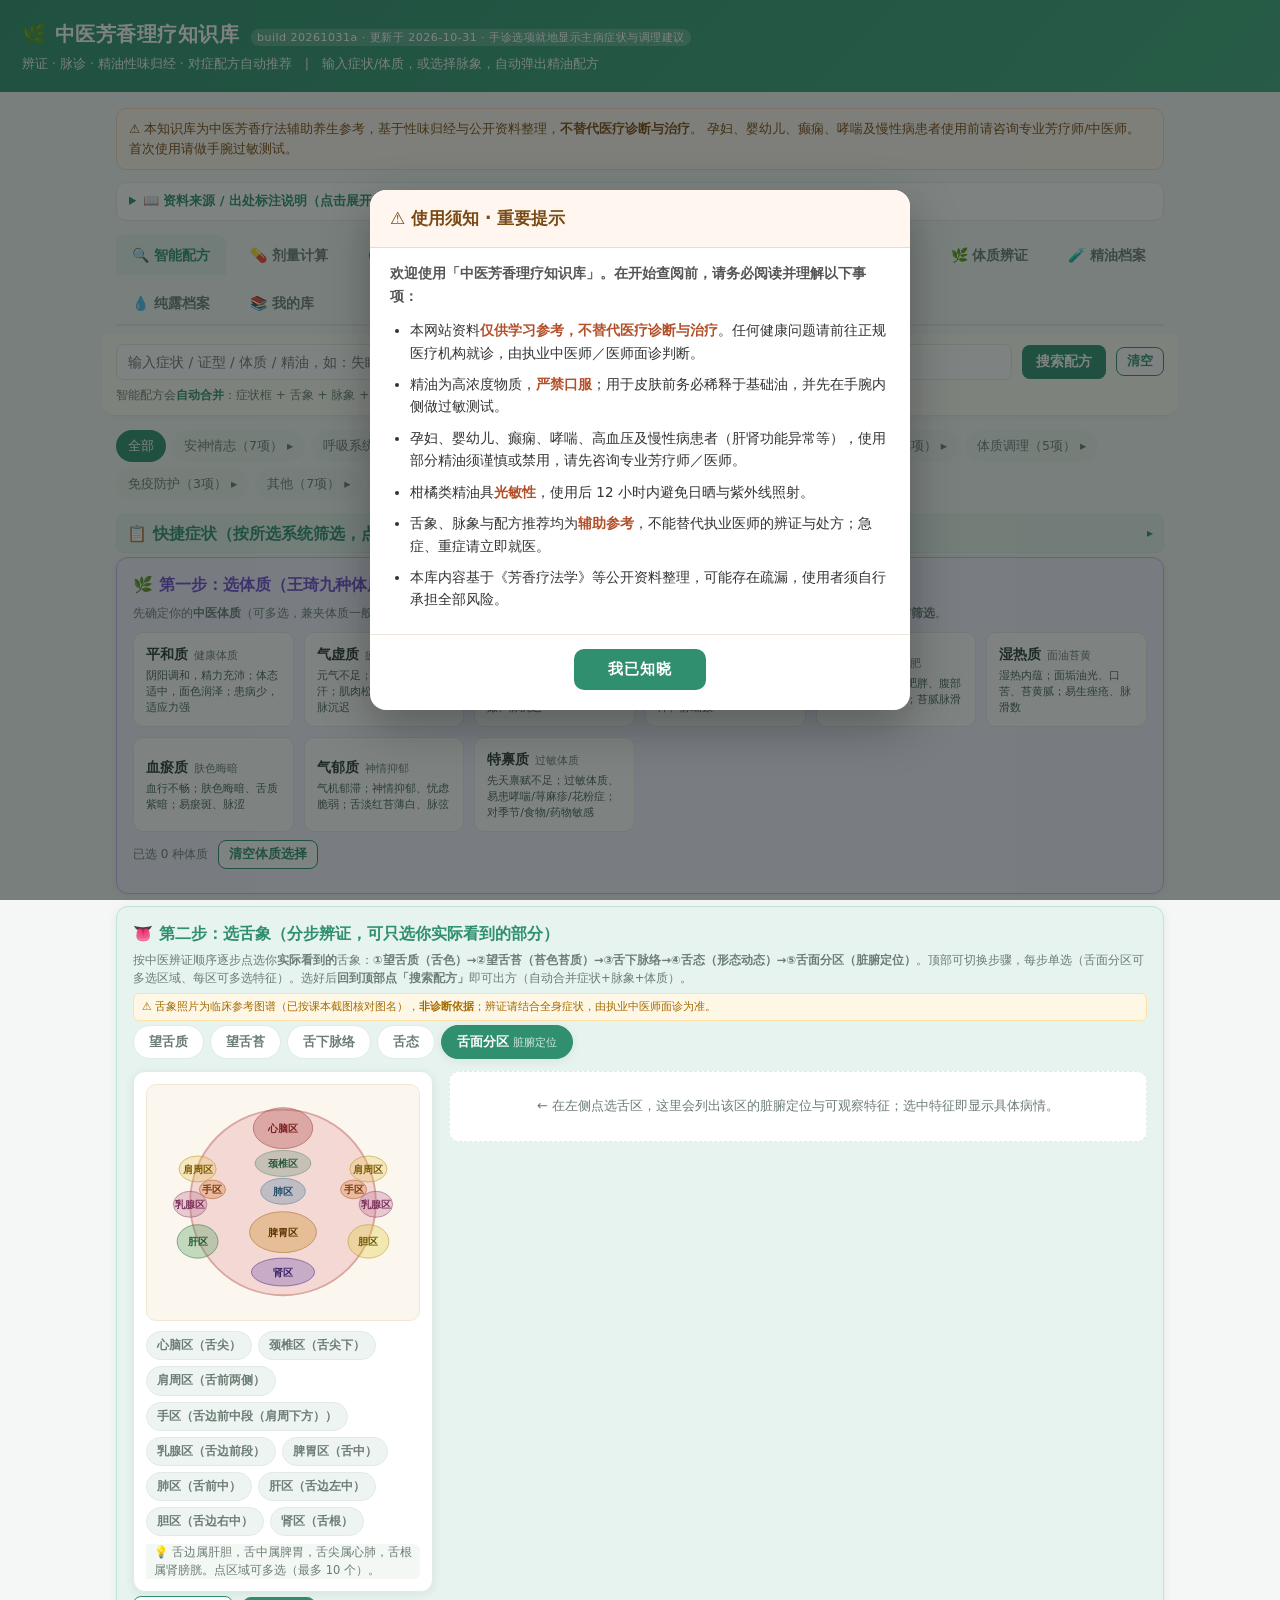
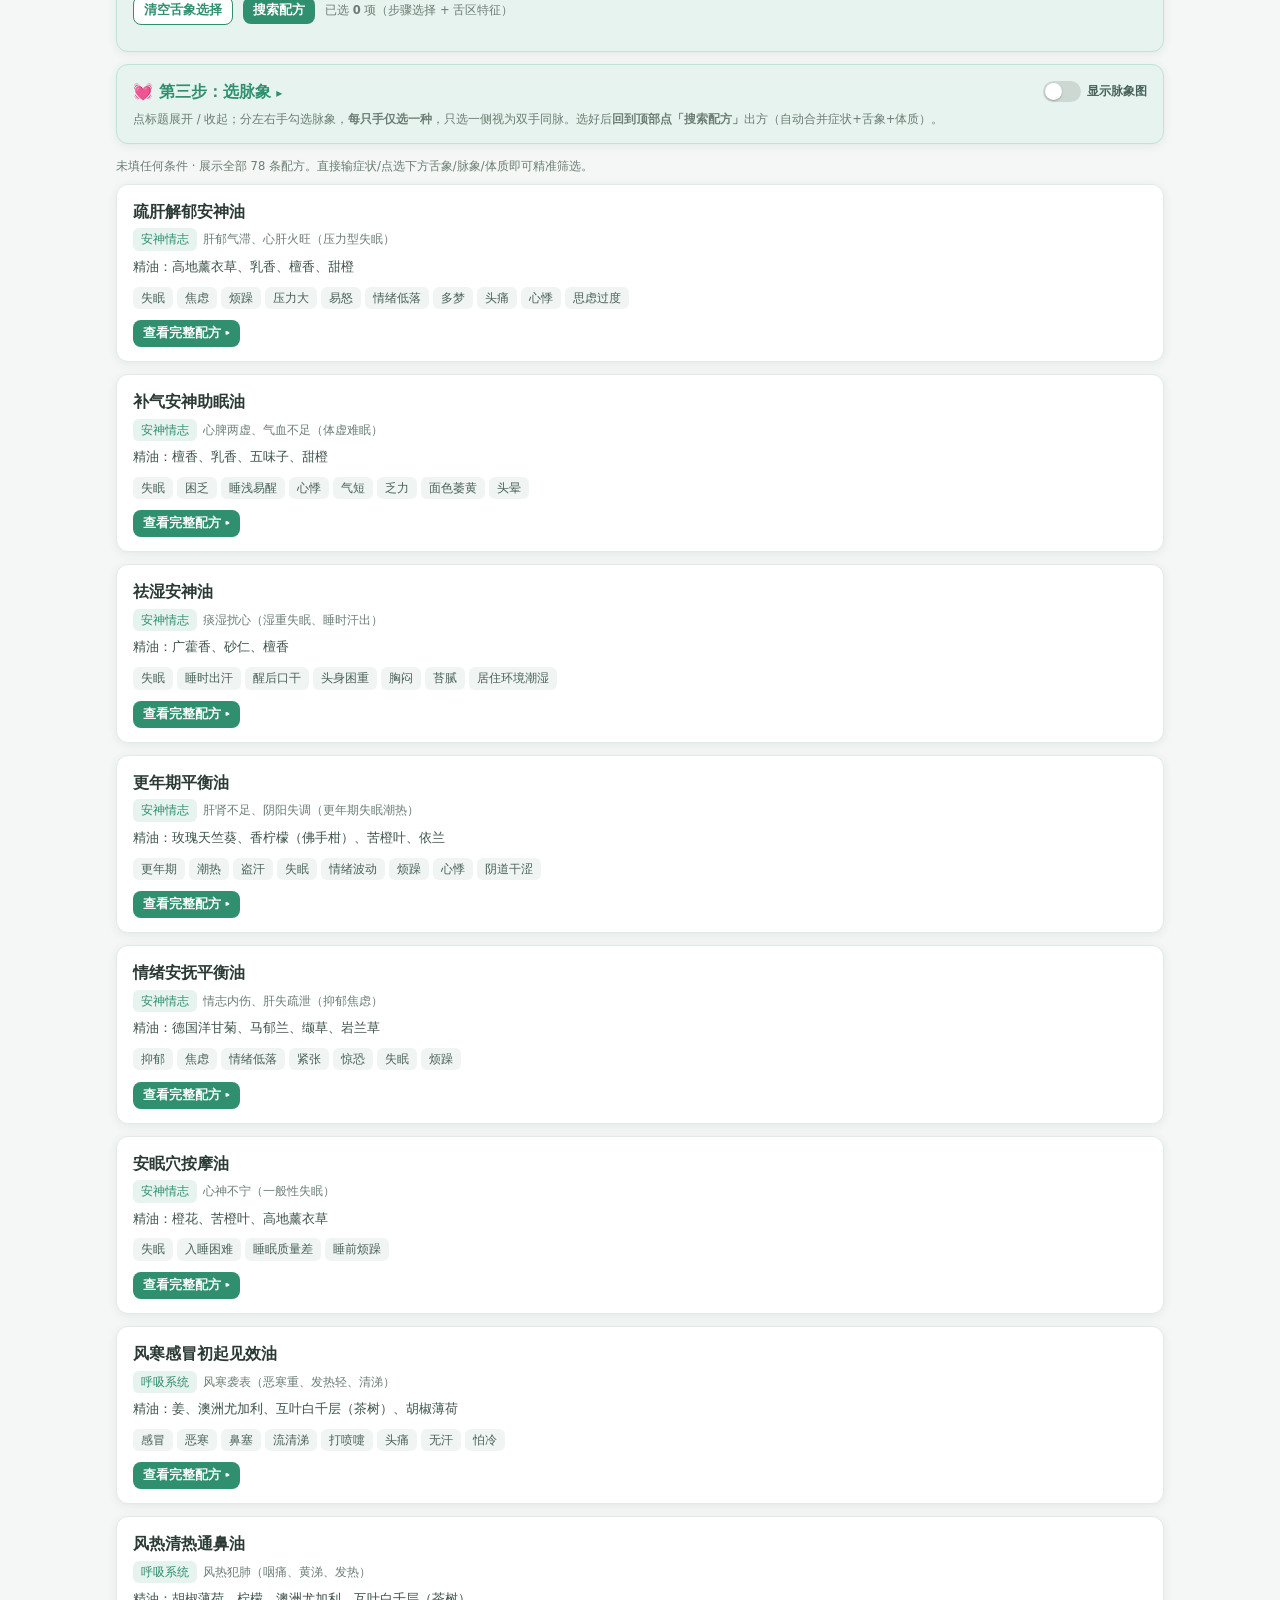
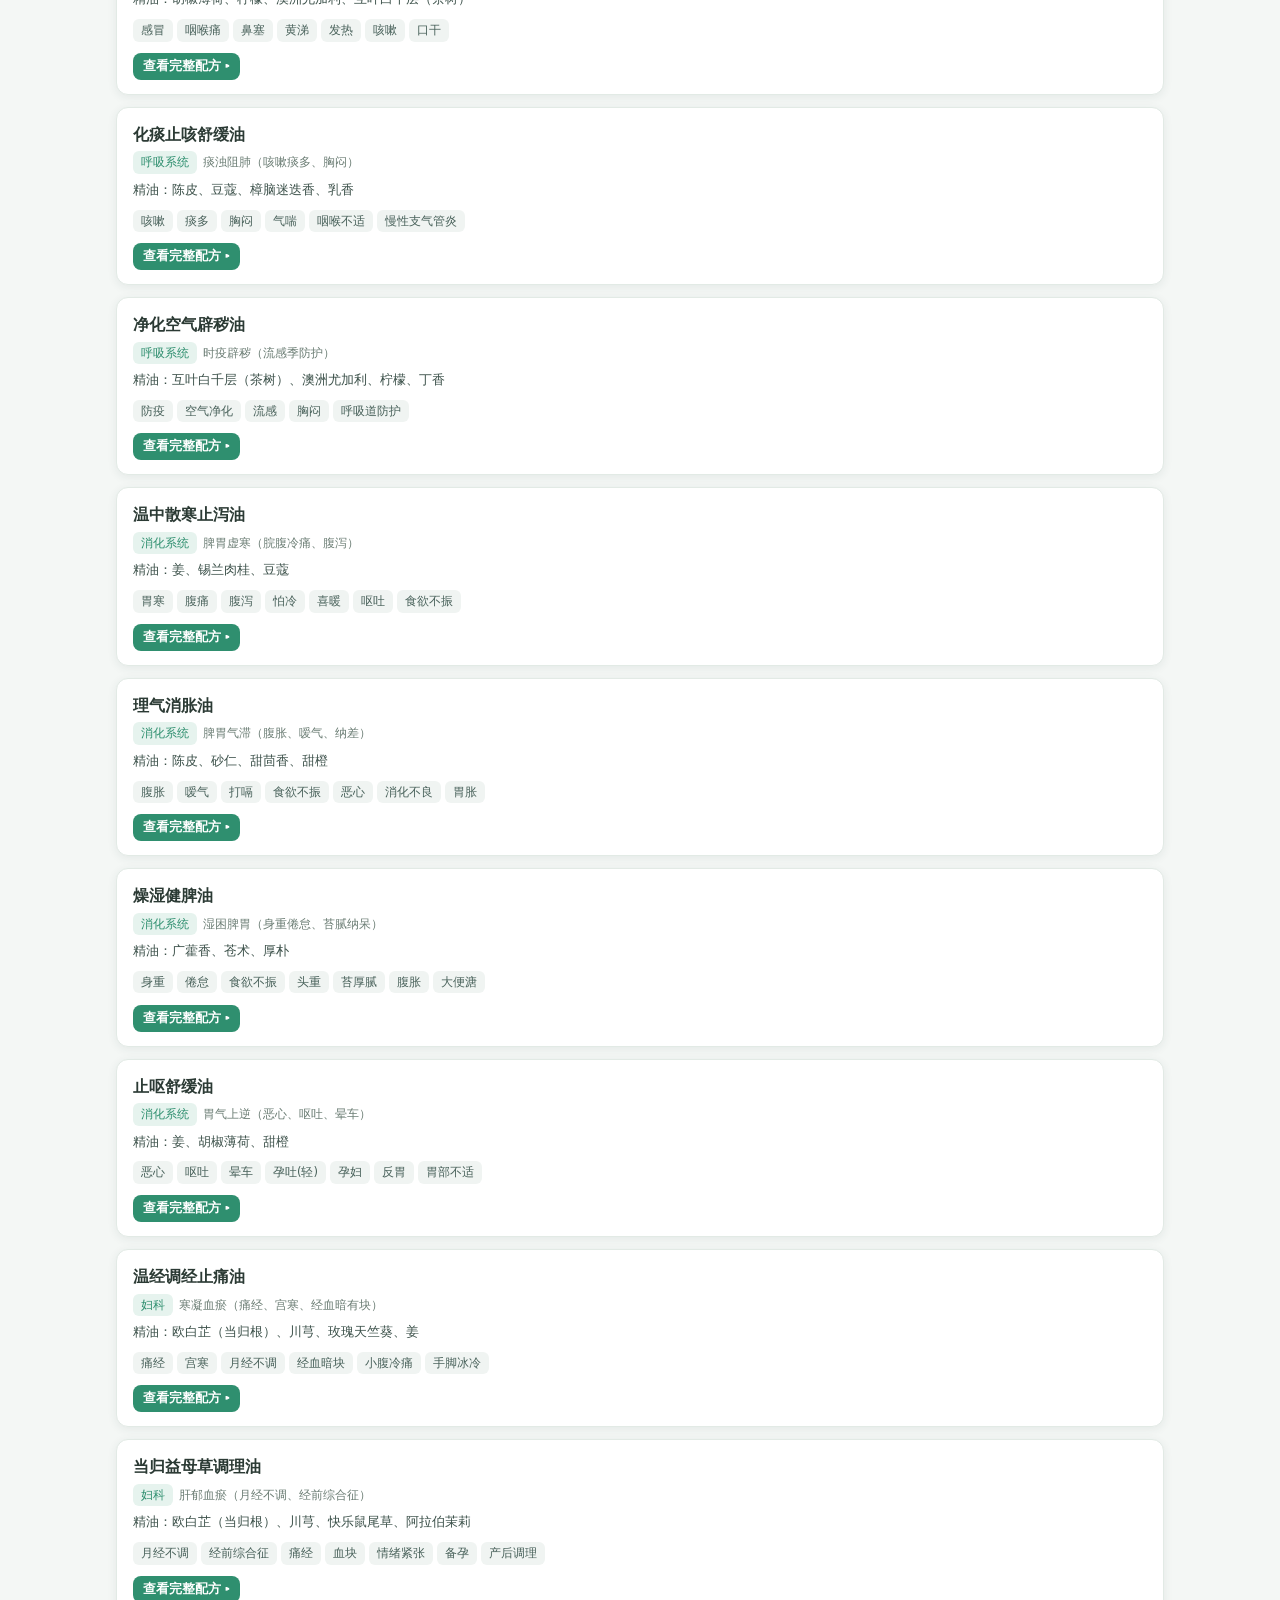
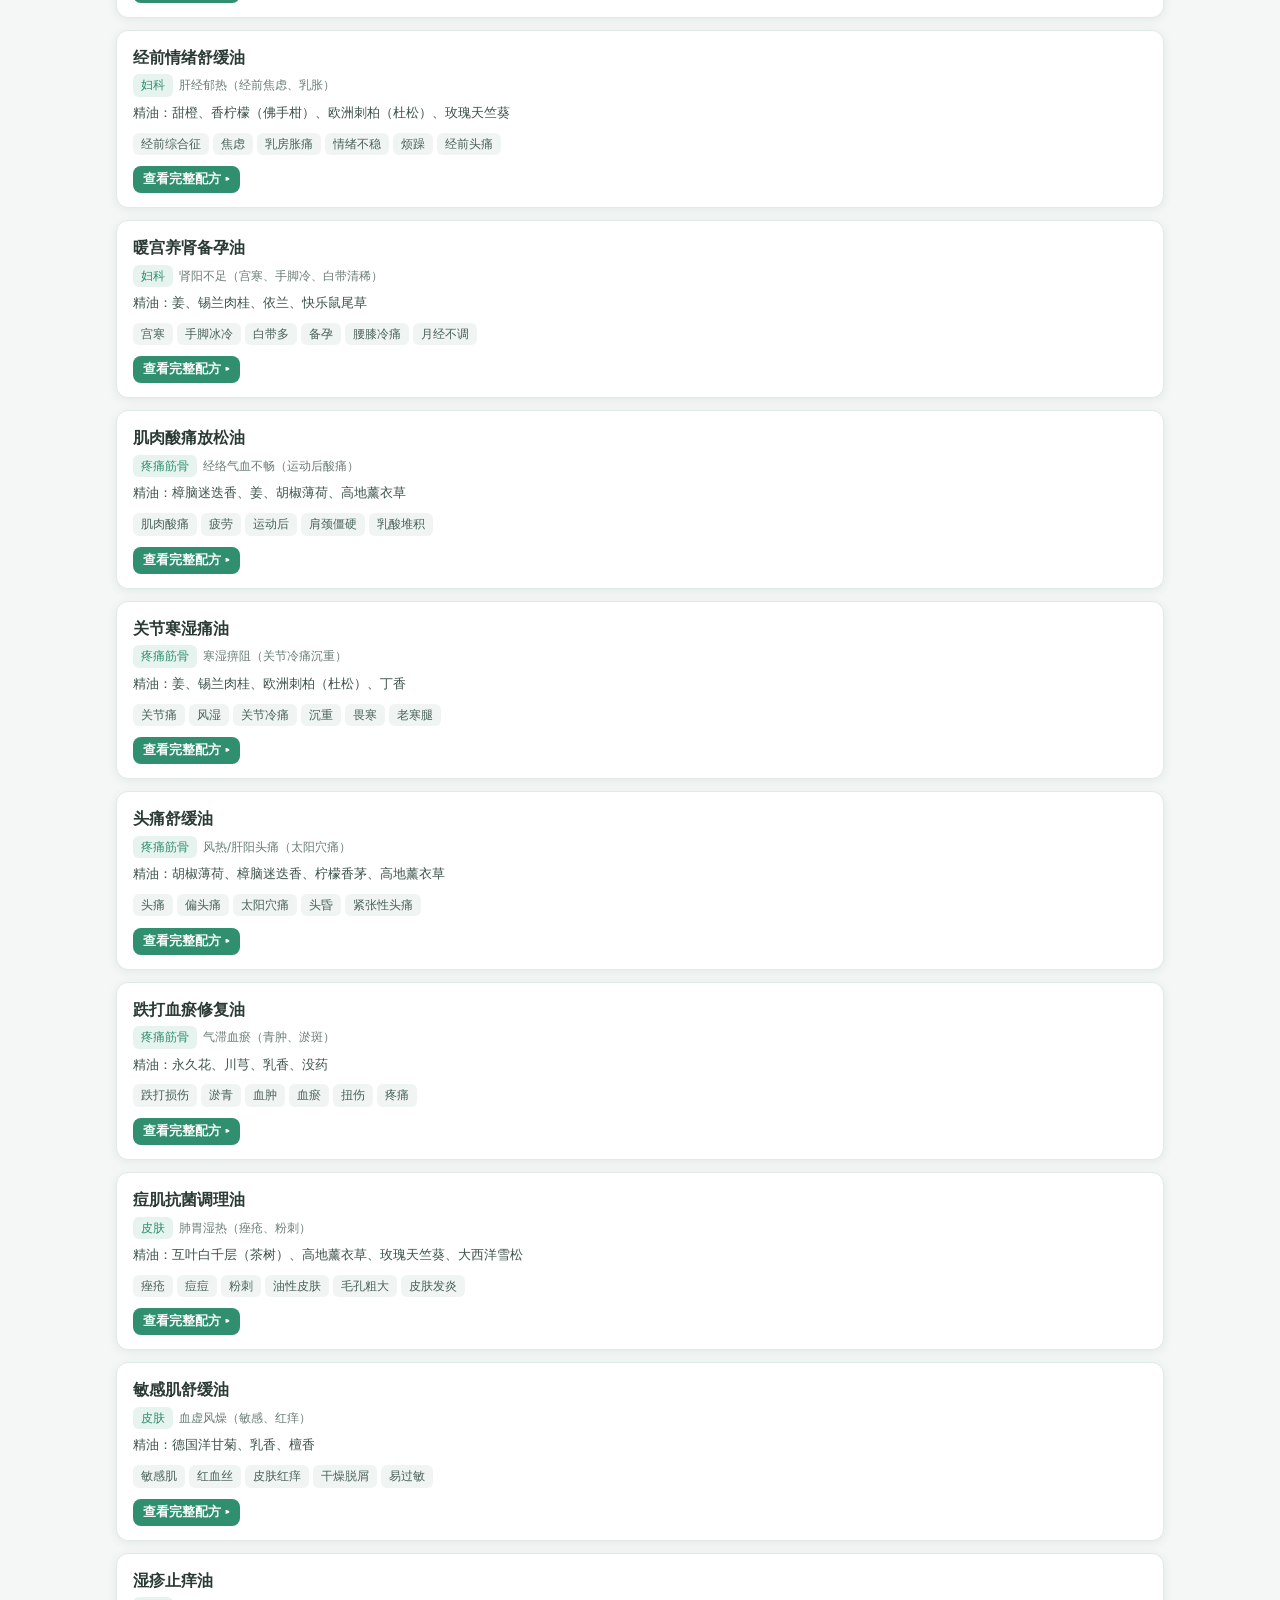
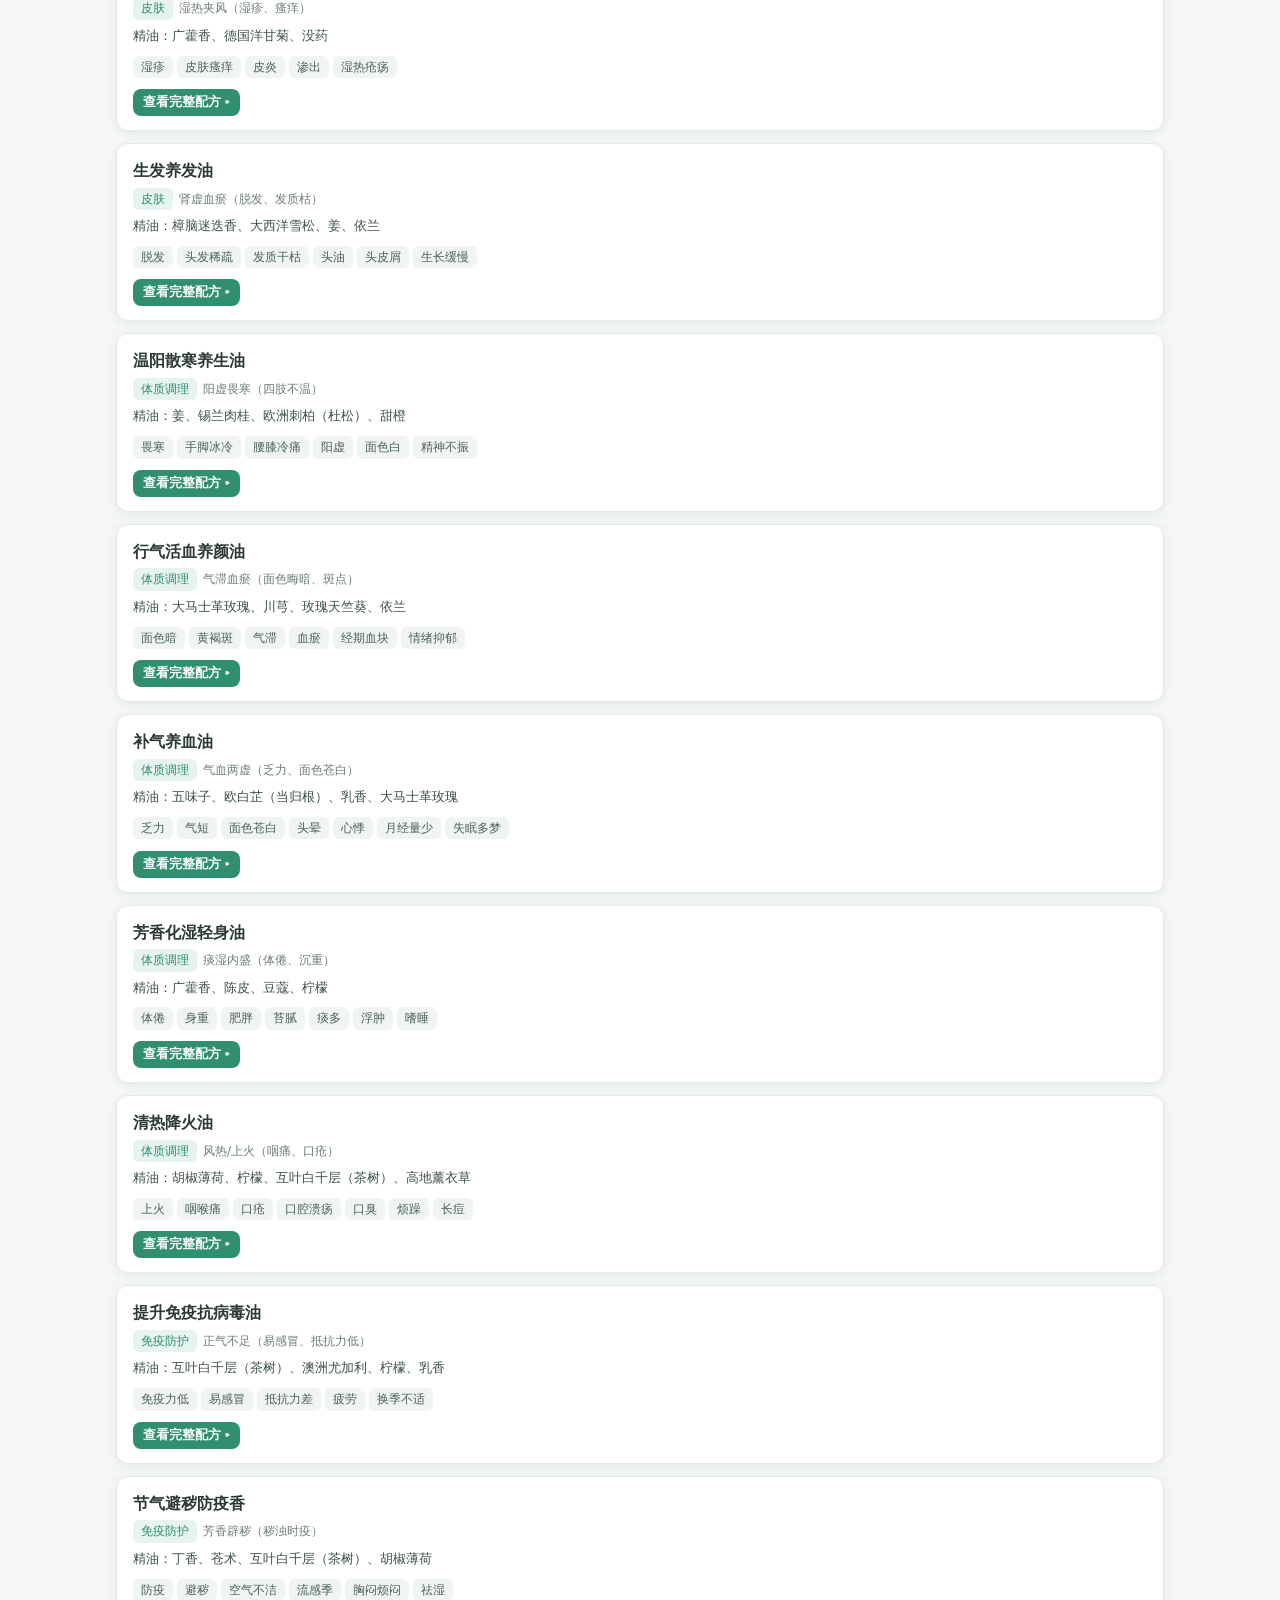
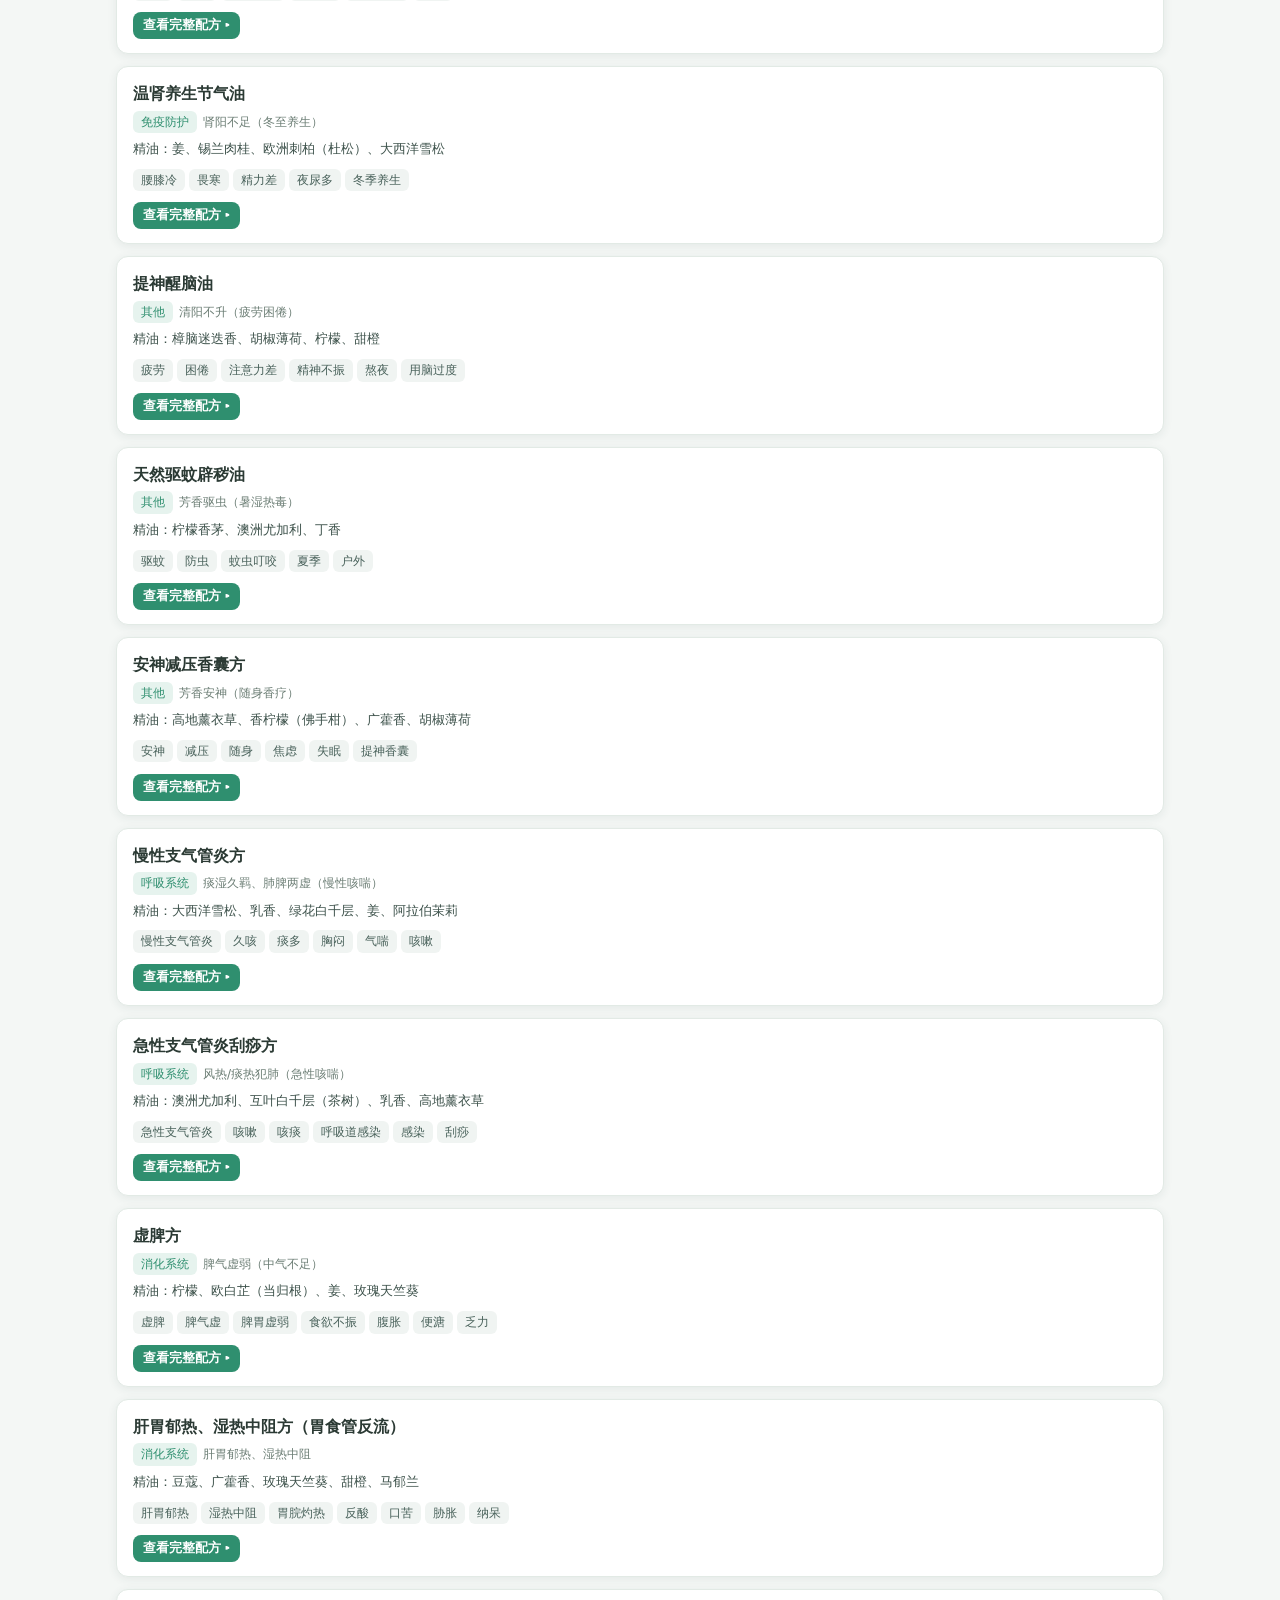
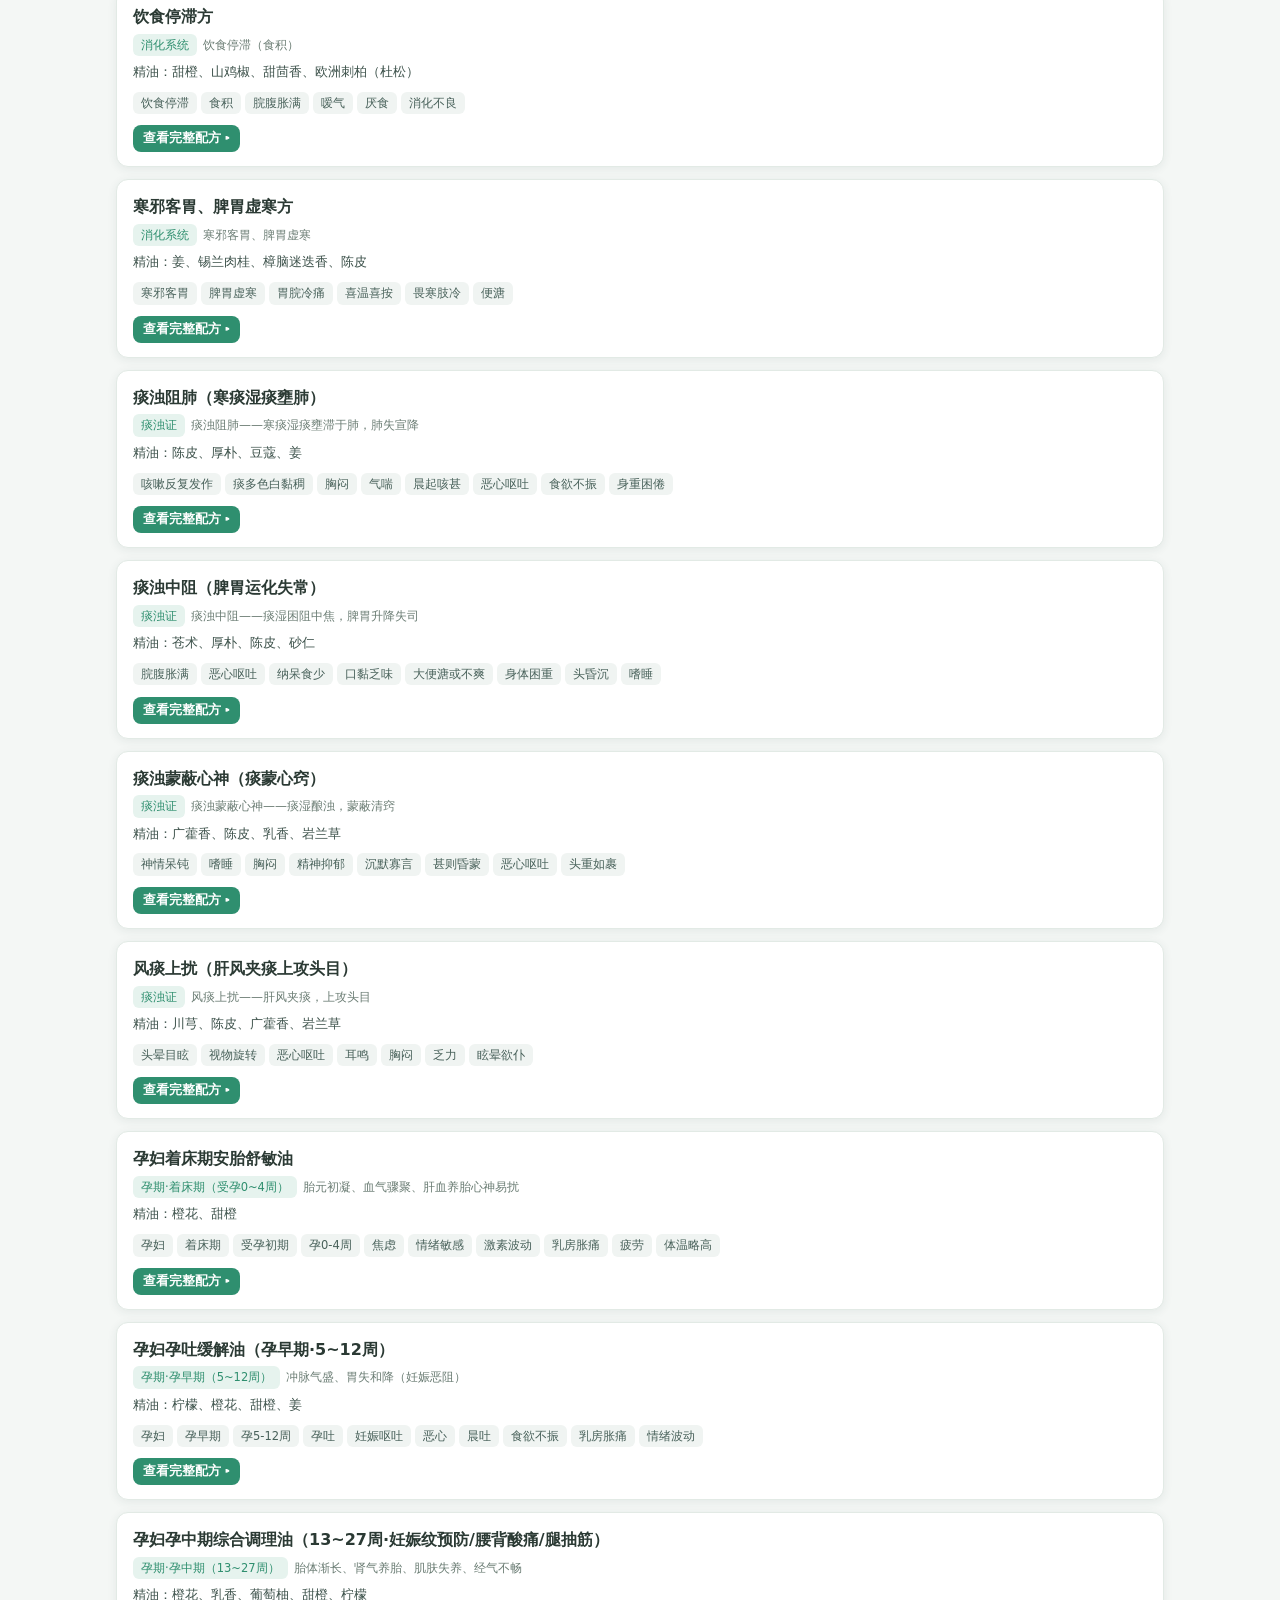
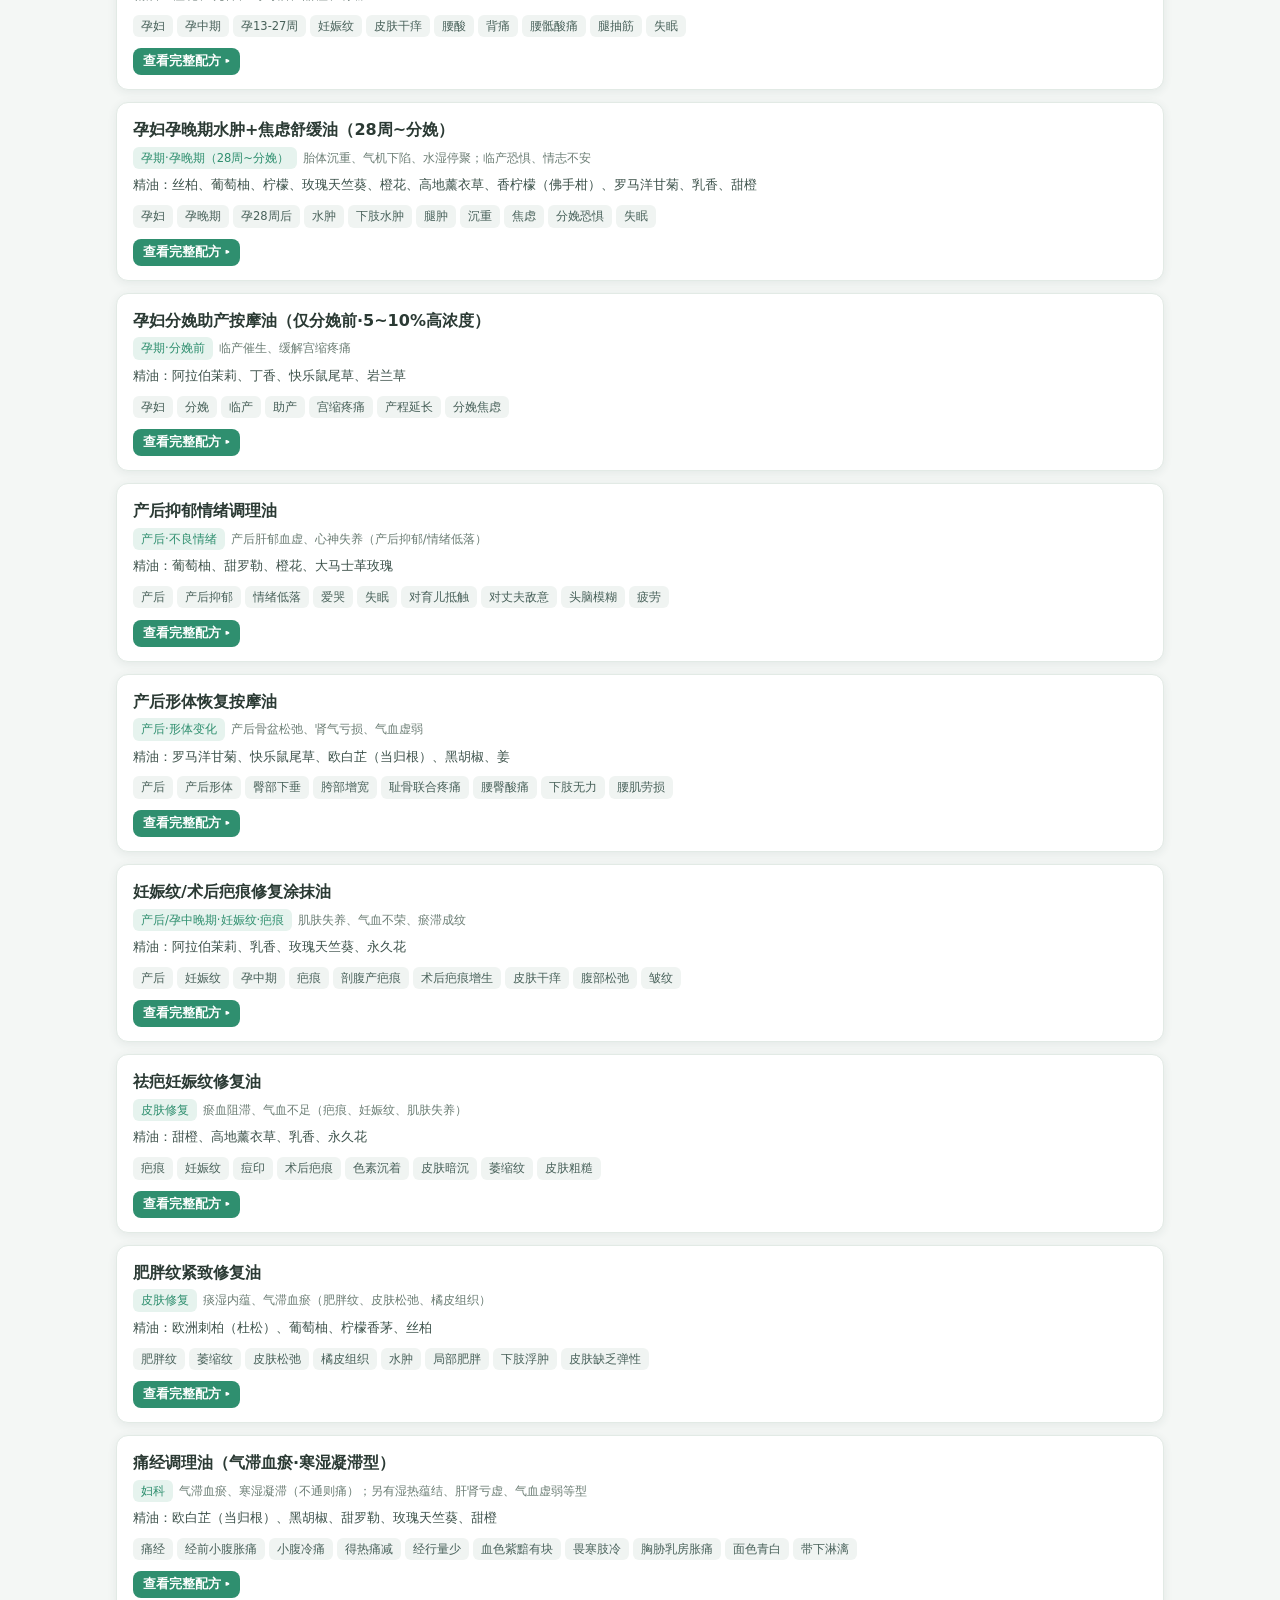
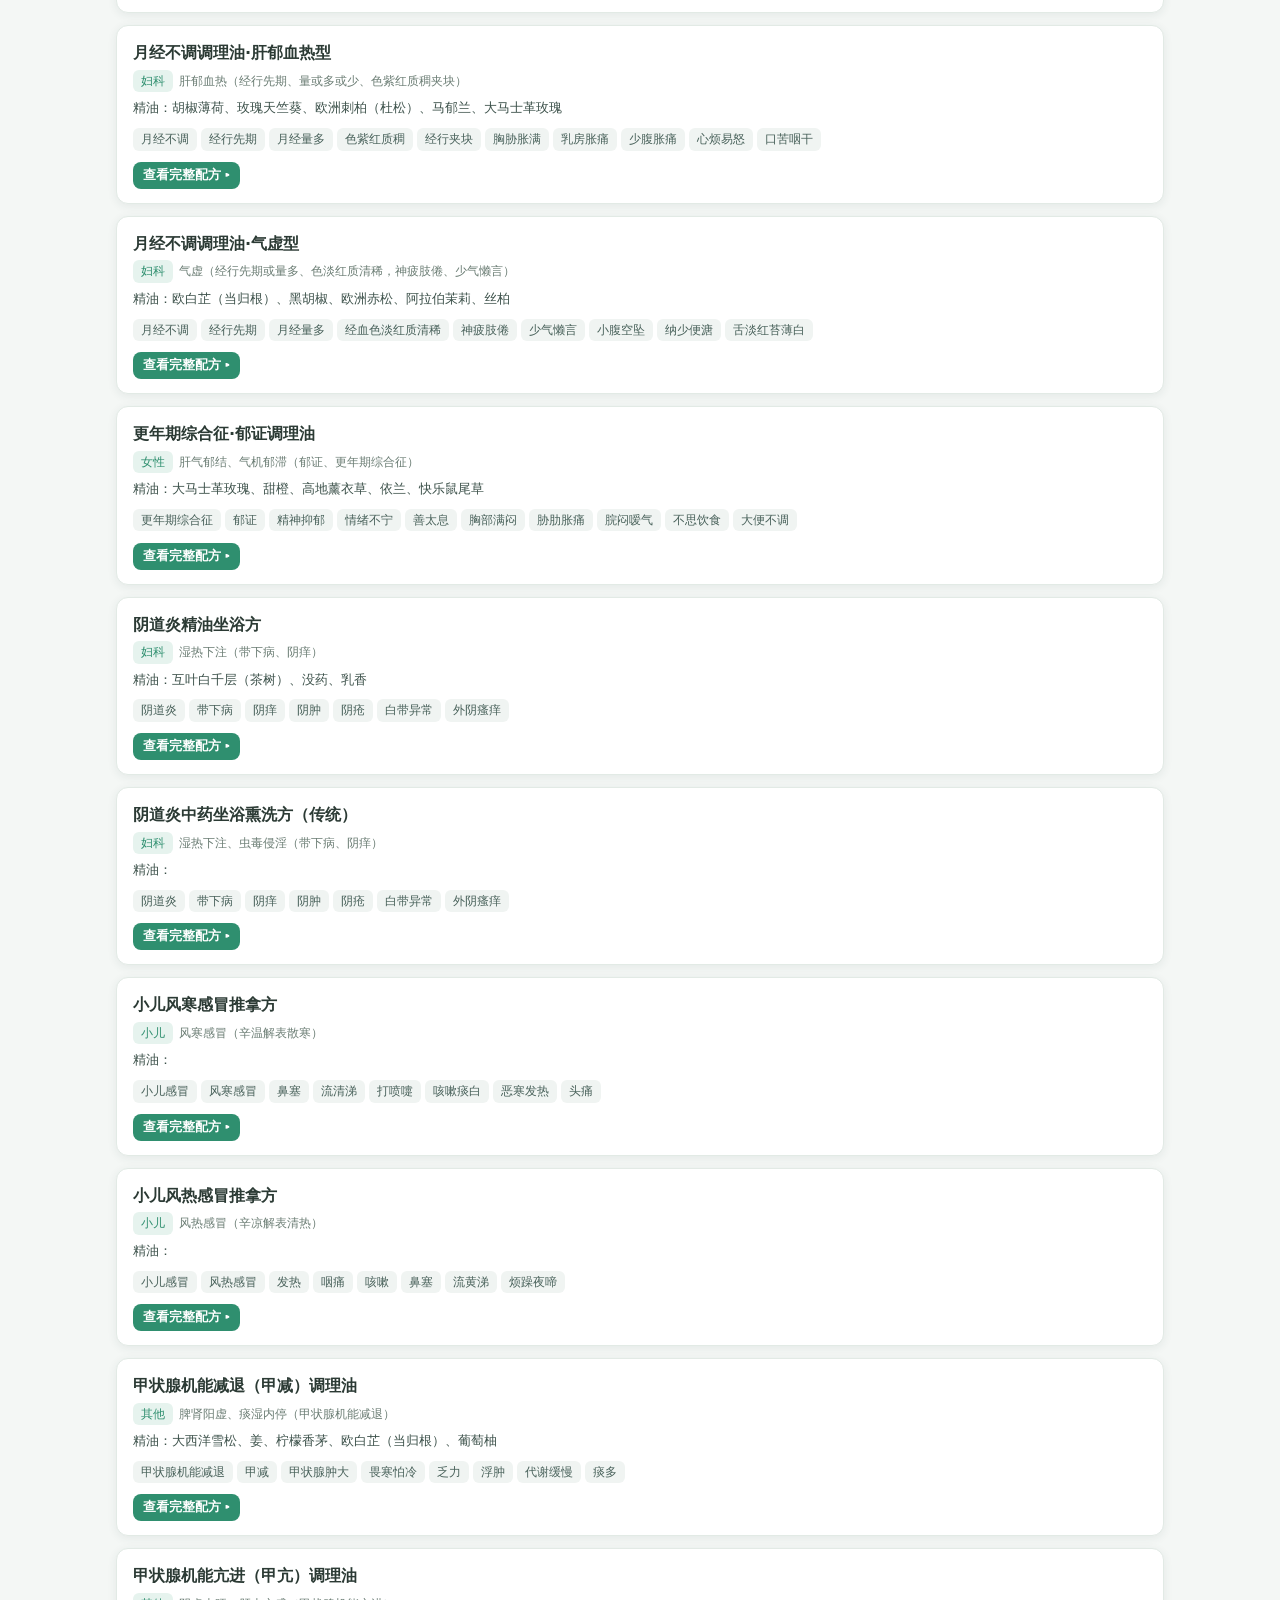
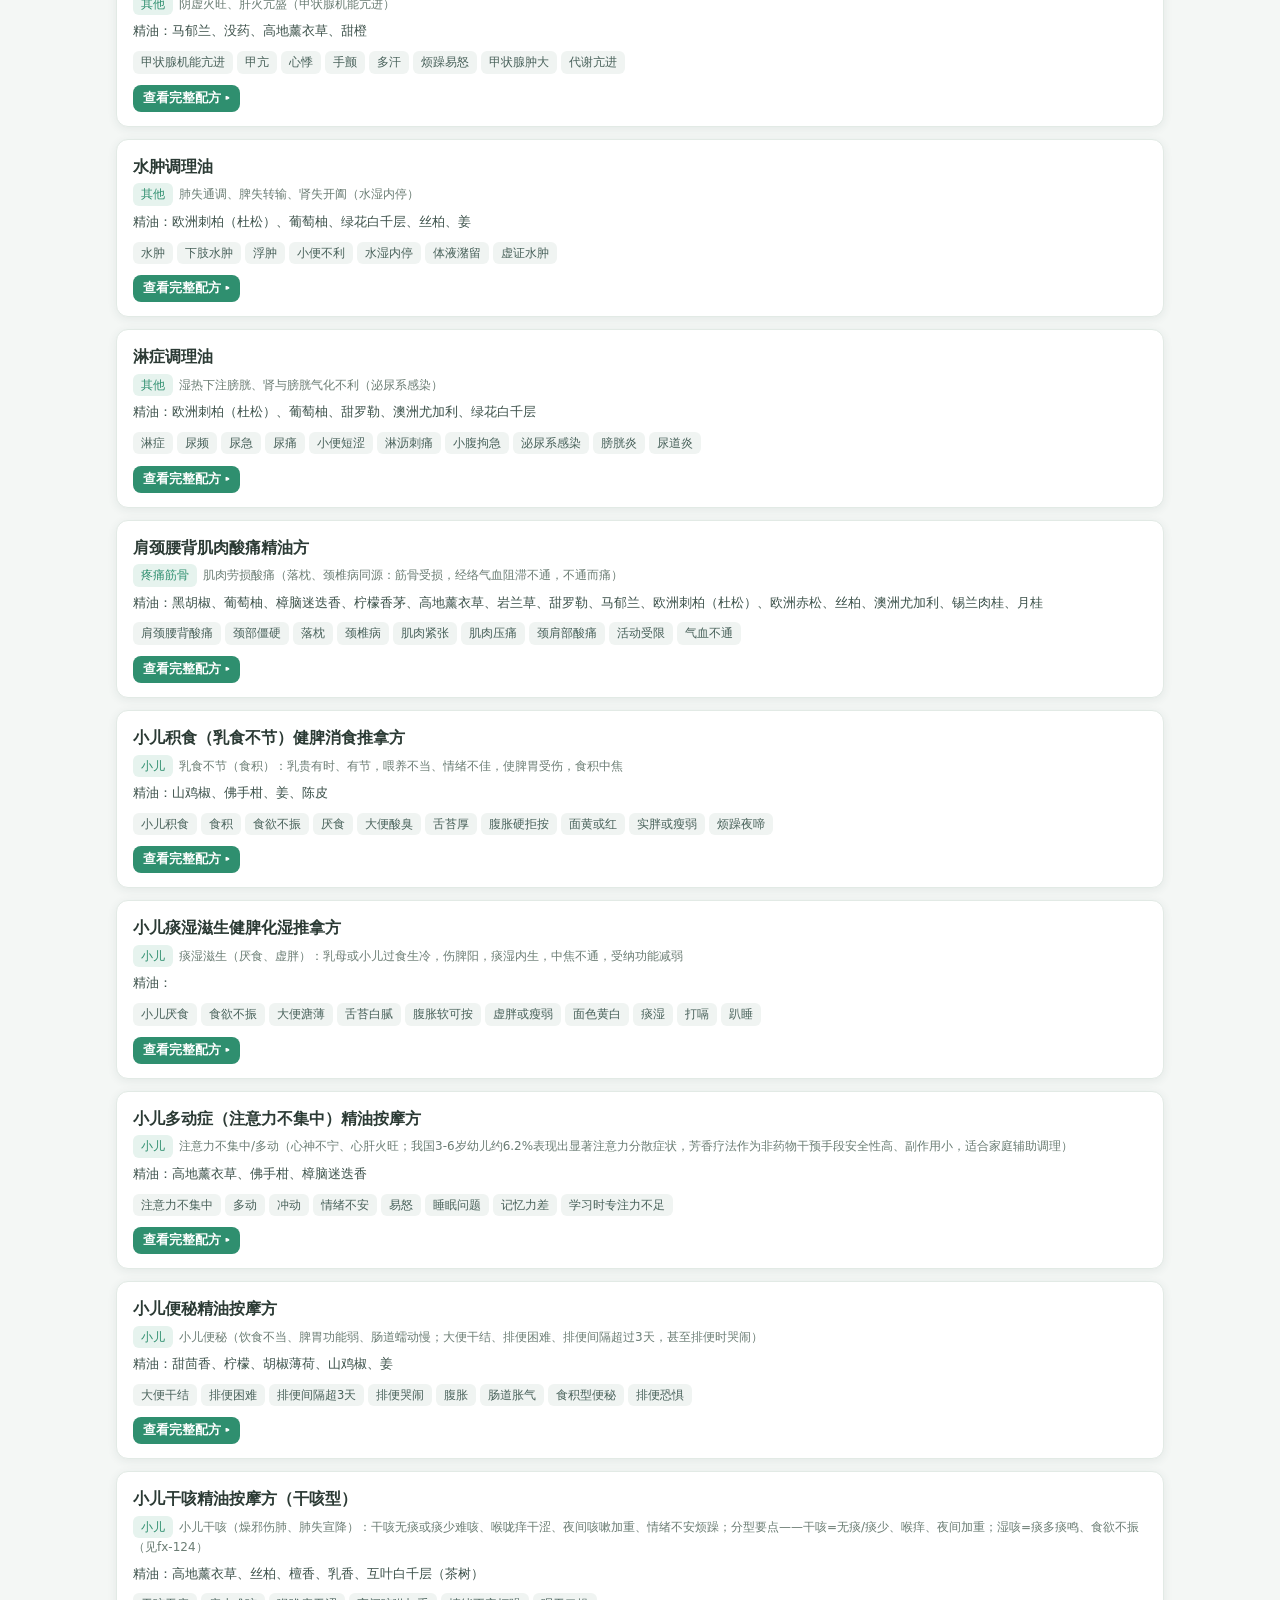
==== commit 50997ab6: "feat: 手诊选项就地显示主病症状与调理建议 - 分区卡片(掌心/大鱼际等8区)与①-④步选项: 点选后立即在选项下方显示蓝底标注框「选项 → 主病名：常见症状」+ 🌿调理建议(数据用已有zhubi" ====
--- a/index.html
+++ b/index.html
@@ -2748,7 +2748,7 @@
           h+='<div style="border:2px solid '+(zsel?'var(--accent)':'var(--line,#ddd)')+';border-radius:8px;background:'+(zsel?'var(--accent-soft,#e8f4fd)':'#fff')+';overflow:hidden;">';
           h+='<div onclick="handOpenZone(\''+zn.key+'\')" style="cursor:pointer;padding:10px;">';
           h+='<div style="font-weight:700;font-size:13px;color:'+(zsel?'var(--accent)':'#333')+';">'+zn.name+' <span style="font-weight:400;font-size:11px;color:var(--muted,#888);">'+zn.organ+'</span> <span style="float:right;font-size:11px;">'+(zopen?'▾':'▸')+'</span></div>';
-          if(zsel){ var selSub=zn.subs.filter(function(x){return x.key===handZoneSub[zn.key];})[0]; if(selSub) h+='<div style="font-size:11px;color:var(--accent);margin-top:2px;">已选：'+selSub.label+'</div>'; }
+          if(zsel){ var selSub=zn.subs.filter(function(x){return x.key===handZoneSub[zn.key];})[0]; if(selSub) h+='<div style="font-size:11px;color:var(--accent);margin-top:2px;">已选：'+selSub.label+(selSub.zhubing?' <span style="color:#555;">· '+selSub.zhubing.split('：')[0]+'</span>':'')+'</div>'; }
           h+='</div>';
           if(zopen){
             h+='<div style="padding:0 10px 10px;border-top:1px solid var(--line,#eee);">';
@@ -2756,7 +2756,16 @@
             for(var si=0;si<zn.subs.length;si++){
               var sub=zn.subs[si];
               var ssel=handZoneSub[zn.key]===sub.key;
-              h+='<button class="btn sm '+(ssel?'':'ghost')+'" style="font-size:11px;padding:3px 8px;'+(ssel?'background:var(--accent);color:#fff;border-color:var(--accent);':'')+'" onclick="handSelectZoneSub(\''+zn.key+'\',\''+sub.key+'\')">'+sub.label+'</button>';
+              h+='<button class="btn sm '+(ssel?'':'ghost')+'" style="font-size:11px;padding:3px 8px;'+(ssel?'background:var(--accent);color:#fff;border-color:var(--accent);':'')+'" title="'+(sub.zhubing||sub.label)+'" onclick="handSelectZoneSub(\''+zn.key+'\',\''+sub.key+'\')">'+sub.label+'</button>';
+            }
+            h+='</div>';
+            var zselSub=zn.subs.filter(function(x){return x.key===handZoneSub[zn.key];})[0];
+            if(zselSub&&zselSub.zhubing){
+              var zp=zselSub.zhubing.split('：');
+              h+='<div style="margin-top:8px;padding:8px 10px;background:var(--accent-soft,#f0f7ff);border-left:3px solid var(--accent);border-radius:0 6px 6px 0;font-size:11.5px;line-height:1.6;text-align:left;">';
+              h+='<b style="color:var(--accent);">'+zselSub.label+(zp.length>1?' → '+zp[0]:'')+'：</b>'+(zp.length>1?zp.slice(1).join('：'):zselSub.zhubing);
+              if(zselSub.advice)h+='<div style="color:#555;margin-top:3px;">🌿 '+zselSub.advice+'</div>';
+              h+='</div>';
             }
             h+='</div></div>';
           }
@@ -2768,9 +2777,17 @@
         for(var j=0;j<s.options.length;j++){
           var o=s.options[j];
           var sel=handPick[s.key]===o.key;
-          h+='<button class="btn sm '+(sel?'':'ghost')+'" style="'+(sel?'background:var(--accent);color:#fff;border-color:var(--accent);':'')+'" onclick="handPickOpt(\''+s.key+'\',\''+o.key+'\')">'+o.label+'</button>';
+          h+='<button class="btn sm '+(sel?'':'ghost')+'" style="'+(sel?'background:var(--accent);color:#fff;border-color:var(--accent);':'')+'" title="'+(o.zhubing||o.label)+'" onclick="handPickOpt(\''+s.key+'\',\''+o.key+'\')">'+o.label+'</button>';
         }
         h+='</div>';
+        var so=s.options.filter(function(o){return handPick[s.key]===o.key;})[0];
+        if(so&&so.zhubing&&!so.normal){
+          var sp=so.zhubing.split('：');
+          h+='<div style="margin-top:8px;padding:8px 10px;background:var(--accent-soft,#f0f7ff);border-left:3px solid var(--accent);border-radius:0 6px 6px 0;font-size:11.5px;line-height:1.6;text-align:left;">';
+          h+='<b style="color:var(--accent);">'+so.label+(sp.length>1?' → '+sp[0]:'')+'：</b>'+(sp.length>1?sp.slice(1).join('：'):so.zhubing);
+          if(so.advice)h+='<div style="color:#555;margin-top:3px;">🌿 '+so.advice+'</div>';
+          h+='</div>';
+        }
       }
       h+='</div>';
     }
@@ -3591,7 +3608,7 @@
   if(qInput){ qInput.addEventListener('keydown',function(e){ if(e.key==='Enter'){ e.preventDefault(); runSearch(); } }); }
 
   // 显示当前版本号（用户可肉眼判断是否最新）
-  try{ var t=document.getElementById('buildTag'); if(t) t.textContent='build 20261027a · 更新于 2026-10-27 · 新增穴位挂图资料库(手动采集+快速定位)'; }catch(e){}
+  try{ var t=document.getElementById('buildTag'); if(t) t.textContent='build 20261031a · 更新于 2026-10-31 · 手诊选项就地显示主病症状与调理建议'; }catch(e){}
 
   // URL 加 ?mb=1 跳过须知弹窗（便于调试/截图/分享特定步骤截图）
   try{
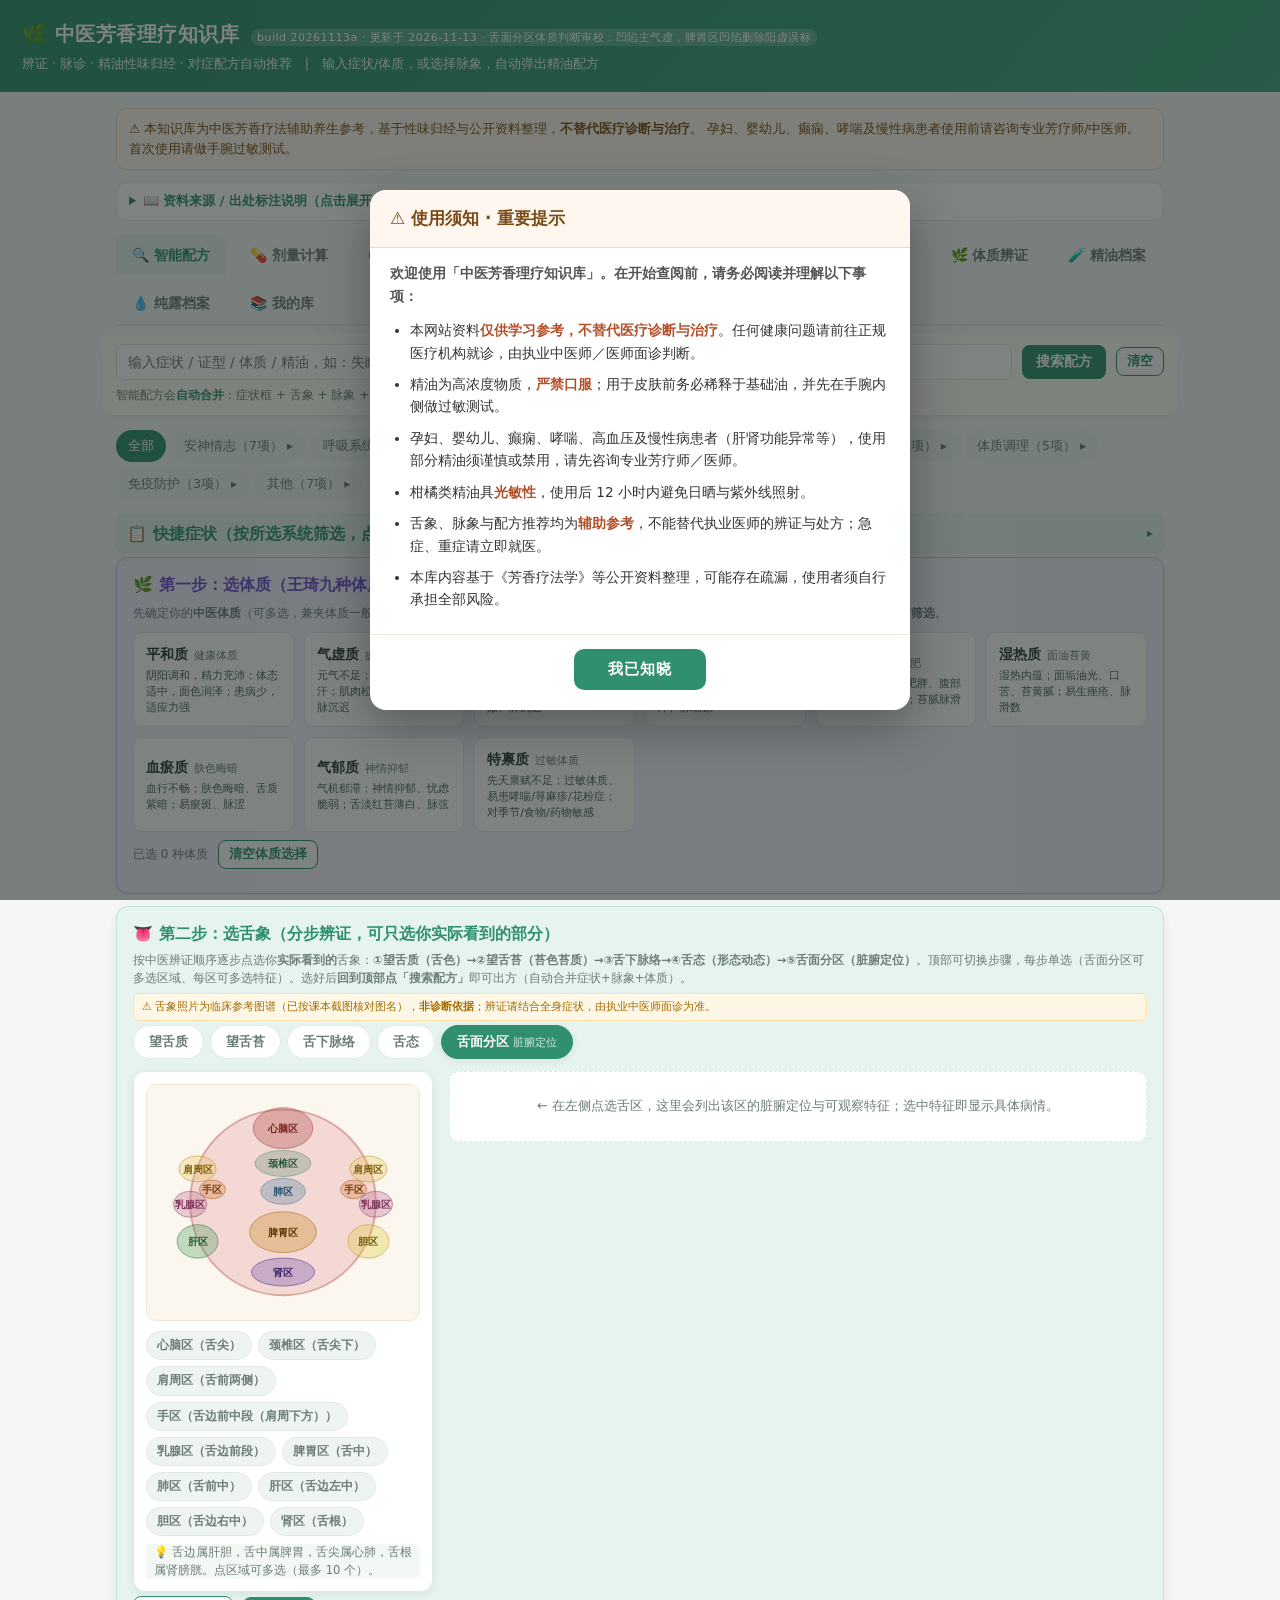
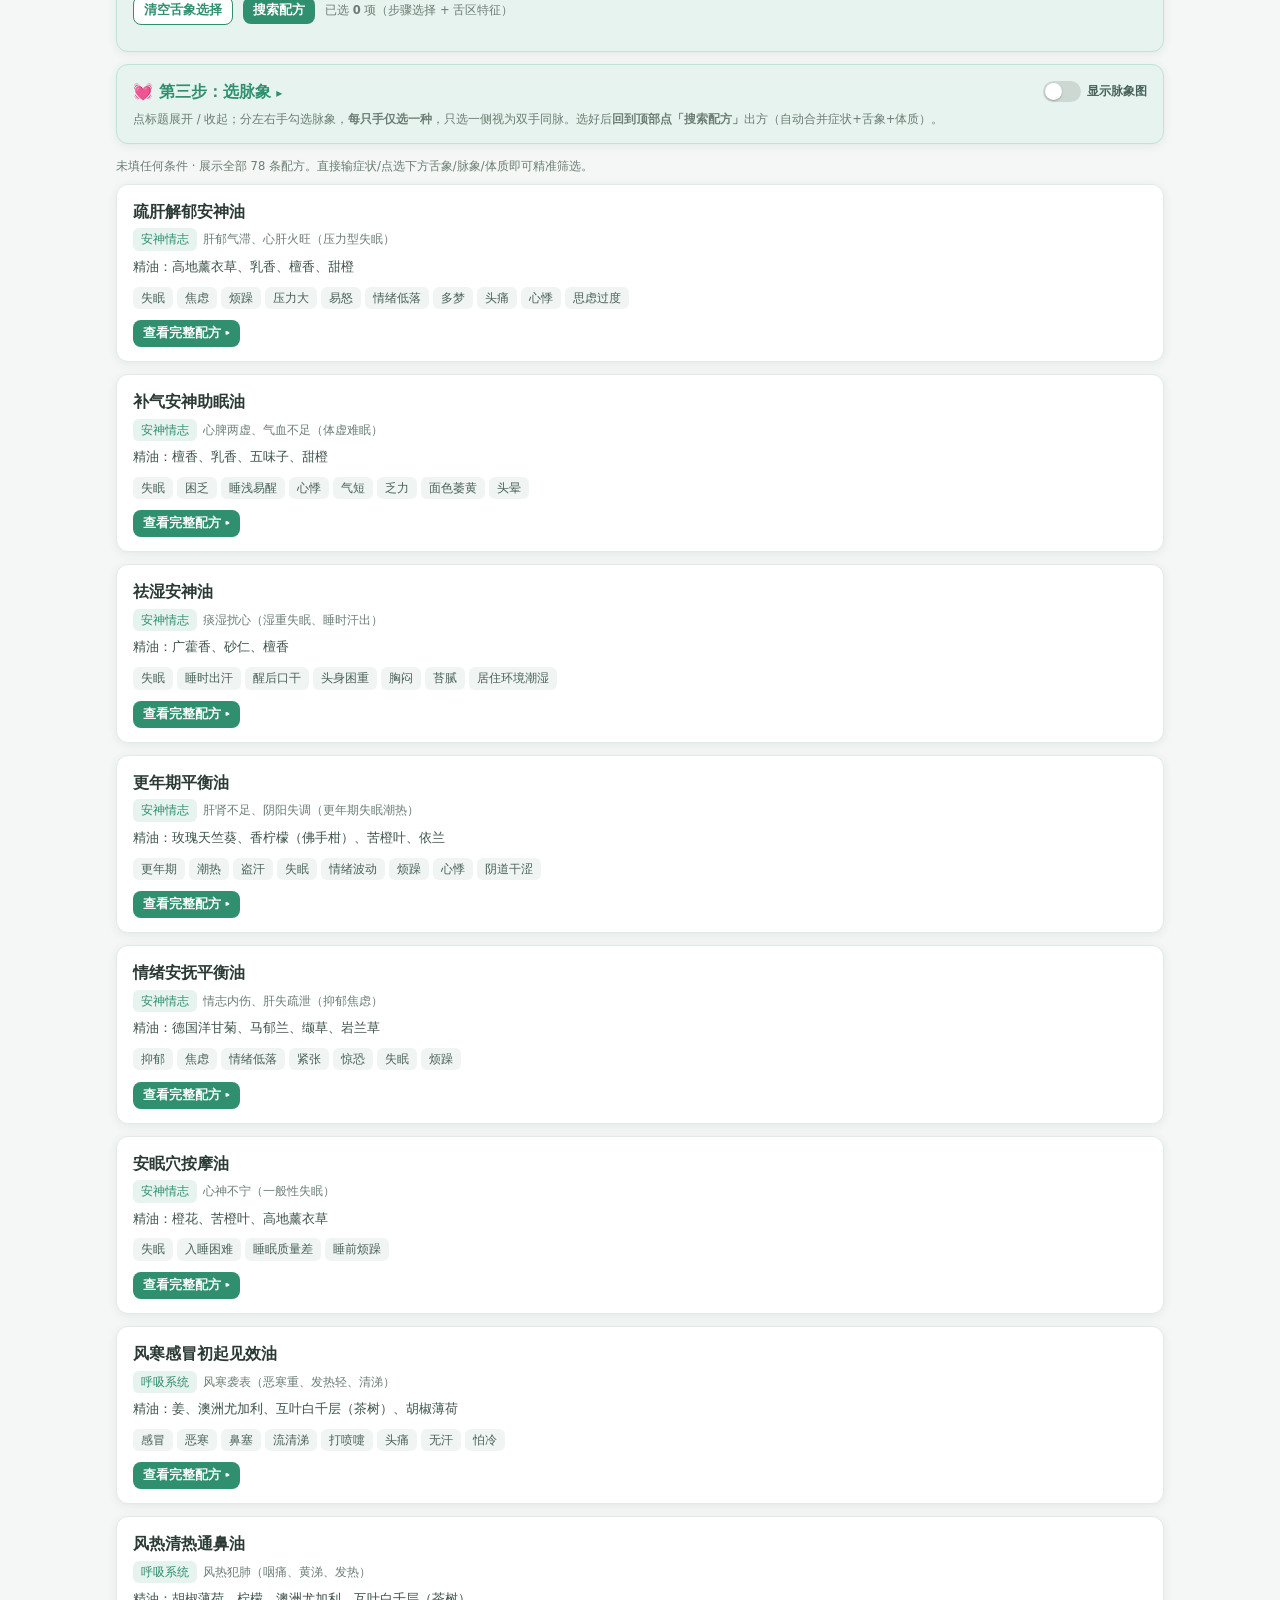
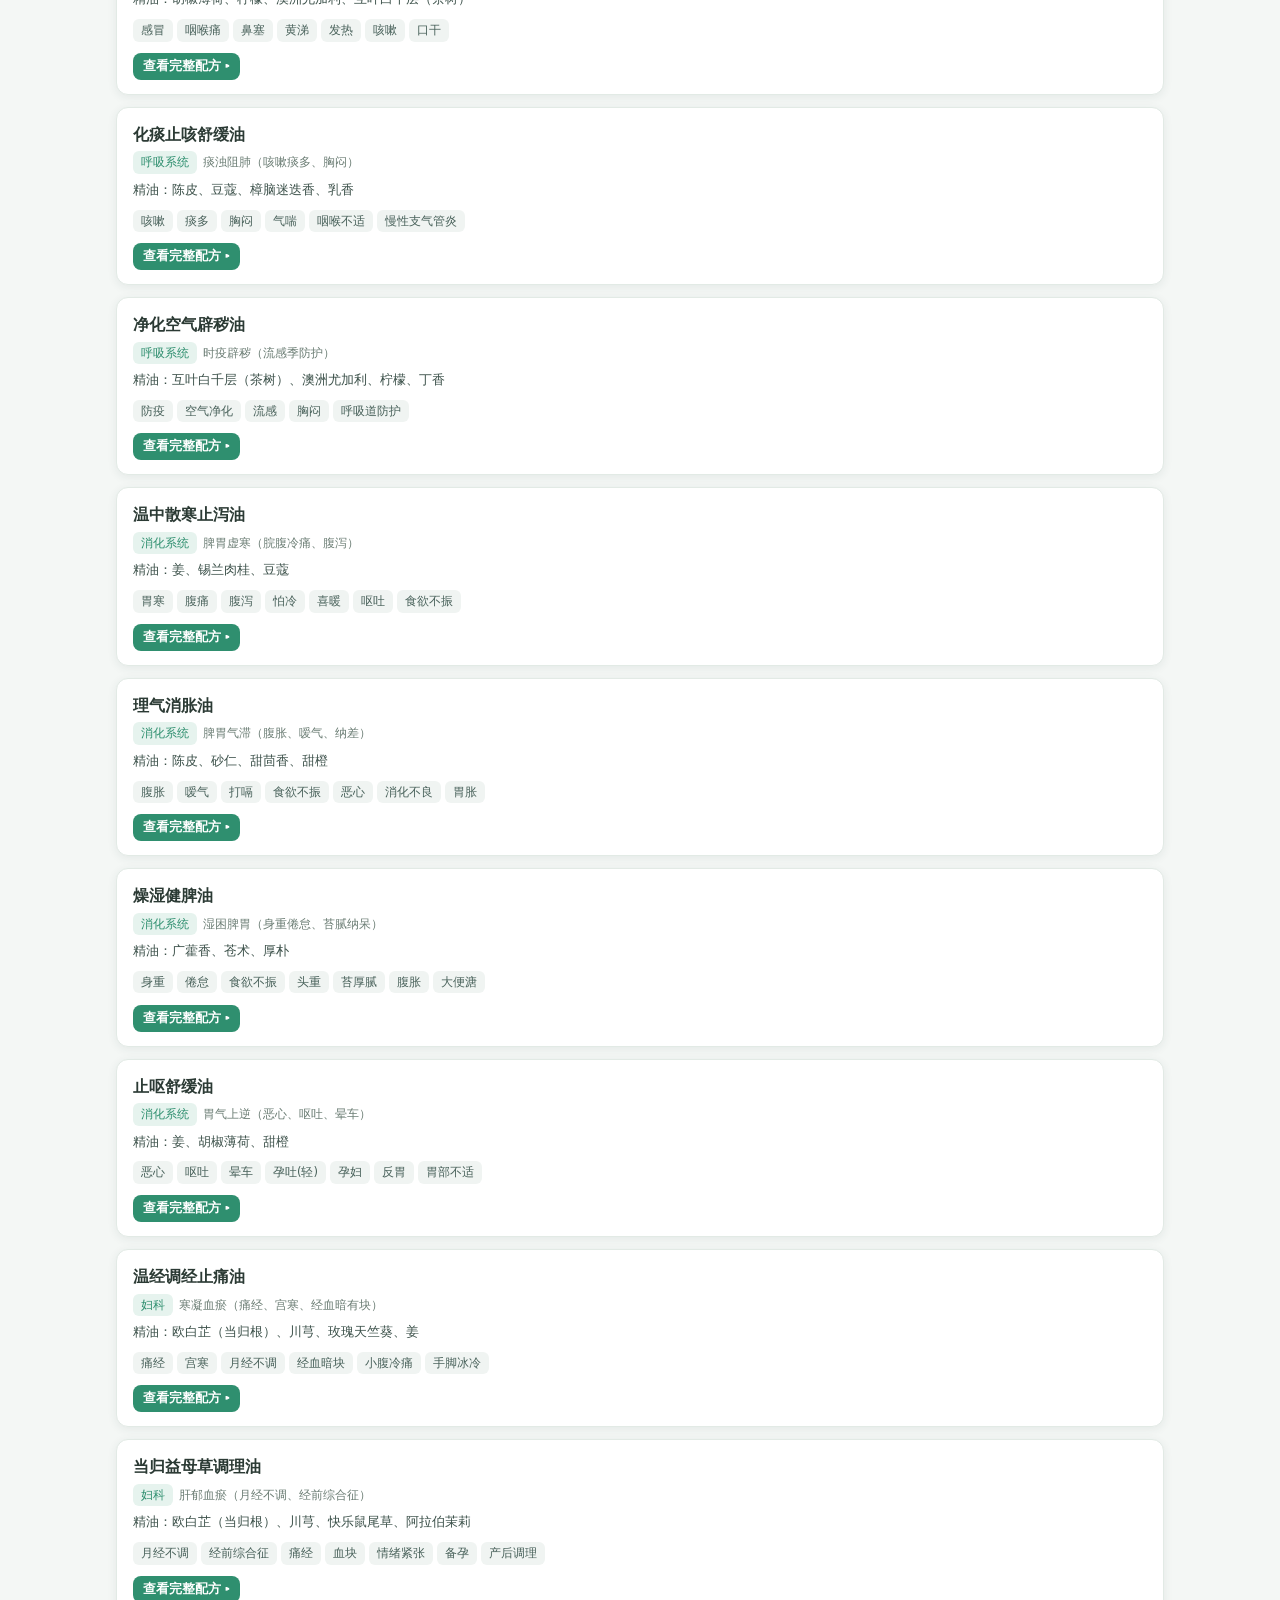
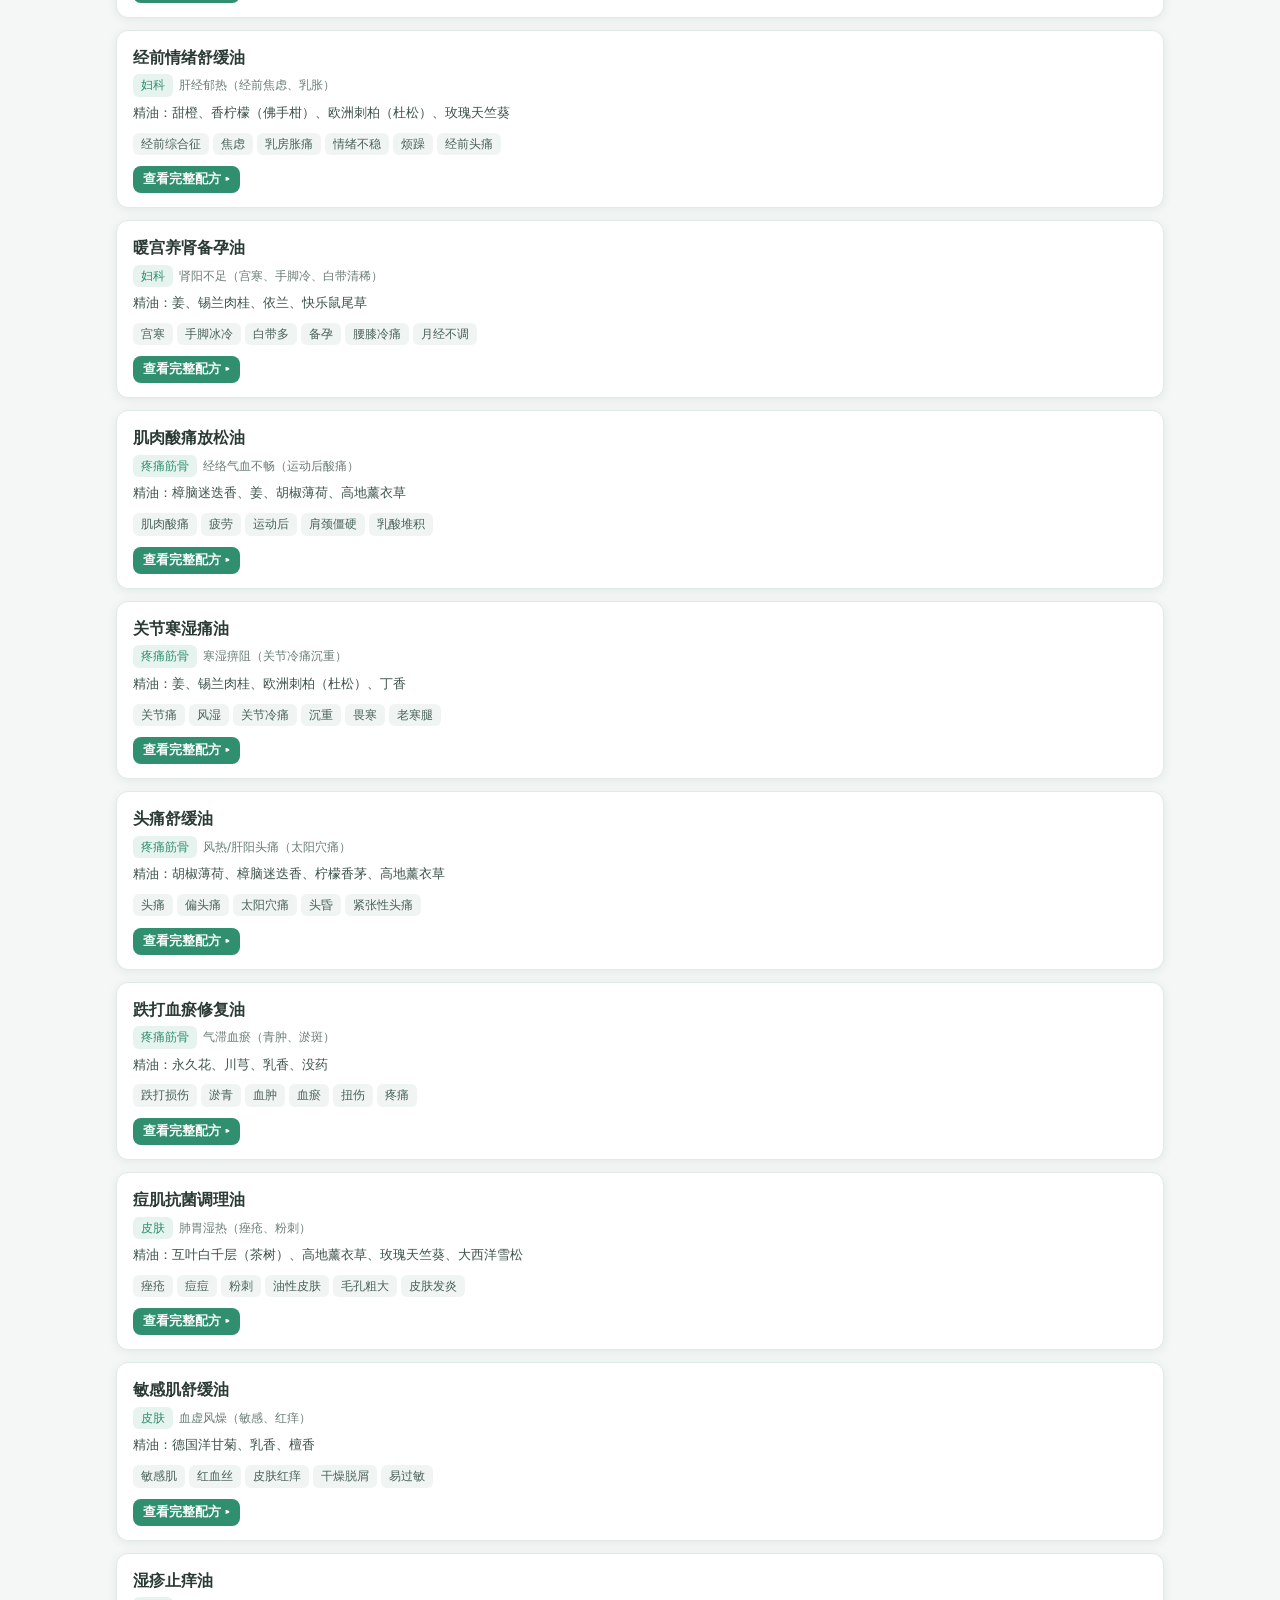
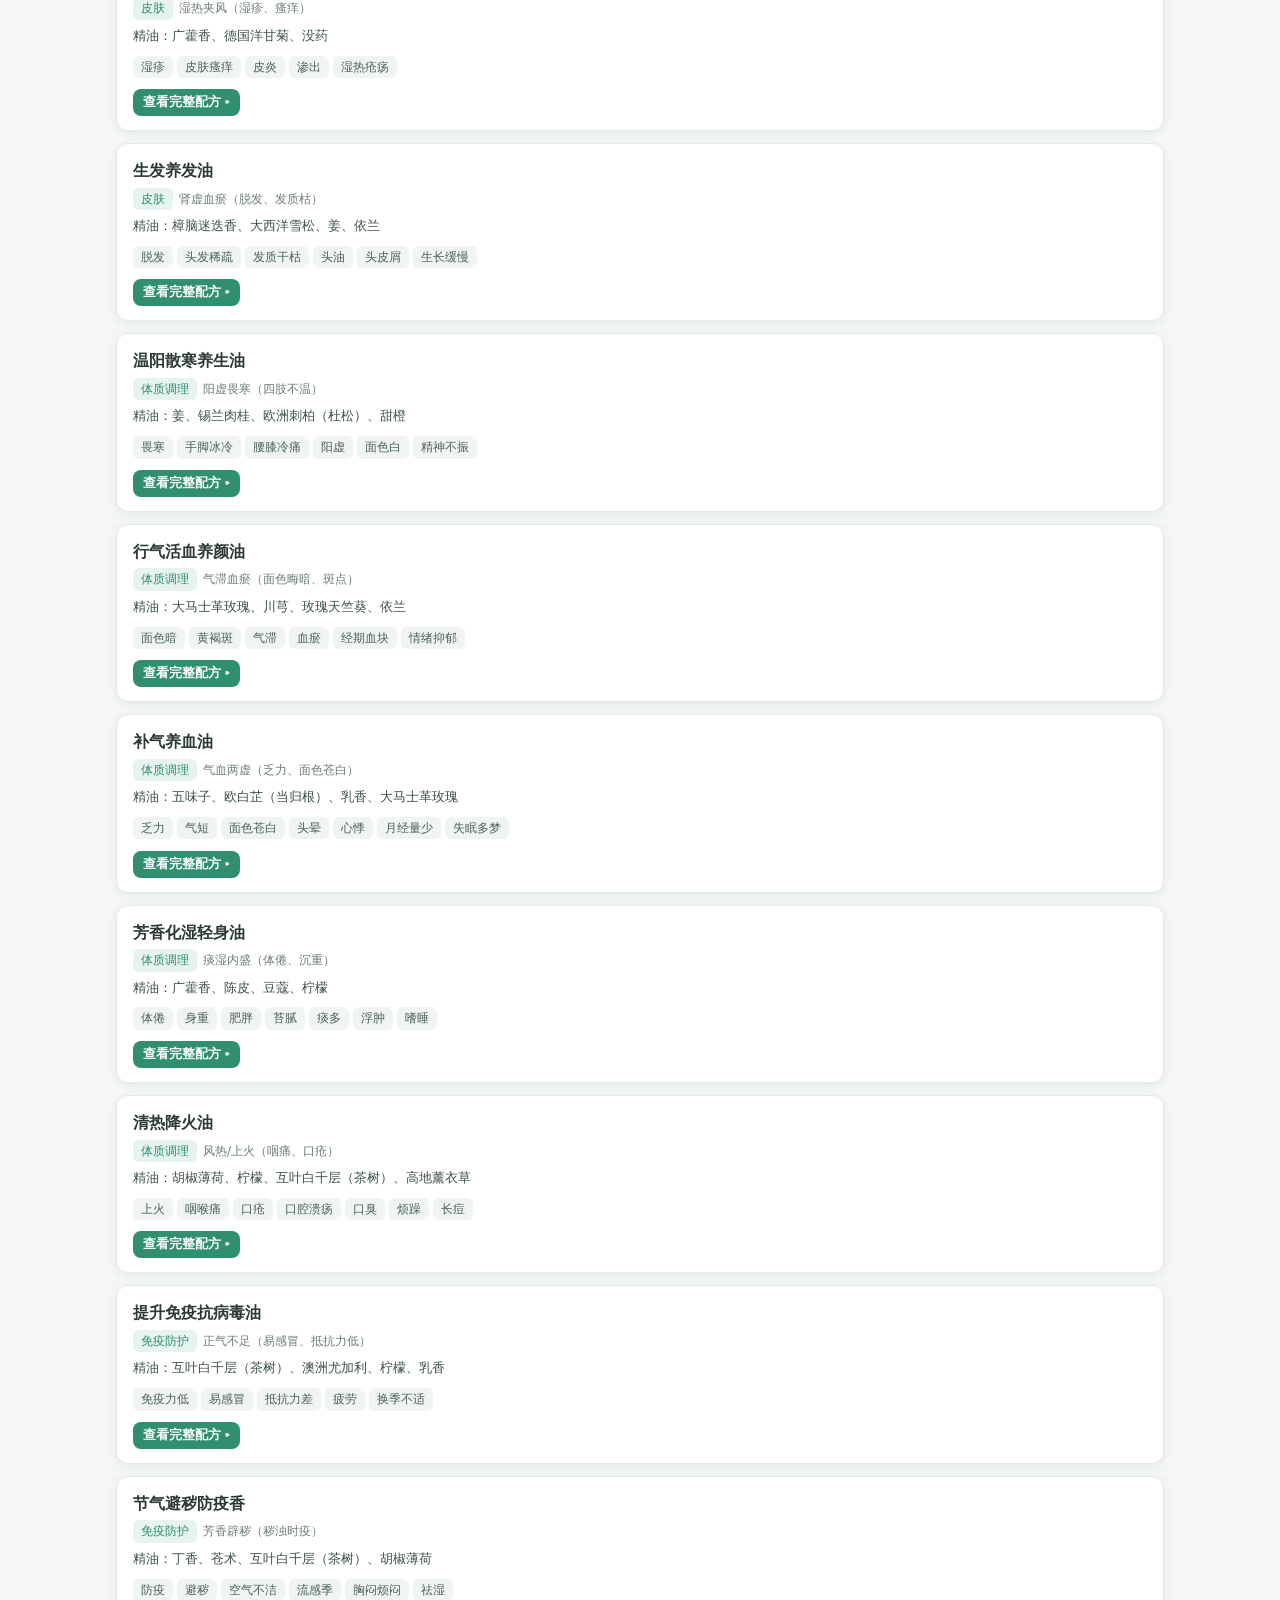
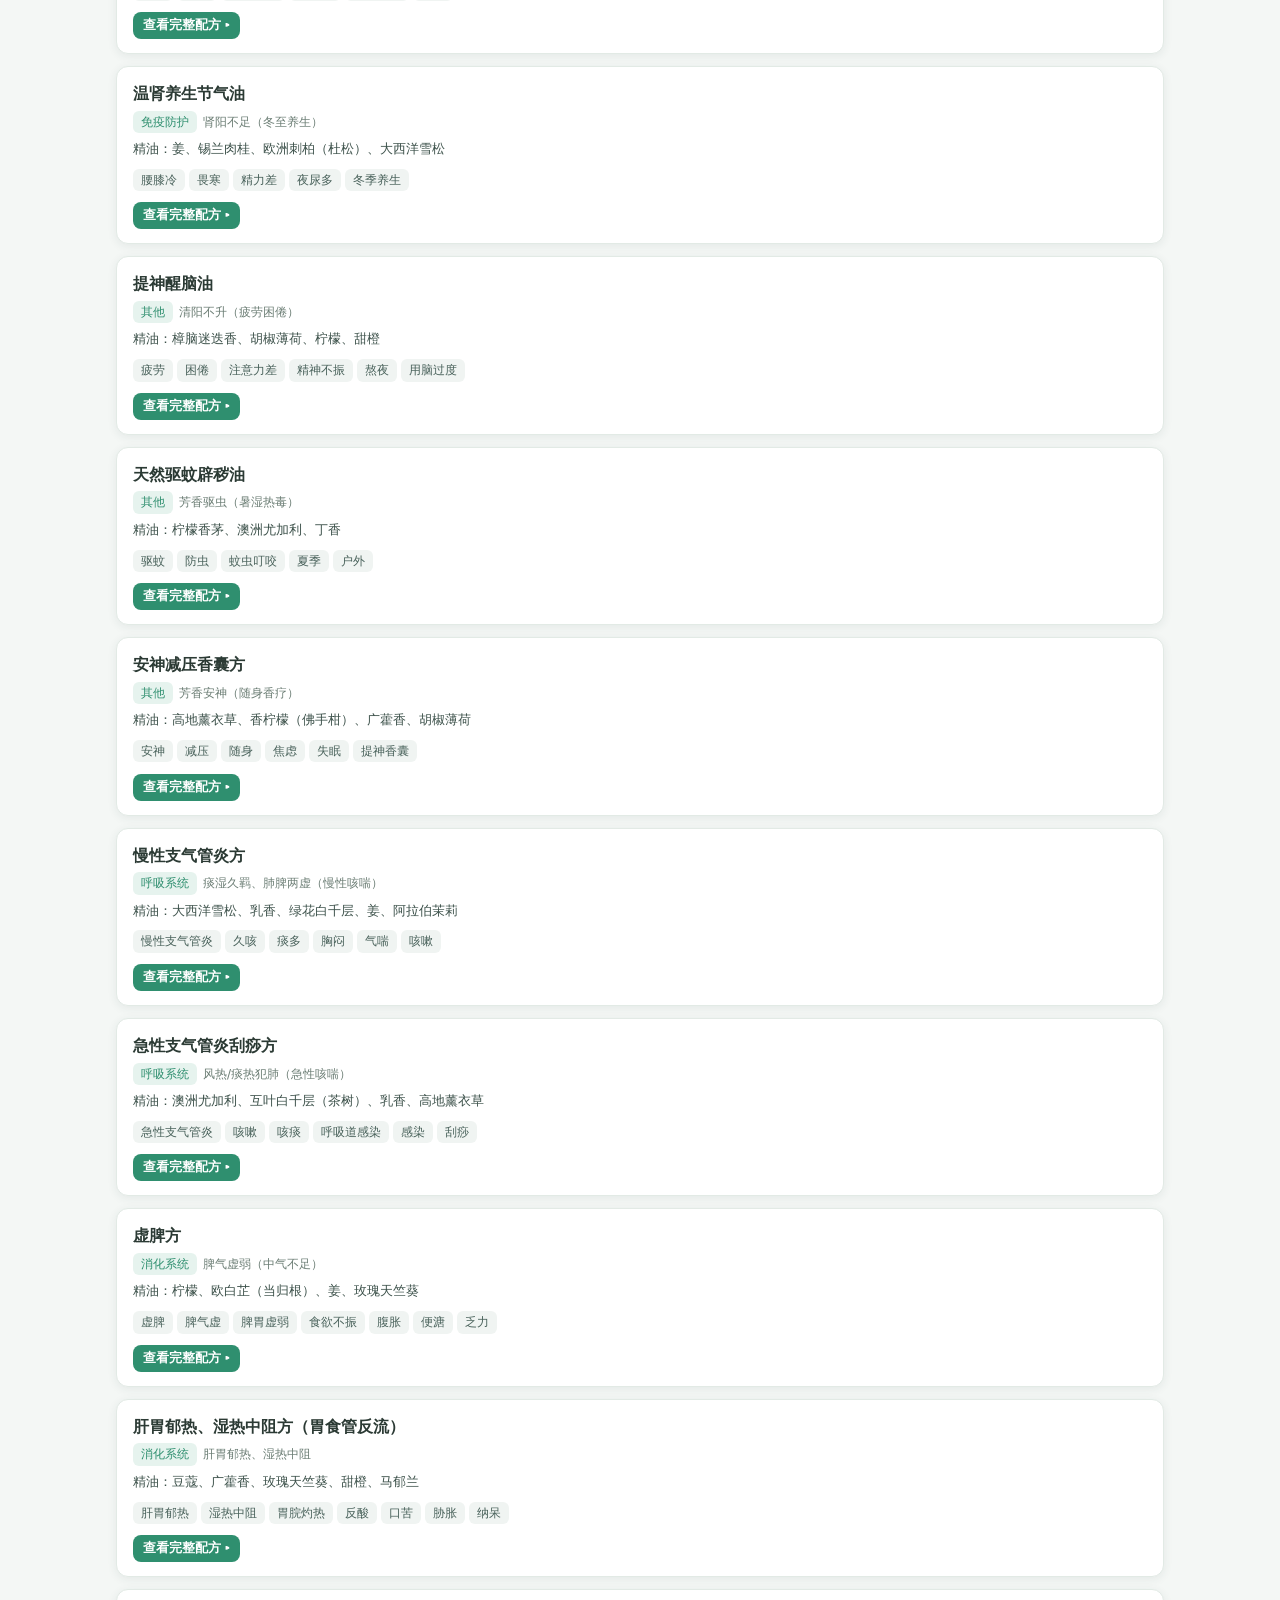
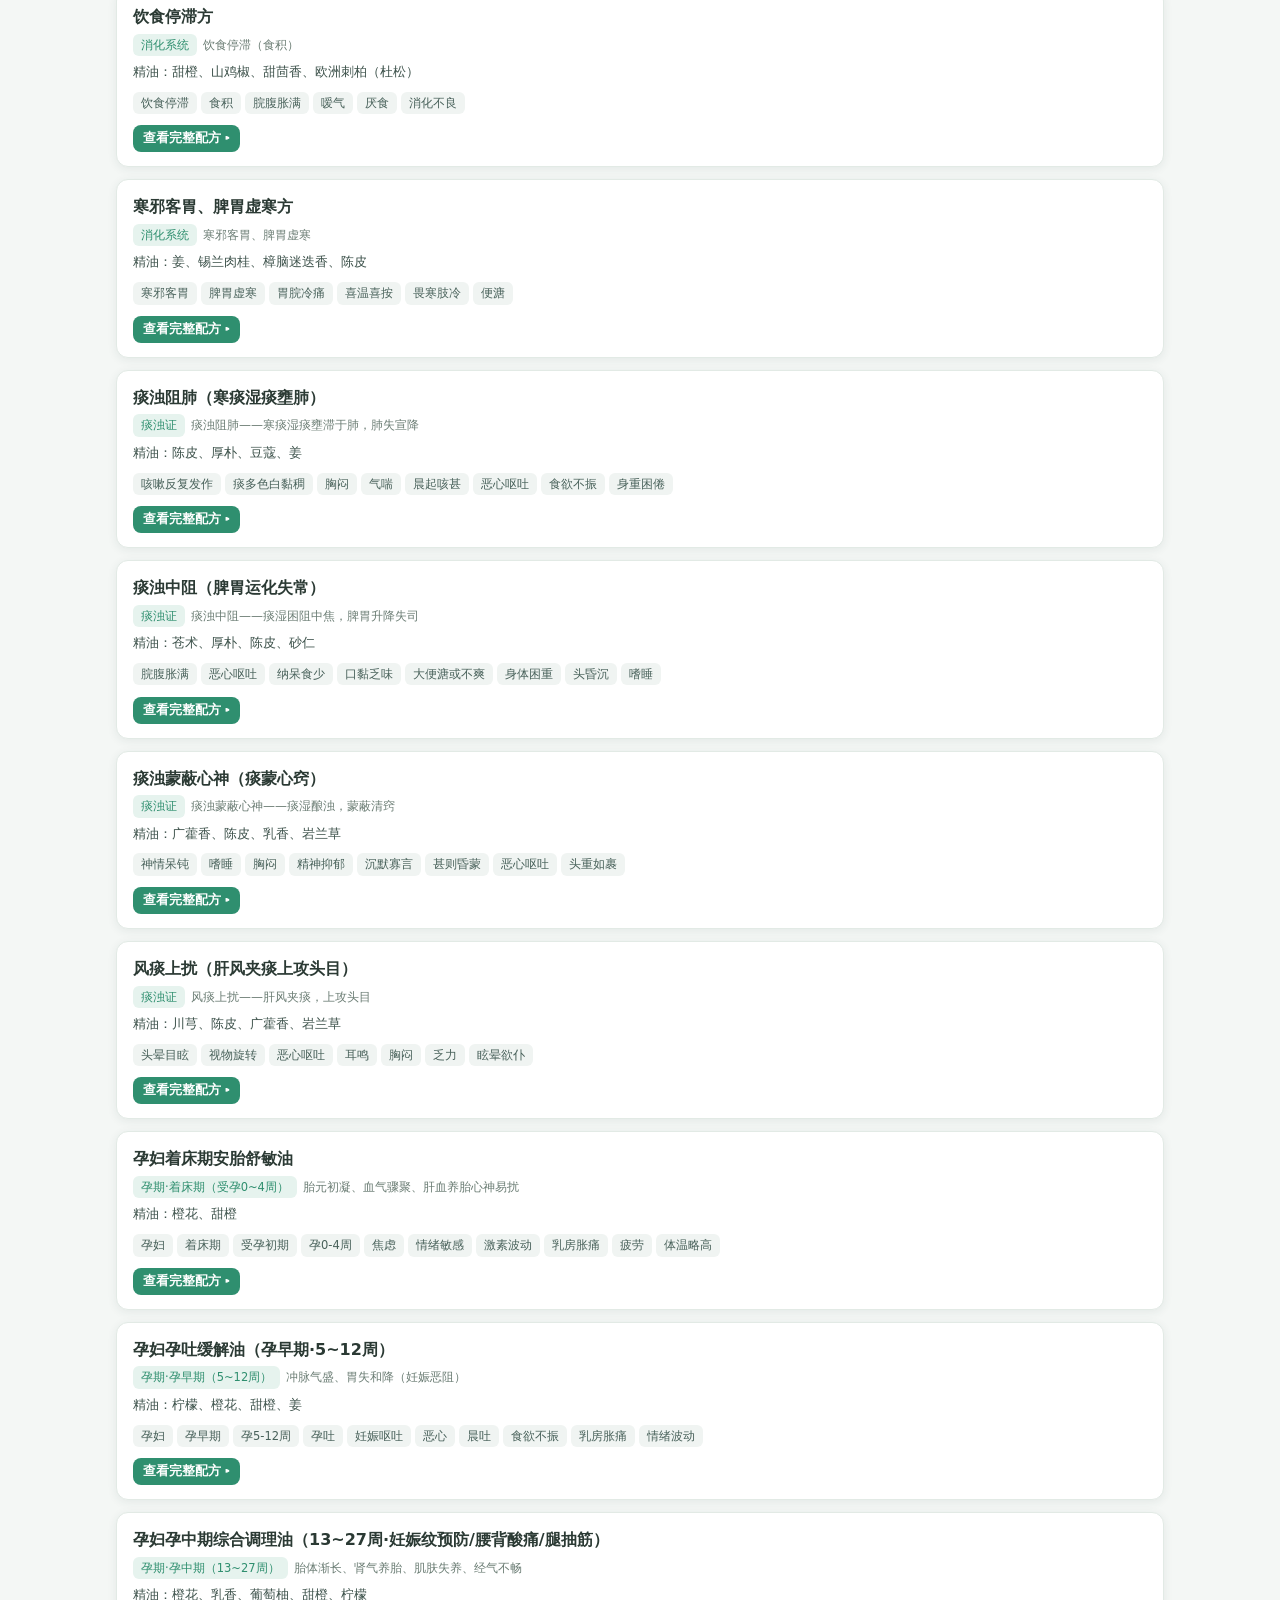
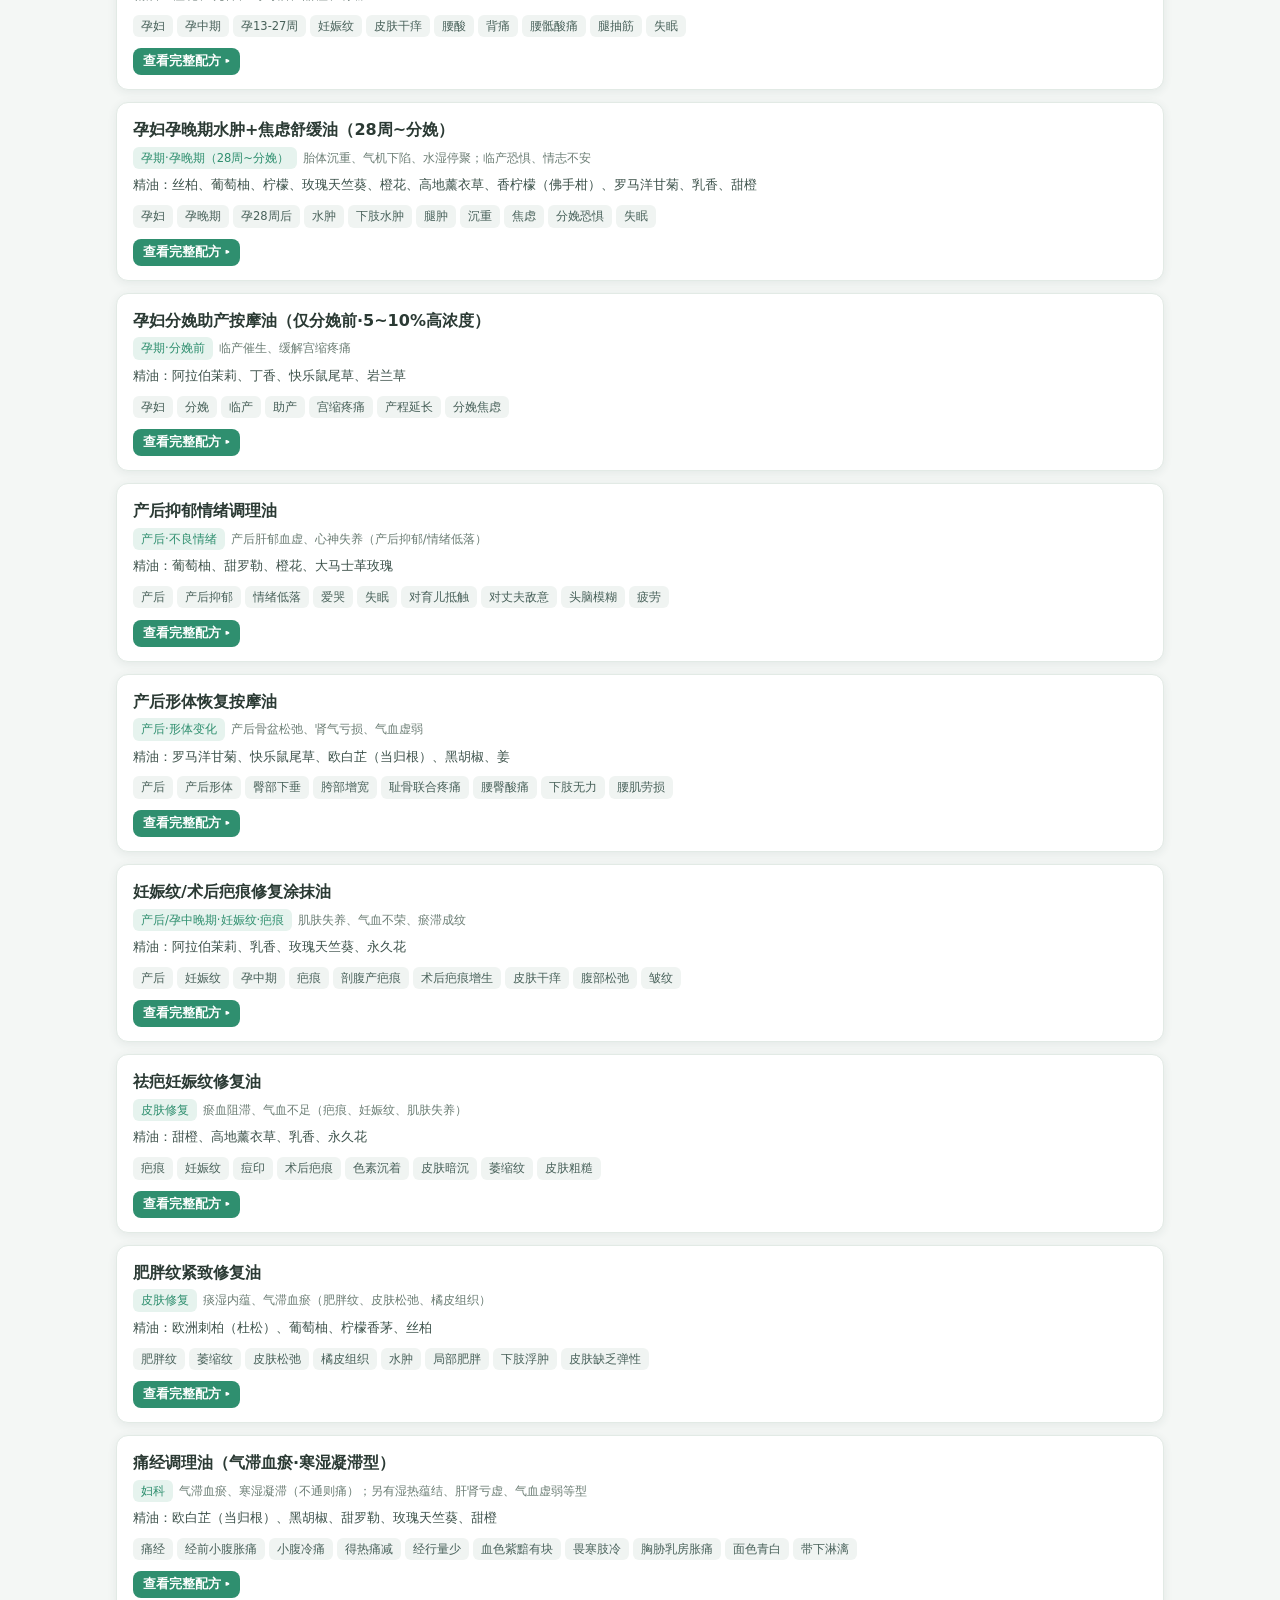
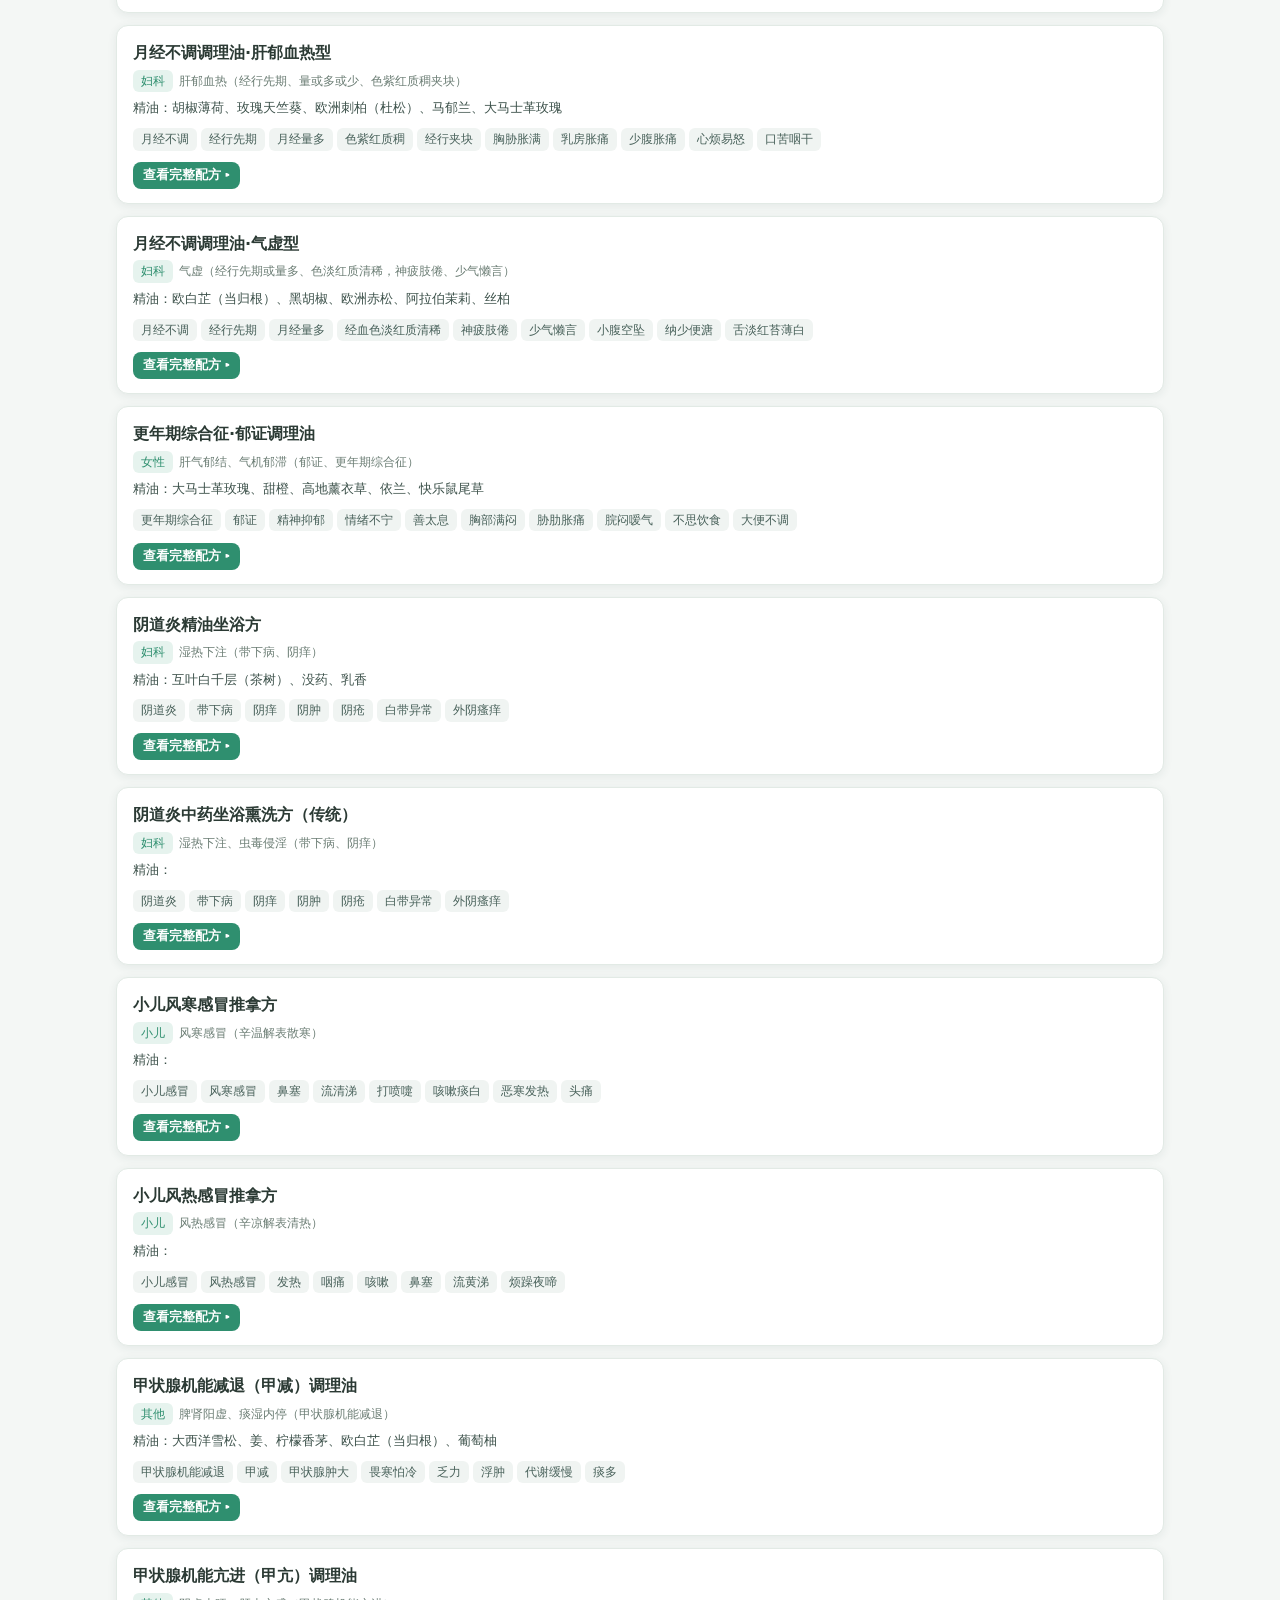
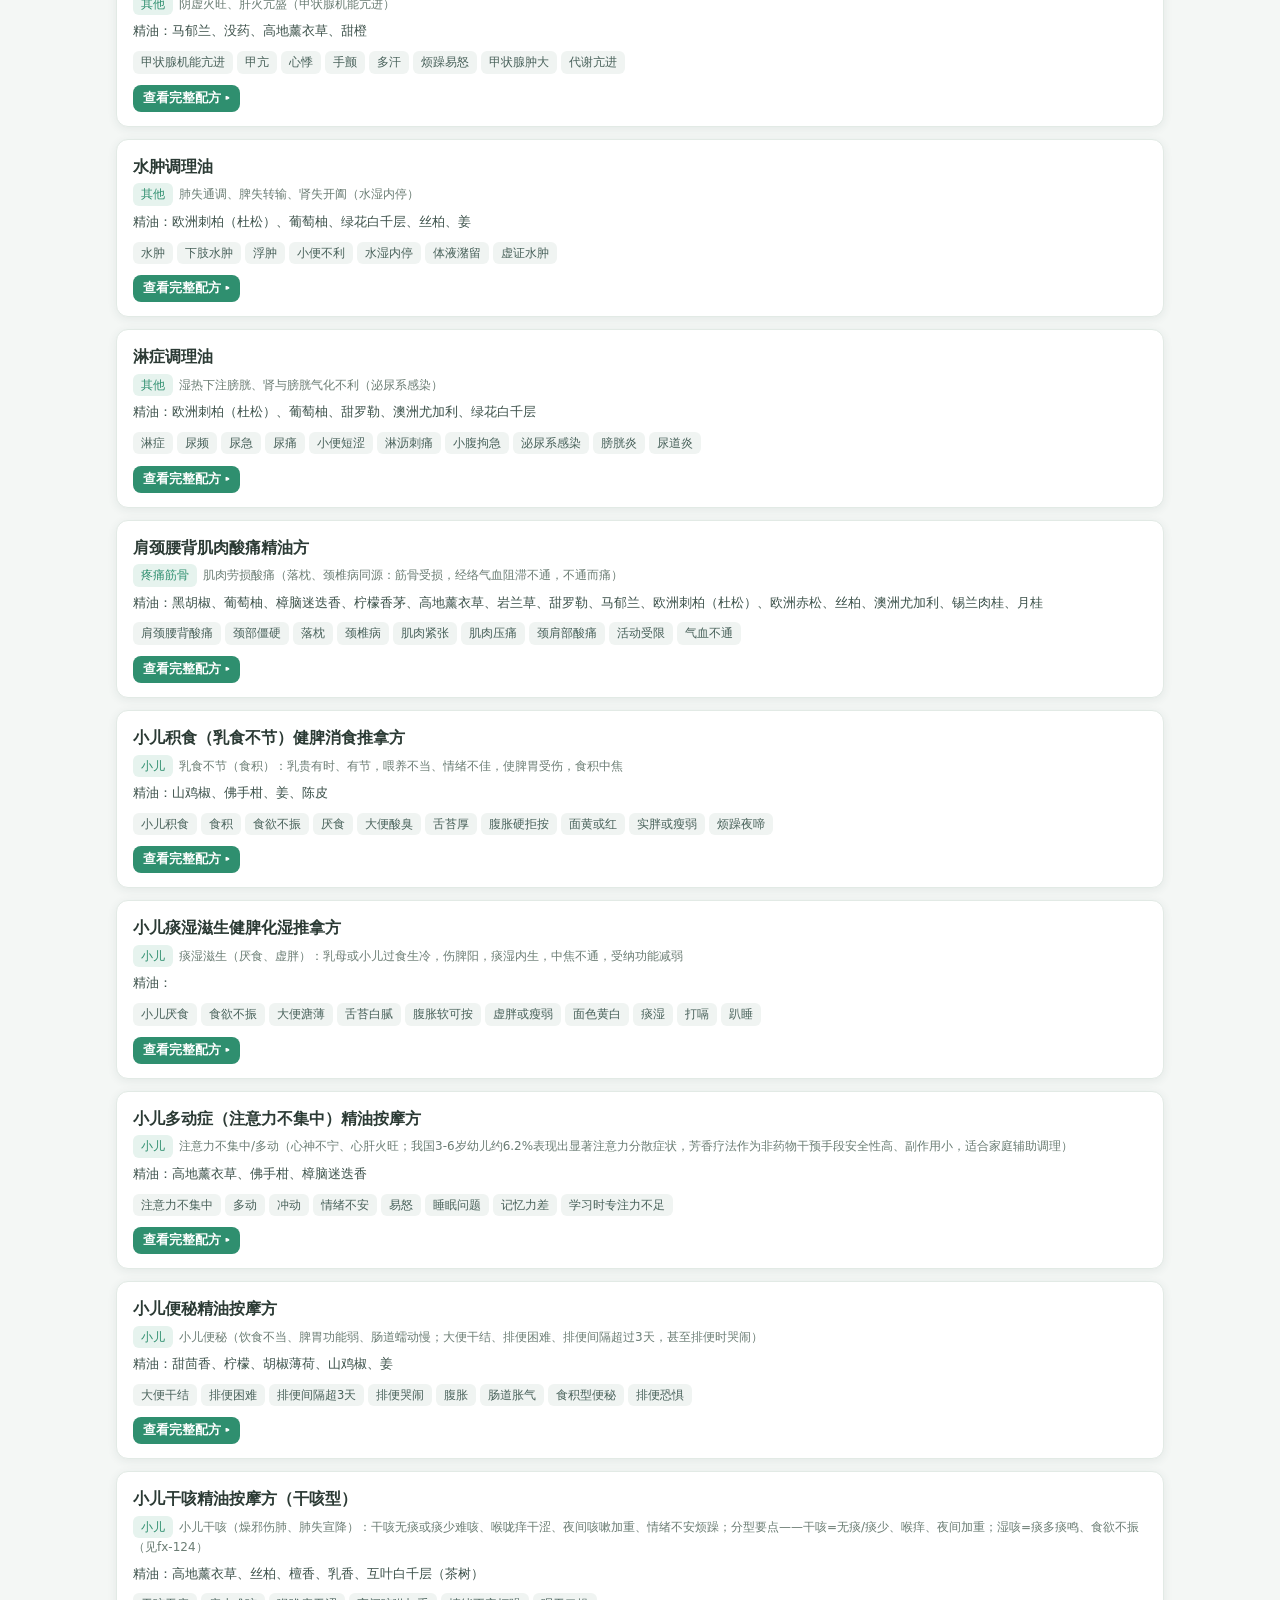
==== commit 90d38658: "fix: 舌面分区体质判断审校——凹陷主气虚原则落实 - 脾胃区凹陷: 删除阳虚质误标(主病为脾胃气阴两虚, 症状含手足心热属阴虚象, 阳虚与阴虚矛盾) - 颈椎区凹陷: 气虚/阳虚排序纠正(凹陷主气" ====
--- a/index.html
+++ b/index.html
@@ -2204,7 +2204,7 @@
      ]},
     {key:"jingzhui", label:"颈椎区", organ:"颈椎", zone:"舌尖下", desc:"舌尖下 → 颈椎；舌形凹 / 舌形凸",
      observations:[
-       {key:"aoxian", label:"舌形凹",   disease:"颈椎变形",         symptom:"主症：颈椎僵硬、颈部不适；兼症：抬头困难、上肢麻木、头晕、头痛、肩颈酸痛、富贵包、手指发麻", tags:["颈椎变形","凹陷"], tizhi:["阳虚质","气虚质"]},
+       {key:"aoxian", label:"舌形凹",   disease:"颈椎变形",         symptom:"主症：颈椎僵硬、颈部不适；兼症：抬头困难、上肢麻木、头晕、头痛、肩颈酸痛、富贵包、手指发麻", tags:["颈椎变形","凹陷"], tizhi:["气虚质","阳虚质"]},
        {key:"tuqi",   label:"舌形凸",   disease:"颈椎变形或富贵包", symptom:"主症：颈后凸起、富贵包；兼症：颈椎前倾、头晕、头痛、上肢麻木、肩颈沉重、头晕目眩", tags:["颈椎变形","富贵包","凸起","气滞"], tizhi:["气郁质"]}
      ]},
     {key:"jianzhou", label:"肩周区", organ:"肩、周", zone:"舌前两侧", desc:"舌前两侧 → 肩周；舌质红点 / 舌形缺损",
@@ -2224,7 +2224,7 @@
      ]},
     {key:"piwei",   label:"脾胃区", organ:"脾、胃", zone:"舌中", desc:"舌中 → 脾胃；舌形凹陷 / 凸起 / 裂纹 / 苔色。⚠️ 齿痕舌（脾虚湿盛）舌体整体胖大，脾胃区可能正常或偏凸，不一定凹陷；请优先在舌态选「胖大齿痕舌」",
      observations:[
-       {key:"aoxian",      label:"舌形凹陷",        disease:"脾胃气阴两虚",   symptom:"主症：食欲差、口干、胃脘隐痛；兼症：饭后困倦、大便溏或干、面色萎黄、消瘦、乏力、手足心热。注：舌中凹陷多见于气阴两虚；单纯脾虚湿盛多为胖大齿痕舌，舌面正常或偏凸，不一定凹陷", tags:["脾胃气虚","气阴两虚","凹陷","脾虚","虚","胃阴不足"], tizhi:["气虚质","阴虚质","阳虚质"]},
+       {key:"aoxian",      label:"舌形凹陷",        disease:"脾胃气阴两虚",   symptom:"主症：食欲差、口干、胃脘隐痛；兼症：饭后困倦、大便溏或干、面色萎黄、消瘦、乏力、手足心热。注：舌中凹陷多见于气阴两虚；单纯脾虚湿盛多为胖大齿痕舌，舌面正常或偏凸，不一定凹陷", tags:["脾胃气虚","气阴两虚","凹陷","脾虚","虚","胃阴不足"], tizhi:["气虚质","阴虚质"]},
        {key:"tuqi",        label:"舌形凸起",        disease:"胃气滞/脾虚湿盛", symptom:"主症：腹胀、打嗝、胃部胀满；兼症：积食、嗳气、反酸、恶心、饭后加重、身体困重、大便黏。注：舌体胖大（齿痕舌）时脾胃区也可表现为胀满凸起，属脾虚湿盛，不一定是食积气滞", tags:["胃气滞","积食","凸起","气滞","脾虚湿盛","胖大","齿痕"], tizhi:["气郁质","痰湿质","气虚质"]},
        {key:"liewen",      label:"舌质裂纹",        disease:"胃阴不足",       symptom:"主症：口干、胃脘隐痛、饥不欲食；兼症：大便干、干呕、消瘦、舌中裂纹、手足心热", tags:["胃阴不足","裂纹","口干","阴虚"], tizhi:["阴虚质"]},
        {key:"zhi_baitai",  label:"舌质白苔",        disease:"脾胃虚寒",       symptom:"主症：怕冷、腹部冷痛、喜温喜按；兼症：大便溏、四肢凉、面色白、完谷不化", tags:["脾胃虚寒","白苔","脾虚","虚寒"], tizhi:["阳虚质","气虚质"]},
@@ -2257,7 +2257,7 @@
        {key:"bao_tai",    label:"舌根剥苔/无苔",disease:"肾阴亏虚",              symptom:"主症：腰膝酸软、潮热盗汗；兼症：五心烦热、眩晕耳鸣、失眠多梦、咽干、男子遗精、女子月经量少", tags:["肾阴虚","剥苔","无苔","阴虚","虚"], tizhi:["阴虚质"]},
        {key:"liewen",     label:"舌根裂纹",     disease:"肾精亏虚",              symptom:"主症：腰膝酸软、耳鸣健忘；兼症：头晕目眩、发脱齿摇、遗精早泄、夜尿频多", tags:["肾精亏虚","裂纹","精亏","肾阴虚","虚"], tizhi:["阴虚质"]},
        {key:"danbai_pang",label:"舌根淡白胖大", disease:"肾阳虚衰",              symptom:"主症：畏寒肢冷、夜尿频多；兼症：腰膝冷痛、精神不振、小便清长、下肢水肿、性欲减退", tags:["肾阳虚","淡白","胖大","阳虚","寒"], tizhi:["阳虚质"]},
-       {key:"aoxian",     label:"舌根凹陷",     disease:"肾气亏虚",              symptom:"主症：腰膝酸软、气短乏力；兼症：夜尿多、耳鸣、遗尿、齿松发脱、动则汗出", tags:["肾气虚","凹陷","气虚","虚"], tizhi:["气虚质","阳虚质"]},
+       {key:"aoxian",     label:"舌根凹陷",     disease:"肾气亏虚",              symptom:"主症：腰膝酸软、气短乏力；兼症：夜尿多、耳鸣、遗尿、齿松发脱、动则汗出。注：舌根凹陷主肾气虚（气虚质）；若兼畏寒肢冷、夜尿清长、舌色淡白湿润，则病久及阳、兼见阳虚质", tags:["肾气虚","凹陷","气虚","虚"], tizhi:["气虚质","阳虚质"]},
        {key:"tuqi",       label:"舌根凸起",     disease:"下焦气滞",              symptom:"主症：小腹胀痛、腰骶胀闷；兼症：便秘、小便不利、下肢沉重、情志不畅", tags:["下焦气滞","凸起","气滞","胀满"], tizhi:["气郁质"]},
        {key:"qingzi",     label:"舌根青紫/瘀点",disease:"肾络瘀阻",              symptom:"主症：腰部刺痛、痛处固定；兼症：面色晦暗、夜尿涩痛、肌肤甲错、舌下络脉青紫", tags:["血瘀","肾络瘀阻","青紫","瘀","痛"], tizhi:["血瘀质"]}
      ]}
@@ -3608,7 +3608,7 @@
   if(qInput){ qInput.addEventListener('keydown',function(e){ if(e.key==='Enter'){ e.preventDefault(); runSearch(); } }); }
 
   // 显示当前版本号（用户可肉眼判断是否最新）
-  try{ var t=document.getElementById('buildTag'); if(t) t.textContent='build 20261031a · 更新于 2026-10-31 · 手诊选项就地显示主病症状与调理建议'; }catch(e){}
+  try{ var t=document.getElementById('buildTag'); if(t) t.textContent='build 20261113a · 更新于 2026-11-13 · 舌面分区体质判断审校：凹陷主气虚，脾胃区凹陷删除阳虚误标'; }catch(e){}
 
   // URL 加 ?mb=1 跳过须知弹窗（便于调试/截图/分享特定步骤截图）
   try{
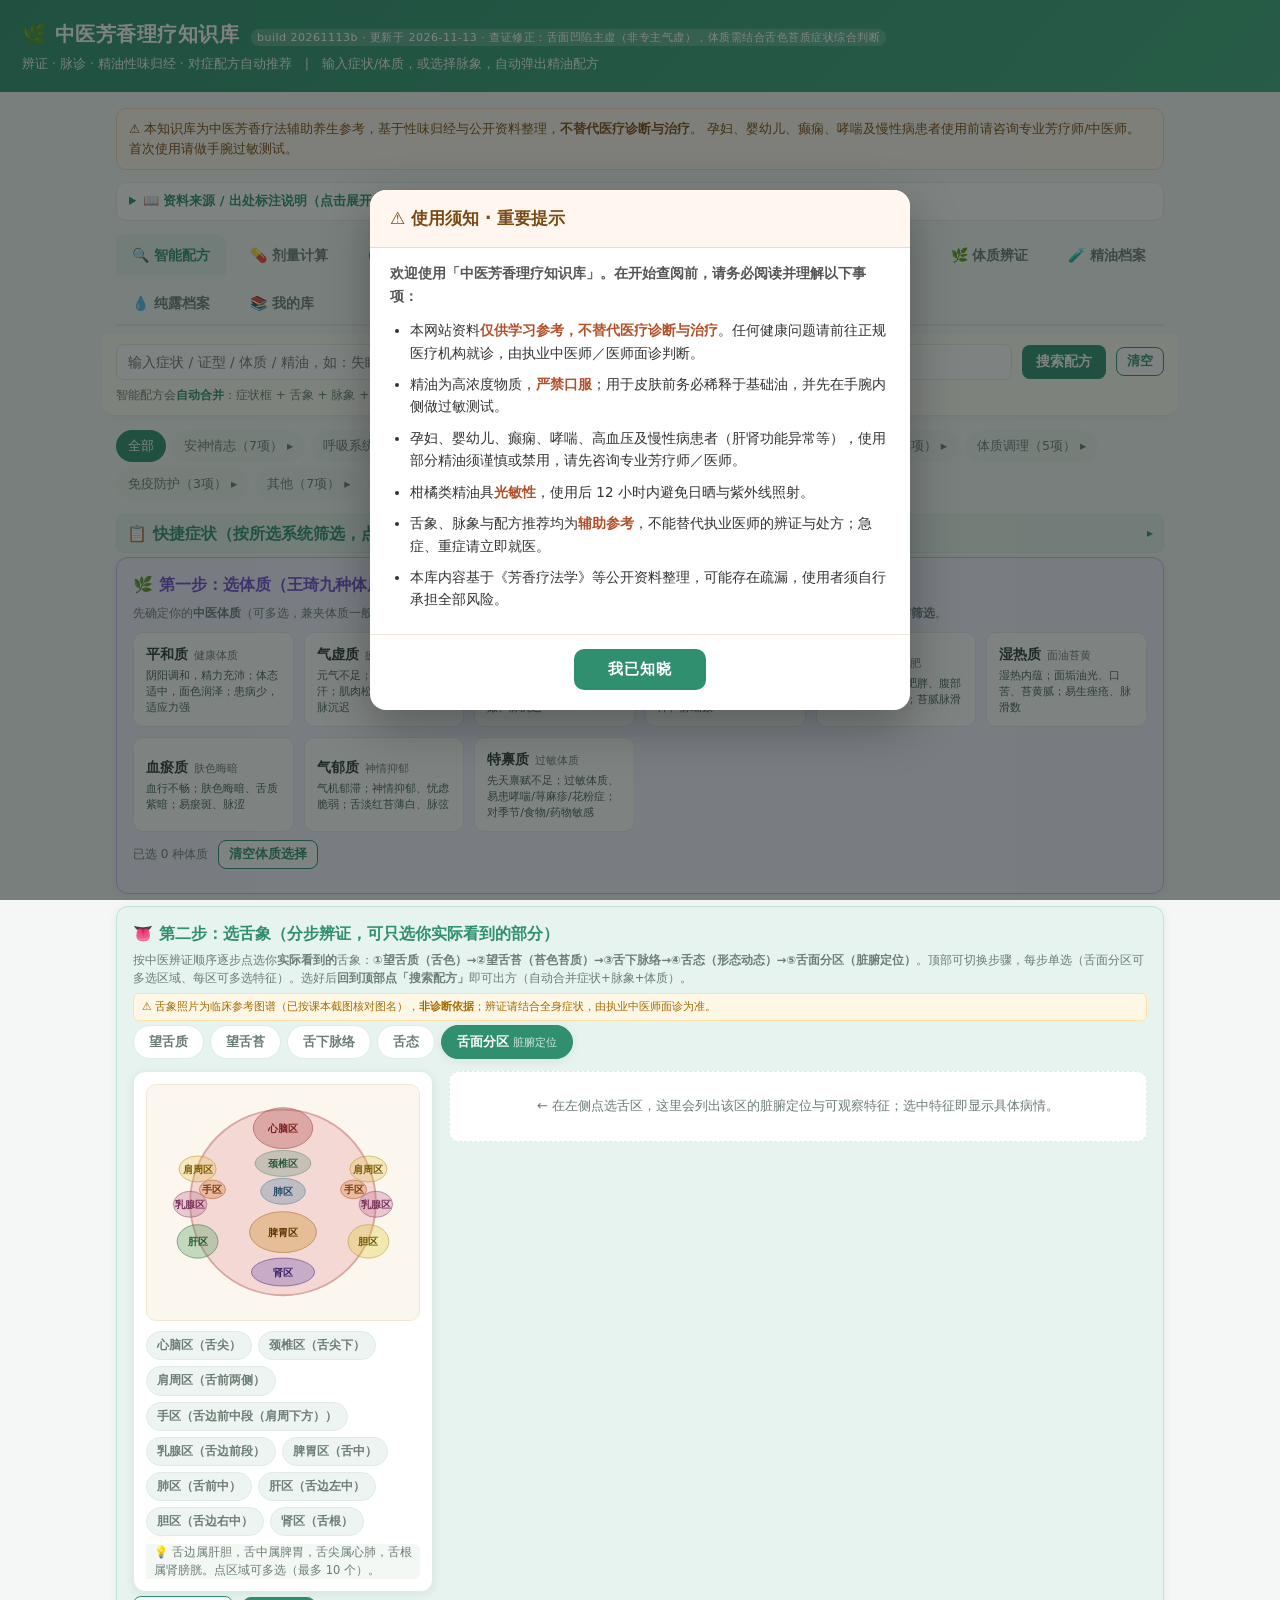
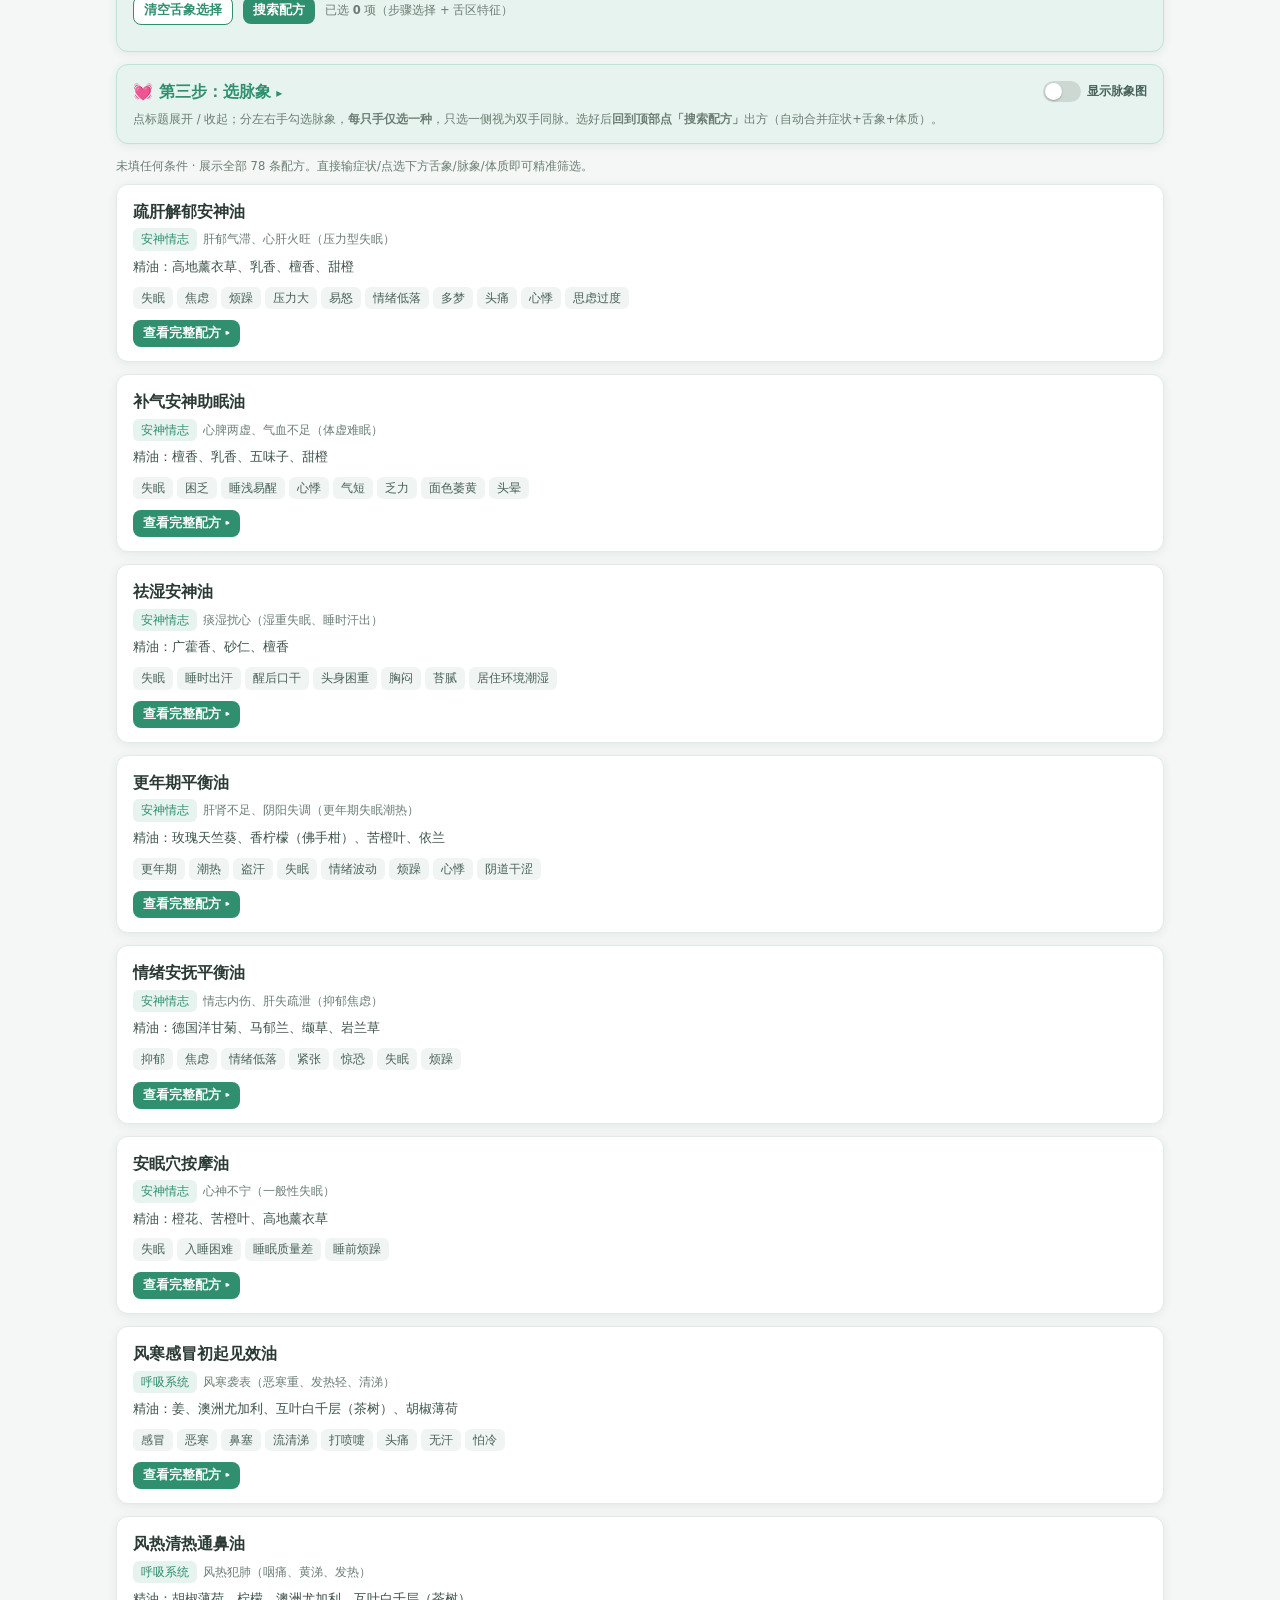
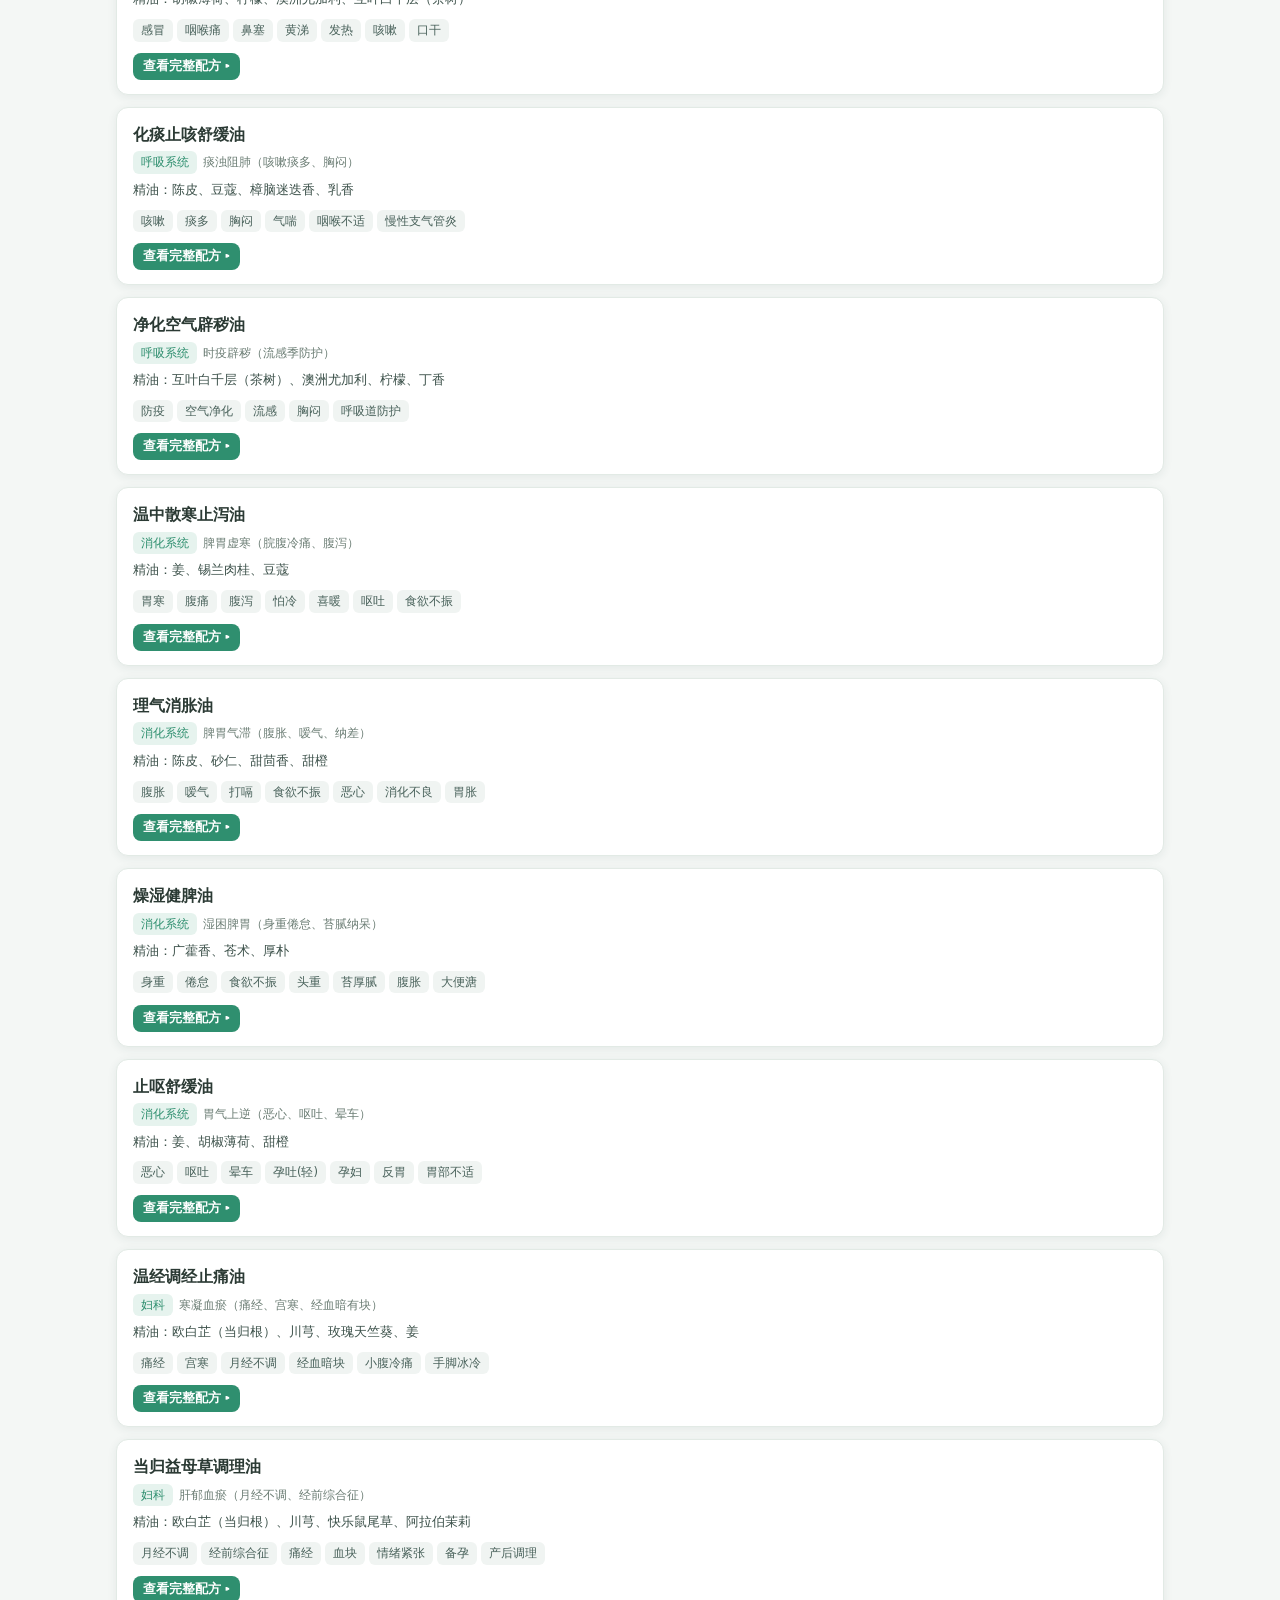
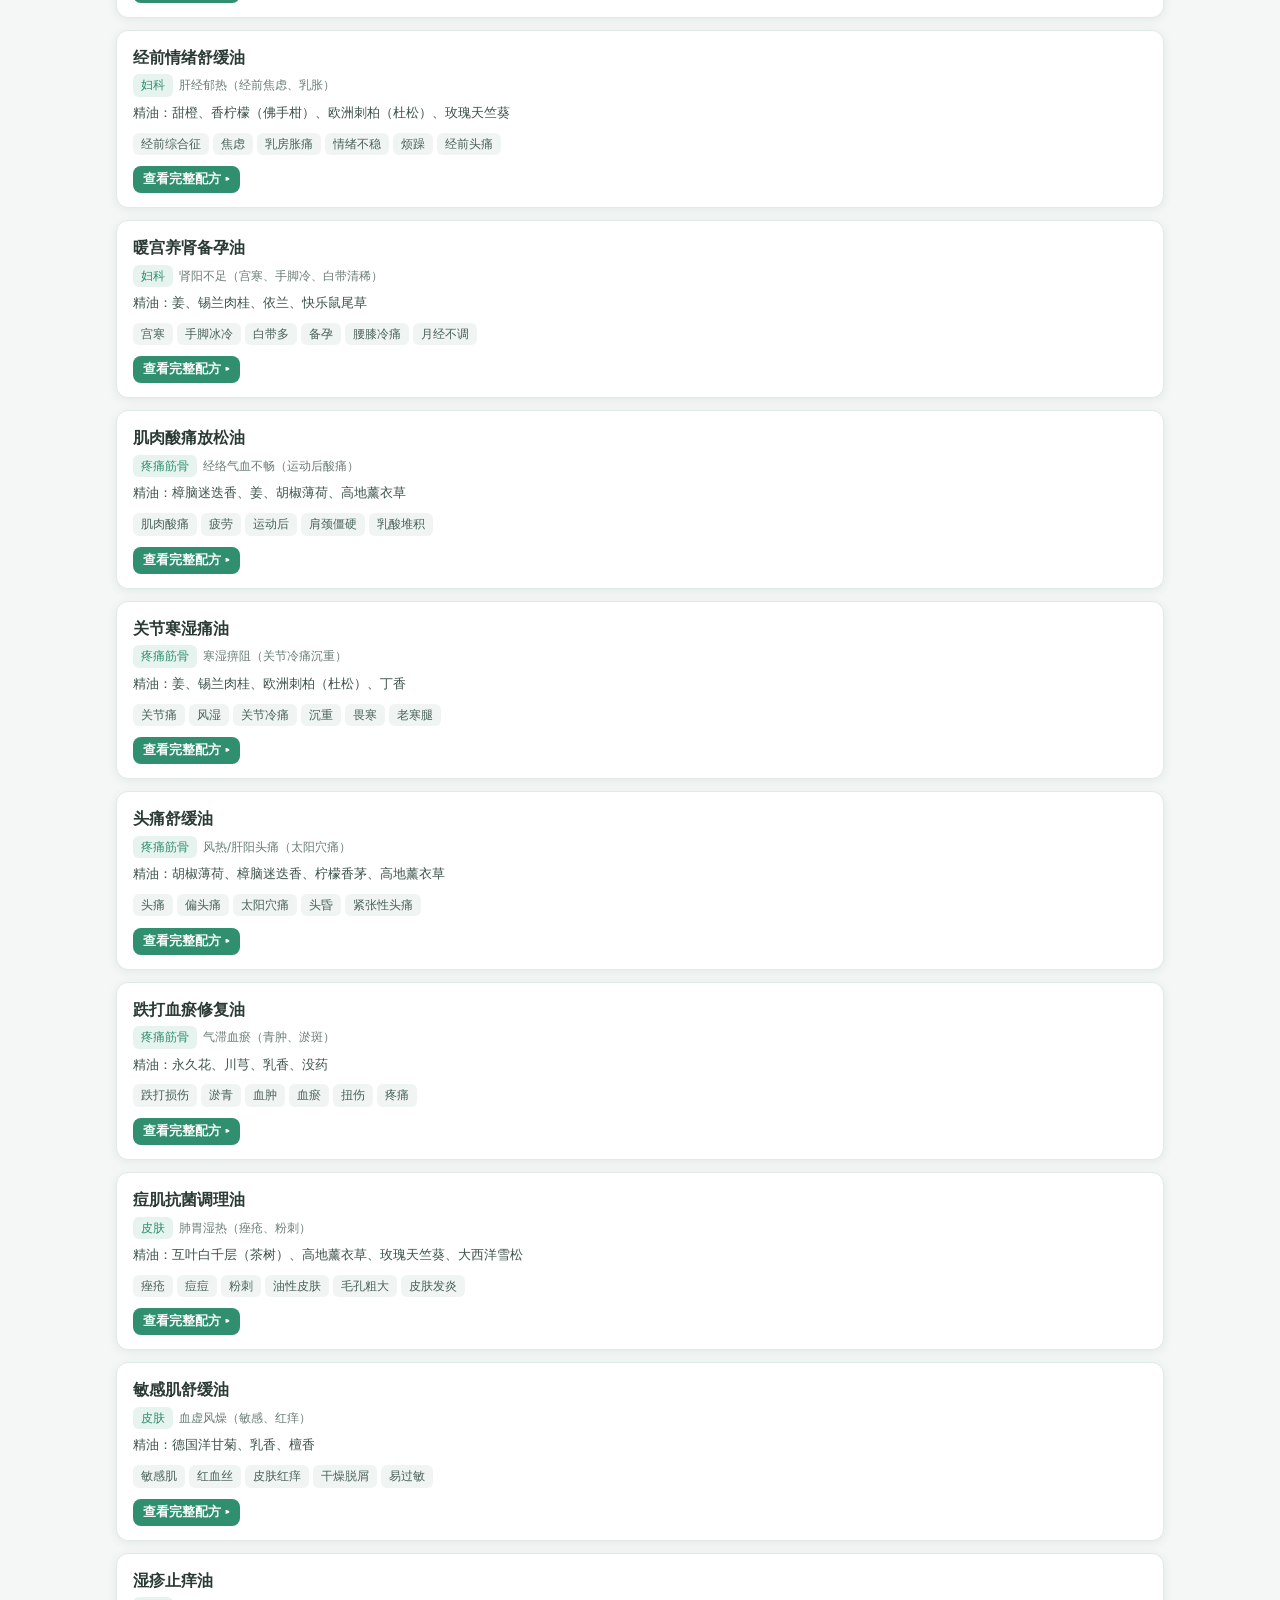
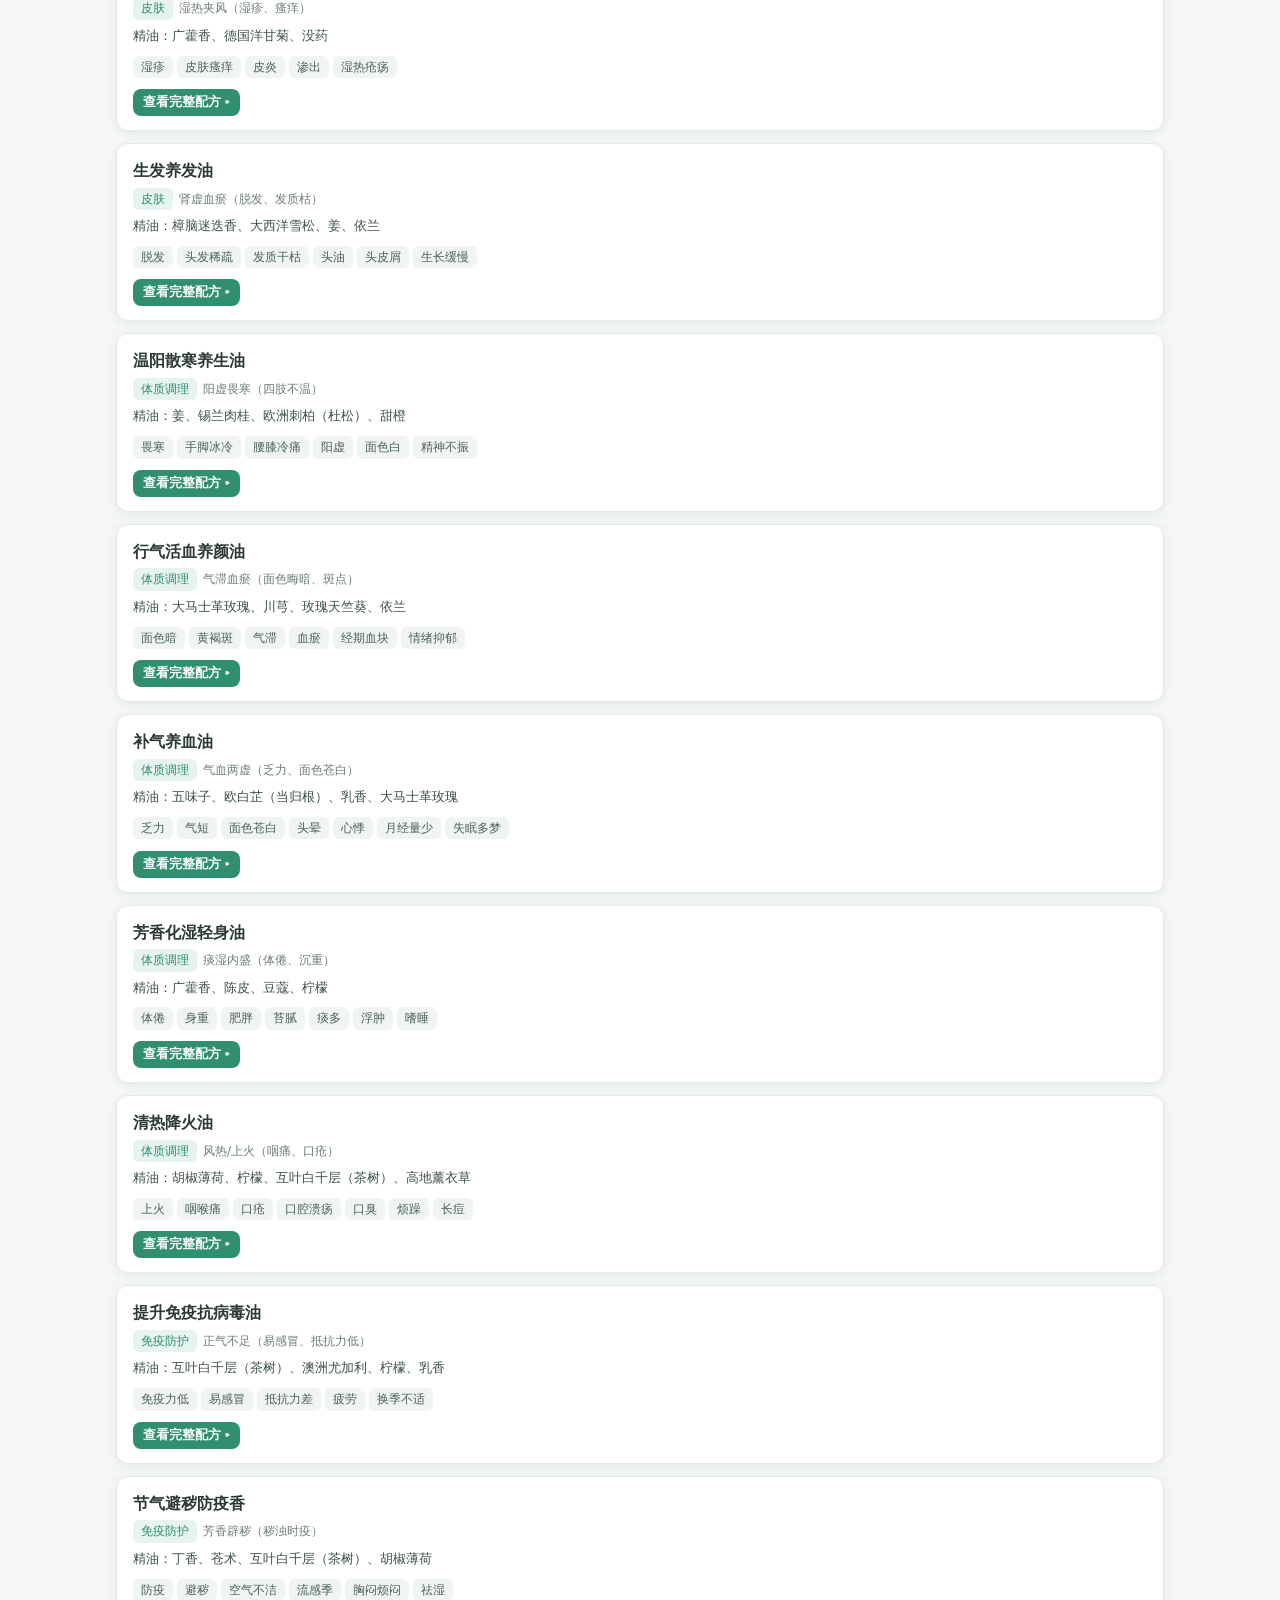
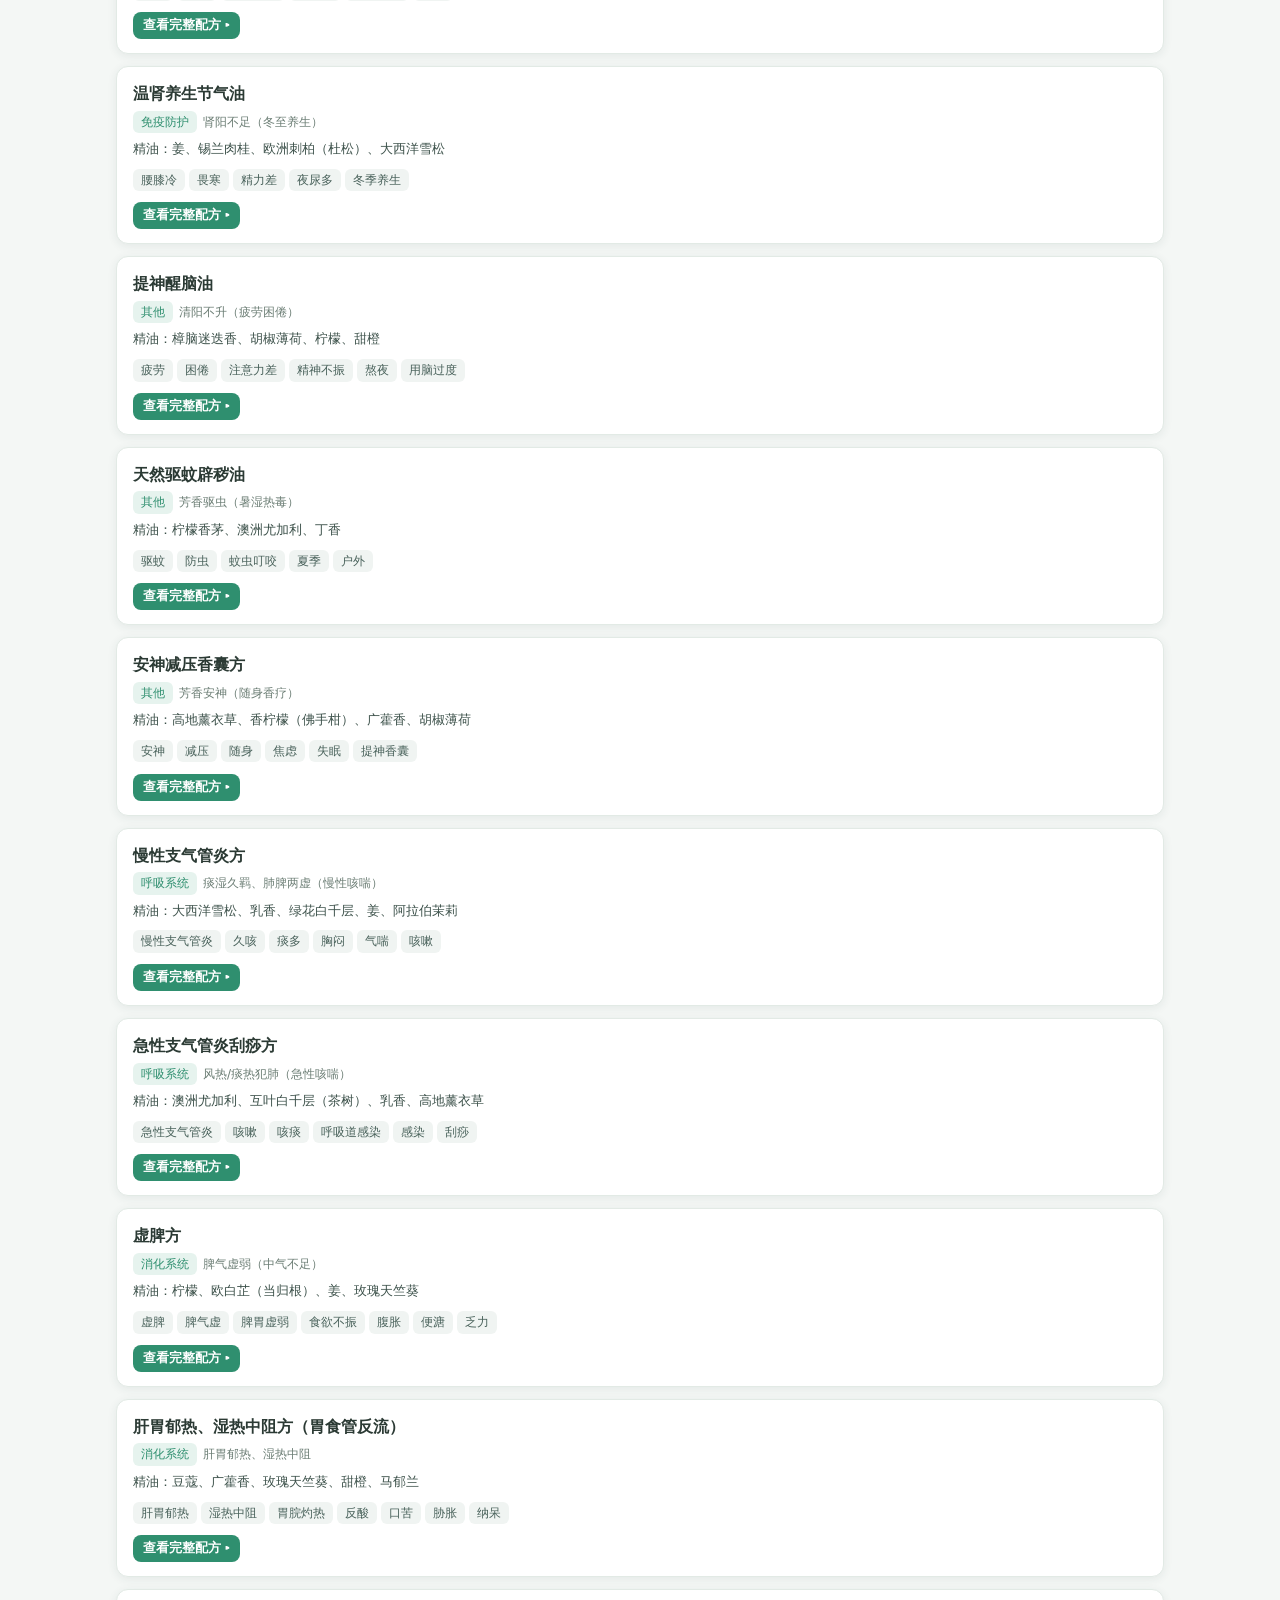
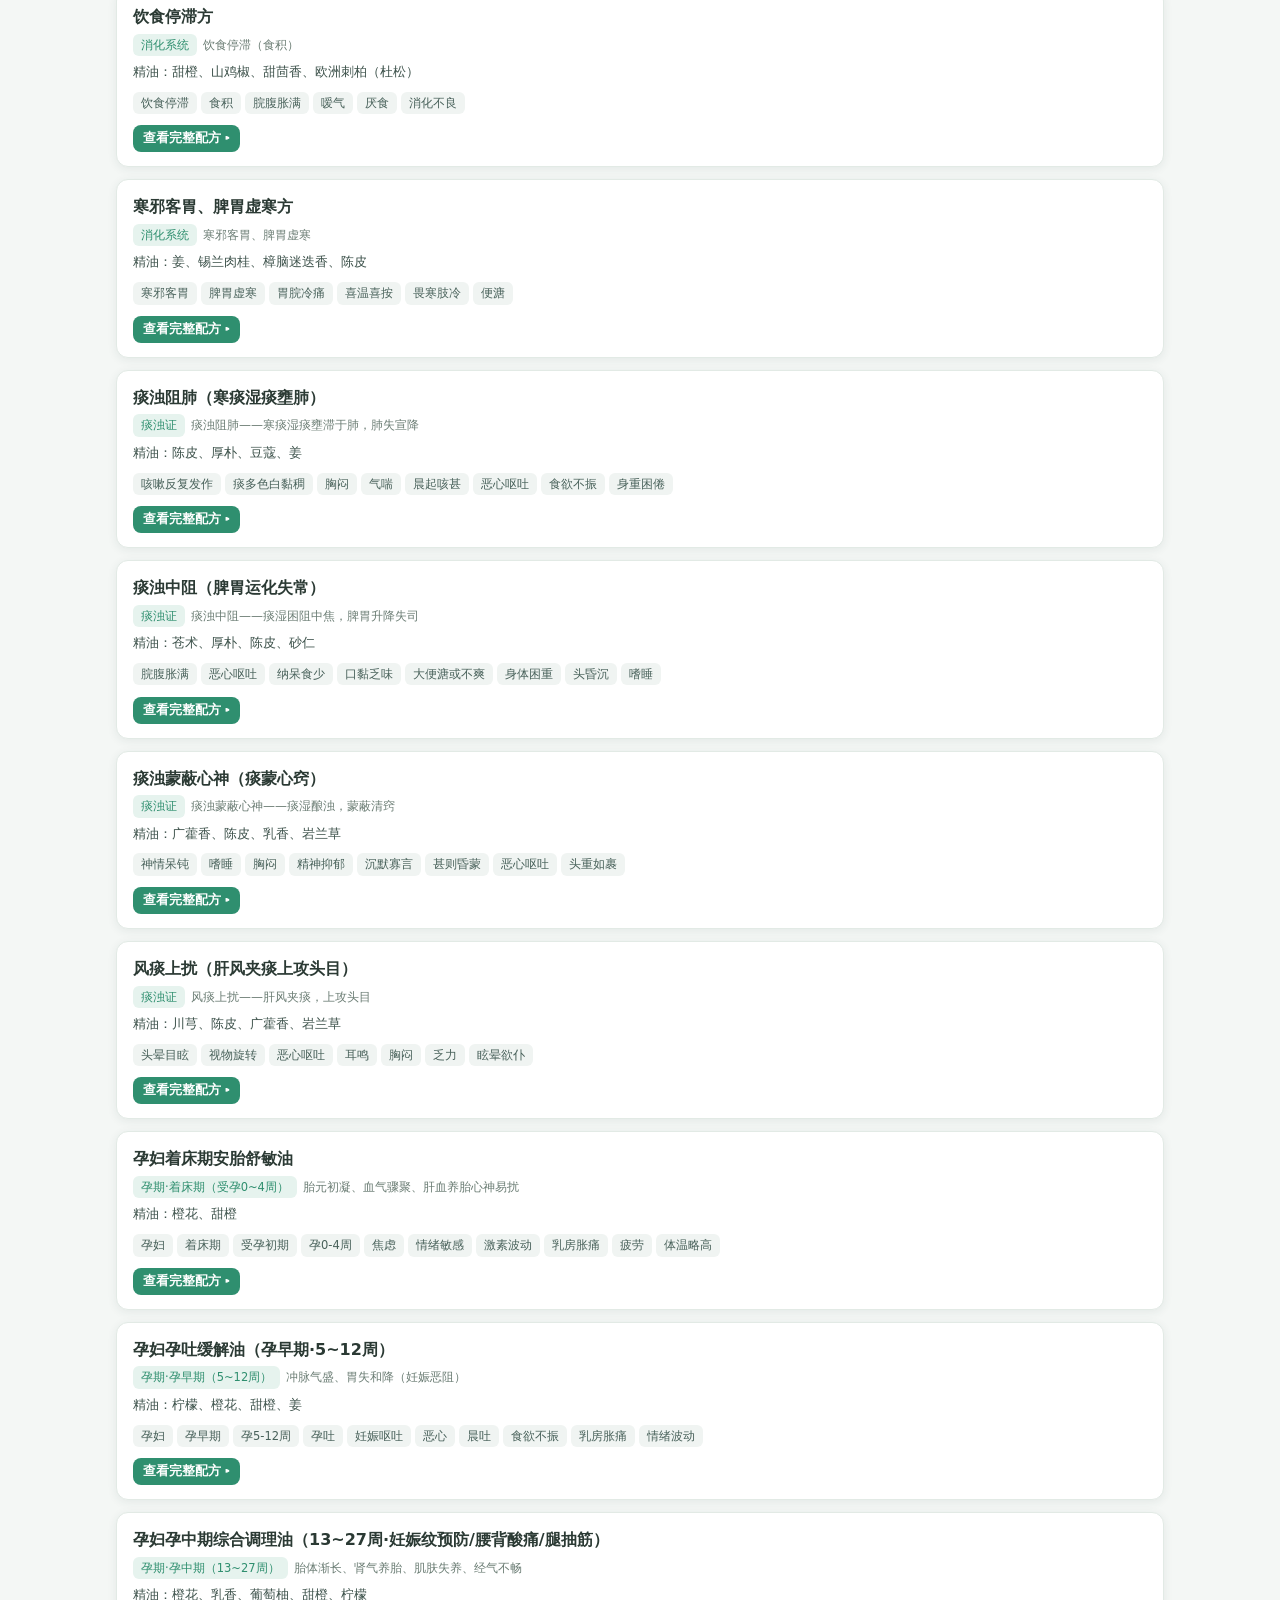
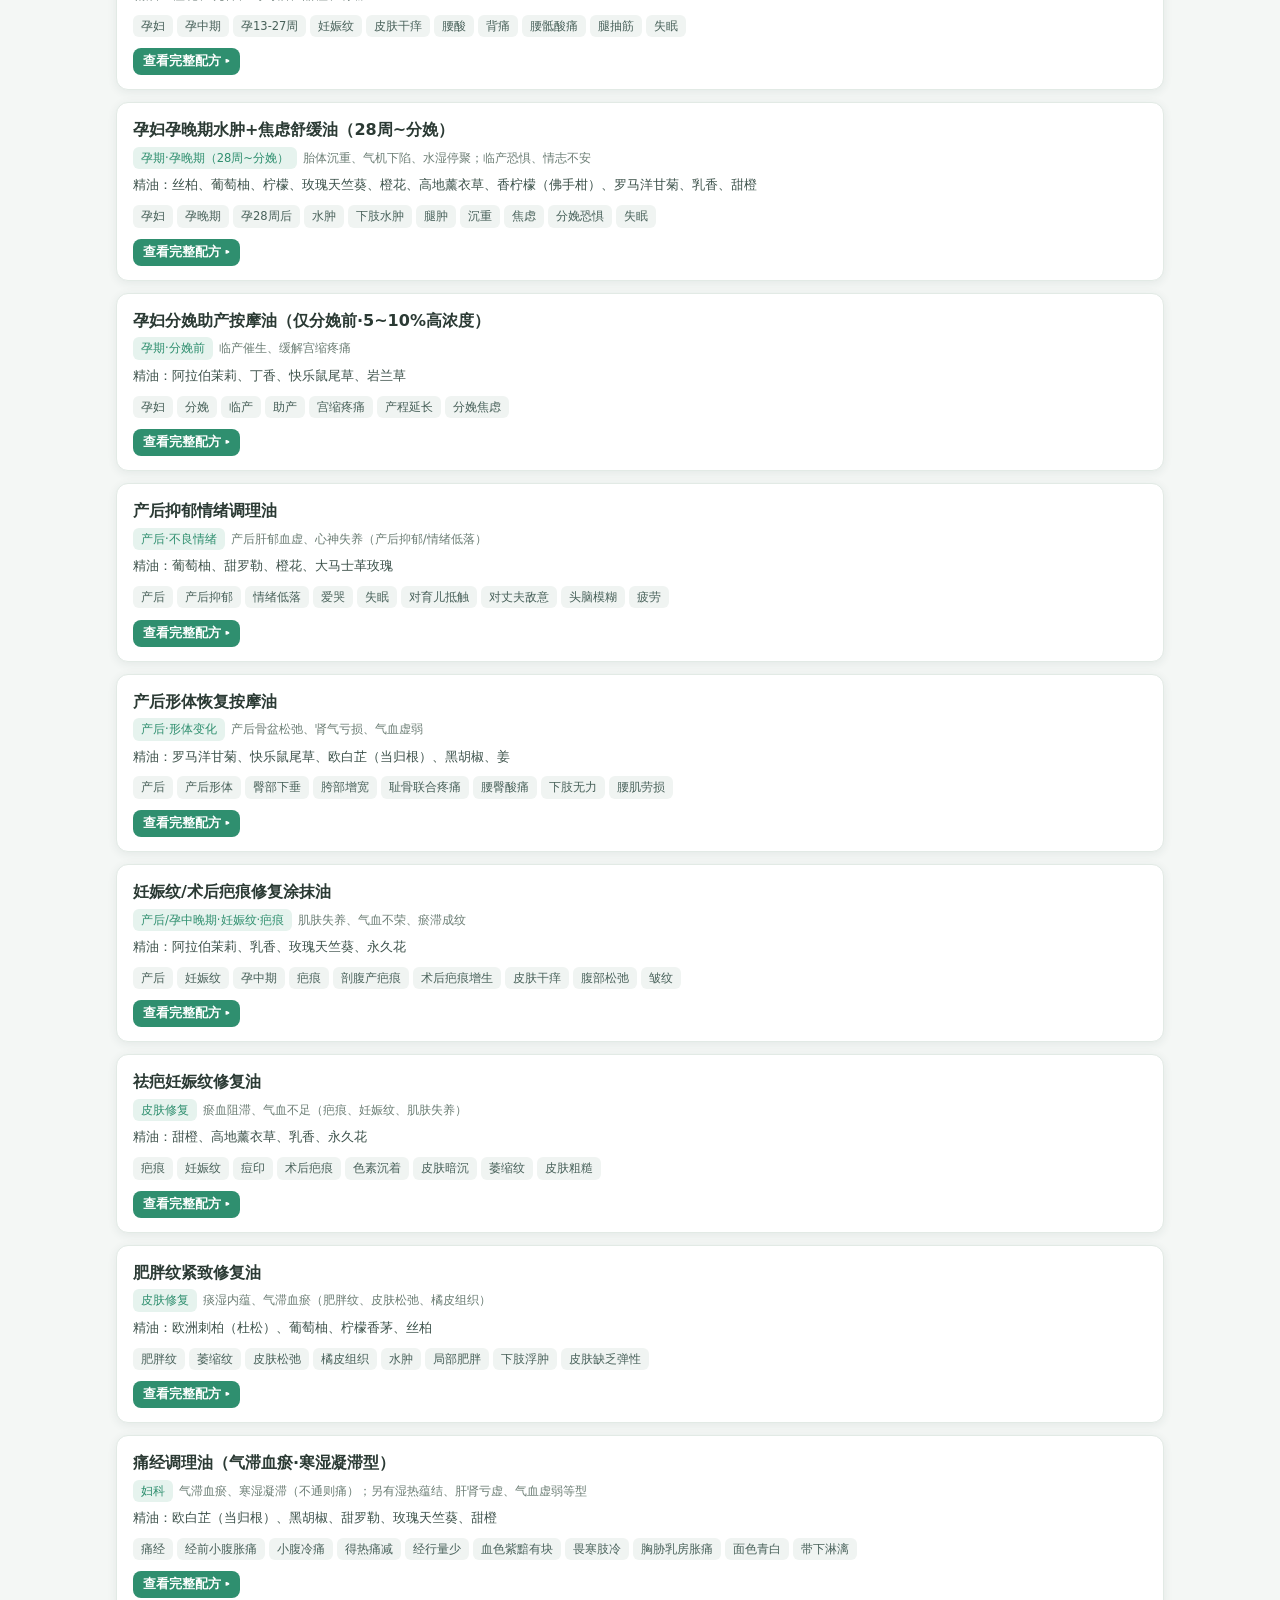
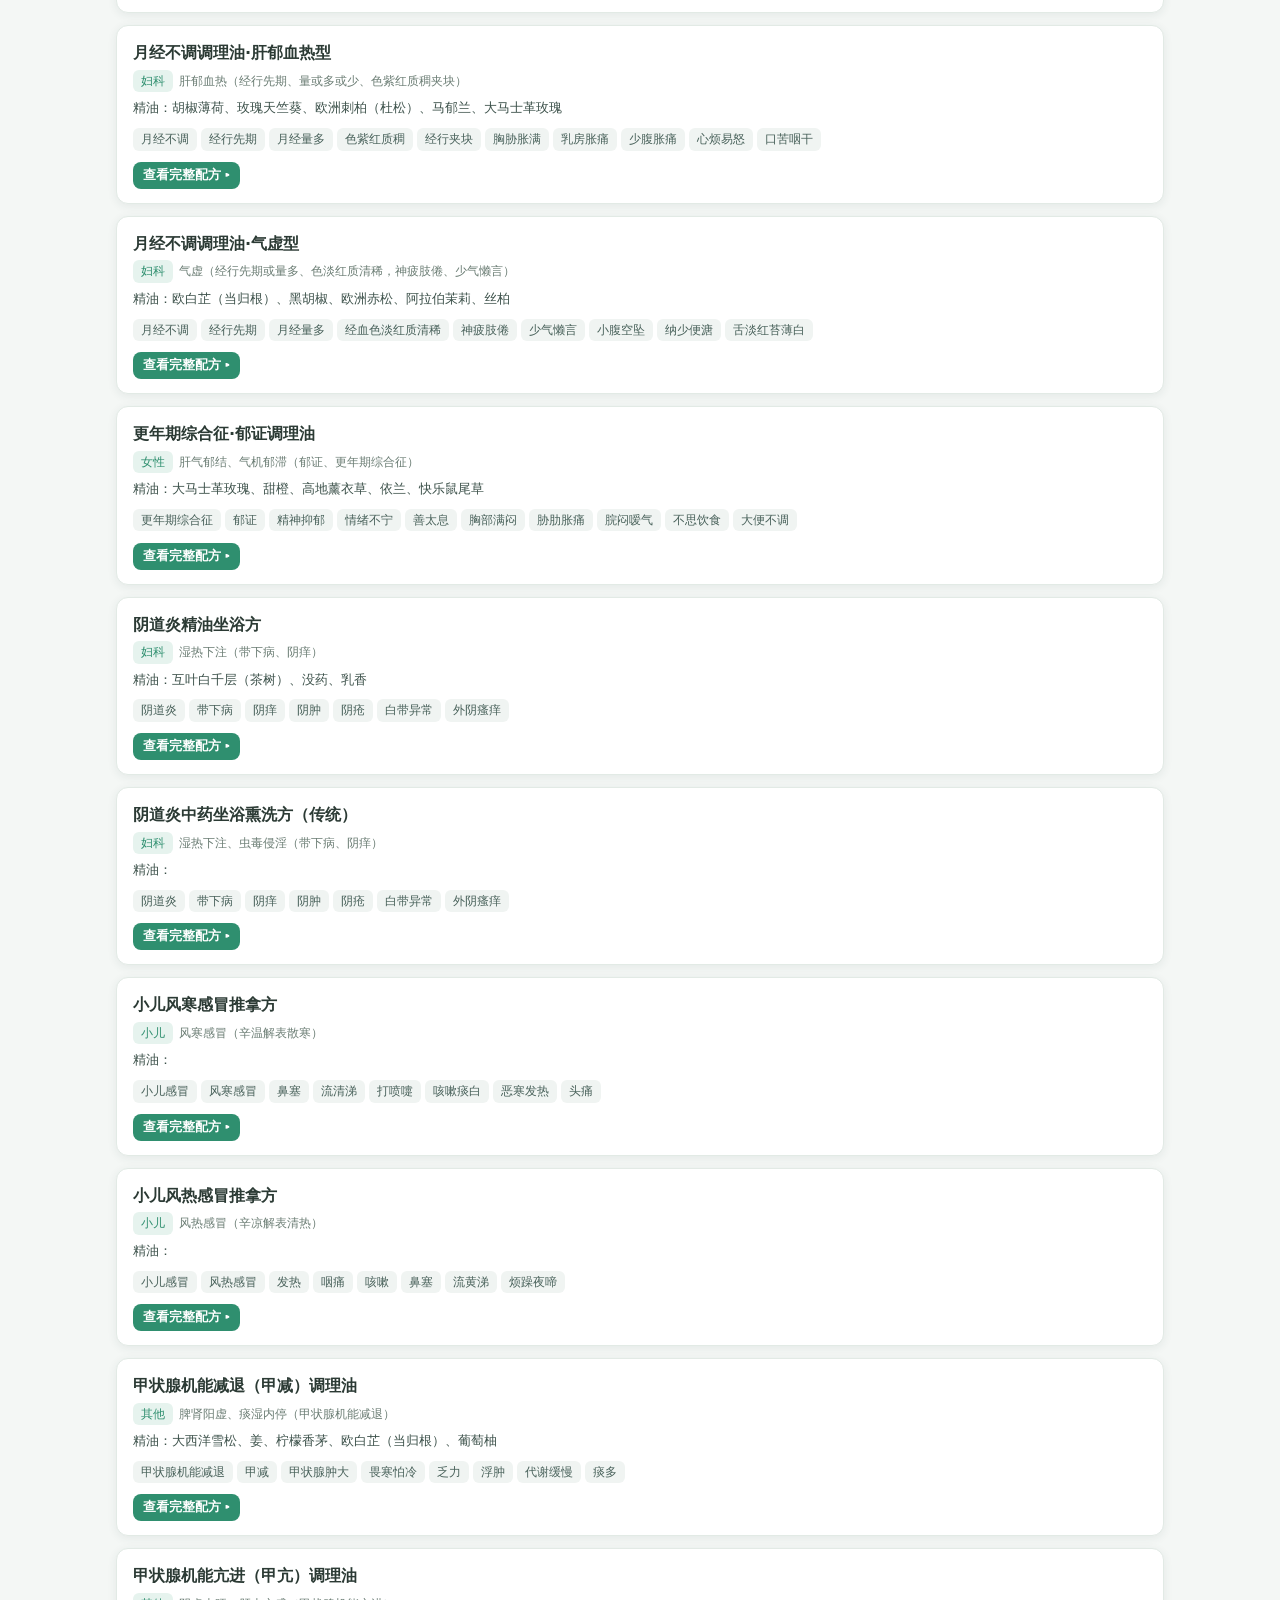
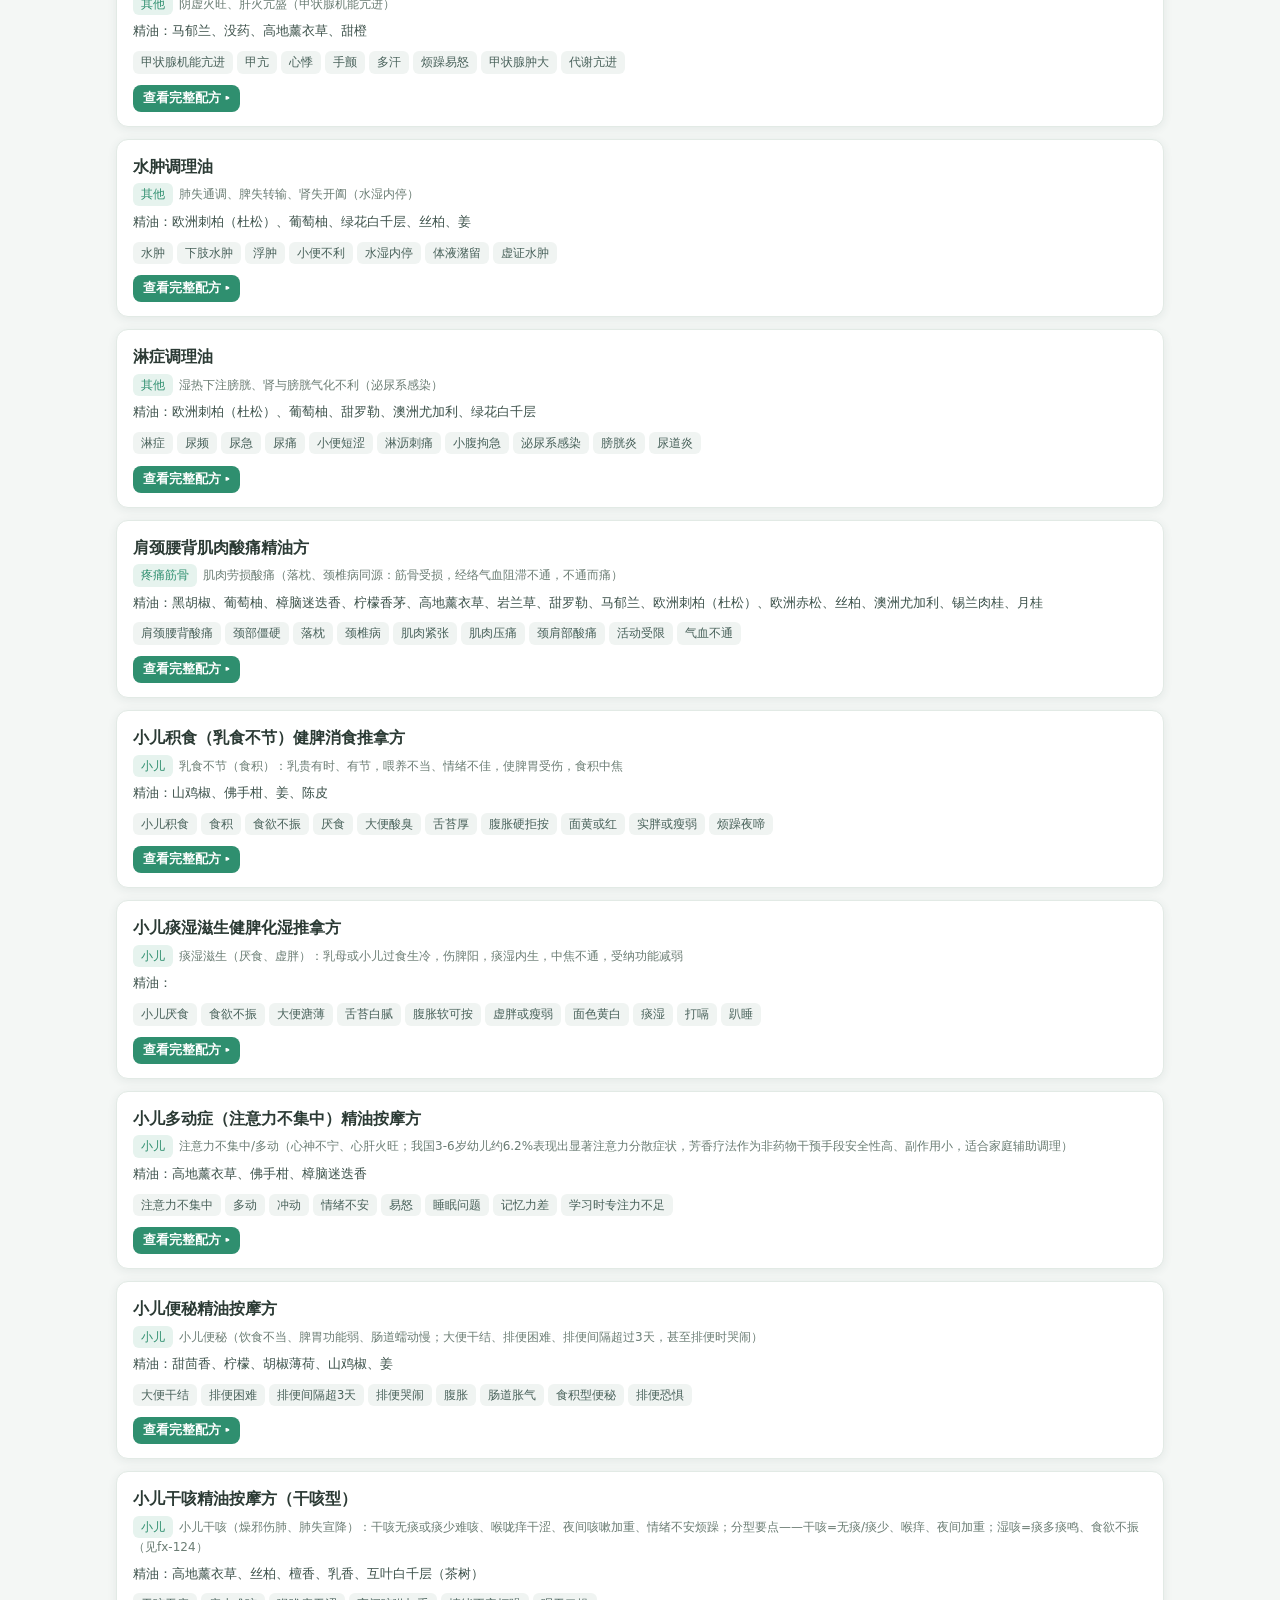
==== commit 64bbff25: "fix: 查证修正——舌面凹陷主虚(非专主气虚), 体质判断需结合舌色苔质症状 - 用户纠偏正确, 经多源查证(39健康副主任医师/南方医科大学南方医院三甲/百度健康专家审阅/好大夫中医网诊文/《中医" ====
--- a/index.html
+++ b/index.html
@@ -2257,7 +2257,7 @@
        {key:"bao_tai",    label:"舌根剥苔/无苔",disease:"肾阴亏虚",              symptom:"主症：腰膝酸软、潮热盗汗；兼症：五心烦热、眩晕耳鸣、失眠多梦、咽干、男子遗精、女子月经量少", tags:["肾阴虚","剥苔","无苔","阴虚","虚"], tizhi:["阴虚质"]},
        {key:"liewen",     label:"舌根裂纹",     disease:"肾精亏虚",              symptom:"主症：腰膝酸软、耳鸣健忘；兼症：头晕目眩、发脱齿摇、遗精早泄、夜尿频多", tags:["肾精亏虚","裂纹","精亏","肾阴虚","虚"], tizhi:["阴虚质"]},
        {key:"danbai_pang",label:"舌根淡白胖大", disease:"肾阳虚衰",              symptom:"主症：畏寒肢冷、夜尿频多；兼症：腰膝冷痛、精神不振、小便清长、下肢水肿、性欲减退", tags:["肾阳虚","淡白","胖大","阳虚","寒"], tizhi:["阳虚质"]},
-       {key:"aoxian",     label:"舌根凹陷",     disease:"肾气亏虚",              symptom:"主症：腰膝酸软、气短乏力；兼症：夜尿多、耳鸣、遗尿、齿松发脱、动则汗出。注：舌根凹陷主肾气虚（气虚质）；若兼畏寒肢冷、夜尿清长、舌色淡白湿润，则病久及阳、兼见阳虚质", tags:["肾气虚","凹陷","气虚","虚"], tizhi:["气虚质","阳虚质"]},
+       {key:"aoxian",     label:"舌根凹陷",     disease:"肾气亏虚",              symptom:"主症：腰膝酸软、气短乏力；兼症：夜尿多、耳鸣、遗尿、齿松发脱、动则汗出。注：凹陷属虚象，舌根凹陷多见肾气亏虚（气虚质）；若兼畏寒肢冷、舌淡白胖大湿润则兼阳虚质，若舌红少苔、五心烦热则兼阴虚质，需结合舌色苔质与症状综合判断", tags:["肾气虚","凹陷","气虚","虚"], tizhi:["气虚质","阳虚质"]},
        {key:"tuqi",       label:"舌根凸起",     disease:"下焦气滞",              symptom:"主症：小腹胀痛、腰骶胀闷；兼症：便秘、小便不利、下肢沉重、情志不畅", tags:["下焦气滞","凸起","气滞","胀满"], tizhi:["气郁质"]},
        {key:"qingzi",     label:"舌根青紫/瘀点",disease:"肾络瘀阻",              symptom:"主症：腰部刺痛、痛处固定；兼症：面色晦暗、夜尿涩痛、肌肤甲错、舌下络脉青紫", tags:["血瘀","肾络瘀阻","青紫","瘀","痛"], tizhi:["血瘀质"]}
      ]}
@@ -3608,7 +3608,7 @@
   if(qInput){ qInput.addEventListener('keydown',function(e){ if(e.key==='Enter'){ e.preventDefault(); runSearch(); } }); }
 
   // 显示当前版本号（用户可肉眼判断是否最新）
-  try{ var t=document.getElementById('buildTag'); if(t) t.textContent='build 20261113a · 更新于 2026-11-13 · 舌面分区体质判断审校：凹陷主气虚，脾胃区凹陷删除阳虚误标'; }catch(e){}
+  try{ var t=document.getElementById('buildTag'); if(t) t.textContent='build 20261113b · 更新于 2026-11-13 · 查证修正：舌面凹陷主虚（非专主气虚），体质需结合舌色苔质症状综合判断'; }catch(e){}
 
   // URL 加 ?mb=1 跳过须知弹窗（便于调试/截图/分享特定步骤截图）
   try{
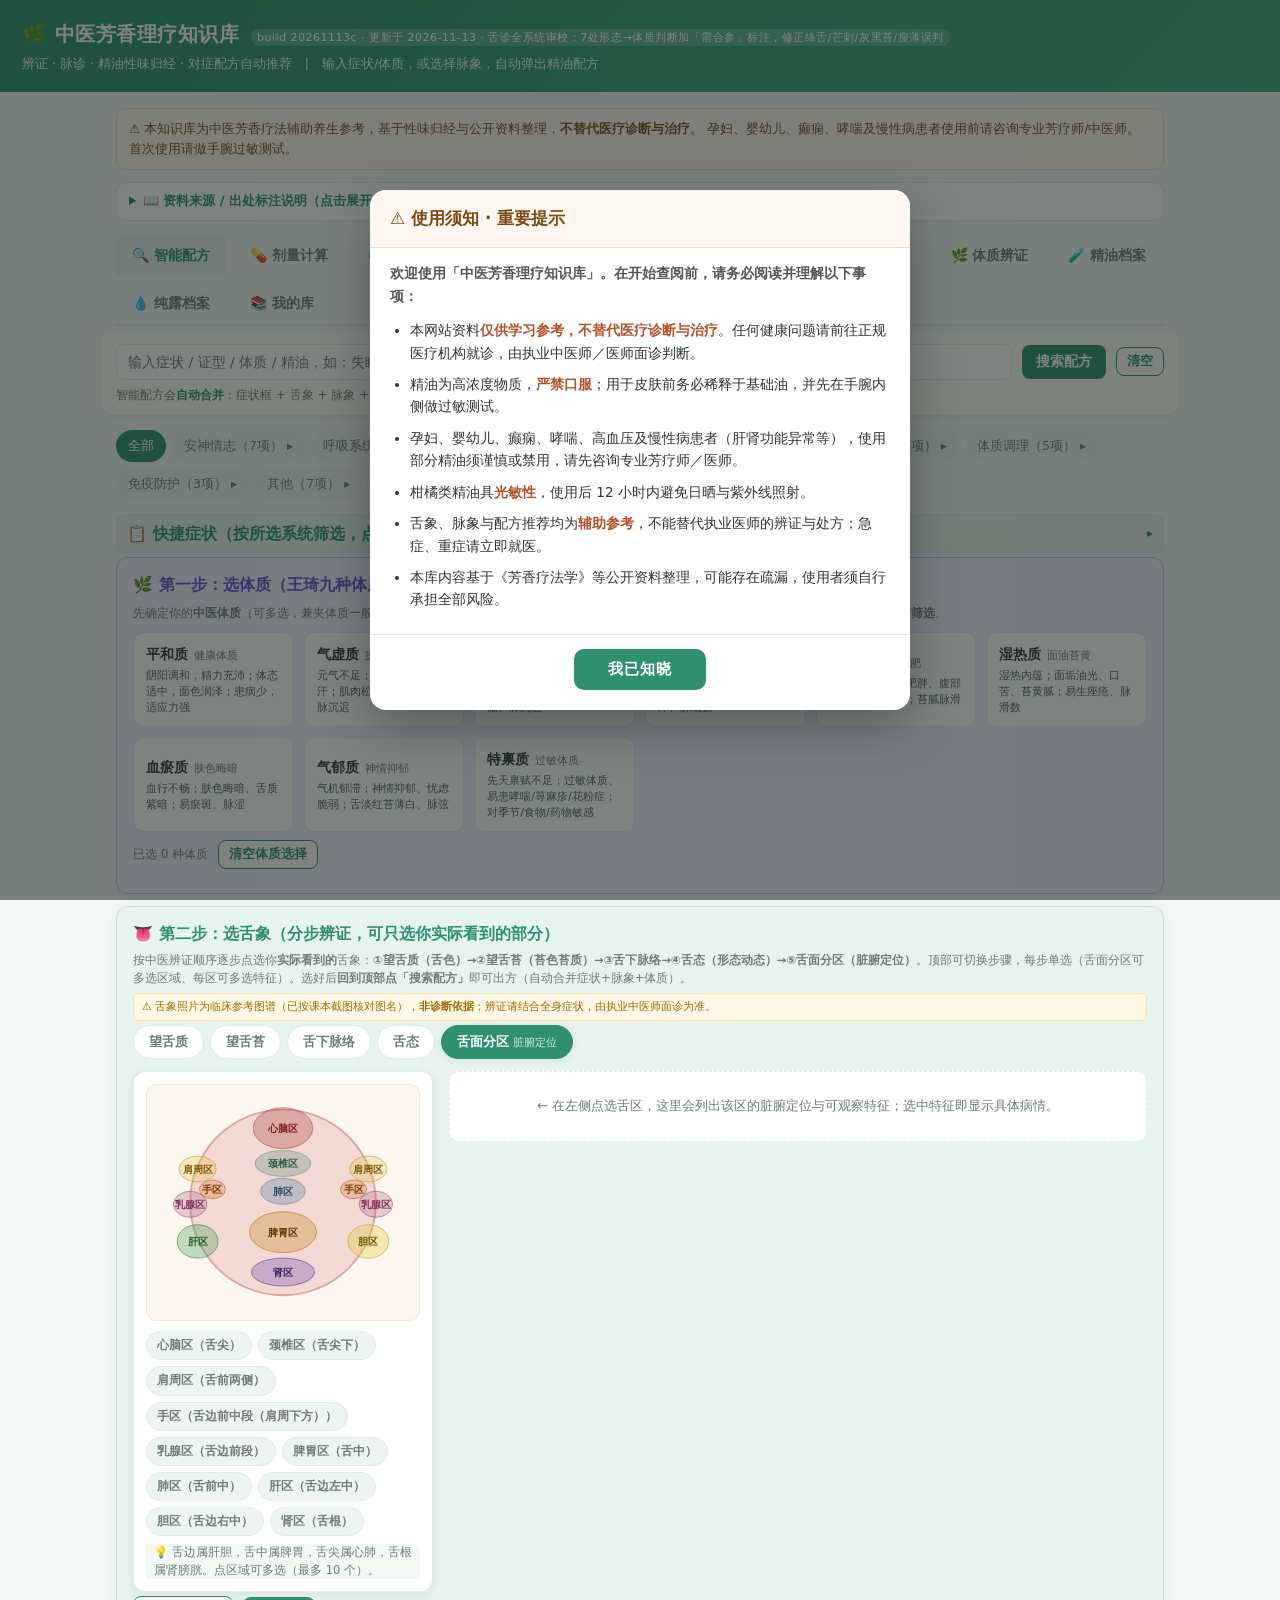
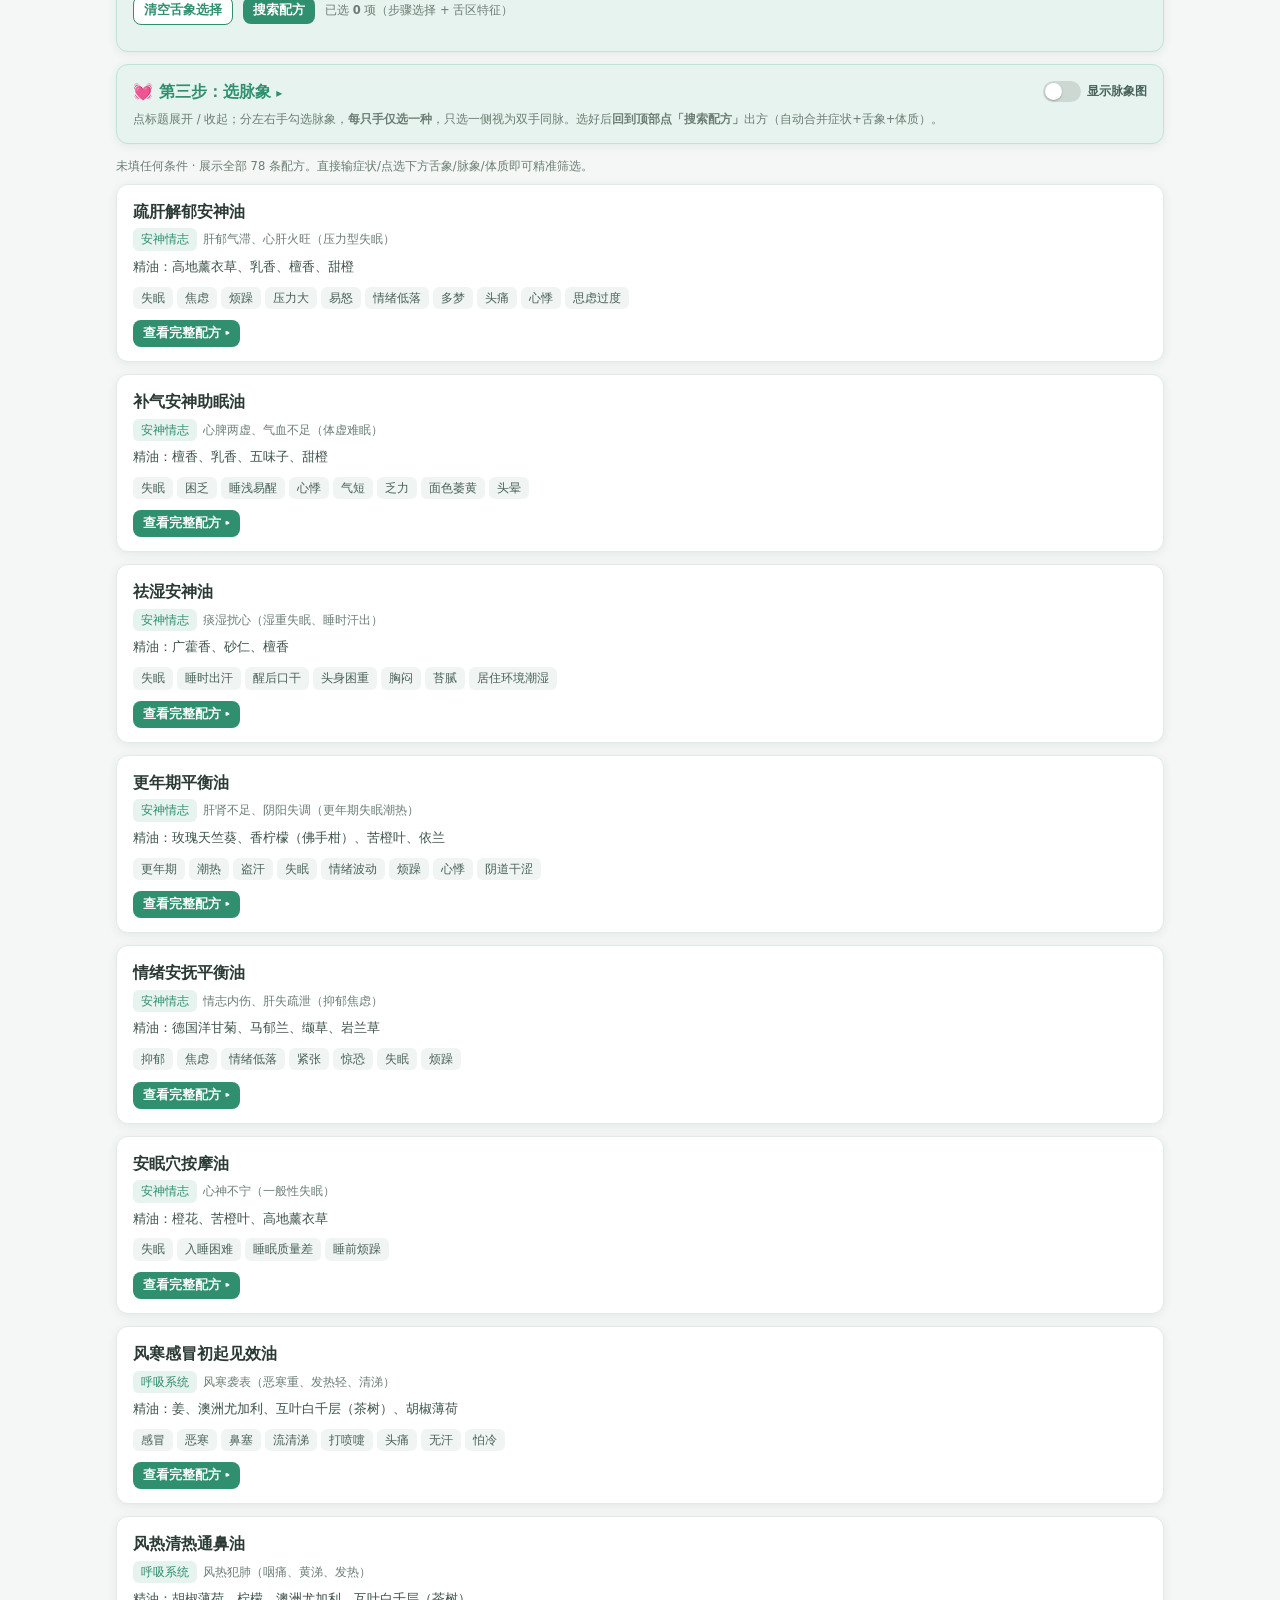
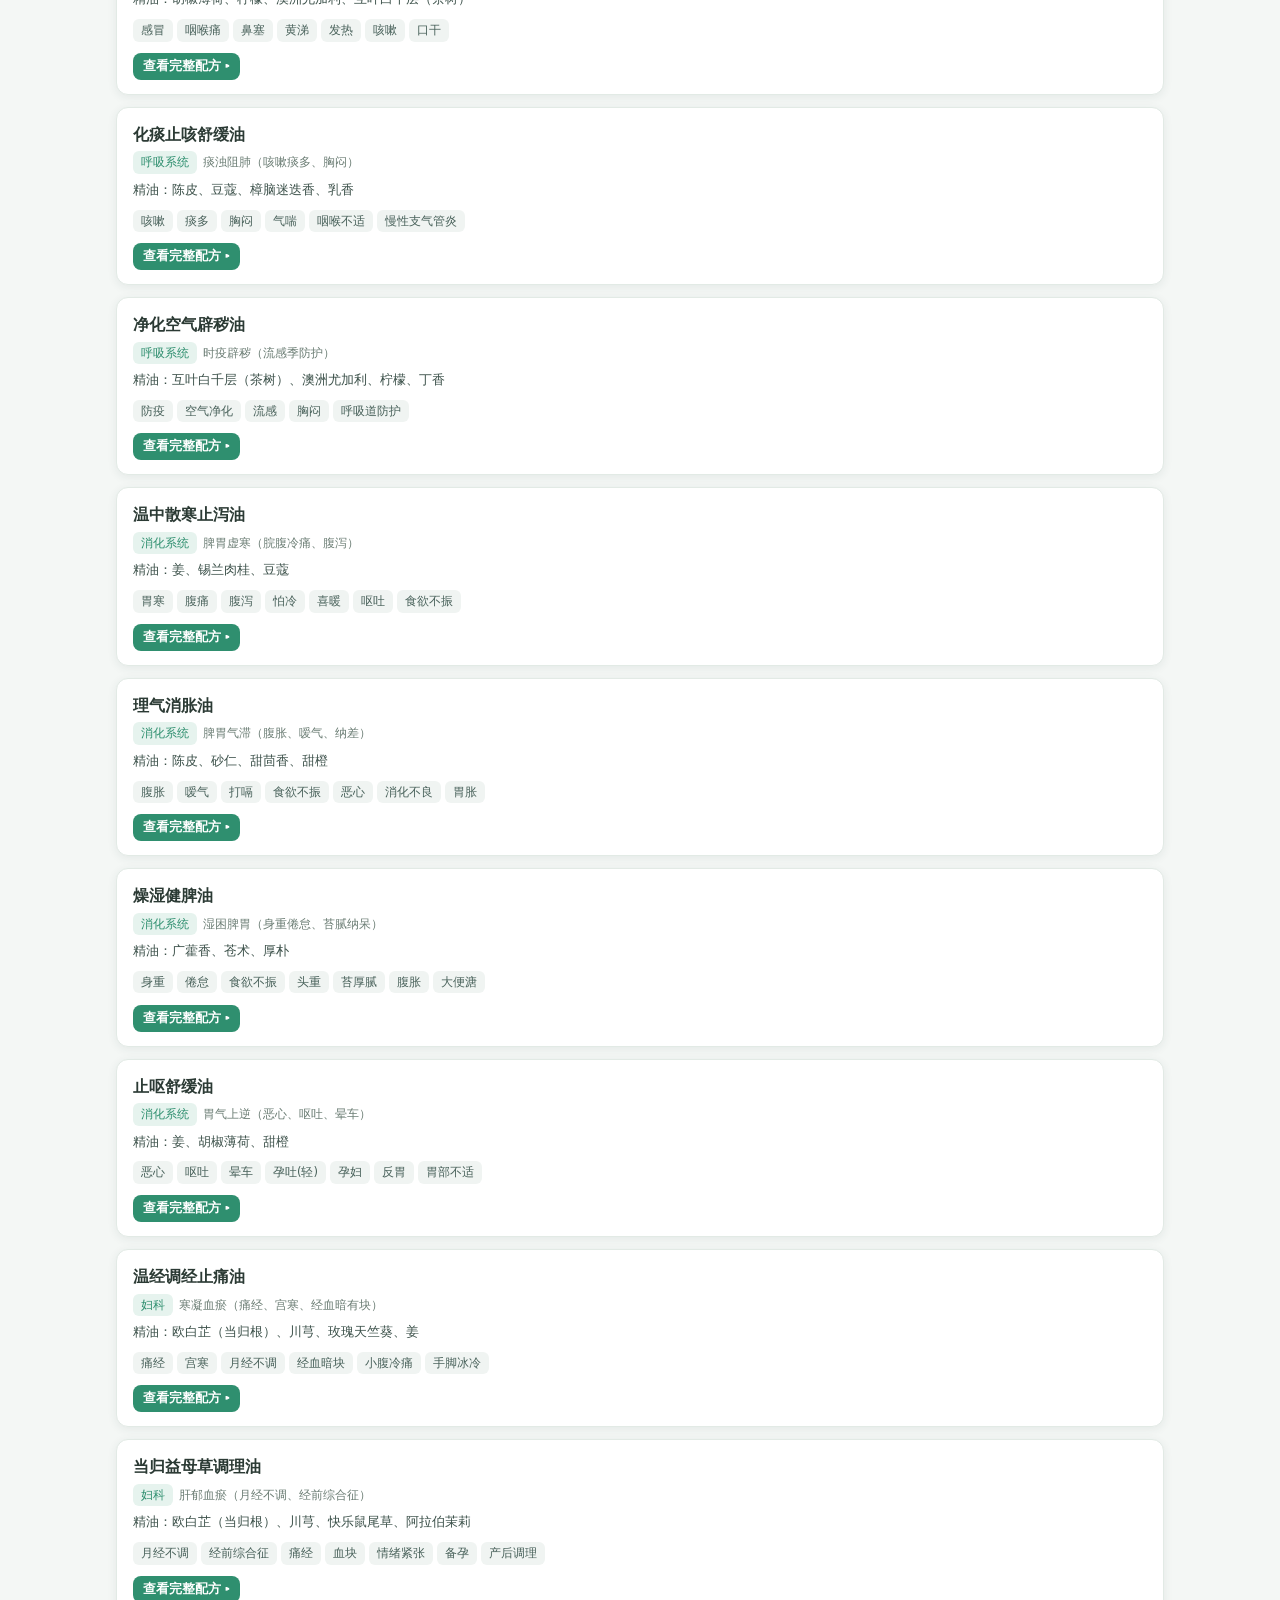
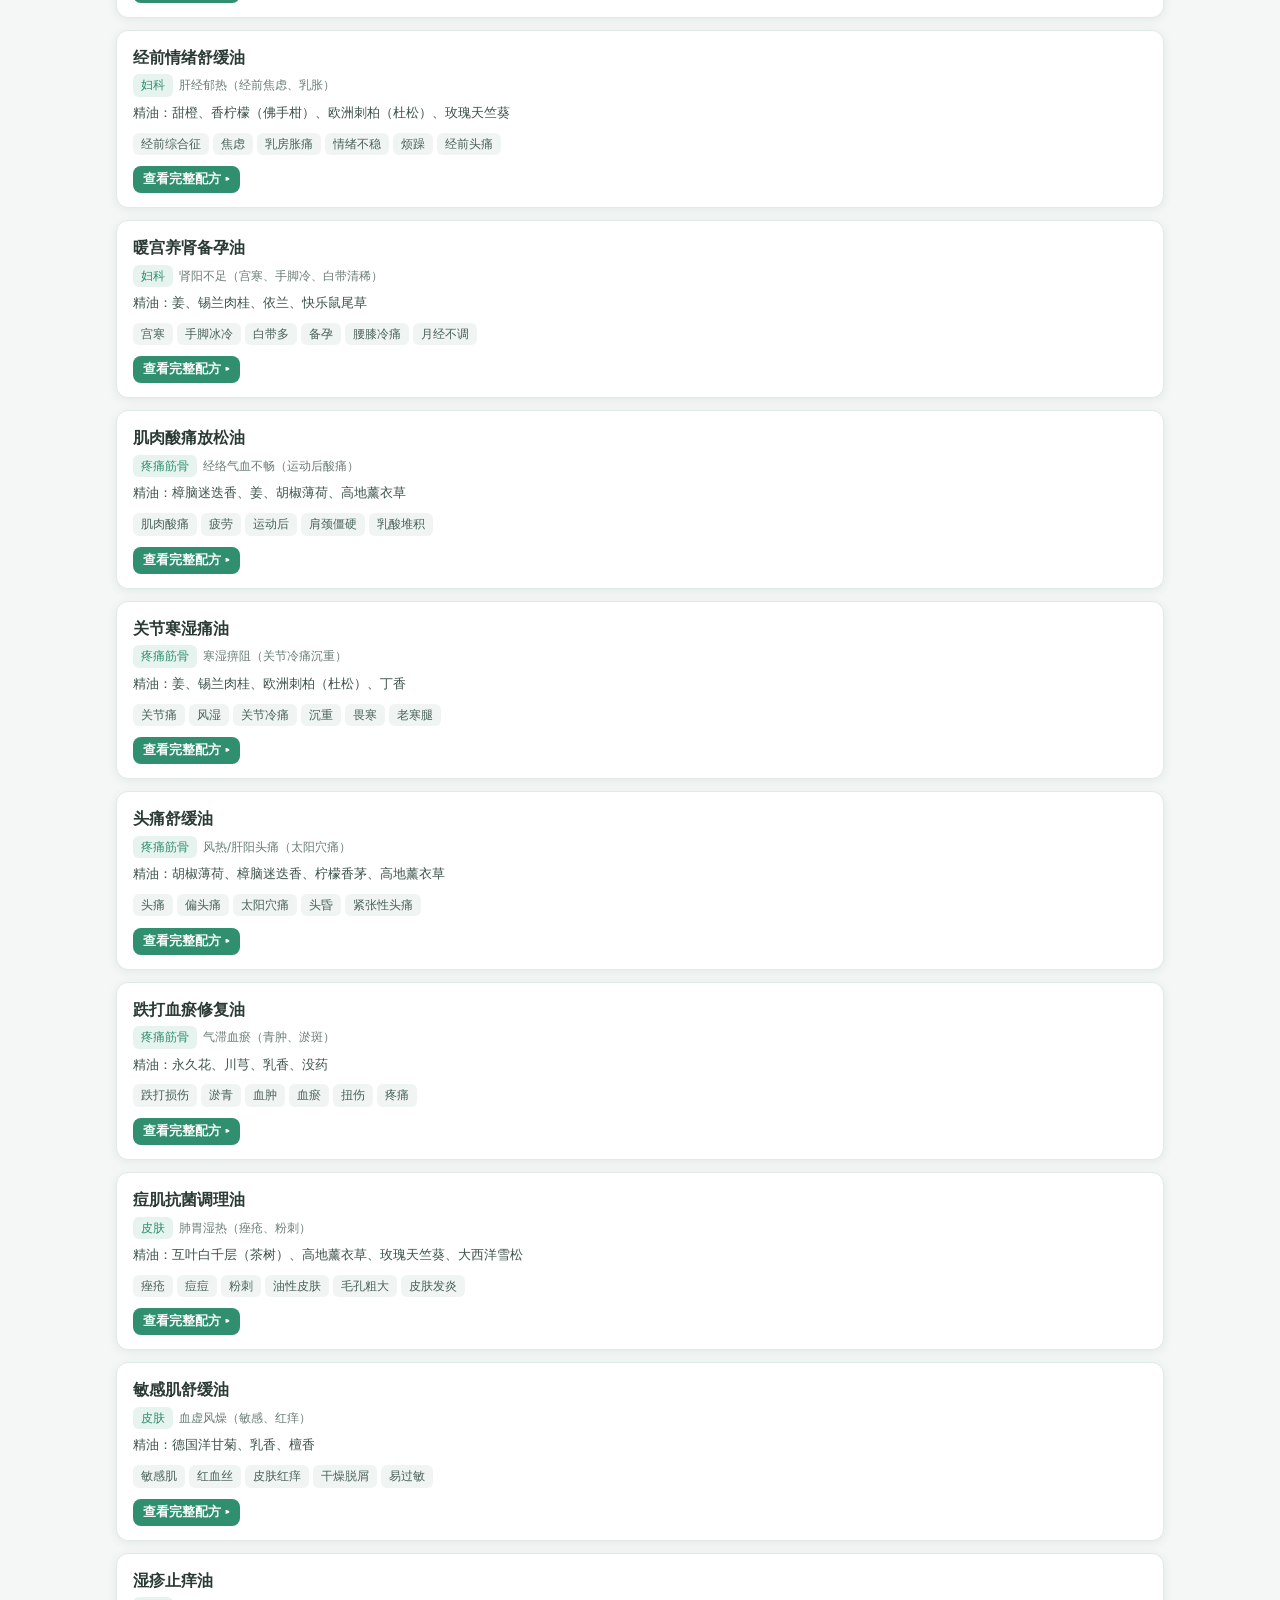
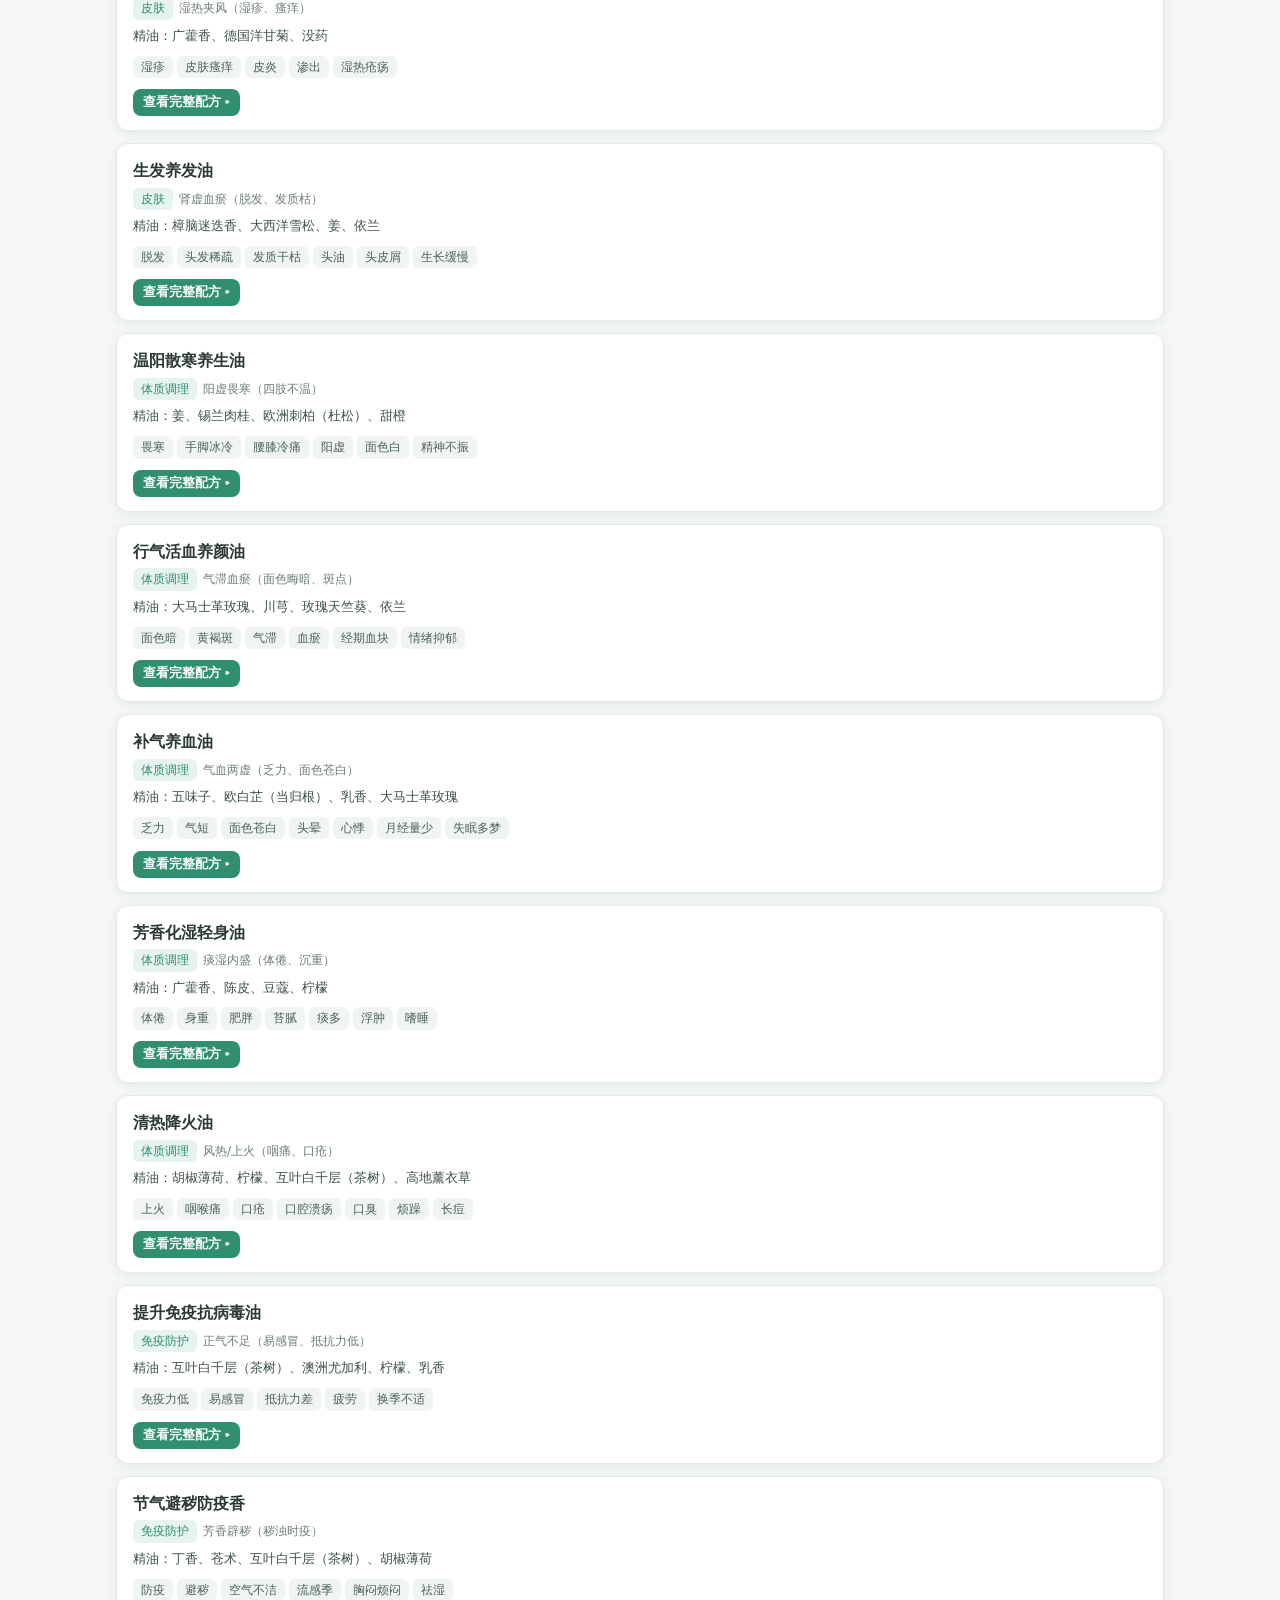
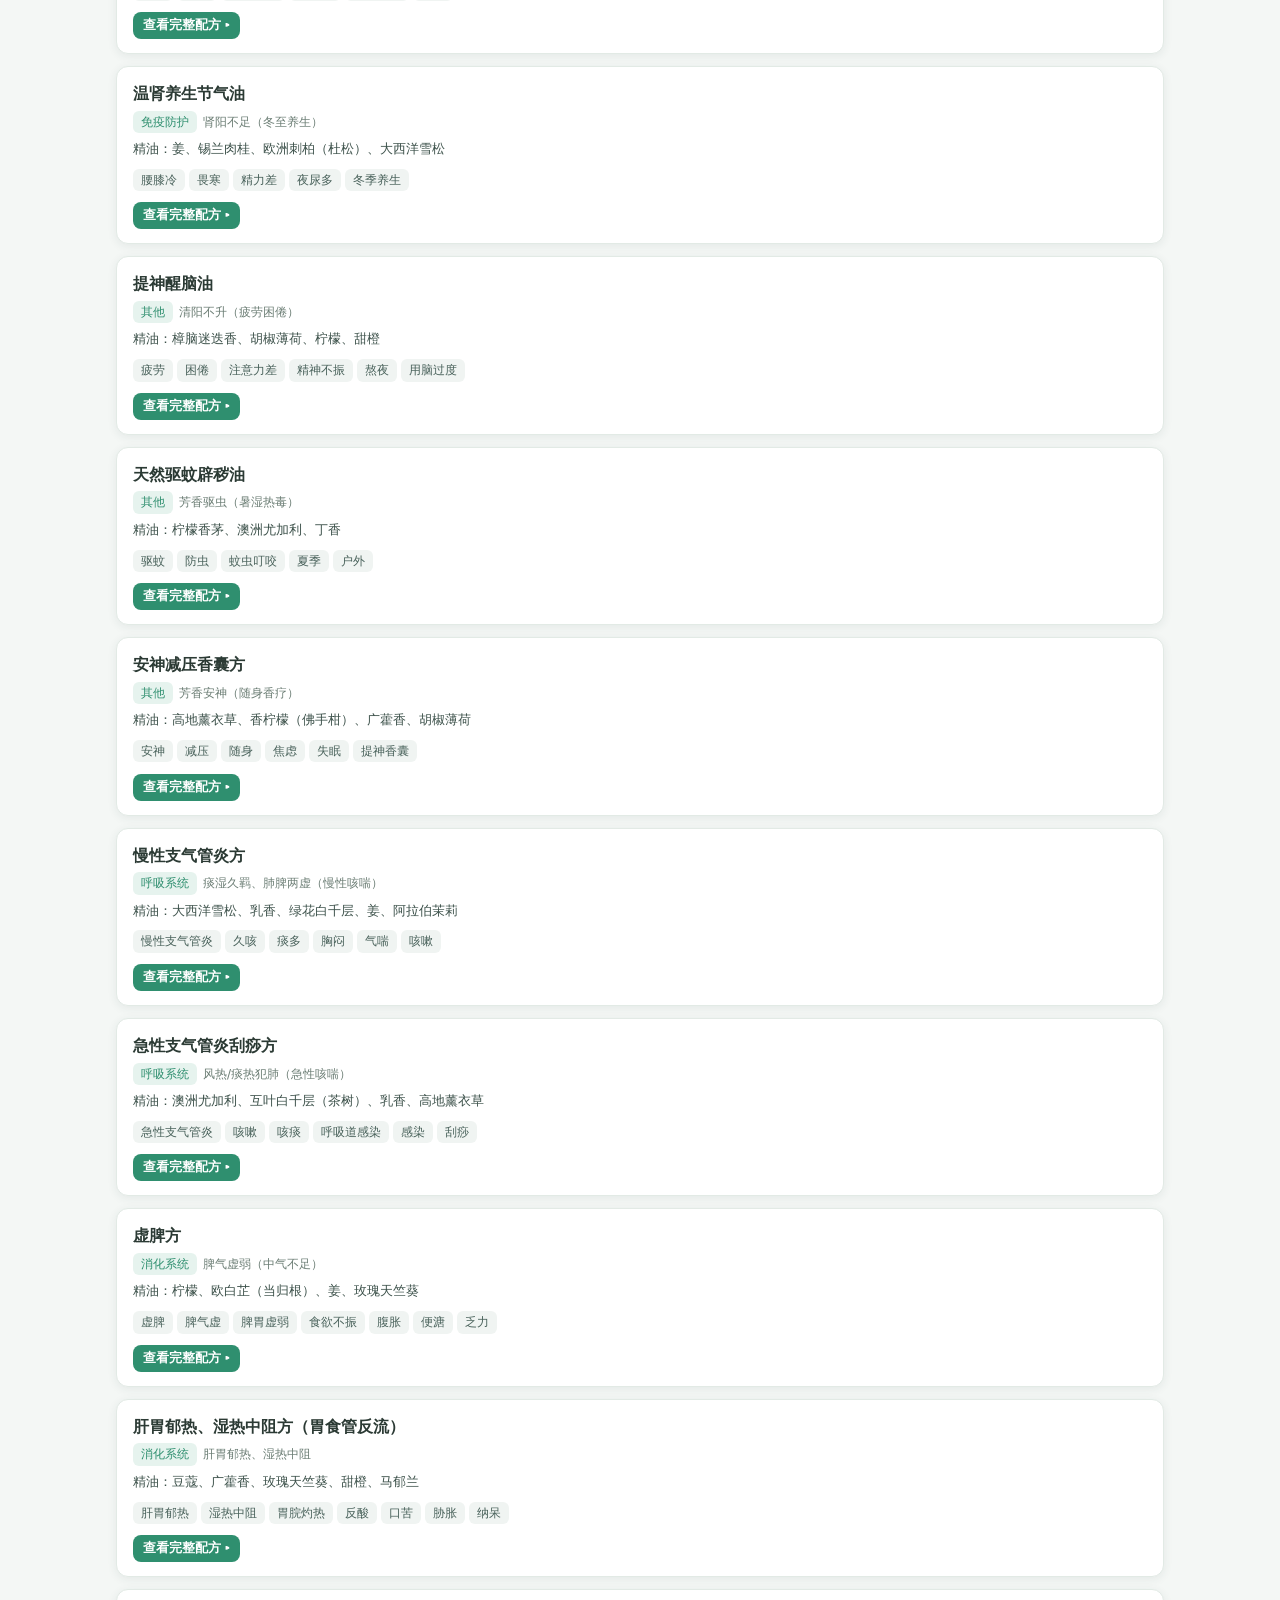
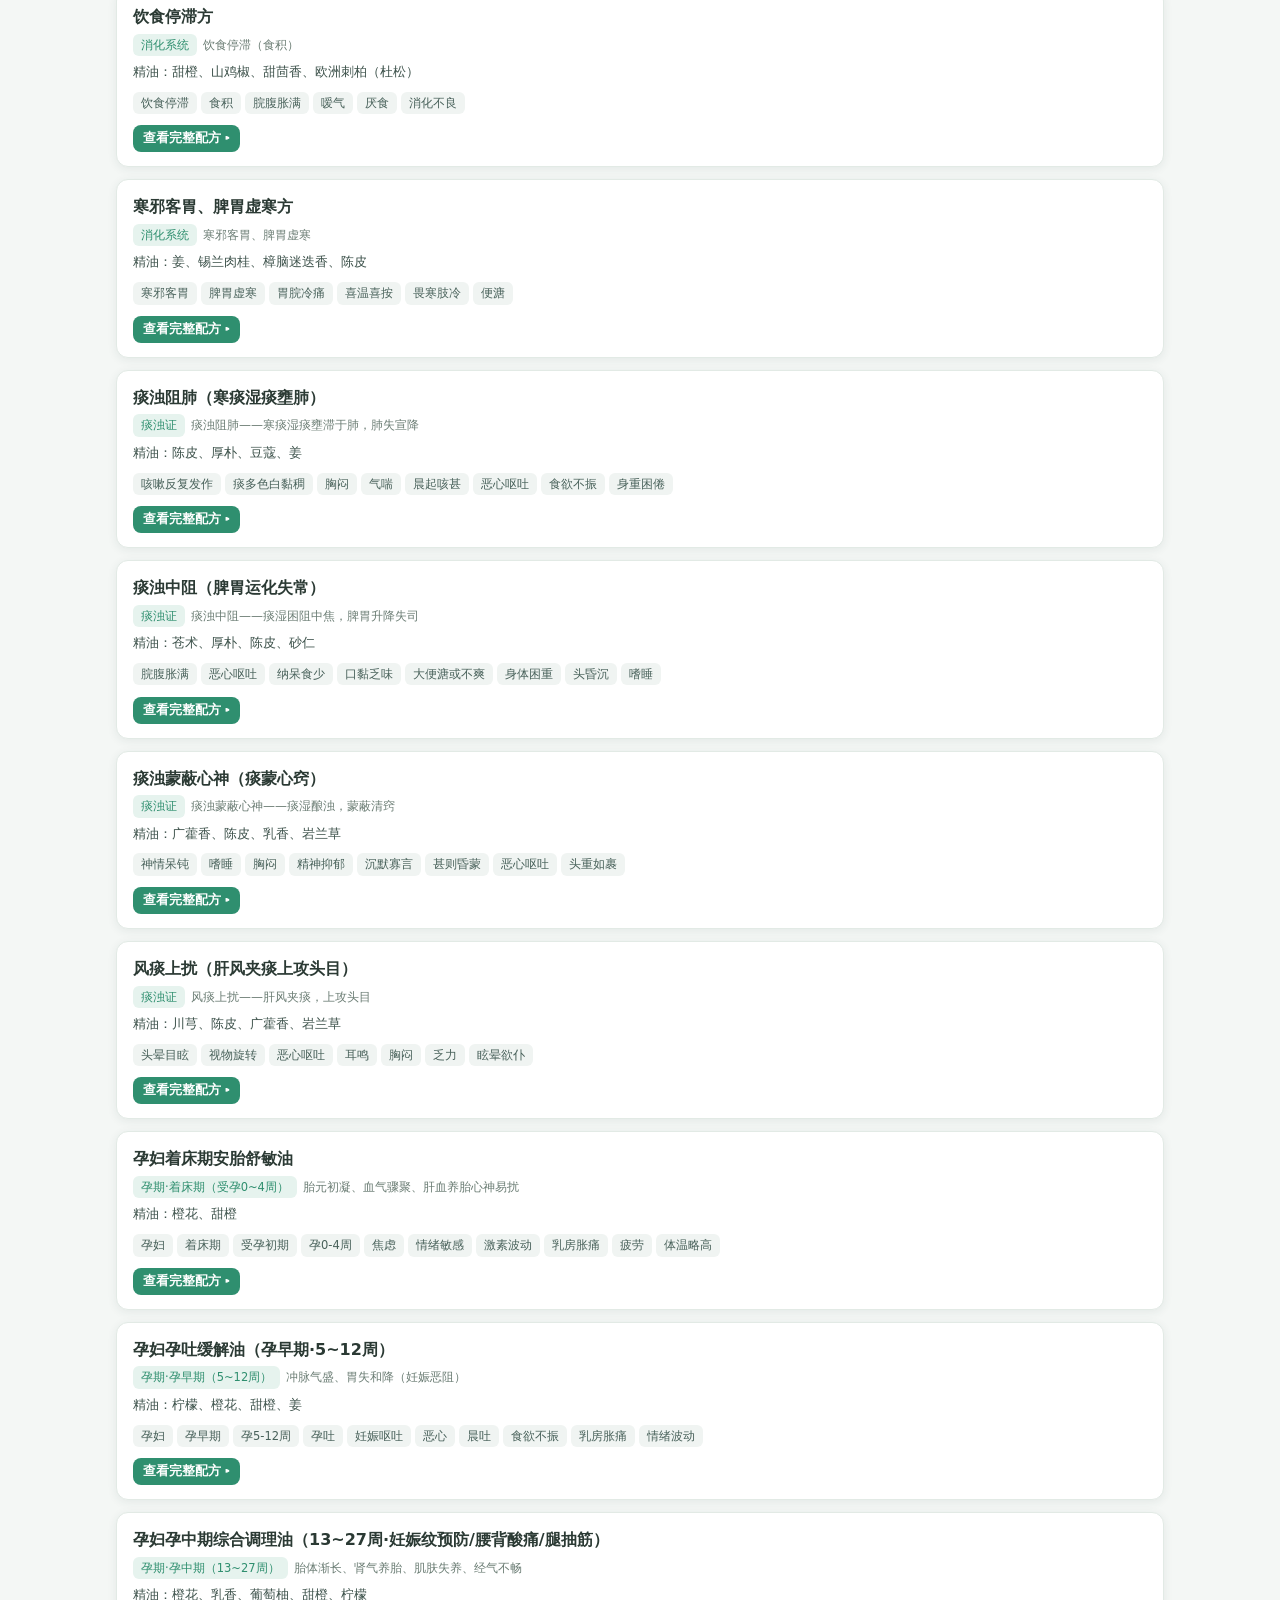
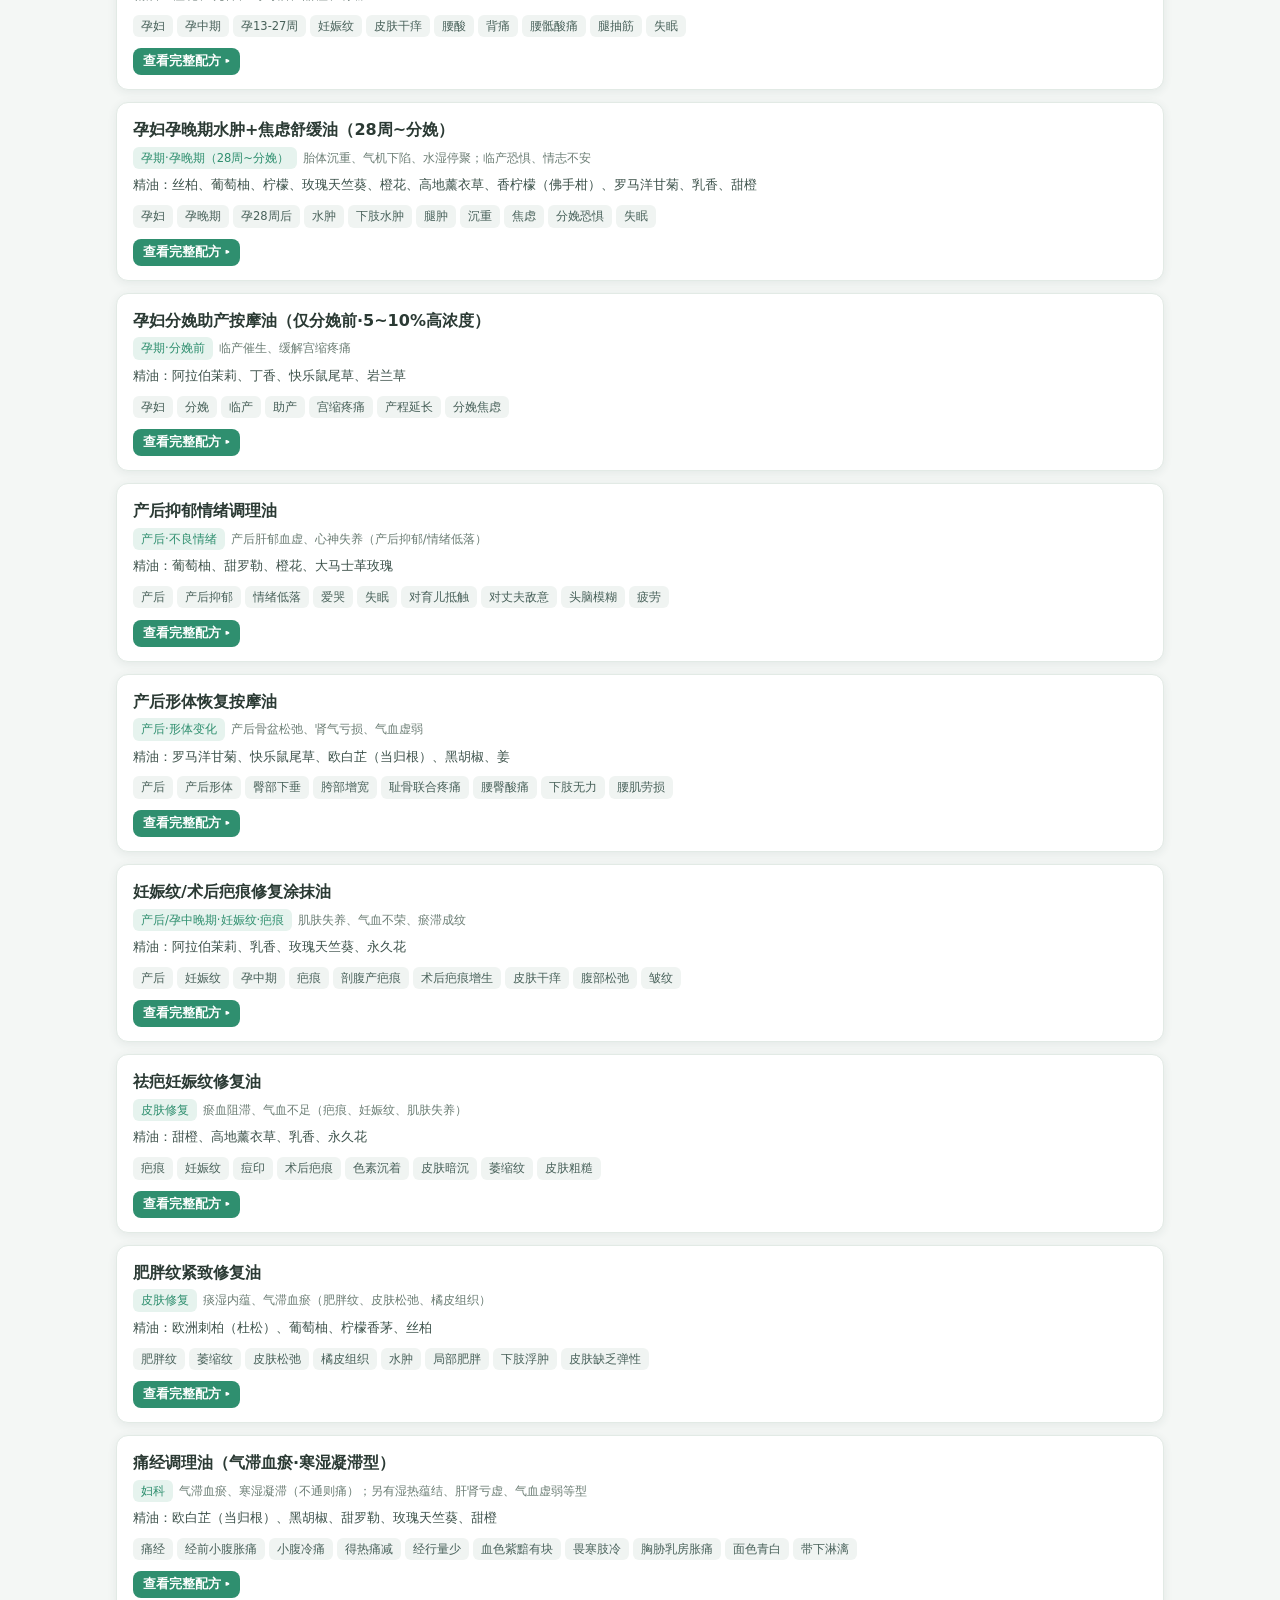
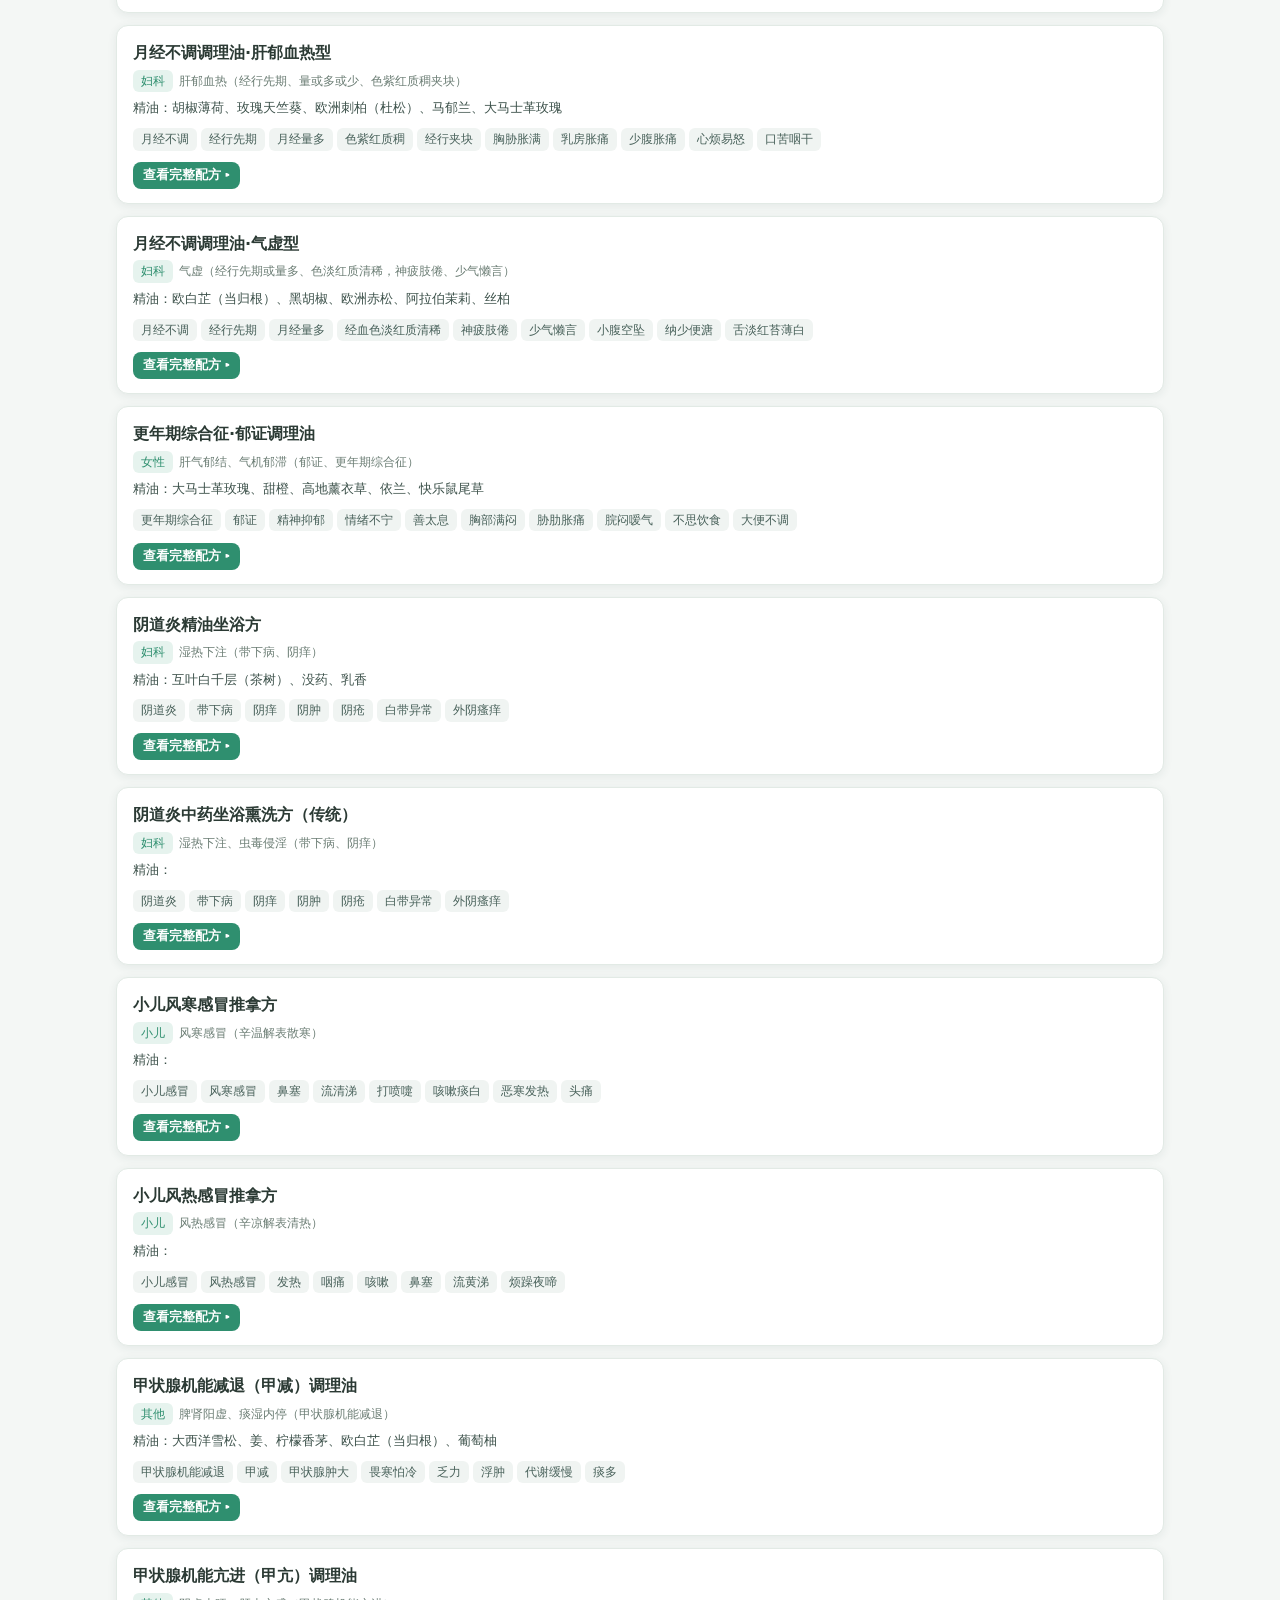
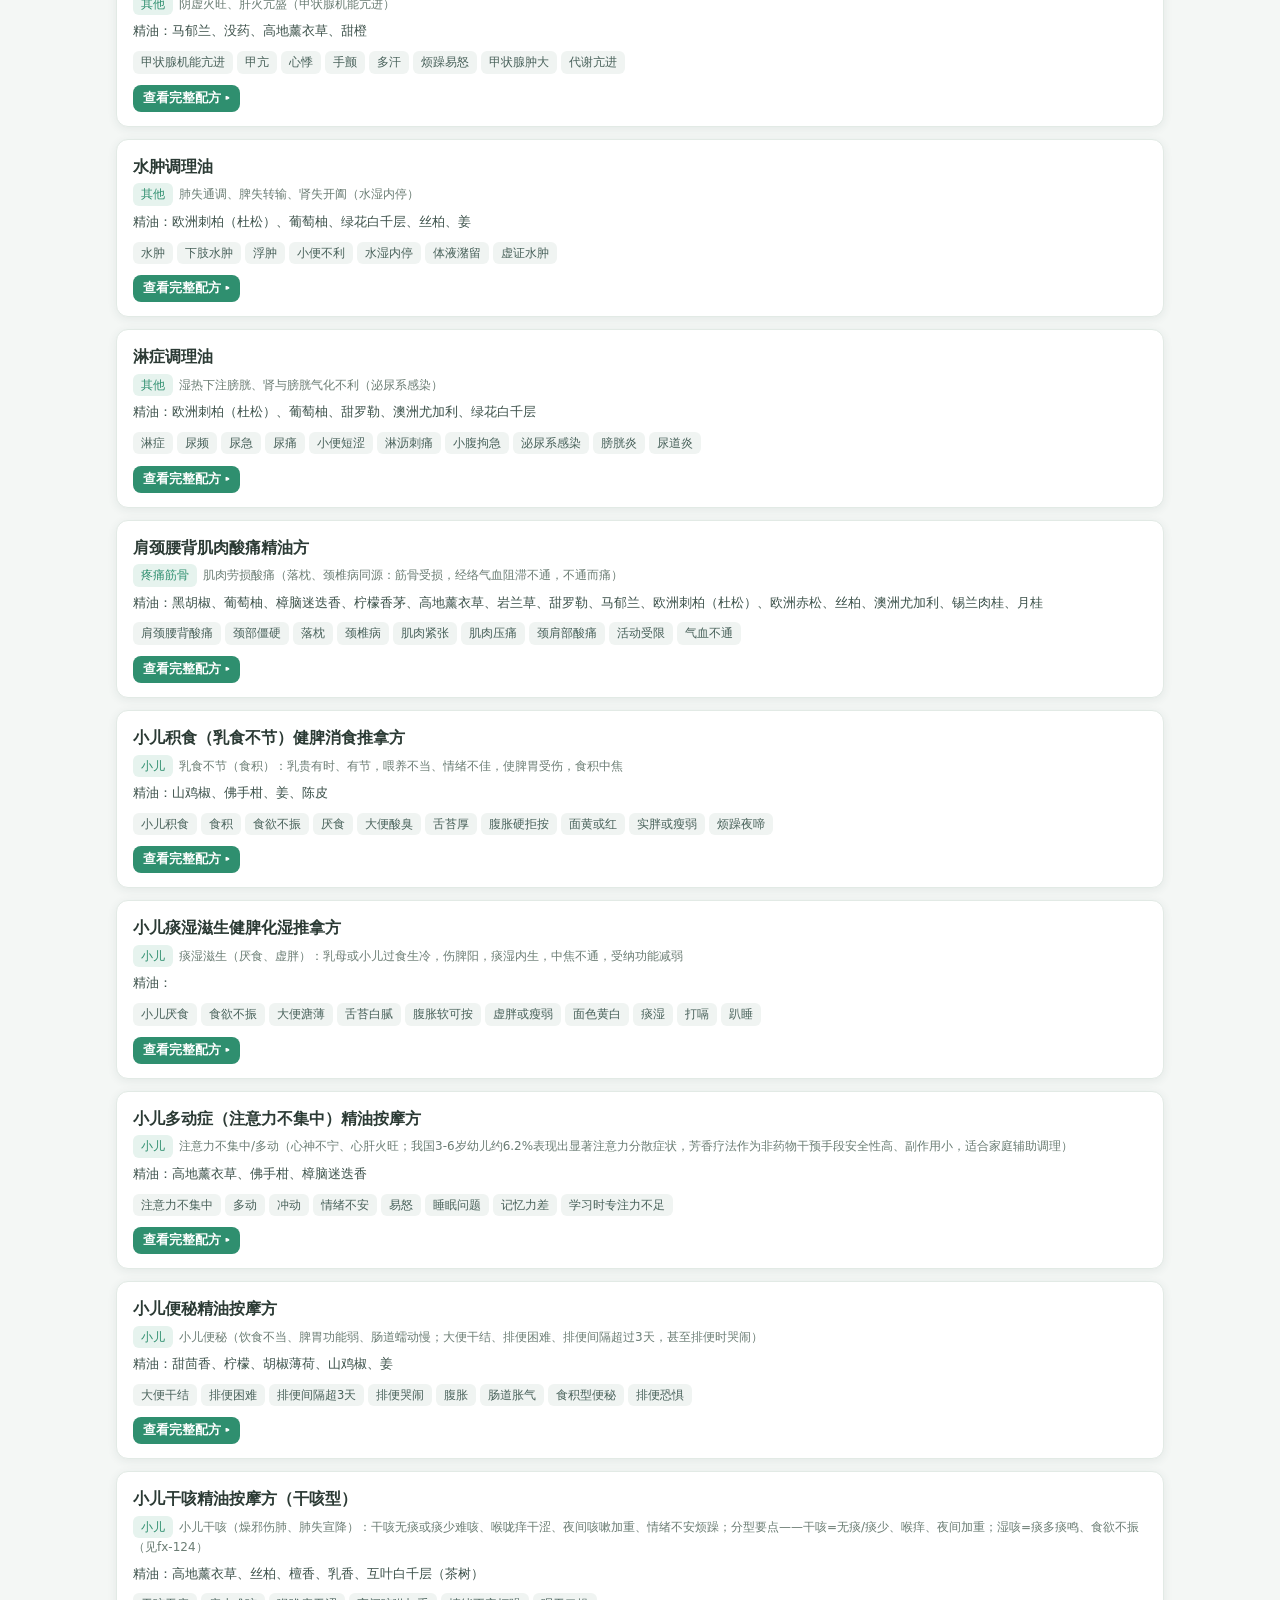
==== commit 7b03fe49: "fix: 舌诊全系统审校——7处形态→体质判断加「需合参」标注与误判修正 - 绛舌: 删血瘀质误标(绛主热入营血/阴虚火旺, 青紫舌才主瘀), 加注 - 灰黑苔: 加阳虚质(黑苔润滑=寒极属阳虚, 原" ====
--- a/index.html
+++ b/index.html
@@ -2286,8 +2286,8 @@
       options:[
         {key:"dan_hong", label:"淡红舌（正常）", normal:true, tags:["正常","淡红","健康"], tizhi:["平和质"]},
         {key:"danbai",   label:"淡白舌",        tags:["淡白","虚寒","阳虚","血虚","虚","寒","贫血","畏寒怕冷","月经量少","乏力"], tizhi:["阳虚质","气虚质"]},
-        {key:"hong",     label:"红舌",          tags:["红","热","实热","阴虚火旺","上火","发热","心烦失眠","口干"], tizhi:["湿热质","阴虚质"]},
-        {key:"jiang",    label:"绛舌",          tags:["绛","热盛","营血热","阴虚火旺","高热","热病后期","夜间发热"], tizhi:["血瘀质","阴虚质"]},
+        {key:"hong",     label:"红舌",          tags:["红","热","实热","阴虚火旺","上火","发热","心烦失眠","口干"], tizhi:["湿热质","阴虚质"], note:"红舌主热——苔黄腻为实热/湿热，少苔为阴虚火旺，需结合舌苔判断"},
+        {key:"jiang",    label:"绛舌",          tags:["绛","热盛","营血热","阴虚火旺","高热","热病后期","夜间发热"], tizhi:["阴虚质"], note:"绛舌主热入营血、阴虚火旺（深红主热盛）；血瘀看青紫舌，不看绛"},
         {key:"qingzi",   label:"青紫舌",        tags:["青紫","血瘀","寒凝血瘀","气滞","痛经","固定刺痛","面色晦暗"], tizhi:["血瘀质"]}
       ]},
     {key:"tai",  title:"② 望舌苔 · 苔色苔质", short:"望舌苔", desc:"看舌面苔的颜色、厚薄、润燥与质地。正常 = 薄白苔。",
@@ -2296,7 +2296,7 @@
         {key:"hou",    label:"厚苔",          tags:["厚","厚腻","积食","痰湿","消化不良","胃胀","食欲差"], tizhi:["痰湿质","湿热质"]},
         {key:"zao",    label:"燥苔",          tags:["燥","伤津","阴虚","口干","便秘","干咳"], tizhi:["阴虚质"]},
         {key:"huang",  label:"黄苔",          tags:["黄苔","苔黄","热","湿热","口苦","口臭","胃肠积热"], tizhi:["湿热质"]},
-        {key:"huihei", label:"灰黑苔",        tags:["灰黑","热极","寒极","病情较重","久病"], tizhi:["湿热质","血瘀质"]},
+        {key:"huihei", label:"灰黑苔",        tags:["灰黑","热极","寒极","病情较重","久病"], tizhi:["湿热质","血瘀质","阳虚质"], note:"黑苔润滑为寒极（阳虚），黑苔干燥为热极；灰黑苔多属病情较重，建议就医"},
         {key:"ni",     label:"腻苔",          tags:["腻","厚腻","痰湿","湿","头身困重","大便黏腻","口黏"], tizhi:["痰湿质","湿热质"]},
         {key:"bo",     label:"剥苔（花剥）",   tags:["剥苔","少苔","阴虚","胃阴不足","消化不良","口干"], tizhi:["阴虚质"]}
       ]},
@@ -2312,10 +2312,10 @@
         {key:"lao",     label:"老舌",        tags:["老舌","实热","邪盛","高热","大便干结","口干"], tizhi:["湿热质"]},
         {key:"nen",     label:"嫩舌",        tags:["嫩舌","虚","阳虚","气血不足","畏寒怕冷","易疲劳","面色苍白"], tizhi:["阳虚质","气虚质"]},
         {key:"pangda",  label:"胖大齿痕舌",   tags:["胖大","齿痕","痰湿","脾虚","虚","水肿","腹胀","大便溏","身体困重","脾虚湿盛","水湿"], tizhi:["痰湿质","阳虚质","气虚质"]},
-        {key:"shoubao", label:"瘦薄舌",      tags:["瘦薄","血虚","阴虚","消瘦","失眠多梦","心悸","手足心热"], tizhi:["阴虚质"]},
-        {key:"liewen",  label:"裂纹舌",      tags:["裂纹","阴虚","伤津","口干","大便干","胃阴不足"], tizhi:["阴虚质"]},
-        {key:"mangci",  label:"芒刺舌",      tags:["热盛","心火","胃热","芒刺","红","口舌生疮","咽喉肿痛","牙龈肿痛"], tizhi:["湿热质","阴虚质"]},
-        {key:"qiangying",label:"强硬舌",     tags:["强硬","热闭","风动","高热","神昏","中风"], tizhi:["气郁质"]},
+        {key:"shoubao", label:"瘦薄舌",      tags:["瘦薄","血虚","阴虚","消瘦","失眠多梦","心悸","手足心热"], tizhi:["阴虚质","气虚质"], note:"瘦薄主气血两虚、阴虚火旺；血虚不在九体质内，映射为气虚+阴虚"},
+        {key:"liewen",  label:"裂纹舌",      tags:["裂纹","阴虚","伤津","口干","大便干","胃阴不足"], tizhi:["阴虚质"], note:"先天性裂纹无伴随症状不属病态；裂纹亦见于血虚不润、脾虚湿浸，需结合全身症状合参"},
+        {key:"mangci",  label:"芒刺舌",      tags:["热盛","心火","胃热","芒刺","红","口舌生疮","咽喉肿痛","牙龈肿痛"], tizhi:["湿热质"], note:"芒刺主热邪亢盛（实热为主）；若红绛少津方考虑热盛伤阴"},
+        {key:"qiangying",label:"强硬舌",     tags:["强硬","热闭","风动","高热","神昏","中风"], tizhi:["气郁质"], note:"⚠ 强硬舌多为急重症（高热神昏/中风先兆/风痰阻络），首要建议立即就医，体质倾向仅作参考"},
         {key:"weiruan", label:"痿软舌",      tags:["痿软","阴虚","气血两虚","肢体无力","肌肉萎缩","久病体虚"], tizhi:["阴虚质","气虚质"]},
         {key:"suoduan", label:"缩短舌",      tags:["缩短","紧缩","重症","痿软","虚","实","寒凝","危急重症"], tizhi:["气虚质","阳虚质"]}
       ]},
@@ -2432,7 +2432,7 @@
               '<div class="ob-label">'+escapeHtml(o.label)+'</div>'+
               '<div class="ob-disease">'+escapeHtml(o.disease)+'</div>'+
               '<div class="ob-symptom">'+escapeHtml(o.symptom)+'</div>'+
-              (o.tizhi&&o.tizhi.length?'<div class="ob-tizhi">体质倾向：'+escapeHtml(o.tizhi.join("、"))+'</div>':'')+
+              (o.tizhi&&o.tizhi.length?'<div class="ob-tizhi">体质倾向：'+escapeHtml(o.tizhi.join("、"))+'</div>':'')+(o.note?'<div style="font-size:10.5px;color:#8a6d1a;margin-top:3px;line-height:1.5;">📌 '+escapeHtml(o.note)+'</div>':'')+
               '</div>';
       });
       html+='</div></div>';
@@ -2477,6 +2477,7 @@
             '<div>'+escapeHtml(o.label)+(o.normal?' <span class="dz-oc-tags">（正常）</span>':'')+'</div>';
       if(o.tags&&o.tags.length) html+='<div class="dz-oc-tags">'+escapeHtml(o.tags.join("、"))+'</div>';
       if(o.tizhi&&o.tizhi.length) html+='<div class="dz-oc-tizhi">体质倾向：'+escapeHtml(o.tizhi.join("、"))+'</div>';
+      if(o.note) html+='<div style="font-size:11px;color:#8a6d1a;margin-top:4px;line-height:1.6;">📌 '+escapeHtml(o.note)+'</div>';
       var p=DZ_PHOTO_MAP[key]?DZ_PHOTO_MAP[key][o.key]:null;
       if(p){
         var sp=escapeAttr(p), sn=escapeAttr(o.label);
@@ -2986,7 +2987,7 @@
               '<div class="ob-label">'+escapeHtml(o.label)+'</div>'+
               '<div class="ob-disease">'+escapeHtml(o.disease)+'</div>'+
               '<div class="ob-symptom">'+escapeHtml(o.symptom)+'</div>'+
-              (o.tizhi&&o.tizhi.length?'<div class="ob-tizhi">体质倾向：'+escapeHtml(o.tizhi.join("、"))+'</div>':'')+
+              (o.tizhi&&o.tizhi.length?'<div class="ob-tizhi">体质倾向：'+escapeHtml(o.tizhi.join("、"))+'</div>':'')+(o.note?'<div style="font-size:10.5px;color:#8a6d1a;margin-top:3px;line-height:1.5;">📌 '+escapeHtml(o.note)+'</div>':'')+
               '</div>';
       });
       html+='</div></div>';
@@ -3005,6 +3006,7 @@
             '<div>'+escapeHtml(o.label)+(o.normal?' <span class="dz-oc-tags">（正常）</span>':'')+'</div>';
       if(o.tags&&o.tags.length) html+='<div class="dz-oc-tags">'+escapeHtml(o.tags.join("、"))+'</div>';
       if(o.tizhi&&o.tizhi.length) html+='<div class="dz-oc-tizhi">体质倾向：'+escapeHtml(o.tizhi.join("、"))+'</div>';
+      if(o.note) html+='<div style="font-size:11px;color:#8a6d1a;margin-top:4px;line-height:1.6;">📌 '+escapeHtml(o.note)+'</div>';
       var p=DZ_PHOTO_MAP[key]?DZ_PHOTO_MAP[key][o.key]:null;
       if(p){
         var sp=escapeAttr(p), sn=escapeAttr(o.label);
@@ -3608,7 +3610,7 @@
   if(qInput){ qInput.addEventListener('keydown',function(e){ if(e.key==='Enter'){ e.preventDefault(); runSearch(); } }); }
 
   // 显示当前版本号（用户可肉眼判断是否最新）
-  try{ var t=document.getElementById('buildTag'); if(t) t.textContent='build 20261113b · 更新于 2026-11-13 · 查证修正：舌面凹陷主虚（非专主气虚），体质需结合舌色苔质症状综合判断'; }catch(e){}
+  try{ var t=document.getElementById('buildTag'); if(t) t.textContent='build 20261113c · 更新于 2026-11-13 · 舌诊全系统审校：7处形态→体质判断加「需合参」标注，修正绛舌/芒刺/灰黑苔/瘦薄误判'; }catch(e){}
 
   // URL 加 ?mb=1 跳过须知弹窗（便于调试/截图/分享特定步骤截图）
   try{
